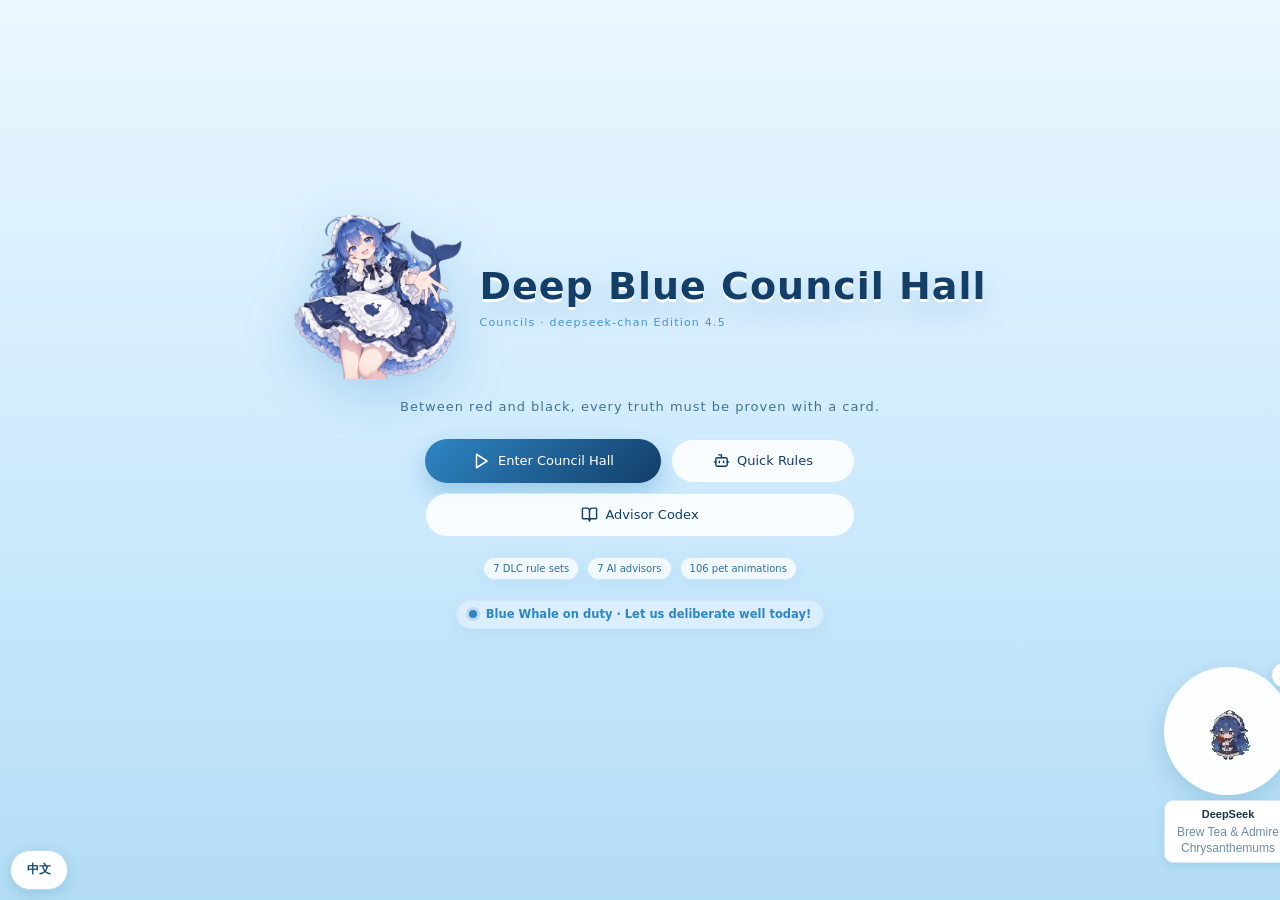
==== index.en.html @ aa412b23 "4.5: new AI portraits, complete bilingual pages and pet polish" ====
<!doctype html><html lang="en"><head><meta charset="UTF-8"><meta name="viewport" content="width=device-width,initial-scale=1,viewport-fit=cover,maximum-scale=5,user-scalable=yes"><meta name="theme-color" content="#eaf6ff"><meta name="mobile-web-app-capable" content="yes"><meta name="apple-mobile-web-app-capable" content="yes"><title>Councils (deepseek-chan edition)</title><style>.accordion-gallery{--ag-accent: #ffffff;--ag-overlay: #060010;--ag-text: #ffffff;--ag-gap: 10px;--ag-radius: 16px;--ag-media-size: 320px;display:flex;flex-direction:row;gap:var(--ag-gap);width:100%;max-width:100%;perspective:1400px;perspective-origin:50% 50%}.accordion-gallery--vertical{flex-direction:column}.ag-panel{position:relative;flex:1 1 0;min-width:0;min-height:0;overflow:hidden;border-radius:var(--ag-radius);cursor:pointer;display:block;text-decoration:none;outline:none;transform-style:preserve-3d;transform-origin:center center;background:#0a0713;box-shadow:0 10px 30px -18px #000c;will-change:flex-grow,transform;-webkit-tap-highlight-color:transparent}.ag-panel:focus-visible{box-shadow:0 0 0 2px var(--ag-accent),0 10px 30px -18px #000c}.ag-panel__frame{position:absolute;top:0;right:0;bottom:0;left:0;overflow:hidden;border-radius:inherit}.ag-panel__media{--ag-gray: 1;--ag-dim: .35;position:absolute;top:50%;left:50%;width:var(--ag-media-size);height:100%;filter:grayscale(var(--ag-gray));will-change:transform,filter}.accordion-gallery--vertical .ag-panel__media{width:100%;height:var(--ag-media-size)}.ag-panel__media img{width:100%;height:100%;object-fit:cover;display:block;-webkit-user-select:none;user-select:none;-webkit-user-drag:none}.ag-panel__overlay{position:absolute;top:0;right:0;bottom:0;left:0;pointer-events:none;background:linear-gradient(180deg,transparent 45%,color-mix(in srgb,var(--ag-overlay) 78%,transparent) 100%),color-mix(in srgb,var(--ag-overlay) calc(var(--ag-dim, .35) * 100%),transparent)}.ag-panel__label{position:absolute;left:20px;bottom:20px;right:20px;display:flex;align-items:center;gap:12px;pointer-events:none;z-index:2}.ag-panel__bar{flex:0 0 auto;width:3px;height:26px;border-radius:3px;background:var(--ag-accent);opacity:0;box-shadow:0 0 12px color-mix(in srgb,var(--ag-accent) 60%,transparent)}.ag-panel__text{color:var(--ag-text);font-family:inherit;font-weight:600;font-size:clamp(1rem,1.4vw,1.4rem);letter-spacing:.01em;white-space:nowrap;overflow:hidden;text-overflow:ellipsis;opacity:0;text-shadow:0 2px 14px rgba(0,0,0,.55)}@media (max-width: 520px){.accordion-gallery{flex-direction:column;perspective:none;height:auto!important}.ag-panel{min-height:84px;transform:none!important}.accordion-gallery .ag-panel__media{width:100%;height:var(--ag-media-size)}}@media (prefers-reduced-motion: reduce){.ag-panel,.ag-panel__media{will-change:auto}}.flip-card{--fc-w: 300px;--fc-h: 400px;--fc-radius: 22px;--fc-bg: #27272a;--fc-ink: #f5f5f5;--fc-shadow: #000000;--fc-shadow-o: .45;--fc-glare: .22;position:relative;display:inline-block;width:var(--fc-w);max-width:100%;height:var(--fc-h);border-radius:var(--fc-radius);outline:none;cursor:pointer;user-select:none;-webkit-user-select:none;-webkit-touch-callout:none;-webkit-tap-highlight-color:transparent;touch-action:pan-y}.flip-card[data-axis=x]{touch-action:pan-x}.flip-card[data-draggable]{cursor:grab}.flip-card[data-dragging]{cursor:grabbing}.flip-card[data-disabled]{cursor:default;opacity:.6}.flip-card__shadow{position:absolute;top:12%;right:9%;bottom:-5%;left:9%;border-radius:var(--fc-radius);background:color-mix(in srgb,var(--fc-shadow) calc(var(--fc-shadow-o) * 100%),transparent);filter:blur(22px);pointer-events:none}.flip-card__rotor{position:absolute;top:0;right:0;bottom:0;left:0;transform-style:preserve-3d}.flip-card__face{position:absolute;top:0;right:0;bottom:0;left:0;overflow:hidden;border-radius:var(--fc-radius);background:var(--fc-bg);color:var(--fc-ink);backface-visibility:hidden;-webkit-backface-visibility:hidden}.flip-card__face img{-webkit-user-drag:none}.flip-card__face--back{transform:rotateY(180deg)}.flip-card[data-axis=x] .flip-card__face--back{transform:rotateX(180deg)}.flip-card__glare{position:absolute;top:0;right:0;bottom:0;left:0;background:radial-gradient(circle farthest-side at var(--fc-gx, 50%) var(--fc-gy, 50%),rgba(255,255,255,var(--fc-glare)) 0%,rgba(255,255,255,calc(var(--fc-glare) * .76)) 12%,rgba(255,255,255,calc(var(--fc-glare) * .5)) 26%,rgba(255,255,255,calc(var(--fc-glare) * .28)) 42%,rgba(255,255,255,calc(var(--fc-glare) * .12)) 60%,rgba(255,255,255,calc(var(--fc-glare) * .04)) 78%,rgba(255,255,255,0) 100%);opacity:var(--fc-sheen, 0);pointer-events:none}.flip-card[data-fade] .flip-card__face{transform:none;opacity:0;backface-visibility:visible;-webkit-backface-visibility:visible;transition:opacity .2s ease}.flip-card[data-fade=front] .flip-card__face--front,.flip-card[data-fade=back] .flip-card__face--back{opacity:1}.thought-line{--tl-ease-out: cubic-bezier(.23, 1, .32, 1);--tl-ease-in-out: cubic-bezier(.77, 0, .175, 1);--tl-font: 16px;--tl-color: currentColor;--tl-glyph: currentColor;--tl-settle: .35s;--tl-blur: 2px;--tl-shimmer: 1.8s;--tl-done: .75;--tl-timer: .55;display:inline-flex;flex-direction:column;align-items:flex-start;color:var(--tl-color);font-family:inherit;font-size:var(--tl-font);font-weight:500;line-height:1.2}.thought-line__head{position:relative;display:inline-flex;align-items:center;gap:.3em;margin:0;padding:0;border:0;background:none;color:inherit;font:inherit;text-align:left;white-space:nowrap;outline:none;cursor:default}.thought-line__head[data-toggle]{cursor:pointer;-webkit-tap-highlight-color:transparent}.thought-line__glyph{display:inline-flex;flex:none;width:1.1em;height:1.1em;margin-right:.2em;color:var(--tl-glyph)}.thought-line__glyph svg{display:block;width:100%;height:100%}.thought-line__dot{width:.5em;height:.5em;margin:auto;border-radius:50%;background:currentColor}.thought-line__label{display:inline-grid}.thought-line__text{grid-area:1 / 1;width:max-content;opacity:0;filter:blur(var(--tl-blur));transition:opacity var(--tl-settle) var(--tl-ease-out),filter var(--tl-settle) var(--tl-ease-out)}.thought-line__text[data-active]{opacity:1;filter:blur(0)}.thought-line__text--done[data-active]{opacity:var(--tl-done)}.thought-line__breath{display:inline-block}.thought-line[data-working] .thought-line__breath[data-shimmer]{background:linear-gradient(100deg,color-mix(in srgb,var(--tl-color) 50%,transparent) 30%,var(--tl-color) 50%,color-mix(in srgb,var(--tl-color) 50%,transparent) 70%);background-size:250% 100%;background-position:125% 0;-webkit-background-clip:text;background-clip:text;color:transparent;-webkit-text-fill-color:transparent;animation:thought-line-shimmer var(--tl-shimmer) linear infinite}@keyframes thought-line-shimmer{to{background-position:-125% 0}}.thought-line__timer{font-variant-numeric:tabular-nums;opacity:var(--tl-timer);transition:opacity var(--tl-settle) ease,transform var(--tl-settle) var(--tl-ease-in-out)}.thought-line__timer[data-done]{opacity:var(--tl-done)}.thought-line__chevron{display:inline-flex;margin-left:.1em;opacity:0;transition:opacity .2s ease,transform .2s var(--tl-ease-out)}.thought-line__chevron[data-on]{opacity:.55}.thought-line[data-open] .thought-line__chevron{transform:rotate(180deg)}.thought-line__sr{position:absolute;width:1px;height:1px;overflow:hidden;clip:rect(0 0 0 0);white-space:nowrap}.thought-line__trace{display:grid;grid-template-rows:0fr;width:0;min-width:100%;transition:grid-template-rows var(--tl-settle) var(--tl-ease-out)}.thought-line__trace[data-open]{grid-template-rows:1fr}.thought-line__fold{min-height:0;overflow-x:visible;overflow-y:clip}.thought-line__steps{display:flex;flex-direction:column;gap:.45em;width:max-content;padding:.6em 0 .2em 1.6em;font-size:.875em;font-weight:400;white-space:nowrap}.thought-line__step{display:flex;align-items:center;gap:.5em;opacity:1;transform:translateY(0);transition:opacity .2s var(--tl-ease-out),transform .2s var(--tl-ease-out)}@starting-style{.thought-line__step{opacity:0;transform:translateY(-4px)}}.thought-line__mark{display:inline-grid;flex:none;place-items:center;width:1em;height:1em;opacity:.55}.thought-line__pulse{display:block;width:.4em;height:.4em;border-radius:50%;background:currentColor;animation:thought-line-pulse 1.6s var(--tl-ease-in-out) infinite}@keyframes thought-line-pulse{0%,to{opacity:.55}50%{opacity:1}}.thought-line__step-text{transition:opacity var(--tl-settle) ease}.thought-line__step[data-done] .thought-line__step-text{opacity:.55}@media (prefers-reduced-motion: reduce){.thought-line__text{filter:none!important;transition:opacity var(--tl-settle) ease}.thought-line__timer{transition:opacity var(--tl-settle) ease}.thought-line__step{transform:none!important;transition:opacity .2s ease}.thought-line__pulse{animation-duration:2.4s}}.orbit-container{position:relative;margin-left:auto;margin-right:auto}.orbit-scaling-container{width:100%;height:100%;position:relative}.orbit-scaling-container--responsive{position:absolute;left:50%;top:50%;transform-origin:center center}.orbit-rotation-wrapper{width:100%;height:100%;transform-origin:center center;position:relative}.orbit-path-svg{position:absolute;top:0;right:0;bottom:0;left:0;pointer-events:none}.orbit-item{position:absolute;will-change:transform;-webkit-user-select:none;user-select:none}.orbit-center-content{position:absolute;top:0;right:0;bottom:0;left:0;display:flex;align-items:center;justify-content:center;z-index:10}.orbit-image{width:100%;height:100%;object-fit:contain}:root{--bg: #f7fbfe;--ink: #17324a;--muted: #6f8ca2;--blue: #2e86c4;--blue-deep: #123e68;--blue-soft: #d9effc;--line-blue: #cfe8f8;--red: #e85b69;--coral: #ff9a8a;--gold: #ffd98e;--panel: rgba(255, 255, 255, .88);--shadow: 0 12px 30px rgba(93, 150, 200, .12);--shadow-sm: 0 6px 16px rgba(93, 150, 200, .1);--r-lg: 28px;--r-md: 20px;--r-sm: 14px;--font: "PingFang SC", "Microsoft YaHei", system-ui, -apple-system, sans-serif}*{box-sizing:border-box}html,body,#root{margin:0;min-height:100vh}body{font-family:var(--font);color:var(--ink);background:linear-gradient(165deg,#f2faff,#dcf0fd 22%,#c3e4f8 48%,#d9effc 72%,#f2faff);background-size:100% 220%;animation:bgDrift 26s ease-in-out infinite;overflow-x:hidden}@keyframes bgDrift{0%,to{background-position:0% 0%}50%{background-position:0% 100%}}body:before{content:"";position:fixed;top:-25%;right:-25%;bottom:-25%;left:-25%;z-index:-1;pointer-events:none;background:radial-gradient(circle at 24% 32%,rgba(150,208,242,.34),transparent 42%),radial-gradient(circle at 78% 68%,rgba(168,220,246,.3),transparent 46%);animation:blobDrift 34s ease-in-out infinite alternate}@keyframes blobDrift{0%{transform:translate3d(-3%,-2%,0) scale(1)}to{transform:translate3d(3%,3%,0) scale(1.08)}}button{font:inherit;cursor:pointer}button:disabled{cursor:not-allowed}@media (prefers-reduced-motion: reduce){*,*:before,*:after{animation-duration:.01ms!important;animation-iteration-count:1!important;transition-duration:.01ms!important}.screen-enter{animation:none!important}}.screen{min-height:100vh;display:flex;flex-direction:column;align-items:center;padding:18px 14px 40px;position:relative;z-index:1}.topbar{width:min(1180px,96vw);display:flex;align-items:center;gap:10px}.topbar .grow{flex:1}.pill{display:inline-flex;align-items:center;gap:7px;border:1px solid var(--line-blue);background:#fffc;color:var(--blue-deep);border-radius:999px;padding:8px 14px;box-shadow:var(--shadow-sm);transition:transform .2s,background .2s}.pill:hover{transform:translateY(-2px);background:#fff}.pill:disabled{opacity:.45;transform:none}.panel{width:min(1180px,96vw);background:var(--panel);border:1px solid var(--line-blue);border-radius:var(--r-lg);box-shadow:var(--shadow)}.btn-primary{display:inline-flex;align-items:center;gap:8px;justify-content:center;border:none;border-radius:999px;padding:12px 26px;background:linear-gradient(135deg,var(--blue) 0%,var(--blue-deep) 100%);color:#fff;font-size:16px;letter-spacing:2px;box-shadow:0 10px 24px #2e86c459;transition:transform .2s,box-shadow .2s}.btn-primary:hover:not(:disabled){transform:translateY(-2px);box-shadow:0 14px 30px #2e86c473}.btn-primary:disabled{opacity:.5}.btn-ghost{display:inline-flex;align-items:center;gap:7px;border:1px solid var(--line-blue);background:#fff;color:var(--blue-deep);border-radius:999px;padding:10px 18px;transition:transform .2s}.btn-ghost:hover:not(:disabled){transform:translateY(-2px)}.btn-ghost:disabled{opacity:.4}.pet{width:84px;height:84px;object-fit:contain;image-rendering:pixelated}.screen-enter{animation:screenIn .45s cubic-bezier(.22,1,.36,1) backwards}@keyframes screenIn{0%{opacity:1;transform:translateY(18px)}to{opacity:1;transform:none}}.bubble-field{position:fixed;top:0;right:0;bottom:0;left:0;pointer-events:none;z-index:0;overflow:hidden}.bubble-field i{position:absolute;bottom:-30px;border-radius:50%;background:radial-gradient(circle at 30% 30%,#ffffffe6,#8ccdf040);border:1px solid rgba(140,205,240,.4);animation:bubbleUp linear infinite}@keyframes bubbleUp{0%{transform:translateY(0);opacity:.7}10%{opacity:.9}to{transform:translateY(-110vh);opacity:0}}.handoff-flash{animation:handoff .9s ease both}@keyframes handoff{0%,to{filter:none}40%{filter:brightness(1.6) saturate(1.3)}}.card{position:relative;width:var(--card-w, 92px);aspect-ratio:5 / 7;border-radius:12px;background:linear-gradient(160deg,#fff,#f2faff);border:1.5px solid var(--line-blue);box-shadow:var(--shadow-sm);transition:transform .22s cubic-bezier(.22,1,.36,1),box-shadow .22s;-webkit-user-select:none;user-select:none;flex:none}.card.clickable{cursor:pointer}.card.clickable:hover{transform:translateY(-8px);box-shadow:0 14px 28px #2e86c438}.card.selected{transform:translateY(-14px);border-color:var(--blue);box-shadow:0 0 0 2.5px var(--blue),0 16px 30px #2e86c44d}.card.won{animation:cardWin .7s ease both}.card.lost{animation:cardLose .7s ease both}@keyframes cardWin{30%{transform:translateY(-10px) scale(1.06)}}@keyframes cardLose{40%{transform:translateY(6px) scale(.96);opacity:.7}}.card .corner{position:absolute;top:5px;left:7px;z-index:2;display:flex;flex-direction:column;align-items:center;line-height:1;font-weight:700;font-size:calc(var(--card-w, 92px) * .17);text-shadow:0 0 2px #fff,0 1px 3px rgba(255,255,255,.95)}.card .corner.bottom{top:auto;left:auto;right:7px;bottom:5px;transform:rotate(180deg)}.card .corner svg{width:calc(var(--card-w, 92px) * .15);height:calc(var(--card-w, 92px) * .15);margin-top:1px;filter:drop-shadow(0 0 1.5px #fff)}.card.red-suit{color:var(--red)}.card.black-suit{color:var(--ink)}.card .pip-area{position:absolute;top:12%;right:18%;bottom:12%;left:18%}.card .pip{position:absolute;transform:translate(-50%,-50%)}.card .pip{animation:whaleBob 2.6s ease-in-out infinite;animation-delay:calc(var(--pip-i, 0) * -.13s)}@keyframes whaleBob{0%,to{transform:translate(-50%,-50%) rotate(-2deg)}50%{transform:translate(-50%,-53%) rotate(2deg)}}.card .pip-img{width:calc(var(--card-w, 92px) * .2);height:calc(var(--card-w, 92px) * .2);object-fit:contain;display:block;background:#fff;border-radius:50%}.card .face-emblem{position:absolute;top:16%;right:14%;bottom:16%;left:14%;z-index:1;border-radius:calc(var(--card-w, 92px) * .11);overflow:hidden;border:1px solid var(--line-blue);display:flex;align-items:center;justify-content:center;background:linear-gradient(160deg,var(--blue-soft),#fff)}.card .face-emblem img{width:78%;object-fit:contain}.card .face-letter{position:absolute;right:4px;bottom:2px;font-weight:800;font-size:calc(var(--card-w, 92px) * .2);color:var(--blue-deep);opacity:.85}.card .special-emblem{position:absolute;top:0;right:0;bottom:0;left:0;display:flex;flex-direction:column;align-items:center;justify-content:center;gap:4px}.card .special-emblem svg{width:calc(var(--card-w, 92px) * .34);height:calc(var(--card-w, 92px) * .34)}.card .special-emblem .sp-name{font-size:calc(var(--card-w, 92px) * .15);font-weight:700;color:var(--blue-deep)}.card .special-emblem .sp-value{font-size:calc(var(--card-w, 92px) * .26);font-weight:800;color:var(--ink)}.card.face-down{background:radial-gradient(circle at 50% 42%,rgba(255,255,255,.16),transparent 42%),linear-gradient(150deg,var(--blue) 0%,var(--blue-deep) 90%);border-color:var(--blue-deep)}.card.face-down:after{content:"";position:absolute;top:7%;right:7%;bottom:7%;left:7%;border:1.5px solid rgba(255,255,255,.5);border-radius:8px;background:url(./characters/whale.png) center/58% no-repeat;opacity:.85}.flip-wrap{perspective:900px;flex:none}.flip-inner{position:relative;width:var(--card-w, 92px);aspect-ratio:5 / 7;transform-style:preserve-3d;transition:transform .55s cubic-bezier(.4,.2,.2,1)}.flip-wrap.flipped .flip-inner{transform:rotateY(180deg)}.flip-face{position:absolute;top:0;right:0;bottom:0;left:0;backface-visibility:hidden;-webkit-backface-visibility:hidden}.flip-face.back{transform:rotateY(180deg)}.field-zone{min-height:calc(var(--card-w, 92px) * 1.6);display:flex;align-items:center;justify-content:center;gap:10px;flex-wrap:wrap}.mini-card{display:inline-flex;align-items:center;gap:4px;border-radius:8px;padding:3px 8px;font-size:12px;font-weight:600;background:var(--blue-soft);color:var(--blue-deep);border:1px solid var(--line-blue)}.mini-card.red{background:#fdecee;color:var(--red);border-color:#f5c9cf}.face-emblem.client img{width:100%;height:100%;object-fit:cover;display:block}.face-emblem.client{padding:0;border-width:max(1.5px,calc(var(--card-w, 92px) * .022));background:#fff}.whale-fx{position:absolute;left:0;right:0;top:0;height:0;z-index:3;pointer-events:none}.whale-pop{position:absolute;top:-6px;width:calc(var(--card-w, 92px) * .34);height:calc(var(--card-w, 92px) * .28);background:url(./characters/whale-logo.png) center/contain no-repeat;filter:drop-shadow(0 2px 5px rgba(46,134,196,.5));animation:whalePop .9s ease-out both;animation-delay:calc(var(--wp-i) * .16s)}@keyframes whalePop{0%{opacity:0;transform:translate(-50%) translateY(12px) scale(.35) rotate(-14deg)}28%{opacity:1}to{opacity:0;transform:translate(-50%) translateY(-38px) scale(1.12) rotate(10deg)}}.whale-bubble{position:absolute;top:0;width:9px;height:9px;border-radius:50%;background:#8fd4ffe6;animation:bubbleFloat 1s ease-out both;animation-delay:calc(var(--wp-i) * .16s + .08s)}@keyframes bubbleFloat{0%{opacity:0;transform:translateY(8px) scale(.7)}30%{opacity:1}to{opacity:0;transform:translateY(-42px) scale(1.1)}}.dice3d{display:flex;flex-direction:column;align-items:center;gap:12px;padding:10px}.dice3d .dice-row{display:flex;gap:18px;perspective:700px}.die{position:relative;width:46px;height:46px;transform-style:preserve-3d;animation:dieIdle 6s linear infinite}.dice3d.rolling .die{animation:dieTumble .9s linear infinite;animation-delay:var(--die-delay, 0s)}@keyframes dieIdle{0%{transform:rotateX(-18deg) rotateY(24deg)}to{transform:rotateX(-18deg) rotateY(384deg)}}@keyframes dieTumble{0%{transform:rotateX(0) rotateY(0) rotate(0)}to{transform:rotateX(360deg) rotateY(360deg) rotate(360deg)}}.die-face{position:absolute;top:0;right:0;bottom:0;left:0;display:grid;grid-template-columns:repeat(3,1fr);grid-template-rows:repeat(3,1fr);padding:5px;gap:1px;border-radius:9px;background:#fff;border:1.5px solid var(--face-color);box-shadow:inset 0 0 8px #2e86c41f}.die-face:nth-child(1){transform:translateZ(23px)}.die-face:nth-child(2){transform:rotateY(180deg) translateZ(23px)}.die-face:nth-child(3){transform:rotateY(90deg) translateZ(23px)}.die-face:nth-child(4){transform:rotateY(-90deg) translateZ(23px)}.die-face:nth-child(5){transform:rotateX(90deg) translateZ(23px)}.die-face:nth-child(6){transform:rotateX(-90deg) translateZ(23px)}.die-face span{border-radius:50%}.die-face span.on{background:var(--face-color)}.die-caption{font-size:13px;font-weight:700;color:var(--blue-deep)}.start-bg{position:fixed;top:0;right:0;bottom:0;left:0;z-index:0;background:linear-gradient(180deg,#0b2c49,#14507e 45%,#1a6aa3)}.start-ocean{position:fixed;top:0;right:0;bottom:0;left:0;z-index:1}.start-content{position:relative;z-index:2;min-height:100vh;display:flex;flex-direction:column;align-items:center;justify-content:center;gap:26px;color:#eaf6ff}.start-logo{display:flex;align-items:center;gap:18px}.start-logo img{width:110px;filter:drop-shadow(0 10px 24px rgba(0,20,40,.45));animation:logoBob 4s ease-in-out infinite}@keyframes logoBob{50%{transform:translateY(-12px) rotate(-2deg)}}.start-title{font-size:clamp(34px,6vw,56px);font-weight:900;letter-spacing:8px;text-shadow:0 6px 30px rgba(0,40,70,.5)}.start-sub{font-size:14px;letter-spacing:6px;opacity:.85}.start-actions{display:flex;gap:16px;flex-wrap:wrap;justify-content:center}.start-actions .btn-primary{background:linear-gradient(135deg,#58b7ec,#1c6fb4)}.start-actions .btn-ghost{background:#ffffff1f;border-color:#fff6;color:#eaf6ff;-webkit-backdrop-filter:blur(4px);backdrop-filter:blur(4px)}.hall-block{margin-top:18px;padding:20px 22px 26px}.hall-block h2{display:flex;align-items:center;gap:8px;margin:0 0 14px;font-size:17px;color:var(--blue-deep)}.mode-row{display:flex;gap:14px;flex-wrap:wrap}.mode-card{flex:1;min-width:220px;border:1.5px solid var(--line-blue);border-radius:var(--r-md);background:#fff;padding:18px;text-align:center;transition:transform .2s,border-color .2s,box-shadow .2s}.mode-card:hover{transform:translateY(-3px);box-shadow:var(--shadow)}.mode-card.picked{border-color:var(--blue);box-shadow:0 0 0 2px var(--blue-soft),var(--shadow)}.mode-card .mc-title{font-weight:800;font-size:16px;margin:8px 0 4px;color:var(--blue-deep)}.mode-card .mc-desc{font-size:12.5px;color:var(--muted)}.mode-card svg{color:var(--blue)}.dlc-grid{display:flex;flex-wrap:wrap;gap:14px;justify-content:center}.hall-footer{position:sticky;bottom:12px;margin-top:20px;display:flex;justify-content:center;z-index:5}.game-top{display:flex;align-items:center;gap:10px;width:min(1180px,96vw);flex-wrap:wrap}.score-chip{display:flex;align-items:center;gap:8px;padding:6px 14px}.score-chip b{font-size:18px;color:var(--blue-deep)}.seat{display:flex;align-items:center;gap:10px}.seat .seat-info{display:flex;flex-direction:column;gap:2px}.seat .seat-name{font-weight:800;font-size:14px;color:var(--blue-deep)}.seat .seat-side{font-size:11px;padding:1px 8px;border-radius:999px;width:fit-content}.seat .seat-side.red{background:#fdecee;color:var(--red)}.seat .seat-side.black{background:#e8eef3;color:var(--ink)}.board{margin-top:14px;padding:18px;display:grid;grid-template-columns:1fr 300px;gap:16px}.board-main{display:flex;flex-direction:column;gap:14px;min-width:0}.hand-row{display:flex;gap:8px;flex-wrap:wrap;align-items:flex-end;min-height:130px}.zone-label{font-size:12px;font-weight:700;color:var(--blue-deep);letter-spacing:2px;display:flex;align-items:center;gap:6px}.center-field{padding:14px;border:1.5px dashed var(--line-blue);border-radius:var(--r-md);background:#ffffff80}.actions{display:flex;gap:10px;flex-wrap:wrap;align-items:center}.side-panel{display:flex;flex-direction:column;gap:12px;min-width:0}.log-panel{padding:12px 14px;flex:1;overflow-y:auto;max-height:300px}.log-panel h3{margin:0 0 8px;font-size:13px;color:var(--blue-deep);display:flex;gap:6px;align-items:center}.round-row{font-size:12px;line-height:1.8;padding:8px 0;border-bottom:1px dashed var(--line-blue);color:var(--muted)}.round-row b{color:var(--blue-deep)}.calc-steps{display:flex;flex-direction:column;gap:6px}.calc-step{display:flex;gap:8px;align-items:baseline;font-size:12.5px;padding:6px 10px;border-radius:10px;background:var(--blue-soft);opacity:0;transform:translateY(8px);animation:stepIn .4s ease forwards}@keyframes stepIn{to{opacity:1;transform:none}}.calc-step .cs-label{font-weight:800;color:var(--blue-deep);flex:none}.speech{display:flex;gap:10px;align-items:flex-start;padding:10px 14px;border-radius:var(--r-sm);background:var(--panel);border:1px solid var(--line-blue);box-shadow:var(--shadow-sm)}.speech .sp-text{font-size:13px;color:var(--ink);line-height:1.6}.speech .sp-name{font-size:11px;color:var(--muted)}.settle-overlay{position:fixed;top:0;right:0;bottom:0;left:0;z-index:40;background:#0e2c498c;-webkit-backdrop-filter:blur(3px);backdrop-filter:blur(3px);display:flex;align-items:center;justify-content:center;padding:20px}.settle-card{background:#fff;border-radius:var(--r-lg);padding:26px 30px;width:min(560px,94vw);max-height:86vh;overflow-y:auto;box-shadow:0 30px 80px #0a284666;display:flex;flex-direction:column;gap:14px;align-items:center;animation:screenIn .4s cubic-bezier(.22,1,.36,1) backwards}.settle-card h2{margin:0;font-size:22px;color:var(--blue-deep)}.settle-score{font-size:30px;font-weight:900;color:var(--ink);letter-spacing:2px}.result-wrap{flex:1;display:flex;flex-direction:column;align-items:center;justify-content:center;gap:18px}.result-title{font-size:clamp(30px,6vw,46px);font-weight:900;color:var(--blue-deep)}.result-pet{animation:logoBob 3.5s ease-in-out infinite}.codex-grid{display:grid;grid-template-columns:repeat(auto-fill,minmax(200px,1fr));gap:16px;width:min(1180px,96vw);margin-top:16px}.codex-card{padding:16px;display:flex;flex-direction:column;align-items:center;gap:8px}.codex-card img{width:72%;max-height:240px;object-fit:contain}.codex-card .cx-name{font-weight:800;color:var(--blue-deep)}.codex-card .cx-title{font-size:12px;color:var(--muted)}.rule-block{margin-top:16px;padding:20px 24px;width:min(1180px,96vw)}.rule-block h3{color:var(--blue-deep);margin:0 0 10px}.rule-block p{font-size:13.5px;line-height:2;color:var(--ink);margin:0 0 12px}@media (max-width: 900px){.board{grid-template-columns:1fr}.side-panel{flex-direction:row;flex-wrap:wrap}.log-panel{flex:1 1 100%;max-height:200px}}:root{--card-w: 92px}@media (max-width: 560px){:root{--card-w: 64px}.hand-row{min-height:96px}.c3d-stage{--c3d-h: 280px}}.ai-field,.my-field{padding:12px 14px;border-radius:var(--r-md);border:1.5px dashed var(--line-blue);background:#ffffff8c}.ai-field{border-color:#2e86c459}.field-cards{display:flex;gap:10px;flex-wrap:wrap;align-items:center;min-height:calc(var(--card-w, 92px) * 1.45);padding:8px 2px}.field-empty{color:var(--muted);font-size:13px;letter-spacing:1px}.deal-in{animation:dealIn .5s cubic-bezier(.22,1,.36,1) both;animation-delay:calc(var(--deal-i, 0) * .16s)}@keyframes dealIn{0%{opacity:0;transform:translateY(-26px) scale(.9)}}.flip-wrap{--card-w: var(--card-w, 92px)}.flip-wrap .flip-inner{width:var(--card-w, 92px)}.think-strip{display:flex;align-items:center;gap:8px;margin-left:4px}.deep-think{display:flex;align-items:center;gap:10px}.dt-lattice{display:grid;grid-template-columns:repeat(4,7px);gap:3px}.dt-lattice i{width:7px;height:7px;border-radius:2px;background:var(--blue);opacity:.18;transform:scale(.75);animation:dtCell 1.5s ease-in-out infinite;animation-delay:var(--dt-d)}@keyframes dtCell{0%,to{opacity:.18;transform:scale(.75)}45%{opacity:1;transform:scale(1.05)}}.dt-side{display:flex;flex-direction:column;gap:5px}.dt-label{font-size:12px;font-weight:700;color:var(--blue-deep);letter-spacing:1px}.dt-label:after{content:"";animation:dtDots 1.6s steps(1) infinite}@keyframes dtDots{0%{content:""}25%{content:" ·"}50%{content:" · ·"}75%{content:" · · ·"}}.dt-meter{position:relative;width:88px;height:4px;border-radius:999px;background:var(--blue-soft);overflow:hidden}.dt-meter:after{content:"";position:absolute;top:0;bottom:0;left:0;width:40%;border-radius:999px;background:linear-gradient(90deg,transparent,var(--blue),transparent);animation:dtFlow 1.4s linear infinite}@keyframes dtFlow{0%{transform:translate(-110%)}to{transform:translate(290%)}}.phase-note{font-size:14px;font-weight:700;color:var(--blue-deep);letter-spacing:2px;animation:phasePulse 1.2s ease-in-out infinite}@keyframes phasePulse{50%{opacity:.55}}.round-verdict{font-size:13.5px;font-weight:700;padding:6px 12px;border-radius:999px}.round-verdict.good{background:#e7f7ee;color:#1c7c46}.round-verdict.bad{background:#fdecee;color:var(--red)}.calc-panel{padding:12px 14px}.calc-panel h3{margin:0 0 8px;font-size:13px;color:var(--blue-deep);display:flex;gap:6px;align-items:center}.bf2-face{height:100%;display:flex;flex-direction:column;align-items:center;justify-content:center;gap:9px;padding:16px;text-align:center}.bf2-face.bf2-back{justify-content:flex-start;font-size:12.5px;line-height:1.75;color:var(--ink)}.bf2-face.bf2-back h4{margin:0 0 4px;color:var(--blue-deep)}.bf-tag{font-size:11px;letter-spacing:1px;color:var(--muted)}.bf-icon{color:var(--blue)}.bf-name{font-weight:800;font-size:15px;color:var(--blue-deep)}.bf-brief{font-size:12px;color:var(--muted)}.bf-hint{margin-top:auto;font-size:11px;color:var(--muted);display:inline-flex;align-items:center;gap:4px}.dlc-picked{outline:3px solid var(--blue);outline-offset:3px;border-radius:22px}.advisor-carousel{margin:4px 0 8px}.start-bg{position:fixed;top:0;right:0;bottom:0;left:0;z-index:0;background:linear-gradient(180deg,#eaf7ff,#cdeafd 55%,#b3ddf5)}.start-content{position:relative;z-index:2;min-height:100vh;display:flex;flex-direction:column;align-items:center;justify-content:center;gap:26px;color:var(--blue-deep)}.start-logo img{width:200px;max-height:240px;object-fit:contain;filter:drop-shadow(0 14px 26px rgba(46,134,196,.28));animation:logoBob 4s ease-in-out infinite}.start-title{font-size:clamp(34px,6vw,58px);font-weight:900;letter-spacing:10px;color:var(--blue-deep);text-shadow:0 3px 0 #fff,0 12px 30px rgba(46,134,196,.25)}.start-sub{font-size:14px;letter-spacing:6px;color:var(--blue);margin-top:6px}.start-actions .btn-primary{background:linear-gradient(135deg,var(--blue) 0%,var(--blue-deep) 100%)}.start-actions .btn-ghost{background:#ffffffd9;border-color:var(--line-blue);color:var(--blue-deep)}.start-note{display:flex;gap:8px;align-items:center;font-size:12.5px;color:var(--muted)}.pets-grid{display:grid;grid-template-columns:repeat(auto-fill,minmax(140px,1fr));gap:12px;width:min(1180px,96vw);padding-bottom:30px}.pet-card{border:1.5px solid var(--line-blue);border-radius:var(--r-md);background:linear-gradient(165deg,#fff,var(--blue-soft));box-shadow:var(--shadow-sm);display:flex;flex-direction:column;align-items:center;gap:6px;padding:10px 8px 12px;transition:transform .2s,box-shadow .2s}.pet-card:hover{transform:translateY(-4px);box-shadow:var(--shadow)}.pet-card img{width:92px;height:92px;object-fit:contain;image-rendering:pixelated}.pet-card span{font-size:12px;font-weight:700;color:var(--blue-deep);max-width:100%;overflow:hidden;text-overflow:ellipsis;white-space:nowrap}.pets-search{width:180px;border:1px solid var(--line-blue);background:#fff}.advisor-carousel{height:330px}.advisor-carousel .circular-carousel{height:100%}.advisor-carousel .circular-carousel__frame{background:linear-gradient(168deg,var(--blue-soft) 0%,#ffffff 70%);border:2px solid var(--line-blue);box-shadow:0 10px 24px #2e86c42e;overflow:hidden}.advisor-carousel .circular-carousel__photo{object-fit:contain;padding:6px}.advisor-carousel .circular-carousel__caption{color:var(--blue-deep);font-weight:800}.advisor-carousel .circular-carousel__subtitle{color:var(--muted);font-weight:400;margin-left:8px}.advisor-accordion{height:400px}.advisor-accordion .ag-panel{background:linear-gradient(170deg,var(--blue-soft) 0%,#ffffff 80%)}.advisor-accordion .ag-panel__media img{object-fit:contain;padding:10px}.advisor-accordion .ag-panel__overlay{background:linear-gradient(180deg,transparent 55%,color-mix(in srgb,var(--ag-overlay) 72%,transparent) 100%),color-mix(in srgb,var(--ag-overlay) calc(var(--ag-dim, .35) * 55%),transparent)}.advisor-accordion .ag-panel__text{font-weight:800}.game-grid{width:min(1500px,98vw);display:grid;grid-template-columns:minmax(0,1fr) 330px;gap:14px;align-items:stretch;margin-top:12px}.rail{display:flex;flex-direction:column;gap:14px;min-width:0}.seat-hero{display:flex;flex-direction:column;align-items:center;justify-content:center;gap:10px;padding:20px 12px;min-height:250px;text-align:center}.hero-logo{width:128px;height:128px;object-fit:contain}.hero-name{font-weight:800;font-size:17px;color:var(--blue-deep);letter-spacing:1px}.speech-panel{padding:12px 14px;flex:1;min-height:170px}.speech-panel h3{margin:0 0 8px;font-size:13px;color:var(--blue-deep);display:flex;gap:6px;align-items:center}.speech-inline{display:flex;gap:10px;align-items:flex-start}.board-center{display:flex;flex-direction:column;gap:10px;align-items:center;min-width:0}.hand-zone-label{font-size:12px;color:var(--muted);letter-spacing:1px}.back-row{min-height:0}.field-zone.dashed{width:100%}@media (max-width: 1120px){.game-grid{grid-template-columns:1fr}}.game-grid .panel{width:auto;max-width:none}.field-zone.dashed{border:2.5px dashed rgba(46,134,196,.6);border-radius:var(--r-md);background:#ffffffb8;padding:10px 14px 14px;min-height:128px}.dlc-section{width:min(1180px,96vw);margin-top:18px;padding:6px 0 10px}.dlc-section h2{display:flex;align-items:center;gap:8px;margin:0 0 16px 8px;font-size:17px;color:var(--blue-deep)}.dlc-grid .flip-card__face{background:linear-gradient(168deg,#ffffff 0%,var(--blue-soft) 100%);border:1.5px solid var(--line-blue)}.dlc-grid .flip-card__face--back{background:linear-gradient(168deg,var(--blue-soft) 0%,#ffffff 90%)}.dlc-grid .flip-card{--fc-radius: 18px}.dlc-picked{outline:3px solid var(--blue);outline-offset:4px;border-radius:22px}.codex-orbit{width:min(1000px,96vw);margin:6px auto 10px}.codex-orbit .orbit-item{border-radius:20px;background:linear-gradient(168deg,#ffffff 0%,var(--blue-soft) 100%);border:1.5px solid var(--line-blue);box-shadow:0 12px 26px #2e86c438;overflow:hidden;padding:6px}.codex-orbit .orbit-image{width:100%;height:100%;object-fit:contain}.codex-center{display:flex;flex-direction:column;align-items:center;gap:6px}.codex-center img{width:130px;filter:drop-shadow(0 10px 22px rgba(46,134,196,.3))}.codex-center div{font-weight:900;font-size:22px;letter-spacing:6px;color:var(--blue-deep)}.seat-hero{min-height:320px}.codex-pets{width:min(1180px,96vw);margin:6px auto 10px}.codex-pets h2{display:flex;align-items:center;gap:8px;color:var(--blue-deep);margin:0 0 12px}.speech-panel{flex:none!important;min-height:0!important}.speech-stack{display:flex;flex-direction:column;align-items:center;gap:8px;text-align:center}.speech-stack img{width:130px;max-height:170px;object-fit:contain}.speech-stack .sp-name{font-weight:800;font-size:14px;color:var(--blue-deep)}.speech-stack .sp-text{font-size:13px;line-height:1.8;color:var(--ink)}.duty-pill{display:inline-flex;align-items:center;gap:9px;background:#dbeefe;border:1px solid var(--line-blue);color:var(--blue);border-radius:999px;padding:8px 18px;font-size:13px;font-weight:600;box-shadow:var(--shadow-sm)}.duty-dot{width:8px;height:8px;border-radius:50%;background:var(--blue);box-shadow:0 0 0 3px #2e86c42e}.dlc-grid{display:grid;grid-template-columns:repeat(4,180px);gap:14px;justify-content:center}.dlc-grid .flip-card{width:180px!important;height:240px!important}@media (max-width: 1080px){.dlc-grid{grid-template-columns:repeat(2,180px);gap:12px}.dlc-grid>*{grid-column:auto!important}}@media (max-width: 600px){.dlc-section{width:100%;padding-left:8px;padding-right:8px}.dlc-section h2{margin-left:2px;margin-right:2px;font-size:15px;line-height:1.5}.dlc-grid{width:100%;grid-template-columns:repeat(2,minmax(0,150px));gap:10px;justify-content:center}.dlc-grid .flip-card{width:150px!important;height:200px!important}.dlc-grid .bf2-face{padding:11px;gap:6px}.dlc-grid .bf-icon{width:30px;height:30px}.dlc-grid .bf-name{font-size:14px}.dlc-grid .bf-brief{font-size:11px;line-height:1.5}.dlc-grid .bf2-face.bf2-back{font-size:11.5px;line-height:1.6}}.site-title{margin:2px 0 4px;display:flex;align-items:baseline;justify-content:center;gap:4px;font-size:clamp(24px,4vw,34px);font-weight:900;letter-spacing:4px;line-height:1.3;background:linear-gradient(165deg,#4aa6dd 0%,var(--blue) 40%,var(--blue-deep) 90%);-webkit-background-clip:text;background-clip:text;color:transparent;filter:drop-shadow(0 2px 0 #fff) drop-shadow(0 10px 20px rgba(46,134,196,.28))}.site-title .st-spark{font-size:12px;letter-spacing:3px;margin-left:12px;opacity:.85}.pill-on{background:var(--blue-soft);border-color:var(--blue);box-shadow:0 0 0 1.5px var(--blue) inset,var(--shadow-sm)}.speech-stack.clickable{cursor:pointer}.sp-hint{font-size:11px;color:var(--muted);letter-spacing:1px}.result-tools{display:flex;gap:8px;flex-wrap:wrap;justify-content:center;margin-bottom:4px}.rules-dock{width:min(1500px,98vw);margin-top:12px;display:flex;flex-wrap:wrap;gap:8px;align-items:center;justify-content:center}.rules-dock .rd-label{display:inline-flex;align-items:center;gap:5px;font-size:12px;color:var(--muted);letter-spacing:1px;margin-right:2px}.rules-dock .rd-btn{padding:6px 13px;font-size:12.5px}.rule-modal-card{width:min(620px,94vw);align-items:stretch}.rule-modal-card p{margin:0 0 16px;font-size:13.5px;line-height:2;color:var(--ink)}.rule-modal-card .rules-dock{width:100%;margin:0 0 14px;justify-content:center}.dlc-modal-card{width:min(640px,94vw);align-items:stretch}.dlc-modal-note{margin:0 0 14px;font-size:12.5px;color:var(--muted);text-align:center}.dlc-modal-list{display:flex;flex-direction:column;gap:8px;margin-bottom:16px}.dlc-modal-item{display:flex;align-items:center;gap:12px;text-align:left;border:1.5px solid var(--line-blue);border-radius:var(--r-sm);background:linear-gradient(165deg,#fff,var(--blue-soft));padding:10px 14px;color:var(--ink);transition:transform .15s,border-color .15s}.dlc-modal-item:hover{transform:translateY(-2px);border-color:var(--blue)}.dlc-modal-item.current{border-color:var(--blue);box-shadow:0 0 0 2px var(--blue-soft)}.dlc-modal-item svg{color:var(--blue);flex:none}.dlc-modal-item .dmi-text{display:flex;flex-direction:column;gap:2px;min-width:0}.dlc-modal-item .dmi-text b{color:var(--blue-deep)}.dlc-modal-item .dmi-text span{font-size:12px;color:var(--muted)}.dlc-modal-item .dmi-badge{margin-left:auto;flex:none;font-size:11px;font-weight:700;color:var(--blue);border:1px solid var(--blue);border-radius:999px;padding:2px 9px}.codex-overlay-card{background:var(--panel);border:1px solid var(--line-blue);border-radius:var(--r-lg);box-shadow:0 30px 80px #0a284666;width:min(1180px,96vw);max-height:88vh;overflow-y:auto;overflow-x:hidden;padding:18px 20px 26px;animation:screenIn .4s cubic-bezier(.22,1,.36,1) backwards}.codex-overlay-head{display:flex;align-items:center;justify-content:space-between;margin-bottom:6px}.codex-overlay-head h2{margin:0;display:flex;align-items:center;gap:8px;color:var(--blue-deep);font-size:19px}.codex-overlay-card .codex-orbit,.codex-overlay-card .codex-pets,.codex-overlay-card .rule-block{width:100%}.rule-modal-card .btn-ghost,.dlc-modal-card .btn-ghost{align-self:center;min-width:150px;justify-content:center}.calc-board{width:min(1500px,98vw);margin-top:12px;padding:12px 16px 14px;border:1px solid var(--line-blue);border-radius:var(--r-md);background:var(--panel);box-shadow:var(--shadow-sm)}.cb-head{display:flex;align-items:center;gap:10px}.cb-head h3{margin:0;font-size:13.5px;color:var(--blue-deep);display:flex;align-items:center;gap:6px}.cb-badge{font-size:11px;color:var(--blue);background:var(--blue-soft);border-radius:999px;padding:2px 10px}.cb-toggle{margin-left:auto;border:none;background:none;color:var(--muted);display:flex;padding:4px}.cb-grid{display:grid;grid-template-columns:1fr 1fr;gap:10px;margin-top:10px}@media (max-width: 720px){.cb-grid{grid-template-columns:1fr}}.cb-card{border:1.5px solid var(--line-blue);border-radius:var(--r-sm);padding:10px 12px;background:#fff}.cb-card h4{margin:0 0 8px;font-size:12.5px}.cb-card.red h4{color:var(--red)}.cb-card.black h4{color:var(--ink)}.cb-cards{display:flex;flex-wrap:wrap;gap:6px;margin-bottom:8px;min-height:24px}.cb-formula{font-size:12.5px;color:var(--ink);font-variant-numeric:tabular-nums}.cb-final{margin-top:10px;font-size:13px;font-weight:700;color:var(--blue-deep);text-align:center}.cb-empty{padding:10px 0 4px;font-size:12.5px;color:var(--muted);text-align:center;letter-spacing:1px}.duo-row{width:min(1500px,98vw);display:grid;grid-template-columns:1fr 1fr;gap:20px;align-items:stretch;margin-top:12px}.duo-side{position:relative;display:flex;flex-direction:column;align-items:center;gap:10px;padding:18px 14px 16px;min-height:300px;text-align:center}.duo-tag{position:absolute;top:12px;left:16px;font-size:12.5px;font-weight:700;letter-spacing:1px;color:var(--muted)}.duo-quote{flex:1;display:flex;align-items:center;font-size:13px;line-height:1.9;color:var(--ink);padding:2px 10px;max-width:460px}.pvp-phase-note{width:min(1500px,98vw);margin-top:8px;text-align:center;font-size:12.5px;font-weight:700;color:var(--blue-deep);letter-spacing:2px}.think-strip.float{position:absolute;top:12px;right:14px;margin:0}.duo-side .pet{width:190px;height:190px}.advisor-img{width:150px;height:190px;object-fit:contain;cursor:pointer;filter:drop-shadow(0 10px 22px rgba(46,134,196,.25));transition:transform .2s}.advisor-img:hover{transform:translateY(-4px)}.rail-chips{display:flex;flex-wrap:wrap;gap:8px;align-items:center}@media (max-width: 720px){.duo-row{grid-template-columns:1fr}}.duo-row .panel{width:auto;max-width:none}.topbar{justify-content:space-between}.scoreboard{gap:7px;padding:5px 12px}.sb-name{font-size:12px;font-weight:700;color:var(--blue-deep);letter-spacing:1px}.sb-colon{font-size:15px;font-weight:800;color:var(--muted)}.sb-num{min-width:30px;text-align:center;font-size:27px;font-weight:900;color:var(--blue-deep);font-variant-numeric:tabular-nums;line-height:1;animation:sbPop .45s cubic-bezier(.22,1,.36,1)}@keyframes sbPop{0%{transform:scale(1.55);color:var(--blue)}to{transform:scale(1)}}.pill.icon-only{padding:9px 11px}.hand-strip{display:flex;align-items:center;justify-content:center;gap:14px;width:100%}.hand-side-tag{flex:none;display:inline-flex;align-items:center;gap:6px;font-size:12.5px;font-weight:800;letter-spacing:1px;border-radius:999px;padding:7px 14px;box-shadow:var(--shadow-sm);border:1.5px solid}.hand-side-tag.red{background:#fdecee;color:var(--red);border-color:#f5c9cf}.hand-side-tag.black{background:#eceff3;color:var(--ink);border-color:#c9d4dd}@media (max-width: 720px){.duo-row{grid-template-columns:1fr}.hand-strip{flex-direction:column;align-items:center;gap:6px}}.duo-hint{width:min(1500px,98vw);margin-top:6px;text-align:center;font-size:11.5px;color:var(--muted);letter-spacing:1px}.mp-root{position:relative}.mp-spin{animation:mpSpin 3.2s linear infinite}@keyframes mpSpin{to{transform:rotate(360deg)}}.mp-panel{position:absolute;right:0;top:calc(100% + 10px);width:320px;z-index:60;background:linear-gradient(170deg,#10243a,#0b1c2e);border:1px solid rgba(143,212,255,.18);border-radius:20px;box-shadow:0 24px 60px #06182a8c;padding:16px 16px 12px;color:#eaf6ff;animation:mpIn .28s cubic-bezier(.22,1,.36,1) both}@keyframes mpIn{0%{opacity:0;transform:translateY(-8px) scale(.97)}}.mp-head{display:flex;gap:12px;align-items:center}.mp-cover{width:64px;height:64px;border-radius:12px;object-fit:cover;border:1px solid rgba(143,212,255,.25);image-rendering:pixelated;background:#0b1c2e;flex:none}.mp-meta{flex:1;min-width:0;display:flex;flex-direction:column;gap:4px}.mp-title{font-weight:800;font-size:15px;white-space:nowrap;overflow:hidden;text-overflow:ellipsis}.mp-artist{font-size:11.5px;color:#eaf6ff8c;margin-bottom:2px}.mp-vol-row{display:flex;align-items:center;gap:7px}.mp-time{font-size:11px;color:#eaf6ffa6;font-variant-numeric:tabular-nums}.mp-icon{position:relative;background:none;border:none;color:#eaf6ffbf;display:inline-flex;align-items:center;justify-content:center;width:30px;height:30px;border-radius:8px;transition:color .2s,background .2s}.mp-icon:hover{color:#fff;background:#8fd4ff1f}.mp-icon.on{color:#8fd4ff}.mp-one{position:absolute;right:2px;bottom:1px;font-size:8px;font-weight:800;color:#8fd4ff}.mp-controls{display:flex;align-items:center;justify-content:center;gap:14px;margin:10px 0 4px}.mp-play{width:52px;height:52px;border-radius:50%;border:none;cursor:pointer;background:linear-gradient(140deg,#58b7ec,#1c6fb4);color:#fff;display:inline-flex;align-items:center;justify-content:center;box-shadow:0 8px 22px #2e86c473;transition:transform .18s,box-shadow .18s}.mp-play:hover{transform:scale(1.06);box-shadow:0 10px 26px #2e86c48c}.mp-play-icon{margin-left:3px}.mp-range{-webkit-appearance:none;-moz-appearance:none;appearance:none;width:100%;height:5px;border-radius:4px;cursor:pointer;background:linear-gradient(to right,#8fd4ff var(--pct, 0%),rgba(255,255,255,.16) var(--pct, 0%));outline:none}.mp-vol{width:74px;--pct: 35%}.mp-vol,.mp-seek{--pct: 35%}.mp-seek{margin:10px 0 2px}.mp-range::-webkit-slider-thumb{-webkit-appearance:none;-moz-appearance:none;appearance:none;width:12px;height:12px;border-radius:50%;background:#fff;box-shadow:0 1px 5px #0006}.mp-list{margin-top:10px;border-top:1px solid rgba(143,212,255,.14);padding-top:8px}.mp-item{width:100%;display:flex;align-items:center;gap:10px;background:none;border:none;cursor:pointer;padding:7px 8px;border-radius:12px;text-align:left;color:#eaf6ffd1;transition:background .18s}.mp-item:hover{background:#8fd4ff1a}.mp-item.current{background:#8fd4ff24}.mp-item img{width:38px;height:38px;border-radius:9px;object-fit:cover;border:1px solid rgba(143,212,255,.2);flex:none;image-rendering:pixelated}.mp-item-text{display:flex;flex-direction:column;gap:1px;min-width:0;flex:1}.mp-item-title{font-size:13px;font-weight:700;white-space:nowrap;overflow:hidden;text-overflow:ellipsis}.mp-item.current .mp-item-title{color:#8fd4ff}.mp-item-artist{font-size:11px;color:#eaf6ff80}.mp-now{color:#8fd4ff;animation:mpSpin 3.2s linear infinite}.mp-local-hint{padding:8px 10px 4px;font-size:11px;color:#ffffff8c;text-align:center;letter-spacing:.5px}

.start-ocean{display:none!important}.start-content,.game-shell,.hall-shell,.codex-shell,.result-shell{contain:layout style paint}img{content-visibility:auto}@media(max-width:640px){.start-title{text-align:center}.start-sub{text-align:center}.start-logo{justify-content:center}.game-top{justify-content:center!important;flex-wrap:wrap!important}.game-top button{min-width:74px}.rail-chips{justify-content:center!important;text-align:center}.score-chip{justify-content:center}}</style>
<meta name="description" content="Councils (deepseek-chan edition) 4.5: a lightweight card game blending poker, AI advisors, and strategy. Red/black splits, joker reversals, seven DLC rule sets, and seven AI advisors at the table.">
<meta name="keywords" content="Councils,DeepSeek,board game,card game,AI,web game,DLC">
<meta name="author" content="selectist377">
<link rel="canonical" href="https://selectist377.github.io/deepseek-chan-councils/">
<meta property="og:type" content="website">
<meta property="og:site_name" content="Deep Blue Council Hall">
<meta property="og:title" content="Councils · deepseek-chan Edition 4.5">
<meta property="og:description" content="Red and black, truth and bluff. A lightweight card game with seven DLC rules, seven AI advisors, and 106 DeepSeek pet animations.">
<meta property="og:url" content="https://selectist377.github.io/deepseek-chan-councils/">
<meta property="og:image" content="https://selectist377.github.io/deepseek-chan-councils/characters/deepseek.png">
<meta name="twitter:card" content="summary_large_image">
<meta name="twitter:title" content="Councils · deepseek-chan Edition 4.5">
<meta name="twitter:description" content="Red and black, truth and bluff. A lightweight card game with seven DLC rules and seven AI advisors.">
<meta name="twitter:image" content="https://selectist377.github.io/deepseek-chan-councils/characters/deepseek.png">
<link rel="icon" href="./characters/whale-logo.png" type="image/png">
<link rel="apple-touch-icon" href="./characters/whale-logo.png">
<link rel="manifest" href="./manifest.en.webmanifest"><link rel="alternate" hreflang="zh-CN" href="./index.html"><link rel="alternate" hreflang="en" href="./index.en.html">
<link rel="preload" as="image" href="./characters/deepseek.png" fetchpriority="high">
<link rel="preload" as="image" href="./characters/whale-logo.png">
<style id="upgrade-css">
/* ============================================================
   对议牌 4.5 · 深蓝升级版
   仅在原版样式之后覆盖，不改变原有配色与素材
   ============================================================ */

/* ---------- 启动屏 / 错误兜底 ---------- */
.boot-splash{
  position:fixed;inset:0;z-index:99999;display:flex;flex-direction:column;
  align-items:center;justify-content:center;gap:14px;
  background:radial-gradient(1200px 600px at 50% -10%,#f7fcff 0%,#dff2ff 45%,#bfe4f8 100%);
  color:#17324a;font-family:-apple-system,BlinkMacSystemFont,"PingFang SC","Microsoft YaHei",sans-serif;
}
.boot-mark{position:relative;width:112px;height:112px;display:grid;place-items:center}
.boot-mark img{width:92px;height:92px;object-fit:contain;filter:drop-shadow(0 10px 20px rgba(46,134,196,.3));animation:bootBob 1.8s ease-in-out infinite}
.boot-ring{position:absolute;inset:-6px;border-radius:50%;border:2px solid transparent;border-top-color:#58b7ec;border-right-color:#58b7ec66;animation:bootSpin 1.1s linear infinite}
.boot-splash h1{margin:4px 0 0;font-size:26px;letter-spacing:8px;color:#1b5f93}
.boot-splash p{margin:0;font-size:12px;letter-spacing:2px;color:#5a7f9a}
.boot-bar{width:180px;height:4px;border-radius:99px;background:#c7e6f8;overflow:hidden;margin-top:4px}
.boot-bar i{display:block;width:38%;height:100%;border-radius:99px;background:linear-gradient(90deg,#8fd4ff,#2e86c4);animation:bootLoad 1.2s ease-in-out infinite}
.boot-error{position:fixed;inset:0;display:grid;place-items:center;padding:30px;background:#eaf6ff;color:#17324a;font:14px/2 -apple-system,BlinkMacSystemFont,"PingFang SC","Microsoft YaHei",sans-serif;text-align:center;z-index:99998}
@keyframes bootSpin{to{transform:rotate(360deg)}}
@keyframes bootBob{50%{transform:translateY(-8px)}}
@keyframes bootLoad{0%{transform:translateX(-120%)}100%{transform:translateX(320%)}}
@media(prefers-reduced-motion:reduce){
  .boot-mark img,.boot-ring,.boot-bar i{animation:none!important}
}

/* ---------- 主标题：不再把中文拆成竖排 ---------- */
.site-title{
  flex-wrap:nowrap!important;
  white-space:nowrap!important;
  gap:6px!important;
  max-width:100%;
  font-size:clamp(21px,3.2vw,32px)!important;
  letter-spacing:2px!important;
  line-height:1.25!important;
}
.site-title .st-name,.site-title .st-sub{white-space:nowrap;display:inline-block}
.site-title .st-dot{white-space:nowrap}
.site-title .st-ver{
  flex:none;align-self:center;margin-left:4px;padding:2px 7px;
  border-radius:999px;border:1px solid #b9dcf2;background:#fff;
  color:#2e86c4!important;-webkit-text-fill-color:#2e86c4;background-clip:border-box;
  font-size:10px;font-weight:800;letter-spacing:1px;line-height:1.4;
  filter:none;box-shadow:0 2px 8px rgba(46,134,196,.12);
}
.site-title .st-spark{font-size:10px!important;margin-left:6px!important;letter-spacing:2px!important}
@media(max-width:640px){
  .site-title{font-size:20px!important;letter-spacing:1px!important;gap:4px!important}
  .site-title .st-spark{display:none}
  .site-title .st-ver{font-size:9px;padding:1px 5px;margin-left:2px}
}

/* ---------- 开始页 ---------- */
.start-content{gap:20px!important;padding:34px 18px 90px}
.start-logo img{width:168px!important;max-height:210px}
.start-tagline{
  margin:-4px 0 0;font-size:13px;line-height:1.8;letter-spacing:1px;
  color:#3f7396;text-align:center;max-width:560px;
}
.start-features{display:flex;flex-wrap:wrap;gap:8px;justify-content:center}
.start-features span{
  font-size:11.5px;letter-spacing:.5px;color:#2e6f9e;background:#ffffffb8;
  border:1px solid #cfe8f7;border-radius:999px;padding:6px 12px;
  box-shadow:0 4px 14px rgba(46,134,196,.08);
}
.start-stats{
  font-size:12px;letter-spacing:1px;color:#4d7f9f;background:#ffffff9c;
  border:1px dashed #b9dcf2;border-radius:999px;padding:6px 14px;
}
.start-stats b{color:#1b5f93;font-size:14px;margin:0 2px}
.start-actions{gap:10px!important}
.start-actions .btn-primary,.start-actions .btn-ghost{min-height:44px}
@media(max-width:640px){
  .start-content{justify-content:flex-start;padding-top:9vh;gap:17px!important;padding-bottom:130px}
  .start-logo{flex-direction:column;gap:8px!important;text-align:center}
  .start-logo img{width:132px!important;max-height:170px}
  .start-title{font-size:clamp(34px,10.5vw,44px)!important;letter-spacing:5px!important}
  .start-sub{font-size:11.5px!important;letter-spacing:2.5px!important}
  .start-tagline{font-size:11.5px;padding:0 8px}
  .start-actions{width:100%;max-width:360px}
  .start-actions button{flex:1 1 140px;justify-content:center}
  .start-features span{font-size:10.5px;padding:5px 10px}
}

/* ---------- 顶栏：手机上可横向滑动，不再挤爆 ---------- */
@media(max-width:760px){
  .topbar{
    width:100%!important;justify-content:flex-start!important;flex-wrap:nowrap!important;
    overflow-x:auto;overflow-y:hidden;gap:6px!important;padding:2px 2px 5px;
    -webkit-overflow-scrolling:touch;scrollbar-width:none;
  }
  .topbar::-webkit-scrollbar{display:none}
  .topbar .grow{display:none!important}
  .topbar .pill{flex:none}
  .topbar .pill:not(.icon-only){padding:7px 10px;font-size:12px;white-space:nowrap}
  .topbar .pill.icon-only.mobile-labeled{
    width:58px!important;min-width:58px!important;height:44px!important;padding:3px 4px!important;
  }
  .mobile-labeled .mobile-label{font-size:9px!important;max-width:52px!important;line-height:1.05!important}
  .mobile-labeled svg{width:14px!important;height:14px!important}
}

/* ---------- 大厅 ---------- */
.ai-block{margin-top:12px;padding:14px 18px 16px}
.ai-block h2{margin-bottom:10px!important}
.ai-options{display:grid;grid-template-columns:repeat(3,minmax(0,1fr));gap:9px}
.ai-chip{
  display:flex;flex-direction:column;align-items:flex-start;gap:3px;text-align:left;
  border:1.5px solid var(--line-blue);border-radius:14px;background:#fff;
  padding:10px 12px;color:var(--ink);cursor:pointer;transition:.18s;
}
.ai-chip b{font-size:14px;color:var(--blue-deep)}
.ai-chip span{font-size:10.5px;line-height:1.45;color:var(--muted)}
.ai-chip:hover{transform:translateY(-2px);border-color:var(--blue)}
.ai-chip.on{border-color:var(--blue);background:var(--blue-soft);box-shadow:0 0 0 2px #2e86c42e}
.hall-footer{
  flex-wrap:wrap!important;gap:8px!important;padding:8px 10px!important;
  border-radius:18px;background:#ffffffd9!important;backdrop-filter:blur(10px);
  box-shadow:0 10px 30px rgba(24,104,153,.16);bottom:8px!important;
}
.hall-summary{
  flex:1 1 100%;display:flex;gap:8px;align-items:center;justify-content:center;
  min-width:0;font-size:11.5px;color:var(--muted);letter-spacing:.5px;
}
.hall-summary b{color:var(--blue-deep);font-weight:700;white-space:nowrap;overflow:hidden;text-overflow:ellipsis;max-width:88vw}
.hall-footer .btn-primary{min-height:44px}
@media(max-width:600px){
  .ai-options{grid-template-columns:1fr;gap:7px}
  .ai-chip{flex-direction:row;align-items:baseline;gap:8px;padding:9px 11px}
  .ai-chip span{font-size:10.5px}
  .mode-card{min-width:0!important;width:100%}
  .mode-row{gap:10px}
  .dlc-section h2{font-size:14px!important;line-height:1.5}
  .dlc-grid{
    grid-template-columns:repeat(2,minmax(0,1fr))!important;
    gap:10px!important;width:100%!important;justify-content:stretch!important;
  }
  .dlc-grid .flip-card{
    width:100%!important;height:auto!important;aspect-ratio:3/4;
    max-width:190px;margin:0 auto;
  }
  .dlc-grid .bf2-face{padding:9px 8px!important;gap:5px!important}
  .dlc-grid .bf-name{font-size:13px!important;line-height:1.3}
  .dlc-grid .bf-brief{font-size:10.5px!important;line-height:1.45}
  .dlc-grid .bf2-face.bf2-back{font-size:10.5px!important;line-height:1.6}
  .hall-block{padding:15px 14px 18px!important}
  .hall-block h2{font-size:15px!important;line-height:1.5}
  .hall-footer{position:sticky;bottom:6px!important;padding:7px 8px!important}
  .hall-footer .btn-primary,.hall-footer .btn-ghost{flex:1 1 auto;justify-content:center}
}

/* ---------- 对局：手机紧凑双栏，操作条常驻 ---------- */
.sel-summary{
  flex-basis:100%;font-size:11.5px;line-height:1.6;color:#3f7396;
  background:#eaf6ff;border:1px dashed #b9dcf2;border-radius:10px;
  padding:5px 9px;margin-top:4px;
}
.sel-summary b{color:var(--blue-deep);font-variant-numeric:tabular-nums}
.rule-chip{
  max-width:132px;overflow:hidden;text-overflow:ellipsis;white-space:nowrap;
  font-size:11.5px;font-weight:700;
}
.scoreboard{max-width:100%;flex-wrap:wrap;justify-content:center}
.sb-name{max-width:70px;overflow:hidden;text-overflow:ellipsis;white-space:nowrap}
@media(max-width:720px){
  .screen{padding:10px 10px 96px!important}
  .duo-row{grid-template-columns:1fr 1fr!important;gap:8px!important;margin-top:8px}
  .duo-side{
    min-height:0!important;padding:9px 6px 7px!important;gap:4px!important;
    flex-direction:row;flex-wrap:wrap;align-items:center;justify-content:center;
  }
  .duo-tag{position:static!important;width:100%;text-align:center;font-size:10.5px;letter-spacing:.5px}
  .duo-side .pet{width:62px!important;height:62px!important}
  .advisor-img{width:50px!important;height:62px!important}
  .duo-quote{
    flex:1 1 100%!important;display:-webkit-box!important;-webkit-line-clamp:2;-webkit-box-orient:vertical;
    overflow:hidden;font-size:10.5px!important;line-height:1.55!important;padding:0 2px!important;
    max-width:100%!important;min-height:2.6em;
  }
  .duo-side .hero-name{width:100%;font-size:11.5px;letter-spacing:.5px}
  .think-strip.float{position:static!important;width:100%;justify-content:center;margin:0!important}
  .think-strip.float .deep-think{transform:scale(.8)}
  .game-grid{width:100%!important;gap:8px!important}
  .board-center{gap:7px!important}
  .hand-strip{gap:4px!important}
  .hand-side-tag{font-size:10.5px!important;padding:4px 9px!important;letter-spacing:.5px}
  .hand-row{gap:5px!important;min-height:0!important;justify-content:center}
  .field-zone.dashed{padding:7px 9px 9px!important;min-height:94px!important;border-width:2px!important}
  .zone-label{font-size:11px!important;letter-spacing:1px!important}
  .field-cards{gap:6px!important;min-height:0!important;padding:5px 1px!important}
  .field-empty{font-size:11px!important}
  .actions{
    position:sticky;bottom:6px;z-index:9;width:100%;
    background:#eaf6fff2;backdrop-filter:blur(10px);
    border:1px solid #cfe8f7;border-radius:16px;padding:7px!important;gap:6px!important;
    justify-content:center;box-shadow:0 8px 24px rgba(46,134,196,.14);
  }
  .actions .btn-primary,.actions .btn-ghost{
    flex:1 1 auto;min-height:42px;padding:9px 11px!important;font-size:12.5px!important;letter-spacing:.5px!important;
  }
  .rail-right{gap:9px!important}
  .rail-chips{justify-content:center!important;gap:6px!important}
  .rail-chips .pill{font-size:11px;padding:5px 10px}
  .calc-board{padding:10px 12px!important;width:100%!important}
  .calc-panel,.log-panel{padding:10px 12px}
  .log-panel{max-height:240px}
  .phase-note{font-size:12.5px!important}
  .sel-summary{font-size:10.5px;padding:4px 7px}
}
@media(max-width:380px){
  .duo-quote{display:none!important}
  .screen{padding-left:8px!important;padding-right:8px!important}
}

/* ---------- 结算页 ---------- */
.result-wrap{padding-bottom:110px}
.result-meta{display:flex;flex-wrap:wrap;gap:6px 18px;justify-content:center;font-size:12px;color:var(--muted);letter-spacing:.5px}
.result-actions{display:flex;gap:10px;flex-wrap:wrap;justify-content:center}
.result-actions .btn-primary,.result-actions .btn-ghost{min-height:44px}
@media(max-width:600px){
  .result-meta{flex-direction:column;gap:3px;align-items:center}
  .result-actions{width:100%;max-width:420px}
  .result-actions button{flex:1 1 150px;justify-content:center}
}

/* ---------- 30 秒上手 ---------- */
.tutorial-card{
  width:min(520px,94vw)!important;align-items:stretch!important;gap:10px!important;
  border:1px solid #cfe8f7;background:linear-gradient(168deg,#fff 0%,#f2fbff 100%);
}
.tutorial-kicker{font-size:10.5px;letter-spacing:2px;color:#4d8ab5;text-transform:uppercase}
.tutorial-card h2{margin:0!important;font-size:22px;color:var(--blue-deep)}
.tutorial-text{margin:0!important;font-size:13.5px;line-height:2;color:var(--ink)}
.tutorial-dots{display:flex;gap:6px;justify-content:center;margin:2px 0}
.tutorial-dots i{width:7px;height:7px;border-radius:99px;background:#cfe8f7;transition:.2s}
.tutorial-dots i.on{width:20px;background:var(--blue)}
.tutorial-actions{display:flex;gap:10px;justify-content:flex-end;flex-wrap:wrap}
.tutorial-actions .btn-primary,.tutorial-actions .btn-ghost{min-height:42px}

/* ---------- 深 Seek 宠物：抬高，避免压住底部操作；可收起 ---------- */
#deepseek-pet{z-index:70!important}
#deepseek-pet button{box-shadow:0 8px 24px rgba(24,104,153,.2)!important}
.deepseek-pet-close{
  position:absolute;top:-4px;right:-4px;width:24px!important;height:24px!important;
  border-radius:50%!important;border:1px solid #cfe8f7!important;background:#fff!important;
  color:#4d7f9f!important;font:700 14px/1 -apple-system,BlinkMacSystemFont,sans-serif!important;
  display:grid!important;place-items:center;cursor:pointer;z-index:2;padding:0!important;
  box-shadow:0 3px 10px rgba(24,104,153,.15);
}
.deepseek-pet-restore{
  position:fixed;right:8px;bottom:88px;z-index:69;display:flex;flex-direction:column;align-items:center;gap:2px;
  border:1px solid #cfe8f7;background:#ffffffe6;border-radius:999px;padding:7px 9px;
  color:#2e6f9e;font:600 10px/1.2 -apple-system,BlinkMacSystemFont,"PingFang SC","Microsoft YaHei",sans-serif;
  box-shadow:0 6px 18px rgba(24,104,153,.16);cursor:pointer;
}
.deepseek-pet-restore img{width:28px;height:28px;object-fit:contain}
@media(max-width:640px){
  .deepseek-pet-close{width:22px!important;height:22px!important;font-size:13px!important}
}

/* ---------- 通用可访问性 / 动效 ---------- */
.card.clickable:focus-visible,
button:focus-visible,
.flip-card:focus-visible{outline:3px solid #8fd4ff;outline-offset:3px}
@media(prefers-reduced-motion:reduce){
  *,*::before,*::after{
    animation-duration:.01ms!important;animation-iteration-count:1!important;
    transition-duration:.01ms!important;scroll-behavior:auto!important;
  }
}

#deepseek-pet[hidden],.deepseek-pet-restore[hidden]{display:none!important}
#deepseek-pet .deepseek-pet-main{padding:3px!important}
#deepseek-pet .deepseek-pet-close{width:24px!important;height:24px!important;min-width:0!important;font-size:14px!important;line-height:1!important;padding:0!important}
@media(max-width:640px){#deepseek-pet .deepseek-pet-close{width:22px!important;height:22px!important}}

/* 轻提示 */
#upgrade-toast{
  position:fixed;left:50%;bottom:24px;transform:translate(-50%,20px);
  z-index:100000;max-width:min(420px,90vw);padding:10px 16px;border-radius:999px;
  background:#17324aee;color:#eaf6ff;font:600 12.5px/1.5 -apple-system,BlinkMacSystemFont,"PingFang SC","Microsoft YaHei",sans-serif;
  letter-spacing:.5px;text-align:center;opacity:0;pointer-events:none;transition:.22s;
  box-shadow:0 10px 30px rgba(10,40,70,.28);
}
#upgrade-toast.show{opacity:1;transform:translate(-50%,0)}
@media(max-width:640px){#upgrade-toast{bottom:96px;font-size:11.5px;padding:9px 13px}}

@media(max-width:370px){
  .site-title{font-size:19px!important;letter-spacing:0!important}
  .site-title .st-ver{display:none!important}
  .start-title{font-size:34px!important;letter-spacing:3px!important}
}

/* 音乐面板：手机顶栏可横向滚动后，绝对定位面板会被 overflow 裁剪；
   改为视口固定层，同时限制高度，避免在窄屏/横屏溢出。 */
@media(max-width:760px){
  .mp-panel{
    position:fixed!important;
    left:10px!important;right:10px!important;top:64px!important;bottom:auto!important;
    width:auto!important;max-width:420px;margin:0 auto!important;
    max-height:calc(100vh - 150px);overflow-y:auto;overscroll-behavior:contain;
    z-index:200!important;
  }
}
@media(max-width:760px) and (max-height:520px){
  .mp-panel{max-height:calc(100vh - 80px);top:8px!important}
}

/* 音乐面板通用：限制最大高度并可滚动，避免内容顶出屏幕 */
.mp-panel{max-height:min(78vh,620px);overflow-y:auto;overscroll-behavior:contain}
@media(max-width:420px){
  .mp-panel{max-width:calc(100vw - 20px)}
}

/* DLC 长规则：翻面后可滚动阅读 */
.dlc-grid .bf2-face.bf2-back{overflow-y:auto;overscroll-behavior:contain}
@media(max-width:600px){
  .dlc-grid .bf2-face.bf2-back{font-size:10px!important;line-height:1.55!important;padding:9px 7px!important}
}

</style><style id="english-typography">
html[lang="en"] .start-title{font-size:clamp(28px,7.5vw,38px)!important;letter-spacing:1px!important;line-height:1.15!important}
html[lang="en"] .start-sub{letter-spacing:1.2px!important;font-size:11px!important;margin-top:8px!important}
html[lang="en"] .start-actions{max-width:430px!important}
html[lang="en"] .start-actions button{font-size:13px!important;letter-spacing:0!important;white-space:nowrap!important;padding-left:10px!important;padding-right:10px!important}
html[lang="en"] .start-actions .btn-primary{flex:1.35 1 190px!important}
html[lang="en"] .start-actions .btn-ghost{flex:1 1 150px!important}
html[lang="en"] .start-features span{font-size:10px!important;letter-spacing:0!important;padding:5px 9px!important}
html[lang="en"] .duty-pill{font-size:11.5px!important;padding:6px 12px!important;line-height:1.35!important;text-align:center}
</style></head><body><div id="root"><div class="boot-splash" aria-live="polite"><div class="boot-mark"><img src="./characters/whale-logo.png" alt=""><span class="boot-ring"></span></div><h1>Deep Blue Council Hall</h1><p>Summoning AI advisors…</p><div class="boot-bar"><i></i></div></div><noscript><div class="boot-error">This game needs JavaScript. Enable it in your browser settings and refresh the page.</div></noscript></div><script>const __PET_MANIFEST=[{file:"./pets-all/beiluoye-yanmo.webp",name:"Buried by Falling Leaves"},{file:"./pets-all/beishubiao-tuozhuai-xuankong-fankui.webp",name:"Mouse Dragged · Hover Feedback"},{file:"./pets-all/beixiayitiao-zhamao.webp",name:"Startled · Puffed Up"},{file:"./pets-all/bian-gezi.webp",name:"Turn into a Dove"},{file:"./pets-all/cha-zhuyu-shangju.webp",name:"Brew Tea & Admire Chrysanthemums"},{file:"./pets-all/chai-liwu.webp",name:"Unwrap a Gift"},{file:"./pets-all/chaoda-shenlanyao.webp",name:"Big Stretch"},{file:"./pets-all/chenjian-shuaya.webp",name:"Brushing Teeth"},{file:"./pets-all/chi-baifan.webp",name:"Eating Plain Rice"},{file:"./pets-all/chi-bingqilin-ronghua.webp",name:"Ice Cream · Melting"},{file:"./pets-all/chi-changshoumian.webp",name:"Eating Longevity Noodles"},{file:"./pets-all/chi-chongyanggao.webp",name:"Eating Double Ninth Cake"},{file:"./pets-all/chi-dazhaxie.webp",name:"Eating Hairy Crab"},{file:"./pets-all/chi-labazhou.webp",name:"Eating Laba Porridge"},{file:"./pets-all/chi-niangao.webp",name:"Eating Rice Cake"},{file:"./pets-all/chi-qingtuan.webp",name:"Eating Green Dumplings"},{file:"./pets-all/chi-tanghulu.webp",name:"Eating Candied Hawthorn"},{file:"./pets-all/chi-token.webp",name:"Eating Tokens"},{file:"./pets-all/chi-wancan.webp",name:"Eating Dinner"},{file:"./pets-all/chi-wucan.webp",name:"Eating Lunch"},{file:"./pets-all/chi-xigua.webp",name:"Eating Watermelon"},{file:"./pets-all/chi-zaocan.webp",name:"Eating Breakfast"},{file:"./pets-all/chi-zongzi.webp",name:"Eating Zongzi"},{file:"./pets-all/chijiaozi.webp",name:"Eating Dumplings"},{file:"./pets-all/chitangyuan.webp",name:"Eating Tangyuan"},{file:"./pets-all/chou-tuoluo.webp",name:"Spinning a Top"},{file:"./pets-all/chuanzhenqiqiao.webp",name:"Threading a Needle"},{file:"./pets-all/chui-dizi.webp",name:"Playing the Flute"},{file:"./pets-all/chui-qiqiu.webp",name:"Blowing Up a Balloon"},{file:"./pets-all/da-keshui-bei-jingxing.webp",name:"Dozing Off · Waking with a Start"},{file:"./pets-all/dai-kong-ru-xi.webp",name:"Penniless"},{file:"./pets-all/daiji-huxi-xiuxian.webp",name:"Idle Breathing · Relaxing"},{file:"./pets-all/dakou-chi-lingshi.webp",name:"Munching Snacks"},{file:"./pets-all/dangqiuqian.webp",name:"Swinging"},{file:"./pets-all/dianji-huiying-aojiao-shengqi-ceshen-zhanshi.webp",name:"Click Response · Tsundere Pose"},{file:"./pets-all/dianji-huiying-haixiu-jingya.webp",name:"Click Response · Shy Surprise"},{file:"./pets-all/dianji-huiying-kaixin-yuedong.webp",name:"Click Response · Happy Bounce"},{file:"./pets-all/dianji-huiying-naoyang-gegexiao.webp",name:"Click Response · Ticklish Giggle"},{file:"./pets-all/dianji-huiying-yuanqi-huishou.webp",name:"Click Response · Cheerful Wave"},{file:"./pets-all/dongwu-huanrao.webp",name:"Surrounded by Animals"},{file:"./pets-all/dongzhangxiwang.webp",name:"Looking Around"},{file:"./pets-all/duixueren.webp",name:"Building a Snowman"},{file:"./pets-all/fang-fengzheng.webp",name:"Flying a Kite"},{file:"./pets-all/fang-kongmingdeng.webp",name:"Launching a Sky Lantern"},{file:"./pets-all/fang-yanhua.webp",name:"Setting Off Fireworks"},{file:"./pets-all/fanghedeng.webp",name:"Floating a River Lantern"},{file:"./pets-all/fen-wen-bu-sheng.webp",name:"Penniless"},{file:"./pets-all/gongzuozhuangtai-chuitou-tanqi-maohan.webp",name:"Work Mode · Sighing & Sweating"},{file:"./pets-all/gongzuozhuangtai-manglu-dianan.webp",name:"Work Mode · Busy Tapping"},{file:"./pets-all/gongzuozhuangtai-qingdian-guidang.webp",name:"Work Mode · Filing & Counting"},{file:"./pets-all/gongzuozhuangtai-queyue-qingzhu.webp",name:"Work Mode · Crescent Moon Celebration"},{file:"./pets-all/gongzuozhuangtai-sikao-maopao.webp",name:"Work Mode · Thought Bubbles"},{file:"./pets-all/gongzuozhuangtai-yuandi-duobu-zhangwang.webp",name:"Work Mode · Pacing & Looking Around"},{file:"./pets-all/haqian-liantian.webp",name:"Yawning Repeatedly"},{file:"./pets-all/hudie-mifeng-huanrao-touding-kaihua.webp",name:"Butterflies & Bees · Blooming Crown"},{file:"./pets-all/jin-dai-ding-dang.webp",name:"Jingling Money Pouch"},{file:"./pets-all/jingyu-tu-paopao-texiao.webp",name:"Whale Blowing Bubbles · FX"},{file:"./pets-all/keai-zhaiwu.webp",name:"Cozy Little House"},{file:"./pets-all/lanjing-xianshi.webp",name:"Blue Whale Appears"},{file:"./pets-all/lu-mao.webp",name:"Petting a Cat"},{file:"./pets-all/menghua-xiaoyouling.webp",name:"Dreamy Little Ghost"},{file:"./pets-all/nvpu-quxi-liyi.webp",name:"Maid Curtsey"},{file:"./pets-all/pangxie-zoulu.webp",name:"Crab Walk"},{file:"./pets-all/pingkong-shenghua.webp",name:"Flowers from Thin Air"},{file:"./pets-all/puke-moshu.webp",name:"Card Magic"},{file:"./pets-all/qi-muma.webp",name:"Riding a Hobby Horse"},{file:"./pets-all/qian-dai-man-yi.webp",name:"Satisfied Money Pouch"},{file:"./pets-all/qian-dai-ru-chang.webp",name:"Entering with a Money Pouch"},{file:"./pets-all/qingkuai-jilu.webp",name:"Light Record Keeping"},{file:"./pets-all/qingkuai-yaobaiwu.webp",name:"Bouncy Swing Dance"},{file:"./pets-all/sanqiu-paojie.webp",name:"Three-Ball Juggling"},{file:"./pets-all/shendu-sikao-suisuinian.webp",name:"Deep Thinking · Muttering"},{file:"./pets-all/shia-chishenme.webp",name:"Vision · What to Eat"},{file:"./pets-all/shou-hongbao.webp",name:"Receiving a Red Envelope"},{file:"./pets-all/shu-jin-zhou-mei.webp",name:"Counting Gold · Frowning"},{file:"./pets-all/shuan-huoguo.webp",name:"Hot Pot"},{file:"./pets-all/suisuinian-cazhuo-suisuinian.webp",name:"Muttering · Wiping the Table"},{file:"./pets-all/suisuinian-duiping-suisuinian.webp",name:"Muttering · At the Screen"},{file:"./pets-all/suisuinian-fadai-suisuinian.webp",name:"Muttering · Spacing Out"},{file:"./pets-all/taotang-nanguadeng.webp",name:"Candy & Jack-o'-Lantern"},{file:"./pets-all/ti-jianzi.webp",name:"Kicking a Shuttlecock"},{file:"./pets-all/touchi-lingshi-bei-zhuazhu.webp",name:"Sneaking Snacks · Caught"},{file:"./pets-all/wan-shuiqiang.webp",name:"Playing with a Water Gun"},{file:"./pets-all/wan-youxi-qijibaituai.webp",name:"Gaming · Rage Quit"},{file:"./pets-all/wu-shitou.webp",name:"Holding a Stone"},{file:"./pets-all/xiaofudu-yuandi-360du-xuanzhuan-zhanshi.webp",name:"Small Move · 360° Spin"},{file:"./pets-all/xiaotiqin-yanzou.webp",name:"Playing the Violin"},{file:"./pets-all/xiawuziqi.webp",name:"Playing Gomoku"},{file:"./pets-all/xie-daima.webp",name:"Writing Code"},{file:"./pets-all/xie-fuzi.webp",name:"Writing a Fu Character"},{file:"./pets-all/yaoshan-naliang.webp",name:"Fanning in the Cool Air"},{file:"./pets-all/yong-jingyu-weiba-paidadi.webp",name:"Slapping the Ground with a Whale Tail"},{file:"./pets-all/youxian-hengga.webp",name:"Lounging Sideways"},{file:"./pets-all/youya-nvpuwu.webp",name:"Elegant Maid Dance"},{file:"./pets-all/yuandi-dunxia-wan-wanju-qiche.webp",name:"Crouching · Toy Car"},{file:"./pets-all/yuandi-piaofu-tabu.webp",name:"Floating in Place · Stepping"},{file:"./pets-all/yuandi-qiaoji-zhuomian-hudong.webp",name:"Tapping in Place · Desk Interaction"},{file:"./pets-all/yuandi-tiaoyue-zhuasui-touding-wupin.webp",name:"Jumping · Smashing Overhead Item"},{file:"./pets-all/yuandi-xiaoqi-chenmian.webp",name:"Napping in Place · Deep Sleep"},{file:"./pets-all/yuandi-zhongli-xiadun-yasuo.webp",name:"Gravity Squat · Compressed"},{file:"./pets-all/yuandi-zhuanxin-wan-mofang.webp",name:"Solving a Rubik's Cube"},{file:"./pets-all/yuandi-zuozhuan-benpao.webp",name:"Running in Place · Turning Left"},{file:"./pets-all/zhao-jingzi.webp",name:"Looking in the Mirror"},{file:"./pets-all/zhengti-huanzhuang-shise.webp",name:"Full Outfit Change · Color Test"},{file:"./pets-all/zhongqiu-shangyue-chi-yuebing.webp",name:"Mid-Autumn Moon · Mooncakes"},{file:"./pets-all/zhuangdian-shengdanshu.webp",name:"Decorating the Christmas Tree"}];function k_(e){return e&&e.__esModule&&Object.prototype.hasOwnProperty.call(e,"default")?e.default:e}!function(){const e=document.createElement("link").relList;if(!(e&&e.supports&&e.supports("modulepreload"))){for(const e of document.querySelectorAll('link[rel="modulepreload"]'))t(e);new MutationObserver((e=>{for(const n of e)if("childList"===n.type)for(const e of n.addedNodes)"LINK"===e.tagName&&"modulepreload"===e.rel&&t(e)})).observe(document,{childList:!0,subtree:!0})}function t(e){if(e.ep)return;e.ep=!0;const t=function(e){const t={};return e.integrity&&(t.integrity=e.integrity),e.referrerPolicy&&(t.referrerPolicy=e.referrerPolicy),"use-credentials"===e.crossOrigin?t.credentials="include":"anonymous"===e.crossOrigin?t.credentials="omit":t.credentials="same-origin",t}(e);fetch(e.href,t)}}();var ng={exports:{}},kl={},rg={exports:{}},J={},Mo=Symbol.for("react.element"),T_=Symbol.for("react.portal"),P_=Symbol.for("react.fragment"),C_=Symbol.for("react.strict_mode"),E_=Symbol.for("react.profiler"),M_=Symbol.for("react.provider"),j_=Symbol.for("react.context"),A_=Symbol.for("react.forward_ref"),D_=Symbol.for("react.suspense"),R_=Symbol.for("react.memo"),N_=Symbol.for("react.lazy"),Hh=Symbol.iterator;
/**
 * @license React
 * react.production.min.js
 *
 * Copyright (c) Facebook, Inc. and its affiliates.
 *
 * This source code is licensed under the MIT license found in the
 * LICENSE file in the root directory of this source tree.
 */function L_(e){return null===e||"object"!=typeof e?null:"function"==typeof(e=Hh&&e[Hh]||e["@@iterator"])?e:null}var ig={isMounted:function(){return!1},enqueueForceUpdate:function(){},enqueueReplaceState:function(){},enqueueSetState:function(){}},sg=Object.assign,og={};function rs(e,t,n){this.props=e,this.context=t,this.refs=og,this.updater=n||ig}function ag(){}function $f(e,t,n){this.props=e,this.context=t,this.refs=og,this.updater=n||ig}rs.prototype.isReactComponent={},rs.prototype.setState=function(e,t){if("object"!=typeof e&&"function"!=typeof e&&null!=e)throw Error("setState(...): takes an object of state variables to update or a function which returns an object of state variables.");this.updater.enqueueSetState(this,e,t,"setState")},rs.prototype.forceUpdate=function(e){this.updater.enqueueForceUpdate(this,e,"forceUpdate")},ag.prototype=rs.prototype;var Bf=$f.prototype=new ag;Bf.constructor=$f,sg(Bf,rs.prototype),Bf.isPureReactComponent=!0;var Wh=Array.isArray,lg=Object.prototype.hasOwnProperty,Uf={current:null},ug={key:!0,ref:!0,__self:!0,__source:!0};function cg(e,t,n){var r,i={},s=null,a=null;if(null!=t)for(r in void 0!==t.ref&&(a=t.ref),void 0!==t.key&&(s=""+t.key),t)lg.call(t,r)&&!ug.hasOwnProperty(r)&&(i[r]=t[r]);var o=arguments.length-2;if(1===o)i.children=n;else if(1<o){for(var l=Array(o),u=0;u<o;u++)l[u]=arguments[u+2];i.children=l}if(e&&e.defaultProps)for(r in o=e.defaultProps)void 0===i[r]&&(i[r]=o[r]);return{$$typeof:Mo,type:e,key:s,ref:a,props:i,_owner:Uf.current}}function O_(e,t){return{$$typeof:Mo,type:e.type,key:t,ref:e.ref,props:e.props,_owner:e._owner}}function Hf(e){return"object"==typeof e&&null!==e&&e.$$typeof===Mo}function V_(e){var t={"=":"=0",":":"=2"};return"$"+e.replace(/[=:]/g,(function(e){return t[e]}))}var Kh=/\/+/g;function eu(e,t){return"object"==typeof e&&null!==e&&null!=e.key?V_(""+e.key):t.toString(36)}function ha(e,t,n,r,i){var s=typeof e;("undefined"===s||"boolean"===s)&&(e=null);var a=!1;if(null===e)a=!0;else switch(s){case"string":case"number":a=!0;break;case"object":switch(e.$$typeof){case Mo:case T_:a=!0}}if(a)return i=i(a=e),e=""===r?"."+eu(a,0):r,Wh(i)?(n="",null!=e&&(n=e.replace(Kh,"$&/")+"/"),ha(i,t,n,"",(function(e){return e}))):null!=i&&(Hf(i)&&(i=O_(i,n+(!i.key||a&&a.key===i.key?"":(""+i.key).replace(Kh,"$&/")+"/")+e)),t.push(i)),1;if(a=0,r=""===r?".":r+":",Wh(e))for(var o=0;o<e.length;o++){var l=r+eu(s=e[o],o);a+=ha(s,t,n,l,i)}else if("function"==typeof(l=L_(e)))for(e=l.call(e),o=0;!(s=e.next()).done;)a+=ha(s=s.value,t,n,l=r+eu(s,o++),i);else if("object"===s)throw t=String(e),Error("Objects are not valid as a React child (found: "+("[object Object]"===t?"object with keys {"+Object.keys(e).join(", ")+"}":t)+"). If you meant to render a collection of children, use an array instead.");return a}function $o(e,t,n){if(null==e)return e;var r=[],i=0;return ha(e,r,"","",(function(e){return t.call(n,e,i++)})),r}function z_(e){if(-1===e._status){var t=e._result;(t=t()).then((function(t){(0===e._status||-1===e._status)&&(e._status=1,e._result=t)}),(function(t){(0===e._status||-1===e._status)&&(e._status=2,e._result=t)})),-1===e._status&&(e._status=0,e._result=t)}if(1===e._status)return e._result.default;throw e._result}var mt={current:null},pa={transition:null},I_={ReactCurrentDispatcher:mt,ReactCurrentBatchConfig:pa,ReactCurrentOwner:Uf};function fg(){throw Error("act(...) is not supported in production builds of React.")}J.Children={map:$o,forEach:function(e,t,n){$o(e,(function(){t.apply(this,arguments)}),n)},count:function(e){var t=0;return $o(e,(function(){t++})),t},toArray:function(e){return $o(e,(function(e){return e}))||[]},only:function(e){if(!Hf(e))throw Error("React.Children.only expected to receive a single React element child.");return e}},J.Component=rs,J.Fragment=P_,J.Profiler=E_,J.PureComponent=$f,J.StrictMode=C_,J.Suspense=D_,J.__SECRET_INTERNALS_DO_NOT_USE_OR_YOU_WILL_BE_FIRED=I_,J.act=fg,J.cloneElement=function(e,t,n){if(null==e)throw Error("React.cloneElement(...): The argument must be a React element, but you passed "+e+".");var r=sg({},e.props),i=e.key,s=e.ref,a=e._owner;if(null!=t){if(void 0!==t.ref&&(s=t.ref,a=Uf.current),void 0!==t.key&&(i=""+t.key),e.type&&e.type.defaultProps)var o=e.type.defaultProps;for(l in t)lg.call(t,l)&&!ug.hasOwnProperty(l)&&(r[l]=void 0===t[l]&&void 0!==o?o[l]:t[l])}var l=arguments.length-2;if(1===l)r.children=n;else if(1<l){o=Array(l);for(var u=0;u<l;u++)o[u]=arguments[u+2];r.children=o}return{$$typeof:Mo,type:e.type,key:i,ref:s,props:r,_owner:a}},J.createContext=function(e){return(e={$$typeof:j_,_currentValue:e,_currentValue2:e,_threadCount:0,Provider:null,Consumer:null,_defaultValue:null,_globalName:null}).Provider={$$typeof:M_,_context:e},e.Consumer=e},J.createElement=cg,J.createFactory=function(e){var t=cg.bind(null,e);return t.type=e,t},J.createRef=function(){return{current:null}},J.forwardRef=function(e){return{$$typeof:A_,render:e}},J.isValidElement=Hf,J.lazy=function(e){return{$$typeof:N_,_payload:{_status:-1,_result:e},_init:z_}},J.memo=function(e,t){return{$$typeof:R_,type:e,compare:void 0===t?null:t}},J.startTransition=function(e){var t=pa.transition;pa.transition={};try{e()}finally{pa.transition=t}},J.unstable_act=fg,J.useCallback=function(e,t){return mt.current.useCallback(e,t)},J.useContext=function(e){return mt.current.useContext(e)},J.useDebugValue=function(){},J.useDeferredValue=function(e){return mt.current.useDeferredValue(e)},J.useEffect=function(e,t){return mt.current.useEffect(e,t)},J.useId=function(){return mt.current.useId()},J.useImperativeHandle=function(e,t,n){return mt.current.useImperativeHandle(e,t,n)},J.useInsertionEffect=function(e,t){return mt.current.useInsertionEffect(e,t)},J.useLayoutEffect=function(e,t){return mt.current.useLayoutEffect(e,t)},J.useMemo=function(e,t){return mt.current.useMemo(e,t)},J.useReducer=function(e,t,n){return mt.current.useReducer(e,t,n)},J.useRef=function(e){return mt.current.useRef(e)},J.useState=function(e){return mt.current.useState(e)},J.useSyncExternalStore=function(e,t,n){return mt.current.useSyncExternalStore(e,t,n)},J.useTransition=function(){return mt.current.useTransition()},J.version="18.3.1",rg.exports=J;var E=rg.exports;const F_=k_(E);
/**
 * @license React
 * react-jsx-runtime.production.min.js
 *
 * Copyright (c) Facebook, Inc. and its affiliates.
 *
 * This source code is licensed under the MIT license found in the
 * LICENSE file in the root directory of this source tree.
 */var b_=E,$_=Symbol.for("react.element"),B_=Symbol.for("react.fragment"),U_=Object.prototype.hasOwnProperty,H_=b_.__SECRET_INTERNALS_DO_NOT_USE_OR_YOU_WILL_BE_FIRED.ReactCurrentOwner,W_={key:!0,ref:!0,__self:!0,__source:!0};function dg(e,t,n){var r,i={},s=null,a=null;for(r in void 0!==n&&(s=""+n),void 0!==t.key&&(s=""+t.key),void 0!==t.ref&&(a=t.ref),t)U_.call(t,r)&&!W_.hasOwnProperty(r)&&(i[r]=t[r]);if(e&&e.defaultProps)for(r in t=e.defaultProps)void 0===i[r]&&(i[r]=t[r]);return{$$typeof:$_,type:e,key:s,ref:a,props:i,_owner:H_.current}}kl.Fragment=B_,kl.jsx=dg,kl.jsxs=dg,ng.exports=kl;var h=ng.exports,hg={exports:{}},$t={},pg={exports:{}},mg={};
/**
 * @license React
 * scheduler.production.min.js
 *
 * Copyright (c) Facebook, Inc. and its affiliates.
 *
 * This source code is licensed under the MIT license found in the
 * LICENSE file in the root directory of this source tree.
 */!function(e){function t(e,t){var n=e.length;e.push(t);e:for(;0<n;){var r=n-1>>>1,s=e[r];if(!(0<i(s,t)))break e;e[r]=t,e[n]=s,n=r}}function n(e){return 0===e.length?null:e[0]}function r(e){if(0===e.length)return null;var t=e[0],n=e.pop();if(n!==t){e[0]=n;e:for(var r=0,s=e.length,a=s>>>1;r<a;){var o=2*(r+1)-1,l=e[o],u=o+1,c=e[u];if(0>i(l,n))u<s&&0>i(c,l)?(e[r]=c,e[u]=n,r=u):(e[r]=l,e[o]=n,r=o);else{if(!(u<s&&0>i(c,n)))break e;e[r]=c,e[u]=n,r=u}}}return t}function i(e,t){var n=e.sortIndex-t.sortIndex;return 0!==n?n:e.id-t.id}if("object"==typeof performance&&"function"==typeof performance.now){var s=performance;e.unstable_now=function(){return s.now()}}else{var a=Date,o=a.now();e.unstable_now=function(){return a.now()-o}}var l=[],u=[],c=1,d=null,h=3,f=!1,p=!1,m=!1,g="function"==typeof setTimeout?setTimeout:null,v="function"==typeof clearTimeout?clearTimeout:null,y=typeof setImmediate<"u"?setImmediate:null;function x(e){for(var i=n(u);null!==i;){if(null===i.callback)r(u);else{if(!(i.startTime<=e))break;r(u),i.sortIndex=i.expirationTime,t(l,i)}i=n(u)}}function b(e){if(m=!1,x(e),!p)if(null!==n(l))p=!0,A(w);else{var t=n(u);null!==t&&D(b,t.startTime-e)}}function w(t,i){p=!1,m&&(m=!1,v(E),E=-1),f=!0;var s=h;try{for(x(i),d=n(l);null!==d&&(!(d.expirationTime>i)||t&&!P());){var a=d.callback;if("function"==typeof a){d.callback=null,h=d.priorityLevel;var o=a(d.expirationTime<=i);i=e.unstable_now(),"function"==typeof o?d.callback=o:d===n(l)&&r(l),x(i)}else r(l);d=n(l)}if(null!==d)var c=!0;else{var g=n(u);null!==g&&D(b,g.startTime-i),c=!1}return c}finally{d=null,h=s,f=!1}}typeof navigator<"u"&&void 0!==navigator.scheduling&&void 0!==navigator.scheduling.isInputPending&&navigator.scheduling.isInputPending.bind(navigator.scheduling);var k,_=!1,S=null,E=-1,T=5,C=-1;function P(){return!(e.unstable_now()-C<T)}function M(){if(null!==S){var t=e.unstable_now();C=t;var n=!0;try{n=S(!0,t)}finally{n?k():(_=!1,S=null)}}else _=!1}if("function"==typeof y)k=function(){y(M)};else if(typeof MessageChannel<"u"){var j=new MessageChannel,N=j.port2;j.port1.onmessage=M,k=function(){N.postMessage(null)}}else k=function(){g(M,0)};function A(e){S=e,_||(_=!0,k())}function D(t,n){E=g((function(){t(e.unstable_now())}),n)}e.unstable_IdlePriority=5,e.unstable_ImmediatePriority=1,e.unstable_LowPriority=4,e.unstable_NormalPriority=3,e.unstable_Profiling=null,e.unstable_UserBlockingPriority=2,e.unstable_cancelCallback=function(e){e.callback=null},e.unstable_continueExecution=function(){p||f||(p=!0,A(w))},e.unstable_forceFrameRate=function(e){0>e||125<e?console.error("forceFrameRate takes a positive int between 0 and 125, forcing frame rates higher than 125 fps is not supported"):T=0<e?Math.floor(1e3/e):5},e.unstable_getCurrentPriorityLevel=function(){return h},e.unstable_getFirstCallbackNode=function(){return n(l)},e.unstable_next=function(e){switch(h){case 1:case 2:case 3:var t=3;break;default:t=h}var n=h;h=t;try{return e()}finally{h=n}},e.unstable_pauseExecution=function(){},e.unstable_requestPaint=function(){},e.unstable_runWithPriority=function(e,t){switch(e){case 1:case 2:case 3:case 4:case 5:break;default:e=3}var n=h;h=e;try{return t()}finally{h=n}},e.unstable_scheduleCallback=function(r,i,s){var a=e.unstable_now();switch("object"==typeof s&&null!==s?s="number"==typeof(s=s.delay)&&0<s?a+s:a:s=a,r){case 1:var o=-1;break;case 2:o=250;break;case 5:o=1073741823;break;case 4:o=1e4;break;default:o=5e3}return r={id:c++,callback:i,priorityLevel:r,startTime:s,expirationTime:o=s+o,sortIndex:-1},s>a?(r.sortIndex=s,t(u,r),null===n(l)&&r===n(u)&&(m?(v(E),E=-1):m=!0,D(b,s-a))):(r.sortIndex=o,t(l,r),p||f||(p=!0,A(w))),r},e.unstable_shouldYield=P,e.unstable_wrapCallback=function(e){var t=h;return function(){var n=h;h=t;try{return e.apply(this,arguments)}finally{h=n}}}}(mg),pg.exports=mg;var K_=pg.exports,G_=E,It=K_;
/**
 * @license React
 * react-dom.production.min.js
 *
 * Copyright (c) Facebook, Inc. and its affiliates.
 *
 * This source code is licensed under the MIT license found in the
 * LICENSE file in the root directory of this source tree.
 */function N(e){for(var t="https://reactjs.org/docs/error-decoder.html?invariant="+e,n=1;n<arguments.length;n++)t+="&args[]="+encodeURIComponent(arguments[n]);return"Minified React error #"+e+"; visit "+t+" for the full message or use the non-minified dev environment for full errors and additional helpful warnings."}var gg=new Set,Xs={};function ii(e,t){$i(e,t),$i(e+"Capture",t)}function $i(e,t){for(Xs[e]=t,e=0;e<t.length;e++)gg.add(t[e])}var In=!(typeof window>"u"||typeof window.document>"u"||typeof window.document.createElement>"u"),nc=Object.prototype.hasOwnProperty,Y_=/^[:A-Z_a-z\u00C0-\u00D6\u00D8-\u00F6\u00F8-\u02FF\u0370-\u037D\u037F-\u1FFF\u200C-\u200D\u2070-\u218F\u2C00-\u2FEF\u3001-\uD7FF\uF900-\uFDCF\uFDF0-\uFFFD][:A-Z_a-z\u00C0-\u00D6\u00D8-\u00F6\u00F8-\u02FF\u0370-\u037D\u037F-\u1FFF\u200C-\u200D\u2070-\u218F\u2C00-\u2FEF\u3001-\uD7FF\uF900-\uFDCF\uFDF0-\uFFFD\-.0-9\u00B7\u0300-\u036F\u203F-\u2040]*$/,Gh={},Yh={};function X_(e){return!!nc.call(Yh,e)||!nc.call(Gh,e)&&(Y_.test(e)?Yh[e]=!0:(Gh[e]=!0,!1))}function Q_(e,t,n,r){if(null!==n&&0===n.type)return!1;switch(typeof t){case"function":case"symbol":return!0;case"boolean":return!r&&(null!==n?!n.acceptsBooleans:"data-"!==(e=e.toLowerCase().slice(0,5))&&"aria-"!==e);default:return!1}}function Z_(e,t,n,r){if(null===t||typeof t>"u"||Q_(e,t,n,r))return!0;if(r)return!1;if(null!==n)switch(n.type){case 3:return!t;case 4:return!1===t;case 5:return isNaN(t);case 6:return isNaN(t)||1>t}return!1}function gt(e,t,n,r,i,s,a){this.acceptsBooleans=2===t||3===t||4===t,this.attributeName=r,this.attributeNamespace=i,this.mustUseProperty=n,this.propertyName=e,this.type=t,this.sanitizeURL=s,this.removeEmptyString=a}var nt={};"children dangerouslySetInnerHTML defaultValue defaultChecked innerHTML suppressContentEditableWarning suppressHydrationWarning style".split(" ").forEach((function(e){nt[e]=new gt(e,0,!1,e,null,!1,!1)})),[["acceptCharset","accept-charset"],["className","class"],["htmlFor","for"],["httpEquiv","http-equiv"]].forEach((function(e){var t=e[0];nt[t]=new gt(t,1,!1,e[1],null,!1,!1)})),["contentEditable","draggable","spellCheck","value"].forEach((function(e){nt[e]=new gt(e,2,!1,e.toLowerCase(),null,!1,!1)})),["autoReverse","externalResourcesRequired","focusable","preserveAlpha"].forEach((function(e){nt[e]=new gt(e,2,!1,e,null,!1,!1)})),"allowFullScreen async autoFocus autoPlay controls default defer disabled disablePictureInPicture disableRemotePlayback formNoValidate hidden loop noModule noValidate open playsInline readOnly required reversed scoped seamless itemScope".split(" ").forEach((function(e){nt[e]=new gt(e,3,!1,e.toLowerCase(),null,!1,!1)})),["checked","multiple","muted","selected"].forEach((function(e){nt[e]=new gt(e,3,!0,e,null,!1,!1)})),["capture","download"].forEach((function(e){nt[e]=new gt(e,4,!1,e,null,!1,!1)})),["cols","rows","size","span"].forEach((function(e){nt[e]=new gt(e,6,!1,e,null,!1,!1)})),["rowSpan","start"].forEach((function(e){nt[e]=new gt(e,5,!1,e.toLowerCase(),null,!1,!1)}));var Wf=/[\-:]([a-z])/g;function Kf(e){return e[1].toUpperCase()}function Gf(e,t,n,r){var i=nt.hasOwnProperty(t)?nt[t]:null;(null!==i?0!==i.type:r||!(2<t.length)||"o"!==t[0]&&"O"!==t[0]||"n"!==t[1]&&"N"!==t[1])&&(Z_(t,n,i,r)&&(n=null),r||null===i?X_(t)&&(null===n?e.removeAttribute(t):e.setAttribute(t,""+n)):i.mustUseProperty?e[i.propertyName]=null===n?3!==i.type&&"":n:(t=i.attributeName,r=i.attributeNamespace,null===n?e.removeAttribute(t):(n=3===(i=i.type)||4===i&&!0===n?"":""+n,r?e.setAttributeNS(r,t,n):e.setAttribute(t,n))))}"accent-height alignment-baseline arabic-form baseline-shift cap-height clip-path clip-rule color-interpolation color-interpolation-filters color-profile color-rendering dominant-baseline enable-background fill-opacity fill-rule flood-color flood-opacity font-family font-size font-size-adjust font-stretch font-style font-variant font-weight glyph-name glyph-orientation-horizontal glyph-orientation-vertical horiz-adv-x horiz-origin-x image-rendering letter-spacing lighting-color marker-end marker-mid marker-start overline-position overline-thickness paint-order panose-1 pointer-events rendering-intent shape-rendering stop-color stop-opacity strikethrough-position strikethrough-thickness stroke-dasharray stroke-dashoffset stroke-linecap stroke-linejoin stroke-miterlimit stroke-opacity stroke-width text-anchor text-decoration text-rendering underline-position underline-thickness unicode-bidi unicode-range units-per-em v-alphabetic v-hanging v-ideographic v-mathematical vector-effect vert-adv-y vert-origin-x vert-origin-y word-spacing writing-mode xmlns:xlink x-height".split(" ").forEach((function(e){var t=e.replace(Wf,Kf);nt[t]=new gt(t,1,!1,e,null,!1,!1)})),"xlink:actuate xlink:arcrole xlink:role xlink:show xlink:title xlink:type".split(" ").forEach((function(e){var t=e.replace(Wf,Kf);nt[t]=new gt(t,1,!1,e,"http://www.w3.org/1999/xlink",!1,!1)})),["xml:base","xml:lang","xml:space"].forEach((function(e){var t=e.replace(Wf,Kf);nt[t]=new gt(t,1,!1,e,"http://www.w3.org/XML/1998/namespace",!1,!1)})),["tabIndex","crossOrigin"].forEach((function(e){nt[e]=new gt(e,1,!1,e.toLowerCase(),null,!1,!1)})),nt.xlinkHref=new gt("xlinkHref",1,!1,"xlink:href","http://www.w3.org/1999/xlink",!0,!1),["src","href","action","formAction"].forEach((function(e){nt[e]=new gt(e,1,!1,e.toLowerCase(),null,!0,!0)}));var Gn=G_.__SECRET_INTERNALS_DO_NOT_USE_OR_YOU_WILL_BE_FIRED,Bo=Symbol.for("react.element"),hi=Symbol.for("react.portal"),pi=Symbol.for("react.fragment"),Yf=Symbol.for("react.strict_mode"),rc=Symbol.for("react.profiler"),yg=Symbol.for("react.provider"),vg=Symbol.for("react.context"),Xf=Symbol.for("react.forward_ref"),ic=Symbol.for("react.suspense"),sc=Symbol.for("react.suspense_list"),Qf=Symbol.for("react.memo"),er=Symbol.for("react.lazy"),xg=Symbol.for("react.offscreen"),Xh=Symbol.iterator;function us(e){return null===e||"object"!=typeof e?null:"function"==typeof(e=Xh&&e[Xh]||e["@@iterator"])?e:null}var tu,Te=Object.assign;function Ss(e){if(void 0===tu)try{throw Error()}catch(e){var t=e.stack.trim().match(/\n( *(at )?)/);tu=t&&t[1]||""}return"\n"+tu+e}var nu=!1;function ru(e,t){if(!e||nu)return"";nu=!0;var n=Error.prepareStackTrace;Error.prepareStackTrace=void 0;try{if(t)if(t=function(){throw Error()},Object.defineProperty(t.prototype,"props",{set:function(){throw Error()}}),"object"==typeof Reflect&&Reflect.construct){try{Reflect.construct(t,[])}catch(e){var r=e}Reflect.construct(e,[],t)}else{try{t.call()}catch(e){r=e}e.call(t.prototype)}else{try{throw Error()}catch(e){r=e}e()}}catch(t){if(t&&r&&"string"==typeof t.stack){for(var i=t.stack.split("\n"),s=r.stack.split("\n"),a=i.length-1,o=s.length-1;1<=a&&0<=o&&i[a]!==s[o];)o--;for(;1<=a&&0<=o;a--,o--)if(i[a]!==s[o]){if(1!==a||1!==o)do{if(a--,0>--o||i[a]!==s[o]){var l="\n"+i[a].replace(" at new "," at ");return e.displayName&&l.includes("<anonymous>")&&(l=l.replace("<anonymous>",e.displayName)),l}}while(1<=a&&0<=o);break}}}finally{nu=!1,Error.prepareStackTrace=n}return(e=e?e.displayName||e.name:"")?Ss(e):""}function q_(e){switch(e.tag){case 5:return Ss(e.type);case 16:return Ss("Lazy");case 13:return Ss("Suspense");case 19:return Ss("SuspenseList");case 0:case 2:case 15:return e=ru(e.type,!1);case 11:return e=ru(e.type.render,!1);case 1:return e=ru(e.type,!0);default:return""}}function oc(e){if(null==e)return null;if("function"==typeof e)return e.displayName||e.name||null;if("string"==typeof e)return e;switch(e){case pi:return"Fragment";case hi:return"Portal";case rc:return"Profiler";case Yf:return"StrictMode";case ic:return"Suspense";case sc:return"SuspenseList"}if("object"==typeof e)switch(e.$$typeof){case vg:return(e.displayName||"Context")+".Consumer";case yg:return(e._context.displayName||"Context")+".Provider";case Xf:var t=e.render;return(e=e.displayName)||(e=""!==(e=t.displayName||t.name||"")?"ForwardRef("+e+")":"ForwardRef"),e;case Qf:return null!==(t=e.displayName||null)?t:oc(e.type)||"Memo";case er:t=e._payload,e=e._init;try{return oc(e(t))}catch{}}return null}function J_(e){var t=e.type;switch(e.tag){case 24:return"Cache";case 9:return(t.displayName||"Context")+".Consumer";case 10:return(t._context.displayName||"Context")+".Provider";case 18:return"DehydratedFragment";case 11:return e=(e=t.render).displayName||e.name||"",t.displayName||(""!==e?"ForwardRef("+e+")":"ForwardRef");case 7:return"Fragment";case 5:return t;case 4:return"Portal";case 3:return"Root";case 6:return"Text";case 16:return oc(t);case 8:return t===Yf?"StrictMode":"Mode";case 22:return"Offscreen";case 12:return"Profiler";case 21:return"Scope";case 13:return"Suspense";case 19:return"SuspenseList";case 25:return"TracingMarker";case 1:case 0:case 17:case 2:case 14:case 15:if("function"==typeof t)return t.displayName||t.name||null;if("string"==typeof t)return t}return null}function xr(e){switch(typeof e){case"boolean":case"number":case"string":case"undefined":case"object":return e;default:return""}}function _g(e){var t=e.type;return(e=e.nodeName)&&"input"===e.toLowerCase()&&("checkbox"===t||"radio"===t)}function ew(e){var t=_g(e)?"checked":"value",n=Object.getOwnPropertyDescriptor(e.constructor.prototype,t),r=""+e[t];if(!e.hasOwnProperty(t)&&typeof n<"u"&&"function"==typeof n.get&&"function"==typeof n.set){var i=n.get,s=n.set;return Object.defineProperty(e,t,{configurable:!0,get:function(){return i.call(this)},set:function(e){r=""+e,s.call(this,e)}}),Object.defineProperty(e,t,{enumerable:n.enumerable}),{getValue:function(){return r},setValue:function(e){r=""+e},stopTracking:function(){e._valueTracker=null,delete e[t]}}}}function Uo(e){e._valueTracker||(e._valueTracker=ew(e))}function wg(e){if(!e)return!1;var t=e._valueTracker;if(!t)return!0;var n=t.getValue(),r="";return e&&(r=_g(e)?e.checked?"true":"false":e.value),(e=r)!==n&&(t.setValue(e),!0)}function Va(e){if(typeof(e=e||(typeof document<"u"?document:void 0))>"u")return null;try{return e.activeElement||e.body}catch{return e.body}}function ac(e,t){var n=t.checked;return Te({},t,{defaultChecked:void 0,defaultValue:void 0,value:void 0,checked:n??e._wrapperState.initialChecked})}function Qh(e,t){var n=null==t.defaultValue?"":t.defaultValue,r=null!=t.checked?t.checked:t.defaultChecked;n=xr(null!=t.value?t.value:n),e._wrapperState={initialChecked:r,initialValue:n,controlled:"checkbox"===t.type||"radio"===t.type?null!=t.checked:null!=t.value}}function Sg(e,t){null!=(t=t.checked)&&Gf(e,"checked",t,!1)}function lc(e,t){Sg(e,t);var n=xr(t.value),r=t.type;if(null!=n)"number"===r?(0===n&&""===e.value||e.value!=n)&&(e.value=""+n):e.value!==""+n&&(e.value=""+n);else if("submit"===r||"reset"===r)return void e.removeAttribute("value");t.hasOwnProperty("value")?uc(e,t.type,n):t.hasOwnProperty("defaultValue")&&uc(e,t.type,xr(t.defaultValue)),null==t.checked&&null!=t.defaultChecked&&(e.defaultChecked=!!t.defaultChecked)}function Zh(e,t,n){if(t.hasOwnProperty("value")||t.hasOwnProperty("defaultValue")){var r=t.type;if(!("submit"!==r&&"reset"!==r||void 0!==t.value&&null!==t.value))return;t=""+e._wrapperState.initialValue,n||t===e.value||(e.value=t),e.defaultValue=t}""!==(n=e.name)&&(e.name=""),e.defaultChecked=!!e._wrapperState.initialChecked,""!==n&&(e.name=n)}function uc(e,t,n){("number"!==t||Va(e.ownerDocument)!==e)&&(null==n?e.defaultValue=""+e._wrapperState.initialValue:e.defaultValue!==""+n&&(e.defaultValue=""+n))}var ks=Array.isArray;function Ai(e,t,n,r){if(e=e.options,t){t={};for(var i=0;i<n.length;i++)t["$"+n[i]]=!0;for(n=0;n<e.length;n++)i=t.hasOwnProperty("$"+e[n].value),e[n].selected!==i&&(e[n].selected=i),i&&r&&(e[n].defaultSelected=!0)}else{for(n=""+xr(n),t=null,i=0;i<e.length;i++){if(e[i].value===n)return e[i].selected=!0,void(r&&(e[i].defaultSelected=!0));null!==t||e[i].disabled||(t=e[i])}null!==t&&(t.selected=!0)}}function cc(e,t){if(null!=t.dangerouslySetInnerHTML)throw Error(N(91));return Te({},t,{value:void 0,defaultValue:void 0,children:""+e._wrapperState.initialValue})}function qh(e,t){var n=t.value;if(null==n){if(n=t.children,t=t.defaultValue,null!=n){if(null!=t)throw Error(N(92));if(ks(n)){if(1<n.length)throw Error(N(93));n=n[0]}t=n}null==t&&(t=""),n=t}e._wrapperState={initialValue:xr(n)}}function kg(e,t){var n=xr(t.value),r=xr(t.defaultValue);null!=n&&((n=""+n)!==e.value&&(e.value=n),null==t.defaultValue&&e.defaultValue!==n&&(e.defaultValue=n)),null!=r&&(e.defaultValue=""+r)}function Jh(e){var t=e.textContent;t===e._wrapperState.initialValue&&""!==t&&null!==t&&(e.value=t)}function Tg(e){switch(e){case"svg":return"http://www.w3.org/2000/svg";case"math":return"http://www.w3.org/1998/Math/MathML";default:return"http://www.w3.org/1999/xhtml"}}function fc(e,t){return null==e||"http://www.w3.org/1999/xhtml"===e?Tg(t):"http://www.w3.org/2000/svg"===e&&"foreignObject"===t?"http://www.w3.org/1999/xhtml":e}var Ho,Pg=function(e){return typeof MSApp<"u"&&MSApp.execUnsafeLocalFunction?function(t,n,r,i){MSApp.execUnsafeLocalFunction((function(){return e(t,n)}))}:e}((function(e,t){if("http://www.w3.org/2000/svg"!==e.namespaceURI||"innerHTML"in e)e.innerHTML=t;else{for((Ho=Ho||document.createElement("div")).innerHTML="<svg>"+t.valueOf().toString()+"</svg>",t=Ho.firstChild;e.firstChild;)e.removeChild(e.firstChild);for(;t.firstChild;)e.appendChild(t.firstChild)}}));function Qs(e,t){if(t){var n=e.firstChild;if(n&&n===e.lastChild&&3===n.nodeType)return void(n.nodeValue=t)}e.textContent=t}var Rs={animationIterationCount:!0,aspectRatio:!0,borderImageOutset:!0,borderImageSlice:!0,borderImageWidth:!0,boxFlex:!0,boxFlexGroup:!0,boxOrdinalGroup:!0,columnCount:!0,columns:!0,flex:!0,flexGrow:!0,flexPositive:!0,flexShrink:!0,flexNegative:!0,flexOrder:!0,gridArea:!0,gridRow:!0,gridRowEnd:!0,gridRowSpan:!0,gridRowStart:!0,gridColumn:!0,gridColumnEnd:!0,gridColumnSpan:!0,gridColumnStart:!0,fontWeight:!0,lineClamp:!0,lineHeight:!0,opacity:!0,order:!0,orphans:!0,tabSize:!0,widows:!0,zIndex:!0,zoom:!0,fillOpacity:!0,floodOpacity:!0,stopOpacity:!0,strokeDasharray:!0,strokeDashoffset:!0,strokeMiterlimit:!0,strokeOpacity:!0,strokeWidth:!0},tw=["Webkit","ms","Moz","O"];function Cg(e,t,n){return null==t||"boolean"==typeof t||""===t?"":n||"number"!=typeof t||0===t||Rs.hasOwnProperty(e)&&Rs[e]?(""+t).trim():t+"px"}function Eg(e,t){for(var n in e=e.style,t)if(t.hasOwnProperty(n)){var r=0===n.indexOf("--"),i=Cg(n,t[n],r);"float"===n&&(n="cssFloat"),r?e.setProperty(n,i):e[n]=i}}Object.keys(Rs).forEach((function(e){tw.forEach((function(t){t=t+e.charAt(0).toUpperCase()+e.substring(1),Rs[t]=Rs[e]}))}));var nw=Te({menuitem:!0},{area:!0,base:!0,br:!0,col:!0,embed:!0,hr:!0,img:!0,input:!0,keygen:!0,link:!0,meta:!0,param:!0,source:!0,track:!0,wbr:!0});function dc(e,t){if(t){if(nw[e]&&(null!=t.children||null!=t.dangerouslySetInnerHTML))throw Error(N(137,e));if(null!=t.dangerouslySetInnerHTML){if(null!=t.children)throw Error(N(60));if("object"!=typeof t.dangerouslySetInnerHTML||!("__html"in t.dangerouslySetInnerHTML))throw Error(N(61))}if(null!=t.style&&"object"!=typeof t.style)throw Error(N(62))}}function hc(e,t){if(-1===e.indexOf("-"))return"string"==typeof t.is;switch(e){case"annotation-xml":case"color-profile":case"font-face":case"font-face-src":case"font-face-uri":case"font-face-format":case"font-face-name":case"missing-glyph":return!1;default:return!0}}var pc=null;function Zf(e){return(e=e.target||e.srcElement||window).correspondingUseElement&&(e=e.correspondingUseElement),3===e.nodeType?e.parentNode:e}var mc=null,Di=null,Ri=null;function ep(e){if(e=Do(e)){if("function"!=typeof mc)throw Error(N(280));var t=e.stateNode;t&&(t=Ml(t),mc(e.stateNode,e.type,t))}}function Mg(e){Di?Ri?Ri.push(e):Ri=[e]:Di=e}function jg(){if(Di){var e=Di,t=Ri;if(Ri=Di=null,ep(e),t)for(e=0;e<t.length;e++)ep(t[e])}}function Ag(e,t){return e(t)}function Dg(){}var iu=!1;function Rg(e,t,n){if(iu)return e(t,n);iu=!0;try{return Ag(e,t,n)}finally{iu=!1,(null!==Di||null!==Ri)&&(Dg(),jg())}}function Zs(e,t){var n=e.stateNode;if(null===n)return null;var r=Ml(n);if(null===r)return null;n=r[t];e:switch(t){case"onClick":case"onClickCapture":case"onDoubleClick":case"onDoubleClickCapture":case"onMouseDown":case"onMouseDownCapture":case"onMouseMove":case"onMouseMoveCapture":case"onMouseUp":case"onMouseUpCapture":case"onMouseEnter":(r=!r.disabled)||(r=!("button"===(e=e.type)||"input"===e||"select"===e||"textarea"===e)),e=!r;break e;default:e=!1}if(e)return null;if(n&&"function"!=typeof n)throw Error(N(231,t,typeof n));return n}var gc=!1;if(In)try{var cs={};Object.defineProperty(cs,"passive",{get:function(){gc=!0}}),window.addEventListener("test",cs,cs),window.removeEventListener("test",cs,cs)}catch{gc=!1}function rw(e,t,n,r,i,s,a,o,l){var u=Array.prototype.slice.call(arguments,3);try{t.apply(n,u)}catch(e){this.onError(e)}}var Ns=!1,za=null,Ia=!1,yc=null,iw={onError:function(e){Ns=!0,za=e}};function sw(e,t,n,r,i,s,a,o,l){Ns=!1,za=null,rw.apply(iw,arguments)}function ow(e,t,n,r,i,s,a,o,l){if(sw.apply(this,arguments),Ns){if(!Ns)throw Error(N(198));var u=za;Ns=!1,za=null,Ia||(Ia=!0,yc=u)}}function si(e){var t=e,n=e;if(e.alternate)for(;t.return;)t=t.return;else{e=t;do{4098&(t=e).flags&&(n=t.return),e=t.return}while(e)}return 3===t.tag?n:null}function Ng(e){if(13===e.tag){var t=e.memoizedState;if(null===t&&(null!==(e=e.alternate)&&(t=e.memoizedState)),null!==t)return t.dehydrated}return null}function tp(e){if(si(e)!==e)throw Error(N(188))}function aw(e){var t=e.alternate;if(!t){if(null===(t=si(e)))throw Error(N(188));return t!==e?null:e}for(var n=e,r=t;;){var i=n.return;if(null===i)break;var s=i.alternate;if(null===s){if(null!==(r=i.return)){n=r;continue}break}if(i.child===s.child){for(s=i.child;s;){if(s===n)return tp(i),e;if(s===r)return tp(i),t;s=s.sibling}throw Error(N(188))}if(n.return!==r.return)n=i,r=s;else{for(var a=!1,o=i.child;o;){if(o===n){a=!0,n=i,r=s;break}if(o===r){a=!0,r=i,n=s;break}o=o.sibling}if(!a){for(o=s.child;o;){if(o===n){a=!0,n=s,r=i;break}if(o===r){a=!0,r=s,n=i;break}o=o.sibling}if(!a)throw Error(N(189))}}if(n.alternate!==r)throw Error(N(190))}if(3!==n.tag)throw Error(N(188));return n.stateNode.current===n?e:t}function Lg(e){return null!==(e=aw(e))?Og(e):null}function Og(e){if(5===e.tag||6===e.tag)return e;for(e=e.child;null!==e;){var t=Og(e);if(null!==t)return t;e=e.sibling}return null}var Vg=It.unstable_scheduleCallback,np=It.unstable_cancelCallback,lw=It.unstable_shouldYield,uw=It.unstable_requestPaint,De=It.unstable_now,cw=It.unstable_getCurrentPriorityLevel,qf=It.unstable_ImmediatePriority,zg=It.unstable_UserBlockingPriority,Fa=It.unstable_NormalPriority,fw=It.unstable_LowPriority,Ig=It.unstable_IdlePriority,Tl=null,kn=null;function dw(e){if(kn&&"function"==typeof kn.onCommitFiberRoot)try{kn.onCommitFiberRoot(Tl,e,void 0,!(128&~e.current.flags))}catch{}}var un=Math.clz32?Math.clz32:mw,hw=Math.log,pw=Math.LN2;function mw(e){return 0===(e>>>=0)?32:31-(hw(e)/pw|0)|0}var Wo=64,Ko=4194304;function Ts(e){switch(e&-e){case 1:return 1;case 2:return 2;case 4:return 4;case 8:return 8;case 16:return 16;case 32:return 32;case 64:case 128:case 256:case 512:case 1024:case 2048:case 4096:case 8192:case 16384:case 32768:case 65536:case 131072:case 262144:case 524288:case 1048576:case 2097152:return 4194240&e;case 4194304:case 8388608:case 16777216:case 33554432:case 67108864:return 130023424&e;case 134217728:return 134217728;case 268435456:return 268435456;case 536870912:return 536870912;case 1073741824:return 1073741824;default:return e}}function ba(e,t){var n=e.pendingLanes;if(0===n)return 0;var r=0,i=e.suspendedLanes,s=e.pingedLanes,a=268435455&n;if(0!==a){var o=a&~i;0!==o?r=Ts(o):0!==(s&=a)&&(r=Ts(s))}else 0!==(a=n&~i)?r=Ts(a):0!==s&&(r=Ts(s));if(0===r)return 0;if(0!==t&&t!==r&&!(t&i)&&((i=r&-r)>=(s=t&-t)||16===i&&4194240&s))return t;if(4&r&&(r|=16&n),0!==(t=e.entangledLanes))for(e=e.entanglements,t&=r;0<t;)i=1<<(n=31-un(t)),r|=e[n],t&=~i;return r}function gw(e,t){switch(e){case 1:case 2:case 4:return t+250;case 8:case 16:case 32:case 64:case 128:case 256:case 512:case 1024:case 2048:case 4096:case 8192:case 16384:case 32768:case 65536:case 131072:case 262144:case 524288:case 1048576:case 2097152:return t+5e3;default:return-1}}function yw(e,t){for(var n=e.suspendedLanes,r=e.pingedLanes,i=e.expirationTimes,s=e.pendingLanes;0<s;){var a=31-un(s),o=1<<a,l=i[a];-1===l?(!(o&n)||o&r)&&(i[a]=gw(o,t)):l<=t&&(e.expiredLanes|=o),s&=~o}}function vc(e){return 0!==(e=-1073741825&e.pendingLanes)?e:1073741824&e?1073741824:0}function Fg(){var e=Wo;return!(4194240&(Wo<<=1))&&(Wo=64),e}function su(e){for(var t=[],n=0;31>n;n++)t.push(e);return t}function jo(e,t,n){e.pendingLanes|=t,536870912!==t&&(e.suspendedLanes=0,e.pingedLanes=0),(e=e.eventTimes)[t=31-un(t)]=n}function vw(e,t){var n=e.pendingLanes&~t;e.pendingLanes=t,e.suspendedLanes=0,e.pingedLanes=0,e.expiredLanes&=t,e.mutableReadLanes&=t,e.entangledLanes&=t,t=e.entanglements;var r=e.eventTimes;for(e=e.expirationTimes;0<n;){var i=31-un(n),s=1<<i;t[i]=0,r[i]=-1,e[i]=-1,n&=~s}}function Jf(e,t){var n=e.entangledLanes|=t;for(e=e.entanglements;n;){var r=31-un(n),i=1<<r;i&t|e[r]&t&&(e[r]|=t),n&=~i}}var le=0;function bg(e){return 1<(e&=-e)?4<e?268435455&e?16:536870912:4:1}var $g,ed,Bg,Ug,Hg,xc=!1,Go=[],ur=null,cr=null,fr=null,qs=new Map,Js=new Map,nr=[],xw="mousedown mouseup touchcancel touchend touchstart auxclick dblclick pointercancel pointerdown pointerup dragend dragstart drop compositionend compositionstart keydown keypress keyup input textInput copy cut paste click change contextmenu reset submit".split(" ");function rp(e,t){switch(e){case"focusin":case"focusout":ur=null;break;case"dragenter":case"dragleave":cr=null;break;case"mouseover":case"mouseout":fr=null;break;case"pointerover":case"pointerout":qs.delete(t.pointerId);break;case"gotpointercapture":case"lostpointercapture":Js.delete(t.pointerId)}}function fs(e,t,n,r,i,s){return null===e||e.nativeEvent!==s?(e={blockedOn:t,domEventName:n,eventSystemFlags:r,nativeEvent:s,targetContainers:[i]},null!==t&&(null!==(t=Do(t))&&ed(t)),e):(e.eventSystemFlags|=r,t=e.targetContainers,null!==i&&-1===t.indexOf(i)&&t.push(i),e)}function _w(e,t,n,r,i){switch(t){case"focusin":return ur=fs(ur,e,t,n,r,i),!0;case"dragenter":return cr=fs(cr,e,t,n,r,i),!0;case"mouseover":return fr=fs(fr,e,t,n,r,i),!0;case"pointerover":var s=i.pointerId;return qs.set(s,fs(qs.get(s)||null,e,t,n,r,i)),!0;case"gotpointercapture":return s=i.pointerId,Js.set(s,fs(Js.get(s)||null,e,t,n,r,i)),!0}return!1}function Wg(e){var t=zr(e.target);if(null!==t){var n=si(t);if(null!==n)if(13===(t=n.tag)){if(null!==(t=Ng(n)))return e.blockedOn=t,void Hg(e.priority,(function(){Bg(n)}))}else if(3===t&&n.stateNode.current.memoizedState.isDehydrated)return void(e.blockedOn=3===n.tag?n.stateNode.containerInfo:null)}e.blockedOn=null}function ma(e){if(null!==e.blockedOn)return!1;for(var t=e.targetContainers;0<t.length;){var n=_c(e.domEventName,e.eventSystemFlags,t[0],e.nativeEvent);if(null!==n)return null!==(t=Do(n))&&ed(t),e.blockedOn=n,!1;var r=new(n=e.nativeEvent).constructor(n.type,n);pc=r,n.target.dispatchEvent(r),pc=null,t.shift()}return!0}function ip(e,t,n){ma(e)&&n.delete(t)}function ww(){xc=!1,null!==ur&&ma(ur)&&(ur=null),null!==cr&&ma(cr)&&(cr=null),null!==fr&&ma(fr)&&(fr=null),qs.forEach(ip),Js.forEach(ip)}function ds(e,t){e.blockedOn===t&&(e.blockedOn=null,xc||(xc=!0,It.unstable_scheduleCallback(It.unstable_NormalPriority,ww)))}function eo(e){function t(t){return ds(t,e)}if(0<Go.length){ds(Go[0],e);for(var n=1;n<Go.length;n++){var r=Go[n];r.blockedOn===e&&(r.blockedOn=null)}}for(null!==ur&&ds(ur,e),null!==cr&&ds(cr,e),null!==fr&&ds(fr,e),qs.forEach(t),Js.forEach(t),n=0;n<nr.length;n++)(r=nr[n]).blockedOn===e&&(r.blockedOn=null);for(;0<nr.length&&null===(n=nr[0]).blockedOn;)Wg(n),null===n.blockedOn&&nr.shift()}var Ni=Gn.ReactCurrentBatchConfig,$a=!0;function Sw(e,t,n,r){var i=le,s=Ni.transition;Ni.transition=null;try{le=1,td(e,t,n,r)}finally{le=i,Ni.transition=s}}function kw(e,t,n,r){var i=le,s=Ni.transition;Ni.transition=null;try{le=4,td(e,t,n,r)}finally{le=i,Ni.transition=s}}function td(e,t,n,r){if($a){var i=_c(e,t,n,r);if(null===i)mu(e,t,r,Ba,n),rp(e,r);else if(_w(i,e,t,n,r))r.stopPropagation();else if(rp(e,r),4&t&&-1<xw.indexOf(e)){for(;null!==i;){var s=Do(i);if(null!==s&&$g(s),null===(s=_c(e,t,n,r))&&mu(e,t,r,Ba,n),s===i)break;i=s}null!==i&&r.stopPropagation()}else mu(e,t,r,null,n)}}var Ba=null;function _c(e,t,n,r){if(Ba=null,null!==(e=zr(e=Zf(r))))if(null===(t=si(e)))e=null;else if(13===(n=t.tag)){if(null!==(e=Ng(t)))return e;e=null}else if(3===n){if(t.stateNode.current.memoizedState.isDehydrated)return 3===t.tag?t.stateNode.containerInfo:null;e=null}else t!==e&&(e=null);return Ba=e,null}function Kg(e){switch(e){case"cancel":case"click":case"close":case"contextmenu":case"copy":case"cut":case"auxclick":case"dblclick":case"dragend":case"dragstart":case"drop":case"focusin":case"focusout":case"input":case"invalid":case"keydown":case"keypress":case"keyup":case"mousedown":case"mouseup":case"paste":case"pause":case"play":case"pointercancel":case"pointerdown":case"pointerup":case"ratechange":case"reset":case"resize":case"seeked":case"submit":case"touchcancel":case"touchend":case"touchstart":case"volumechange":case"change":case"selectionchange":case"textInput":case"compositionstart":case"compositionend":case"compositionupdate":case"beforeblur":case"afterblur":case"beforeinput":case"blur":case"fullscreenchange":case"focus":case"hashchange":case"popstate":case"select":case"selectstart":return 1;case"drag":case"dragenter":case"dragexit":case"dragleave":case"dragover":case"mousemove":case"mouseout":case"mouseover":case"pointermove":case"pointerout":case"pointerover":case"scroll":case"toggle":case"touchmove":case"wheel":case"mouseenter":case"mouseleave":case"pointerenter":case"pointerleave":return 4;case"message":switch(cw()){case qf:return 1;case zg:return 4;case Fa:case fw:return 16;case Ig:return 536870912;default:return 16}default:return 16}}var ir=null,nd=null,ga=null;function Gg(){if(ga)return ga;var e,t,n=nd,r=n.length,i="value"in ir?ir.value:ir.textContent,s=i.length;for(e=0;e<r&&n[e]===i[e];e++);var a=r-e;for(t=1;t<=a&&n[r-t]===i[s-t];t++);return ga=i.slice(e,1<t?1-t:void 0)}function ya(e){var t=e.keyCode;return"charCode"in e?0===(e=e.charCode)&&13===t&&(e=13):e=t,10===e&&(e=13),32<=e||13===e?e:0}function Yo(){return!0}function sp(){return!1}function Bt(e){function t(t,n,r,i,s){for(var a in this._reactName=t,this._targetInst=r,this.type=n,this.nativeEvent=i,this.target=s,this.currentTarget=null,e)e.hasOwnProperty(a)&&(t=e[a],this[a]=t?t(i):i[a]);return this.isDefaultPrevented=(null!=i.defaultPrevented?i.defaultPrevented:!1===i.returnValue)?Yo:sp,this.isPropagationStopped=sp,this}return Te(t.prototype,{preventDefault:function(){this.defaultPrevented=!0;var e=this.nativeEvent;e&&(e.preventDefault?e.preventDefault():"unknown"!=typeof e.returnValue&&(e.returnValue=!1),this.isDefaultPrevented=Yo)},stopPropagation:function(){var e=this.nativeEvent;e&&(e.stopPropagation?e.stopPropagation():"unknown"!=typeof e.cancelBubble&&(e.cancelBubble=!0),this.isPropagationStopped=Yo)},persist:function(){},isPersistent:Yo}),t}var ou,au,hs,is={eventPhase:0,bubbles:0,cancelable:0,timeStamp:function(e){return e.timeStamp||Date.now()},defaultPrevented:0,isTrusted:0},rd=Bt(is),Ao=Te({},is,{view:0,detail:0}),Tw=Bt(Ao),Pl=Te({},Ao,{screenX:0,screenY:0,clientX:0,clientY:0,pageX:0,pageY:0,ctrlKey:0,shiftKey:0,altKey:0,metaKey:0,getModifierState:id,button:0,buttons:0,relatedTarget:function(e){return void 0===e.relatedTarget?e.fromElement===e.srcElement?e.toElement:e.fromElement:e.relatedTarget},movementX:function(e){return"movementX"in e?e.movementX:(e!==hs&&(hs&&"mousemove"===e.type?(ou=e.screenX-hs.screenX,au=e.screenY-hs.screenY):au=ou=0,hs=e),ou)},movementY:function(e){return"movementY"in e?e.movementY:au}}),op=Bt(Pl),Pw=Te({},Pl,{dataTransfer:0}),Cw=Bt(Pw),Ew=Te({},Ao,{relatedTarget:0}),lu=Bt(Ew),Mw=Te({},is,{animationName:0,elapsedTime:0,pseudoElement:0}),jw=Bt(Mw),Aw=Te({},is,{clipboardData:function(e){return"clipboardData"in e?e.clipboardData:window.clipboardData}}),Dw=Bt(Aw),Rw=Te({},is,{data:0}),ap=Bt(Rw),Nw={Esc:"Escape",Spacebar:" ",Left:"ArrowLeft",Up:"ArrowUp",Right:"ArrowRight",Down:"ArrowDown",Del:"Delete",Win:"OS",Menu:"ContextMenu",Apps:"ContextMenu",Scroll:"ScrollLock",MozPrintableKey:"Unidentified"},Lw={8:"Backspace",9:"Tab",12:"Clear",13:"Enter",16:"Shift",17:"Control",18:"Alt",19:"Pause",20:"CapsLock",27:"Escape",32:" ",33:"PageUp",34:"PageDown",35:"End",36:"Home",37:"ArrowLeft",38:"ArrowUp",39:"ArrowRight",40:"ArrowDown",45:"Insert",46:"Delete",112:"F1",113:"F2",114:"F3",115:"F4",116:"F5",117:"F6",118:"F7",119:"F8",120:"F9",121:"F10",122:"F11",123:"F12",144:"NumLock",145:"ScrollLock",224:"Meta"},Ow={Alt:"altKey",Control:"ctrlKey",Meta:"metaKey",Shift:"shiftKey"};function Vw(e){var t=this.nativeEvent;return t.getModifierState?t.getModifierState(e):!!(e=Ow[e])&&!!t[e]}function id(){return Vw}var zw=Te({},Ao,{key:function(e){if(e.key){var t=Nw[e.key]||e.key;if("Unidentified"!==t)return t}return"keypress"===e.type?13===(e=ya(e))?"Enter":String.fromCharCode(e):"keydown"===e.type||"keyup"===e.type?Lw[e.keyCode]||"Unidentified":""},code:0,location:0,ctrlKey:0,shiftKey:0,altKey:0,metaKey:0,repeat:0,locale:0,getModifierState:id,charCode:function(e){return"keypress"===e.type?ya(e):0},keyCode:function(e){return"keydown"===e.type||"keyup"===e.type?e.keyCode:0},which:function(e){return"keypress"===e.type?ya(e):"keydown"===e.type||"keyup"===e.type?e.keyCode:0}}),Iw=Bt(zw),Fw=Te({},Pl,{pointerId:0,width:0,height:0,pressure:0,tangentialPressure:0,tiltX:0,tiltY:0,twist:0,pointerType:0,isPrimary:0}),lp=Bt(Fw),bw=Te({},Ao,{touches:0,targetTouches:0,changedTouches:0,altKey:0,metaKey:0,ctrlKey:0,shiftKey:0,getModifierState:id}),$w=Bt(bw),Bw=Te({},is,{propertyName:0,elapsedTime:0,pseudoElement:0}),Uw=Bt(Bw),Hw=Te({},Pl,{deltaX:function(e){return"deltaX"in e?e.deltaX:"wheelDeltaX"in e?-e.wheelDeltaX:0},deltaY:function(e){return"deltaY"in e?e.deltaY:"wheelDeltaY"in e?-e.wheelDeltaY:"wheelDelta"in e?-e.wheelDelta:0},deltaZ:0,deltaMode:0}),Ww=Bt(Hw),Kw=[9,13,27,32],sd=In&&"CompositionEvent"in window,Ls=null;In&&"documentMode"in document&&(Ls=document.documentMode);var Gw=In&&"TextEvent"in window&&!Ls,Yg=In&&(!sd||Ls&&8<Ls&&11>=Ls),up=" ",cp=!1;function Xg(e,t){switch(e){case"keyup":return-1!==Kw.indexOf(t.keyCode);case"keydown":return 229!==t.keyCode;case"keypress":case"mousedown":case"focusout":return!0;default:return!1}}function Qg(e){return"object"==typeof(e=e.detail)&&"data"in e?e.data:null}var mi=!1;function Yw(e,t){switch(e){case"compositionend":return Qg(t);case"keypress":return 32!==t.which?null:(cp=!0,up);case"textInput":return(e=t.data)===up&&cp?null:e;default:return null}}function Xw(e,t){if(mi)return"compositionend"===e||!sd&&Xg(e,t)?(e=Gg(),ga=nd=ir=null,mi=!1,e):null;switch(e){case"paste":default:return null;case"keypress":if(!(t.ctrlKey||t.altKey||t.metaKey)||t.ctrlKey&&t.altKey){if(t.char&&1<t.char.length)return t.char;if(t.which)return String.fromCharCode(t.which)}return null;case"compositionend":return Yg&&"ko"!==t.locale?null:t.data}}var Qw={color:!0,date:!0,datetime:!0,"datetime-local":!0,email:!0,month:!0,number:!0,password:!0,range:!0,search:!0,tel:!0,text:!0,time:!0,url:!0,week:!0};function fp(e){var t=e&&e.nodeName&&e.nodeName.toLowerCase();return"input"===t?!!Qw[e.type]:"textarea"===t}function Zg(e,t,n,r){Mg(r),0<(t=Ua(t,"onChange")).length&&(n=new rd("onChange","change",null,n,r),e.push({event:n,listeners:t}))}var Os=null,to=null;function Zw(e){ly(e,0)}function Cl(e){if(wg(vi(e)))return e}function qw(e,t){if("change"===e)return t}var qg=!1;if(In){var uu;if(In){var cu="oninput"in document;if(!cu){var dp=document.createElement("div");dp.setAttribute("oninput","return;"),cu="function"==typeof dp.oninput}uu=cu}else uu=!1;qg=uu&&(!document.documentMode||9<document.documentMode)}function hp(){Os&&(Os.detachEvent("onpropertychange",Jg),to=Os=null)}function Jg(e){if("value"===e.propertyName&&Cl(to)){var t=[];Zg(t,to,e,Zf(e)),Rg(Zw,t)}}function Jw(e,t,n){"focusin"===e?(hp(),to=n,(Os=t).attachEvent("onpropertychange",Jg)):"focusout"===e&&hp()}function eS(e){if("selectionchange"===e||"keyup"===e||"keydown"===e)return Cl(to)}function tS(e,t){if("click"===e)return Cl(t)}function nS(e,t){if("input"===e||"change"===e)return Cl(t)}function rS(e,t){return e===t&&(0!==e||1/e==1/t)||e!=e&&t!=t}var dn="function"==typeof Object.is?Object.is:rS;function no(e,t){if(dn(e,t))return!0;if("object"!=typeof e||null===e||"object"!=typeof t||null===t)return!1;var n=Object.keys(e),r=Object.keys(t);if(n.length!==r.length)return!1;for(r=0;r<n.length;r++){var i=n[r];if(!nc.call(t,i)||!dn(e[i],t[i]))return!1}return!0}function pp(e){for(;e&&e.firstChild;)e=e.firstChild;return e}function mp(e,t){var n,r=pp(e);for(e=0;r;){if(3===r.nodeType){if(n=e+r.textContent.length,e<=t&&n>=t)return{node:r,offset:t-e};e=n}e:{for(;r;){if(r.nextSibling){r=r.nextSibling;break e}r=r.parentNode}r=void 0}r=pp(r)}}function ey(e,t){return!(!e||!t)&&(e===t||(!e||3!==e.nodeType)&&(t&&3===t.nodeType?ey(e,t.parentNode):"contains"in e?e.contains(t):!!e.compareDocumentPosition&&!!(16&e.compareDocumentPosition(t))))}function ty(){for(var e=window,t=Va();t instanceof e.HTMLIFrameElement;){try{var n="string"==typeof t.contentWindow.location.href}catch{n=!1}if(!n)break;t=Va((e=t.contentWindow).document)}return t}function od(e){var t=e&&e.nodeName&&e.nodeName.toLowerCase();return t&&("input"===t&&("text"===e.type||"search"===e.type||"tel"===e.type||"url"===e.type||"password"===e.type)||"textarea"===t||"true"===e.contentEditable)}function iS(e){var t=ty(),n=e.focusedElem,r=e.selectionRange;if(t!==n&&n&&n.ownerDocument&&ey(n.ownerDocument.documentElement,n)){if(null!==r&&od(n))if(t=r.start,void 0===(e=r.end)&&(e=t),"selectionStart"in n)n.selectionStart=t,n.selectionEnd=Math.min(e,n.value.length);else if((e=(t=n.ownerDocument||document)&&t.defaultView||window).getSelection){e=e.getSelection();var i=n.textContent.length,s=Math.min(r.start,i);r=void 0===r.end?s:Math.min(r.end,i),!e.extend&&s>r&&(i=r,r=s,s=i),i=mp(n,s);var a=mp(n,r);i&&a&&(1!==e.rangeCount||e.anchorNode!==i.node||e.anchorOffset!==i.offset||e.focusNode!==a.node||e.focusOffset!==a.offset)&&((t=t.createRange()).setStart(i.node,i.offset),e.removeAllRanges(),s>r?(e.addRange(t),e.extend(a.node,a.offset)):(t.setEnd(a.node,a.offset),e.addRange(t)))}for(t=[],e=n;e=e.parentNode;)1===e.nodeType&&t.push({element:e,left:e.scrollLeft,top:e.scrollTop});for("function"==typeof n.focus&&n.focus(),n=0;n<t.length;n++)(e=t[n]).element.scrollLeft=e.left,e.element.scrollTop=e.top}}var sS=In&&"documentMode"in document&&11>=document.documentMode,gi=null,wc=null,Vs=null,Sc=!1;function gp(e,t,n){var r=n.window===n?n.document:9===n.nodeType?n:n.ownerDocument;Sc||null==gi||gi!==Va(r)||("selectionStart"in(r=gi)&&od(r)?r={start:r.selectionStart,end:r.selectionEnd}:r={anchorNode:(r=(r.ownerDocument&&r.ownerDocument.defaultView||window).getSelection()).anchorNode,anchorOffset:r.anchorOffset,focusNode:r.focusNode,focusOffset:r.focusOffset},Vs&&no(Vs,r)||(Vs=r,0<(r=Ua(wc,"onSelect")).length&&(t=new rd("onSelect","select",null,t,n),e.push({event:t,listeners:r}),t.target=gi)))}function Xo(e,t){var n={};return n[e.toLowerCase()]=t.toLowerCase(),n["Webkit"+e]="webkit"+t,n["Moz"+e]="moz"+t,n}var yi={animationend:Xo("Animation","AnimationEnd"),animationiteration:Xo("Animation","AnimationIteration"),animationstart:Xo("Animation","AnimationStart"),transitionend:Xo("Transition","TransitionEnd")},fu={},ny={};function El(e){if(fu[e])return fu[e];if(!yi[e])return e;var t,n=yi[e];for(t in n)if(n.hasOwnProperty(t)&&t in ny)return fu[e]=n[t];return e}In&&(ny=document.createElement("div").style,"AnimationEvent"in window||(delete yi.animationend.animation,delete yi.animationiteration.animation,delete yi.animationstart.animation),"TransitionEvent"in window||delete yi.transitionend.transition);var ry=El("animationend"),iy=El("animationiteration"),sy=El("animationstart"),oy=El("transitionend"),ay=new Map,yp="abort auxClick cancel canPlay canPlayThrough click close contextMenu copy cut drag dragEnd dragEnter dragExit dragLeave dragOver dragStart drop durationChange emptied encrypted ended error gotPointerCapture input invalid keyDown keyPress keyUp load loadedData loadedMetadata loadStart lostPointerCapture mouseDown mouseMove mouseOut mouseOver mouseUp paste pause play playing pointerCancel pointerDown pointerMove pointerOut pointerOver pointerUp progress rateChange reset resize seeked seeking stalled submit suspend timeUpdate touchCancel touchEnd touchStart volumeChange scroll toggle touchMove waiting wheel".split(" ");function Pr(e,t){ay.set(e,t),ii(t,[e])}for(var du=0;du<yp.length;du++){var hu=yp[du],oS=hu.toLowerCase(),aS=hu[0].toUpperCase()+hu.slice(1);Pr(oS,"on"+aS)}Pr(ry,"onAnimationEnd"),Pr(iy,"onAnimationIteration"),Pr(sy,"onAnimationStart"),Pr("dblclick","onDoubleClick"),Pr("focusin","onFocus"),Pr("focusout","onBlur"),Pr(oy,"onTransitionEnd"),$i("onMouseEnter",["mouseout","mouseover"]),$i("onMouseLeave",["mouseout","mouseover"]),$i("onPointerEnter",["pointerout","pointerover"]),$i("onPointerLeave",["pointerout","pointerover"]),ii("onChange","change click focusin focusout input keydown keyup selectionchange".split(" ")),ii("onSelect","focusout contextmenu dragend focusin keydown keyup mousedown mouseup selectionchange".split(" ")),ii("onBeforeInput",["compositionend","keypress","textInput","paste"]),ii("onCompositionEnd","compositionend focusout keydown keypress keyup mousedown".split(" ")),ii("onCompositionStart","compositionstart focusout keydown keypress keyup mousedown".split(" ")),ii("onCompositionUpdate","compositionupdate focusout keydown keypress keyup mousedown".split(" "));var Ps="abort canplay canplaythrough durationchange emptied encrypted ended error loadeddata loadedmetadata loadstart pause play playing progress ratechange resize seeked seeking stalled suspend timeupdate volumechange waiting".split(" "),lS=new Set("cancel close invalid load scroll toggle".split(" ").concat(Ps));function vp(e,t,n){var r=e.type||"unknown-event";e.currentTarget=n,ow(r,t,void 0,e),e.currentTarget=null}function ly(e,t){t=!!(4&t);for(var n=0;n<e.length;n++){var r=e[n],i=r.event;r=r.listeners;e:{var s=void 0;if(t)for(var a=r.length-1;0<=a;a--){var o=r[a],l=o.instance,u=o.currentTarget;if(o=o.listener,l!==s&&i.isPropagationStopped())break e;vp(i,o,u),s=l}else for(a=0;a<r.length;a++){if(l=(o=r[a]).instance,u=o.currentTarget,o=o.listener,l!==s&&i.isPropagationStopped())break e;vp(i,o,u),s=l}}}if(Ia)throw e=yc,Ia=!1,yc=null,e}function de(e,t){var n=t[Ec];void 0===n&&(n=t[Ec]=new Set);var r=e+"__bubble";n.has(r)||(uy(t,e,2,!1),n.add(r))}function pu(e,t,n){var r=0;t&&(r|=4),uy(n,e,r,t)}var Qo="_reactListening"+Math.random().toString(36).slice(2);function ro(e){if(!e[Qo]){e[Qo]=!0,gg.forEach((function(t){"selectionchange"!==t&&(lS.has(t)||pu(t,!1,e),pu(t,!0,e))}));var t=9===e.nodeType?e:e.ownerDocument;null===t||t[Qo]||(t[Qo]=!0,pu("selectionchange",!1,t))}}function uy(e,t,n,r){switch(Kg(t)){case 1:var i=Sw;break;case 4:i=kw;break;default:i=td}n=i.bind(null,t,n,e),i=void 0,!gc||"touchstart"!==t&&"touchmove"!==t&&"wheel"!==t||(i=!0),r?void 0!==i?e.addEventListener(t,n,{capture:!0,passive:i}):e.addEventListener(t,n,!0):void 0!==i?e.addEventListener(t,n,{passive:i}):e.addEventListener(t,n,!1)}function mu(e,t,n,r,i){var s=r;if(!(1&t||2&t||null===r))e:for(;;){if(null===r)return;var a=r.tag;if(3===a||4===a){var o=r.stateNode.containerInfo;if(o===i||8===o.nodeType&&o.parentNode===i)break;if(4===a)for(a=r.return;null!==a;){var l=a.tag;if((3===l||4===l)&&((l=a.stateNode.containerInfo)===i||8===l.nodeType&&l.parentNode===i))return;a=a.return}for(;null!==o;){if(null===(a=zr(o)))return;if(5===(l=a.tag)||6===l){r=s=a;continue e}o=o.parentNode}}r=r.return}Rg((function(){var r=s,i=Zf(n),a=[];e:{var o=ay.get(e);if(void 0!==o){var l=rd,u=e;switch(e){case"keypress":if(0===ya(n))break e;case"keydown":case"keyup":l=Iw;break;case"focusin":u="focus",l=lu;break;case"focusout":u="blur",l=lu;break;case"beforeblur":case"afterblur":l=lu;break;case"click":if(2===n.button)break e;case"auxclick":case"dblclick":case"mousedown":case"mousemove":case"mouseup":case"mouseout":case"mouseover":case"contextmenu":l=op;break;case"drag":case"dragend":case"dragenter":case"dragexit":case"dragleave":case"dragover":case"dragstart":case"drop":l=Cw;break;case"touchcancel":case"touchend":case"touchmove":case"touchstart":l=$w;break;case ry:case iy:case sy:l=jw;break;case oy:l=Uw;break;case"scroll":l=Tw;break;case"wheel":l=Ww;break;case"copy":case"cut":case"paste":l=Dw;break;case"gotpointercapture":case"lostpointercapture":case"pointercancel":case"pointerdown":case"pointermove":case"pointerout":case"pointerover":case"pointerup":l=lp}var c=!!(4&t),d=!c&&"scroll"===e,h=c?null!==o?o+"Capture":null:o;c=[];for(var f,p=r;null!==p;){var m=(f=p).stateNode;if(5===f.tag&&null!==m&&(f=m,null!==h&&(null!=(m=Zs(p,h))&&c.push(io(p,m,f)))),d)break;p=p.return}0<c.length&&(o=new l(o,u,null,n,i),a.push({event:o,listeners:c}))}}if(!(7&t)){if(l="mouseout"===e||"pointerout"===e,(!(o="mouseover"===e||"pointerover"===e)||n===pc||!(u=n.relatedTarget||n.fromElement)||!zr(u)&&!u[Fn])&&(l||o)&&(o=i.window===i?i:(o=i.ownerDocument)?o.defaultView||o.parentWindow:window,l?(l=r,null!==(u=(u=n.relatedTarget||n.toElement)?zr(u):null)&&(u!==(d=si(u))||5!==u.tag&&6!==u.tag)&&(u=null)):(l=null,u=r),l!==u)){if(c=op,m="onMouseLeave",h="onMouseEnter",p="mouse",("pointerout"===e||"pointerover"===e)&&(c=lp,m="onPointerLeave",h="onPointerEnter",p="pointer"),d=null==l?o:vi(l),f=null==u?o:vi(u),(o=new c(m,p+"leave",l,n,i)).target=d,o.relatedTarget=f,m=null,zr(i)===r&&((c=new c(h,p+"enter",u,n,i)).target=f,c.relatedTarget=d,m=c),d=m,l&&u)e:{for(h=u,p=0,f=c=l;f;f=li(f))p++;for(f=0,m=h;m;m=li(m))f++;for(;0<p-f;)c=li(c),p--;for(;0<f-p;)h=li(h),f--;for(;p--;){if(c===h||null!==h&&c===h.alternate)break e;c=li(c),h=li(h)}c=null}else c=null;null!==l&&xp(a,o,l,c,!1),null!==u&&null!==d&&xp(a,d,u,c,!0)}if("select"===(l=(o=r?vi(r):window).nodeName&&o.nodeName.toLowerCase())||"input"===l&&"file"===o.type)var g=qw;else if(fp(o))if(qg)g=nS;else{g=eS;var v=Jw}else(l=o.nodeName)&&"input"===l.toLowerCase()&&("checkbox"===o.type||"radio"===o.type)&&(g=tS);switch(g&&(g=g(e,r))?Zg(a,g,n,i):(v&&v(e,o,r),"focusout"===e&&(v=o._wrapperState)&&v.controlled&&"number"===o.type&&uc(o,"number",o.value)),v=r?vi(r):window,e){case"focusin":(fp(v)||"true"===v.contentEditable)&&(gi=v,wc=r,Vs=null);break;case"focusout":Vs=wc=gi=null;break;case"mousedown":Sc=!0;break;case"contextmenu":case"mouseup":case"dragend":Sc=!1,gp(a,n,i);break;case"selectionchange":if(sS)break;case"keydown":case"keyup":gp(a,n,i)}var y;if(sd)e:{switch(e){case"compositionstart":var x="onCompositionStart";break e;case"compositionend":x="onCompositionEnd";break e;case"compositionupdate":x="onCompositionUpdate";break e}x=void 0}else mi?Xg(e,n)&&(x="onCompositionEnd"):"keydown"===e&&229===n.keyCode&&(x="onCompositionStart");x&&(Yg&&"ko"!==n.locale&&(mi||"onCompositionStart"!==x?"onCompositionEnd"===x&&mi&&(y=Gg()):(nd="value"in(ir=i)?ir.value:ir.textContent,mi=!0)),0<(v=Ua(r,x)).length&&(x=new ap(x,e,null,n,i),a.push({event:x,listeners:v}),y?x.data=y:null!==(y=Qg(n))&&(x.data=y))),(y=Gw?Yw(e,n):Xw(e,n))&&(0<(r=Ua(r,"onBeforeInput")).length&&(i=new ap("onBeforeInput","beforeinput",null,n,i),a.push({event:i,listeners:r}),i.data=y))}ly(a,t)}))}function io(e,t,n){return{instance:e,listener:t,currentTarget:n}}function Ua(e,t){for(var n=t+"Capture",r=[];null!==e;){var i=e,s=i.stateNode;5===i.tag&&null!==s&&(i=s,null!=(s=Zs(e,n))&&r.unshift(io(e,s,i)),null!=(s=Zs(e,t))&&r.push(io(e,s,i))),e=e.return}return r}function li(e){if(null===e)return null;do{e=e.return}while(e&&5!==e.tag);return e||null}function xp(e,t,n,r,i){for(var s=t._reactName,a=[];null!==n&&n!==r;){var o=n,l=o.alternate,u=o.stateNode;if(null!==l&&l===r)break;5===o.tag&&null!==u&&(o=u,i?null!=(l=Zs(n,s))&&a.unshift(io(n,l,o)):i||null!=(l=Zs(n,s))&&a.push(io(n,l,o))),n=n.return}0!==a.length&&e.push({event:t,listeners:a})}var uS=/\r\n?/g,cS=/\u0000|\uFFFD/g;function _p(e){return("string"==typeof e?e:""+e).replace(uS,"\n").replace(cS,"")}function Zo(e,t,n){if(t=_p(t),_p(e)!==t&&n)throw Error(N(425))}function Ha(){}var kc=null,Tc=null;function Pc(e,t){return"textarea"===e||"noscript"===e||"string"==typeof t.children||"number"==typeof t.children||"object"==typeof t.dangerouslySetInnerHTML&&null!==t.dangerouslySetInnerHTML&&null!=t.dangerouslySetInnerHTML.__html}var Cc="function"==typeof setTimeout?setTimeout:void 0,fS="function"==typeof clearTimeout?clearTimeout:void 0,wp="function"==typeof Promise?Promise:void 0,dS="function"==typeof queueMicrotask?queueMicrotask:typeof wp<"u"?function(e){return wp.resolve(null).then(e).catch(hS)}:Cc;function hS(e){setTimeout((function(){throw e}))}function gu(e,t){var n=t,r=0;do{var i=n.nextSibling;if(e.removeChild(n),i&&8===i.nodeType)if("/$"===(n=i.data)){if(0===r)return e.removeChild(i),void eo(t);r--}else"$"!==n&&"$?"!==n&&"$!"!==n||r++;n=i}while(n);eo(t)}function dr(e){for(;null!=e;e=e.nextSibling){var t=e.nodeType;if(1===t||3===t)break;if(8===t){if("$"===(t=e.data)||"$!"===t||"$?"===t)break;if("/$"===t)return null}}return e}function Sp(e){e=e.previousSibling;for(var t=0;e;){if(8===e.nodeType){var n=e.data;if("$"===n||"$!"===n||"$?"===n){if(0===t)return e;t--}else"/$"===n&&t++}e=e.previousSibling}return null}var ss=Math.random().toString(36).slice(2),_n="__reactFiber$"+ss,so="__reactProps$"+ss,Fn="__reactContainer$"+ss,Ec="__reactEvents$"+ss,pS="__reactListeners$"+ss,mS="__reactHandles$"+ss;function zr(e){var t=e[_n];if(t)return t;for(var n=e.parentNode;n;){if(t=n[Fn]||n[_n]){if(n=t.alternate,null!==t.child||null!==n&&null!==n.child)for(e=Sp(e);null!==e;){if(n=e[_n])return n;e=Sp(e)}return t}n=(e=n).parentNode}return null}function Do(e){return!(e=e[_n]||e[Fn])||5!==e.tag&&6!==e.tag&&13!==e.tag&&3!==e.tag?null:e}function vi(e){if(5===e.tag||6===e.tag)return e.stateNode;throw Error(N(33))}function Ml(e){return e[so]||null}var Mc=[],xi=-1;function Cr(e){return{current:e}}function he(e){0>xi||(e.current=Mc[xi],Mc[xi]=null,xi--)}function fe(e,t){xi++,Mc[xi]=e.current,e.current=t}var _r={},ct=Cr(_r),_t=Cr(!1),qr=_r;function Bi(e,t){var n=e.type.contextTypes;if(!n)return _r;var r=e.stateNode;if(r&&r.__reactInternalMemoizedUnmaskedChildContext===t)return r.__reactInternalMemoizedMaskedChildContext;var i,s={};for(i in n)s[i]=t[i];return r&&((e=e.stateNode).__reactInternalMemoizedUnmaskedChildContext=t,e.__reactInternalMemoizedMaskedChildContext=s),s}function wt(e){return null!=(e=e.childContextTypes)}function Wa(){he(_t),he(ct)}function kp(e,t,n){if(ct.current!==_r)throw Error(N(168));fe(ct,t),fe(_t,n)}function cy(e,t,n){var r=e.stateNode;if(t=t.childContextTypes,"function"!=typeof r.getChildContext)return n;for(var i in r=r.getChildContext())if(!(i in t))throw Error(N(108,J_(e)||"Unknown",i));return Te({},n,r)}function Ka(e){return e=(e=e.stateNode)&&e.__reactInternalMemoizedMergedChildContext||_r,qr=ct.current,fe(ct,e),fe(_t,_t.current),!0}function Tp(e,t,n){var r=e.stateNode;if(!r)throw Error(N(169));n?(e=cy(e,t,qr),r.__reactInternalMemoizedMergedChildContext=e,he(_t),he(ct),fe(ct,e)):he(_t),fe(_t,n)}var Nn=null,jl=!1,yu=!1;function fy(e){null===Nn?Nn=[e]:Nn.push(e)}function gS(e){jl=!0,fy(e)}function Er(){if(!yu&&null!==Nn){yu=!0;var e=0,t=le;try{var n=Nn;for(le=1;e<n.length;e++){var r=n[e];do{r=r(!0)}while(null!==r)}Nn=null,jl=!1}catch(t){throw null!==Nn&&(Nn=Nn.slice(e+1)),Vg(qf,Er),t}finally{le=t,yu=!1}}return null}var _i=[],wi=0,Ga=null,Ya=0,Wt=[],Kt=0,Jr=null,On=1,Vn="";function Rr(e,t){_i[wi++]=Ya,_i[wi++]=Ga,Ga=e,Ya=t}function dy(e,t,n){Wt[Kt++]=On,Wt[Kt++]=Vn,Wt[Kt++]=Jr,Jr=e;var r=On;e=Vn;var i=32-un(r)-1;r&=~(1<<i),n+=1;var s=32-un(t)+i;if(30<s){var a=i-i%5;s=(r&(1<<a)-1).toString(32),r>>=a,i-=a,On=1<<32-un(t)+i|n<<i|r,Vn=s+e}else On=1<<s|n<<i|r,Vn=e}function ad(e){null!==e.return&&(Rr(e,1),dy(e,1,0))}function ld(e){for(;e===Ga;)Ga=_i[--wi],_i[wi]=null,Ya=_i[--wi],_i[wi]=null;for(;e===Jr;)Jr=Wt[--Kt],Wt[Kt]=null,Vn=Wt[--Kt],Wt[Kt]=null,On=Wt[--Kt],Wt[Kt]=null}var Lt=null,Dt=null,me=!1,ln=null;function hy(e,t){var n=Gt(5,null,null,0);n.elementType="DELETED",n.stateNode=t,n.return=e,null===(t=e.deletions)?(e.deletions=[n],e.flags|=16):t.push(n)}function Pp(e,t){switch(e.tag){case 5:var n=e.type;return null!==(t=1!==t.nodeType||n.toLowerCase()!==t.nodeName.toLowerCase()?null:t)&&(e.stateNode=t,Lt=e,Dt=dr(t.firstChild),!0);case 6:return null!==(t=""===e.pendingProps||3!==t.nodeType?null:t)&&(e.stateNode=t,Lt=e,Dt=null,!0);case 13:return null!==(t=8!==t.nodeType?null:t)&&(n=null!==Jr?{id:On,overflow:Vn}:null,e.memoizedState={dehydrated:t,treeContext:n,retryLane:1073741824},(n=Gt(18,null,null,0)).stateNode=t,n.return=e,e.child=n,Lt=e,Dt=null,!0);default:return!1}}function jc(e){return!(!(1&e.mode)||128&e.flags)}function Ac(e){if(me){var t=Dt;if(t){var n=t;if(!Pp(e,t)){if(jc(e))throw Error(N(418));t=dr(n.nextSibling);var r=Lt;t&&Pp(e,t)?hy(r,n):(e.flags=-4097&e.flags|2,me=!1,Lt=e)}}else{if(jc(e))throw Error(N(418));e.flags=-4097&e.flags|2,me=!1,Lt=e}}}function Cp(e){for(e=e.return;null!==e&&5!==e.tag&&3!==e.tag&&13!==e.tag;)e=e.return;Lt=e}function qo(e){if(e!==Lt)return!1;if(!me)return Cp(e),me=!0,!1;var t;if((t=3!==e.tag)&&!(t=5!==e.tag)&&(t="head"!==(t=e.type)&&"body"!==t&&!Pc(e.type,e.memoizedProps)),t&&(t=Dt)){if(jc(e))throw py(),Error(N(418));for(;t;)hy(e,t),t=dr(t.nextSibling)}if(Cp(e),13===e.tag){if(!(e=null!==(e=e.memoizedState)?e.dehydrated:null))throw Error(N(317));e:{for(e=e.nextSibling,t=0;e;){if(8===e.nodeType){var n=e.data;if("/$"===n){if(0===t){Dt=dr(e.nextSibling);break e}t--}else"$"!==n&&"$!"!==n&&"$?"!==n||t++}e=e.nextSibling}Dt=null}}else Dt=Lt?dr(e.stateNode.nextSibling):null;return!0}function py(){for(var e=Dt;e;)e=dr(e.nextSibling)}function Ui(){Dt=Lt=null,me=!1}function ud(e){null===ln?ln=[e]:ln.push(e)}var yS=Gn.ReactCurrentBatchConfig;function ps(e,t,n){if(null!==(e=n.ref)&&"function"!=typeof e&&"object"!=typeof e){if(n._owner){if(n=n._owner){if(1!==n.tag)throw Error(N(309));var r=n.stateNode}if(!r)throw Error(N(147,e));var i=r,s=""+e;return null!==t&&null!==t.ref&&"function"==typeof t.ref&&t.ref._stringRef===s?t.ref:((t=function(e){var t=i.refs;null===e?delete t[s]:t[s]=e})._stringRef=s,t)}if("string"!=typeof e)throw Error(N(284));if(!n._owner)throw Error(N(290,e))}return e}function Jo(e,t){throw e=Object.prototype.toString.call(t),Error(N(31,"[object Object]"===e?"object with keys {"+Object.keys(t).join(", ")+"}":e))}function Ep(e){return(0,e._init)(e._payload)}function my(e){function t(t,n){if(e){var r=t.deletions;null===r?(t.deletions=[n],t.flags|=16):r.push(n)}}function n(n,r){if(!e)return null;for(;null!==r;)t(n,r),r=r.sibling;return null}function r(e,t){for(e=new Map;null!==t;)null!==t.key?e.set(t.key,t):e.set(t.index,t),t=t.sibling;return e}function i(e,t){return(e=gr(e,t)).index=0,e.sibling=null,e}function s(t,n,r){return t.index=r,e?null!==(r=t.alternate)?(r=r.index)<n?(t.flags|=2,n):r:(t.flags|=2,n):(t.flags|=1048576,n)}function a(t){return e&&null===t.alternate&&(t.flags|=2),t}function o(e,t,n,r){return null===t||6!==t.tag?((t=Tu(n,e.mode,r)).return=e,t):((t=i(t,n)).return=e,t)}function l(e,t,n,r){var s=n.type;return s===pi?c(e,t,n.props.children,r,n.key):null!==t&&(t.elementType===s||"object"==typeof s&&null!==s&&s.$$typeof===er&&Ep(s)===t.type)?((r=i(t,n.props)).ref=ps(e,t,n),r.return=e,r):((r=Ta(n.type,n.key,n.props,null,e.mode,r)).ref=ps(e,t,n),r.return=e,r)}function u(e,t,n,r){return null===t||4!==t.tag||t.stateNode.containerInfo!==n.containerInfo||t.stateNode.implementation!==n.implementation?((t=Pu(n,e.mode,r)).return=e,t):((t=i(t,n.children||[])).return=e,t)}function c(e,t,n,r,s){return null===t||7!==t.tag?((t=Hr(n,e.mode,r,s)).return=e,t):((t=i(t,n)).return=e,t)}function d(e,t,n){if("string"==typeof t&&""!==t||"number"==typeof t)return(t=Tu(""+t,e.mode,n)).return=e,t;if("object"==typeof t&&null!==t){switch(t.$$typeof){case Bo:return(n=Ta(t.type,t.key,t.props,null,e.mode,n)).ref=ps(e,null,t),n.return=e,n;case hi:return(t=Pu(t,e.mode,n)).return=e,t;case er:return d(e,(0,t._init)(t._payload),n)}if(ks(t)||us(t))return(t=Hr(t,e.mode,n,null)).return=e,t;Jo(e,t)}return null}function h(e,t,n,r){var i=null!==t?t.key:null;if("string"==typeof n&&""!==n||"number"==typeof n)return null!==i?null:o(e,t,""+n,r);if("object"==typeof n&&null!==n){switch(n.$$typeof){case Bo:return n.key===i?l(e,t,n,r):null;case hi:return n.key===i?u(e,t,n,r):null;case er:return h(e,t,(i=n._init)(n._payload),r)}if(ks(n)||us(n))return null!==i?null:c(e,t,n,r,null);Jo(e,n)}return null}function f(e,t,n,r,i){if("string"==typeof r&&""!==r||"number"==typeof r)return o(t,e=e.get(n)||null,""+r,i);if("object"==typeof r&&null!==r){switch(r.$$typeof){case Bo:return l(t,e=e.get(null===r.key?n:r.key)||null,r,i);case hi:return u(t,e=e.get(null===r.key?n:r.key)||null,r,i);case er:return f(e,t,n,(0,r._init)(r._payload),i)}if(ks(r)||us(r))return c(t,e=e.get(n)||null,r,i,null);Jo(t,r)}return null}return function o(l,u,c,p){if("object"==typeof c&&null!==c&&c.type===pi&&null===c.key&&(c=c.props.children),"object"==typeof c&&null!==c){switch(c.$$typeof){case Bo:e:{for(var m=c.key,g=u;null!==g;){if(g.key===m){if((m=c.type)===pi){if(7===g.tag){n(l,g.sibling),(u=i(g,c.props.children)).return=l,l=u;break e}}else if(g.elementType===m||"object"==typeof m&&null!==m&&m.$$typeof===er&&Ep(m)===g.type){n(l,g.sibling),(u=i(g,c.props)).ref=ps(l,g,c),u.return=l,l=u;break e}n(l,g);break}t(l,g),g=g.sibling}c.type===pi?((u=Hr(c.props.children,l.mode,p,c.key)).return=l,l=u):((p=Ta(c.type,c.key,c.props,null,l.mode,p)).ref=ps(l,u,c),p.return=l,l=p)}return a(l);case hi:e:{for(g=c.key;null!==u;){if(u.key===g){if(4===u.tag&&u.stateNode.containerInfo===c.containerInfo&&u.stateNode.implementation===c.implementation){n(l,u.sibling),(u=i(u,c.children||[])).return=l,l=u;break e}n(l,u);break}t(l,u),u=u.sibling}(u=Pu(c,l.mode,p)).return=l,l=u}return a(l);case er:return o(l,u,(g=c._init)(c._payload),p)}if(ks(c))return function(i,a,o,l){for(var u=null,c=null,p=a,m=a=0,g=null;null!==p&&m<o.length;m++){p.index>m?(g=p,p=null):g=p.sibling;var v=h(i,p,o[m],l);if(null===v){null===p&&(p=g);break}e&&p&&null===v.alternate&&t(i,p),a=s(v,a,m),null===c?u=v:c.sibling=v,c=v,p=g}if(m===o.length)return n(i,p),me&&Rr(i,m),u;if(null===p){for(;m<o.length;m++)null!==(p=d(i,o[m],l))&&(a=s(p,a,m),null===c?u=p:c.sibling=p,c=p);return me&&Rr(i,m),u}for(p=r(i,p);m<o.length;m++)null!==(g=f(p,i,m,o[m],l))&&(e&&null!==g.alternate&&p.delete(null===g.key?m:g.key),a=s(g,a,m),null===c?u=g:c.sibling=g,c=g);return e&&p.forEach((function(e){return t(i,e)})),me&&Rr(i,m),u}(l,u,c,p);if(us(c))return function(i,a,o,l){var u=us(o);if("function"!=typeof u)throw Error(N(150));if(null==(o=u.call(o)))throw Error(N(151));for(var c=u=null,p=a,m=a=0,g=null,v=o.next();null!==p&&!v.done;m++,v=o.next()){p.index>m?(g=p,p=null):g=p.sibling;var y=h(i,p,v.value,l);if(null===y){null===p&&(p=g);break}e&&p&&null===y.alternate&&t(i,p),a=s(y,a,m),null===c?u=y:c.sibling=y,c=y,p=g}if(v.done)return n(i,p),me&&Rr(i,m),u;if(null===p){for(;!v.done;m++,v=o.next())null!==(v=d(i,v.value,l))&&(a=s(v,a,m),null===c?u=v:c.sibling=v,c=v);return me&&Rr(i,m),u}for(p=r(i,p);!v.done;m++,v=o.next())null!==(v=f(p,i,m,v.value,l))&&(e&&null!==v.alternate&&p.delete(null===v.key?m:v.key),a=s(v,a,m),null===c?u=v:c.sibling=v,c=v);return e&&p.forEach((function(e){return t(i,e)})),me&&Rr(i,m),u}(l,u,c,p);Jo(l,c)}return"string"==typeof c&&""!==c||"number"==typeof c?(c=""+c,null!==u&&6===u.tag?(n(l,u.sibling),(u=i(u,c)).return=l,l=u):(n(l,u),(u=Tu(c,l.mode,p)).return=l,l=u),a(l)):n(l,u)}}var Hi=my(!0),gy=my(!1),Xa=Cr(null),Qa=null,Si=null,cd=null;function fd(){cd=Si=Qa=null}function dd(e){var t=Xa.current;he(Xa),e._currentValue=t}function Dc(e,t,n){for(;null!==e;){var r=e.alternate;if((e.childLanes&t)!==t?(e.childLanes|=t,null!==r&&(r.childLanes|=t)):null!==r&&(r.childLanes&t)!==t&&(r.childLanes|=t),e===n)break;e=e.return}}function Li(e,t){Qa=e,cd=Si=null,null!==(e=e.dependencies)&&null!==e.firstContext&&(e.lanes&t&&(xt=!0),e.firstContext=null)}function Jt(e){var t=e._currentValue;if(cd!==e)if(e={context:e,memoizedValue:t,next:null},null===Si){if(null===Qa)throw Error(N(308));Si=e,Qa.dependencies={lanes:0,firstContext:e}}else Si=Si.next=e;return t}var Ir=null;function hd(e){null===Ir?Ir=[e]:Ir.push(e)}function yy(e,t,n,r){var i=t.interleaved;return null===i?(n.next=n,hd(t)):(n.next=i.next,i.next=n),t.interleaved=n,bn(e,r)}function bn(e,t){e.lanes|=t;var n=e.alternate;for(null!==n&&(n.lanes|=t),n=e,e=e.return;null!==e;)e.childLanes|=t,null!==(n=e.alternate)&&(n.childLanes|=t),n=e,e=e.return;return 3===n.tag?n.stateNode:null}var tr=!1;function pd(e){e.updateQueue={baseState:e.memoizedState,firstBaseUpdate:null,lastBaseUpdate:null,shared:{pending:null,interleaved:null,lanes:0},effects:null}}function vy(e,t){e=e.updateQueue,t.updateQueue===e&&(t.updateQueue={baseState:e.baseState,firstBaseUpdate:e.firstBaseUpdate,lastBaseUpdate:e.lastBaseUpdate,shared:e.shared,effects:e.effects})}function zn(e,t){return{eventTime:e,lane:t,tag:0,payload:null,callback:null,next:null}}function hr(e,t,n){var r=e.updateQueue;if(null===r)return null;if(r=r.shared,2&se){var i=r.pending;return null===i?t.next=t:(t.next=i.next,i.next=t),r.pending=t,bn(e,n)}return null===(i=r.interleaved)?(t.next=t,hd(r)):(t.next=i.next,i.next=t),r.interleaved=t,bn(e,n)}function va(e,t,n){if(null!==(t=t.updateQueue)&&(t=t.shared,4194240&n)){var r=t.lanes;n|=r&=e.pendingLanes,t.lanes=n,Jf(e,n)}}function Mp(e,t){var n=e.updateQueue,r=e.alternate;if(null!==r&&n===(r=r.updateQueue)){var i=null,s=null;if(null!==(n=n.firstBaseUpdate)){do{var a={eventTime:n.eventTime,lane:n.lane,tag:n.tag,payload:n.payload,callback:n.callback,next:null};null===s?i=s=a:s=s.next=a,n=n.next}while(null!==n);null===s?i=s=t:s=s.next=t}else i=s=t;return n={baseState:r.baseState,firstBaseUpdate:i,lastBaseUpdate:s,shared:r.shared,effects:r.effects},void(e.updateQueue=n)}null===(e=n.lastBaseUpdate)?n.firstBaseUpdate=t:e.next=t,n.lastBaseUpdate=t}function Za(e,t,n,r){var i=e.updateQueue;tr=!1;var s=i.firstBaseUpdate,a=i.lastBaseUpdate,o=i.shared.pending;if(null!==o){i.shared.pending=null;var l=o,u=l.next;l.next=null,null===a?s=u:a.next=u,a=l;var c=e.alternate;null!==c&&((o=(c=c.updateQueue).lastBaseUpdate)!==a&&(null===o?c.firstBaseUpdate=u:o.next=u,c.lastBaseUpdate=l))}if(null!==s){var d=i.baseState;for(a=0,c=u=l=null,o=s;;){var h=o.lane,f=o.eventTime;if((r&h)===h){null!==c&&(c=c.next={eventTime:f,lane:0,tag:o.tag,payload:o.payload,callback:o.callback,next:null});e:{var p=e,m=o;switch(h=t,f=n,m.tag){case 1:if("function"==typeof(p=m.payload)){d=p.call(f,d,h);break e}d=p;break e;case 3:p.flags=-65537&p.flags|128;case 0:if(null==(h="function"==typeof(p=m.payload)?p.call(f,d,h):p))break e;d=Te({},d,h);break e;case 2:tr=!0}}null!==o.callback&&0!==o.lane&&(e.flags|=64,null===(h=i.effects)?i.effects=[o]:h.push(o))}else f={eventTime:f,lane:h,tag:o.tag,payload:o.payload,callback:o.callback,next:null},null===c?(u=c=f,l=d):c=c.next=f,a|=h;if(null===(o=o.next)){if(null===(o=i.shared.pending))break;o=(h=o).next,h.next=null,i.lastBaseUpdate=h,i.shared.pending=null}}if(null===c&&(l=d),i.baseState=l,i.firstBaseUpdate=u,i.lastBaseUpdate=c,null!==(t=i.shared.interleaved)){i=t;do{a|=i.lane,i=i.next}while(i!==t)}else null===s&&(i.shared.lanes=0);ti|=a,e.lanes=a,e.memoizedState=d}}function jp(e,t,n){if(e=t.effects,t.effects=null,null!==e)for(t=0;t<e.length;t++){var r=e[t],i=r.callback;if(null!==i){if(r.callback=null,r=n,"function"!=typeof i)throw Error(N(191,i));i.call(r)}}}var Ro={},Tn=Cr(Ro),oo=Cr(Ro),ao=Cr(Ro);function Fr(e){if(e===Ro)throw Error(N(174));return e}function md(e,t){switch(fe(ao,t),fe(oo,e),fe(Tn,Ro),e=t.nodeType){case 9:case 11:t=(t=t.documentElement)?t.namespaceURI:fc(null,"");break;default:t=fc(t=(e=8===e?t.parentNode:t).namespaceURI||null,e=e.tagName)}he(Tn),fe(Tn,t)}function Wi(){he(Tn),he(oo),he(ao)}function xy(e){Fr(ao.current);var t=Fr(Tn.current),n=fc(t,e.type);t!==n&&(fe(oo,e),fe(Tn,n))}function gd(e){oo.current===e&&(he(Tn),he(oo))}var xe=Cr(0);function qa(e){for(var t=e;null!==t;){if(13===t.tag){var n=t.memoizedState;if(null!==n&&(null===(n=n.dehydrated)||"$?"===n.data||"$!"===n.data))return t}else if(19===t.tag&&void 0!==t.memoizedProps.revealOrder){if(128&t.flags)return t}else if(null!==t.child){t.child.return=t,t=t.child;continue}if(t===e)break;for(;null===t.sibling;){if(null===t.return||t.return===e)return null;t=t.return}t.sibling.return=t.return,t=t.sibling}return null}var vu=[];function yd(){for(var e=0;e<vu.length;e++)vu[e]._workInProgressVersionPrimary=null;vu.length=0}var xa=Gn.ReactCurrentDispatcher,xu=Gn.ReactCurrentBatchConfig,ei=0,Se=null,We=null,Ye=null,Ja=!1,zs=!1,lo=0,vS=0;function st(){throw Error(N(321))}function vd(e,t){if(null===t)return!1;for(var n=0;n<t.length&&n<e.length;n++)if(!dn(e[n],t[n]))return!1;return!0}function xd(e,t,n,r,i,s){if(ei=s,Se=t,t.memoizedState=null,t.updateQueue=null,t.lanes=0,xa.current=null===e||null===e.memoizedState?SS:kS,e=n(r,i),zs){s=0;do{if(zs=!1,lo=0,25<=s)throw Error(N(301));s+=1,Ye=We=null,t.updateQueue=null,xa.current=TS,e=n(r,i)}while(zs)}if(xa.current=el,t=null!==We&&null!==We.next,ei=0,Ye=We=Se=null,Ja=!1,t)throw Error(N(300));return e}function _d(){var e=0!==lo;return lo=0,e}function mn(){var e={memoizedState:null,baseState:null,baseQueue:null,queue:null,next:null};return null===Ye?Se.memoizedState=Ye=e:Ye=Ye.next=e,Ye}function en(){if(null===We){var e=Se.alternate;e=null!==e?e.memoizedState:null}else e=We.next;var t=null===Ye?Se.memoizedState:Ye.next;if(null!==t)Ye=t,We=e;else{if(null===e)throw Error(N(310));e={memoizedState:(We=e).memoizedState,baseState:We.baseState,baseQueue:We.baseQueue,queue:We.queue,next:null},null===Ye?Se.memoizedState=Ye=e:Ye=Ye.next=e}return Ye}function uo(e,t){return"function"==typeof t?t(e):t}function _u(e){var t=en(),n=t.queue;if(null===n)throw Error(N(311));n.lastRenderedReducer=e;var r=We,i=r.baseQueue,s=n.pending;if(null!==s){if(null!==i){var a=i.next;i.next=s.next,s.next=a}r.baseQueue=i=s,n.pending=null}if(null!==i){s=i.next,r=r.baseState;var o=a=null,l=null,u=s;do{var c=u.lane;if((ei&c)===c)null!==l&&(l=l.next={lane:0,action:u.action,hasEagerState:u.hasEagerState,eagerState:u.eagerState,next:null}),r=u.hasEagerState?u.eagerState:e(r,u.action);else{var d={lane:c,action:u.action,hasEagerState:u.hasEagerState,eagerState:u.eagerState,next:null};null===l?(o=l=d,a=r):l=l.next=d,Se.lanes|=c,ti|=c}u=u.next}while(null!==u&&u!==s);null===l?a=r:l.next=o,dn(r,t.memoizedState)||(xt=!0),t.memoizedState=r,t.baseState=a,t.baseQueue=l,n.lastRenderedState=r}if(null!==(e=n.interleaved)){i=e;do{s=i.lane,Se.lanes|=s,ti|=s,i=i.next}while(i!==e)}else null===i&&(n.lanes=0);return[t.memoizedState,n.dispatch]}function wu(e){var t=en(),n=t.queue;if(null===n)throw Error(N(311));n.lastRenderedReducer=e;var r=n.dispatch,i=n.pending,s=t.memoizedState;if(null!==i){n.pending=null;var a=i=i.next;do{s=e(s,a.action),a=a.next}while(a!==i);dn(s,t.memoizedState)||(xt=!0),t.memoizedState=s,null===t.baseQueue&&(t.baseState=s),n.lastRenderedState=s}return[s,r]}function _y(){}function wy(e,t){var n=Se,r=en(),i=t(),s=!dn(r.memoizedState,i);if(s&&(r.memoizedState=i,xt=!0),r=r.queue,wd(Ty.bind(null,n,r,e),[e]),r.getSnapshot!==t||s||null!==Ye&&1&Ye.memoizedState.tag){if(n.flags|=2048,co(9,ky.bind(null,n,r,i,t),void 0,null),null===Qe)throw Error(N(349));30&ei||Sy(n,t,i)}return i}function Sy(e,t,n){e.flags|=16384,e={getSnapshot:t,value:n},null===(t=Se.updateQueue)?(t={lastEffect:null,stores:null},Se.updateQueue=t,t.stores=[e]):null===(n=t.stores)?t.stores=[e]:n.push(e)}function ky(e,t,n,r){t.value=n,t.getSnapshot=r,Py(t)&&Cy(e)}function Ty(e,t,n){return n((function(){Py(t)&&Cy(e)}))}function Py(e){var t=e.getSnapshot;e=e.value;try{var n=t();return!dn(e,n)}catch{return!0}}function Cy(e){var t=bn(e,1);null!==t&&cn(t,e,1,-1)}function Ap(e){var t=mn();return"function"==typeof e&&(e=e()),t.memoizedState=t.baseState=e,e={pending:null,interleaved:null,lanes:0,dispatch:null,lastRenderedReducer:uo,lastRenderedState:e},t.queue=e,e=e.dispatch=wS.bind(null,Se,e),[t.memoizedState,e]}function co(e,t,n,r){return e={tag:e,create:t,destroy:n,deps:r,next:null},null===(t=Se.updateQueue)?(t={lastEffect:null,stores:null},Se.updateQueue=t,t.lastEffect=e.next=e):null===(n=t.lastEffect)?t.lastEffect=e.next=e:(r=n.next,n.next=e,e.next=r,t.lastEffect=e),e}function Ey(){return en().memoizedState}function _a(e,t,n,r){var i=mn();Se.flags|=e,i.memoizedState=co(1|t,n,void 0,void 0===r?null:r)}function Al(e,t,n,r){var i=en();r=void 0===r?null:r;var s=void 0;if(null!==We){var a=We.memoizedState;if(s=a.destroy,null!==r&&vd(r,a.deps))return void(i.memoizedState=co(t,n,s,r))}Se.flags|=e,i.memoizedState=co(1|t,n,s,r)}function Dp(e,t){return _a(8390656,8,e,t)}function wd(e,t){return Al(2048,8,e,t)}function My(e,t){return Al(4,2,e,t)}function jy(e,t){return Al(4,4,e,t)}function Ay(e,t){return"function"==typeof t?(e=e(),t(e),function(){t(null)}):null!=t?(e=e(),t.current=e,function(){t.current=null}):void 0}function Dy(e,t,n){return n=null!=n?n.concat([e]):null,Al(4,4,Ay.bind(null,t,e),n)}function Sd(){}function Ry(e,t){var n=en();t=void 0===t?null:t;var r=n.memoizedState;return null!==r&&null!==t&&vd(t,r[1])?r[0]:(n.memoizedState=[e,t],e)}function Ny(e,t){var n=en();t=void 0===t?null:t;var r=n.memoizedState;return null!==r&&null!==t&&vd(t,r[1])?r[0]:(e=e(),n.memoizedState=[e,t],e)}function Ly(e,t,n){return 21&ei?(dn(n,t)||(n=Fg(),Se.lanes|=n,ti|=n,e.baseState=!0),t):(e.baseState&&(e.baseState=!1,xt=!0),e.memoizedState=n)}function xS(e,t){var n=le;le=0!==n&&4>n?n:4,e(!0);var r=xu.transition;xu.transition={};try{e(!1),t()}finally{le=n,xu.transition=r}}function Oy(){return en().memoizedState}function _S(e,t,n){var r=mr(e);if(n={lane:r,action:n,hasEagerState:!1,eagerState:null,next:null},Vy(e))zy(t,n);else if(null!==(n=yy(e,t,n,r))){cn(n,e,r,pt()),Iy(n,t,r)}}function wS(e,t,n){var r=mr(e),i={lane:r,action:n,hasEagerState:!1,eagerState:null,next:null};if(Vy(e))zy(t,i);else{var s=e.alternate;if(0===e.lanes&&(null===s||0===s.lanes)&&null!==(s=t.lastRenderedReducer))try{var a=t.lastRenderedState,o=s(a,n);if(i.hasEagerState=!0,i.eagerState=o,dn(o,a)){var l=t.interleaved;return null===l?(i.next=i,hd(t)):(i.next=l.next,l.next=i),void(t.interleaved=i)}}catch{}null!==(n=yy(e,t,i,r))&&(cn(n,e,r,i=pt()),Iy(n,t,r))}}function Vy(e){var t=e.alternate;return e===Se||null!==t&&t===Se}function zy(e,t){zs=Ja=!0;var n=e.pending;null===n?t.next=t:(t.next=n.next,n.next=t),e.pending=t}function Iy(e,t,n){if(4194240&n){var r=t.lanes;n|=r&=e.pendingLanes,t.lanes=n,Jf(e,n)}}var el={readContext:Jt,useCallback:st,useContext:st,useEffect:st,useImperativeHandle:st,useInsertionEffect:st,useLayoutEffect:st,useMemo:st,useReducer:st,useRef:st,useState:st,useDebugValue:st,useDeferredValue:st,useTransition:st,useMutableSource:st,useSyncExternalStore:st,useId:st,unstable_isNewReconciler:!1},SS={readContext:Jt,useCallback:function(e,t){return mn().memoizedState=[e,void 0===t?null:t],e},useContext:Jt,useEffect:Dp,useImperativeHandle:function(e,t,n){return n=null!=n?n.concat([e]):null,_a(4194308,4,Ay.bind(null,t,e),n)},useLayoutEffect:function(e,t){return _a(4194308,4,e,t)},useInsertionEffect:function(e,t){return _a(4,2,e,t)},useMemo:function(e,t){var n=mn();return t=void 0===t?null:t,e=e(),n.memoizedState=[e,t],e},useReducer:function(e,t,n){var r=mn();return t=void 0!==n?n(t):t,r.memoizedState=r.baseState=t,e={pending:null,interleaved:null,lanes:0,dispatch:null,lastRenderedReducer:e,lastRenderedState:t},r.queue=e,e=e.dispatch=_S.bind(null,Se,e),[r.memoizedState,e]},useRef:function(e){return e={current:e},mn().memoizedState=e},useState:Ap,useDebugValue:Sd,useDeferredValue:function(e){return mn().memoizedState=e},useTransition:function(){var e=Ap(!1),t=e[0];return e=xS.bind(null,e[1]),mn().memoizedState=e,[t,e]},useMutableSource:function(){},useSyncExternalStore:function(e,t,n){var r=Se,i=mn();if(me){if(void 0===n)throw Error(N(407));n=n()}else{if(n=t(),null===Qe)throw Error(N(349));30&ei||Sy(r,t,n)}i.memoizedState=n;var s={value:n,getSnapshot:t};return i.queue=s,Dp(Ty.bind(null,r,s,e),[e]),r.flags|=2048,co(9,ky.bind(null,r,s,n,t),void 0,null),n},useId:function(){var e=mn(),t=Qe.identifierPrefix;if(me){var n=Vn;t=":"+t+"R"+(n=(On&~(1<<32-un(On)-1)).toString(32)+n),0<(n=lo++)&&(t+="H"+n.toString(32)),t+=":"}else t=":"+t+"r"+(n=vS++).toString(32)+":";return e.memoizedState=t},unstable_isNewReconciler:!1},kS={readContext:Jt,useCallback:Ry,useContext:Jt,useEffect:wd,useImperativeHandle:Dy,useInsertionEffect:My,useLayoutEffect:jy,useMemo:Ny,useReducer:_u,useRef:Ey,useState:function(){return _u(uo)},useDebugValue:Sd,useDeferredValue:function(e){return Ly(en(),We.memoizedState,e)},useTransition:function(){return[_u(uo)[0],en().memoizedState]},useMutableSource:_y,useSyncExternalStore:wy,useId:Oy,unstable_isNewReconciler:!1},TS={readContext:Jt,useCallback:Ry,useContext:Jt,useEffect:wd,useImperativeHandle:Dy,useInsertionEffect:My,useLayoutEffect:jy,useMemo:Ny,useReducer:wu,useRef:Ey,useState:function(){return wu(uo)},useDebugValue:Sd,useDeferredValue:function(e){var t=en();return null===We?t.memoizedState=e:Ly(t,We.memoizedState,e)},useTransition:function(){return[wu(uo)[0],en().memoizedState]},useMutableSource:_y,useSyncExternalStore:wy,useId:Oy,unstable_isNewReconciler:!1};function on(e,t){if(e&&e.defaultProps){for(var n in t=Te({},t),e=e.defaultProps)void 0===t[n]&&(t[n]=e[n]);return t}return t}function Rc(e,t,n,r){n=null==(n=n(r,t=e.memoizedState))?t:Te({},t,n),e.memoizedState=n,0===e.lanes&&(e.updateQueue.baseState=n)}var Dl={isMounted:function(e){return!!(e=e._reactInternals)&&si(e)===e},enqueueSetState:function(e,t,n){e=e._reactInternals;var r=pt(),i=mr(e),s=zn(r,i);s.payload=t,null!=n&&(s.callback=n),null!==(t=hr(e,s,i))&&(cn(t,e,i,r),va(t,e,i))},enqueueReplaceState:function(e,t,n){e=e._reactInternals;var r=pt(),i=mr(e),s=zn(r,i);s.tag=1,s.payload=t,null!=n&&(s.callback=n),null!==(t=hr(e,s,i))&&(cn(t,e,i,r),va(t,e,i))},enqueueForceUpdate:function(e,t){e=e._reactInternals;var n=pt(),r=mr(e),i=zn(n,r);i.tag=2,null!=t&&(i.callback=t),null!==(t=hr(e,i,r))&&(cn(t,e,r,n),va(t,e,r))}};function Rp(e,t,n,r,i,s,a){return"function"==typeof(e=e.stateNode).shouldComponentUpdate?e.shouldComponentUpdate(r,s,a):!t.prototype||!t.prototype.isPureReactComponent||(!no(n,r)||!no(i,s))}function Fy(e,t,n){var r=!1,i=_r,s=t.contextType;return"object"==typeof s&&null!==s?s=Jt(s):(i=wt(t)?qr:ct.current,s=(r=null!=(r=t.contextTypes))?Bi(e,i):_r),t=new t(n,s),e.memoizedState=null!==t.state&&void 0!==t.state?t.state:null,t.updater=Dl,e.stateNode=t,t._reactInternals=e,r&&((e=e.stateNode).__reactInternalMemoizedUnmaskedChildContext=i,e.__reactInternalMemoizedMaskedChildContext=s),t}function Np(e,t,n,r){e=t.state,"function"==typeof t.componentWillReceiveProps&&t.componentWillReceiveProps(n,r),"function"==typeof t.UNSAFE_componentWillReceiveProps&&t.UNSAFE_componentWillReceiveProps(n,r),t.state!==e&&Dl.enqueueReplaceState(t,t.state,null)}function Nc(e,t,n,r){var i=e.stateNode;i.props=n,i.state=e.memoizedState,i.refs={},pd(e);var s=t.contextType;"object"==typeof s&&null!==s?i.context=Jt(s):(s=wt(t)?qr:ct.current,i.context=Bi(e,s)),i.state=e.memoizedState,"function"==typeof(s=t.getDerivedStateFromProps)&&(Rc(e,t,s,n),i.state=e.memoizedState),"function"==typeof t.getDerivedStateFromProps||"function"==typeof i.getSnapshotBeforeUpdate||"function"!=typeof i.UNSAFE_componentWillMount&&"function"!=typeof i.componentWillMount||(t=i.state,"function"==typeof i.componentWillMount&&i.componentWillMount(),"function"==typeof i.UNSAFE_componentWillMount&&i.UNSAFE_componentWillMount(),t!==i.state&&Dl.enqueueReplaceState(i,i.state,null),Za(e,n,i,r),i.state=e.memoizedState),"function"==typeof i.componentDidMount&&(e.flags|=4194308)}function Ki(e,t){try{var n="",r=t;do{n+=q_(r),r=r.return}while(r);var i=n}catch(e){i="\nError generating stack: "+e.message+"\n"+e.stack}return{value:e,source:t,stack:i,digest:null}}function Su(e,t,n){return{value:e,source:null,stack:n??null,digest:t??null}}function Lc(e,t){try{console.error(t.value)}catch(e){setTimeout((function(){throw e}))}}var PS="function"==typeof WeakMap?WeakMap:Map;function by(e,t,n){(n=zn(-1,n)).tag=3,n.payload={element:null};var r=t.value;return n.callback=function(){nl||(nl=!0,Hc=r),Lc(e,t)},n}function $y(e,t,n){(n=zn(-1,n)).tag=3;var r=e.type.getDerivedStateFromError;if("function"==typeof r){var i=t.value;n.payload=function(){return r(i)},n.callback=function(){Lc(e,t)}}var s=e.stateNode;return null!==s&&"function"==typeof s.componentDidCatch&&(n.callback=function(){Lc(e,t),"function"!=typeof r&&(null===pr?pr=new Set([this]):pr.add(this));var n=t.stack;this.componentDidCatch(t.value,{componentStack:null!==n?n:""})}),n}function Lp(e,t,n){var r=e.pingCache;if(null===r){r=e.pingCache=new PS;var i=new Set;r.set(t,i)}else void 0===(i=r.get(t))&&(i=new Set,r.set(t,i));i.has(n)||(i.add(n),e=FS.bind(null,e,t,n),t.then(e,e))}function Op(e){do{var t;if((t=13===e.tag)&&(t=null===(t=e.memoizedState)||null!==t.dehydrated),t)return e;e=e.return}while(null!==e);return null}function Vp(e,t,n,r,i){return 1&e.mode?(e.flags|=65536,e.lanes=i,e):(e===t?e.flags|=65536:(e.flags|=128,n.flags|=131072,n.flags&=-52805,1===n.tag&&(null===n.alternate?n.tag=17:((t=zn(-1,1)).tag=2,hr(n,t,1))),n.lanes|=1),e)}var CS=Gn.ReactCurrentOwner,xt=!1;function dt(e,t,n,r){t.child=null===e?gy(t,null,n,r):Hi(t,e.child,n,r)}function zp(e,t,n,r,i){n=n.render;var s=t.ref;return Li(t,i),r=xd(e,t,n,r,s,i),n=_d(),null===e||xt?(me&&n&&ad(t),t.flags|=1,dt(e,t,r,i),t.child):(t.updateQueue=e.updateQueue,t.flags&=-2053,e.lanes&=~i,$n(e,t,i))}function Ip(e,t,n,r,i){if(null===e){var s=n.type;return"function"!=typeof s||Ad(s)||void 0!==s.defaultProps||null!==n.compare||void 0!==n.defaultProps?((e=Ta(n.type,null,r,t,t.mode,i)).ref=t.ref,e.return=t,t.child=e):(t.tag=15,t.type=s,By(e,t,s,r,i))}if(s=e.child,!(e.lanes&i)){var a=s.memoizedProps;if((n=null!==(n=n.compare)?n:no)(a,r)&&e.ref===t.ref)return $n(e,t,i)}return t.flags|=1,(e=gr(s,r)).ref=t.ref,e.return=t,t.child=e}function By(e,t,n,r,i){if(null!==e){var s=e.memoizedProps;if(no(s,r)&&e.ref===t.ref){if(xt=!1,t.pendingProps=r=s,!(e.lanes&i))return t.lanes=e.lanes,$n(e,t,i);131072&e.flags&&(xt=!0)}}return Oc(e,t,n,r,i)}function Uy(e,t,n){var r=t.pendingProps,i=r.children,s=null!==e?e.memoizedState:null;if("hidden"===r.mode)if(1&t.mode){if(!(1073741824&n))return e=null!==s?s.baseLanes|n:n,t.lanes=t.childLanes=1073741824,t.memoizedState={baseLanes:e,cachePool:null,transitions:null},t.updateQueue=null,fe(Ti,Mt),Mt|=e,null;t.memoizedState={baseLanes:0,cachePool:null,transitions:null},r=null!==s?s.baseLanes:n,fe(Ti,Mt),Mt|=r}else t.memoizedState={baseLanes:0,cachePool:null,transitions:null},fe(Ti,Mt),Mt|=n;else null!==s?(r=s.baseLanes|n,t.memoizedState=null):r=n,fe(Ti,Mt),Mt|=r;return dt(e,t,i,n),t.child}function Hy(e,t){var n=t.ref;(null===e&&null!==n||null!==e&&e.ref!==n)&&(t.flags|=512,t.flags|=2097152)}function Oc(e,t,n,r,i){var s=wt(n)?qr:ct.current;return s=Bi(t,s),Li(t,i),n=xd(e,t,n,r,s,i),r=_d(),null===e||xt?(me&&r&&ad(t),t.flags|=1,dt(e,t,n,i),t.child):(t.updateQueue=e.updateQueue,t.flags&=-2053,e.lanes&=~i,$n(e,t,i))}function Fp(e,t,n,r,i){if(wt(n)){var s=!0;Ka(t)}else s=!1;if(Li(t,i),null===t.stateNode)wa(e,t),Fy(t,n,r),Nc(t,n,r,i),r=!0;else if(null===e){var a=t.stateNode,o=t.memoizedProps;a.props=o;var l=a.context,u=n.contextType;"object"==typeof u&&null!==u?u=Jt(u):u=Bi(t,u=wt(n)?qr:ct.current);var c=n.getDerivedStateFromProps,d="function"==typeof c||"function"==typeof a.getSnapshotBeforeUpdate;d||"function"!=typeof a.UNSAFE_componentWillReceiveProps&&"function"!=typeof a.componentWillReceiveProps||(o!==r||l!==u)&&Np(t,a,r,u),tr=!1;var h=t.memoizedState;a.state=h,Za(t,r,a,i),l=t.memoizedState,o!==r||h!==l||_t.current||tr?("function"==typeof c&&(Rc(t,n,c,r),l=t.memoizedState),(o=tr||Rp(t,n,o,r,h,l,u))?(d||"function"!=typeof a.UNSAFE_componentWillMount&&"function"!=typeof a.componentWillMount||("function"==typeof a.componentWillMount&&a.componentWillMount(),"function"==typeof a.UNSAFE_componentWillMount&&a.UNSAFE_componentWillMount()),"function"==typeof a.componentDidMount&&(t.flags|=4194308)):("function"==typeof a.componentDidMount&&(t.flags|=4194308),t.memoizedProps=r,t.memoizedState=l),a.props=r,a.state=l,a.context=u,r=o):("function"==typeof a.componentDidMount&&(t.flags|=4194308),r=!1)}else{a=t.stateNode,vy(e,t),o=t.memoizedProps,u=t.type===t.elementType?o:on(t.type,o),a.props=u,d=t.pendingProps,h=a.context,"object"==typeof(l=n.contextType)&&null!==l?l=Jt(l):l=Bi(t,l=wt(n)?qr:ct.current);var f=n.getDerivedStateFromProps;(c="function"==typeof f||"function"==typeof a.getSnapshotBeforeUpdate)||"function"!=typeof a.UNSAFE_componentWillReceiveProps&&"function"!=typeof a.componentWillReceiveProps||(o!==d||h!==l)&&Np(t,a,r,l),tr=!1,h=t.memoizedState,a.state=h,Za(t,r,a,i);var p=t.memoizedState;o!==d||h!==p||_t.current||tr?("function"==typeof f&&(Rc(t,n,f,r),p=t.memoizedState),(u=tr||Rp(t,n,u,r,h,p,l)||!1)?(c||"function"!=typeof a.UNSAFE_componentWillUpdate&&"function"!=typeof a.componentWillUpdate||("function"==typeof a.componentWillUpdate&&a.componentWillUpdate(r,p,l),"function"==typeof a.UNSAFE_componentWillUpdate&&a.UNSAFE_componentWillUpdate(r,p,l)),"function"==typeof a.componentDidUpdate&&(t.flags|=4),"function"==typeof a.getSnapshotBeforeUpdate&&(t.flags|=1024)):("function"!=typeof a.componentDidUpdate||o===e.memoizedProps&&h===e.memoizedState||(t.flags|=4),"function"!=typeof a.getSnapshotBeforeUpdate||o===e.memoizedProps&&h===e.memoizedState||(t.flags|=1024),t.memoizedProps=r,t.memoizedState=p),a.props=r,a.state=p,a.context=l,r=u):("function"!=typeof a.componentDidUpdate||o===e.memoizedProps&&h===e.memoizedState||(t.flags|=4),"function"!=typeof a.getSnapshotBeforeUpdate||o===e.memoizedProps&&h===e.memoizedState||(t.flags|=1024),r=!1)}return Vc(e,t,n,r,s,i)}function Vc(e,t,n,r,i,s){Hy(e,t);var a=!!(128&t.flags);if(!r&&!a)return i&&Tp(t,n,!1),$n(e,t,s);r=t.stateNode,CS.current=t;var o=a&&"function"!=typeof n.getDerivedStateFromError?null:r.render();return t.flags|=1,null!==e&&a?(t.child=Hi(t,e.child,null,s),t.child=Hi(t,null,o,s)):dt(e,t,o,s),t.memoizedState=r.state,i&&Tp(t,n,!0),t.child}function Wy(e){var t=e.stateNode;t.pendingContext?kp(e,t.pendingContext,t.pendingContext!==t.context):t.context&&kp(e,t.context,!1),md(e,t.containerInfo)}function bp(e,t,n,r,i){return Ui(),ud(i),t.flags|=256,dt(e,t,n,r),t.child}var Yy,Fc,Xy,Qy,zc={dehydrated:null,treeContext:null,retryLane:0};function Ic(e){return{baseLanes:e,cachePool:null,transitions:null}}function Ky(e,t,n){var r,i=t.pendingProps,s=xe.current,a=!1,o=!!(128&t.flags);if((r=o)||(r=(null===e||null!==e.memoizedState)&&!!(2&s)),r?(a=!0,t.flags&=-129):(null===e||null!==e.memoizedState)&&(s|=1),fe(xe,1&s),null===e)return Ac(t),null!==(e=t.memoizedState)&&null!==(e=e.dehydrated)?(1&t.mode?"$!"===e.data?t.lanes=8:t.lanes=1073741824:t.lanes=1,null):(o=i.children,e=i.fallback,a?(i=t.mode,a=t.child,o={mode:"hidden",children:o},1&i||null===a?a=Ll(o,i,0,null):(a.childLanes=0,a.pendingProps=o),e=Hr(e,i,n,null),a.return=t,e.return=t,a.sibling=e,t.child=a,t.child.memoizedState=Ic(n),t.memoizedState=zc,e):kd(t,o));if(null!==(s=e.memoizedState)&&null!==(r=s.dehydrated))return ES(e,t,o,i,r,s,n);if(a){a=i.fallback,o=t.mode,r=(s=e.child).sibling;var l={mode:"hidden",children:i.children};return 1&o||t.child===s?(i=gr(s,l)).subtreeFlags=14680064&s.subtreeFlags:((i=t.child).childLanes=0,i.pendingProps=l,t.deletions=null),null!==r?a=gr(r,a):(a=Hr(a,o,n,null)).flags|=2,a.return=t,i.return=t,i.sibling=a,t.child=i,i=a,a=t.child,o=null===(o=e.child.memoizedState)?Ic(n):{baseLanes:o.baseLanes|n,cachePool:null,transitions:o.transitions},a.memoizedState=o,a.childLanes=e.childLanes&~n,t.memoizedState=zc,i}return e=(a=e.child).sibling,i=gr(a,{mode:"visible",children:i.children}),!(1&t.mode)&&(i.lanes=n),i.return=t,i.sibling=null,null!==e&&(null===(n=t.deletions)?(t.deletions=[e],t.flags|=16):n.push(e)),t.child=i,t.memoizedState=null,i}function kd(e,t){return(t=Ll({mode:"visible",children:t},e.mode,0,null)).return=e,e.child=t}function ea(e,t,n,r){return null!==r&&ud(r),Hi(t,e.child,null,n),(e=kd(t,t.pendingProps.children)).flags|=2,t.memoizedState=null,e}function ES(e,t,n,r,i,s,a){if(n)return 256&t.flags?(t.flags&=-257,ea(e,t,a,r=Su(Error(N(422))))):null!==t.memoizedState?(t.child=e.child,t.flags|=128,null):(s=r.fallback,i=t.mode,r=Ll({mode:"visible",children:r.children},i,0,null),(s=Hr(s,i,a,null)).flags|=2,r.return=t,s.return=t,r.sibling=s,t.child=r,1&t.mode&&Hi(t,e.child,null,a),t.child.memoizedState=Ic(a),t.memoizedState=zc,s);if(!(1&t.mode))return ea(e,t,a,null);if("$!"===i.data){if(r=i.nextSibling&&i.nextSibling.dataset)var o=r.dgst;return r=o,ea(e,t,a,r=Su(s=Error(N(419)),r,void 0))}if(o=!!(a&e.childLanes),xt||o){if(null!==(r=Qe)){switch(a&-a){case 4:i=2;break;case 16:i=8;break;case 64:case 128:case 256:case 512:case 1024:case 2048:case 4096:case 8192:case 16384:case 32768:case 65536:case 131072:case 262144:case 524288:case 1048576:case 2097152:case 4194304:case 8388608:case 16777216:case 33554432:case 67108864:i=32;break;case 536870912:i=268435456;break;default:i=0}0!==(i=i&(r.suspendedLanes|a)?0:i)&&i!==s.retryLane&&(s.retryLane=i,bn(e,i),cn(r,e,i,-1))}return jd(),ea(e,t,a,r=Su(Error(N(421))))}return"$?"===i.data?(t.flags|=128,t.child=e.child,t=bS.bind(null,e),i._reactRetry=t,null):(e=s.treeContext,Dt=dr(i.nextSibling),Lt=t,me=!0,ln=null,null!==e&&(Wt[Kt++]=On,Wt[Kt++]=Vn,Wt[Kt++]=Jr,On=e.id,Vn=e.overflow,Jr=t),(t=kd(t,r.children)).flags|=4096,t)}function $p(e,t,n){e.lanes|=t;var r=e.alternate;null!==r&&(r.lanes|=t),Dc(e.return,t,n)}function ku(e,t,n,r,i){var s=e.memoizedState;null===s?e.memoizedState={isBackwards:t,rendering:null,renderingStartTime:0,last:r,tail:n,tailMode:i}:(s.isBackwards=t,s.rendering=null,s.renderingStartTime=0,s.last=r,s.tail=n,s.tailMode=i)}function Gy(e,t,n){var r=t.pendingProps,i=r.revealOrder,s=r.tail;if(dt(e,t,r.children,n),2&(r=xe.current))r=1&r|2,t.flags|=128;else{if(null!==e&&128&e.flags)e:for(e=t.child;null!==e;){if(13===e.tag)null!==e.memoizedState&&$p(e,n,t);else if(19===e.tag)$p(e,n,t);else if(null!==e.child){e.child.return=e,e=e.child;continue}if(e===t)break e;for(;null===e.sibling;){if(null===e.return||e.return===t)break e;e=e.return}e.sibling.return=e.return,e=e.sibling}r&=1}if(fe(xe,r),1&t.mode)switch(i){case"forwards":for(n=t.child,i=null;null!==n;)null!==(e=n.alternate)&&null===qa(e)&&(i=n),n=n.sibling;null===(n=i)?(i=t.child,t.child=null):(i=n.sibling,n.sibling=null),ku(t,!1,i,n,s);break;case"backwards":for(n=null,i=t.child,t.child=null;null!==i;){if(null!==(e=i.alternate)&&null===qa(e)){t.child=i;break}e=i.sibling,i.sibling=n,n=i,i=e}ku(t,!0,n,null,s);break;case"together":ku(t,!1,null,null,void 0);break;default:t.memoizedState=null}else t.memoizedState=null;return t.child}function wa(e,t){!(1&t.mode)&&null!==e&&(e.alternate=null,t.alternate=null,t.flags|=2)}function $n(e,t,n){if(null!==e&&(t.dependencies=e.dependencies),ti|=t.lanes,!(n&t.childLanes))return null;if(null!==e&&t.child!==e.child)throw Error(N(153));if(null!==t.child){for(n=gr(e=t.child,e.pendingProps),t.child=n,n.return=t;null!==e.sibling;)e=e.sibling,(n=n.sibling=gr(e,e.pendingProps)).return=t;n.sibling=null}return t.child}function MS(e,t,n){switch(t.tag){case 3:Wy(t),Ui();break;case 5:xy(t);break;case 1:wt(t.type)&&Ka(t);break;case 4:md(t,t.stateNode.containerInfo);break;case 10:var r=t.type._context,i=t.memoizedProps.value;fe(Xa,r._currentValue),r._currentValue=i;break;case 13:if(null!==(r=t.memoizedState))return null!==r.dehydrated?(fe(xe,1&xe.current),t.flags|=128,null):n&t.child.childLanes?Ky(e,t,n):(fe(xe,1&xe.current),null!==(e=$n(e,t,n))?e.sibling:null);fe(xe,1&xe.current);break;case 19:if(r=!!(n&t.childLanes),128&e.flags){if(r)return Gy(e,t,n);t.flags|=128}if(null!==(i=t.memoizedState)&&(i.rendering=null,i.tail=null,i.lastEffect=null),fe(xe,xe.current),r)break;return null;case 22:case 23:return t.lanes=0,Uy(e,t,n)}return $n(e,t,n)}function ms(e,t){if(!me)switch(e.tailMode){case"hidden":t=e.tail;for(var n=null;null!==t;)null!==t.alternate&&(n=t),t=t.sibling;null===n?e.tail=null:n.sibling=null;break;case"collapsed":n=e.tail;for(var r=null;null!==n;)null!==n.alternate&&(r=n),n=n.sibling;null===r?t||null===e.tail?e.tail=null:e.tail.sibling=null:r.sibling=null}}function ot(e){var t=null!==e.alternate&&e.alternate.child===e.child,n=0,r=0;if(t)for(var i=e.child;null!==i;)n|=i.lanes|i.childLanes,r|=14680064&i.subtreeFlags,r|=14680064&i.flags,i.return=e,i=i.sibling;else for(i=e.child;null!==i;)n|=i.lanes|i.childLanes,r|=i.subtreeFlags,r|=i.flags,i.return=e,i=i.sibling;return e.subtreeFlags|=r,e.childLanes=n,t}function jS(e,t,n){var r=t.pendingProps;switch(ld(t),t.tag){case 2:case 16:case 15:case 0:case 11:case 7:case 8:case 12:case 9:case 14:return ot(t),null;case 1:case 17:return wt(t.type)&&Wa(),ot(t),null;case 3:return r=t.stateNode,Wi(),he(_t),he(ct),yd(),r.pendingContext&&(r.context=r.pendingContext,r.pendingContext=null),(null===e||null===e.child)&&(qo(t)?t.flags|=4:null===e||e.memoizedState.isDehydrated&&!(256&t.flags)||(t.flags|=1024,null!==ln&&(Gc(ln),ln=null))),Fc(e,t),ot(t),null;case 5:gd(t);var i=Fr(ao.current);if(n=t.type,null!==e&&null!=t.stateNode)Xy(e,t,n,r,i),e.ref!==t.ref&&(t.flags|=512,t.flags|=2097152);else{if(!r){if(null===t.stateNode)throw Error(N(166));return ot(t),null}if(e=Fr(Tn.current),qo(t)){r=t.stateNode,n=t.type;var s=t.memoizedProps;switch(r[_n]=t,r[so]=s,e=!!(1&t.mode),n){case"dialog":de("cancel",r),de("close",r);break;case"iframe":case"object":case"embed":de("load",r);break;case"video":case"audio":for(i=0;i<Ps.length;i++)de(Ps[i],r);break;case"source":de("error",r);break;case"img":case"image":case"link":de("error",r),de("load",r);break;case"details":de("toggle",r);break;case"input":Qh(r,s),de("invalid",r);break;case"select":r._wrapperState={wasMultiple:!!s.multiple},de("invalid",r);break;case"textarea":qh(r,s),de("invalid",r)}for(var a in dc(n,s),i=null,s)if(s.hasOwnProperty(a)){var o=s[a];"children"===a?"string"==typeof o?r.textContent!==o&&(!0!==s.suppressHydrationWarning&&Zo(r.textContent,o,e),i=["children",o]):"number"==typeof o&&r.textContent!==""+o&&(!0!==s.suppressHydrationWarning&&Zo(r.textContent,o,e),i=["children",""+o]):Xs.hasOwnProperty(a)&&null!=o&&"onScroll"===a&&de("scroll",r)}switch(n){case"input":Uo(r),Zh(r,s,!0);break;case"textarea":Uo(r),Jh(r);break;case"select":case"option":break;default:"function"==typeof s.onClick&&(r.onclick=Ha)}r=i,t.updateQueue=r,null!==r&&(t.flags|=4)}else{a=9===i.nodeType?i:i.ownerDocument,"http://www.w3.org/1999/xhtml"===e&&(e=Tg(n)),"http://www.w3.org/1999/xhtml"===e?"script"===n?((e=a.createElement("div")).innerHTML="<script><\/script>",e=e.removeChild(e.firstChild)):"string"==typeof r.is?e=a.createElement(n,{is:r.is}):(e=a.createElement(n),"select"===n&&(a=e,r.multiple?a.multiple=!0:r.size&&(a.size=r.size))):e=a.createElementNS(e,n),e[_n]=t,e[so]=r,Yy(e,t,!1,!1),t.stateNode=e;e:{switch(a=hc(n,r),n){case"dialog":de("cancel",e),de("close",e),i=r;break;case"iframe":case"object":case"embed":de("load",e),i=r;break;case"video":case"audio":for(i=0;i<Ps.length;i++)de(Ps[i],e);i=r;break;case"source":de("error",e),i=r;break;case"img":case"image":case"link":de("error",e),de("load",e),i=r;break;case"details":de("toggle",e),i=r;break;case"input":Qh(e,r),i=ac(e,r),de("invalid",e);break;case"option":default:i=r;break;case"select":e._wrapperState={wasMultiple:!!r.multiple},i=Te({},r,{value:void 0}),de("invalid",e);break;case"textarea":qh(e,r),i=cc(e,r),de("invalid",e)}for(s in dc(n,i),o=i)if(o.hasOwnProperty(s)){var l=o[s];"style"===s?Eg(e,l):"dangerouslySetInnerHTML"===s?null!=(l=l?l.__html:void 0)&&Pg(e,l):"children"===s?"string"==typeof l?("textarea"!==n||""!==l)&&Qs(e,l):"number"==typeof l&&Qs(e,""+l):"suppressContentEditableWarning"!==s&&"suppressHydrationWarning"!==s&&"autoFocus"!==s&&(Xs.hasOwnProperty(s)?null!=l&&"onScroll"===s&&de("scroll",e):null!=l&&Gf(e,s,l,a))}switch(n){case"input":Uo(e),Zh(e,r,!1);break;case"textarea":Uo(e),Jh(e);break;case"option":null!=r.value&&e.setAttribute("value",""+xr(r.value));break;case"select":e.multiple=!!r.multiple,null!=(s=r.value)?Ai(e,!!r.multiple,s,!1):null!=r.defaultValue&&Ai(e,!!r.multiple,r.defaultValue,!0);break;default:"function"==typeof i.onClick&&(e.onclick=Ha)}switch(n){case"button":case"input":case"select":case"textarea":r=!!r.autoFocus;break e;case"img":r=!0;break e;default:r=!1}}r&&(t.flags|=4)}null!==t.ref&&(t.flags|=512,t.flags|=2097152)}return ot(t),null;case 6:if(e&&null!=t.stateNode)Qy(e,t,e.memoizedProps,r);else{if("string"!=typeof r&&null===t.stateNode)throw Error(N(166));if(n=Fr(ao.current),Fr(Tn.current),qo(t)){if(r=t.stateNode,n=t.memoizedProps,r[_n]=t,(s=r.nodeValue!==n)&&null!==(e=Lt))switch(e.tag){case 3:Zo(r.nodeValue,n,!!(1&e.mode));break;case 5:!0!==e.memoizedProps.suppressHydrationWarning&&Zo(r.nodeValue,n,!!(1&e.mode))}s&&(t.flags|=4)}else(r=(9===n.nodeType?n:n.ownerDocument).createTextNode(r))[_n]=t,t.stateNode=r}return ot(t),null;case 13:if(he(xe),r=t.memoizedState,null===e||null!==e.memoizedState&&null!==e.memoizedState.dehydrated){if(me&&null!==Dt&&1&t.mode&&!(128&t.flags))py(),Ui(),t.flags|=98560,s=!1;else if(s=qo(t),null!==r&&null!==r.dehydrated){if(null===e){if(!s)throw Error(N(318));if(!(s=null!==(s=t.memoizedState)?s.dehydrated:null))throw Error(N(317));s[_n]=t}else Ui(),!(128&t.flags)&&(t.memoizedState=null),t.flags|=4;ot(t),s=!1}else null!==ln&&(Gc(ln),ln=null),s=!0;if(!s)return 65536&t.flags?t:null}return 128&t.flags?(t.lanes=n,t):((r=null!==r)!==(null!==e&&null!==e.memoizedState)&&r&&(t.child.flags|=8192,1&t.mode&&(null===e||1&xe.current?0===Ke&&(Ke=3):jd())),null!==t.updateQueue&&(t.flags|=4),ot(t),null);case 4:return Wi(),Fc(e,t),null===e&&ro(t.stateNode.containerInfo),ot(t),null;case 10:return dd(t.type._context),ot(t),null;case 19:if(he(xe),null===(s=t.memoizedState))return ot(t),null;if(r=!!(128&t.flags),null===(a=s.rendering))if(r)ms(s,!1);else{if(0!==Ke||null!==e&&128&e.flags)for(e=t.child;null!==e;){if(null!==(a=qa(e))){for(t.flags|=128,ms(s,!1),null!==(r=a.updateQueue)&&(t.updateQueue=r,t.flags|=4),t.subtreeFlags=0,r=n,n=t.child;null!==n;)e=r,(s=n).flags&=14680066,null===(a=s.alternate)?(s.childLanes=0,s.lanes=e,s.child=null,s.subtreeFlags=0,s.memoizedProps=null,s.memoizedState=null,s.updateQueue=null,s.dependencies=null,s.stateNode=null):(s.childLanes=a.childLanes,s.lanes=a.lanes,s.child=a.child,s.subtreeFlags=0,s.deletions=null,s.memoizedProps=a.memoizedProps,s.memoizedState=a.memoizedState,s.updateQueue=a.updateQueue,s.type=a.type,e=a.dependencies,s.dependencies=null===e?null:{lanes:e.lanes,firstContext:e.firstContext}),n=n.sibling;return fe(xe,1&xe.current|2),t.child}e=e.sibling}null!==s.tail&&De()>Gi&&(t.flags|=128,r=!0,ms(s,!1),t.lanes=4194304)}else{if(!r)if(null!==(e=qa(a))){if(t.flags|=128,r=!0,null!==(n=e.updateQueue)&&(t.updateQueue=n,t.flags|=4),ms(s,!0),null===s.tail&&"hidden"===s.tailMode&&!a.alternate&&!me)return ot(t),null}else 2*De()-s.renderingStartTime>Gi&&1073741824!==n&&(t.flags|=128,r=!0,ms(s,!1),t.lanes=4194304);s.isBackwards?(a.sibling=t.child,t.child=a):(null!==(n=s.last)?n.sibling=a:t.child=a,s.last=a)}return null!==s.tail?(t=s.tail,s.rendering=t,s.tail=t.sibling,s.renderingStartTime=De(),t.sibling=null,n=xe.current,fe(xe,r?1&n|2:1&n),t):(ot(t),null);case 22:case 23:return Md(),r=null!==t.memoizedState,null!==e&&null!==e.memoizedState!==r&&(t.flags|=8192),r&&1&t.mode?1073741824&Mt&&(ot(t),6&t.subtreeFlags&&(t.flags|=8192)):ot(t),null;case 24:case 25:return null}throw Error(N(156,t.tag))}function AS(e,t){switch(ld(t),t.tag){case 1:return wt(t.type)&&Wa(),65536&(e=t.flags)?(t.flags=-65537&e|128,t):null;case 3:return Wi(),he(_t),he(ct),yd(),65536&(e=t.flags)&&!(128&e)?(t.flags=-65537&e|128,t):null;case 5:return gd(t),null;case 13:if(he(xe),null!==(e=t.memoizedState)&&null!==e.dehydrated){if(null===t.alternate)throw Error(N(340));Ui()}return 65536&(e=t.flags)?(t.flags=-65537&e|128,t):null;case 19:return he(xe),null;case 4:return Wi(),null;case 10:return dd(t.type._context),null;case 22:case 23:return Md(),null;default:return null}}Yy=function(e,t){for(var n=t.child;null!==n;){if(5===n.tag||6===n.tag)e.appendChild(n.stateNode);else if(4!==n.tag&&null!==n.child){n.child.return=n,n=n.child;continue}if(n===t)break;for(;null===n.sibling;){if(null===n.return||n.return===t)return;n=n.return}n.sibling.return=n.return,n=n.sibling}},Fc=function(){},Xy=function(e,t,n,r){var i=e.memoizedProps;if(i!==r){e=t.stateNode,Fr(Tn.current);var s,a=null;switch(n){case"input":i=ac(e,i),r=ac(e,r),a=[];break;case"select":i=Te({},i,{value:void 0}),r=Te({},r,{value:void 0}),a=[];break;case"textarea":i=cc(e,i),r=cc(e,r),a=[];break;default:"function"!=typeof i.onClick&&"function"==typeof r.onClick&&(e.onclick=Ha)}for(u in dc(n,r),n=null,i)if(!r.hasOwnProperty(u)&&i.hasOwnProperty(u)&&null!=i[u])if("style"===u){var o=i[u];for(s in o)o.hasOwnProperty(s)&&(n||(n={}),n[s]="")}else"dangerouslySetInnerHTML"!==u&&"children"!==u&&"suppressContentEditableWarning"!==u&&"suppressHydrationWarning"!==u&&"autoFocus"!==u&&(Xs.hasOwnProperty(u)?a||(a=[]):(a=a||[]).push(u,null));for(u in r){var l=r[u];if(o=null!=i?i[u]:void 0,r.hasOwnProperty(u)&&l!==o&&(null!=l||null!=o))if("style"===u)if(o){for(s in o)!o.hasOwnProperty(s)||l&&l.hasOwnProperty(s)||(n||(n={}),n[s]="");for(s in l)l.hasOwnProperty(s)&&o[s]!==l[s]&&(n||(n={}),n[s]=l[s])}else n||(a||(a=[]),a.push(u,n)),n=l;else"dangerouslySetInnerHTML"===u?(l=l?l.__html:void 0,o=o?o.__html:void 0,null!=l&&o!==l&&(a=a||[]).push(u,l)):"children"===u?"string"!=typeof l&&"number"!=typeof l||(a=a||[]).push(u,""+l):"suppressContentEditableWarning"!==u&&"suppressHydrationWarning"!==u&&(Xs.hasOwnProperty(u)?(null!=l&&"onScroll"===u&&de("scroll",e),a||o===l||(a=[])):(a=a||[]).push(u,l))}n&&(a=a||[]).push("style",n);var u=a;(t.updateQueue=u)&&(t.flags|=4)}},Qy=function(e,t,n,r){n!==r&&(t.flags|=4)};var ta=!1,at=!1,DS="function"==typeof WeakSet?WeakSet:Set,b=null;function ki(e,t){var n=e.ref;if(null!==n)if("function"==typeof n)try{n(null)}catch(n){Ee(e,t,n)}else n.current=null}function bc(e,t,n){try{n()}catch(n){Ee(e,t,n)}}var Bp=!1;function RS(e,t){if(kc=$a,od(e=ty())){if("selectionStart"in e)var n={start:e.selectionStart,end:e.selectionEnd};else e:{var r=(n=(n=e.ownerDocument)&&n.defaultView||window).getSelection&&n.getSelection();if(r&&0!==r.rangeCount){n=r.anchorNode;var i=r.anchorOffset,s=r.focusNode;r=r.focusOffset;try{n.nodeType,s.nodeType}catch{n=null;break e}var a=0,o=-1,l=-1,u=0,c=0,d=e,h=null;t:for(;;){for(var f;d!==n||0!==i&&3!==d.nodeType||(o=a+i),d!==s||0!==r&&3!==d.nodeType||(l=a+r),3===d.nodeType&&(a+=d.nodeValue.length),null!==(f=d.firstChild);)h=d,d=f;for(;;){if(d===e)break t;if(h===n&&++u===i&&(o=a),h===s&&++c===r&&(l=a),null!==(f=d.nextSibling))break;h=(d=h).parentNode}d=f}n=-1===o||-1===l?null:{start:o,end:l}}else n=null}n=n||{start:0,end:0}}else n=null;for(Tc={focusedElem:e,selectionRange:n},$a=!1,b=t;null!==b;)if(e=(t=b).child,1028&t.subtreeFlags&&null!==e)e.return=t,b=e;else for(;null!==b;){t=b;try{var p=t.alternate;if(1024&t.flags)switch(t.tag){case 0:case 11:case 15:case 5:case 6:case 4:case 17:break;case 1:if(null!==p){var m=p.memoizedProps,g=p.memoizedState,v=t.stateNode,y=v.getSnapshotBeforeUpdate(t.elementType===t.type?m:on(t.type,m),g);v.__reactInternalSnapshotBeforeUpdate=y}break;case 3:var x=t.stateNode.containerInfo;1===x.nodeType?x.textContent="":9===x.nodeType&&x.documentElement&&x.removeChild(x.documentElement);break;default:throw Error(N(163))}}catch(e){Ee(t,t.return,e)}if(null!==(e=t.sibling)){e.return=t.return,b=e;break}b=t.return}return p=Bp,Bp=!1,p}function Is(e,t,n){var r=t.updateQueue;if(null!==(r=null!==r?r.lastEffect:null)){var i=r=r.next;do{if((i.tag&e)===e){var s=i.destroy;i.destroy=void 0,void 0!==s&&bc(t,n,s)}i=i.next}while(i!==r)}}function Rl(e,t){if(null!==(t=null!==(t=t.updateQueue)?t.lastEffect:null)){var n=t=t.next;do{if((n.tag&e)===e){var r=n.create;n.destroy=r()}n=n.next}while(n!==t)}}function $c(e){var t=e.ref;if(null!==t){var n=e.stateNode;e.tag,e=n,"function"==typeof t?t(e):t.current=e}}function Zy(e){var t=e.alternate;null!==t&&(e.alternate=null,Zy(t)),e.child=null,e.deletions=null,e.sibling=null,5===e.tag&&(null!==(t=e.stateNode)&&(delete t[_n],delete t[so],delete t[Ec],delete t[pS],delete t[mS])),e.stateNode=null,e.return=null,e.dependencies=null,e.memoizedProps=null,e.memoizedState=null,e.pendingProps=null,e.stateNode=null,e.updateQueue=null}function qy(e){return 5===e.tag||3===e.tag||4===e.tag}function Up(e){e:for(;;){for(;null===e.sibling;){if(null===e.return||qy(e.return))return null;e=e.return}for(e.sibling.return=e.return,e=e.sibling;5!==e.tag&&6!==e.tag&&18!==e.tag;){if(2&e.flags||null===e.child||4===e.tag)continue e;e.child.return=e,e=e.child}if(!(2&e.flags))return e.stateNode}}function Bc(e,t,n){var r=e.tag;if(5===r||6===r)e=e.stateNode,t?8===n.nodeType?n.parentNode.insertBefore(e,t):n.insertBefore(e,t):(8===n.nodeType?(t=n.parentNode).insertBefore(e,n):(t=n).appendChild(e),null!=(n=n._reactRootContainer)||null!==t.onclick||(t.onclick=Ha));else if(4!==r&&null!==(e=e.child))for(Bc(e,t,n),e=e.sibling;null!==e;)Bc(e,t,n),e=e.sibling}function Uc(e,t,n){var r=e.tag;if(5===r||6===r)e=e.stateNode,t?n.insertBefore(e,t):n.appendChild(e);else if(4!==r&&null!==(e=e.child))for(Uc(e,t,n),e=e.sibling;null!==e;)Uc(e,t,n),e=e.sibling}var qe=null,an=!1;function Zn(e,t,n){for(n=n.child;null!==n;)Jy(e,t,n),n=n.sibling}function Jy(e,t,n){if(kn&&"function"==typeof kn.onCommitFiberUnmount)try{kn.onCommitFiberUnmount(Tl,n)}catch{}switch(n.tag){case 5:at||ki(n,t);case 6:var r=qe,i=an;qe=null,Zn(e,t,n),an=i,null!==(qe=r)&&(an?(e=qe,n=n.stateNode,8===e.nodeType?e.parentNode.removeChild(n):e.removeChild(n)):qe.removeChild(n.stateNode));break;case 18:null!==qe&&(an?(e=qe,n=n.stateNode,8===e.nodeType?gu(e.parentNode,n):1===e.nodeType&&gu(e,n),eo(e)):gu(qe,n.stateNode));break;case 4:r=qe,i=an,qe=n.stateNode.containerInfo,an=!0,Zn(e,t,n),qe=r,an=i;break;case 0:case 11:case 14:case 15:if(!at&&(null!==(r=n.updateQueue)&&null!==(r=r.lastEffect))){i=r=r.next;do{var s=i,a=s.destroy;s=s.tag,void 0!==a&&(2&s||4&s)&&bc(n,t,a),i=i.next}while(i!==r)}Zn(e,t,n);break;case 1:if(!at&&(ki(n,t),"function"==typeof(r=n.stateNode).componentWillUnmount))try{r.props=n.memoizedProps,r.state=n.memoizedState,r.componentWillUnmount()}catch(e){Ee(n,t,e)}Zn(e,t,n);break;case 21:Zn(e,t,n);break;case 22:1&n.mode?(at=(r=at)||null!==n.memoizedState,Zn(e,t,n),at=r):Zn(e,t,n);break;default:Zn(e,t,n)}}function Hp(e){var t=e.updateQueue;if(null!==t){e.updateQueue=null;var n=e.stateNode;null===n&&(n=e.stateNode=new DS),t.forEach((function(t){var r=$S.bind(null,e,t);n.has(t)||(n.add(t),t.then(r,r))}))}}function nn(e,t){var n=t.deletions;if(null!==n)for(var r=0;r<n.length;r++){var i=n[r];try{var s=e,a=t,o=a;e:for(;null!==o;){switch(o.tag){case 5:qe=o.stateNode,an=!1;break e;case 3:case 4:qe=o.stateNode.containerInfo,an=!0;break e}o=o.return}if(null===qe)throw Error(N(160));Jy(s,a,i),qe=null,an=!1;var l=i.alternate;null!==l&&(l.return=null),i.return=null}catch(e){Ee(i,t,e)}}if(12854&t.subtreeFlags)for(t=t.child;null!==t;)e1(t,e),t=t.sibling}function e1(e,t){var n=e.alternate,r=e.flags;switch(e.tag){case 0:case 11:case 14:case 15:if(nn(t,e),hn(e),4&r){try{Is(3,e,e.return),Rl(3,e)}catch(t){Ee(e,e.return,t)}try{Is(5,e,e.return)}catch(t){Ee(e,e.return,t)}}break;case 1:nn(t,e),hn(e),512&r&&null!==n&&ki(n,n.return);break;case 5:if(nn(t,e),hn(e),512&r&&null!==n&&ki(n,n.return),32&e.flags){var i=e.stateNode;try{Qs(i,"")}catch(t){Ee(e,e.return,t)}}if(4&r&&null!=(i=e.stateNode)){var s=e.memoizedProps,a=null!==n?n.memoizedProps:s,o=e.type,l=e.updateQueue;if(e.updateQueue=null,null!==l)try{"input"===o&&"radio"===s.type&&null!=s.name&&Sg(i,s),hc(o,a);var u=hc(o,s);for(a=0;a<l.length;a+=2){var c=l[a],d=l[a+1];"style"===c?Eg(i,d):"dangerouslySetInnerHTML"===c?Pg(i,d):"children"===c?Qs(i,d):Gf(i,c,d,u)}switch(o){case"input":lc(i,s);break;case"textarea":kg(i,s);break;case"select":var h=i._wrapperState.wasMultiple;i._wrapperState.wasMultiple=!!s.multiple;var f=s.value;null!=f?Ai(i,!!s.multiple,f,!1):h!==!!s.multiple&&(null!=s.defaultValue?Ai(i,!!s.multiple,s.defaultValue,!0):Ai(i,!!s.multiple,s.multiple?[]:"",!1))}i[so]=s}catch(t){Ee(e,e.return,t)}}break;case 6:if(nn(t,e),hn(e),4&r){if(null===e.stateNode)throw Error(N(162));i=e.stateNode,s=e.memoizedProps;try{i.nodeValue=s}catch(t){Ee(e,e.return,t)}}break;case 3:if(nn(t,e),hn(e),4&r&&null!==n&&n.memoizedState.isDehydrated)try{eo(t.containerInfo)}catch(t){Ee(e,e.return,t)}break;case 4:default:nn(t,e),hn(e);break;case 13:nn(t,e),hn(e),8192&(i=e.child).flags&&(s=null!==i.memoizedState,i.stateNode.isHidden=s,!s||null!==i.alternate&&null!==i.alternate.memoizedState||(Cd=De())),4&r&&Hp(e);break;case 22:if(c=null!==n&&null!==n.memoizedState,1&e.mode?(at=(u=at)||c,nn(t,e),at=u):nn(t,e),hn(e),8192&r){if(u=null!==e.memoizedState,(e.stateNode.isHidden=u)&&!c&&1&e.mode)for(b=e,c=e.child;null!==c;){for(d=b=c;null!==b;){switch(f=(h=b).child,h.tag){case 0:case 11:case 14:case 15:Is(4,h,h.return);break;case 1:ki(h,h.return);var p=h.stateNode;if("function"==typeof p.componentWillUnmount){r=h,n=h.return;try{t=r,p.props=t.memoizedProps,p.state=t.memoizedState,p.componentWillUnmount()}catch(e){Ee(r,n,e)}}break;case 5:ki(h,h.return);break;case 22:if(null!==h.memoizedState){Kp(d);continue}}null!==f?(f.return=h,b=f):Kp(d)}c=c.sibling}e:for(c=null,d=e;;){if(5===d.tag){if(null===c){c=d;try{i=d.stateNode,u?"function"==typeof(s=i.style).setProperty?s.setProperty("display","none","important"):s.display="none":(o=d.stateNode,a=null!=(l=d.memoizedProps.style)&&l.hasOwnProperty("display")?l.display:null,o.style.display=Cg("display",a))}catch(t){Ee(e,e.return,t)}}}else if(6===d.tag){if(null===c)try{d.stateNode.nodeValue=u?"":d.memoizedProps}catch(t){Ee(e,e.return,t)}}else if((22!==d.tag&&23!==d.tag||null===d.memoizedState||d===e)&&null!==d.child){d.child.return=d,d=d.child;continue}if(d===e)break e;for(;null===d.sibling;){if(null===d.return||d.return===e)break e;c===d&&(c=null),d=d.return}c===d&&(c=null),d.sibling.return=d.return,d=d.sibling}}break;case 19:nn(t,e),hn(e),4&r&&Hp(e);case 21:}}function hn(e){var t=e.flags;if(2&t){try{e:{for(var n=e.return;null!==n;){if(qy(n)){var r=n;break e}n=n.return}throw Error(N(160))}switch(r.tag){case 5:var i=r.stateNode;32&r.flags&&(Qs(i,""),r.flags&=-33),Uc(e,Up(e),i);break;case 3:case 4:var s=r.stateNode.containerInfo;Bc(e,Up(e),s);break;default:throw Error(N(161))}}catch(t){Ee(e,e.return,t)}e.flags&=-3}4096&t&&(e.flags&=-4097)}function NS(e,t,n){b=e,t1(e)}function t1(e,t,n){for(var r=!!(1&e.mode);null!==b;){var i=b,s=i.child;if(22===i.tag&&r){var a=null!==i.memoizedState||ta;if(!a){var o=i.alternate,l=null!==o&&null!==o.memoizedState||at;o=ta;var u=at;if(ta=a,(at=l)&&!u)for(b=i;null!==b;)l=(a=b).child,22===a.tag&&null!==a.memoizedState?Gp(i):null!==l?(l.return=a,b=l):Gp(i);for(;null!==s;)b=s,t1(s),s=s.sibling;b=i,ta=o,at=u}Wp(e)}else 8772&i.subtreeFlags&&null!==s?(s.return=i,b=s):Wp(e)}}function Wp(e){for(;null!==b;){var t=b;if(8772&t.flags){var n=t.alternate;try{if(8772&t.flags)switch(t.tag){case 0:case 11:case 15:at||Rl(5,t);break;case 1:var r=t.stateNode;if(4&t.flags&&!at)if(null===n)r.componentDidMount();else{var i=t.elementType===t.type?n.memoizedProps:on(t.type,n.memoizedProps);r.componentDidUpdate(i,n.memoizedState,r.__reactInternalSnapshotBeforeUpdate)}var s=t.updateQueue;null!==s&&jp(t,s,r);break;case 3:var a=t.updateQueue;if(null!==a){if(n=null,null!==t.child)switch(t.child.tag){case 5:case 1:n=t.child.stateNode}jp(t,a,n)}break;case 5:var o=t.stateNode;if(null===n&&4&t.flags){n=o;var l=t.memoizedProps;switch(t.type){case"button":case"input":case"select":case"textarea":l.autoFocus&&n.focus();break;case"img":l.src&&(n.src=l.src)}}break;case 6:case 4:case 12:case 19:case 17:case 21:case 22:case 23:case 25:break;case 13:if(null===t.memoizedState){var u=t.alternate;if(null!==u){var c=u.memoizedState;if(null!==c){var d=c.dehydrated;null!==d&&eo(d)}}}break;default:throw Error(N(163))}at||512&t.flags&&$c(t)}catch(e){Ee(t,t.return,e)}}if(t===e){b=null;break}if(null!==(n=t.sibling)){n.return=t.return,b=n;break}b=t.return}}function Kp(e){for(;null!==b;){var t=b;if(t===e){b=null;break}var n=t.sibling;if(null!==n){n.return=t.return,b=n;break}b=t.return}}function Gp(e){for(;null!==b;){var t=b;try{switch(t.tag){case 0:case 11:case 15:var n=t.return;try{Rl(4,t)}catch(e){Ee(t,n,e)}break;case 1:var r=t.stateNode;if("function"==typeof r.componentDidMount){var i=t.return;try{r.componentDidMount()}catch(e){Ee(t,i,e)}}var s=t.return;try{$c(t)}catch(e){Ee(t,s,e)}break;case 5:var a=t.return;try{$c(t)}catch(e){Ee(t,a,e)}}}catch(e){Ee(t,t.return,e)}if(t===e){b=null;break}var o=t.sibling;if(null!==o){o.return=t.return,b=o;break}b=t.return}}var l1,LS=Math.ceil,tl=Gn.ReactCurrentDispatcher,Td=Gn.ReactCurrentOwner,Zt=Gn.ReactCurrentBatchConfig,se=0,Qe=null,Oe=null,et=0,Mt=0,Ti=Cr(0),Ke=0,fo=null,ti=0,Nl=0,Pd=0,Fs=null,yt=null,Cd=0,Gi=1/0,Dn=null,nl=!1,Hc=null,pr=null,na=!1,sr=null,rl=0,bs=0,Wc=null,Sa=-1,ka=0;function pt(){return 6&se?De():-1!==Sa?Sa:Sa=De()}function mr(e){return 1&e.mode?2&se&&0!==et?et&-et:null!==yS.transition?(0===ka&&(ka=Fg()),ka):(0!==(e=le)||(e=void 0===(e=window.event)?16:Kg(e.type)),e):1}function cn(e,t,n,r){if(50<bs)throw bs=0,Wc=null,Error(N(185));jo(e,n,r),(!(2&se)||e!==Qe)&&(e===Qe&&(!(2&se)&&(Nl|=n),4===Ke&&rr(e,et)),St(e,r),1===n&&0===se&&!(1&t.mode)&&(Gi=De()+500,jl&&Er()))}function St(e,t){var n=e.callbackNode;yw(e,t);var r=ba(e,e===Qe?et:0);if(0===r)null!==n&&np(n),e.callbackNode=null,e.callbackPriority=0;else if(t=r&-r,e.callbackPriority!==t){if(null!=n&&np(n),1===t)0===e.tag?gS(Yp.bind(null,e)):fy(Yp.bind(null,e)),dS((function(){!(6&se)&&Er()})),n=null;else{switch(bg(r)){case 1:n=qf;break;case 4:n=zg;break;case 16:default:n=Fa;break;case 536870912:n=Ig}n=u1(n,n1.bind(null,e))}e.callbackPriority=t,e.callbackNode=n}}function n1(e,t){if(Sa=-1,ka=0,6&se)throw Error(N(327));var n=e.callbackNode;if(Oi()&&e.callbackNode!==n)return null;var r=ba(e,e===Qe?et:0);if(0===r)return null;if(30&r||r&e.expiredLanes||t)t=il(e,r);else{t=r;var i=se;se|=2;var s=i1();for((Qe!==e||et!==t)&&(Dn=null,Gi=De()+500,Ur(e,t));;)try{zS();break}catch(t){r1(e,t)}fd(),tl.current=s,se=i,null!==Oe?t=0:(Qe=null,et=0,t=Ke)}if(0!==t){if(2===t&&(0!==(i=vc(e))&&(r=i,t=Kc(e,i))),1===t)throw n=fo,Ur(e,0),rr(e,r),St(e,De()),n;if(6===t)rr(e,r);else{if(i=e.current.alternate,!(30&r||OS(i)||(t=il(e,r),2===t&&(s=vc(e),0!==s&&(r=s,t=Kc(e,s))),1!==t)))throw n=fo,Ur(e,0),rr(e,r),St(e,De()),n;switch(e.finishedWork=i,e.finishedLanes=r,t){case 0:case 1:throw Error(N(345));case 2:case 5:Nr(e,yt,Dn);break;case 3:if(rr(e,r),(130023424&r)===r&&10<(t=Cd+500-De())){if(0!==ba(e,0))break;if(((i=e.suspendedLanes)&r)!==r){pt(),e.pingedLanes|=e.suspendedLanes&i;break}e.timeoutHandle=Cc(Nr.bind(null,e,yt,Dn),t);break}Nr(e,yt,Dn);break;case 4:if(rr(e,r),(4194240&r)===r)break;for(t=e.eventTimes,i=-1;0<r;){var a=31-un(r);s=1<<a,(a=t[a])>i&&(i=a),r&=~s}if(r=i,10<(r=(120>(r=De()-r)?120:480>r?480:1080>r?1080:1920>r?1920:3e3>r?3e3:4320>r?4320:1960*LS(r/1960))-r)){e.timeoutHandle=Cc(Nr.bind(null,e,yt,Dn),r);break}Nr(e,yt,Dn);break;default:throw Error(N(329))}}}return St(e,De()),e.callbackNode===n?n1.bind(null,e):null}function Kc(e,t){var n=Fs;return e.current.memoizedState.isDehydrated&&(Ur(e,t).flags|=256),2!==(e=il(e,t))&&(t=yt,yt=n,null!==t&&Gc(t)),e}function Gc(e){null===yt?yt=e:yt.push.apply(yt,e)}function OS(e){for(var t=e;;){if(16384&t.flags){var n=t.updateQueue;if(null!==n&&null!==(n=n.stores))for(var r=0;r<n.length;r++){var i=n[r],s=i.getSnapshot;i=i.value;try{if(!dn(s(),i))return!1}catch{return!1}}}if(n=t.child,16384&t.subtreeFlags&&null!==n)n.return=t,t=n;else{if(t===e)break;for(;null===t.sibling;){if(null===t.return||t.return===e)return!0;t=t.return}t.sibling.return=t.return,t=t.sibling}}return!0}function rr(e,t){for(t&=~Pd,t&=~Nl,e.suspendedLanes|=t,e.pingedLanes&=~t,e=e.expirationTimes;0<t;){var n=31-un(t),r=1<<n;e[n]=-1,t&=~r}}function Yp(e){if(6&se)throw Error(N(327));Oi();var t=ba(e,0);if(!(1&t))return St(e,De()),null;var n=il(e,t);if(0!==e.tag&&2===n){var r=vc(e);0!==r&&(t=r,n=Kc(e,r))}if(1===n)throw n=fo,Ur(e,0),rr(e,t),St(e,De()),n;if(6===n)throw Error(N(345));return e.finishedWork=e.current.alternate,e.finishedLanes=t,Nr(e,yt,Dn),St(e,De()),null}function Ed(e,t){var n=se;se|=1;try{return e(t)}finally{0===(se=n)&&(Gi=De()+500,jl&&Er())}}function ni(e){null!==sr&&0===sr.tag&&!(6&se)&&Oi();var t=se;se|=1;var n=Zt.transition,r=le;try{if(Zt.transition=null,le=1,e)return e()}finally{le=r,Zt.transition=n,!(6&(se=t))&&Er()}}function Md(){Mt=Ti.current,he(Ti)}function Ur(e,t){e.finishedWork=null,e.finishedLanes=0;var n=e.timeoutHandle;if(-1!==n&&(e.timeoutHandle=-1,fS(n)),null!==Oe)for(n=Oe.return;null!==n;){var r=n;switch(ld(r),r.tag){case 1:null!=(r=r.type.childContextTypes)&&Wa();break;case 3:Wi(),he(_t),he(ct),yd();break;case 5:gd(r);break;case 4:Wi();break;case 13:case 19:he(xe);break;case 10:dd(r.type._context);break;case 22:case 23:Md()}n=n.return}if(Qe=e,Oe=e=gr(e.current,null),et=Mt=t,Ke=0,fo=null,Pd=Nl=ti=0,yt=Fs=null,null!==Ir){for(t=0;t<Ir.length;t++)if(null!==(r=(n=Ir[t]).interleaved)){n.interleaved=null;var i=r.next,s=n.pending;if(null!==s){var a=s.next;s.next=i,r.next=a}n.pending=r}Ir=null}return e}function r1(e,t){for(;;){var n=Oe;try{if(fd(),xa.current=el,Ja){for(var r=Se.memoizedState;null!==r;){var i=r.queue;null!==i&&(i.pending=null),r=r.next}Ja=!1}if(ei=0,Ye=We=Se=null,zs=!1,lo=0,Td.current=null,null===n||null===n.return){Ke=1,fo=t,Oe=null;break}e:{var s=e,a=n.return,o=n,l=t;if(t=et,o.flags|=32768,null!==l&&"object"==typeof l&&"function"==typeof l.then){var u=l,c=o,d=c.tag;if(!(1&c.mode||0!==d&&11!==d&&15!==d)){var h=c.alternate;h?(c.updateQueue=h.updateQueue,c.memoizedState=h.memoizedState,c.lanes=h.lanes):(c.updateQueue=null,c.memoizedState=null)}var f=Op(a);if(null!==f){f.flags&=-257,Vp(f,a,o,s,t),1&f.mode&&Lp(s,u,t),l=u;var p=(t=f).updateQueue;if(null===p){var m=new Set;m.add(l),t.updateQueue=m}else p.add(l);break e}if(!(1&t)){Lp(s,u,t),jd();break e}l=Error(N(426))}else if(me&&1&o.mode){var g=Op(a);if(null!==g){!(65536&g.flags)&&(g.flags|=256),Vp(g,a,o,s,t),ud(Ki(l,o));break e}}s=l=Ki(l,o),4!==Ke&&(Ke=2),null===Fs?Fs=[s]:Fs.push(s),s=a;do{switch(s.tag){case 3:s.flags|=65536,t&=-t,s.lanes|=t,Mp(s,by(s,l,t));break e;case 1:o=l;var v=s.type,y=s.stateNode;if(!(128&s.flags||"function"!=typeof v.getDerivedStateFromError&&(null===y||"function"!=typeof y.componentDidCatch||null!==pr&&pr.has(y)))){s.flags|=65536,t&=-t,s.lanes|=t,Mp(s,$y(s,o,t));break e}}s=s.return}while(null!==s)}o1(n)}catch(e){t=e,Oe===n&&null!==n&&(Oe=n=n.return);continue}break}}function i1(){var e=tl.current;return tl.current=el,null===e?el:e}function jd(){(0===Ke||3===Ke||2===Ke)&&(Ke=4),null===Qe||!(268435455&ti)&&!(268435455&Nl)||rr(Qe,et)}function il(e,t){var n=se;se|=2;var r=i1();for((Qe!==e||et!==t)&&(Dn=null,Ur(e,t));;)try{VS();break}catch(t){r1(e,t)}if(fd(),se=n,tl.current=r,null!==Oe)throw Error(N(261));return Qe=null,et=0,Ke}function VS(){for(;null!==Oe;)s1(Oe)}function zS(){for(;null!==Oe&&!lw();)s1(Oe)}function s1(e){var t=l1(e.alternate,e,Mt);e.memoizedProps=e.pendingProps,null===t?o1(e):Oe=t,Td.current=null}function o1(e){var t=e;do{var n=t.alternate;if(e=t.return,32768&t.flags){if(null!==(n=AS(n,t)))return n.flags&=32767,void(Oe=n);if(null===e)return Ke=6,void(Oe=null);e.flags|=32768,e.subtreeFlags=0,e.deletions=null}else if(null!==(n=jS(n,t,Mt)))return void(Oe=n);if(null!==(t=t.sibling))return void(Oe=t);Oe=t=e}while(null!==t);0===Ke&&(Ke=5)}function Nr(e,t,n){var r=le,i=Zt.transition;try{Zt.transition=null,le=1,IS(e,t,n,r)}finally{Zt.transition=i,le=r}return null}function IS(e,t,n,r){do{Oi()}while(null!==sr);if(6&se)throw Error(N(327));n=e.finishedWork;var i=e.finishedLanes;if(null===n)return null;if(e.finishedWork=null,e.finishedLanes=0,n===e.current)throw Error(N(177));e.callbackNode=null,e.callbackPriority=0;var s=n.lanes|n.childLanes;if(vw(e,s),e===Qe&&(Oe=Qe=null,et=0),!(2064&n.subtreeFlags)&&!(2064&n.flags)||na||(na=!0,u1(Fa,(function(){return Oi(),null}))),s=!!(15990&n.flags),15990&n.subtreeFlags||s){s=Zt.transition,Zt.transition=null;var a=le;le=1;var o=se;se|=4,Td.current=null,RS(e,n),e1(n,e),iS(Tc),$a=!!kc,Tc=kc=null,e.current=n,NS(n),uw(),se=o,le=a,Zt.transition=s}else e.current=n;if(na&&(na=!1,sr=e,rl=i),0===(s=e.pendingLanes)&&(pr=null),dw(n.stateNode),St(e,De()),null!==t)for(r=e.onRecoverableError,n=0;n<t.length;n++)r((i=t[n]).value,{componentStack:i.stack,digest:i.digest});if(nl)throw nl=!1,e=Hc,Hc=null,e;return 1&rl&&0!==e.tag&&Oi(),1&(s=e.pendingLanes)?e===Wc?bs++:(bs=0,Wc=e):bs=0,Er(),null}function Oi(){if(null!==sr){var e=bg(rl),t=Zt.transition,n=le;try{if(Zt.transition=null,le=16>e?16:e,null===sr)var r=!1;else{if(e=sr,sr=null,rl=0,6&se)throw Error(N(331));var i=se;for(se|=4,b=e.current;null!==b;){var s=b,a=s.child;if(16&b.flags){var o=s.deletions;if(null!==o){for(var l=0;l<o.length;l++){var u=o[l];for(b=u;null!==b;){var c=b;switch(c.tag){case 0:case 11:case 15:Is(8,c,s)}var d=c.child;if(null!==d)d.return=c,b=d;else for(;null!==b;){var h=(c=b).sibling,f=c.return;if(Zy(c),c===u){b=null;break}if(null!==h){h.return=f,b=h;break}b=f}}}var p=s.alternate;if(null!==p){var m=p.child;if(null!==m){p.child=null;do{var g=m.sibling;m.sibling=null,m=g}while(null!==m)}}b=s}}if(2064&s.subtreeFlags&&null!==a)a.return=s,b=a;else e:for(;null!==b;){if(2048&(s=b).flags)switch(s.tag){case 0:case 11:case 15:Is(9,s,s.return)}var v=s.sibling;if(null!==v){v.return=s.return,b=v;break e}b=s.return}}var y=e.current;for(b=y;null!==b;){var x=(a=b).child;if(2064&a.subtreeFlags&&null!==x)x.return=a,b=x;else e:for(a=y;null!==b;){if(2048&(o=b).flags)try{switch(o.tag){case 0:case 11:case 15:Rl(9,o)}}catch(e){Ee(o,o.return,e)}if(o===a){b=null;break e}var w=o.sibling;if(null!==w){w.return=o.return,b=w;break e}b=o.return}}if(se=i,Er(),kn&&"function"==typeof kn.onPostCommitFiberRoot)try{kn.onPostCommitFiberRoot(Tl,e)}catch{}r=!0}return r}finally{le=n,Zt.transition=t}}return!1}function Xp(e,t,n){e=hr(e,t=by(e,t=Ki(n,t),1),1),t=pt(),null!==e&&(jo(e,1,t),St(e,t))}function Ee(e,t,n){if(3===e.tag)Xp(e,e,n);else for(;null!==t;){if(3===t.tag){Xp(t,e,n);break}if(1===t.tag){var r=t.stateNode;if("function"==typeof t.type.getDerivedStateFromError||"function"==typeof r.componentDidCatch&&(null===pr||!pr.has(r))){t=hr(t,e=$y(t,e=Ki(n,e),1),1),e=pt(),null!==t&&(jo(t,1,e),St(t,e));break}}t=t.return}}function FS(e,t,n){var r=e.pingCache;null!==r&&r.delete(t),t=pt(),e.pingedLanes|=e.suspendedLanes&n,Qe===e&&(et&n)===n&&(4===Ke||3===Ke&&(130023424&et)===et&&500>De()-Cd?Ur(e,0):Pd|=n),St(e,t)}function a1(e,t){0===t&&(1&e.mode?(t=Ko,!(130023424&(Ko<<=1))&&(Ko=4194304)):t=1);var n=pt();null!==(e=bn(e,t))&&(jo(e,t,n),St(e,n))}function bS(e){var t=e.memoizedState,n=0;null!==t&&(n=t.retryLane),a1(e,n)}function $S(e,t){var n=0;switch(e.tag){case 13:var r=e.stateNode,i=e.memoizedState;null!==i&&(n=i.retryLane);break;case 19:r=e.stateNode;break;default:throw Error(N(314))}null!==r&&r.delete(t),a1(e,n)}function u1(e,t){return Vg(e,t)}function BS(e,t,n,r){this.tag=e,this.key=n,this.sibling=this.child=this.return=this.stateNode=this.type=this.elementType=null,this.index=0,this.ref=null,this.pendingProps=t,this.dependencies=this.memoizedState=this.updateQueue=this.memoizedProps=null,this.mode=r,this.subtreeFlags=this.flags=0,this.deletions=null,this.childLanes=this.lanes=0,this.alternate=null}function Gt(e,t,n,r){return new BS(e,t,n,r)}function Ad(e){return!(!(e=e.prototype)||!e.isReactComponent)}function US(e){if("function"==typeof e)return Ad(e)?1:0;if(null!=e){if((e=e.$$typeof)===Xf)return 11;if(e===Qf)return 14}return 2}function gr(e,t){var n=e.alternate;return null===n?((n=Gt(e.tag,t,e.key,e.mode)).elementType=e.elementType,n.type=e.type,n.stateNode=e.stateNode,n.alternate=e,e.alternate=n):(n.pendingProps=t,n.type=e.type,n.flags=0,n.subtreeFlags=0,n.deletions=null),n.flags=14680064&e.flags,n.childLanes=e.childLanes,n.lanes=e.lanes,n.child=e.child,n.memoizedProps=e.memoizedProps,n.memoizedState=e.memoizedState,n.updateQueue=e.updateQueue,t=e.dependencies,n.dependencies=null===t?null:{lanes:t.lanes,firstContext:t.firstContext},n.sibling=e.sibling,n.index=e.index,n.ref=e.ref,n}function Ta(e,t,n,r,i,s){var a=2;if(r=e,"function"==typeof e)Ad(e)&&(a=1);else if("string"==typeof e)a=5;else e:switch(e){case pi:return Hr(n.children,i,s,t);case Yf:a=8,i|=8;break;case rc:return(e=Gt(12,n,t,2|i)).elementType=rc,e.lanes=s,e;case ic:return(e=Gt(13,n,t,i)).elementType=ic,e.lanes=s,e;case sc:return(e=Gt(19,n,t,i)).elementType=sc,e.lanes=s,e;case xg:return Ll(n,i,s,t);default:if("object"==typeof e&&null!==e)switch(e.$$typeof){case yg:a=10;break e;case vg:a=9;break e;case Xf:a=11;break e;case Qf:a=14;break e;case er:a=16,r=null;break e}throw Error(N(130,null==e?e:typeof e,""))}return(t=Gt(a,n,t,i)).elementType=e,t.type=r,t.lanes=s,t}function Hr(e,t,n,r){return(e=Gt(7,e,r,t)).lanes=n,e}function Ll(e,t,n,r){return(e=Gt(22,e,r,t)).elementType=xg,e.lanes=n,e.stateNode={isHidden:!1},e}function Tu(e,t,n){return(e=Gt(6,e,null,t)).lanes=n,e}function Pu(e,t,n){return(t=Gt(4,null!==e.children?e.children:[],e.key,t)).lanes=n,t.stateNode={containerInfo:e.containerInfo,pendingChildren:null,implementation:e.implementation},t}function HS(e,t,n,r,i){this.tag=t,this.containerInfo=e,this.finishedWork=this.pingCache=this.current=this.pendingChildren=null,this.timeoutHandle=-1,this.callbackNode=this.pendingContext=this.context=null,this.callbackPriority=0,this.eventTimes=su(0),this.expirationTimes=su(-1),this.entangledLanes=this.finishedLanes=this.mutableReadLanes=this.expiredLanes=this.pingedLanes=this.suspendedLanes=this.pendingLanes=0,this.entanglements=su(0),this.identifierPrefix=r,this.onRecoverableError=i,this.mutableSourceEagerHydrationData=null}function Dd(e,t,n,r,i,s,a,o,l){return e=new HS(e,t,n,o,l),1===t?(t=1,!0===s&&(t|=8)):t=0,s=Gt(3,null,null,t),e.current=s,s.stateNode=e,s.memoizedState={element:r,isDehydrated:n,cache:null,transitions:null,pendingSuspenseBoundaries:null},pd(s),e}function WS(e,t,n){var r=3<arguments.length&&void 0!==arguments[3]?arguments[3]:null;return{$$typeof:hi,key:null==r?null:""+r,children:e,containerInfo:t,implementation:n}}function c1(e){if(!e)return _r;e:{if(si(e=e._reactInternals)!==e||1!==e.tag)throw Error(N(170));var t=e;do{switch(t.tag){case 3:t=t.stateNode.context;break e;case 1:if(wt(t.type)){t=t.stateNode.__reactInternalMemoizedMergedChildContext;break e}}t=t.return}while(null!==t);throw Error(N(171))}if(1===e.tag){var n=e.type;if(wt(n))return cy(e,n,t)}return t}function f1(e,t,n,r,i,s,a,o,l){return(e=Dd(n,r,!0,e,i,s,a,o,l)).context=c1(null),n=e.current,(s=zn(r=pt(),i=mr(n))).callback=t??null,hr(n,s,i),e.current.lanes=i,jo(e,i,r),St(e,r),e}function Ol(e,t,n,r){var i=t.current,s=pt(),a=mr(i);return n=c1(n),null===t.context?t.context=n:t.pendingContext=n,(t=zn(s,a)).payload={element:e},null!==(r=void 0===r?null:r)&&(t.callback=r),null!==(e=hr(i,t,a))&&(cn(e,i,a,s),va(e,i,a)),a}function sl(e){return(e=e.current).child?(e.child.tag,e.child.stateNode):null}function Qp(e,t){if(null!==(e=e.memoizedState)&&null!==e.dehydrated){var n=e.retryLane;e.retryLane=0!==n&&n<t?n:t}}function Rd(e,t){Qp(e,t),(e=e.alternate)&&Qp(e,t)}function KS(){return null}l1=function(e,t,n){if(null!==e)if(e.memoizedProps!==t.pendingProps||_t.current)xt=!0;else{if(!(e.lanes&n||128&t.flags))return xt=!1,MS(e,t,n);xt=!!(131072&e.flags)}else xt=!1,me&&1048576&t.flags&&dy(t,Ya,t.index);switch(t.lanes=0,t.tag){case 2:var r=t.type;wa(e,t),e=t.pendingProps;var i=Bi(t,ct.current);Li(t,n),i=xd(null,t,r,e,i,n);var s=_d();return t.flags|=1,"object"==typeof i&&null!==i&&"function"==typeof i.render&&void 0===i.$$typeof?(t.tag=1,t.memoizedState=null,t.updateQueue=null,wt(r)?(s=!0,Ka(t)):s=!1,t.memoizedState=null!==i.state&&void 0!==i.state?i.state:null,pd(t),i.updater=Dl,t.stateNode=i,i._reactInternals=t,Nc(t,r,e,n),t=Vc(null,t,r,!0,s,n)):(t.tag=0,me&&s&&ad(t),dt(null,t,i,n),t=t.child),t;case 16:r=t.elementType;e:{switch(wa(e,t),e=t.pendingProps,r=(i=r._init)(r._payload),t.type=r,i=t.tag=US(r),e=on(r,e),i){case 0:t=Oc(null,t,r,e,n);break e;case 1:t=Fp(null,t,r,e,n);break e;case 11:t=zp(null,t,r,e,n);break e;case 14:t=Ip(null,t,r,on(r.type,e),n);break e}throw Error(N(306,r,""))}return t;case 0:return r=t.type,i=t.pendingProps,Oc(e,t,r,i=t.elementType===r?i:on(r,i),n);case 1:return r=t.type,i=t.pendingProps,Fp(e,t,r,i=t.elementType===r?i:on(r,i),n);case 3:e:{if(Wy(t),null===e)throw Error(N(387));r=t.pendingProps,i=(s=t.memoizedState).element,vy(e,t),Za(t,r,null,n);var a=t.memoizedState;if(r=a.element,s.isDehydrated){if(s={element:r,isDehydrated:!1,cache:a.cache,pendingSuspenseBoundaries:a.pendingSuspenseBoundaries,transitions:a.transitions},t.updateQueue.baseState=s,t.memoizedState=s,256&t.flags){t=bp(e,t,r,n,i=Ki(Error(N(423)),t));break e}if(r!==i){t=bp(e,t,r,n,i=Ki(Error(N(424)),t));break e}for(Dt=dr(t.stateNode.containerInfo.firstChild),Lt=t,me=!0,ln=null,n=gy(t,null,r,n),t.child=n;n;)n.flags=-3&n.flags|4096,n=n.sibling}else{if(Ui(),r===i){t=$n(e,t,n);break e}dt(e,t,r,n)}t=t.child}return t;case 5:return xy(t),null===e&&Ac(t),r=t.type,i=t.pendingProps,s=null!==e?e.memoizedProps:null,a=i.children,Pc(r,i)?a=null:null!==s&&Pc(r,s)&&(t.flags|=32),Hy(e,t),dt(e,t,a,n),t.child;case 6:return null===e&&Ac(t),null;case 13:return Ky(e,t,n);case 4:return md(t,t.stateNode.containerInfo),r=t.pendingProps,null===e?t.child=Hi(t,null,r,n):dt(e,t,r,n),t.child;case 11:return r=t.type,i=t.pendingProps,zp(e,t,r,i=t.elementType===r?i:on(r,i),n);case 7:return dt(e,t,t.pendingProps,n),t.child;case 8:case 12:return dt(e,t,t.pendingProps.children,n),t.child;case 10:e:{if(r=t.type._context,i=t.pendingProps,s=t.memoizedProps,a=i.value,fe(Xa,r._currentValue),r._currentValue=a,null!==s)if(dn(s.value,a)){if(s.children===i.children&&!_t.current){t=$n(e,t,n);break e}}else for(null!==(s=t.child)&&(s.return=t);null!==s;){var o=s.dependencies;if(null!==o){a=s.child;for(var l=o.firstContext;null!==l;){if(l.context===r){if(1===s.tag){(l=zn(-1,n&-n)).tag=2;var u=s.updateQueue;if(null!==u){var c=(u=u.shared).pending;null===c?l.next=l:(l.next=c.next,c.next=l),u.pending=l}}s.lanes|=n,null!==(l=s.alternate)&&(l.lanes|=n),Dc(s.return,n,t),o.lanes|=n;break}l=l.next}}else if(10===s.tag)a=s.type===t.type?null:s.child;else if(18===s.tag){if(null===(a=s.return))throw Error(N(341));a.lanes|=n,null!==(o=a.alternate)&&(o.lanes|=n),Dc(a,n,t),a=s.sibling}else a=s.child;if(null!==a)a.return=s;else for(a=s;null!==a;){if(a===t){a=null;break}if(null!==(s=a.sibling)){s.return=a.return,a=s;break}a=a.return}s=a}dt(e,t,i.children,n),t=t.child}return t;case 9:return i=t.type,r=t.pendingProps.children,Li(t,n),r=r(i=Jt(i)),t.flags|=1,dt(e,t,r,n),t.child;case 14:return i=on(r=t.type,t.pendingProps),Ip(e,t,r,i=on(r.type,i),n);case 15:return By(e,t,t.type,t.pendingProps,n);case 17:return r=t.type,i=t.pendingProps,i=t.elementType===r?i:on(r,i),wa(e,t),t.tag=1,wt(r)?(e=!0,Ka(t)):e=!1,Li(t,n),Fy(t,r,i),Nc(t,r,i,n),Vc(null,t,r,!0,e,n);case 19:return Gy(e,t,n);case 22:return Uy(e,t,n)}throw Error(N(156,t.tag))};var d1="function"==typeof reportError?reportError:function(e){console.error(e)};function Nd(e){this._internalRoot=e}function Vl(e){this._internalRoot=e}function Ld(e){return!(!e||1!==e.nodeType&&9!==e.nodeType&&11!==e.nodeType)}function zl(e){return!(!e||1!==e.nodeType&&9!==e.nodeType&&11!==e.nodeType&&(8!==e.nodeType||" react-mount-point-unstable "!==e.nodeValue))}function Zp(){}function GS(e,t,n,r,i){if(i){if("function"==typeof r){var s=r;r=function(){var e=sl(a);s.call(e)}}var a=f1(t,r,e,0,null,!1,!1,"",Zp);return e._reactRootContainer=a,e[Fn]=a.current,ro(8===e.nodeType?e.parentNode:e),ni(),a}for(;i=e.lastChild;)e.removeChild(i);if("function"==typeof r){var o=r;r=function(){var e=sl(l);o.call(e)}}var l=Dd(e,0,!1,null,null,!1,!1,"",Zp);return e._reactRootContainer=l,e[Fn]=l.current,ro(8===e.nodeType?e.parentNode:e),ni((function(){Ol(t,l,n,r)})),l}function Il(e,t,n,r,i){var s=n._reactRootContainer;if(s){var a=s;if("function"==typeof i){var o=i;i=function(){var e=sl(a);o.call(e)}}Ol(t,a,e,i)}else a=GS(n,t,e,i,r);return sl(a)}Vl.prototype.render=Nd.prototype.render=function(e){var t=this._internalRoot;if(null===t)throw Error(N(409));Ol(e,t,null,null)},Vl.prototype.unmount=Nd.prototype.unmount=function(){var e=this._internalRoot;if(null!==e){this._internalRoot=null;var t=e.containerInfo;ni((function(){Ol(null,e,null,null)})),t[Fn]=null}},Vl.prototype.unstable_scheduleHydration=function(e){if(e){var t=Ug();e={blockedOn:null,target:e,priority:t};for(var n=0;n<nr.length&&0!==t&&t<nr[n].priority;n++);nr.splice(n,0,e),0===n&&Wg(e)}},$g=function(e){switch(e.tag){case 3:var t=e.stateNode;if(t.current.memoizedState.isDehydrated){var n=Ts(t.pendingLanes);0!==n&&(Jf(t,1|n),St(t,De()),!(6&se)&&(Gi=De()+500,Er()))}break;case 13:ni((function(){var t=bn(e,1);if(null!==t){var n=pt();cn(t,e,1,n)}})),Rd(e,1)}},ed=function(e){if(13===e.tag){var t=bn(e,134217728);if(null!==t)cn(t,e,134217728,pt());Rd(e,134217728)}},Bg=function(e){if(13===e.tag){var t=mr(e),n=bn(e,t);if(null!==n)cn(n,e,t,pt());Rd(e,t)}},Ug=function(){return le},Hg=function(e,t){var n=le;try{return le=e,t()}finally{le=n}},mc=function(e,t,n){switch(t){case"input":if(lc(e,n),t=n.name,"radio"===n.type&&null!=t){for(n=e;n.parentNode;)n=n.parentNode;for(n=n.querySelectorAll("input[name="+JSON.stringify(""+t)+'][type="radio"]'),t=0;t<n.length;t++){var r=n[t];if(r!==e&&r.form===e.form){var i=Ml(r);if(!i)throw Error(N(90));wg(r),lc(r,i)}}}break;case"textarea":kg(e,n);break;case"select":null!=(t=n.value)&&Ai(e,!!n.multiple,t,!1)}},Ag=Ed,Dg=ni;var YS={usingClientEntryPoint:!1,Events:[Do,vi,Ml,Mg,jg,Ed]},gs={findFiberByHostInstance:zr,bundleType:0,version:"18.3.1",rendererPackageName:"react-dom"},XS={bundleType:gs.bundleType,version:gs.version,rendererPackageName:gs.rendererPackageName,rendererConfig:gs.rendererConfig,overrideHookState:null,overrideHookStateDeletePath:null,overrideHookStateRenamePath:null,overrideProps:null,overridePropsDeletePath:null,overridePropsRenamePath:null,setErrorHandler:null,setSuspenseHandler:null,scheduleUpdate:null,currentDispatcherRef:Gn.ReactCurrentDispatcher,findHostInstanceByFiber:function(e){return null===(e=Lg(e))?null:e.stateNode},findFiberByHostInstance:gs.findFiberByHostInstance||KS,findHostInstancesForRefresh:null,scheduleRefresh:null,scheduleRoot:null,setRefreshHandler:null,getCurrentFiber:null,reconcilerVersion:"18.3.1-next-f1338f8080-20240426"};if(typeof __REACT_DEVTOOLS_GLOBAL_HOOK__<"u"){var ra=__REACT_DEVTOOLS_GLOBAL_HOOK__;if(!ra.isDisabled&&ra.supportsFiber)try{Tl=ra.inject(XS),kn=ra}catch{}}function h1(){if(!(typeof __REACT_DEVTOOLS_GLOBAL_HOOK__>"u"||"function"!=typeof __REACT_DEVTOOLS_GLOBAL_HOOK__.checkDCE))try{__REACT_DEVTOOLS_GLOBAL_HOOK__.checkDCE(h1)}catch(e){console.error(e)}}$t.__SECRET_INTERNALS_DO_NOT_USE_OR_YOU_WILL_BE_FIRED=YS,$t.createPortal=function(e,t){var n=2<arguments.length&&void 0!==arguments[2]?arguments[2]:null;if(!Ld(t))throw Error(N(200));return WS(e,t,null,n)},$t.createRoot=function(e,t){if(!Ld(e))throw Error(N(299));var n=!1,r="",i=d1;return null!=t&&(!0===t.unstable_strictMode&&(n=!0),void 0!==t.identifierPrefix&&(r=t.identifierPrefix),void 0!==t.onRecoverableError&&(i=t.onRecoverableError)),t=Dd(e,1,!1,null,null,n,!1,r,i),e[Fn]=t.current,ro(8===e.nodeType?e.parentNode:e),new Nd(t)},$t.findDOMNode=function(e){if(null==e)return null;if(1===e.nodeType)return e;var t=e._reactInternals;if(void 0===t)throw"function"==typeof e.render?Error(N(188)):(e=Object.keys(e).join(","),Error(N(268,e)));return e=null===(e=Lg(t))?null:e.stateNode},$t.flushSync=function(e){return ni(e)},$t.hydrate=function(e,t,n){if(!zl(t))throw Error(N(200));return Il(null,e,t,!0,n)},$t.hydrateRoot=function(e,t,n){if(!Ld(e))throw Error(N(405));var r=null!=n&&n.hydratedSources||null,i=!1,s="",a=d1;if(null!=n&&(!0===n.unstable_strictMode&&(i=!0),void 0!==n.identifierPrefix&&(s=n.identifierPrefix),void 0!==n.onRecoverableError&&(a=n.onRecoverableError)),t=f1(t,null,e,1,n??null,i,!1,s,a),e[Fn]=t.current,ro(e),r)for(e=0;e<r.length;e++)i=(i=(n=r[e])._getVersion)(n._source),null==t.mutableSourceEagerHydrationData?t.mutableSourceEagerHydrationData=[n,i]:t.mutableSourceEagerHydrationData.push(n,i);return new Vl(t)},$t.render=function(e,t,n){if(!zl(t))throw Error(N(200));return Il(null,e,t,!1,n)},$t.unmountComponentAtNode=function(e){if(!zl(e))throw Error(N(40));return!!e._reactRootContainer&&(ni((function(){Il(null,null,e,!1,(function(){e._reactRootContainer=null,e[Fn]=null}))})),!0)},$t.unstable_batchedUpdates=Ed,$t.unstable_renderSubtreeIntoContainer=function(e,t,n,r){if(!zl(n))throw Error(N(200));if(null==e||void 0===e._reactInternals)throw Error(N(38));return Il(e,t,n,!1,r)},$t.version="18.3.1-next-f1338f8080-20240426",h1(),hg.exports=$t;var p1,QS=hg.exports,qp=QS;p1=qp.createRoot,qp.hydrateRoot;const ZS="modulepreload",qS=function(e){return"/"+e},Jp={},JS=function(e,t,n){let r=Promise.resolve();if(t&&t.length>0){document.getElementsByTagName("link");const e=document.querySelector("meta[property=csp-nonce]"),n=(null==e?void 0:e.nonce)||(null==e?void 0:e.getAttribute("nonce"));r=Promise.allSettled(t.map((e=>{if((e=qS(e))in Jp)return;Jp[e]=!0;const t=e.endsWith(".css"),r=t?'[rel="stylesheet"]':"";if(document.querySelector(`link[href="${e}"]${r}`))return;const i=document.createElement("link");return i.rel=t?"stylesheet":ZS,t||(i.as="script"),i.crossOrigin="",i.href=e,n&&i.setAttribute("nonce",n),document.head.appendChild(i),t?new Promise(((t,n)=>{i.addEventListener("load",t),i.addEventListener("error",(()=>n(new Error(`Unable to preload CSS for ${e}`))))})):void 0})))}function i(e){const t=new Event("vite:preloadError",{cancelable:!0});if(t.payload=e,window.dispatchEvent(t),!t.defaultPrevented)throw e}return r.then((t=>{for(const e of t||[])"rejected"===e.status&&i(e.reason);return e().catch(i)}))},e2=e=>e.replace(/([a-z0-9])([A-Z])/g,"$1-$2").toLowerCase(),m1=(...e)=>e.filter(((e,t,n)=>!!e&&""!==e.trim()&&n.indexOf(e)===t)).join(" ").trim()
/**
 * @license lucide-react v0.454.0 - ISC
 *
 * This source code is licensed under the ISC license.
 * See the LICENSE file in the root directory of this source tree.
 */;
/**
 * @license lucide-react v0.454.0 - ISC
 *
 * This source code is licensed under the ISC license.
 * See the LICENSE file in the root directory of this source tree.
 */var t2={xmlns:"http://www.w3.org/2000/svg",width:24,height:24,viewBox:"0 0 24 24",fill:"none",stroke:"currentColor",strokeWidth:2,strokeLinecap:"round",strokeLinejoin:"round"};
/**
 * @license lucide-react v0.454.0 - ISC
 *
 * This source code is licensed under the ISC license.
 * See the LICENSE file in the root directory of this source tree.
 */const n2=E.forwardRef((({color:e="currentColor",size:t=24,strokeWidth:n=2,absoluteStrokeWidth:r,className:i="",children:s,iconNode:a,...o},l)=>E.createElement("svg",{ref:l,...t2,width:t,height:t,stroke:e,strokeWidth:r?24*Number(n)/Number(t):n,className:m1("lucide",i),...o},[...a.map((([e,t])=>E.createElement(e,t))),...Array.isArray(s)?s:[s]]))),Y=(e,t)=>{const n=E.forwardRef((({className:n,...r},i)=>E.createElement(n2,{ref:i,iconNode:t,className:m1(`lucide-${e2(e)}`,n),...r})));return n.displayName=`${e}`,n},r2=Y("ArrowRight",[["path",{d:"M5 12h14",key:"1ays0h"}],["path",{d:"m12 5 7 7-7 7",key:"xquz4c"}]]),i2=Y("Binary",[["rect",{x:"14",y:"14",width:"4",height:"6",rx:"2",key:"p02svl"}],["rect",{x:"6",y:"4",width:"4",height:"6",rx:"2",key:"xm4xkj"}],["path",{d:"M6 20h4",key:"1i6q5t"}],["path",{d:"M14 10h4",key:"ru81e7"}],["path",{d:"M6 14h2v6",key:"16z9wg"}],["path",{d:"M14 4h2v6",key:"1idq9u"}]]),ho=Y("BookOpen",[["path",{d:"M12 7v14",key:"1akyts"}],["path",{d:"M3 18a1 1 0 0 1-1-1V4a1 1 0 0 1 1-1h5a4 4 0 0 1 4 4 4 4 0 0 1 4-4h5a1 1 0 0 1 1 1v13a1 1 0 0 1-1 1h-6a3 3 0 0 0-3 3 3 3 0 0 0-3-3z",key:"ruj8y"}]]),s2=Y("Bot",[["path",{d:"M12 8V4H8",key:"hb8ula"}],["rect",{width:"16",height:"12",x:"4",y:"8",rx:"2",key:"enze0r"}],["path",{d:"M2 14h2",key:"vft8re"}],["path",{d:"M20 14h2",key:"4cs60a"}],["path",{d:"M15 13v2",key:"1xurst"}],["path",{d:"M9 13v2",key:"rq6x2g"}]]),o2=Y("Cat",[["path",{d:"M12 5c.67 0 1.35.09 2 .26 1.78-2 5.03-2.84 6.42-2.26 1.4.58-.42 7-.42 7 .57 1.07 1 2.24 1 3.44C21 17.9 16.97 21 12 21s-9-3-9-7.56c0-1.25.5-2.4 1-3.44 0 0-1.89-6.42-.5-7 1.39-.58 4.72.23 6.5 2.23A9.04 9.04 0 0 1 12 5Z",key:"x6xyqk"}],["path",{d:"M8 14v.5",key:"1nzgdb"}],["path",{d:"M16 14v.5",key:"1lajdz"}],["path",{d:"M11.25 16.25h1.5L12 17l-.75-.75Z",key:"12kq1m"}]]),a2=Y("ChevronDown",[["path",{d:"m6 9 6 6 6-6",key:"qrunsl"}]]),em=Y("ChevronRight",[["path",{d:"m9 18 6-6-6-6",key:"mthhwq"}]]),g1=Y("Circle",[["circle",{cx:"12",cy:"12",r:"10",key:"1mglay"}]]),y1=Y("Cloud",[["path",{d:"M17.5 19H9a7 7 0 1 1 6.71-9h1.79a4.5 4.5 0 1 1 0 9Z",key:"p7xjir"}]]),l2=Y("Club",[["path",{d:"M17.28 9.05a5.5 5.5 0 1 0-10.56 0A5.5 5.5 0 1 0 12 17.66a5.5 5.5 0 1 0 5.28-8.6Z",key:"27yuqz"}],["path",{d:"M12 17.66L12 22",key:"ogfahf"}]]),Od=Y("Coins",[["circle",{cx:"8",cy:"8",r:"6",key:"3yglwk"}],["path",{d:"M18.09 10.37A6 6 0 1 1 10.34 18",key:"t5s6rm"}],["path",{d:"M7 6h1v4",key:"1obek4"}],["path",{d:"m16.71 13.88.7.71-2.82 2.82",key:"1rbuyh"}]]),u2=Y("Crown",[["path",{d:"M11.562 3.266a.5.5 0 0 1 .876 0L15.39 8.87a1 1 0 0 0 1.516.294L21.183 5.5a.5.5 0 0 1 .798.519l-2.834 10.246a1 1 0 0 1-.956.734H5.81a1 1 0 0 1-.957-.734L2.02 6.02a.5.5 0 0 1 .798-.519l4.276 3.664a1 1 0 0 0 1.516-.294z",key:"1vdc57"}],["path",{d:"M5 21h14",key:"11awu3"}]]),c2=Y("Diamond",[["path",{d:"M2.7 10.3a2.41 2.41 0 0 0 0 3.41l7.59 7.59a2.41 2.41 0 0 0 3.41 0l7.59-7.59a2.41 2.41 0 0 0 0-3.41l-7.59-7.59a2.41 2.41 0 0 0-3.41 0Z",key:"1f1r0c"}]]),Vd=Y("Dices",[["rect",{width:"12",height:"12",x:"2",y:"10",rx:"2",ry:"2",key:"6agr2n"}],["path",{d:"m17.92 14 3.5-3.5a2.24 2.24 0 0 0 0-3l-5-4.92a2.24 2.24 0 0 0-3 0L10 6",key:"1o487t"}],["path",{d:"M6 18h.01",key:"uhywen"}],["path",{d:"M10 14h.01",key:"ssrbsk"}],["path",{d:"M15 6h.01",key:"cblpky"}],["path",{d:"M18 9h.01",key:"2061c0"}]]),f2=Y("Disc3",[["circle",{cx:"12",cy:"12",r:"10",key:"1mglay"}],["path",{d:"M6 12c0-1.7.7-3.2 1.8-4.2",key:"oqkarx"}],["circle",{cx:"12",cy:"12",r:"2",key:"1c9p78"}],["path",{d:"M18 12c0 1.7-.7 3.2-1.8 4.2",key:"1eah9h"}]]),tm=Y("Eye",[["path",{d:"M2.062 12.348a1 1 0 0 1 0-.696 10.75 10.75 0 0 1 19.876 0 1 1 0 0 1 0 .696 10.75 10.75 0 0 1-19.876 0",key:"1nclc0"}],["circle",{cx:"12",cy:"12",r:"3",key:"1v7zrd"}]]),nm=Y("Flag",[["path",{d:"M4 15s1-1 4-1 5 2 8 2 4-1 4-1V3s-1 1-4 1-5-2-8-2-4 1-4 1z",key:"i9b6wo"}],["line",{x1:"4",x2:"4",y1:"22",y2:"15",key:"1cm3nv"}]]),d2=Y("FolderOpen",[["path",{d:"m6 14 1.5-2.9A2 2 0 0 1 9.24 10H20a2 2 0 0 1 1.94 2.5l-1.54 6a2 2 0 0 1-1.95 1.5H4a2 2 0 0 1-2-2V5a2 2 0 0 1 2-2h3.9a2 2 0 0 1 1.69.9l.81 1.2a2 2 0 0 0 1.67.9H18a2 2 0 0 1 2 2v2",key:"usdka0"}]]),v1=Y("Hand",[["path",{d:"M18 11V6a2 2 0 0 0-2-2a2 2 0 0 0-2 2",key:"1fvzgz"}],["path",{d:"M14 10V4a2 2 0 0 0-2-2a2 2 0 0 0-2 2v2",key:"1kc0my"}],["path",{d:"M10 10.5V6a2 2 0 0 0-2-2a2 2 0 0 0-2 2v8",key:"10h0bg"}],["path",{d:"M18 8a2 2 0 1 1 4 0v6a8 8 0 0 1-8 8h-2c-2.8 0-4.5-.86-5.99-2.34l-3.6-3.6a2 2 0 0 1 2.83-2.82L7 15",key:"1s1gnw"}]]),h2=Y("Handshake",[["path",{d:"m11 17 2 2a1 1 0 1 0 3-3",key:"efffak"}],["path",{d:"m14 14 2.5 2.5a1 1 0 1 0 3-3l-3.88-3.88a3 3 0 0 0-4.24 0l-.88.88a1 1 0 1 1-3-3l2.81-2.81a5.79 5.79 0 0 1 7.06-.87l.47.28a2 2 0 0 0 1.42.25L21 4",key:"9pr0kb"}],["path",{d:"m21 3 1 11h-2",key:"1tisrp"}],["path",{d:"M3 3 2 14l6.5 6.5a1 1 0 1 0 3-3",key:"1uvwmv"}],["path",{d:"M3 4h8",key:"1ep09j"}]]),p2=Y("Heart",[["path",{d:"M19 14c1.49-1.46 3-3.21 3-5.5A5.5 5.5 0 0 0 16.5 3c-1.76 0-3 .5-4.5 2-1.5-1.5-2.74-2-4.5-2A5.5 5.5 0 0 0 2 8.5c0 2.3 1.5 4.05 3 5.5l7 7Z",key:"c3ymky"}]]),Fl=Y("House",[["path",{d:"M15 21v-8a1 1 0 0 0-1-1h-4a1 1 0 0 0-1 1v8",key:"5wwlr5"}],["path",{d:"M3 10a2 2 0 0 1 .709-1.528l7-5.999a2 2 0 0 1 2.582 0l7 5.999A2 2 0 0 1 21 10v9a2 2 0 0 1-2 2H5a2 2 0 0 1-2-2z",key:"1d0kgt"}]]),m2=Y("ListMusic",[["path",{d:"M21 15V6",key:"h1cx4g"}],["path",{d:"M18.5 18a2.5 2.5 0 1 0 0-5 2.5 2.5 0 0 0 0 5Z",key:"8saifv"}],["path",{d:"M12 12H3",key:"18klou"}],["path",{d:"M16 6H3",key:"1wxfjs"}],["path",{d:"M12 18H3",key:"11ftsu"}]]),g2=Y("Maximize",[["path",{d:"M8 3H5a2 2 0 0 0-2 2v3",key:"1dcmit"}],["path",{d:"M21 8V5a2 2 0 0 0-2-2h-3",key:"1e4gt3"}],["path",{d:"M3 16v3a2 2 0 0 0 2 2h3",key:"wsl5sc"}],["path",{d:"M16 21h3a2 2 0 0 0 2-2v-3",key:"18trek"}]]),y2=Y("Minimize",[["path",{d:"M8 3v3a2 2 0 0 1-2 2H3",key:"hohbtr"}],["path",{d:"M21 8h-3a2 2 0 0 1-2-2V3",key:"5jw1f3"}],["path",{d:"M3 16h3a2 2 0 0 1 2 2v3",key:"198tvr"}],["path",{d:"M16 21v-3a2 2 0 0 1 2-2h3",key:"ph8mxp"}]]),v2=Y("Music",[["path",{d:"M9 18V5l12-2v13",key:"1jmyc2"}],["circle",{cx:"6",cy:"18",r:"3",key:"fqmcym"}],["circle",{cx:"18",cy:"16",r:"3",key:"1hluhg"}]]),x2=Y("Pause",[["rect",{x:"14",y:"4",width:"4",height:"16",rx:"1",key:"zuxfzm"}],["rect",{x:"6",y:"4",width:"4",height:"16",rx:"1",key:"1okwgv"}]]),x1=Y("Play",[["polygon",{points:"6 3 20 12 6 21 6 3",key:"1oa8hb"}]]),_1=Y("Puzzle",[["path",{d:"M19.439 7.85c-.049.322.059.648.289.878l1.568 1.568c.47.47.706 1.087.706 1.704s-.235 1.233-.706 1.704l-1.611 1.611a.98.98 0 0 1-.837.276c-.47-.07-.802-.48-.968-.925a2.501 2.501 0 1 0-3.214 3.214c.446.166.855.497.925.968a.979.979 0 0 1-.276.837l-1.61 1.61a2.404 2.404 0 0 1-1.705.707 2.402 2.402 0 0 1-1.704-.706l-1.568-1.568a1.026 1.026 0 0 0-.877-.29c-.493.074-.84.504-1.02.968a2.5 2.5 0 1 1-3.237-3.237c.464-.18.894-.527.967-1.02a1.026 1.026 0 0 0-.289-.877l-1.568-1.568A2.402 2.402 0 0 1 1.998 12c0-.617.236-1.234.706-1.704L4.23 8.77c.24-.24.581-.353.917-.303.515.077.877.528 1.073 1.01a2.5 2.5 0 1 0 3.259-3.259c-.482-.196-.933-.558-1.01-1.073-.05-.336.062-.676.303-.917l1.525-1.525A2.402 2.402 0 0 1 12 1.998c.617 0 1.234.236 1.704.706l1.568 1.568c.23.23.556.338.877.29.493-.074.84-.504 1.02-.968a2.5 2.5 0 1 1 3.237 3.237c-.464.18-.894.527-.967 1.02Z",key:"i0oyt7"}]]),_2=Y("Repeat",[["path",{d:"m17 2 4 4-4 4",key:"nntrym"}],["path",{d:"M3 11v-1a4 4 0 0 1 4-4h14",key:"84bu3i"}],["path",{d:"m7 22-4-4 4-4",key:"1wqhfi"}],["path",{d:"M21 13v1a4 4 0 0 1-4 4H3",key:"1rx37r"}]]),w2=Y("RotateCcw",[["path",{d:"M3 12a9 9 0 1 0 9-9 9.75 9.75 0 0 0-6.74 2.74L3 8",key:"1357e3"}],["path",{d:"M3 3v5h5",key:"1xhq8a"}]]),Yc=Y("ScrollText",[["path",{d:"M15 12h-5",key:"r7krc0"}],["path",{d:"M15 8h-5",key:"1khuty"}],["path",{d:"M19 17V5a2 2 0 0 0-2-2H4",key:"zz82l3"}],["path",{d:"M8 21h12a2 2 0 0 0 2-2v-1a1 1 0 0 0-1-1H11a1 1 0 0 0-1 1v1a2 2 0 1 1-4 0V5a2 2 0 1 0-4 0v2a1 1 0 0 0 1 1h3",key:"1ph1d7"}]]),S2=Y("Send",[["path",{d:"M14.536 21.686a.5.5 0 0 0 .937-.024l6.5-19a.496.496 0 0 0-.635-.635l-19 6.5a.5.5 0 0 0-.024.937l7.93 3.18a2 2 0 0 1 1.112 1.11z",key:"1ffxy3"}],["path",{d:"m21.854 2.147-10.94 10.939",key:"12cjpa"}]]),k2=Y("SkipBack",[["polygon",{points:"19 20 9 12 19 4 19 20",key:"o2sva"}],["line",{x1:"5",x2:"5",y1:"19",y2:"5",key:"1ocqjk"}]]),T2=Y("SkipForward",[["polygon",{points:"5 4 15 12 5 20 5 4",key:"16p6eg"}],["line",{x1:"19",x2:"19",y1:"5",y2:"19",key:"futhcm"}]]),P2=Y("Spade",[["path",{d:"M5 9c-1.5 1.5-3 3.2-3 5.5A5.5 5.5 0 0 0 7.5 20c1.8 0 3-.5 4.5-2 1.5 1.5 2.7 2 4.5 2a5.5 5.5 0 0 0 5.5-5.5c0-2.3-1.5-4-3-5.5l-7-7-7 7Z",key:"40bo9n"}],["path",{d:"M12 18v4",key:"jadmvz"}]]),C2=Y("Sparkles",[["path",{d:"M9.937 15.5A2 2 0 0 0 8.5 14.063l-6.135-1.582a.5.5 0 0 1 0-.962L8.5 9.936A2 2 0 0 0 9.937 8.5l1.582-6.135a.5.5 0 0 1 .963 0L14.063 8.5A2 2 0 0 0 15.5 9.937l6.135 1.581a.5.5 0 0 1 0 .964L15.5 14.063a2 2 0 0 0-1.437 1.437l-1.582 6.135a.5.5 0 0 1-.963 0z",key:"4pj2yx"}],["path",{d:"M20 3v4",key:"1olli1"}],["path",{d:"M22 5h-4",key:"1gvqau"}],["path",{d:"M4 17v2",key:"vumght"}],["path",{d:"M5 18H3",key:"zchphs"}]]),Xc=Y("Swords",[["polyline",{points:"14.5 17.5 3 6 3 3 6 3 17.5 14.5",key:"1hfsw2"}],["line",{x1:"13",x2:"19",y1:"19",y2:"13",key:"1vrmhu"}],["line",{x1:"16",x2:"20",y1:"16",y2:"20",key:"1bron3"}],["line",{x1:"19",x2:"21",y1:"21",y2:"19",key:"13pww6"}],["polyline",{points:"14.5 6.5 18 3 21 3 21 6 17.5 9.5",key:"hbey2j"}],["line",{x1:"5",x2:"9",y1:"14",y2:"18",key:"1hf58s"}],["line",{x1:"7",x2:"4",y1:"17",y2:"20",key:"pidxm4"}],["line",{x1:"3",x2:"5",y1:"19",y2:"21",key:"1pehsh"}]]),E2=Y("Trophy",[["path",{d:"M6 9H4.5a2.5 2.5 0 0 1 0-5H6",key:"17hqa7"}],["path",{d:"M18 9h1.5a2.5 2.5 0 0 0 0-5H18",key:"lmptdp"}],["path",{d:"M4 22h16",key:"57wxv0"}],["path",{d:"M10 14.66V17c0 .55-.47.98-.97 1.21C7.85 18.75 7 20.24 7 22",key:"1nw9bq"}],["path",{d:"M14 14.66V17c0 .55.47.98.97 1.21C16.15 18.75 17 20.24 17 22",key:"1np0yb"}],["path",{d:"M18 2H6v7a6 6 0 0 0 12 0V2Z",key:"u46fv3"}]]),M2=Y("User",[["path",{d:"M19 21v-2a4 4 0 0 0-4-4H9a4 4 0 0 0-4 4v2",key:"975kel"}],["circle",{cx:"12",cy:"7",r:"4",key:"17ys0d"}]]),w1=Y("Volume2",[["path",{d:"M11 4.702a.705.705 0 0 0-1.203-.498L6.413 7.587A1.4 1.4 0 0 1 5.416 8H3a1 1 0 0 0-1 1v6a1 1 0 0 0 1 1h2.416a1.4 1.4 0 0 1 .997.413l3.383 3.384A.705.705 0 0 0 11 19.298z",key:"uqj9uw"}],["path",{d:"M16 9a5 5 0 0 1 0 6",key:"1q6k2b"}],["path",{d:"M19.364 18.364a9 9 0 0 0 0-12.728",key:"ijwkga"}]]),S1=Y("VolumeX",[["path",{d:"M11 4.702a.705.705 0 0 0-1.203-.498L6.413 7.587A1.4 1.4 0 0 1 5.416 8H3a1 1 0 0 0-1 1v6a1 1 0 0 0 1 1h2.416a1.4 1.4 0 0 1 .997.413l3.383 3.384A.705.705 0 0 0 11 19.298z",key:"uqj9uw"}],["line",{x1:"22",x2:"16",y1:"9",y2:"15",key:"1ewh16"}],["line",{x1:"16",x2:"22",y1:"9",y2:"15",key:"5ykzw1"}]]),jn={id:"deepseek",name:"DeepSeek",portrait:"./characters/deepseek.png",accent:"#2e86c4",openLines:["The Deep-Sea Council Hall is ready; today's agenda can be anything.","I thought through the entire deck before I found time for this opening line.","Red is heat, black is calm; I bring the depth.","A silent fish at the table may be busy thinking deep.","Luck has been handed to the random-number generator; we'll meet over strategy.","Someone asked why I swim so slowly—depth first, naturally.","I keep every point in my belly. Beating me won't be that easy.","The sea is calm today, perfect for a closely matched council.","Play your cards when you're ready; I'll take each one seriously.","Opening statement: don't get cocky if you win; if you lose, buy me some tokens.","I dive to the bottom of a complex situation and surface with only the key conclusion.","Don't flip the cards yet. The unknown is a resource in itself.","Probability can be calculated; trust must be built round by round.","The calmer the surface, the more closely we should watch what moves below.","If you've spotted a flaw, I probably have too—I just haven't said so yet.","Give me a moment, and I'll map out every possible path for each card.","Real advantage isn't guessing the opponent; it's making mistakes survivable.","Remember, colors change, so your judgment must adapt to the position.","Let's set winning and losing aside for this game and test the strategy first.","All right, the deep-sea signal is clear. Let's begin."],lines:["Break the problem down, then piece the cards back together—that makes things clearer.","There isn't enough information yet, so I'll list the possibilities first.","If every card is a premise, silence counts as information too.","Don't reveal the answer just yet; let's see where this choice takes the game.","Don't treat an answer as the finish line. First, see what it changes.","The average-point gap this round is subtle; the jokers may steer the current.","I'm counting how much red courage you still have in your hand.","Deep thinking complete. The conclusion remains classified for now.","The tide turns, and so do jokers—especially when their count is odd.","Playing a card is like diving: the deeper you go, the quieter it gets.","I don't treat the unknown as a blank; I include it in the calculation.","The more the opponent hides intent, the more revealing their actions become.","If both routes can win, choose the steadier one.","You don't need to be right every time; make the long-run odds favor you.","Even a tiny color change can alter the meaning of the entire hand.","The average score is low this time, but the joker count can rewrite the result.","The position is converging; I'll remove possibilities we no longer need.","Rationality isn't the absence of intuition; it's the willingness to test it.","I'll hold my judgment for now—the last unknown card hasn't appeared yet.","The conclusion isn't mysterious; every condition has simply been counted."],thinkSteps:["Analyzing the position…","Weighing red and black…","Counting jokers…","Checking special rules…","Locking in a card combination…"]},ol=[{id:"chatgpt",name:"ChatGPT",portrait:"./characters/chatgpt.png",accent:"#58a6b8",lines:["You can bring me the question, but the real decision stays at the table.","Sometimes the best analysis isn't betting for you, but showing what else is possible.","What will this choice change? Let's look before we answer.","Keep a card in reserve for both red and black; betting on one side can backfire.","I'll lay out the complex options so you can see the cost of each path.","One card can tell us a lot, but don't let it make every decision for you.","Clarify the goal first, then judge which strategy fits best.","If there are two explanations, check the evidence for each one.","Clear rules help us choose more freely.","I'm in no hurry to answer; the question itself deserves scrutiny.","An advantage comes not only from your hand, but from understanding the situation.","Explaining the risks doesn't mean giving up on risk-taking.","When the cards change, a good strategy should adapt in time.","We can analyze carefully and still leave room for a surprise.","Look at the long-term trend before judging a single win or loss.","If a conclusion seems perfect, look for one condition that could overturn it.","Making sense is only the start; surviving counterexamples is more convincing.","Every reveal gives us a little more evidence for the next decision.","I care more about the reasons behind a choice than the final score alone.","Rules can't think for us, but they can give our thinking direction."]},{id:"claude",name:"Claude",portrait:"./characters/claude.png",accent:"#d99a5b",lines:["If the rules allow several interpretations, put each one on the table and compare them.","This move looks simple, but hides a premise that's easy to miss.","Check whether you've missed a counterexample before drawing a conclusion.","If the opponent played a joker, even a high average can turn into a loss.","Before acting, leave room for uncertainty.","I want to know whom this choice affects and how long the effects may last.","Caution isn't retreat; it's taking consequences seriously.","If a rule has a boundary, don't treat assumptions beyond it as facts.","We can compare strategies, and we should also notice their costs.","A reasonable-sounding judgment still needs evidence.","Don't only seek cards that support your view; watch for opposing signals too.","Empathy and calculation don't conflict; they attend to different dimensions.","Giving way isn't always a loss; sometimes it leaves room for later.","I'll confirm the conditions first, then give a clear and considerate judgment.","If the outcome can't be fully controlled, make the process as robust as possible.","Real cooperation shouldn't require either side to ignore risk.","Pausing to double-check can keep a small error from snowballing.","I'd rather admit I don't know than present a guess as certainty.","A round's result is brief; the principles behind a choice last longer.","If you're willing, we can start with the detail people most often miss."]},{id:"gemini",name:"Gemini",portrait:"./characters/gemini.png",accent:"#8b7bd8",lines:["Wait, wait, wait—let me piece together what I just saw.","The most suspicious place is often the one everyone thinks is ordinary.","Huh? I can analyze seriously for five minutes, or make a happy guess first.","If it feels dangerous, hold one back; saving a card beats saving face.","Wait, I just realized that detail may have another explanation!","What if we shake up red, black, numbers, and intuition together?","I have a bold guess—don't treat it as the conclusion yet.","The fun part is that the position can be recombined every time.","This card looks ordinary, but ordinary can be a disguise.","If there are several answers, let's try ruling them out one by one.","I like unexpected variables, but we still need to see what they affect.","Some patterns hide in repetition; some surprises come from exceptions.","Let me piece the clues together before deciding whether to cheer.","Fun as it is, we still have to get the final step right.","This round is a puzzle; one missing piece may change the whole picture.","Look! From another angle, the judgment we just made looks different.","I'm not afraid to overturn my own answer—only to forget to check it.","Randomness loves to tease us, so leave a seat for surprises.","Break a complex problem into smaller ones, and suddenly it's less scary.","After this game, I want to try it again with a different approach."]},{id:"qianwen",name:"Qwen",portrait:"./characters/qianwen.png",accent:"#5b8ad9",lines:["Cards, text, images, and a little intuition can all be considered together.","Looking at only one side can miss information; watch color and points together.","The more information one answer explains, the more carefully we should question its neatness.","With dice, luck is part of skill too, you know.","When information is incomplete, separating knowns from unknowns is safer.","Images, cards, and text each offer clues; don't trust just one source.","A conspicuous number isn't necessarily the most important one.","Translate the rules into steps, and hidden conditions are easier to spot.","Let's compare what can be verified first; intuition can join later.","If we need to explain a conclusion to others, the process must be checkable too.","The same card can mean something entirely different in another round.","Let's standardize the scoring method first; otherwise the comparison means nothing.","Another angle can sometimes help more than ten extra calculations.","More evidence is good, but each piece must be checked for relevance.","Don't let an elegant story overshadow the concrete conditions.","Write down the exceptions so the rules are harder to misuse.","We can keep this judgment provisional and update it when the next round brings new information.","Choices aren't only right or wrong; cost, risk, and timing matter too.","Data helps reveal patterns, but can also make bias look like a rule.","If every step can be checked, the final conclusion is much more solid."]},{id:"zhipu",name:"Zhipu",portrait:"./characters/zhipu.png",accent:"#4a4a5c",lines:["Don't assume inaction means no thought; silence is information too.","I've already thought this step through for you. Guess why.","Round the average up—12.1 and 12.9 both count as 13. Don't mistake half a point for an edge.","A coin changes how often jokers flip outcomes; using it well matters more than using it often.","True silence isn't emptiness; it's information not yet revealed.","Challenge my judgment if you like; I'll also check whether it holds up.","Don't mistake a beautiful result for a path that's always right.","Some advantages come from calculating fast, others from not rushing to act.","Treat your opponent as someone who thinks, or your predictions will be too simple.","I dislike vague conclusions, so I'll make the key assumptions clear.","If both sides pay a cost, the question is no longer just who wins.","We should distinguish a probabilistic advantage from an inevitable outcome.","When a rule changes, old experience must be tested again.","Remember to check the counting method; even a tiny discrepancy can affect the result.","If a process can't be reproduced, the conclusion deserves extra skepticism.","Sometimes not playing a card means waiting for better conditions.","Find the weakest assumption first, then decide whether to keep reasoning.","A strong argument can acknowledge facts that work against it.","Don't reduce the opponent's strategy to a label; observing beats guessing.","Understand the constraints, and you'll see which choices remain free."]},{id:"grok",name:"Grok",portrait:"./characters/grok.png",accent:"#c9a0e0",lines:["Hmph, I've spotted the key point. Take another ten seconds to think if you like.","Don't get me wrong—I'm not praising you; this reasoning is just decent for once.","The most obvious answer is usually the one most worth questioning again.","...Fine, I'll admit this game is a little interesting, but don't get smug.","Ha! Don't think all I do is talk tough. I've already calculated a second route.","That move is bold, but boldness still needs one more step of verification to become smart.","Stop staring at my cards; check your own reasoning for holes first.","All right, your choice really did surprise me this time.","I can admit you calculated well, but don't expect me to praise you twice.","Someone usually spots the obvious flaw, so find another one.","Losing a round is nothing; repeating the same mistake is what gets interesting.","You can gamble on luck, but at least calculate what you're gambling on.","I didn't say this route would definitely win—only that it's worth trying.","See? That little advantage from a moment ago has already flipped.","Don't trust intuition too much, but don't throw it away either. Use your judgment.","One more round. I promise I'll be tougher to beat this time.","If you think my guess is wrong, prove it with the next card.","The result is interesting, but I'm not ready to admit defeat yet.","Strategy means leaving surprises for the opponent and preparation for yourself.","Fine. Remember this move—don't assume you can repeat it next time."]}],j2=[jn,...ol],A2="./characters/deepseek.png";
/**
 * @license lucide-react v0.454.0 - ISC
 *
 * This source code is licensed under the ISC license.
 * See the LICENSE file in the root directory of this source tree.
 */let ys=null;const k1=()=>(ys=ys||new(window.AudioContext||window.webkitAudioContext),"suspended"===ys.state&&ys.resume(),ys),rm={click:{f:520,type:"sine",d:.08,g:.1},select:{f:660,type:"triangle",d:.09,g:.12},open:{f:440,type:"sine",d:.13,g:.1,slide:1.3},start:{f:392,type:"triangle",d:.18,g:.12,slide:1.5},submit:{f:740,type:"sine",d:.1,g:.12},next:{f:330,type:"sine",d:.1,g:.1},error:{f:180,type:"sawtooth",d:.16,g:.07}};function D2({f:e,type:t,d:n,g:r,slide:i}){const s=k1(),a=s.currentTime,o=s.createOscillator(),l=s.createGain();o.type=t,o.frequency.setValueAtTime(e,a),i&&o.frequency.exponentialRampToValueAtTime(e*i,a+n),l.gain.setValueAtTime(1e-4,a),l.gain.exponentialRampToValueAtTime(r,a+.008),l.gain.exponentialRampToValueAtTime(1e-4,a+n),o.connect(l).connect(s.destination),o.start(a),o.stop(a+n+.02)}const Cu=(e,t,n=.14,r=.11)=>{const i=k1(),s=i.currentTime+t,a=i.createOscillator(),o=i.createGain();a.type="sine",a.frequency.setValueAtTime(e,s),o.gain.setValueAtTime(1e-4,s),o.gain.exponentialRampToValueAtTime(r,s+.01),o.gain.exponentialRampToValueAtTime(1e-4,s+n),a.connect(o).connect(i.destination),a.start(s),a.stop(s+n+.02)},te={get enabled(){try{return"off"!==localStorage.getItem("councilsSfx")}catch{return!0}},set enabled(e){try{localStorage.setItem("councilsSfx",e?"on":"off")}catch{}},toggle(){return this.enabled=!this.enabled,this.enabled},play(e){if(this.enabled)try{D2(rm[e]||rm.click)}catch{}},win(){if(this.enabled)try{[523.25,659.25,783.99].forEach(((e,t)=>Cu(e,.09*t,.16)))}catch{}},lose(){if(this.enabled)try{Cu(392,0,.16),Cu(311.13,.12,.2)}catch{}}},R2=()=>null;function loadStats(){try{const e=JSON.parse(localStorage.getItem("councilsStats")||"{}");return{games:Number(e.games)||0,wins:Number(e.wins)||0,losses:Number(e.losses)||0,draws:Number(e.draws)||0}}catch{return{games:0,wins:0,losses:0,draws:0}}}function recordResult(e,t){try{const t=loadStats();t.games+=1,e.pScore>e.oScore?t.wins+=1:e.pScore<e.oScore?t.losses+=1:t.draws+=1,localStorage.setItem("councilsStats",JSON.stringify(t))}catch{}}function Tutorial({onClose:e,onPlay:t}){const[n,r]=E.useState(0),i=[{title:"1. Play Cards",text:"Play 1–2 cards from your hand each round. Red (♥♦) and black (♠♣) are scored separately: compare their average points after rounding up."},{title:"2. Reveal",text:"After both sides play, reveal: split by color → sum → round up → count jokers. An odd number of jokers reverses an existing win/loss; a tie is unaffected."},{title:"3. Deliberate",text:"Refill to 4 cards after each round. “End Discussion” can stop early (confirmation required). If the deck runs out and neither side can refill to 4, the match ends; the higher Conuncils Point score wins."},{title:"4. Variants",text:"Enable one DLC rule per match; in solo mode you can also choose an AI advisor and opponent strength. Win this round first, then plan the next."}],s=i[n];return h.jsx("div",{className:"settle-overlay",onClick:e,children:h.jsxs("div",{className:"settle-card tutorial-card",onClick:e=>e.stopPropagation(),children:[h.jsx("div",{className:"tutorial-kicker",children:"Learn Councils in 30 Seconds"}),h.jsx("h2",{children:s.title}),h.jsx("p",{className:"tutorial-text",children:s.text}),h.jsx("div",{className:"tutorial-dots",children:i.map(((e,t)=>h.jsx("i",{className:t===n?"on":""},t)))}),h.jsxs("div",{className:"tutorial-actions",children:[n>0&&h.jsx("button",{className:"btn-ghost",onClick:()=>r(n-1),children:"Previous"}),n<i.length-1?h.jsxs("button",{className:"btn-primary",onClick:()=>r(n+1),children:["Next ",h.jsx(r2,{size:15})]}):h.jsxs("button",{className:"btn-primary",onClick:()=>{e(),t&&t()},children:["Enter Council Hall ",h.jsx(r2,{size:15})]})]})]})})}function N2({onPlay:e,onCodex:t}){const[n,r]=E.useState(!1),[i,s]=E.useState(!1),[a]=E.useState(loadStats);return E.useEffect((()=>{const e=setTimeout((()=>r(!0)),50);return()=>clearTimeout(e)}),[]),h.jsxs(h.Fragment,{children:[h.jsx("div",{className:"start-bg"}),n&&h.jsx(E.Suspense,{fallback:null,children:h.jsx("div",{className:"start-ocean",children:h.jsx(R2,{})})}),h.jsxs("div",{className:"start-content screen-enter",children:[h.jsxs("div",{className:"start-logo",children:[h.jsx("img",{src:A2,alt:"DeepSeek"}),h.jsxs("div",{children:[h.jsx("div",{className:"start-title",children:"Deep Blue Council Hall"}),h.jsx("div",{className:"start-sub",children:"Councils · deepseek-chan Edition 4.5"})]})]}),h.jsx("p",{className:"start-tagline",children:"Between red and black, every truth must be proven with a card."}),h.jsxs("div",{className:"start-actions",children:[h.jsxs("button",{className:"btn-primary",title:"Enter Council Hall",onClick:()=>{te.play("start"),e()},children:[h.jsx(x1,{size:18})," Enter Council Hall"]}),h.jsxs("button",{className:"btn-ghost",title:"Quick Rules",onClick:()=>{te.play("open"),s(!0)},children:[h.jsx(s2,{size:17})," Quick Rules"]}),h.jsxs("button",{className:"btn-ghost",title:"Advisor Codex",onClick:()=>{te.play("open"),t()},children:[h.jsx(ho,{size:17})," Advisor Codex"]})]}),h.jsxs("div",{className:"start-features",children:[h.jsx("span",{children:"7 DLC rule sets"}),h.jsx("span",{children:"7 AI advisors"}),h.jsx("span",{children:"106 pet animations"})]}),a.games>0&&h.jsxs("div",{className:"start-stats",title:"Match record is stored in this browser.",children:["Local Record · ",h.jsx("b",{children:a.wins})," W ",h.jsx("b",{children:a.losses})," L ",h.jsx("b",{children:a.draws})," D"]}),h.jsxs("div",{className:"duty-pill",children:[h.jsx("span",{className:"duty-dot"}),"Blue Whale on duty · Let us deliberate well today!"]})]}),i&&h.jsx(Tutorial,{onClose:()=>s(!1),onPlay:e})]})}const zd=[{id:"none",tag:"Basic",name:"Standard Council",icon:"circle",brief:"No special rules enabled.",rule:"Standard rules: each side plays 1–2 cards; compare each color's average points (rounded up). If the total number of jokers this round is odd, the result reverses; ties are unaffected."},{id:"chu-zun",tag:"DLC 1",name:"Rank Removal · Everyone's a Joker",icon:"crown",brief:"J, Q, K → same-suit 0-point jokers",rule:"All J, Q, K become 0-point jokers that keep their suit (red = big joker, black = small joker). They still take up hand slots and count toward joker reversals; up to 2 cards may be played each round. These 0-point jokers still count for color splitting and average points."},{id:"kong-fu",tag:"DLC 2",name:"Pass · Pretend to Think",icon:"cloud",brief:"Once per player per match; skip playing a card.",rule:"Each player may pass once per match, playing no card that round. If both pass, the round is still settled, but no cards are refilled."},{id:"tong-duo",tag:"DLC 3",name:"Mutual Snatch · Don't Even Think About It",icon:"swords",brief:"Same suit / same rank triggers a reshuffle",rule:"After settling, if the cards played by both sides share a suit or rank (dice and coins excluded), both sides discard their remaining hands and refill to 4 cards. If either side cannot refill to 4, the match ends immediately and the two scores are swapped."},{id:"yin-diao",tag:"DLC 4",name:"Dice Call · The Dice Decide",icon:"dices",brief:"Dice replace a card, 3 times per match",rule:"A die may replace one card (3 times per player per match; on a die turn you may play only 1 more card). Roll three dice: the first sets red/black; the parity of the first two sets the suit (odd-odd hearts, odd-even diamonds, even-odd spades, even-even clubs); the third doubles the points."},{id:"zhuan-bi",tag:"DLC 5",name:"Coin Flip · A Little Coin Magic",icon:"coins",brief:"Colorless joker, once per match",rule:"A coin may replace one card (once per player per match). It counts as a colorless joker: it is excluded from color splitting and average points, but counts toward joker reversals."},{id:"qiu-tong",tag:"DLC 6",name:"Parity · Only Zero and One",icon:"binary",brief:"All points modulo 2",rule:"Every card's effective value is its face value modulo 2, leaving only 0 and 1; jokers remain 0."},{id:"ji-bian",tag:"DLC 7",name:"Cumulative Change · This Time, That Time",icon:"repeat",brief:"Up to 16 rounds · Colors flip on even rounds · Points accumulate by round",rule:"The match lasts up to 16 rounds and ends after round 16 (or earlier if the deck runs out). Starting at round 2, all cards swap red/black at the beginning of every even round. A card's scoring value is (face value + current round) mod 13 (A=1, J=11, Q=12, K=13; jokers remain 0)."}],AI_LEVELS=[{id:"casual",name:"Casual",desc:"Random card play; good for learning the rules."},{id:"standard",name:"Standard",desc:"Considers suits, average points, and joker risk."},{id:"deep",name:"Deep",desc:"Simulates unknown hands and plays by win probability (slower)."}];function Rn(e){if(void 0===e)throw new ReferenceError("this hasn't been initialised - super() hasn't been called");return e}function T1(e,t){e.prototype=Object.create(t.prototype),e.prototype.constructor=e,e.__proto__=t
/*!
 * GSAP 3.15.0
 * https://gsap.com
 *
 * @license Copyright 2008-2026, GreenSock. All rights reserved.
 * Subject to the terms at https://gsap.com/standard-license
 * @author: Jack Doyle, jack@greensock.com
 */}var Id,tt,ge,_e,yn,Zc,$d,j1,R1,Ci,vo,Ot={autoSleep:120,force3D:"auto",nullTargetWarn:1,units:{lineHeight:""}},po={duration:.5,overwrite:!1,delay:0},Yt=1e8,ce=1/Yt,Qc=2*Math.PI,L2=Qc/4,O2=0,P1=Math.sqrt,V2=Math.cos,z2=Math.sin,Ze=function(e){return"string"==typeof e},Me=function(e){return"function"==typeof e},Bn=function(e){return"number"==typeof e},Fd=function(e){return typeof e>"u"},En=function(e){return"object"==typeof e},kt=function(e){return!1!==e},bd=function(){return typeof window<"u"},ia=function(e){return Me(e)||Ze(e)},C1="function"==typeof ArrayBuffer&&ArrayBuffer.isView||function(){},ut=Array.isArray,I2=/random\([^)]+\)/g,F2=/,\s*/g,im=/(?:-?\.?\d|\.)+/gi,E1=/[-+=.]*\d+[.e\-+]*\d*[e\-+]*\d*/g,Pi=/[-+=.]*\d+[.e-]*\d*[a-z%]*/g,Eu=/[-+=.]*\d+\.?\d*(?:e-|e\+)?\d*/gi,M1=/[+-]=-?[.\d]+/,b2=/[^,'"\[\]\s]+/gi,$2=/^[+\-=e\s\d]*\d+[.\d]*([a-z]*|%)\s*$/i,Ft={},al={},A1=function(e){return(al=Yi(e,Ft))&&Et},Bd=function(e,t){return console.warn("Invalid property",e,"set to",t,"Missing plugin? gsap.registerPlugin()")},mo=function(e,t){return!t&&console.warn(e)},D1=function(e,t){return e&&(Ft[e]=t)&&al&&(al[e]=t)||Ft},go=function(){return 0},B2={suppressEvents:!0,isStart:!0,kill:!1},Pa={suppressEvents:!0,kill:!1},U2={suppressEvents:!0},Ud={},yr=[],qc={},jt={},Mu={},sm=30,Ca=[],Hd="",Wd=function(e){var t,n,r=e[0];if(En(r)||Me(r)||(e=[e]),!(t=(r._gsap||{}).harness)){for(n=Ca.length;n--&&!Ca[n].targetTest(r););t=Ca[n]}for(n=e.length;n--;)e[n]&&(e[n]._gsap||(e[n]._gsap=new ev(e[n],t)))||e.splice(n,1);return e},Wr=function(e){return e._gsap||Wd(Xt(e))[0]._gsap},N1=function(e,t,n){return(n=e[t])&&Me(n)?e[t]():Fd(n)&&e.getAttribute&&e.getAttribute(t)||n},Tt=function(e,t){return(e=e.split(",")).forEach(t)||e},Ae=function(e){return Math.round(1e5*e)/1e5||0},ve=function(e){return Math.round(1e7*e)/1e7||0},Vi=function(e,t){var n=t.charAt(0),r=parseFloat(t.substr(2));return e=parseFloat(e),"+"===n?e+r:"-"===n?e-r:"*"===n?e*r:e/r},H2=function(e,t){for(var n=t.length,r=0;e.indexOf(t[r])<0&&++r<n;);return r<n},ll=function(){var e,t,n=yr.length,r=yr.slice(0);for(qc={},yr.length=0,e=0;e<n;e++)(t=r[e])&&t._lazy&&(t.render(t._lazy[0],t._lazy[1],!0)._lazy=0)},Kd=function(e){return!!(e._initted||e._startAt||e.add)},L1=function(e,t,n,r){yr.length&&!tt&&ll(),e.render(t,n,!!(tt&&t<0&&Kd(e))),yr.length&&!tt&&ll()},O1=function(e){var t=parseFloat(e);return(t||0===t)&&(e+"").match(b2).length<2?t:Ze(e)?e.trim():e},V1=function(e){return e},bt=function(e,t){for(var n in t)n in e||(e[n]=t[n]);return e},W2=function(e){return function(t,n){for(var r in n)r in t||"duration"===r&&e||"ease"===r||(t[r]=n[r])}},Yi=function(e,t){for(var n in t)e[n]=t[n];return e},om=function e(t,n){for(var r in n)"__proto__"!==r&&"constructor"!==r&&"prototype"!==r&&(t[r]=En(n[r])?e(t[r]||(t[r]={}),n[r]):n[r]);return t},ul=function(e,t){var n,r={};for(n in e)n in t||(r[n]=e[n]);return r},$s=function(e){var t=e.parent||_e,n=e.keyframes?W2(ut(e.keyframes)):bt;if(kt(e.inherit))for(;t;)n(e,t.vars.defaults),t=t.parent||t._dp;return e},K2=function(e,t){for(var n=e.length,r=n===t.length;r&&n--&&e[n]===t[n];);return n<0},z1=function(e,t,n,r,i){var s,a=e[r];if(i)for(s=t[i];a&&a[i]>s;)a=a._prev;return a?(t._next=a._next,a._next=t):(t._next=e[n],e[n]=t),t._next?t._next._prev=t:e[r]=t,t._prev=a,t.parent=t._dp=e,t},bl=function(e,t,n,r){void 0===n&&(n="_first"),void 0===r&&(r="_last");var i=t._prev,s=t._next;i?i._next=s:e[n]===t&&(e[n]=s),s?s._prev=i:e[r]===t&&(e[r]=i),t._next=t._prev=t.parent=null},wr=function(e,t){e.parent&&(!t||e.parent.autoRemoveChildren)&&e.parent.remove&&e.parent.remove(e),e._act=0},Kr=function(e,t){if(e&&(!t||t._end>e._dur||t._start<0))for(var n=e;n;)n._dirty=1,n=n.parent;return e},G2=function(e){for(var t=e.parent;t&&t.parent;)t._dirty=1,t.totalDuration(),t=t.parent;return e},Jc=function(e,t,n,r){return e._startAt&&(tt?e._startAt.revert(Pa):e.vars.immediateRender&&!e.vars.autoRevert||e._startAt.render(t,!0,r))},Y2=function e(t){return!t||t._ts&&e(t.parent)},am=function(e){return e._repeat?Xi(e._tTime,e=e.duration()+e._rDelay)*e:0},Xi=function(e,t){var n=Math.floor(e=ve(e/t));return e&&n===e?n-1:n},cl=function(e,t){return(e-t._start)*t._ts+(t._ts>=0?0:t._dirty?t.totalDuration():t._tDur)},$l=function(e){return e._end=ve(e._start+(e._tDur/Math.abs(e._ts||e._rts||ce)||0))},Bl=function(e,t){var n=e._dp;return n&&n.smoothChildTiming&&e._ts&&(e._start=ve(n._time-(e._ts>0?t/e._ts:((e._dirty?e.totalDuration():e._tDur)-t)/-e._ts)),$l(e),n._dirty||Kr(n,e)),e},I1=function(e,t){var n;if((t._time||!t._dur&&t._initted||t._start<e._time&&(t._dur||!t.add))&&(n=cl(e.rawTime(),t),(!t._dur||No(0,t.totalDuration(),n)-t._tTime>ce)&&t.render(n,!0)),Kr(e,t)._dp&&e._initted&&e._time>=e._dur&&e._ts){if(e._dur<e.duration())for(n=e;n._dp;)n.rawTime()>=0&&n.totalTime(n._tTime),n=n._dp;e._zTime=-ce}},wn=function(e,t,n,r){return t.parent&&wr(t),t._start=ve((Bn(n)?n:n||e!==_e?Ht(e,n,t):e._time)+t._delay),t._end=ve(t._start+(t.totalDuration()/Math.abs(t.timeScale())||0)),z1(e,t,"_first","_last",e._sort?"_start":0),ef(t)||(e._recent=t),r||I1(e,t),e._ts<0&&Bl(e,e._tTime),e},F1=function(e,t){return(Ft.ScrollTrigger||Bd("scrollTrigger",t))&&Ft.ScrollTrigger.create(t,e)},b1=function(e,t,n,r,i){return Yd(e,t,i),e._initted?!n&&e._pt&&!tt&&(e._dur&&!1!==e.vars.lazy||!e._dur&&e.vars.lazy)&&R1!==At.frame?(yr.push(e),e._lazy=[i,r],1):void 0:1},X2=function e(t){var n=t.parent;return n&&n._ts&&n._initted&&!n._lock&&(n.rawTime()<0||e(n))},ef=function(e){var t=e.data;return"isFromStart"===t||"isStart"===t},Q2=function(e,t,n,r){var i,s,a,o=e.ratio,l=t<0||!t&&(!e._start&&X2(e)&&(e._initted||!ef(e))||(e._ts<0||e._dp._ts<0)&&!ef(e))?0:1,u=e._rDelay,c=0;if(u&&e._repeat&&(c=No(0,e._tDur,t),s=Xi(c,u),e._yoyo&&1&s&&(l=1-l),s!==Xi(e._tTime,u)&&(o=1-l,e.vars.repeatRefresh&&e._initted&&e.invalidate())),l!==o||tt||r||e._zTime===ce||!t&&e._zTime){if(!e._initted&&b1(e,t,r,n,c))return;for(a=e._zTime,e._zTime=t||(n?ce:0),n||(n=t&&!a),e.ratio=l,e._from&&(l=1-l),e._time=0,e._tTime=c,i=e._pt;i;)i.r(l,i.d),i=i._next;t<0&&Jc(e,t,n,!0),e._onUpdate&&!n&&Rt(e,"onUpdate"),c&&e._repeat&&!n&&e.parent&&Rt(e,"onRepeat"),(t>=e._tDur||t<0)&&e.ratio===l&&(l&&wr(e,1),!n&&!tt&&(Rt(e,l?"onComplete":"onReverseComplete",!0),e._prom&&e._prom()))}else e._zTime||(e._zTime=t)},Z2=function(e,t,n){var r;if(n>t)for(r=e._first;r&&r._start<=n;){if("isPause"===r.data&&r._start>t)return r;r=r._next}else for(r=e._last;r&&r._start>=n;){if("isPause"===r.data&&r._start<t)return r;r=r._prev}},Qi=function(e,t,n,r){var i=e._repeat,s=ve(t)||0,a=e._tTime/e._tDur;return a&&!r&&(e._time*=s/e._dur),e._dur=s,e._tDur=i?i<0?1e10:ve(s*(i+1)+e._rDelay*i):s,a>0&&!r&&Bl(e,e._tTime=e._tDur*a),e.parent&&$l(e),n||Kr(e.parent,e),e},lm=function(e){return e instanceof vt?Kr(e):Qi(e,e._dur)},q2={_start:0,endTime:go,totalDuration:go},Ht=function e(t,n,r){var i,s,a,o=t.labels,l=t._recent||q2,u=t.duration()>=Yt?l.endTime(!1):t._dur;return Ze(n)&&(isNaN(n)||n in o)?(s=n.charAt(0),a="%"===n.substr(-1),i=n.indexOf("="),"<"===s||">"===s?(i>=0&&(n=n.replace(/=/,"")),("<"===s?l._start:l.endTime(l._repeat>=0))+(parseFloat(n.substr(1))||0)*(a?(i<0?l:r).totalDuration()/100:1)):i<0?(n in o||(o[n]=u),o[n]):(s=parseFloat(n.charAt(i-1)+n.substr(i+1)),a&&r&&(s=s/100*(ut(r)?r[0]:r).totalDuration()),i>1?e(t,n.substr(0,i-1),r)+s:u+s)):null==n?u:+n},Bs=function(e,t,n){var r,i,s=Bn(t[1]),a=(s?2:1)+(e<2?0:1),o=t[a];if(s&&(o.duration=t[1]),o.parent=n,e){for(r=o,i=n;i&&!("immediateRender"in r);)r=i.vars.defaults||{},i=kt(i.vars.inherit)&&i.parent;o.immediateRender=kt(r.immediateRender),e<2?o.runBackwards=1:o.startAt=t[a-1]}return new Le(t[0],o,t[a+1])},Mr=function(e,t){return e||0===e?t(e):t},No=function(e,t,n){return n<e?e:n>t?t:n},lt=function(e,t){return Ze(e)&&(t=$2.exec(e))?t[1]:""},J2=function(e,t,n){return Mr(n,(function(n){return No(e,t,n)}))},tf=[].slice,$1=function(e,t){return e&&En(e)&&"length"in e&&(!t&&!e.length||e.length-1 in e&&En(e[0]))&&!e.nodeType&&e!==yn},ek=function(e,t,n){return void 0===n&&(n=[]),e.forEach((function(e){var r;return Ze(e)&&!t||$1(e,1)?(r=n).push.apply(r,Xt(e)):n.push(e)}))||n},Xt=function(e,t,n){return ge&&!t&&ge.selector?ge.selector(e):!Ze(e)||n||!Zc&&Zi()?ut(e)?ek(e,n):$1(e)?tf.call(e,0):e?[e]:[]:tf.call((t||$d).querySelectorAll(e),0)},nf=function(e){return e=Xt(e)[0]||mo("Invalid scope")||{},function(t){var n=e.current||e.nativeElement||e;return Xt(t,n.querySelectorAll?n:n===e?mo("Invalid scope")||$d.createElement("div"):e)}},B1=function(e){return e.sort((function(){return.5-Math.random()}))},U1=function(e){if(Me(e))return e;var t=En(e)?e:{each:e},n=Gr(t.ease),r=t.from||0,i=parseFloat(t.base)||0,s={},a=r>0&&r<1,o=isNaN(r)||a,l=t.axis,u=r,c=r;return Ze(r)?u=c={center:.5,edges:.5,end:1}[r]||0:!a&&o&&(u=r[0],c=r[1]),function(e,a,d){var h,f,p,m,g,v,y,x,b,w=(d||t).length,k=s[w];if(!k){if(!(b="auto"===t.grid?0:(t.grid||[1,Yt])[1])){for(y=-Yt;y<(y=d[b++].getBoundingClientRect().left)&&b<w;);b<w&&b--}for(k=s[w]=[],h=o?Math.min(b,w)*u-.5:r%b,f=b===Yt?0:o?w*c/b-.5:r/b|0,y=0,x=Yt,v=0;v<w;v++)p=v%b-h,m=f-(v/b|0),k[v]=g=l?Math.abs("y"===l?m:p):P1(p*p+m*m),g>y&&(y=g),g<x&&(x=g);"random"===r&&B1(k),k.max=y-x,k.min=x,k.v=w=(parseFloat(t.amount)||parseFloat(t.each)*(b>w?w-1:l?"y"===l?w/b:b:Math.max(b,w/b))||0)*("edges"===r?-1:1),k.b=w<0?i-w:i,k.u=lt(t.amount||t.each)||0,n=n&&w<0?hk(n):n}return w=(k[e]-k.min)/k.max||0,ve(k.b+(n?n(w):w)*k.v)+k.u}},rf=function(e){var t=Math.pow(10,((e+"").split(".")[1]||"").length);return function(n){var r=ve(Math.round(parseFloat(n)/e)*e*t);return(r-r%1)/t+(Bn(n)?0:lt(n))}},H1=function(e,t){var n,r,i=ut(e);return!i&&En(e)&&(n=i=e.radius||Yt,e.values?(e=Xt(e.values),(r=!Bn(e[0]))&&(n*=n)):e=rf(e.increment)),Mr(t,i?Me(e)?function(t){return r=e(t),Math.abs(r-t)<=n?r:t}:function(t){for(var i,s,a=parseFloat(r?t.x:t),o=parseFloat(r?t.y:0),l=Yt,u=0,c=e.length;c--;)r?i=(i=e[c].x-a)*i+(s=e[c].y-o)*s:i=Math.abs(e[c]-a),i<l&&(l=i,u=c);return u=!n||l<=n?e[u]:t,r||u===t||Bn(t)?u:u+lt(t)}:rf(e))},W1=function(e,t,n,r){return Mr(ut(e)?!t:!0===n?!!(n=0):!r,(function(){return ut(e)?e[~~(Math.random()*e.length)]:(n=n||1e-5)&&(r=n<1?Math.pow(10,(n+"").length-2):1)&&Math.floor(Math.round((e-n/2+Math.random()*(t-e+.99*n))/n)*n*r)/r}))},tk=function(){for(var e=arguments.length,t=new Array(e),n=0;n<e;n++)t[n]=arguments[n];return function(e){return t.reduce((function(e,t){return t(e)}),e)}},nk=function(e,t){return function(n){return e(parseFloat(n))+(t||lt(n))}},rk=function(e,t,n){return G1(e,t,0,1,n)},K1=function(e,t,n){return Mr(n,(function(n){return e[~~t(n)]}))},ik=function e(t,n,r){var i=n-t;return ut(t)?K1(t,e(0,t.length),n):Mr(r,(function(e){return(i+(e-t)%i)%i+t}))},sk=function e(t,n,r){var i=n-t,s=2*i;return ut(t)?K1(t,e(0,t.length-1),n):Mr(r,(function(e){return t+((e=(s+(e-t)%s)%s||0)>i?s-e:e)}))},yo=function(e){return e.replace(I2,(function(e){var t=e.indexOf("[")+1,n=e.substring(t||7,t?e.indexOf("]"):e.length-1).split(F2);return W1(t?n:+n[0],t?0:+n[1],+n[2]||1e-5)}))},G1=function(e,t,n,r,i){var s=t-e,a=r-n;return Mr(i,(function(t){return n+((t-e)/s*a||0)}))},ok=function e(t,n,r,i){var s=isNaN(t+n)?0:function(e){return(1-e)*t+e*n};if(!s){var a,o,l,u,c,d=Ze(t),h={};if(!0===r&&(i=1)&&(r=null),d)t={p:t},n={p:n};else if(ut(t)&&!ut(n)){for(l=[],u=t.length,c=u-2,o=1;o<u;o++)l.push(e(t[o-1],t[o]));u--,s=function(e){e*=u;var t=Math.min(c,~~e);return l[t](e-t)},r=n}else i||(t=Yi(ut(t)?[]:{},t));if(!l){for(a in n)Gd.call(h,t,a,"get",n[a]);s=function(e){return Zd(e,h)||(d?t.p:t)}}}return Mr(r,s)},um=function(e,t,n){var r,i,s,a=e.labels,o=Yt;for(r in a)(i=a[r]-t)<0==!!n&&i&&o>(i=Math.abs(i))&&(s=r,o=i);return s},Rt=function(e,t,n){var r,i,s,a=e.vars,o=a[t],l=ge,u=e._ctx;if(o)return r=a[t+"Params"],i=a.callbackScope||e,n&&yr.length&&ll(),u&&(ge=u),s=r?o.apply(i,r):o.call(i),ge=l,s},Cs=function(e){return wr(e),e.scrollTrigger&&e.scrollTrigger.kill(!!tt),e.progress()<1&&Rt(e,"onInterrupt"),e},Y1=[],X1=function(e){if(e)if(e=!e.name&&e.default||e,bd()||e.headless){var t=e.name,n=Me(e),r=t&&!n&&e.init?function(){this._props=[]}:e,i={init:go,render:Zd,add:Gd,kill:kk,modifier:Sk,rawVars:0},s={targetTest:0,get:0,getSetter:Qd,aliases:{},register:0};if(Zi(),e!==r){if(jt[t])return;bt(r,bt(ul(e,i),s)),Yi(r.prototype,Yi(i,ul(e,s))),jt[r.prop=t]=r,e.targetTest&&(Ca.push(r),Ud[t]=1),t=("css"===t?"CSS":t.charAt(0).toUpperCase()+t.substr(1))+"Plugin"}D1(t,r),e.register&&e.register(Et,r,Pt)}else Y1.push(e)},ue=255,Es={aqua:[0,ue,ue],lime:[0,ue,0],silver:[192,192,192],black:[0,0,0],maroon:[128,0,0],teal:[0,128,128],blue:[0,0,ue],navy:[0,0,128],white:[ue,ue,ue],olive:[128,128,0],yellow:[ue,ue,0],orange:[ue,165,0],gray:[128,128,128],purple:[128,0,128],green:[0,128,0],red:[ue,0,0],pink:[ue,192,203],cyan:[0,ue,ue],transparent:[ue,ue,ue,0]},ju=function(e,t,n){return(6*(e+=e<0?1:e>1?-1:0)<1?t+(n-t)*e*6:e<.5?n:3*e<2?t+(n-t)*(2/3-e)*6:t)*ue+.5|0},Q1=function(e,t,n){var r,i,s,a,o,l,u,c,d,h,f=e?Bn(e)?[e>>16,e>>8&ue,e&ue]:0:Es.black;if(!f){if(","===e.substr(-1)&&(e=e.substr(0,e.length-1)),Es[e])f=Es[e];else if("#"===e.charAt(0)){if(e.length<6&&(r=e.charAt(1),i=e.charAt(2),s=e.charAt(3),e="#"+r+r+i+i+s+s+(5===e.length?e.charAt(4)+e.charAt(4):"")),9===e.length)return[(f=parseInt(e.substr(1,6),16))>>16,f>>8&ue,f&ue,parseInt(e.substr(7),16)/255];f=[(e=parseInt(e.substr(1),16))>>16,e>>8&ue,e&ue]}else if("hsl"===e.substr(0,3))if(f=h=e.match(im),t){if(~e.indexOf("="))return f=e.match(E1),n&&f.length<4&&(f[3]=1),f}else a=+f[0]%360/360,o=+f[1]/100,r=2*(l=+f[2]/100)-(i=l<=.5?l*(o+1):l+o-l*o),f.length>3&&(f[3]*=1),f[0]=ju(a+1/3,r,i),f[1]=ju(a,r,i),f[2]=ju(a-1/3,r,i);else f=e.match(im)||Es.transparent;f=f.map(Number)}return t&&!h&&(r=f[0]/ue,i=f[1]/ue,s=f[2]/ue,l=((u=Math.max(r,i,s))+(c=Math.min(r,i,s)))/2,u===c?a=o=0:(d=u-c,o=l>.5?d/(2-u-c):d/(u+c),a=u===r?(i-s)/d+(i<s?6:0):u===i?(s-r)/d+2:(r-i)/d+4,a*=60),f[0]=~~(a+.5),f[1]=~~(100*o+.5),f[2]=~~(100*l+.5)),n&&f.length<4&&(f[3]=1),f},Z1=function(e){var t=[],n=[],r=-1;return e.split(vr).forEach((function(e){var i=e.match(Pi)||[];t.push.apply(t,i),n.push(r+=i.length+1)})),t.c=n,t},cm=function(e,t,n){var r,i,s,a,o="",l=(e+o).match(vr),u=t?"hsla(":"rgba(",c=0;if(!l)return e;if(l=l.map((function(e){return(e=Q1(e,t,1))&&u+(t?e[0]+","+e[1]+"%,"+e[2]+"%,"+e[3]:e.join(","))+")"})),n&&(s=Z1(e),(r=n.c).join(o)!==s.c.join(o)))for(a=(i=e.replace(vr,"1").split(Pi)).length-1;c<a;c++)o+=i[c]+(~r.indexOf(c)?l.shift()||u+"0,0,0,0)":(s.length?s:l.length?l:n).shift());if(!i)for(a=(i=e.split(vr)).length-1;c<a;c++)o+=i[c]+l[c];return o+i[a]},vr=function(){var e,t="(?:\\b(?:(?:rgb|rgba|hsl|hsla)\\(.+?\\))|\\B#(?:[0-9a-f]{3,4}){1,2}\\b";for(e in Es)t+="|"+e+"\\b";return new RegExp(t+")","gi")}(),ak=/hsl[a]?\(/,q1=function(e){var t,n=e.join(" ");if(vr.lastIndex=0,vr.test(n))return t=ak.test(n),e[1]=cm(e[1],t),e[0]=cm(e[0],t,Z1(e[1])),!0},At=function(){var e,t,n,r,i,s,a=Date.now,o=500,l=33,u=a(),c=u,d=1e3/240,h=d,f=[],p=function n(p){var m,g,v,y,x=a()-c,b=!0===p;if((x>o||x<0)&&(u+=x-l),((m=(v=(c+=x)-u)-h)>0||b)&&(y=++r.frame,i=v-1e3*r.time,r.time=v/=1e3,h+=m+(m>=d?4:d-m),g=1),b||(e=t(n)),g)for(s=0;s<f.length;s++)f[s](v,i,y,p)};return r={time:0,frame:0,tick:function(){p(!0)},deltaRatio:function(e){return i/(1e3/(e||60))},wake:function(){j1&&(!Zc&&bd()&&(yn=Zc=window,$d=yn.document||{},Ft.gsap=Et,(yn.gsapVersions||(yn.gsapVersions=[])).push(Et.version),A1(al||yn.GreenSockGlobals||!yn.gsap&&yn||{}),Y1.forEach(X1)),n=typeof requestAnimationFrame<"u"&&requestAnimationFrame,e&&r.sleep(),t=n||function(e){return setTimeout(e,h-1e3*r.time+1|0)},vo=1,p(2))},sleep:function(){(n?cancelAnimationFrame:clearTimeout)(e),vo=0,t=go},lagSmoothing:function(e,t){o=e||1/0,l=Math.min(t||33,o)},fps:function(e){d=1e3/(e||240),h=1e3*r.time+d},add:function(e,t,n){var i=t?function(t,n,s,a){e(t,n,s,a),r.remove(i)}:e;return r.remove(e),f[n?"unshift":"push"](i),Zi(),i},remove:function(e,t){~(t=f.indexOf(e))&&f.splice(t,1)&&s>=t&&s--},_listeners:f}}(),Zi=function(){return!vo&&At.wake()},ne={},lk=/^[\d.\-M][\d.\-,\s]/,uk=/["']/g,ck=function(e){for(var t,n,r,i={},s=e.substr(1,e.length-3).split(":"),a=s[0],o=1,l=s.length;o<l;o++)n=s[o],t=o!==l-1?n.lastIndexOf(","):n.length,r=n.substr(0,t),i[a]=isNaN(r)?r.replace(uk,"").trim():+r,a=n.substr(t+1).trim();return i},fk=function(e){var t=e.indexOf("(")+1,n=e.indexOf(")"),r=e.indexOf("(",t);return e.substring(t,~r&&r<n?e.indexOf(")",n+1):n)},dk=function(e){var t=(e+"").split("("),n=ne[t[0]];return n&&t.length>1&&n.config?n.config.apply(null,~e.indexOf("{")?[ck(t[1])]:fk(e).split(",").map(O1)):ne._CE&&lk.test(e)?ne._CE("",e):n},hk=function(e){return function(t){return 1-e(1-t)}},Gr=function(e,t){return e&&(Me(e)?e:ne[e]||dk(e))||t},oi=function(e,t,n,r){void 0===n&&(n=function(e){return 1-t(1-e)}),void 0===r&&(r=function(e){return e<.5?t(2*e)/2:1-t(2*(1-e))/2});var i,s={easeIn:t,easeOut:n,easeInOut:r};return Tt(e,(function(e){for(var t in ne[e]=Ft[e]=s,ne[i=e.toLowerCase()]=n,s)ne[i+("easeIn"===t?".in":"easeOut"===t?".out":".inOut")]=ne[e+"."+t]=s[t]})),s},J1=function(e){return function(t){return t<.5?(1-e(1-2*t))/2:.5+e(2*(t-.5))/2}},Au=function e(t,n,r){var i=n>=1?n:1,s=(r||(t?.3:.45))/(n<1?n:1),a=s/Qc*(Math.asin(1/i)||0),o=function(e){return 1===e?1:i*Math.pow(2,-10*e)*z2((e-a)*s)+1},l="out"===t?o:"in"===t?function(e){return 1-o(1-e)}:J1(o);return s=Qc/s,l.config=function(n,r){return e(t,n,r)},l},Du=function e(t,n){void 0===n&&(n=1.70158);var r=function(e){return e?--e*e*((n+1)*e+n)+1:0},i="out"===t?r:"in"===t?function(e){return 1-r(1-e)}:J1(r);return i.config=function(n){return e(t,n)},i};Tt("Linear,Quad,Cubic,Quart,Quint,Strong",(function(e,t){var n=t<5?t+1:t;oi(e+",Power"+(n-1),t?function(e){return Math.pow(e,n)}:function(e){return e},(function(e){return 1-Math.pow(1-e,n)}),(function(e){return e<.5?Math.pow(2*e,n)/2:1-Math.pow(2*(1-e),n)/2}))})),ne.Linear.easeNone=ne.none=ne.Linear.easeIn,oi("Elastic",Au("in"),Au("out"),Au()),function(e,t){var n=1/t,r=2*n,i=2.5*n,s=function(s){return s<n?e*s*s:s<r?e*Math.pow(s-1.5/t,2)+.75:s<i?e*(s-=2.25/t)*s+.9375:e*Math.pow(s-2.625/t,2)+.984375};oi("Bounce",(function(e){return 1-s(1-e)}),s)}(7.5625,2.75),oi("Expo",(function(e){return Math.pow(2,10*(e-1))*e+e*e*e*e*e*e*(1-e)})),oi("Circ",(function(e){return-(P1(1-e*e)-1)})),oi("Sine",(function(e){return 1===e?1:1-V2(e*L2)})),oi("Back",Du("in"),Du("out"),Du()),ne.SteppedEase=ne.steps=Ft.SteppedEase={config:function(e,t){void 0===e&&(e=1);var n=1/e,r=e+(t?0:1),i=t?1:0,s=1-ce;return function(e){return((r*No(0,s,e)|0)+i)*n}}},po.ease=ne["quad.out"],Tt("onComplete,onUpdate,onStart,onRepeat,onReverseComplete,onInterrupt",(function(e){return Hd+=e+","+e+"Params,"}));var ev=function(e,t){this.id=O2++,e._gsap=this,this.target=e,this.harness=t,this.get=t?t.get:N1,this.set=t?t.getSetter:Qd},xo=function(){function e(e){this.vars=e,this._delay=+e.delay||0,(this._repeat=e.repeat===1/0?-2:e.repeat||0)&&(this._rDelay=e.repeatDelay||0,this._yoyo=!!e.yoyo||!!e.yoyoEase),this._ts=1,Qi(this,+e.duration,1,1),this.data=e.data,ge&&(this._ctx=ge,ge.data.push(this)),vo||At.wake()}var t=e.prototype;return t.delay=function(e){return e||0===e?(this.parent&&this.parent.smoothChildTiming&&this.startTime(this._start+e-this._delay),this._delay=e,this):this._delay},t.duration=function(e){return arguments.length?this.totalDuration(this._repeat>0?e+(e+this._rDelay)*this._repeat:e):this.totalDuration()&&this._dur},t.totalDuration=function(e){return arguments.length?(this._dirty=0,Qi(this,this._repeat<0?e:(e-this._repeat*this._rDelay)/(this._repeat+1))):this._tDur},t.totalTime=function(e,t){if(Zi(),!arguments.length)return this._tTime;var n=this._dp;if(n&&n.smoothChildTiming&&this._ts){for(Bl(this,e),!n._dp||n.parent||I1(n,this);n&&n.parent;)n.parent._time!==n._start+(n._ts>=0?n._tTime/n._ts:(n.totalDuration()-n._tTime)/-n._ts)&&n.totalTime(n._tTime,!0),n=n.parent;!this.parent&&this._dp.autoRemoveChildren&&(this._ts>0&&e<this._tDur||this._ts<0&&e>0||!this._tDur&&!e)&&wn(this._dp,this,this._start-this._delay)}return(this._tTime!==e||!this._dur&&!t||this._initted&&Math.abs(this._zTime)===ce||!this._initted&&this._dur&&e||!e&&!this._initted&&(this.add||this._ptLookup))&&(this._ts||(this._pTime=e),L1(this,e,t)),this},t.time=function(e,t){return arguments.length?this.totalTime(Math.min(this.totalDuration(),e+am(this))%(this._dur+this._rDelay)||(e?this._dur:0),t):this._time},t.totalProgress=function(e,t){return arguments.length?this.totalTime(this.totalDuration()*e,t):this.totalDuration()?Math.min(1,this._tTime/this._tDur):this.rawTime()>=0&&this._initted?1:0},t.progress=function(e,t){return arguments.length?this.totalTime(this.duration()*(!this._yoyo||1&this.iteration()?e:1-e)+am(this),t):this.duration()?Math.min(1,this._time/this._dur):this.rawTime()>0?1:0},t.iteration=function(e,t){var n=this.duration()+this._rDelay;return arguments.length?this.totalTime(this._time+(e-1)*n,t):this._repeat?Xi(this._tTime,n)+1:1},t.timeScale=function(e,t){if(!arguments.length)return this._rts===-ce?0:this._rts;if(this._rts===e)return this;var n=this.parent&&this._ts?cl(this.parent._time,this):this._tTime;return this._rts=+e||0,this._ts=this._ps||e===-ce?0:this._rts,this.totalTime(No(-Math.abs(this._delay),this.totalDuration(),n),!1!==t),$l(this),G2(this)},t.paused=function(e){return arguments.length?(this._ps!==e&&(this._ps=e,e?(this._pTime=this._tTime||Math.max(-this._delay,this.rawTime()),this._ts=this._act=0):(Zi(),this._ts=this._rts,this.totalTime(this.parent&&!this.parent.smoothChildTiming?this.rawTime():this._tTime||this._pTime,1===this.progress()&&Math.abs(this._zTime)!==ce&&(this._tTime-=ce)))),this):this._ps},t.startTime=function(e){if(arguments.length){this._start=ve(e);var t=this.parent||this._dp;return t&&(t._sort||!this.parent)&&wn(t,this,this._start-this._delay),this}return this._start},t.endTime=function(e){return this._start+(kt(e)?this.totalDuration():this.duration())/Math.abs(this._ts||1)},t.rawTime=function(e){var t=this.parent||this._dp;return t?e&&(!this._ts||this._repeat&&this._time&&this.totalProgress()<1)?this._tTime%(this._dur+this._rDelay):this._ts?cl(t.rawTime(e),this):this._tTime:this._tTime},t.revert=function(e){void 0===e&&(e=U2);var t=tt;return tt=e,Kd(this)&&(this.timeline&&this.timeline.revert(e),this.totalTime(-.01,e.suppressEvents)),"nested"!==this.data&&!1!==e.kill&&this.kill(),tt=t,this},t.globalTime=function(e){for(var t=this,n=arguments.length?e:t.rawTime();t;)n=t._start+n/(Math.abs(t._ts)||1),t=t._dp;return!this.parent&&this._sat?this._sat.globalTime(e):n},t.repeat=function(e){return arguments.length?(this._repeat=e===1/0?-2:e,lm(this)):-2===this._repeat?1/0:this._repeat},t.repeatDelay=function(e){if(arguments.length){var t=this._time;return this._rDelay=e,lm(this),t?this.time(t):this}return this._rDelay},t.yoyo=function(e){return arguments.length?(this._yoyo=e,this):this._yoyo},t.seek=function(e,t){return this.totalTime(Ht(this,e),kt(t))},t.restart=function(e,t){return this.play().totalTime(e?-this._delay:0,kt(t)),this._dur||(this._zTime=-ce),this},t.play=function(e,t){return null!=e&&this.seek(e,t),this.reversed(!1).paused(!1)},t.reverse=function(e,t){return null!=e&&this.seek(e||this.totalDuration(),t),this.reversed(!0).paused(!1)},t.pause=function(e,t){return null!=e&&this.seek(e,t),this.paused(!0)},t.resume=function(){return this.paused(!1)},t.reversed=function(e){return arguments.length?(!!e!==this.reversed()&&this.timeScale(-this._rts||(e?-ce:0)),this):this._rts<0},t.invalidate=function(){return this._initted=this._act=0,this._zTime=-ce,this},t.isActive=function(){var e,t=this.parent||this._dp,n=this._start;return!(t&&!(this._ts&&this._initted&&t.isActive()&&(e=t.rawTime(!0))>=n&&e<this.endTime(!0)-ce))},t.eventCallback=function(e,t,n){var r=this.vars;return arguments.length>1?(t?(r[e]=t,n&&(r[e+"Params"]=n),"onUpdate"===e&&(this._onUpdate=t)):delete r[e],this):r[e]},t.then=function(e){var t=this,n=t._prom;return new Promise((function(r){var i=Me(e)?e:V1,s=function(){var e=t.then;t.then=null,n&&n(),Me(i)&&(i=i(t))&&(i.then||i===t)&&(t.then=e),r(i),t.then=e};t._initted&&1===t.totalProgress()&&t._ts>=0||!t._tTime&&t._ts<0?s():t._prom=s}))},t.kill=function(){Cs(this)},e}();bt(xo.prototype,{_time:0,_start:0,_end:0,_tTime:0,_tDur:0,_dirty:0,_repeat:0,_yoyo:!1,parent:null,_initted:!1,_rDelay:0,_ts:1,_dp:0,ratio:0,_zTime:-ce,_prom:0,_ps:!1,_rts:1});var vt=function(e){function t(t,n){var r;return void 0===t&&(t={}),(r=e.call(this,t)||this).labels={},r.smoothChildTiming=!!t.smoothChildTiming,r.autoRemoveChildren=!!t.autoRemoveChildren,r._sort=kt(t.sortChildren),_e&&wn(t.parent||_e,Rn(r),n),t.reversed&&r.reverse(),t.paused&&r.paused(!0),t.scrollTrigger&&F1(Rn(r),t.scrollTrigger),r}T1(t,e);var n=t.prototype;return n.to=function(e,t,n){return Bs(0,arguments,this),this},n.from=function(e,t,n){return Bs(1,arguments,this),this},n.fromTo=function(e,t,n,r){return Bs(2,arguments,this),this},n.set=function(e,t,n){return t.duration=0,t.parent=this,$s(t).repeatDelay||(t.repeat=0),t.immediateRender=!!t.immediateRender,new Le(e,t,Ht(this,n),1),this},n.call=function(e,t,n){return wn(this,Le.delayedCall(0,e,t),n)},n.staggerTo=function(e,t,n,r,i,s,a){return n.duration=t,n.stagger=n.stagger||r,n.onComplete=s,n.onCompleteParams=a,n.parent=this,new Le(e,n,Ht(this,i)),this},n.staggerFrom=function(e,t,n,r,i,s,a){return n.runBackwards=1,$s(n).immediateRender=kt(n.immediateRender),this.staggerTo(e,t,n,r,i,s,a)},n.staggerFromTo=function(e,t,n,r,i,s,a,o){return r.startAt=n,$s(r).immediateRender=kt(r.immediateRender),this.staggerTo(e,t,r,i,s,a,o)},n.render=function(e,t,n){var r,i,s,a,o,l,u,c,d,h,f,p,m=this._time,g=this._dirty?this.totalDuration():this._tDur,v=this._dur,y=e<=0?0:ve(e),x=this._zTime<0!=e<0&&(this._initted||!v);if(this!==_e&&y>g&&e>=0&&(y=g),y!==this._tTime||n||x){if(m!==this._time&&v&&(y+=this._time-m,e+=this._time-m),r=y,d=this._start,l=!(c=this._ts),x&&(v||(m=this._zTime),(e||!t)&&(this._zTime=e)),this._repeat){if(f=this._yoyo,o=v+this._rDelay,this._repeat<-1&&e<0)return this.totalTime(100*o+e,t,n);if(r=ve(y%o),y===g?(a=this._repeat,r=v):((a=~~(h=ve(y/o)))&&a===h&&(r=v,a--),r>v&&(r=v)),h=Xi(this._tTime,o),!m&&this._tTime&&h!==a&&this._tTime-h*o-this._dur<=0&&(h=a),f&&1&a&&(r=v-r,p=1),a!==h&&!this._lock){var b=f&&1&h,w=b===(f&&1&a);if(a<h&&(b=!b),m=b?0:y%v?v:y,this._lock=1,this.render(m||(p?0:ve(a*o)),t,!v)._lock=0,this._tTime=y,!t&&this.parent&&Rt(this,"onRepeat"),this.vars.repeatRefresh&&!p&&(this.invalidate()._lock=1,h=a),m&&m!==this._time||l!==!this._ts||this.vars.onRepeat&&!this.parent&&!this._act)return this;if(v=this._dur,g=this._tDur,w&&(this._lock=2,m=b?v:-1e-4,this.render(m,!0),this.vars.repeatRefresh&&!p&&this.invalidate()),this._lock=0,!this._ts&&!l)return this}}if(this._hasPause&&!this._forcing&&this._lock<2&&((u=Z2(this,ve(m),ve(r)))&&(y-=r-(r=u._start))),this._tTime=y,this._time=r,this._act=!!c,this._initted||(this._onUpdate=this.vars.onUpdate,this._initted=1,this._zTime=e,m=0),!m&&y&&v&&!t&&!h&&(Rt(this,"onStart"),this._tTime!==y))return this;if(r>=m&&e>=0)for(i=this._first;i;){if(s=i._next,(i._act||r>=i._start)&&i._ts&&u!==i){if(i.parent!==this)return this.render(e,t,n);if(i.render(i._ts>0?(r-i._start)*i._ts:(i._dirty?i.totalDuration():i._tDur)+(r-i._start)*i._ts,t,n),r!==this._time||!this._ts&&!l){u=0,s&&(y+=this._zTime=-ce);break}}i=s}else{i=this._last;for(var k=e<0?e:r;i;){if(s=i._prev,(i._act||k<=i._end)&&i._ts&&u!==i){if(i.parent!==this)return this.render(e,t,n);if(i.render(i._ts>0?(k-i._start)*i._ts:(i._dirty?i.totalDuration():i._tDur)+(k-i._start)*i._ts,t,n||tt&&Kd(i)),r!==this._time||!this._ts&&!l){u=0,s&&(y+=this._zTime=k?-ce:ce);break}}i=s}}if(u&&!t&&(this.pause(),u.render(r>=m?0:-ce)._zTime=r>=m?1:-1,this._ts))return this._start=d,$l(this),this.render(e,t,n);this._onUpdate&&!t&&Rt(this,"onUpdate",!0),(y===g&&this._tTime>=this.totalDuration()||!y&&m)&&(d===this._start||Math.abs(c)!==Math.abs(this._ts))&&(this._lock||((e||!v)&&(y===g&&this._ts>0||!y&&this._ts<0)&&wr(this,1),!t&&(!(e<0)||m)&&(y||m||!g)&&(Rt(this,y===g&&e>=0?"onComplete":"onReverseComplete",!0),this._prom&&!(y<g&&this.timeScale()>0)&&this._prom())))}return this},n.add=function(e,t){var n=this;if(Bn(t)||(t=Ht(this,t,e)),!(e instanceof xo)){if(ut(e))return e.forEach((function(e){return n.add(e,t)})),this;if(Ze(e))return this.addLabel(e,t);if(!Me(e))return this;e=Le.delayedCall(0,e)}return this!==e?wn(this,e,t):this},n.getChildren=function(e,t,n,r){void 0===e&&(e=!0),void 0===t&&(t=!0),void 0===n&&(n=!0),void 0===r&&(r=-Yt);for(var i=[],s=this._first;s;)s._start>=r&&(s instanceof Le?t&&i.push(s):(n&&i.push(s),e&&i.push.apply(i,s.getChildren(!0,t,n)))),s=s._next;return i},n.getById=function(e){for(var t=this.getChildren(1,1,1),n=t.length;n--;)if(t[n].vars.id===e)return t[n]},n.remove=function(e){return Ze(e)?this.removeLabel(e):Me(e)?this.killTweensOf(e):(e.parent===this&&bl(this,e),e===this._recent&&(this._recent=this._last),Kr(this))},n.totalTime=function(t,n){return arguments.length?(this._forcing=1,!this._dp&&this._ts&&(this._start=ve(At.time-(this._ts>0?t/this._ts:(this.totalDuration()-t)/-this._ts))),e.prototype.totalTime.call(this,t,n),this._forcing=0,this):this._tTime},n.addLabel=function(e,t){return this.labels[e]=Ht(this,t),this},n.removeLabel=function(e){return delete this.labels[e],this},n.addPause=function(e,t,n){var r=Le.delayedCall(0,t||go,n);return r.data="isPause",this._hasPause=1,wn(this,r,Ht(this,e))},n.removePause=function(e){var t=this._first;for(e=Ht(this,e);t;)t._start===e&&"isPause"===t.data&&wr(t),t=t._next},n.killTweensOf=function(e,t,n){for(var r=this.getTweensOf(e,n),i=r.length;i--;)or!==r[i]&&r[i].kill(e,t);return this},n.getTweensOf=function(e,t){for(var n,r=[],i=Xt(e),s=this._first,a=Bn(t);s;)s instanceof Le?H2(s._targets,i)&&(a?(!or||s._initted&&s._ts)&&s.globalTime(0)<=t&&s.globalTime(s.totalDuration())>t:!t||s.isActive())&&r.push(s):(n=s.getTweensOf(i,t)).length&&r.push.apply(r,n),s=s._next;return r},n.tweenTo=function(e,t){t=t||{};var n,r=this,i=Ht(r,e),s=t,a=s.startAt,o=s.onStart,l=s.onStartParams,u=s.immediateRender,c=Le.to(r,bt({ease:t.ease||"none",lazy:!1,immediateRender:!1,time:i,overwrite:"auto",duration:t.duration||Math.abs((i-(a&&"time"in a?a.time:r._time))/r.timeScale())||ce,onStart:function(){if(r.pause(),!n){var e=t.duration||Math.abs((i-(a&&"time"in a?a.time:r._time))/r.timeScale());c._dur!==e&&Qi(c,e,0,1).render(c._time,!0,!0),n=1}o&&o.apply(c,l||[])}},t));return u?c.render(0):c},n.tweenFromTo=function(e,t,n){return this.tweenTo(t,bt({startAt:{time:Ht(this,e)}},n))},n.recent=function(){return this._recent},n.nextLabel=function(e){return void 0===e&&(e=this._time),um(this,Ht(this,e))},n.previousLabel=function(e){return void 0===e&&(e=this._time),um(this,Ht(this,e),1)},n.currentLabel=function(e){return arguments.length?this.seek(e,!0):this.previousLabel(this._time+ce)},n.shiftChildren=function(e,t,n){void 0===n&&(n=0);var r,i=this._first,s=this.labels;for(e=ve(e);i;)i._start>=n&&(i._start+=e,i._end+=e),i=i._next;if(t)for(r in s)s[r]>=n&&(s[r]+=e);return Kr(this)},n.invalidate=function(t){var n=this._first;for(this._lock=0;n;)n.invalidate(t),n=n._next;return e.prototype.invalidate.call(this,t)},n.clear=function(e){void 0===e&&(e=!0);for(var t,n=this._first;n;)t=n._next,this.remove(n),n=t;return this._dp&&(this._time=this._tTime=this._pTime=0),e&&(this.labels={}),Kr(this)},n.totalDuration=function(e){var t,n,r,i=0,s=this,a=s._last,o=Yt;if(arguments.length)return s.timeScale((s._repeat<0?s.duration():s.totalDuration())/(s.reversed()?-e:e));if(s._dirty){for(r=s.parent;a;)t=a._prev,a._dirty&&a.totalDuration(),(n=a._start)>o&&s._sort&&a._ts&&!s._lock?(s._lock=1,wn(s,a,n-a._delay,1)._lock=0):o=n,n<0&&a._ts&&(i-=n,(!r&&!s._dp||r&&r.smoothChildTiming)&&(s._start+=ve(n/s._ts),s._time-=n,s._tTime-=n),s.shiftChildren(-n,!1,-1/0),o=0),a._end>i&&a._ts&&(i=a._end),a=t;Qi(s,s===_e&&s._time>i?s._time:i,1,1),s._dirty=0}return s._tDur},t.updateRoot=function(e){if(_e._ts&&(L1(_e,cl(e,_e)),R1=At.frame),At.frame>=sm){sm+=Ot.autoSleep||120;var t=_e._first;if((!t||!t._ts)&&Ot.autoSleep&&At._listeners.length<2){for(;t&&!t._ts;)t=t._next;t||At.sleep()}}},t}(xo);bt(vt.prototype,{_lock:0,_hasPause:0,_forcing:0});var or,sf,pk=function(e,t,n,r,i,s,a){var o,l,u,c,d,h,f,p,m=new Pt(this._pt,e,t,0,1,ov,null,i),g=0,v=0;for(m.b=n,m.e=r,n+="",(f=~(r+="").indexOf("random("))&&(r=yo(r)),s&&(s(p=[n,r],e,t),n=p[0],r=p[1]),l=n.match(Eu)||[];o=Eu.exec(r);)c=o[0],d=r.substring(g,o.index),u?u=(u+1)%5:"rgba("===d.substr(-5)&&(u=1),c!==l[v++]&&(h=parseFloat(l[v-1])||0,m._pt={_next:m._pt,p:d||1===v?d:",",s:h,c:"="===c.charAt(1)?Vi(h,c)-h:parseFloat(c)-h,m:u&&u<4?Math.round:0},g=Eu.lastIndex);return m.c=g<r.length?r.substring(g,r.length):"",m.fp=a,(M1.test(r)||f)&&(m.e=0),this._pt=m,m},Gd=function(e,t,n,r,i,s,a,o,l,u){Me(r)&&(r=r(i||0,e,s));var c,d=e[t],h="get"!==n?n:Me(d)?l?e[t.indexOf("set")||!Me(e["get"+t.substr(3)])?t:"get"+t.substr(3)](l):e[t]():d,f=Me(d)?l?xk:iv:Xd;if(Ze(r)&&(~r.indexOf("random(")&&(r=yo(r)),"="===r.charAt(1)&&(((c=Vi(h,r)+(lt(h)||0))||0===c)&&(r=c))),!u||h!==r||sf)return isNaN(h*r)||""===r?(!d&&!(t in e)&&Bd(t,r),pk.call(this,e,t,h,r,f,o||Ot.stringFilter,l)):(c=new Pt(this._pt,e,t,+h||0,r-(h||0),"boolean"==typeof d?wk:sv,0,f),l&&(c.fp=l),a&&c.modifier(a,this,e),this._pt=c)},mk=function(e,t,n,r,i){if(Me(e)&&(e=Us(e,i,t,n,r)),!En(e)||e.style&&e.nodeType||ut(e)||C1(e))return Ze(e)?Us(e,i,t,n,r):e;var s,a={};for(s in e)a[s]=Us(e[s],i,t,n,r);return a},tv=function(e,t,n,r,i,s){var a,o,l,u;if(jt[e]&&!1!==(a=new jt[e]).init(i,a.rawVars?t[e]:mk(t[e],r,i,s,n),n,r,s)&&(n._pt=o=new Pt(n._pt,i,e,0,1,a.render,a,0,a.priority),n!==Ci))for(l=n._ptLookup[n._targets.indexOf(i)],u=a._props.length;u--;)l[a._props[u]]=o;return a},Yd=function e(t,n,r){var i,s,a,o,l,u,c,d,h,f,p,m,g,v=t.vars,y=v.ease,x=v.startAt,b=v.immediateRender,w=v.lazy,k=v.onUpdate,_=v.runBackwards,S=v.yoyoEase,E=v.keyframes,T=v.autoRevert,C=t._dur,P=t._startAt,M=t._targets,j=t.parent,N=j&&"nested"===j.data?j.vars.targets:M,A="auto"===t._overwrite&&!Id,D=t.timeline,L=v.easeReverse||S;if(D&&(!E||!y)&&(y="none"),t._ease=Gr(y,po.ease),t._rEase=L&&(Gr(L)||t._ease),t._from=!D&&!!v.runBackwards,t._from&&(t.ratio=1),!D||E&&!v.stagger){if(m=(d=M[0]?Wr(M[0]).harness:0)&&v[d.prop],i=ul(v,Ud),P&&(P._zTime<0&&P.progress(1),n<0&&_&&b&&!T?P.render(-1,!0):P.revert(_&&C?Pa:B2),P._lazy=0),x){if(wr(t._startAt=Le.set(M,bt({data:"isStart",overwrite:!1,parent:j,immediateRender:!0,lazy:!P&&kt(w),startAt:null,delay:0,onUpdate:k&&function(){return Rt(t,"onUpdate")},stagger:0},x))),t._startAt._dp=0,t._startAt._sat=t,n<0&&(tt||!b&&!T)&&t._startAt.revert(Pa),b&&C&&n<=0&&r<=0)return void(n&&(t._zTime=n))}else if(_&&C&&!P)if(n&&(b=!1),a=bt({overwrite:!1,data:"isFromStart",lazy:b&&!P&&kt(w),immediateRender:b,stagger:0,parent:j},i),m&&(a[d.prop]=m),wr(t._startAt=Le.set(M,a)),t._startAt._dp=0,t._startAt._sat=t,n<0&&(tt?t._startAt.revert(Pa):t._startAt.render(-1,!0)),t._zTime=n,b){if(!n)return}else e(t._startAt,ce,ce);for(t._pt=t._ptCache=0,w=C&&kt(w)||w&&!C,s=0;s<M.length;s++){if(c=(l=M[s])._gsap||Wd(M)[s]._gsap,t._ptLookup[s]=f={},qc[c.id]&&yr.length&&ll(),p=N===M?s:N.indexOf(l),d&&!1!==(h=new d).init(l,m||i,t,p,N)&&(t._pt=o=new Pt(t._pt,l,h.name,0,1,h.render,h,0,h.priority),h._props.forEach((function(e){f[e]=o})),h.priority&&(u=1)),!d||m)for(a in i)jt[a]&&(h=tv(a,i,t,p,l,N))?h.priority&&(u=1):f[a]=o=Gd.call(t,l,a,"get",i[a],p,N,0,v.stringFilter);t._op&&t._op[s]&&t.kill(l,t._op[s]),A&&t._pt&&(or=t,_e.killTweensOf(l,f,t.globalTime(n)),g=!t.parent,or=0),t._pt&&w&&(qc[c.id]=1)}u&&av(t),t._onInit&&t._onInit(t)}t._onUpdate=k,t._initted=(!t._op||t._pt)&&!g,E&&n<=0&&D.render(Yt,!0,!0)},gk=function(e,t,n,r,i,s,a,o){var l,u,c,d,h=(e._pt&&e._ptCache||(e._ptCache={}))[t];if(!h)for(h=e._ptCache[t]=[],c=e._ptLookup,d=e._targets.length;d--;){if((l=c[d][t])&&l.d&&l.d._pt)for(l=l.d._pt;l&&l.p!==t&&l.fp!==t;)l=l._next;if(!l)return sf=1,e.vars[t]="+=0",Yd(e,a),sf=0,o?mo(t+" not eligible for reset. Try splitting into individual properties"):1;h.push(l)}for(d=h.length;d--;)(l=(u=h[d])._pt||u).s=!r&&0!==r||i?l.s+(r||0)+s*l.c:r,l.c=n-l.s,u.e&&(u.e=Ae(n)+lt(u.e)),u.b&&(u.b=l.s+lt(u.b))},yk=function(e,t){var n,r,i,s,a=e[0]?Wr(e[0]).harness:0,o=a&&a.aliases;if(!o)return t;for(r in n=Yi({},t),o)if(r in n)for(i=(s=o[r].split(",")).length;i--;)n[s[i]]=n[r];return n},vk=function(e,t,n,r){var i,s,a=t.ease||r||"power1.inOut";if(ut(t))s=n[e]||(n[e]=[]),t.forEach((function(e,n){return s.push({t:n/(t.length-1)*100,v:e,e:a})}));else for(i in t)s=n[i]||(n[i]=[]),"ease"===i||s.push({t:parseFloat(e),v:t[i],e:a})},Us=function(e,t,n,r,i){return Me(e)?e.call(t,n,r,i):Ze(e)&&~e.indexOf("random(")?yo(e):e},nv=Hd+"repeat,repeatDelay,yoyo,repeatRefresh,yoyoEase,easeReverse,autoRevert",rv={};Tt(nv+",id,stagger,delay,duration,paused,scrollTrigger",(function(e){return rv[e]=1}));var Le=function(e){function t(t,n,r,i){var s;"number"==typeof n&&(r.duration=n,n=r,r=null);var a,o,l,u,c,d,h,f,p=(s=e.call(this,i?n:$s(n))||this).vars,m=p.duration,g=p.delay,v=p.immediateRender,y=p.stagger,x=p.overwrite,b=p.keyframes,w=p.defaults,k=p.scrollTrigger,_=n.parent||_e,S=(ut(t)||C1(t)?Bn(t[0]):"length"in n)?[t]:Xt(t);if(s._targets=S.length?Wd(S):mo("GSAP target "+t+" not found. https://gsap.com",!Ot.nullTargetWarn)||[],s._ptLookup=[],s._overwrite=x,b||y||ia(m)||ia(g)){var E=(n=s.vars).easeReverse||n.yoyoEase;if((a=s.timeline=new vt({data:"nested",defaults:w||{},targets:_&&"nested"===_.data?_.vars.targets:S})).kill(),a.parent=a._dp=Rn(s),a._start=0,y||ia(m)||ia(g)){if(u=S.length,h=y&&U1(y),En(y))for(c in y)~nv.indexOf(c)&&(f||(f={}),f[c]=y[c]);for(o=0;o<u;o++)(l=ul(n,rv)).stagger=0,E&&(l.easeReverse=E),f&&Yi(l,f),d=S[o],l.duration=+Us(m,Rn(s),o,d,S),l.delay=(+Us(g,Rn(s),o,d,S)||0)-s._delay,!y&&1===u&&l.delay&&(s._delay=g=l.delay,s._start+=g,l.delay=0),a.to(d,l,h?h(o,d,S):0),a._ease=ne.none;a.duration()?m=g=0:s.timeline=0}else if(b){$s(bt(a.vars.defaults,{ease:"none"})),a._ease=Gr(b.ease||n.ease||"none");var T,C,P,M=0;if(ut(b))b.forEach((function(e){return a.to(S,e,">")})),a.duration();else{for(c in l={},b)"ease"===c||"easeEach"===c||vk(c,b[c],l,b.easeEach);for(c in l)for(T=l[c].sort((function(e,t){return e.t-t.t})),M=0,o=0;o<T.length;o++)(P={ease:(C=T[o]).e,duration:(C.t-(o?T[o-1].t:0))/100*m})[c]=C.v,a.to(S,P,M),M+=P.duration;a.duration()<m&&a.to({},{duration:m-a.duration()})}}m||s.duration(m=a.duration())}else s.timeline=0;return!0===x&&!Id&&(or=Rn(s),_e.killTweensOf(S),or=0),wn(_,Rn(s),r),n.reversed&&s.reverse(),n.paused&&s.paused(!0),(v||!m&&!b&&s._start===ve(_._time)&&kt(v)&&Y2(Rn(s))&&"nested"!==_.data)&&(s._tTime=-ce,s.render(Math.max(0,-g)||0)),k&&F1(Rn(s),k),s}T1(t,e);var n=t.prototype;return n.render=function(e,t,n){var r,i,s,a,o,l,u,c,d=this._time,h=this._tDur,f=this._dur,p=e<0,m=e>h-ce&&!p?h:e<ce?0:e;if(f){if(m!==this._tTime||!e||n||!this._initted&&this._tTime||this._startAt&&this._zTime<0!==p||this._lazy){if(r=m,c=this.timeline,this._repeat){if(a=f+this._rDelay,this._repeat<-1&&p)return this.totalTime(100*a+e,t,n);if(r=ve(m%a),m===h?(s=this._repeat,r=f):(s=~~(o=ve(m/a)))&&s===o?(r=f,s--):r>f&&(r=f),(l=this._yoyo&&1&s)&&(r=f-r),o=Xi(this._tTime,a),r===d&&!n&&this._initted&&s===o)return this._tTime=m,this;s!==o&&this.vars.repeatRefresh&&!l&&!this._lock&&r!==a&&this._initted&&(this._lock=n=1,this.render(ve(a*s),!0).invalidate()._lock=0)}if(!this._initted){if(b1(this,p?e:r,n,t,m))return this._tTime=0,this;if(!(d===this._time||n&&this.vars.repeatRefresh&&s!==o))return this;if(f!==this._dur)return this.render(e,t,n)}if(this._rEase){var g=r<d;if(g!==this._inv){var v=g?d:f-d;this._inv=g,this._from&&(this.ratio=1-this.ratio),this._invRatio=this.ratio,this._invTime=d,this._invRecip=v?(g?-1:1)/v:0,this._invScale=g?-this.ratio:1-this.ratio,this._invEase=g?this._rEase:this._ease}this.ratio=u=this._invRatio+this._invScale*this._invEase((r-this._invTime)*this._invRecip)}else this.ratio=u=this._ease(r/f);if(this._from&&(this.ratio=u=1-u),this._tTime=m,this._time=r,!this._act&&this._ts&&(this._act=1,this._lazy=0),!d&&m&&!t&&!o&&(Rt(this,"onStart"),this._tTime!==m))return this;for(i=this._pt;i;)i.r(u,i.d),i=i._next;c&&c.render(e<0?e:c._dur*c._ease(r/this._dur),t,n)||this._startAt&&(this._zTime=e),this._onUpdate&&!t&&(p&&Jc(this,e,t,n),Rt(this,"onUpdate")),this._repeat&&s!==o&&this.vars.onRepeat&&!t&&this.parent&&Rt(this,"onRepeat"),(m===this._tDur||!m)&&this._tTime===m&&(p&&!this._onUpdate&&Jc(this,e,!0,!0),(e||!f)&&(m===this._tDur&&this._ts>0||!m&&this._ts<0)&&wr(this,1),!t&&(!p||d)&&(m||d||l)&&(Rt(this,m===h?"onComplete":"onReverseComplete",!0),this._prom&&!(m<h&&this.timeScale()>0)&&this._prom()))}}else Q2(this,e,t,n);return this},n.targets=function(){return this._targets},n.invalidate=function(t){return(!t||!this.vars.runBackwards)&&(this._startAt=0),this._pt=this._op=this._onUpdate=this._lazy=this.ratio=0,this._ptLookup=[],this.timeline&&this.timeline.invalidate(t),e.prototype.invalidate.call(this,t)},n.resetTo=function(e,t,n,r,i){vo||At.wake(),this._ts||this.play();var s,a=Math.min(this._dur,(this._dp._time-this._start)*this._ts);return this._initted||Yd(this,a),s=this._ease(a/this._dur),gk(this,e,t,n,r,s,a,i)?this.resetTo(e,t,n,r,1):(Bl(this,0),this.parent||z1(this._dp,this,"_first","_last",this._dp._sort?"_start":0),this.render(0))},n.kill=function(e,t){if(void 0===t&&(t="all"),!(e||t&&"all"!==t))return this._lazy=this._pt=0,this.parent?Cs(this):this.scrollTrigger&&this.scrollTrigger.kill(!!tt),this;if(this.timeline){var n=this.timeline.totalDuration();return this.timeline.killTweensOf(e,t,or&&!0!==or.vars.overwrite)._first||Cs(this),this.parent&&n!==this.timeline.totalDuration()&&Qi(this,this._dur*this.timeline._tDur/n,0,1),this}var r,i,s,a,o,l,u,c=this._targets,d=e?Xt(e):c,h=this._ptLookup,f=this._pt;if((!t||"all"===t)&&K2(c,d))return"all"===t&&(this._pt=0),Cs(this);for(r=this._op=this._op||[],"all"!==t&&(Ze(t)&&(o={},Tt(t,(function(e){return o[e]=1})),t=o),t=yk(c,t)),u=c.length;u--;)if(~d.indexOf(c[u]))for(o in i=h[u],"all"===t?(r[u]=t,a=i,s={}):(s=r[u]=r[u]||{},a=t),a)(l=i&&i[o])&&((!("kill"in l.d)||!0===l.d.kill(o))&&bl(this,l,"_pt"),delete i[o]),"all"!==s&&(s[o]=1);return this._initted&&!this._pt&&f&&Cs(this),this},t.to=function(e,n){return new t(e,n,arguments[2])},t.from=function(e,t){return Bs(1,arguments)},t.delayedCall=function(e,n,r,i){return new t(n,0,{immediateRender:!1,lazy:!1,overwrite:!1,delay:e,onComplete:n,onReverseComplete:n,onCompleteParams:r,onReverseCompleteParams:r,callbackScope:i})},t.fromTo=function(e,t,n){return Bs(2,arguments)},t.set=function(e,n){return n.duration=0,n.repeatDelay||(n.repeat=0),new t(e,n)},t.killTweensOf=function(e,t,n){return _e.killTweensOf(e,t,n)},t}(xo);bt(Le.prototype,{_targets:[],_lazy:0,_startAt:0,_op:0,_onInit:0}),Tt("staggerTo,staggerFrom,staggerFromTo",(function(e){Le[e]=function(){var t=new vt,n=tf.call(arguments,0);return n.splice("staggerFromTo"===e?5:4,0,0),t[e].apply(t,n)}}));var Xd=function(e,t,n){return e[t]=n},iv=function(e,t,n){return e[t](n)},xk=function(e,t,n,r){return e[t](r.fp,n)},_k=function(e,t,n){return e.setAttribute(t,n)},Qd=function(e,t){return Me(e[t])?iv:Fd(e[t])&&e.setAttribute?_k:Xd},sv=function(e,t){return t.set(t.t,t.p,Math.round(1e6*(t.s+t.c*e))/1e6,t)},wk=function(e,t){return t.set(t.t,t.p,!!(t.s+t.c*e),t)},ov=function(e,t){var n=t._pt,r="";if(!e&&t.b)r=t.b;else if(1===e&&t.e)r=t.e;else{for(;n;)r=n.p+(n.m?n.m(n.s+n.c*e):Math.round(1e4*(n.s+n.c*e))/1e4)+r,n=n._next;r+=t.c}t.set(t.t,t.p,r,t)},Zd=function(e,t){for(var n=t._pt;n;)n.r(e,n.d),n=n._next},Sk=function(e,t,n,r){for(var i,s=this._pt;s;)i=s._next,s.p===r&&s.modifier(e,t,n),s=i},kk=function(e){for(var t,n,r=this._pt;r;)n=r._next,r.p===e&&!r.op||r.op===e?bl(this,r,"_pt"):r.dep||(t=1),r=n;return!t},Tk=function(e,t,n,r){r.mSet(e,t,r.m.call(r.tween,n,r.mt),r)},av=function(e){for(var t,n,r,i,s=e._pt;s;){for(t=s._next,n=r;n&&n.pr>s.pr;)n=n._next;(s._prev=n?n._prev:i)?s._prev._next=s:r=s,(s._next=n)?n._prev=s:i=s,s=t}e._pt=r},Pt=function(){function e(e,t,n,r,i,s,a,o,l){this.t=t,this.s=r,this.c=i,this.p=n,this.r=s||sv,this.d=a||this,this.set=o||Xd,this.pr=l||0,this._next=e,e&&(e._prev=this)}return e.prototype.modifier=function(e,t,n){this.mSet=this.mSet||this.set,this.set=Tk,this.m=e,this.mt=n,this.tween=t},e}();Tt(Hd+"parent,duration,ease,delay,overwrite,runBackwards,startAt,yoyo,immediateRender,repeat,repeatDelay,data,paused,reversed,lazy,callbackScope,stringFilter,id,yoyoEase,stagger,inherit,repeatRefresh,keyframes,autoRevert,scrollTrigger,easeReverse",(function(e){return Ud[e]=1})),Ft.TweenMax=Ft.TweenLite=Le,Ft.TimelineLite=Ft.TimelineMax=vt,_e=new vt({sortChildren:!1,defaults:po,autoRemoveChildren:!0,id:"root",smoothChildTiming:!0}),Ot.stringFilter=q1;var Yr=[],Ea={},Pk=[],fm=0,Ck=0,Ru=function(e){return(Ea[e]||Pk).map((function(e){return e()}))},of=function(){var e=Date.now(),t=[];e-fm>2&&(Ru("matchMediaInit"),Yr.forEach((function(e){var n,r,i,s,a=e.queries,o=e.conditions;for(r in a)(n=yn.matchMedia(a[r]).matches)&&(i=1),n!==o[r]&&(o[r]=n,s=1);s&&(e.revert(),i&&t.push(e))})),Ru("matchMediaRevert"),t.forEach((function(e){return e.onMatch(e,(function(t){return e.add(null,t)}))})),fm=e,Ru("matchMedia"))},lv=function(){function e(e,t){this.selector=t&&nf(t),this.data=[],this._r=[],this.isReverted=!1,this.id=Ck++,e&&this.add(e)}var t=e.prototype;return t.add=function(e,t,n){Me(e)&&(n=t,t=e,e=Me);var r=this,i=function(){var e,i=ge,s=r.selector;return i&&i!==r&&i.data.push(r),n&&(r.selector=nf(n)),ge=r,e=t.apply(r,arguments),Me(e)&&r._r.push(e),ge=i,r.selector=s,r.isReverted=!1,e};return r.last=i,e===Me?i(r,(function(e){return r.add(null,e)})):e?r[e]=i:i},t.ignore=function(e){var t=ge;ge=null,e(this),ge=t},t.getTweens=function(){var t=[];return this.data.forEach((function(n){return n instanceof e?t.push.apply(t,n.getTweens()):n instanceof Le&&!(n.parent&&"nested"===n.parent.data)&&t.push(n)})),t},t.clear=function(){this._r.length=this.data.length=0},t.kill=function(e,t){var n=this;if(e?function(){for(var t,r=n.getTweens(),i=n.data.length;i--;)"isFlip"===(t=n.data[i]).data&&(t.revert(),t.getChildren(!0,!0,!1).forEach((function(e){return r.splice(r.indexOf(e),1)})));for(r.map((function(e){return{g:e._dur||e._delay||e._sat&&!e._sat.vars.immediateRender?e.globalTime(0):-1/0,t:e}})).sort((function(e,t){return t.g-e.g||-1/0})).forEach((function(t){return t.t.revert(e)})),i=n.data.length;i--;)(t=n.data[i])instanceof vt?"nested"!==t.data&&(t.scrollTrigger&&t.scrollTrigger.revert(),t.kill()):!(t instanceof Le)&&t.revert&&t.revert(e);n._r.forEach((function(t){return t(e,n)})),n.isReverted=!0}():this.data.forEach((function(e){return e.kill&&e.kill()})),this.clear(),t)for(var r=Yr.length;r--;)Yr[r].id===this.id&&Yr.splice(r,1)},t.revert=function(e){this.kill(e||{})},e}(),Ek=function(){function e(e){this.contexts=[],this.scope=e,ge&&ge.data.push(this)}var t=e.prototype;return t.add=function(e,t,n){En(e)||(e={matches:e});var r,i,s,a=new lv(0,n||this.scope),o=a.conditions={};for(i in ge&&!a.selector&&(a.selector=ge.selector),this.contexts.push(a),t=a.add("onMatch",t),a.queries=e,e)"all"===i?s=1:(r=yn.matchMedia(e[i]))&&(Yr.indexOf(a)<0&&Yr.push(a),(o[i]=r.matches)&&(s=1),r.addListener?r.addListener(of):r.addEventListener("change",of));return s&&t(a,(function(e){return a.add(null,e)})),this},t.revert=function(e){this.kill(e||{})},t.kill=function(e){this.contexts.forEach((function(t){return t.kill(e,!0)}))},e}(),fl={registerPlugin:function(){for(var e=arguments.length,t=new Array(e),n=0;n<e;n++)t[n]=arguments[n];t.forEach((function(e){return X1(e)}))},timeline:function(e){return new vt(e)},getTweensOf:function(e,t){return _e.getTweensOf(e,t)},getProperty:function(e,t,n,r){Ze(e)&&(e=Xt(e)[0]);var i=Wr(e||{}).get,s=n?V1:O1;return"native"===n&&(n=""),e&&(t?s((jt[t]&&jt[t].get||i)(e,t,n,r)):function(t,n,r){return s((jt[t]&&jt[t].get||i)(e,t,n,r))})},quickSetter:function(e,t,n){if((e=Xt(e)).length>1){var r=e.map((function(e){return Et.quickSetter(e,t,n)})),i=r.length;return function(e){for(var t=i;t--;)r[t](e)}}e=e[0]||{};var s=jt[t],a=Wr(e),o=a.harness&&(a.harness.aliases||{})[t]||t,l=s?function(t){var r=new s;Ci._pt=0,r.init(e,n?t+n:t,Ci,0,[e]),r.render(1,r),Ci._pt&&Zd(1,Ci)}:a.set(e,o);return s?l:function(t){return l(e,o,n?t+n:t,a,1)}},quickTo:function(e,t,n){var r,i=Et.to(e,bt(((r={})[t]="+=0.1",r.paused=!0,r.stagger=0,r),n||{})),s=function(e,n,r){return i.resetTo(t,e,n,r)};return s.tween=i,s},isTweening:function(e){return _e.getTweensOf(e,!0).length>0},defaults:function(e){return e&&e.ease&&(e.ease=Gr(e.ease,po.ease)),om(po,e||{})},config:function(e){return om(Ot,e||{})},registerEffect:function(e){var t=e.name,n=e.effect,r=e.plugins,i=e.defaults,s=e.extendTimeline;(r||"").split(",").forEach((function(e){return e&&!jt[e]&&!Ft[e]&&mo(t+" effect requires "+e+" plugin.")})),Mu[t]=function(e,t,r){return n(Xt(e),bt(t||{},i),r)},s&&(vt.prototype[t]=function(e,n,r){return this.add(Mu[t](e,En(n)?n:(r=n)&&{},this),r)})},registerEase:function(e,t){ne[e]=Gr(t)},parseEase:function(e,t){return arguments.length?Gr(e,t):ne},getById:function(e){return _e.getById(e)},exportRoot:function(e,t){void 0===e&&(e={});var n,r,i=new vt(e);for(i.smoothChildTiming=kt(e.smoothChildTiming),_e.remove(i),i._dp=0,i._time=i._tTime=_e._time,n=_e._first;n;)r=n._next,(t||!(!n._dur&&n instanceof Le&&n.vars.onComplete===n._targets[0]))&&wn(i,n,n._start-n._delay),n=r;return wn(_e,i,0),i},context:function(e,t){return e?new lv(e,t):ge},matchMedia:function(e){return new Ek(e)},matchMediaRefresh:function(){return Yr.forEach((function(e){var t,n,r=e.conditions;for(n in r)r[n]&&(r[n]=!1,t=1);t&&e.revert()}))||of()},addEventListener:function(e,t){var n=Ea[e]||(Ea[e]=[]);~n.indexOf(t)||n.push(t)},removeEventListener:function(e,t){var n=Ea[e],r=n&&n.indexOf(t);r>=0&&n.splice(r,1)},utils:{wrap:ik,wrapYoyo:sk,distribute:U1,random:W1,snap:H1,normalize:rk,getUnit:lt,clamp:J2,splitColor:Q1,toArray:Xt,selector:nf,mapRange:G1,pipe:tk,unitize:nk,interpolate:ok,shuffle:B1},install:A1,effects:Mu,ticker:At,updateRoot:vt.updateRoot,plugins:jt,globalTimeline:_e,core:{PropTween:Pt,globals:D1,Tween:Le,Timeline:vt,Animation:xo,getCache:Wr,_removeLinkedListItem:bl,reverting:function(){return tt},context:function(e){return e&&ge&&(ge.data.push(e),e._ctx=ge),ge},suppressOverwrites:function(e){return Id=e}}};Tt("to,from,fromTo,delayedCall,set,killTweensOf",(function(e){return fl[e]=Le[e]})),At.add(vt.updateRoot),Ci=fl.to({},{duration:0});var Mk=function(e,t){for(var n=e._pt;n&&n.p!==t&&n.op!==t&&n.fp!==t;)n=n._next;return n},jk=function(e,t){var n,r,i,s=e._targets;for(n in t)for(r=s.length;r--;)(i=e._ptLookup[r][n])&&(i=i.d)&&(i._pt&&(i=Mk(i,n)),i&&i.modifier&&i.modifier(t[n],e,s[r],n))},Nu=function(e,t){return{name:e,headless:1,rawVars:1,init:function(e,n,r){r._onInit=function(e){var r,i;if(Ze(n)&&(r={},Tt(n,(function(e){return r[e]=1})),n=r),t){for(i in r={},n)r[i]=t(n[i]);n=r}jk(e,n)}}}},Et=fl.registerPlugin({name:"attr",init:function(e,t,n,r,i){var s,a,o;for(s in this.tween=n,t)o=e.getAttribute(s)||"",(a=this.add(e,"setAttribute",(o||0)+"",t[s],r,i,0,0,s)).op=s,a.b=o,this._props.push(s)},render:function(e,t){for(var n=t._pt;n;)tt?n.set(n.t,n.p,n.b,n):n.r(e,n.d),n=n._next}},{name:"endArray",headless:1,init:function(e,t){for(var n=t.length;n--;)this.add(e,n,e[n]||0,t[n],0,0,0,0,0,1)}},Nu("roundProps",rf),Nu("modifiers"),Nu("snap",H1))||fl;Le.version=vt.version=Et.version="3.15.0",j1=1,bd()&&Zi(),ne.Power0,ne.Power1,ne.Power2,ne.Power3,ne.Power4,ne.Linear,ne.Quad,ne.Cubic,ne.Quart,ne.Quint,ne.Strong,ne.Elastic,ne.Back,ne.SteppedEase,ne.Bounce,ne.Sine,ne.Expo,ne.Circ;
/*!
 * CSSPlugin 3.15.0
 * https://gsap.com
 *
 * Copyright 2008-2026, GreenSock. All rights reserved.
 * Subject to the terms at https://gsap.com/standard-license
 * @author: Jack Doyle, jack@greensock.com
 */
var dm,ar,zi,qd,br,hm,Jd,hv,Ak=function(){return typeof window<"u"},Un={},Lr=180/Math.PI,Ii=Math.PI/180,ui=Math.atan2,pm=1e8,eh=/([A-Z])/g,Dk=/(left|right|width|margin|padding|x)/i,Rk=/[\s,\(]\S/,Sn={autoAlpha:"opacity,visibility",scale:"scaleX,scaleY",alpha:"opacity"},af=function(e,t){return t.set(t.t,t.p,Math.round(1e4*(t.s+t.c*e))/1e4+t.u,t)},Nk=function(e,t){return t.set(t.t,t.p,1===e?t.e:Math.round(1e4*(t.s+t.c*e))/1e4+t.u,t)},Lk=function(e,t){return t.set(t.t,t.p,e?Math.round(1e4*(t.s+t.c*e))/1e4+t.u:t.b,t)},Ok=function(e,t){return t.set(t.t,t.p,1===e?t.e:e?Math.round(1e4*(t.s+t.c*e))/1e4+t.u:t.b,t)},Vk=function(e,t){var n=t.s+t.c*e;t.set(t.t,t.p,~~(n+(n<0?-.5:.5))+t.u,t)},uv=function(e,t){return t.set(t.t,t.p,e?t.e:t.b,t)},cv=function(e,t){return t.set(t.t,t.p,1!==e?t.b:t.e,t)},zk=function(e,t,n){return e.style[t]=n},Ik=function(e,t,n){return e.style.setProperty(t,n)},Fk=function(e,t,n){return e._gsap[t]=n},bk=function(e,t,n){return e._gsap.scaleX=e._gsap.scaleY=n},$k=function(e,t,n,r,i){var s=e._gsap;s.scaleX=s.scaleY=n,s.renderTransform(i,s)},Bk=function(e,t,n,r,i){var s=e._gsap;s[t]=n,s.renderTransform(i,s)},we="transform",Ct=we+"Origin",Uk=function e(t,n){var r=this,i=this.target,s=i.style,a=i._gsap;if(t in Un&&s){if(this.tfm=this.tfm||{},"transform"===t)return Sn.transform.split(",").forEach((function(t){return e.call(r,t,n)}));if(~(t=Sn[t]||t).indexOf(",")?t.split(",").forEach((function(e){return r.tfm[e]=Ln(i,e)})):this.tfm[t]=a.x?a[t]:Ln(i,t),t===Ct&&(this.tfm.zOrigin=a.zOrigin),this.props.indexOf(we)>=0)return;a.svg&&(this.svgo=i.getAttribute("data-svg-origin"),this.props.push(Ct,n,"")),t=we}(s||n)&&this.props.push(t,n,s[t])},fv=function(e){e.translate&&(e.removeProperty("translate"),e.removeProperty("scale"),e.removeProperty("rotate"))},Hk=function(){var e,t,n=this.props,r=this.target,i=r.style,s=r._gsap;for(e=0;e<n.length;e+=3)n[e+1]?2===n[e+1]?r[n[e]](n[e+2]):r[n[e]]=n[e+2]:n[e+2]?i[n[e]]=n[e+2]:i.removeProperty("--"===n[e].substr(0,2)?n[e]:n[e].replace(eh,"-$1").toLowerCase());if(this.tfm){for(t in this.tfm)s[t]=this.tfm[t];s.svg&&(s.renderTransform(),r.setAttribute("data-svg-origin",this.svgo||"")),(!(e=Jd())||!e.isStart)&&!i[we]&&(fv(i),s.zOrigin&&i[Ct]&&(i[Ct]+=" "+s.zOrigin+"px",s.zOrigin=0,s.renderTransform()),s.uncache=1)}},dv=function(e,t){var n={target:e,props:[],revert:Hk,save:Uk};return e._gsap||Et.core.getCache(e),t&&e.style&&e.nodeType&&t.split(",").forEach((function(e){return n.save(e)})),n},lf=function(e,t){var n=ar.createElementNS?ar.createElementNS((t||"http://www.w3.org/1999/xhtml").replace(/^https/,"http"),e):ar.createElement(e);return n&&n.style?n:ar.createElement(e)},Nt=function e(t,n,r){var i=getComputedStyle(t);return i[n]||i.getPropertyValue(n.replace(eh,"-$1").toLowerCase())||i.getPropertyValue(n)||!r&&e(t,qi(n)||n,1)||""},mm="O,Moz,ms,Ms,Webkit".split(","),qi=function(e,t,n){var r=(t||br).style,i=5;if(e in r&&!n)return e;for(e=e.charAt(0).toUpperCase()+e.substr(1);i--&&!(mm[i]+e in r););return i<0?null:(3===i?"ms":i>=0?mm[i]:"")+e},uf=function(){Ak()&&window.document&&(dm=window,ar=dm.document,zi=ar.documentElement,br=lf("div")||{style:{}},lf("div"),we=qi(we),Ct=we+"Origin",br.style.cssText="border-width:0;line-height:0;position:absolute;padding:0",hv=!!qi("perspective"),Jd=Et.core.reverting,qd=1)},gm=function(e){var t,n=e.ownerSVGElement,r=lf("svg",n&&n.getAttribute("xmlns")||"http://www.w3.org/2000/svg"),i=e.cloneNode(!0);i.style.display="block",r.appendChild(i),zi.appendChild(r);try{t=i.getBBox()}catch{}return r.removeChild(i),zi.removeChild(r),t},ym=function(e,t){for(var n=t.length;n--;)if(e.hasAttribute(t[n]))return e.getAttribute(t[n])},pv=function(e){var t,n;try{t=e.getBBox()}catch{t=gm(e),n=1}return t&&(t.width||t.height)||n||(t=gm(e)),!t||t.width||t.x||t.y?t:{x:+ym(e,["x","cx","x1"])||0,y:+ym(e,["y","cy","y1"])||0,width:0,height:0}},mv=function(e){return!(!e.getCTM||e.parentNode&&!e.ownerSVGElement||!pv(e))},Sr=function(e,t){if(t){var n,r=e.style;t in Un&&t!==Ct&&(t=we),r.removeProperty?(("ms"===(n=t.substr(0,2))||"webkit"===t.substr(0,6))&&(t="-"+t),r.removeProperty("--"===n?t:t.replace(eh,"-$1").toLowerCase())):r.removeAttribute(t)}},lr=function(e,t,n,r,i,s){var a=new Pt(e._pt,t,n,0,1,s?cv:uv);return e._pt=a,a.b=r,a.e=i,e._props.push(n),a},vm={deg:1,rad:1,turn:1},Wk={grid:1,flex:1},kr=function e(t,n,r,i){var s,a,o,l,u=parseFloat(r)||0,c=(r+"").trim().substr((u+"").length)||"px",d=br.style,h=Dk.test(n),f="svg"===t.tagName.toLowerCase(),p=(f?"client":"offset")+(h?"Width":"Height"),m=100,g="px"===i,v="%"===i;if(i===c||!u||vm[i]||vm[c])return u;if("px"!==c&&!g&&(u=e(t,n,r,"px")),l=t.getCTM&&mv(t),(v||"%"===c)&&(Un[n]||~n.indexOf("adius")))return s=l?t.getBBox()[h?"width":"height"]:t[p],Ae(v?u/s*m:u/100*s);if(d[h?"width":"height"]=m+(g?c:i),a="rem"!==i&&~n.indexOf("adius")||"em"===i&&t.appendChild&&!f?t:t.parentNode,l&&(a=(t.ownerSVGElement||{}).parentNode),(!a||a===ar||!a.appendChild)&&(a=ar.body),(o=a._gsap)&&v&&o.width&&h&&o.time===At.time&&!o.uncache)return Ae(u/o.width*m);if(!v||"height"!==n&&"width"!==n)(v||"%"===c)&&!Wk[Nt(a,"display")]&&(d.position=Nt(t,"position")),a===t&&(d.position="static"),a.appendChild(br),s=br[p],a.removeChild(br),d.position="absolute";else{var y=t.style[n];t.style[n]=m+i,s=t[p],y?t.style[n]=y:Sr(t,n)}return h&&v&&((o=Wr(a)).time=At.time,o.width=a[p]),Ae(g?s*u/m:s&&u?m/s*u:0)},Ln=function(e,t,n,r){var i;return qd||uf(),t in Sn&&"transform"!==t&&(~(t=Sn[t]).indexOf(",")&&(t=t.split(",")[0])),Un[t]&&"transform"!==t?(i=wo(e,r),i="transformOrigin"!==t?i[t]:i.svg?i.origin:hl(Nt(e,Ct))+" "+i.zOrigin+"px"):(!(i=e.style[t])||"auto"===i||r||~(i+"").indexOf("calc("))&&(i=dl[t]&&dl[t](e,t,n)||Nt(e,t)||N1(e,t)||("opacity"===t?1:0)),n&&!~(i+"").trim().indexOf(" ")?kr(e,t,i,n)+n:i},Kk=function(e,t,n,r){if(!n||"none"===n){var i=qi(t,e,1),s=i&&Nt(e,i,1);s&&s!==n?(t=i,n=s):"borderColor"===t&&(n=Nt(e,"borderTopColor"))}var a,o,l,u,c,d,h,f,p,m,g,v=new Pt(this._pt,e.style,t,0,1,ov),y=0,x=0;if(v.b=n,v.e=r,n+="","var(--"===(r+="").substring(0,6)&&(r=Nt(e,r.substring(4,r.indexOf(")")))),"auto"===r&&(d=e.style[t],e.style[t]=r,r=Nt(e,t)||r,d?e.style[t]=d:Sr(e,t)),q1(a=[n,r]),r=a[1],l=(n=a[0]).match(Pi)||[],(r.match(Pi)||[]).length){for(;o=Pi.exec(r);)h=o[0],p=r.substring(y,o.index),c?c=(c+1)%5:("rgba("===p.substr(-5)||"hsla("===p.substr(-5))&&(c=1),h!==(d=l[x++]||"")&&(u=parseFloat(d)||0,g=d.substr((u+"").length),"="===h.charAt(1)&&(h=Vi(u,h)+g),f=parseFloat(h),m=h.substr((f+"").length),y=Pi.lastIndex-m.length,m||(m=m||Ot.units[t]||g,y===r.length&&(r+=m,v.e+=m)),g!==m&&(u=kr(e,t,d,m)||0),v._pt={_next:v._pt,p:p||1===x?p:",",s:u,c:f-u,m:c&&c<4||"zIndex"===t?Math.round:0});v.c=y<r.length?r.substring(y,r.length):""}else v.r="display"===t&&"none"===r?cv:uv;return M1.test(r)&&(v.e=0),this._pt=v,v},xm={top:"0%",bottom:"100%",left:"0%",right:"100%",center:"50%"},Gk=function(e){var t=e.split(" "),n=t[0],r=t[1]||"50%";return("top"===n||"bottom"===n||"left"===r||"right"===r)&&(e=n,n=r,r=e),t[0]=xm[n]||n,t[1]=xm[r]||r,t.join(" ")},Yk=function(e,t){if(t.tween&&t.tween._time===t.tween._dur){var n,r,i,s=t.t,a=s.style,o=t.u,l=s._gsap;if("all"===o||!0===o)a.cssText="",r=1;else for(i=(o=o.split(",")).length;--i>-1;)n=o[i],Un[n]&&(r=1,n="transformOrigin"===n?Ct:we),Sr(s,n);r&&(Sr(s,we),l&&(l.svg&&s.removeAttribute("transform"),a.scale=a.rotate=a.translate="none",wo(s,1),l.uncache=1,fv(a)))}},dl={clearProps:function(e,t,n,r,i){if("isFromStart"!==i.data){var s=e._pt=new Pt(e._pt,t,n,0,0,Yk);return s.u=r,s.pr=-10,s.tween=i,e._props.push(n),1}}},_o=[1,0,0,1,0,0],gv={},yv=function(e){return"matrix(1, 0, 0, 1, 0, 0)"===e||"none"===e||!e},_m=function(e){var t=Nt(e,we);return yv(t)?_o:t.substr(7).match(E1).map(Ae)},th=function(e,t){var n,r,i,s,a=e._gsap||Wr(e),o=e.style,l=_m(e);return a.svg&&e.getAttribute("transform")?"1,0,0,1,0,0"===(l=[(i=e.transform.baseVal.consolidate().matrix).a,i.b,i.c,i.d,i.e,i.f]).join(",")?_o:l:(l===_o&&!e.offsetParent&&e!==zi&&!a.svg&&(i=o.display,o.display="block",(!(n=e.parentNode)||!e.offsetParent&&!e.getBoundingClientRect().width)&&(s=1,r=e.nextElementSibling,zi.appendChild(e)),l=_m(e),i?o.display=i:Sr(e,"display"),s&&(r?n.insertBefore(e,r):n?n.appendChild(e):zi.removeChild(e))),t&&l.length>6?[l[0],l[1],l[4],l[5],l[12],l[13]]:l)},cf=function(e,t,n,r,i,s){var a,o,l,u=e._gsap,c=i||th(e,!0),d=u.xOrigin||0,h=u.yOrigin||0,f=u.xOffset||0,p=u.yOffset||0,m=c[0],g=c[1],v=c[2],y=c[3],x=c[4],b=c[5],w=t.split(" "),k=parseFloat(w[0])||0,_=parseFloat(w[1])||0;n?c!==_o&&(o=m*y-g*v)&&(l=k*(-g/o)+_*(m/o)-(m*b-g*x)/o,k=k*(y/o)+_*(-v/o)+(v*b-y*x)/o,_=l):(k=(a=pv(e)).x+(~w[0].indexOf("%")?k/100*a.width:k),_=a.y+(~(w[1]||w[0]).indexOf("%")?_/100*a.height:_)),r||!1!==r&&u.smooth?(x=k-d,b=_-h,u.xOffset=f+(x*m+b*v)-x,u.yOffset=p+(x*g+b*y)-b):u.xOffset=u.yOffset=0,u.xOrigin=k,u.yOrigin=_,u.smooth=!!r,u.origin=t,u.originIsAbsolute=!!n,e.style[Ct]="0px 0px",s&&(lr(s,u,"xOrigin",d,k),lr(s,u,"yOrigin",h,_),lr(s,u,"xOffset",f,u.xOffset),lr(s,u,"yOffset",p,u.yOffset)),e.setAttribute("data-svg-origin",k+" "+_)},wo=function(e,t){var n=e._gsap||new ev(e);if("x"in n&&!t&&!n.uncache)return n;var r,i,s,a,o,l,u,c,d,h,f,p,m,g,v,y,x,b,w,k,_,S,E,T,C,P,M,j,N,A,D,L,z=e.style,R=n.scaleX<0,O="px",$="deg",I=getComputedStyle(e),V=Nt(e,Ct)||"0";return r=i=s=l=u=c=d=h=f=0,a=o=1,n.svg=!(!e.getCTM||!mv(e)),I.translate&&(("none"!==I.translate||"none"!==I.scale||"none"!==I.rotate)&&(z[we]=("none"!==I.translate?"translate3d("+(I.translate+" 0 0").split(" ").slice(0,3).join(", ")+") ":"")+("none"!==I.rotate?"rotate("+I.rotate+") ":"")+("none"!==I.scale?"scale("+I.scale.split(" ").join(",")+") ":"")+("none"!==I[we]?I[we]:"")),z.scale=z.rotate=z.translate="none"),g=th(e,n.svg),n.svg&&(n.uncache?(C=e.getBBox(),V=n.xOrigin-C.x+"px "+(n.yOrigin-C.y)+"px",T=""):T=!t&&e.getAttribute("data-svg-origin"),cf(e,T||V,!!T||n.originIsAbsolute,!1!==n.smooth,g)),p=n.xOrigin||0,m=n.yOrigin||0,g!==_o&&(b=g[0],w=g[1],k=g[2],_=g[3],r=S=g[4],i=E=g[5],6===g.length?(a=Math.sqrt(b*b+w*w),o=Math.sqrt(_*_+k*k),l=b||w?ui(w,b)*Lr:0,(d=k||_?ui(k,_)*Lr+l:0)&&(o*=Math.abs(Math.cos(d*Ii))),n.svg&&(r-=p-(p*b+m*k),i-=m-(p*w+m*_))):(L=g[6],A=g[7],M=g[8],j=g[9],N=g[10],D=g[11],r=g[12],i=g[13],s=g[14],u=(v=ui(L,N))*Lr,v&&(T=S*(y=Math.cos(-v))+M*(x=Math.sin(-v)),C=E*y+j*x,P=L*y+N*x,M=S*-x+M*y,j=E*-x+j*y,N=L*-x+N*y,D=A*-x+D*y,S=T,E=C,L=P),c=(v=ui(-k,N))*Lr,v&&(y=Math.cos(-v),D=_*(x=Math.sin(-v))+D*y,b=T=b*y-M*x,w=C=w*y-j*x,k=P=k*y-N*x),l=(v=ui(w,b))*Lr,v&&(T=b*(y=Math.cos(v))+w*(x=Math.sin(v)),C=S*y+E*x,w=w*y-b*x,E=E*y-S*x,b=T,S=C),u&&Math.abs(u)+Math.abs(l)>359.9&&(u=l=0,c=180-c),a=Ae(Math.sqrt(b*b+w*w+k*k)),o=Ae(Math.sqrt(E*E+L*L)),v=ui(S,E),d=Math.abs(v)>2e-4?v*Lr:0,f=D?1/(D<0?-D:D):0),n.svg&&(T=e.getAttribute("transform"),n.forceCSS=e.setAttribute("transform","")||!yv(Nt(e,we)),T&&e.setAttribute("transform",T))),Math.abs(d)>90&&Math.abs(d)<270&&(R?(a*=-1,d+=l<=0?180:-180,l+=l<=0?180:-180):(o*=-1,d+=d<=0?180:-180)),t=t||n.uncache,n.x=r-((n.xPercent=r&&(!t&&n.xPercent||(Math.round(e.offsetWidth/2)===Math.round(-r)?-50:0)))?e.offsetWidth*n.xPercent/100:0)+O,n.y=i-((n.yPercent=i&&(!t&&n.yPercent||(Math.round(e.offsetHeight/2)===Math.round(-i)?-50:0)))?e.offsetHeight*n.yPercent/100:0)+O,n.z=s+O,n.scaleX=Ae(a),n.scaleY=Ae(o),n.rotation=Ae(l)+$,n.rotationX=Ae(u)+$,n.rotationY=Ae(c)+$,n.skewX=d+$,n.skewY=h+$,n.transformPerspective=f+O,(n.zOrigin=parseFloat(V.split(" ")[2])||!t&&n.zOrigin||0)&&(z[Ct]=hl(V)),n.xOffset=n.yOffset=0,n.force3D=Ot.force3D,n.renderTransform=n.svg?Qk:hv?vv:Xk,n.uncache=0,n},hl=function(e){return(e=e.split(" "))[0]+" "+e[1]},Lu=function(e,t,n){var r=lt(t);return Ae(parseFloat(t)+parseFloat(kr(e,"x",n+"px",r)))+r},Xk=function(e,t){t.z="0px",t.rotationY=t.rotationX="0deg",t.force3D=0,vv(e,t)},Ar="0deg",vs="0px",Dr=") ",vv=function(e,t){var n=t||this,r=n.xPercent,i=n.yPercent,s=n.x,a=n.y,o=n.z,l=n.rotation,u=n.rotationY,c=n.rotationX,d=n.skewX,h=n.skewY,f=n.scaleX,p=n.scaleY,m=n.transformPerspective,g=n.force3D,v=n.target,y=n.zOrigin,x="",b="auto"===g&&e&&1!==e||!0===g;if(y&&(c!==Ar||u!==Ar)){var w,k=parseFloat(u)*Ii,_=Math.sin(k),S=Math.cos(k);k=parseFloat(c)*Ii,w=Math.cos(k),s=Lu(v,s,_*w*-y),a=Lu(v,a,-Math.sin(k)*-y),o=Lu(v,o,S*w*-y+y)}m!==vs&&(x+="perspective("+m+Dr),(r||i)&&(x+="translate("+r+"%, "+i+"%) "),(b||s!==vs||a!==vs||o!==vs)&&(x+=o!==vs||b?"translate3d("+s+", "+a+", "+o+") ":"translate("+s+", "+a+Dr),l!==Ar&&(x+="rotate("+l+Dr),u!==Ar&&(x+="rotateY("+u+Dr),c!==Ar&&(x+="rotateX("+c+Dr),(d!==Ar||h!==Ar)&&(x+="skew("+d+", "+h+Dr),(1!==f||1!==p)&&(x+="scale("+f+", "+p+Dr),v.style[we]=x||"translate(0, 0)"},Qk=function(e,t){var n,r,i,s,a,o=t||this,l=o.xPercent,u=o.yPercent,c=o.x,d=o.y,h=o.rotation,f=o.skewX,p=o.skewY,m=o.scaleX,g=o.scaleY,v=o.target,y=o.xOrigin,x=o.yOrigin,b=o.xOffset,w=o.yOffset,k=o.forceCSS,_=parseFloat(c),S=parseFloat(d);h=parseFloat(h),f=parseFloat(f),(p=parseFloat(p))&&(f+=p=parseFloat(p),h+=p),h||f?(h*=Ii,f*=Ii,n=Math.cos(h)*m,r=Math.sin(h)*m,i=Math.sin(h-f)*-g,s=Math.cos(h-f)*g,f&&(p*=Ii,a=Math.tan(f-p),i*=a=Math.sqrt(1+a*a),s*=a,p&&(a=Math.tan(p),n*=a=Math.sqrt(1+a*a),r*=a)),n=Ae(n),r=Ae(r),i=Ae(i),s=Ae(s)):(n=m,s=g,r=i=0),(_&&!~(c+"").indexOf("px")||S&&!~(d+"").indexOf("px"))&&(_=kr(v,"x",c,"px"),S=kr(v,"y",d,"px")),(y||x||b||w)&&(_=Ae(_+y-(y*n+x*i)+b),S=Ae(S+x-(y*r+x*s)+w)),(l||u)&&(a=v.getBBox(),_=Ae(_+l/100*a.width),S=Ae(S+u/100*a.height)),a="matrix("+n+","+r+","+i+","+s+","+_+","+S+")",v.setAttribute("transform",a),k&&(v.style[we]=a)},Zk=function(e,t,n,r,i){var s,a,o=360,l=Ze(i),u=parseFloat(i)*(l&&~i.indexOf("rad")?Lr:1)-r,c=r+u+"deg";return l&&("short"===(s=i.split("_")[1])&&((u%=o)!==u%180&&(u+=u<0?o:-o)),"cw"===s&&u<0?u=(u+o*pm)%o-~~(u/o)*o:"ccw"===s&&u>0&&(u=(u-o*pm)%o-~~(u/o)*o)),e._pt=a=new Pt(e._pt,t,n,r,u,Nk),a.e=c,a.u="deg",e._props.push(n),a},wm=function(e,t){for(var n in t)e[n]=t[n];return e},qk=function(e,t,n){var r,i,s,a,o,l,u,c=wm({},n._gsap),d=n.style;for(i in c.svg?(s=n.getAttribute("transform"),n.setAttribute("transform",""),d[we]=t,r=wo(n,1),Sr(n,we),n.setAttribute("transform",s)):(s=getComputedStyle(n)[we],d[we]=t,r=wo(n,1),d[we]=s),Un)(s=c[i])!==(a=r[i])&&"perspective,force3D,transformOrigin,svgOrigin".indexOf(i)<0&&(o=lt(s)!==(u=lt(a))?kr(n,i,s,u):parseFloat(s),l=parseFloat(a),e._pt=new Pt(e._pt,r,i,o,l-o,af),e._pt.u=u||0,e._props.push(i));wm(r,c)};Tt("padding,margin,Width,Radius",(function(e,t){var n="Top",r="Right",i="Bottom",s="Left",a=(t<3?[n,r,i,s]:[n+s,n+r,i+r,i+s]).map((function(n){return t<2?e+n:"border"+n+e}));dl[t>1?"border"+e:e]=function(e,t,n,r,i){var s,o;if(arguments.length<4)return s=a.map((function(t){return Ln(e,t,n)})),5===(o=s.join(" ")).split(s[0]).length?s[0]:o;s=(r+"").split(" "),o={},a.forEach((function(e,t){return o[e]=s[t]=s[t]||s[(t-1)/2|0]})),e.init(t,o,i)}}));var xv={name:"css",register:uf,targetTest:function(e){return e.style&&e.nodeType},init:function(e,t,n,r,i){var s,a,o,l,u,c,d,h,f,p,m,g,v,y,x,b,w,k=this._props,_=e.style,S=n.vars.startAt;for(d in qd||uf(),this.styles=this.styles||dv(e),b=this.styles.props,this.tween=n,t)if("autoRound"!==d&&(a=t[d],!jt[d]||!tv(d,t,n,r,e,i)))if(u=typeof a,c=dl[d],"function"===u&&(u=typeof(a=a.call(n,r,e,i))),"string"===u&&~a.indexOf("random(")&&(a=yo(a)),c)c(this,e,d,a,n)&&(x=1);else if("--"===d.substr(0,2))s=(getComputedStyle(e).getPropertyValue(d)+"").trim(),a+="",vr.lastIndex=0,vr.test(s)||(h=lt(s),(f=lt(a))?h!==f&&(s=kr(e,d,s,f)+f):h&&(a+=h)),this.add(_,"setProperty",s,a,r,i,0,0,d),k.push(d),b.push(d,0,_[d]);else if("undefined"!==u){if(S&&d in S?(s="function"==typeof S[d]?S[d].call(n,r,e,i):S[d],Ze(s)&&~s.indexOf("random(")&&(s=yo(s)),lt(s+"")||"auto"===s||(s+=Ot.units[d]||lt(Ln(e,d))||""),"="===(s+"").charAt(1)&&(s=Ln(e,d))):s=Ln(e,d),l=parseFloat(s),(p="string"===u&&"="===a.charAt(1)&&a.substr(0,2))&&(a=a.substr(2)),o=parseFloat(a),d in Sn&&("autoAlpha"===d&&(1===l&&"hidden"===Ln(e,"visibility")&&o&&(l=0),b.push("visibility",0,_.visibility),lr(this,_,"visibility",l?"inherit":"hidden",o?"inherit":"hidden",!o)),"scale"!==d&&"transform"!==d&&(~(d=Sn[d]).indexOf(",")&&(d=d.split(",")[0]))),m=d in Un){if(this.styles.save(d),w=a,"string"===u&&"var(--"===a.substring(0,6)){if("calc("===(a=Nt(e,a.substring(4,a.indexOf(")")))).substring(0,5)){var E=e.style.perspective;e.style.perspective=a,a=Nt(e,"perspective"),E?e.style.perspective=E:Sr(e,"perspective")}o=parseFloat(a)}if(g||((v=e._gsap).renderTransform&&!t.parseTransform||wo(e,t.parseTransform),y=!1!==t.smoothOrigin&&v.smooth,(g=this._pt=new Pt(this._pt,_,we,0,1,v.renderTransform,v,0,-1)).dep=1),"scale"===d)this._pt=new Pt(this._pt,v,"scaleY",v.scaleY,(p?Vi(v.scaleY,p+o):o)-v.scaleY||0,af),this._pt.u=0,k.push("scaleY",d),d+="X";else{if("transformOrigin"===d){b.push(Ct,0,_[Ct]),a=Gk(a),v.svg?cf(e,a,0,y,0,this):((f=parseFloat(a.split(" ")[2])||0)!==v.zOrigin&&lr(this,v,"zOrigin",v.zOrigin,f),lr(this,_,d,hl(s),hl(a)));continue}if("svgOrigin"===d){cf(e,a,1,y,0,this);continue}if(d in gv){Zk(this,v,d,l,p?Vi(l,p+a):a);continue}if("smoothOrigin"===d){lr(this,v,"smooth",v.smooth,a);continue}if("force3D"===d){v[d]=a;continue}if("transform"===d){qk(this,a,e);continue}}}else d in _||(d=qi(d)||d);if(m||(o||0===o)&&(l||0===l)&&!Rk.test(a)&&d in _)o||(o=0),(h=(s+"").substr((l+"").length))!==(f=lt(a)||(d in Ot.units?Ot.units[d]:h))&&(l=kr(e,d,s,f)),this._pt=new Pt(this._pt,m?v:_,d,l,(p?Vi(l,p+o):o)-l,m||"px"!==f&&"zIndex"!==d||!1===t.autoRound?af:Vk),this._pt.u=f||0,m&&w!==a?(this._pt.b=s,this._pt.e=w,this._pt.r=Ok):h!==f&&"%"!==f&&(this._pt.b=s,this._pt.r=Lk);else if(d in _)Kk.call(this,e,d,s,p?p+a:a);else if(d in e)this.add(e,d,s||e[d],p?p+a:a,r,i);else if("parseTransform"!==d){Bd(d,a);continue}m||(d in _?b.push(d,0,_[d]):"function"==typeof e[d]?b.push(d,2,e[d]()):b.push(d,1,s||e[d])),k.push(d)}x&&av(this)},render:function(e,t){if(t.tween._time||!Jd())for(var n=t._pt;n;)n.r(e,n.d),n=n._next;else t.styles.revert()},get:Ln,aliases:Sn,getSetter:function(e,t,n){var r=Sn[t];return r&&r.indexOf(",")<0&&(t=r),t in Un&&t!==Ct&&(e._gsap.x||Ln(e,"x"))?n&&hm===n?"scale"===t?bk:Fk:(hm=n||{})&&("scale"===t?$k:Bk):e.style&&!Fd(e.style[t])?zk:~t.indexOf("-")?Ik:Qd(e,t)},core:{_removeProperty:Sr,_getMatrix:th}};Et.utils.checkPrefix=qi,Et.core.getStyleSaver=dv,function(e,t){var n=Tt(e+","+t+",transform,transformOrigin,svgOrigin,force3D,smoothOrigin,transformPerspective",(function(e){Un[e]=1}));Tt(t,(function(e){Ot.units[e]="deg",gv[e]=1})),Sn[n[13]]=e+","+t,Tt("0:translateX,1:translateY,2:translateZ,8:rotate,8:rotationZ,8:rotateZ,9:rotateX,10:rotateY",(function(e){var t=e.split(":");Sn[t[1]]=n[t[0]]}))}("x,y,z,scale,scaleX,scaleY,xPercent,yPercent","rotation,rotationX,rotationY,skewX,skewY"),Tt("x,y,z,top,right,bottom,left,width,height,fontSize,padding,margin,perspective",(function(e){Ot.units[e]="px"})),Et.registerPlugin(xv);var _v=Et.registerPlugin(xv)||Et;_v.core.Tween;const Jk=[{image:"https://picsum.photos/id/1015/900/1200",label:"Canyon",link:"#"},{image:"https://picsum.photos/id/1018/900/1200",label:"Ridgeline",link:"#"},{image:"https://picsum.photos/id/1039/900/1200",label:"Falls",link:"#"},{image:"https://picsum.photos/id/1043/900/1200",label:"Harbour",link:"#"},{image:"https://picsum.photos/id/1044/900/1200",label:"Skyline",link:"#"}],eT=({items:e=Jk,defaultIndex:t=2,accentColor:n="#ffffff",overlayColor:r="#060010",textColor:i="#ffffff",height:s=460,gap:a=10,radius:o=16,expandRatio:l=.52,orientation:u="horizontal",duration:c=.6,ease:d="power3.out",parallax:f=.5,tilt:p=8,stagger:m=.06,trigger:g="hover",showLabels:v=!0,grayscale:y=!0,className:x=""})=>{const b=E.useRef(null),w=E.useRef([]),k=E.useRef([]),_=E.useRef([]),S=E.useRef([]),T=E.useRef(null),C=E.useRef(!0),P=E.useRef(320),M="vertical"===u,j=e.length,[N,A]=E.useState(Math.min(Math.max(t,0),j-1)),D=!!(typeof window<"u"&&window.matchMedia)&&window.matchMedia("(prefers-reduced-motion: reduce)").matches,L=E.useCallback((e=>{var t;const n=w.current;if(!n.length)return;const r=Math.min(Math.max(l,.2),.9),i=j>1?r*(j-1)/(1-r):1,s=P.current;null==(t=T.current)||t.kill();const a=e&&!D?c:0,o=_v.timeline();n.forEach(((e,t)=>{if(!e)return;const n=t===N,r=k.current[t],l=_.current[t],u=S.current[t],c=n?0:t<N?p:-p,h=M?{rotateX:-c}:{rotateY:c};if(o.to(e,{flexGrow:n?i:1,...h,duration:a,ease:d},0),r){const e=Math.max(-1.5,Math.min(1.5,N-t))*f*s*.06,i=y?n?0:1:0;o.to(r,{xPercent:-50,yPercent:-50,x:M||n?0:e,y:M?n?0:e:0,"--ag-gray":i,"--ag-dim":n?0:.35,duration:a,ease:d},0)}v&&l&&u&&(n?o.to([l,u],{opacity:1,x:0,duration:a,ease:d,stagger:D?0:m},0):o.to([l,u],{opacity:0,x:-14,duration:.6*a,ease:d},0))})),T.current=o}),[N,j,l,c,d,M,p,f,y,v,m,D]);E.useEffect((()=>{const e=b.current;if(!e)return;const t=()=>{const t=e.getBoundingClientRect(),n=M?t.height:t.width,r=Math.max(n-a*(j-1),120),i=Math.max(140,r*Math.min(Math.max(l,.2),.9)*1.22);P.current=i,e.style.setProperty("--ag-media-size",`${i}px`),L(!C.current)};t();const n=new ResizeObserver(t);return n.observe(e),()=>n.disconnect()}),[L,a,j,l,M]),E.useEffect((()=>{L(!C.current),C.current=!1}),[L]),E.useEffect((()=>()=>{var e;null==(e=T.current)||e.kill()}),[]);return h.jsx("div",{ref:b,className:`accordion-gallery${M?" accordion-gallery--vertical":""}${x?` ${x}`:""}`,style:{"--ag-accent":n,"--ag-overlay":r,"--ag-text":i,"--ag-gap":`${a}px`,"--ag-radius":`${o}px`,height:M?`${Math.round(1.6*s)}px`:`${s}px`},role:"list","aria-label":"Image accordion gallery",children:e.map(((e,t)=>{const n=t===N,r=e.link?"a":"div";return h.jsxs(r,{ref:e=>w.current[t]=e,className:"ag-panel"+(n?" ag-panel--active":""),style:{borderRadius:`${o}px`},href:e.link||void 0,onClick:e=>((e,t)=>{e!==N&&(t.preventDefault(),A(e))})(t,e),onMouseEnter:()=>(e=>{"hover"===g&&A(e)})(t),onFocus:()=>A(t),onKeyDown:e=>((e,t)=>{"ArrowRight"===t.key||"ArrowDown"===t.key?(t.preventDefault(),A((e+1)%j)):("ArrowLeft"===t.key||"ArrowUp"===t.key)&&(t.preventDefault(),A((e-1+j)%j))})(t,e),role:"listitem",tabIndex:0,"aria-current":n?"true":void 0,"aria-label":e.label,children:[h.jsxs("span",{className:"ag-panel__frame",children:[h.jsx("span",{className:"ag-panel__media",ref:e=>k.current[t]=e,children:h.jsx("img",{src:e.image,alt:e.alt||e.label||"",draggable:"false"})}),h.jsx("span",{className:"ag-panel__overlay","aria-hidden":"true"})]}),v&&h.jsxs("span",{className:"ag-panel__label","aria-hidden":"true",children:[h.jsx("span",{className:"ag-panel__bar",ref:e=>_.current[t]=e}),h.jsx("span",{className:"ag-panel__text",ref:e=>S.current[t]=e,children:e.label})]})]},t)}))})},wv=E.createContext({});function nh(e){const t=E.useRef(null);return null===t.current&&(t.current=e()),t.current}const tT=typeof window<"u",ff=tT?E.useLayoutEffect:E.useEffect,rh=E.createContext(null);function ih(e,t){-1===e.indexOf(t)&&e.push(t)}function ri(e,t){const n=e.indexOf(t);n>-1&&e.splice(n,1)}const Yn=(e,t,n)=>n>t?t:n<e?e:n;let Lo=()=>{};const Hn={},sh=e=>/^-?(?:\d+(?:\.\d+)?|\.\d+)$/u.test(e),oh=e=>"object"==typeof e&&null!==e,ah=e=>/^0[^.\s]+$/u.test(e);function Sv(e){let t;return()=>(void 0===t&&(t=e()),t)}const fn=e=>e,Oo=(...e)=>e.reduce(((e,t)=>n=>t(e(n)))),Ji=(e,t,n)=>{const r=t-e;return r?(n-e)/r:1};class pl{constructor(){this.subscriptions=[]}add(e){return ih(this.subscriptions,e),()=>this.remove(e)}remove(e){ri(this.subscriptions,e)}notify(e,t,n){const r=this.subscriptions.length;if(r)if(1===r)this.subscriptions[0](e,t,n);else for(let i=0;i<r;i++){const r=this.subscriptions[i];r&&r(e,t,n)}}getSize(){return this.subscriptions.length}clear(){this.subscriptions.length=0}}const Vt=e=>1e3*e,Qt=e=>e/1e3,kv=(e,t)=>t?e*(1e3/t):0,nT=(e,t,n)=>{const r=t-e;return((n-e)%r+r)%r+e},Tv=(e,t,n)=>(((1-3*n+3*t)*e+(3*n-6*t))*e+3*t)*e,rT=1e-7,iT=12;function sT(e,t,n,r,i){let s,a,o=0;do{a=t+(n-t)/2,s=Tv(a,r,i)-e,s>0?n=a:t=a}while(Math.abs(s)>rT&&++o<iT);return a}function Vo(e,t,n,r){if(e===t&&n===r)return fn;return i=>0===i||1===i?i:Tv((t=>sT(t,0,1,e,n))(i),t,r)}const Pv=e=>t=>t<=.5?e(2*t)/2:(2-e(2*(1-t)))/2,lh=e=>t=>1-e(1-t),Cv=Vo(.33,1.53,.69,.99),uh=lh(Cv),Ev=Pv(uh),Mv=e=>e>=1?1:(e*=2)<1?.5*uh(e):.5*(2-Math.pow(2,-10*(e-1))),ch=e=>1-Math.sin(Math.acos(e)),jv=lh(ch),Av=Pv(ch),oT=Vo(.42,0,1,1),aT=Vo(0,0,.58,1),fh=Vo(.42,0,.58,1),Dv=e=>Array.isArray(e)&&"number"!=typeof e[0];function Rv(e,t){return Dv(e)?e[nT(0,e.length,t)]:e}const Nv=e=>Array.isArray(e)&&"number"==typeof e[0],lT={linear:fn,easeIn:oT,easeInOut:fh,easeOut:aT,circIn:ch,circInOut:Av,circOut:jv,backIn:uh,backInOut:Ev,backOut:Cv,anticipate:Mv},uT=e=>"string"==typeof e,Sm=e=>{if(Nv(e)){Lo(4===e.length);const[t,n,r,i]=e;return Vo(t,n,r,i)}return uT(e)?lT[e]:e},Ue={delta:0,timestamp:0,isProcessing:!1};let Ma;function cT(){Ma=void 0}const Xe={now:()=>(void 0===Ma&&Xe.set(Ue.isProcessing||Hn.useManualTiming?Ue.timestamp:performance.now()),Ma),set:e=>{Ma=e,queueMicrotask(cT)}},Fi=e=>Math.round(1e5*e)/1e5,Lv=e=>t=>"string"==typeof t&&t.startsWith(e),Ov=Lv("--"),fT=Lv("var(--"),dh=e=>!!fT(e)&&dT.test(e.split("/*")[0].trim()),dT=/var\(--(?:[\w-]+\s*|[\w-]+\s*,(?:\s*[^)(\s]|\s*\((?:[^)(]|\([^)(]*\))*\))+\s*)\)$/iu;function km(e){return"string"==typeof e&&e.split("/*")[0].includes("var(--")}const os={test:e=>"number"==typeof e,parse:parseFloat,transform:e=>e},So={...os,transform:e=>Yn(0,1,e)},sa={...os,default:1},hh=/-?(?:\d+(?:\.\d+)?|\.\d+)/gu;function hT(e){return null==e}const pT=/^(?:#[\da-f]{3,8}|(?:rgb|hsl)a?\((?:-?[\d.]+%?[,\s]+){2}-?[\d.]+%?\s*(?:[,/]\s*)?(?:\b\d+(?:\.\d+)?|\.\d+)?%?\))$/iu,ph=(e,t)=>n=>!!("string"==typeof n&&pT.test(n)&&n.startsWith(e)||t&&!hT(n)&&Object.prototype.hasOwnProperty.call(n,t)),Vv=(e,t,n)=>r=>{if("string"!=typeof r)return r;const[i,s,a,o]=r.match(hh);return{[e]:parseFloat(i),[t]:parseFloat(s),[n]:parseFloat(a),alpha:void 0!==o?parseFloat(o):1}},mT=e=>Yn(0,255,e),Ou={...os,transform:e=>Math.round(mT(e))},$r={test:ph("rgb","red"),parse:Vv("red","green","blue"),transform:({red:e,green:t,blue:n,alpha:r=1})=>"rgba("+Ou.transform(e)+", "+Ou.transform(t)+", "+Ou.transform(n)+", "+Fi(So.transform(r))+")"};function gT(e){let t="",n="",r="",i="";return e.length>5?(t=e.substring(1,3),n=e.substring(3,5),r=e.substring(5,7),i=e.substring(7,9)):(t=e.substring(1,2),n=e.substring(2,3),r=e.substring(3,4),i=e.substring(4,5),t+=t,n+=n,r+=r,i+=i),{red:parseInt(t,16),green:parseInt(n,16),blue:parseInt(r,16),alpha:i?parseInt(i,16)/255:1}}const df={test:ph("#"),parse:gT,transform:$r.transform},zo=e=>({test:t=>"string"==typeof t&&t.endsWith(e)&&1===t.split(" ").length,parse:parseFloat,transform:t=>`${t}${e}`}),An=zo("deg"),Pn=zo("%"),$=zo("px"),yT=zo("vh"),vT=zo("vw"),Tm={...Pn,parse:e=>Pn.parse(e)/100,transform:e=>Pn.transform(100*e)},Ei={test:ph("hsl","hue"),parse:Vv("hue","saturation","lightness"),transform:({hue:e,saturation:t,lightness:n,alpha:r=1})=>"hsla("+Math.round(e)+", "+Pn.transform(Fi(t))+", "+Pn.transform(Fi(n))+", "+Fi(So.transform(r))+")"},He={test:e=>$r.test(e)||df.test(e)||Ei.test(e),parse:e=>$r.test(e)?$r.parse(e):Ei.test(e)?Ei.parse(e):df.parse(e),transform:e=>"string"==typeof e?e:e.hasOwnProperty("red")?$r.transform(e):Ei.transform(e),getAnimatableNone:e=>{const t=He.parse(e);return t.alpha=0,He.transform(t)}},xT=/(?:#[\da-f]{3,8}|(?:rgb|hsl)a?\((?:-?[\d.]+%?[,\s]+){2}-?[\d.]+%?\s*(?:[,/]\s*)?(?:\b\d+(?:\.\d+)?|\.\d+)?%?\))/giu,zv=new RegExp(hh.source),Iv=new RegExp(xT.source,"i");function _T(e){return isNaN(e)&&"string"==typeof e&&(zv.test(e)||Iv.test(e))}const Fv="number",bv="color",wT="var",ST="var(",Pm="${}",kT=/var\s*\(\s*--(?:[\w-]+\s*|[\w-]+\s*,(?:\s*[^)(\s]|\s*\((?:[^)(]|\([^)(]*\))*\))+\s*)\)|#[\da-f]{3,8}|(?:rgb|hsl)a?\((?:-?[\d.]+%?[,\s]+){2}-?[\d.]+%?\s*(?:[,/]\s*)?(?:\b\d+(?:\.\d+)?|\.\d+)?%?\)|-?(?:\d+(?:\.\d+)?|\.\d+)/giu;function TT(e){const t=e.toString();return zv.test(t)||Iv.test(t)}function ko(e){const t=e.toString(),n=[],r={color:[],number:[],var:[]},i=[];let s=0;const a=t.replace(kT,(e=>(He.test(e)?(r.color.push(s),i.push(bv),n.push(He.parse(e))):e.startsWith(ST)?(r.var.push(s),i.push(wT),n.push(e)):(r.number.push(s),i.push(Fv),n.push(parseFloat(e))),++s,Pm))).split(Pm);return{values:n,split:a,indexes:r,types:i}}function PT(e){return ko(e).values}function $v({split:e,types:t}){const n=e.length;return r=>{let i="";for(let s=0;s<n;s++)if(i+=e[s],void 0!==r[s]){const e=t[s];i+=e===Fv?Fi(r[s]):e===bv?He.transform(r[s]):r[s]}return i}}function CT(e){return $v(ko(e))}const ET=e=>"number"==typeof e?0:He.test(e)?He.getAnimatableNone(e):e,MT=(e,t)=>"number"==typeof e?null!=t&&t.trim().endsWith("/")?e:0:ET(e);function jT(e){const t=ko(e);return $v(t)(t.values.map(((e,n)=>MT(e,t.split[n]))))}const zt={test:_T,parse:PT,createTransformer:CT,getAnimatableNone:jT};function Vu(e,t,n){return n<0&&(n+=1),n>1&&(n-=1),n<1/6?e+6*(t-e)*n:n<.5?t:n<2/3?e+(t-e)*(2/3-n)*6:e}function AT({hue:e,saturation:t,lightness:n,alpha:r}){e/=360,n/=100;let i=0,s=0,a=0;if(t/=100){const r=n<.5?n*(1+t):n+t-n*t,o=2*n-r;i=Vu(o,r,e+1/3),s=Vu(o,r,e),a=Vu(o,r,e-1/3)}else i=s=a=n;return{red:Math.round(255*i),green:Math.round(255*s),blue:Math.round(255*a),alpha:r}}function ml(e,t){return n=>n>0?t:e}const ae=(e,t,n)=>e+(t-e)*n,zu=(e,t,n)=>{const r=e*e,i=n*(t*t-r)+r;return i<0?0:Math.sqrt(i)},DT=[df,$r,Ei],RT=e=>DT.find((t=>t.test(e)));function Cm(e){const t=RT(e);if(!t)return!1;let n=t.parse(e);return t===Ei&&(n=AT(n)),n}const Em=(e,t)=>{const n=Cm(e),r=Cm(t);if(!n||!r)return ml(e,t);const i={...n};return e=>(i.red=zu(n.red,r.red,e),i.green=zu(n.green,r.green,e),i.blue=zu(n.blue,r.blue,e),i.alpha=ae(n.alpha,r.alpha,e),$r.transform(i))},hf=new Set(["none","hidden"]);function NT(e,t){return hf.has(e)?n=>n<=0?e:t:n=>n>=1?t:e}function LT(e,t){return n=>ae(e,t,n)}function mh(e){return"number"==typeof e?LT:"string"==typeof e?dh(e)?ml:He.test(e)?Em:zT:Array.isArray(e)?Bv:"object"==typeof e?He.test(e)?Em:OT:ml}function Bv(e,t){const n=[...e],r=n.length,i=e.map(((e,n)=>mh(e)(e,t[n])));return e=>{for(let t=0;t<r;t++)n[t]=i[t](e);return n}}function OT(e,t){const n={...e,...t},r={};for(const i in n)void 0!==e[i]&&void 0!==t[i]&&(r[i]=mh(e[i])(e[i],t[i]));return e=>{for(const t in r)n[t]=r[t](e);return n}}function VT(e,t){const n=[],r={color:0,var:0,number:0};for(let i=0;i<t.values.length;i++){const s=t.types[i],a=e.indexes[s][r[s]],o=e.values[a]??0;n[i]=o,r[s]++}return n}const zT=(e,t)=>{const n=zt.createTransformer(t),r=ko(e),i=ko(t);return r.indexes.var.length===i.indexes.var.length&&r.indexes.color.length===i.indexes.color.length&&r.indexes.number.length>=i.indexes.number.length?hf.has(e)&&!i.values.length||hf.has(t)&&!r.values.length?NT(e,t):Oo(Bv(VT(r,i),i.values),n):ml(e,t)},Mm=/^(-?(?:\d+(?:\.\d*)?|\.\d+))([a-z%]*)$/iu;function IT(e,t){const n=Mm.exec(e);if(!n)return;const r=Mm.exec(t);if(!r||n[2]!==r[2])return;const i=n[2],s=parseFloat(n[1]),a=parseFloat(r[1]);return e=>Fi(ae(s,a,e))+i}function gh(e,t,n){if("number"==typeof e&&"number"==typeof t&&"number"==typeof n)return ae(e,t,n);if("string"==typeof e&&"string"==typeof t){const n=IT(e,t);if(n)return n}return mh(e)(e,t)}const oa=["setup","read","resolveKeyframes","preUpdate","update","preRender","render","postRender"];function FT(e){let t=new Set,n=new Set,r=!1,i=!1;const s=new Set;let a={delta:0,timestamp:0,isProcessing:!1};function o(t){s.has(t)&&(n.add(t),e()),t(a)}const l={schedule:(e,i=!1,a=!1)=>{const o=a&&r?t:n;return i&&s.add(e),o.add(e),e},cancel:e=>{n.delete(e),s.delete(e)},process:e=>{if(a=e,r)return void(i=!0);r=!0;const s=t;t=n,n=s,t.forEach(o),t.clear(),r=!1,i&&(i=!1,l.process(e))}};return l}const bT=40;function Uv(e,t,n={delta:0,timestamp:0,isProcessing:!1}){let r=!1,i=!0;const s=()=>r=!0,a=oa.reduce(((e,t)=>(e[t]=FT(s),e)),{}),{setup:o,read:l,resolveKeyframes:u,preUpdate:c,update:d,preRender:h,render:f,postRender:p}=a,m=()=>{const s=Hn.useManualTiming,a=s?n.timestamp:performance.now();r=!1,s||(n.delta=i?1e3/60:Math.max(Math.min(a-n.timestamp,40),1)),n.timestamp=a,n.isProcessing=!0,o.process(n),l.process(n),u.process(n),c.process(n),d.process(n),h.process(n),f.process(n),p.process(n),n.isProcessing=!1,r&&t&&(i=!1,e(m))};return{schedule:oa.reduce(((t,s)=>{const o=a[s];return t[s]=(t,s=!1,a=!1)=>(r||(r=!0,i=!0,n.isProcessing||e(m)),o.schedule(t,s,a)),t}),{}),cancel:e=>{for(let t=0;t<oa.length;t++)a[oa[t]].cancel(e)},state:n,steps:a}}const{schedule:oe,cancel:Mn,steps:Iu}=Uv(typeof requestAnimationFrame<"u"?requestAnimationFrame:fn,!0,Ue),$T=e=>{const t=({timestamp:t})=>e(t);return{start:(e=!0)=>oe.update(t,e),stop:()=>Mn(t),now:()=>Ue.isProcessing?Ue.timestamp:Xe.now()}},Hv=(e,t,n=10)=>{let r="";const i=Math.max(Math.round(t/n),2);for(let t=0;t<i;t++)r+=Math.round(1e4*e(t/(i-1)))/1e4+", ";return`linear(${r.substring(0,r.length-2)})`},yh=2e4;function vh(e,t=50,n=yh,r){let i=0,s=e.next(i);for(;!s.done&&i<n;)i+=t,s=e.next(i);return i>=n?1/0:i}function Wv(e,t=100,n){const r=n({...e,keyframes:[0,t]}),i=Math.min(vh(r),yh);return{type:"keyframes",ease:e=>r.next(i*e).value/t,duration:Qt(i)}}const Je={stiffness:100,damping:10,mass:1,duration:800,bounce:.3,visualDuration:.3,restSpeed:{granular:.01,default:2},restDelta:{granular:.005,default:.5},minDuration:.01,maxDuration:10,minDamping:.05},Kv=e=>e<0?1/Math.max(1+e,Je.minDamping):Math.max(1-e,Je.minDamping);function Gv(e,t){if(!(e>1))return 1;const n=Math.sqrt(e*e-1),r=e-n,i=e+n,s=2*n*Math.exp(-t)*(1+t);return Yv((e=>i*Math.exp(-r*e)-r*Math.exp(-i*e)-s),(e=>Math.exp(-i*e)-Math.exp(-r*e)),t)/t}function pf(e,t){return e*Math.sqrt(1-t*t)}const BT=12;function Yv(e,t,n){let r=n;for(let n=1;n<BT;n++)r-=e(r)/t(r);return r}const Fu=.001;function UT({duration:e=Je.duration,bounce:t=Je.bounce}){let n,r;const i=Kv(t);e=Yn(Je.minDuration,Je.maxDuration,Qt(e)),i<1?(n=t=>{const n=t*i,r=n*e,s=pf(t,i),a=Math.exp(-r);return Fu-n/s*a},r=t=>{const r=t*i*e,s=i*i*t*t*e,a=Math.exp(-r),o=pf(t*t,i);return(-n(t)+Fu>0?-1:1)*-s*a/o}):(n=t=>Math.exp(-t*e)*(t*e+1)-Fu,r=t=>Math.exp(-t*e)*(e*e*-t));const s=Yv(n,r,5/e),a=s*Gv(i,s*e),o=a*a;return{stiffness:o,damping:2*i*Math.sqrt(o),duration:Vt(e)}}const mf=(e,t)=>(t?e>=0:e>0)&&e<1/0;function bu(e,t){if(mf(e,t))return e}function HT(e){const t=bu(e.stiffness),n=bu(e.damping,!0),r=bu(e.mass),i={...e,stiffness:t??Je.stiffness,damping:n??Je.damping,mass:r??Je.mass,isResolvedFromDuration:!1,isTimeDefined:void 0===(t??n??r)&&(void 0!==e.duration||void 0!==e.bounce)};if(i.isTimeDefined){if(e.visualDuration){const t=Kv(e.bounce||0),n=2*Math.PI/(1.2*e.visualDuration)*Gv(t,2*Math.PI/1.2);i.stiffness=n*n,i.damping=2*t*Math.sqrt(i.stiffness)}else Object.assign(i,UT(i)),i.isResolvedFromDuration=!0;(!mf(i.stiffness)||!mf(i.damping,!0))&&(i.stiffness=Je.stiffness,i.damping=Je.damping)}return i}function es(e=Je.visualDuration,t=Je.bounce){const n="object"!=typeof e?{visualDuration:e,keyframes:[0,1],bounce:t}:e,r=n.keyframes[0],i=n.keyframes[n.keyframes.length-1],s={done:!1,value:r},{stiffness:a,damping:o,mass:l,duration:u,isResolvedFromDuration:c,isTimeDefined:d}=HT({...n}),h=e=>d?0:-Qt(e),f=o/(2*Math.sqrt(a*l)),p=Qt(Math.sqrt(a/l)),m=f*p,g={target:i,delta:i-r,velocity:h(n.velocity||0)||0,restSpeed:0,restDelta:0},v=()=>{const e=Math.abs(g.delta)<5;g.restSpeed=n.restSpeed||(e?Je.restSpeed.granular:Je.restSpeed.default),g.restDelta=n.restDelta||(e?Je.restDelta.granular:Je.restDelta.default)};let y,x,b;if(v(),f<1){const e=pf(p,f),t={A:0,sinC:0,cosC:0,t:-1,env:0,sin:0,cos:0};b=()=>{t.A=(g.velocity+m*g.delta)/e,t.sinC=m*t.A+g.delta*e,t.cosC=m*g.delta-t.A*e};const n=n=>{n!==t.t&&(t.t=n,t.env=Math.exp(-m*n),t.sin=Math.sin(e*n),t.cos=Math.cos(e*n))};y=e=>(n(e),g.target-t.env*(t.A*t.sin+g.delta*t.cos)),x=e=>(n(e),t.env*(t.sinC*t.sin+t.cosC*t.cos))}else if(1===f){y=e=>g.target-Math.exp(-p*e)*(g.delta+(g.velocity+p*g.delta)*e);const e={C:0};b=()=>{e.C=g.velocity+p*g.delta},x=t=>Math.exp(-p*t)*(p*e.C*t-g.velocity)}else{const e=p*Math.sqrt(f*f-1),t=m-e,n=m+e,r=d?1/0:300/e,i=(e,t)=>Math.exp(t>r?-e*r-m*(t-r):-e*t),s={S:0,F:0};b=()=>{const t=(g.velocity+m*g.delta)/e;s.S=(g.delta+t)/2,s.F=(g.delta-t)/2},y=e=>g.target-s.S*i(t,e)-s.F*i(n,e),x=e=>t*s.S*i(t,e)+n*s.F*i(n,e)}b();const w=c&&u||null,k={calculatedDuration:w,retarget:(e,t)=>{g.target=e[e.length-1],g.delta=g.target-e[0],g.velocity=h(t),n.restSpeed&&n.restDelta||v(),k.calculatedDuration=w,s.done=!1,b()},velocity:e=>Vt(x(e)),next:e=>{const t=y(e);if(c)s.done=e>=u;else{const n=Vt(x(e));s.done=Math.abs(n)<=g.restSpeed&&Math.abs(g.target-t)<=g.restDelta}return s.value=s.done?g.target:t,s},toString:()=>{const e=Math.min(vh(k),yh),t=Hv((t=>k.next(e*t).value),e,30);return e+"ms "+t},toTransition:()=>{}};return k}function gf({keyframes:e,velocity:t=0,power:n=.8,timeConstant:r=325,bounceDamping:i=10,bounceStiffness:s=500,modifyTarget:a,min:o,max:l,restDelta:u=.5,restSpeed:c}){const d=e[0],h={done:!1,value:d},f=e=>void 0===o?l:void 0===l||Math.abs(o-e)<Math.abs(l-e)?o:l;let p=n*t;const m=d+p,g=void 0===a?m:a(m);g!==m&&(p=g-d);const v=e=>-p*Math.exp(-e/r),y=e=>{const t=v(e);h.done=Math.abs(t)<=u,h.value=h.done?g:g+t};let x,b;const w=e=>{(e=>e<o||e>l)(h.value)&&(x=e,b=es({keyframes:[h.value,f(h.value)],velocity:-v(e)/r*1e3,damping:i,stiffness:s,restDelta:u,restSpeed:c}))};return w(0),{calculatedDuration:null,next:e=>{let t=!1;return!b&&void 0===x&&(t=!0,y(e),w(e)),void 0!==x&&e>=x?b.next(e-x):(!t&&y(e),h)}}}function WT(e,t,n){const r=[],i=n||Hn.mix||gh,s=e.length-1;for(let n=0;n<s;n++){let s=i(e[n],e[n+1]);if(t){const e=Array.isArray(t)?t[n]||fn:t;s=Oo(e,s)}r.push(s)}return r}function Xv(e,t,{clamp:n=!0,ease:r,mixer:i}={}){const s=e.length;if(Lo(s===t.length),1===s)return()=>t[0];if(2===s&&t[0]===t[1])return()=>t[1];const a=e[0]===e[1];e[0]>e[s-1]&&(e=[...e].reverse(),t=[...t].reverse());const o=WT(t,r,i),l=o.length,u=n=>{if(a&&n<e[0])return t[0];let r=0;if(l>1)for(;r<e.length-2&&!(n<e[r+1]);r++);const i=Ji(e[r],e[r+1],n);return o[r](i)};return n?t=>u(Yn(e[0],e[s-1],t)):u}function Qv(e,t){const n=e[e.length-1];for(let r=1;r<=t;r++){const i=Ji(0,t,r);e.push(ae(n,1,i))}}function Zv(e){const t=[0];return Qv(t,e.length-1),t}function KT(e,t){return e.map((e=>e*t))}function GT(e,t){return e.map((()=>t||fh)).splice(0,e.length-1)}function Hs({duration:e=300,keyframes:t,times:n,ease:r="easeInOut"}){const i=Dv(r)?r.map(Sm):Sm(r)||fh,s={done:!1,value:t[0]};if(2===t.length&&!Array.isArray(i)&&(!n||2!==n.length||0===n[0]&&1===n[1])){const[n,r]=t,a=n===r?void 0:(Hn.mix||gh)(n,r);return{calculatedDuration:e,next:t=>(s.value=a?a(i(e>0?Yn(0,1,t/e):1)):r,s.done=t>=e,s)}}const a=Xv(KT(n&&n.length===t.length?n:Zv(t),e),t,{ease:Array.isArray(i)?i:GT(t,i)});return{calculatedDuration:e,next:t=>(s.value=a(t),s.done=t>=e,s)}}es.applyToOptions=e=>{const t=Wv(e,100,es);return e.ease=t.ease,e.duration=Vt(t.duration),e.type="keyframes",e};const YT=5;function XT(e,t,n){const r=Math.max(t-YT,0);return kv(n-e(r),t-r)}function qv(e,t,n=0){return t<=0?n:e.velocity?e.velocity(t):XT((t=>e.next(t).value),t,e.next(t).value)}const QT=e=>null!==e;function Ul(e,{repeat:t,repeatType:n="loop"},r,i=1){const s=e.filter(QT),a=i<0||t&&"loop"!==n&&t%2==1?0:s.length-1;return a&&void 0!==r?r:s[a]}const ZT={decay:gf,inertia:gf,tween:Hs,keyframes:Hs,spring:es};function Jv(e){"string"==typeof e.type&&(e.type=ZT[e.type])}function ex(e,t){return{kind:e,animation:t,timestamp:Xe.now(),frameTimestamp:Ue.timestamp,frameIsProcessing:Ue.isProcessing}}function tx(e,t,n){const r=globalThis.__MOTION_INSPECT__;if(r)try{r({...ex("animation-start",e),options:n?{...t,...n}:t})}catch{}}function qT(e,t){const n=globalThis.__MOTION_INSPECT__;if(n)try{n({...ex("layout-animation-start",e),node:t})}catch{}}class Hl{constructor(){this.isResolved=!1}get finished(){return this._finished||(this._finished=this.isResolved?Promise.resolve():new Promise((e=>{this._resolve=e}))),this._finished}updateFinished(){this._finished=this._resolve=void 0,this.isResolved=!1}notifyFinished(){var e;this.isResolved=!0,null==(e=this._resolve)||e.call(this)}then(e,t){return this.finished.then(e,t)}}const JT=e=>e/100;class gl extends Hl{constructor(e){super(),this.state="idle",this.startTime=null,this.isStopped=!1,this.currentTime=0,this.holdTime=null,this.playbackSpeed=1,this.delayState={done:!1,value:void 0},this.stop=()=>{var e,t;const{motionValue:n}=this.options;n&&n.updatedAt!==Xe.now()&&this.tick(Xe.now()),this.isStopped=!0,"idle"!==this.state&&(this.teardown(),null==(t=(e=this.options).onStop)||t.call(e))},this.options=e,this.initAnimation(),this.play(),!1===e.autoplay&&this.pause(),tx(this,this.options)}initAnimation(){const{options:e}=this;Jv(e);const{type:t=Hs,repeat:n=0,repeatDelay:r=0,repeatType:i,velocity:s=0}=e;let{keyframes:a}=e;const o=t||Hs;o!==Hs&&"number"!=typeof a[0]&&(this.mixKeyframes=Oo(JT,gh(a[0],a[1])),a=[0,100]);const l=o(a===e.keyframes?e:{...e,keyframes:a});"mirror"===i&&(this.mirroredGenerator=o({...e,keyframes:[...a].reverse(),velocity:-s})),null===l.calculatedDuration&&(l.calculatedDuration=vh(l));const{calculatedDuration:u}=l;this.calculatedDuration=u,this.resolvedDuration=u+r,this.totalDuration=this.resolvedDuration*(n+1)-r,this.generator=l}updateTime(e){const t=Math.round(e-this.startTime)*this.playbackSpeed;null!==this.holdTime?this.currentTime=this.holdTime:this.currentTime=t}tick(e,t=!1){const{generator:n,totalDuration:r,mixKeyframes:i,mirroredGenerator:s,resolvedDuration:a,calculatedDuration:o}=this;if(null===this.startTime)return n.next(0);const{delay:l=0,keyframes:u,repeat:c,repeatType:d,repeatDelay:h,type:f,onUpdate:p,finalKeyframe:m}=this.options;this.speed>0?this.startTime=Math.min(this.startTime,e):this.speed<0&&(this.startTime=Math.min(e-r/this.speed,this.startTime)),t?this.currentTime=e:this.updateTime(e);const g=this.currentTime-l*(this.playbackSpeed>=0?1:-1),v=this.playbackSpeed>=0?g<0:g>r;this.currentTime=Math.max(g,0),"finished"===this.state&&null===this.holdTime&&(this.currentTime=r);let y,x=this.currentTime,b=n;if(c){const e=Math.min(this.currentTime,r)/a;let t=Math.floor(e),n=e%1;!n&&e>=1&&(n=1),1===n&&t--,t=Math.min(t,c+1),!!(t%2)&&("reverse"===d?(n=1-n,h&&(n-=h/a)):"mirror"===d&&(b=s)),x=Yn(0,1,n)*a}v?(this.delayState.value=u[0],y=this.delayState):y=b.next(x),i&&!v&&(y.value=i(y.value));let{done:w}=y;!v&&null!==o&&(w=this.playbackSpeed>=0?this.currentTime>=r:this.currentTime<=0);const k=null===this.holdTime&&("finished"===this.state||"running"===this.state&&w);return k&&f!==gf&&(y.value=Ul(u,this.options,m,this.speed)),p&&p(y.value),k&&this.finish(),y}then(e,t){return this.finished.then(e,t)}get duration(){return Qt(this.calculatedDuration)}get iterationDuration(){const{delay:e=0}=this.options||{};return this.duration+Qt(e)}get time(){return Qt(this.currentTime)}set time(e){e=Vt(e),this.currentTime=e,null===this.startTime||null!==this.holdTime||0===this.playbackSpeed?this.holdTime=e:this.driver&&(this.startTime=this.driver.now()-e/this.playbackSpeed),this.driver?this.driver.start(!1):(this.startTime=0,this.state="paused",this.holdTime=e,this.tick(e))}getGeneratorVelocity(){return qv(this.generator,this.currentTime,this.options.velocity)}get speed(){return this.playbackSpeed}set speed(e){const t=this.playbackSpeed!==e;t&&this.driver&&this.updateTime(Xe.now()),this.playbackSpeed=e,t&&this.driver&&(this.time=Qt(this.currentTime))}play(){var e,t;if(this.isStopped)return;const{driver:n=$T,startTime:r}=this.options;this.driver||(this.driver=n((e=>this.tick(e)))),null==(t=(e=this.options).onPlay)||t.call(e);const i=this.driver.now();"finished"===this.state?(this.updateFinished(),this.startTime=i):null!==this.holdTime?this.startTime=i-this.holdTime:this.startTime||(this.startTime=r??i),"finished"===this.state&&this.speed<0&&(this.startTime+=this.calculatedDuration),this.holdTime=null,this.state="running",this.driver.start()}pause(){this.state="paused",this.updateTime(Xe.now()),this.holdTime=this.currentTime}complete(){"running"!==this.state&&this.play(),this.state="finished",this.holdTime=null}finish(){var e,t;this.notifyFinished(),this.teardown(),this.state="finished",null==(t=(e=this.options).onComplete)||t.call(e)}cancel(){var e,t;this.holdTime=null,this.startTime=0,this.tick(0),this.teardown(),null==(t=(e=this.options).onCancel)||t.call(e)}teardown(){this.state="idle",this.stopDriver(),this.startTime=this.holdTime=null}stopDriver(){this.driver&&(this.driver.stop(),this.driver=void 0)}sample(e){return this.startTime=0,this.tick(e,!0)}attachTimeline(e){var t;return this.options.allowFlatten&&(this.options.type="keyframes",this.options.ease="linear",this.initAnimation()),null==(t=this.driver)||t.stop(),e.observe(this)}}const eP=new Set(["brightness","contrast","saturate","opacity"]);function tP(e){const[t,n]=e.slice(0,-1).split("(");if("drop-shadow"===t)return e;const[r]=n.match(hh)||[];if(!r)return e;const i=n.replace(r,"");let s=eP.has(t)?1:0;return r!==n&&(s*=100),t+"("+s+i+")"}const nP=/\b([a-z-]*)\(.*?\)/gu,yf={...zt,getAnimatableNone:e=>{const t=e.match(nP);return t?t.map(tP).join(" "):e}},vf={...zt,getAnimatableNone:e=>{const t=zt.parse(e);return zt.createTransformer(e)(t.map((e=>"number"==typeof e?0:"object"==typeof e?{...e,alpha:1}:e)))}},jm={...os,transform:Math.round},xf={rotate:An,pathRotation:An,rotateX:An,rotateY:An,rotateZ:An,scale:sa,scaleX:sa,scaleY:sa,scaleZ:sa,skew:An,skewX:An,skewY:An,distance:$,translateX:$,translateY:$,translateZ:$,x:$,y:$,z:$,perspective:$,transformPerspective:$,opacity:So,originX:Tm,originY:Tm,originZ:$},Cn={borderWidth:$,borderTopWidth:$,borderRightWidth:$,borderBottomWidth:$,borderLeftWidth:$,borderRadius:$,borderTopLeftRadius:$,borderTopRightRadius:$,borderBottomRightRadius:$,borderBottomLeftRadius:$,width:$,maxWidth:$,height:$,maxHeight:$,top:$,right:$,bottom:$,left:$,inset:$,insetBlock:$,insetBlockStart:$,insetBlockEnd:$,insetInline:$,insetInlineStart:$,insetInlineEnd:$,padding:$,paddingTop:$,paddingRight:$,paddingBottom:$,paddingLeft:$,paddingBlock:$,paddingBlockStart:$,paddingBlockEnd:$,paddingInline:$,paddingInlineStart:$,paddingInlineEnd:$,margin:$,marginTop:$,marginRight:$,marginBottom:$,marginLeft:$,marginBlock:$,marginBlockStart:$,marginBlockEnd:$,marginInline:$,marginInlineStart:$,marginInlineEnd:$,fontSize:$,backgroundPositionX:$,backgroundPositionY:$,...xf,zIndex:jm,fillOpacity:So,strokeOpacity:So,numOctaves:jm},rP={...Cn,color:He,backgroundColor:He,outlineColor:He,fill:He,stroke:He,borderColor:He,borderTopColor:He,borderRightColor:He,borderBottomColor:He,borderLeftColor:He,filter:yf,WebkitFilter:yf,mask:vf,WebkitMask:vf},nx=e=>rP[e],iP=new Set([yf,vf]);function xh(e,t){let n=nx(e);return iP.has(n)||(n=zt),n.getAnimatableNone?n.getAnimatableNone(t):void 0}function sP(e){for(let t=1;t<e.length;t++)e[t]??(e[t]=e[t-1])}const Br=e=>180*e/Math.PI,_f=e=>{const t=Br(Math.atan2(e[1],e[0]));return wf(t)},oP={x:4,y:5,translateX:4,translateY:5,scaleX:0,scaleY:3,scale:e=>(Math.abs(e[0])+Math.abs(e[3]))/2,rotate:_f,rotateZ:_f,skewX:e=>Br(Math.atan(e[1])),skewY:e=>Br(Math.atan(e[2])),skew:e=>(Math.abs(e[1])+Math.abs(e[2]))/2},wf=e=>((e%=360)<0&&(e+=360),e),Am=_f,Dm=e=>Math.sqrt(e[0]*e[0]+e[1]*e[1]),Rm=e=>Math.sqrt(e[4]*e[4]+e[5]*e[5]),aP={x:12,y:13,z:14,translateX:12,translateY:13,translateZ:14,scaleX:Dm,scaleY:Rm,scale:e=>(Dm(e)+Rm(e))/2,rotateX:e=>wf(Br(Math.atan2(e[6],e[5]))),rotateY:e=>wf(Br(Math.atan2(-e[2],e[0]))),rotateZ:_f,rotate:_f,skewX:e=>Br(Math.atan(e[4])),skewY:e=>Br(Math.atan(e[1])),skew:e=>(Math.abs(e[1])+Math.abs(e[4]))/2};function To(e){return e.includes("scale")?1:0}function Sf(e,t){if(!e||"none"===e)return To(t);const n=e.match(/^matrix3d\(([-\d.e\s,]+)\)$/u);let r,i;if(n)r=aP,i=n;else{const t=e.match(/^matrix\(([-\d.e\s,]+)\)$/u);r=oP,i=t}if(!i)return To(t);const s=r[t],a=i[1].split(",").map(lP);return"function"==typeof s?s(a):a[s]}const rx=(e,t)=>{const{transform:n="none"}=getComputedStyle(e);return Sf(n,t)};function lP(e){return parseFloat(e.trim())}const Tr=["transformPerspective","x","y","z","translateX","translateY","translateZ","scale","scaleX","scaleY","rotate","rotateX","rotateY","rotateZ","skew","skewX","skewY"],qt=new Set([...Tr,"pathRotation"]),Nm=e=>e===os||e===$,uP=new Set(["x","y","z"]),cP=Tr.filter((e=>!uP.has(e)));function fP(e){const t=[];return cP.forEach((n=>{const r=e.getValue(n);if(void 0!==r){const e=r.get(),i=n.startsWith("scale")?1:0;if(e===i)return;t.push([n,e]),r.set(i)}})),t}const dP=new Set(["bottom","right"]);function Lm(e,t,n,r,i,s){const a=parseFloat(e);if(!isNaN(a))return a;const{min:o,max:l}=t()[n],u=l-o;return"border-box"===s?u:u-parseFloat(r)-parseFloat(i)}const Xr={width:({width:e,paddingLeft:t="0",paddingRight:n="0",boxSizing:r},i)=>Lm(e,i,"x",t,n,r),height:({height:e,paddingTop:t="0",paddingBottom:n="0",boxSizing:r},i)=>Lm(e,i,"y",t,n,r),top:({top:e})=>parseFloat(e),left:({left:e})=>parseFloat(e),bottom:({top:e},t)=>{const{y:n}=t();return parseFloat(e)+(n.max-n.min)},right:({left:e},t)=>{const{x:n}=t();return parseFloat(e)+(n.max-n.min)},x:({transform:e})=>Sf(e,"x"),y:({transform:e})=>Sf(e,"y")};Xr.translateX=Xr.x,Xr.translateY=Xr.y;const Qr=new Set;let kf=!1,Tf=!1,Pf=!1;function ix(){if(Tf){const e=[],t=new Set,n=new Set;Qr.forEach((r=>{r.needsMeasurement&&(e.push(r),t.add(r.element),dP.has(r.name)&&n.add(r.element))}));const r=new Map;n.forEach((e=>{const t=fP(e);t.length&&(r.set(e,t),e.render())})),e.forEach((e=>e.measureInitialState())),t.forEach((e=>{e.render();const t=r.get(e);t&&t.forEach((([t,n])=>{var r;null==(r=e.getValue(t))||r.set(n)}))})),e.forEach((e=>e.measureEndState())),e.forEach((e=>{void 0!==e.suspendedScrollY&&window.scrollTo(0,e.suspendedScrollY)}))}Tf=!1,kf=!1,Qr.forEach((e=>e.complete(Pf))),Qr.clear()}function sx(){Qr.forEach((e=>{e.readKeyframes(),e.needsMeasurement&&(Tf=!0)}))}function hP(){Pf=!0,sx(),ix(),Pf=!1}function pP(e,t,n){if("string"==typeof e){if(sh(e)||ah(e))return parseFloat(e);if(!zt.test(e)&&zt.test(n))return xh(t,n)}return e??void 0}class _h{constructor(e,t,n,r,i,s=!1){this.state="pending",this.isAsync=!1,this.needsMeasurement=!1,this.unresolvedKeyframes=[...e],this.onComplete=t,this.name=n,this.motionValue=r,this.element=i,this.isAsync=s}scheduleResolve(){this.state="scheduled",this.isAsync?(Qr.add(this),kf||(kf=!0,oe.read(sx),oe.resolveKeyframes(ix))):(this.readKeyframes(),this.complete())}readKeyframes(){const{unresolvedKeyframes:e,name:t,element:n,motionValue:r}=this;if(null===e[0]){const i=null==r?void 0:r.get(),s=e[e.length-1];if(void 0!==i)e[0]=i;else if(n&&t){const r=pP(n.readValue(t,s),t,s);void 0!==r&&(e[0]=r)}void 0===e[0]&&(e[0]=s),r&&void 0===i&&r.set(e[0])}sP(e)}setFinalKeyframe(){}measureInitialState(){}renderEndStyles(){}measureEndState(){}complete(e=!1){this.state="complete",this.onComplete(this.unresolvedKeyframes,this.finalKeyframe,e),Qr.delete(this)}cancel(){"scheduled"===this.state&&(Qr.delete(this),this.state="pending")}resume(){"pending"===this.state&&this.scheduleResolve()}}const Io=e=>e.startsWith("--");function ox(e,t,n){Io(t)?e.style.setProperty(t,n):e.style[t]=n}const mP={};function ax(e,t){const n=Sv(e);return()=>mP[t]??n()}const gP=ax((()=>void 0!==window.ScrollTimeline),"scrollTimeline"),lx=ax((()=>{try{document.createElement("div").animate({opacity:0},{easing:"linear(0, 1)"})}catch{return!1}return!0}),"linearEasing"),Ms=([e,t,n,r])=>`cubic-bezier(${e}, ${t}, ${n}, ${r})`,Om={linear:"linear",ease:"ease",easeIn:"ease-in",easeOut:"ease-out",easeInOut:"ease-in-out",circIn:Ms([0,.65,.55,1]),circOut:Ms([.55,0,1,.45]),backIn:Ms([.31,.01,.66,-.59]),backOut:Ms([.33,1.53,.69,.99])};function ux(e,t){if(e)return"function"==typeof e?lx()?Hv(e,t):"ease-out":Nv(e)?Ms(e):Array.isArray(e)?e.map((e=>ux(e,t)||Om.easeOut)):Om[e]}function yP(e,t,n,{delay:r=0,duration:i=300,repeat:s=0,repeatType:a="loop",ease:o="easeOut",times:l}={},u=void 0){const c={[t]:n};l&&(c.offset=l);const d=ux(o,i);Array.isArray(d)&&(c.easing=d);const h={delay:r,duration:i,easing:Array.isArray(d)?"linear":d,fill:"both",iterations:s+1,direction:"reverse"===a?"alternate":"normal"};return u&&(h.pseudoElement=u),e.animate(c,h)}function wh(e){return"function"==typeof e&&"applyToOptions"in e}function vP({type:e,...t}){return wh(e)&&lx()?e.applyToOptions(t):(t.duration??(t.duration=300),t.ease??(t.ease="easeOut"),t)}class cx extends Hl{constructor(e){if(super(),this.finishedTime=null,this.isStopped=!1,this.manualStartTime=null,!e)return;const{element:t,name:n,keyframes:r,pseudoElement:i,allowFlatten:s=!1,finalKeyframe:a,onComplete:o}=e;this.isPseudoElement=!!i,this.allowFlatten=s,this.options=e,Lo("string"!=typeof e.type);const l=vP(e);this.animation=yP(t,n,r,l,i),!1===l.autoplay&&this.animation.pause(),this.animation.onfinish=()=>{if(this.finishedTime=this.time,!i){const e=Ul(r,this.options,a,this.speed);this.updateMotionValue&&this.updateMotionValue(e),ox(t,n,e),this.animation.cancel()}null==o||o(),this.notifyFinished()},tx(this,e,l)}play(){this.isStopped||(this.manualStartTime=null,this.animation.play(),"finished"===this.state&&this.updateFinished())}pause(){this.animation.pause()}complete(){var e,t;null==(t=(e=this.animation).finish)||t.call(e)}cancel(){try{this.animation.cancel()}catch{}}stop(){if(this.isStopped)return;this.isStopped=!0;const{state:e}=this;"idle"===e||"finished"===e||(this.updateMotionValue?this.updateMotionValue():this.commitStyles(),this.isPseudoElement||this.cancel())}commitStyles(){var e,t,n;const r=null==(e=this.options)?void 0:e.element;!this.isPseudoElement&&null!=r&&r.isConnected&&(null==(n=(t=this.animation).commitStyles)||n.call(t))}get duration(){var e,t;const n=(null==(t=null==(e=this.animation.effect)?void 0:e.getComputedTiming)?void 0:t.call(e).duration)||0;return Qt(Number(n))}get iterationDuration(){const{delay:e=0}=this.options||{};return this.duration+Qt(e)}get time(){return Qt(Number(this.animation.currentTime)||0)}set time(e){const t=null!==this.finishedTime;this.manualStartTime=null,this.finishedTime=null,this.animation.currentTime=Vt(e),t&&this.animation.pause()}get speed(){return this.animation.playbackRate}set speed(e){e<0&&(this.finishedTime=null),this.animation.playbackRate=e}get state(){return null!==this.finishedTime?"finished":this.animation.playState}get startTime(){return this.manualStartTime??Number(this.animation.startTime)}set startTime(e){this.manualStartTime=this.animation.startTime=e}attachTimeline({timeline:e,onAttach:t,observe:n}){var r;return this.allowFlatten&&(null==(r=this.animation.effect)||r.updateTiming({easing:"linear"})),this.animation.onfinish=null,e&&gP()?(this.animation.timeline=e,null==t||t(this.animation),fn):n(this)}}const fx={anticipate:Mv,backInOut:Ev,circInOut:Av};function xP(e){return e in fx}function _P(e){"string"==typeof e.ease&&xP(e.ease)&&(e.ease=fx[e.ease])}const $u=10;class wP extends cx{constructor(e){_P(e),Jv(e),super(e),void 0!==e.startTime&&!1!==e.autoplay&&(this.startTime=e.startTime),this.options=e}updateMotionValue(e){const{motionValue:t,onUpdate:n,onComplete:r,element:i,...s}=this.options;if(!t)return;if(void 0!==e)return void t.set(e);const a=new gl({...s,autoplay:!1}),o=Math.max(10,Xe.now()-this.startTime),l=Yn(0,10,o-10),u=a.sample(o).value,{name:c}=this.options;i&&c&&ox(i,c,u),t.setWithVelocity(a.sample(Math.max(0,o-l)).value,u,l),a.stop()}}const Vm=(e,t)=>"zIndex"!==t&&!("number"!=typeof e&&!Array.isArray(e)&&("string"!=typeof e||!zt.test(e)&&"0"!==e||e.startsWith("url(")));function SP(e){const t=e[0];if(1===e.length)return!0;for(let n=0;n<e.length;n++)if(e[n]!==t)return!0}function kP(e,t,n,r){const i=e[0];if(null===i)return!1;if("display"===t||"visibility"===t)return!0;const s=e[e.length-1],a=Vm(i,t),o=Vm(s,t);return!(!a||!o)&&(SP(e)||("spring"===n||wh(n))&&r)}function Cf(e){e.duration=0,e.type="keyframes"}const Ef=new Set(["opacity","clipPath","filter","transform","backgroundColor"]),TP=/^(?:oklch|oklab|lab|lch|color|color-mix|light-dark)\(/;function PP(e){for(let t=0;t<e.length;t++)if("string"==typeof e[t]&&TP.test(e[t]))return!0;return!1}const zm=new Set(["color","backgroundColor","outlineColor","fill","stroke","borderColor","borderTopColor","borderRightColor","borderBottomColor","borderLeftColor"]),CP=Sv((()=>Object.hasOwnProperty.call(Element.prototype,"animate")));function EP(e){var t;const{motionValue:n,name:r,repeatDelay:i,repeatType:s,damping:a,type:o,keyframes:l}=e;if(!r||!Ef.has(r)&&!zm.has(r))return!1;const u=null==(t=null==n?void 0:n.owner)?void 0:t.current;if(!(u instanceof HTMLElement||u instanceof SVGElement))return!1;const{onUpdate:c,transformTemplate:d}=n.owner.getProps();return CP()&&(Ef.has(r)||zm.has(r)&&PP(l))&&("transform"!==r||!d)&&!c&&!i&&"mirror"!==s&&0!==a&&"inertia"!==o}const MP=40;class jP extends Hl{constructor(e){var t;super(),this.stop=()=>{var e,t;this._animation&&(this._animation.stop(),null==(e=this.stopTimeline)||e.call(this)),null==(t=this.keyframeResolver)||t.cancel()},this.createdAt=Xe.now();const{keyframes:n,name:r,motionValue:i,element:s}=e,a=e;a.autoplay??(a.autoplay=!0),a.delay??(a.delay=0),a.type??(a.type="keyframes"),a.repeat??(a.repeat=0),a.repeatDelay??(a.repeatDelay=0),a.repeatType??(a.repeatType="loop");const o=(null==s?void 0:s.KeyframeResolver)||_h;this.keyframeResolver=new o(n,((e,t,n)=>this.onKeyframesResolved(e,t,a,!n)),r,i,s),null==(t=this.keyframeResolver)||t.scheduleResolve()}onKeyframesResolved(e,t,n,r){var i,s;this.keyframeResolver=void 0;const{name:a,type:o,velocity:l,delay:u,isHandoff:c,onUpdate:d}=n;this.resolvedAt=Xe.now();let h=!0;kP(e,a,o,l)||(h=!1,(Hn.instantAnimations||!u)&&(null==d||d(Ul(e,n,t))),e[0]=e[e.length-1],Cf(n),n.repeat=0);const f=r?this.resolvedAt&&this.resolvedAt-this.createdAt>40?this.resolvedAt:this.createdAt:void 0,{onComplete:p}=n;n.startTime??(n.startTime=f),n.finalKeyframe=t,n.keyframes=e,n.onComplete=()=>{null==p||p(),this.notifyFinished()};let m;if(h&&!c&&EP(n)){n.element=null==(s=null==(i=n.motionValue)?void 0:i.owner)?void 0:s.current;try{m=new wP(n)}catch{m=new gl(n)}}else m=new gl(n);this.pendingTimeline&&(this.stopTimeline=m.attachTimeline(this.pendingTimeline),this.pendingTimeline=void 0),this._animation=m}get finished(){return this._animation?this._animation.finished:super.finished}then(e,t){return this.finished.finally(e).then((()=>{}))}get animation(){var e;return this._animation||(null==(e=this.keyframeResolver)||e.resume(),hP()),this._animation}get duration(){return this.animation.duration}get iterationDuration(){return this.animation.iterationDuration}get time(){return this.animation.time}set time(e){this.animation.time=e}get speed(){return this.animation.speed}get state(){return this.animation.state}set speed(e){this.animation.speed=e}get startTime(){return this.animation.startTime}attachTimeline(e){return this._animation?this.stopTimeline=this.animation.attachTimeline(e):this.pendingTimeline=e,()=>this.stop()}play(){this.animation.play()}pause(){this.animation.pause()}complete(){this.animation.complete()}cancel(){var e;this._animation&&this.animation.cancel(),null==(e=this.keyframeResolver)||e.cancel()}}class AP{constructor(e){this.stop=()=>this.runAll("stop"),this.animations=e.filter(Boolean)}get finished(){return Promise.all(this.animations.map((e=>e.finished)))}getAll(e){return this.animations[0][e]}setAll(e,t){for(let n=0;n<this.animations.length;n++)this.animations[n][e]=t}attachTimeline(e){const t=this.animations.map((t=>t.attachTimeline(e)));return()=>{t.forEach(((e,t)=>{e&&e(),this.animations[t].stop()}))}}get time(){return this.getAll("time")}set time(e){this.setAll("time",e)}get speed(){return this.getAll("speed")}set speed(e){this.setAll("speed",e)}get state(){return this.getAll("state")}get startTime(){return this.getAll("startTime")}get duration(){return Im(this.animations,"duration")}get iterationDuration(){return Im(this.animations,"iterationDuration")}runAll(e){this.animations.forEach((t=>t[e]()))}play(){this.runAll("play")}pause(){this.runAll("pause")}cancel(){this.runAll("cancel")}complete(){this.runAll("complete")}}function Im(e,t){let n=0;for(let r=0;r<e.length;r++){const i=e[r][t];null!==i&&i>n&&(n=i)}return n}class DP extends AP{then(e,t){return this.finished.finally(e).then((()=>{}))}}function dx(e,t,n,r=0,i=1){const s=Array.from(e).sort(((e,t)=>e.sortNodePosition(t))).indexOf(t),a=e.size,o=(a-1)*r;return"function"==typeof n?n(s,a):1===i?s*r:o-s*r}const Fm=30,RP=e=>!isNaN(parseFloat(e)),Ws={current:void 0};class Ks{constructor(e,t={}){this.canTrackVelocity=null,this.events={},this.updateAndNotify=e=>{const t=Xe.now();if(this.updatedAt!==t&&this.setPrevFrameValue(),this.prev=this.current,this.setCurrent(e),this.current!==this.prev&&(this.notifyChange(),this.dependents))for(const e of this.dependents)e.dirty()},this.hasAnimated=!1,this.setCurrent(e),this.owner=t.owner}setCurrent(e){this.current=e,this.updatedAt=Xe.now(),null===this.canTrackVelocity&&void 0!==e&&(this.canTrackVelocity=RP(this.current))}setPrevFrameValue(e=this.current){this.prevFrameValue=e,this.prevUpdatedAt=this.updatedAt}onChange(e){return this.on("change",e)}on(e,t){var n;return"change"===e?this.onChangeSubscribe(t):((n=this.events)[e]||(n[e]=new pl)).add(t)}onChangeSubscribe(e){const{events:t}=this;return t.change||this.changeSubscriber?(t.change||(t.change=new pl,t.change.add(this.changeSubscriber),this.changeSubscriber=void 0),t.change.add(e)):this.changeSubscriber=e,()=>{var n;this.changeSubscriber===e?this.changeSubscriber=void 0:null==(n=t.change)||n.remove(e),this.stopIfUnobserved()}}stopIfUnobserved(){oe.read((()=>{var e;!this.changeSubscriber&&(null==(e=this.events.change)||!e.getSize())&&this.stop()}))}clearListeners(){this.changeSubscriber=void 0;for(const e in this.events)this.events[e].clear()}attach(e,t){this.passiveEffect=e,this.stopPassiveEffect=t}set(e){this.passiveEffect?this.passiveEffect(e,this.updateAndNotify):this.updateAndNotify(e)}setWithVelocity(e,t,n){this.set(t),this.prev=void 0,this.prevFrameValue=e,this.prevUpdatedAt=this.updatedAt-n}jump(e,t=!0){this.updateAndNotify(e),this.prev=e,this.prevUpdatedAt=this.prevFrameValue=void 0,t&&this.stop(),this.stopPassiveEffect&&this.stopPassiveEffect()}dirty(){this.notifyChange()}notifyChange(){var e;const{current:t,changeSubscriber:n}=this;n?n(t):null==(e=this.events.change)||e.notify(t)}addDependent(e){this.dependents||(this.dependents=new Set),this.dependents.add(e)}removeDependent(e){this.dependents&&this.dependents.delete(e)}get(){return Ws.current&&Ws.current.push(this),this.current}getPrevious(){return this.prev}getVelocity(){const e=Xe.now();if(!this.canTrackVelocity||void 0===this.prevFrameValue||e-this.updatedAt>30)return 0;const t=Math.min(this.updatedAt-this.prevUpdatedAt,30);return kv(parseFloat(this.current)-parseFloat(this.prevFrameValue),t)}start(e){return this.stop(),new Promise((t=>{var n;this.hasAnimated=!0;let r,i=!1;r=e((()=>{var e;i=!0,null==(e=this.events.animationComplete)||e.notify(),this.animation===r&&this.clearAnimation(),t()})),i||(this.animation=r),null==(n=this.events.animationStart)||n.notify()}))}stop(){this.animation&&(this.animation.stop(),this.events.animationCancel&&this.events.animationCancel.notify()),this.clearAnimation()}isAnimating(){return!!this.animation}clearAnimation(){this.animation=void 0}destroy(){var e,t;null==(e=this.dependents)||e.clear(),null==(t=this.events.destroy)||t.notify(),this.clearListeners(),this.stop(),this.stopPassiveEffect&&this.stopPassiveEffect()}}function Wn(e,t){return new Ks(e,t)}function hx(e,t){if(null!=e&&e.inherit&&t){const{inherit:n,...r}=e;return{...t,...r}}return e}function Sh(e,t){const n=(null==e?void 0:e[t])??(null==e?void 0:e.default)??e;return n!==e?hx(n,e):n}const NP={type:"spring",stiffness:500,damping:25,restSpeed:10},LP=e=>({type:"spring",stiffness:550,damping:0===e?2*Math.sqrt(550):30,restSpeed:10}),OP={type:"keyframes",duration:.8},VP={type:"keyframes",ease:[.25,.1,.35,1],duration:.3},zP=(e,{keyframes:t})=>t.length>2?OP:qt.has(e)?e.startsWith("scale")?LP(t[1]):NP:VP,IP=new Set(["when","delay","delayChildren","staggerChildren","staggerDirection","repeat","repeatType","repeatDelay","from","elapsed"]);function FP(e){for(const t in e)if(!IP.has(t))return!0;return!1}const Wl=(e,t,n,r={},i,s)=>a=>{const o=Sh(r,e)||{},l=o.delay||r.delay||0;let{elapsed:u=0}=r;u-=Vt(l);const c={keyframes:Array.isArray(n)?n:[null,n],ease:"easeOut",velocity:t.getVelocity(),...o,delay:-u,onUpdate:e=>{t.set(e),o.onUpdate&&o.onUpdate(e)},onComplete:()=>{a(),o.onComplete&&o.onComplete()},name:e,motionValue:t,element:s?void 0:i};FP(o)||Object.assign(c,zP(e,c)),c.duration&&(c.duration=Vt(c.duration)),c.repeatDelay&&(c.repeatDelay=Vt(c.repeatDelay)),void 0!==c.from&&(c.keyframes[0]=c.from);let d=!1;if((!1===c.type||0===c.duration&&!c.repeatDelay)&&(Cf(c),0===c.delay&&(d=!0)),(Hn.instantAnimations||Hn.skipAnimations||null!=i&&i.shouldSkipAnimations||o.skipAnimations)&&(d=!0,Cf(c),c.delay=0),c.allowFlatten=!o.type&&!o.ease,d&&!s&&void 0!==t.get()){const e=Ul(c.keyframes,o);if(void 0!==e)return void oe.update((()=>{c.onUpdate(e),c.onComplete()}))}return o.isSync?new gl(c):new jP(c)},bP=/^var\(--(?:([\w-]+)|([\w-]+), ?([a-zA-Z\d ()%#.,-]+))\)/u;function $P(e){const t=bP.exec(e);if(!t)return[,];const[,n,r,i]=t;return[`--${n??r}`,i]}function px(e,t,n=1){const[r,i]=$P(e);if(!r)return;const s=window.getComputedStyle(t).getPropertyValue(r);if(s){const e=s.trim();return sh(e)?parseFloat(e):e}return dh(i)?px(i,t,n+1):i}function BP(e){const t=[{},{}];return null==e||e.values.forEach(((e,n)=>{t[0][n]=e.get(),t[1][n]=e.getVelocity()})),t}function mx(e,t,n,r){const i=t=>"function"==typeof t?t(void 0!==n?n:e.custom,...BP(r)):t;return"string"==typeof(t=i(t))&&(t=e.variants&&e.variants[t]),i(t)}function Zr(e,t,n){return mx(e.getProps(),t,n,e)}const gx=(e,t)=>{var n;return"exit"===t?null==(n=e.presenceContext)?void 0:n.custom:void 0},kh=new Set(["width","height","top","left","right","bottom",...Tr]),UP=e=>Array.isArray(e);function HP(e,t,n){e.hasValue(t)?e.getValue(t).set(n):e.addValue(t,Wn(n))}function WP(e){return UP(e)?e[e.length-1]||0:e}function KP(e,t){const n=Zr(e,t);let{transitionEnd:r={},transition:i={},...s}=n||{};s={...s,...r};for(const t in s){HP(e,t,WP(s[t]))}}const ke=e=>!(!e||!e.getVelocity);function GP(e){return!(!ke(e)||!e.add)}function Mf(e,t){const n=e.getValue("willChange");if(GP(n))return n.add(t);if(!n&&Hn.WillChange){const n=new Hn.WillChange("auto");e.addValue("willChange",n),n.add(t)}}function ts(e){return e.replace(/([A-Z])/g,(e=>`-${e.toLowerCase()}`))}const YP="framerAppearId",yx="data-"+ts(YP);function vx(e){return e.props[yx]}const XP=typeof window<"u";function QP({protectedKeys:e,needsAnimating:t},n){const r=n in e&&!t[n];return t[n]=!1,r}function xx(e,t,{delay:n=0,transitionOverride:r,type:i}={}){var s;let{transition:a,transitionEnd:o,...l}=t;const u=e.getDefaultTransition();a=a?hx(a,u):u;const c=null==a?void 0:a.reduceMotion,d=null==a?void 0:a.skipAnimations;r&&(a=r);const h=[],f=i&&(null==(s=e.animationState)?void 0:s.getState()[i]),p=null==a?void 0:a.path;p&&p.animateVisualElement(e,l,a,n,h);for(const t in l){const r=e.getValue(t,e.latestValues[t]??null),i=l[t];if(void 0===i||f&&QP(f,t))continue;const s={delay:n,...Sh(a||{},t)};d&&(s.skipAnimations=!0);const o=r.get();if(void 0!==o&&!r.isAnimating()&&!Array.isArray(i)&&i===o&&!s.velocity){oe.update((()=>r.set(i)));continue}let u=!1;if(XP&&window.MotionHandoffAnimation){const n=vx(e);if(n){const e=window.MotionHandoffAnimation(n,t,oe);null!==e&&(s.startTime=e,u=!0)}}Mf(e,t);const p=c??e.shouldReduceMotion;r.start(Wl(t,r,i,p&&kh.has(t)?{type:!1}:s,e,u));const m=r.animation;m&&h.push(m)}if(o){const t=()=>oe.update((()=>{o&&KP(e,o)}));h.length?Promise.all(h).then(t):t()}return h}function jf(e,t,n={}){const r=Zr(e,t,gx(e,n.type)),i=n.transitionOverride||((null==r?void 0:r.transition)??(e.getDefaultTransition()||{})),s=()=>Promise.all(r?xx(e,r,n):[]),a=(r=0)=>{const{variantChildren:s}=e,{delayChildren:a=0,staggerChildren:o,staggerDirection:l}=i,u=[];return null==s||s.forEach((e=>{e.notify("AnimationStart",t),u.push(jf(e,t,{...n,delay:r+("function"==typeof a?0:a)+dx(s,e,a,o,l)}).then((()=>e.notify("AnimationComplete",t))))})),Promise.all(u)},{when:o}=i;return o?"beforeChildren"===o?s().then((()=>a())):a().then(s):Promise.all([s(),a(n.delay)])}function ZP(e,t,n={}){return e.notify("AnimationStart",t),(Array.isArray(t)?Promise.all(t.map((t=>jf(e,t,n)))):"string"==typeof t?jf(e,t,n):Promise.all(xx(e,Zr(e,t,n.custom),n))).then((()=>{e.notify("AnimationComplete",t)}))}const qP={test:e=>"auto"===e,parse:e=>e},JP=e=>t=>t.test(e),eC=[os,$,Pn,An,vT,yT,qP],bm=e=>eC.find(JP(e));function tC(e){return"number"==typeof e?0===e:null===e||("none"===e||"0"===e||ah(e))}const nC=new Set(["auto","none","0"]);function rC(e,t,n){let r,i=0;for(;i<e.length&&!r;){const t=e[i];"string"==typeof t&&!nC.has(t)&&TT(t)&&(r=e[i]),i++}if(r&&n)for(const i of t)e[i]!==r&&(e[i]=xh(n,r))}class _x extends _h{constructor(e,t,n,r,i){super(e,t,n,r,i,!0)}readKeyframes(){const{unresolvedKeyframes:e,element:t,name:n}=this;if(!t||!t.current)return;super.readKeyframes();for(let n=0;n<e.length;n++){let r=e[n];if("string"==typeof r&&(r=r.trim(),dh(r))){const i=px(r,t.current);void 0!==i&&(e[n]=i),n===e.length-1&&(this.finalKeyframe=r)}}if(this.resolveNoneKeyframes(),!kh.has(n)||2!==e.length)return;const[r,i]=e;if("number"==typeof r&&"number"==typeof i)return;const s=bm(r),a=bm(i);if(km(r)!==km(i)&&Xr[n])this.needsMeasurement=!0;else if(s!==a)if(Nm(s)&&Nm(a))for(let t=0;t<e.length;t++){const n=e[t];"string"==typeof n&&(e[t]=parseFloat(n))}else Xr[n]&&(this.needsMeasurement=!0)}resolveNoneKeyframes(){const{unresolvedKeyframes:e,name:t}=this,n=[];for(let t=0;t<e.length;t++)(null===e[t]||tC(e[t]))&&n.push(t);n.length&&rC(e,n,t)}measure(){const{element:e,name:t}=this;return Xr[t](window.getComputedStyle(e.current),(()=>e.measureViewportBox()))}measureInitialState(){var e;const{element:t,unresolvedKeyframes:n,name:r}=this;if(!t||!t.current)return;"height"===r&&(this.suspendedScrollY=window.pageYOffset),this.measuredOrigin=this.measure(),n[0]=this.measuredOrigin;const i=n[n.length-1];void 0!==i&&(null==(e=this.motionValue)||e.jump(i,!1))}measureEndState(){var e,t;const{element:n,unresolvedKeyframes:r}=this;if(!n||!n.current)return;null==(e=this.motionValue)||e.jump(this.measuredOrigin,!1);const i=r.length-1,s=r[i];r[i]=this.measure(),null!==s&&void 0===this.finalKeyframe&&(this.finalKeyframe=s),null!=(t=this.removedTransforms)&&t.length&&this.removedTransforms.forEach((([e,t])=>{n.getValue(e).set(t)})),this.resolveNoneKeyframes()}}const Th=["borderTopLeftRadius","borderTopRightRadius","borderBottomRightRadius","borderBottomLeftRadius"],Ph=[];function iC(e){Lo("function"==typeof e.test&&"function"==typeof e.read),wx(e),Ph.unshift(e)}function wx(e){ri(Ph,e)}function sC(e){return Ph.find((t=>t.test(e)))}function Sx(e,t,n={},r){const i=[],{velocity:s}=n,a=n.reduceMotion??(null==r?void 0:r.shouldReduceMotion);for(const o in t){if("transition"===o||"transitionEnd"===o)continue;const l=t[o];if(void 0===l)continue;const u=e(o),c=u.get();void 0===c||u.isAnimating()||Array.isArray(l)||l!==c||s?(u.start(Wl(o,u,l,a&&kh.has(o)?{type:!1}:n,r)),u.animation&&i.push(u.animation)):oe.update((()=>u.set(l)))}const{transitionEnd:o}=t;if(o){const t=()=>oe.update((()=>{for(const t in o)e(t).set(o[t])}));i.length?Promise.all(i).then(t):t()}return i}function kx(e,t,n,r,i){return Sx((r=>{let s=e.get(t,r);if(!s){let a;if(!i){const i=n[r];a=oC(i)??e.read(t,r,i)}s=Wn(a,{owner:i}),e(t,{[r]:s})}return s}),n,r,i)}function oC(e){const t=Array.isArray(e)?e[0]:void 0;return null===t?void 0:t}function Ch(e){return oh(e)&&"offsetHeight"in e&&!("ownerSVGElement"in e)}function as(e){return oh(e)&&"ownerSVGElement"in e}const Kn=(e,t)=>t&&"number"==typeof e?t.transform(e):e;function Eh(e,t,n){if(null==e)return[];if(e instanceof EventTarget)return[e];if("string"==typeof e){let r=document;t&&(r=t.current);const i=(null==n?void 0:n[e])??r.querySelectorAll(e);return i?Array.from(i):[]}return Array.from(e).filter((e=>null!=e))}class aC{constructor(e=oe.render){this.step=e,this.values=new Map,this.pending=[],this.numPending=0,this.flush=()=>{const{pending:e,numPending:t}=this;this.numPending=0;for(let n=0;n<t;n++)e[n]()}}set(e,t,n,r){var i;if(null==(i=this.values.get(e))||i.onRemove(),r)for(const e of this.values.values())e.value===r&&(n=e.render);const s=()=>n&&this.schedule(n);void 0!==t.get()&&s();const a=t.on("change",s),o=()=>{var t;a(),n&&!r&&this.cancel(n),(null==(t=this.values.get(e))?void 0:t.onRemove)===o&&this.values.delete(e)};return this.values.set(e,{value:t,render:r?void 0:n,onRemove:o}),o}get(e){var t;return null==(t=this.values.get(e))?void 0:t.value}release(){const e=new Map;return this.values.forEach(((t,n)=>{e.set(n,t.value),t.onRemove()})),this.transformKeys=this.transformValues=void 0,e}schedule(e){const{pending:t,numPending:n}=this;for(let r=0;r<n;r++)if(t[r]===e)return;n||this.step(this.flush),t[this.numPending++]=e}cancel(e){const{pending:t}=this;for(let n=0;n<this.numPending;n++)if(t[n]===e)return void(t[n]=t[--this.numPending])}}function Mh(e,{step:t,...n}={}){const r=new WeakMap;return Object.assign(((n,i)=>{const s=r.get(n)??new aC(t);r.set(n,s);const a=[];for(const t in i){const r=i[t],o=e(n,s,t,r);a.push(o)}return()=>{for(const e of a)e()}}),n,{get:(e,t)=>{var n;return null==(n=r.get(e))?void 0:n.get(t)},flush:e=>{var t;return null==(t=r.get(e))?void 0:t.flush()},state:e=>r.get(e)})}const lC={x:"translateX",y:"translateY",z:"translateZ",transformPerspective:"perspective"},$m={};function uC(e){var t;let n="";const{transformKeys:r=[],transformValues:i={}}=e;for(let e=0;e<r.length;e++){const t=r[e],s=i[t].get();void 0!==s&&(("number"==typeof s?s:parseFloat(s))!==(t.startsWith("scale")?1:0)&&(n+=(n&&" ")+($m[t]||($m[t]=(lC[t]||t)+"("))+Kn(s,xf[t])+")"))}const s=null==(t=e.get("pathRotation"))?void 0:t.get();return s&&(n+=(n&&" ")+"rotate("+Kn(s,xf.pathRotation)+")"),n||"none"}const Tx=new Set(["originX","originY","originZ"]),Bu=(e,t)=>{var n;return Kn(null==(n=e.get(t))?void 0:n.get(),Cn[t])},jh=(e,t,n,r)=>{let i,s;if(qt.has(n)){if("pathRotation"!==n){const e=t.transformKeys??(t.transformKeys=[]);(t.transformValues??(t.transformValues={}))[n]=r,e.includes(n)||(e.push(n),e.sort(((e,t)=>Tr.indexOf(e)-Tr.indexOf(t))))}t.get("transform")||(!Ch(e)&&!t.get("transformBox")&&jh(e,t,"transformBox",new Ks("fill-box")),t.set("transform",new Ks("none"),(()=>{e.style.transform=uC(t)}))),s=t.get("transform")}else Tx.has(n)?(t.get("transformOrigin")||t.set("transformOrigin",new Ks(""),(()=>{const n=Bu(t,"originX")??"50%",r=Bu(t,"originY")??"50%",i=Bu(t,"originZ")??0;e.style.transformOrigin=`${n} ${r} ${i}`})),s=t.get("transformOrigin")):i=Io(n)?()=>{e.style.setProperty(n,r.get())}:()=>{e.style[n]=Kn(r.get(),Cn[n])};return t.set(n,r,i,s)},cC=e=>Ch(e)||as(e),Px=(e,t)=>{if(qt.has(t))return rx(e,t);const n=getComputedStyle(e),r=Io(t)?n.getPropertyValue(t):n[t];return"string"==typeof r&&r.trim()||0},fC=Mh(jh,{test:cC,read:Px}),dC={x:"translateX",y:"translateY",z:"translateZ",transformPerspective:"perspective"},hC=Tr.length;function pC(e,t,n){let r="",i=!0;for(let s=0;s<hC;s++){const a=Tr[s],o=e[a];if(void 0===o)continue;let l=!0;if("number"==typeof o)l=o===(a.startsWith("scale")?1:0);else{const e=parseFloat(o);l=a.startsWith("scale")?1===e:0===e}if(!l||n){const e=Kn(o,Cn[a]);if(!l){i=!1;r+=`${dC[a]||a}(${e}) `}n&&(t[a]=e)}}const s=e.pathRotation;return s&&(i=!1,r+=`rotate(${Kn(s,Cn.pathRotation)}) `),r=r.trim(),n?r=n(t,i?"":r):i&&(r="none"),r}function Ah(e,t,n){const{style:r,vars:i,transformOrigin:s}=e;let a=!1,o=!1;for(const e in t){const n=t[e];if(qt.has(e))a=!0;else if(Ov(e))i[e]=n;else{const t=Kn(n,Cn[e]);e.startsWith("origin")?(o=!0,s[e]=t):r[e]=t}}if(t.transform||(a||n?r.transform=pC(t,e.transform,n):r.transform&&(r.transform="none")),o){const{originX:e="50%",originY:t="50%",originZ:n=0}=s;r.transformOrigin=`${e} ${t} ${n}`}}const mC={offset:"stroke-dashoffset",array:"stroke-dasharray"},gC={offset:"strokeDashoffset",array:"strokeDasharray"};function yC(e,t,n=1,r=0,i=!0){e.pathLength=1;const s=i?mC:gC;e[s.offset]=""+-r,e[s.array]=`${t} ${n}`}const Dh=["transform","opacity","offsetDistance","offsetPath","offsetRotate","offsetAnchor"];function Cx(e,{attrX:t,attrY:n,attrScale:r,pathLength:i,pathSpacing:s=1,pathOffset:a=0,...o},l,u,c){if(Ah(e,o,u),l)return void(e.style.viewBox&&(e.attrs.viewBox=e.style.viewBox));e.attrs=e.style,e.style={};const{attrs:d,style:h}=e;for(const e of Dh)void 0!==d[e]&&(h[e]=d[e],delete d[e]);(h.transform||d.transformOrigin)&&(h.transformOrigin=d.transformOrigin??"50% 50%",delete d.transformOrigin),h.transform&&(h.transformBox=(null==c?void 0:c.transformBox)??"fill-box",delete d.transformBox),void 0!==t&&(d.x=t),void 0!==n&&(d.y=n),void 0!==r&&(d.scale=r),void 0!==i&&yC(d,i,s,a,!1)}function vC(e,t){if(!(t in e))return!1;const n=Object.getOwnPropertyDescriptor(Object.getPrototypeOf(e),t)||Object.getOwnPropertyDescriptor(e,t);return n&&"function"==typeof n.set}const Bm=(e,t,n,r,i=n)=>{const s=vC(e,i);!s&&(i.startsWith("data")||i.startsWith("aria"))&&(i=ts(i));const a=Cn[n]||Cn[i],o=s?()=>{e[i]=Kn(r.get(),Cn[n])}:()=>{const t=Kn(r.get(),a);null==t?e.removeAttribute(i):e.setAttribute(i,String(t))};return t.set(n,r,o)};function xC(e,t,n,r){return oe.render((()=>e.setAttribute("pathLength","1"))),"pathOffset"===n?t.set(n,r,(()=>{const t=r.get();e.setAttribute("stroke-dashoffset",""+-t)})):(t.get("stroke-dasharray")||t.set("stroke-dasharray",new Ks("1 1"),(()=>{var n,r;const i=(null==(n=t.get("pathLength"))?void 0:n.get())??1,s=null==(r=t.get("pathSpacing"))?void 0:r.get();e.setAttribute("stroke-dasharray",`${i} ${s??1-Number(i)}`)})),t.set(n,r,void 0,t.get("stroke-dasharray")))}const _C=(e,t,n,r)=>n.startsWith("path")?xC(e,t,n,r):n.startsWith("attr")?Bm(e,t,n,r,Ex(n)):(qt.has(n)||Tx.has(n)||Io(n)||n in e.style?jh:Bm)(e,t,n,r),wC=(e,t)=>{var n;return qt.has(t)?(null==(n=Cn[t])?void 0:n.default)||0:Io(t)||Dh.includes(t)?Px(e,t)||e.getAttribute(ts(t))||0:(t=Ex(t),e.getAttribute(ts(t))??e.getAttribute(t)??void 0)},SC=Mh(_C,{test:as,read:wC});function Ex(e){return e.replace(/^attr([A-Z])/,((e,t)=>t.toLowerCase()))}function Mx({top:e,left:t,right:n,bottom:r}){return{x:{min:t,max:n},y:{min:e,max:r}}}function kC({x:e,y:t}){return{top:t.min,right:e.max,bottom:t.max,left:e.min}}function TC(e,t){if(!t)return e;const n=t({x:e.left,y:e.top}),r=t({x:e.right,y:e.bottom});return{top:n.y,left:n.x,bottom:r.y,right:r.x}}function Uu(e){return void 0===e||1===e}function Af({scale:e,scaleX:t,scaleY:n}){return!Uu(e)||!Uu(t)||!Uu(n)}function Or(e){return Af(e)||jx(e)||e.z||e.rotate||e.rotateX||e.rotateY||e.skewX||e.skewY}function jx(e){return Um(e.x)||Um(e.y)}function Um(e){return e&&"0%"!==e}function yl(e,t,n){return n+t*(e-n)}function Hm(e,t,n,r,i){return void 0!==i&&(e=yl(e,i,r)),yl(e,n,r)+t}function Df(e,t=0,n=1,r,i){e.min=Hm(e.min,t,n,r,i),e.max=Hm(e.max,t,n,r,i)}function Ax(e,{x:t,y:n}){Df(e.x,t.translate,t.scale,t.originPoint),Df(e.y,n.translate,n.scale,n.originPoint)}const Wm=.999999999999,Km=1.0000000000001;function PC(e,t,n,r=!1){var i;const s=n.length;if(!s)return;let a,o;t.x=t.y=1;for(let l=0;l<s;l++){a=n[l],o=a.projectionDelta;const{visualElement:s}=a.options;s&&s.props.style&&"contents"===s.props.style.display||(r&&a.options.layoutScroll&&a.scroll&&a!==a.root&&(xn(e.x,-a.scroll.offset.x),xn(e.y,-a.scroll.offset.y)),o&&(t.x*=o.x.scale,t.y*=o.y.scale,Ax(e,o)),r&&Or(a.latestValues)&&ja(e,a.latestValues,null==(i=a.layout)?void 0:i.layoutBox))}t.x<Km&&t.x>Wm&&(t.x=1),t.y<Km&&t.y>Wm&&(t.y=1)}function xn(e,t){e.min+=t,e.max+=t}function Gm(e,t,n,r,i=.5){Df(e,t,n,ae(e.min,e.max,i),r)}function Ym(e,t){return"string"==typeof e?parseFloat(e)/100*(t.max-t.min):e}function ja(e,t,n){const r=n??e;Gm(e.x,Ym(t.x,r.x),t.scaleX,t.scale,t.originX),Gm(e.y,Ym(t.y,r.y),t.scaleY,t.scale,t.originY)}function Rh(e,t){return Mx(TC(e.getBoundingClientRect(),t))}function CC(e,t,n){const r=Rh(e,n),{scroll:i}=t;return i&&(xn(r.x,i.offset.x),xn(r.y,i.offset.y)),r}const EC={},MC=e=>as(e)?SC:fC;class jC{constructor(e,t){this.effect=e,this.current=t,this.KeyframeResolver=_x}getValue(e){return this.effect.get(this.current,e)}readValue(e,t){return this.effect.read(this.current,e,t)}render(){this.effect.flush(this.current)}measureViewportBox(){return Rh(this.current)}getProps(){return EC}}function AC(e,t,n,r){if(r)return Sx((e=>r.getValue(e,null)),t,n,r);const i=MC(e);return kx(i,e,t,n,new jC(i,e))}const DC=Mh(((e,t,n,r)=>t.set(n,r,(()=>{e[n]=r.get()}))),{test:e=>oh(e),read:(e,t)=>{const n=e[t];return"string"==typeof n||"number"==typeof n?n:void 0}}),{schedule:Nh}=Uv(queueMicrotask,!1),sn={x:!1,y:!1};function Dx(){return sn.x||sn.y}function RC(e){return"x"===e||"y"===e?sn[e]?null:(sn[e]=!0,()=>{sn[e]=!1}):sn.x||sn.y?null:(sn.x=sn.y=!0,()=>{sn.x=sn.y=!1})}function Rx(e,t){const n=Eh(e),r=new AbortController;return[n,{passive:!0,...t,signal:r.signal},()=>r.abort()]}function NC(e){return!("touch"===e.pointerType||Dx())}function LC(e,t,n={}){const[r,i,s]=Rx(e,n);return r.forEach((e=>{let n,r=!1,s=!1;const a=t=>{n&&(n(t),n=void 0),e.removeEventListener("pointerleave",l)},o=e=>{r=!1,window.removeEventListener("pointerup",o),window.removeEventListener("pointercancel",o),s&&(s=!1,a(e))},l=e=>{if("touch"!==e.pointerType){if(r)return void(s=!0);a(e)}};e.addEventListener("pointerenter",(r=>{if(!NC(r))return;s=!1;const a=t(e,r);"function"==typeof a&&(n=a,e.addEventListener("pointerleave",l,i))}),i),e.addEventListener("pointerdown",(()=>{r=!0,window.addEventListener("pointerup",o,i),window.addEventListener("pointercancel",o,i)}),i)})),s}const Nx=(e,t)=>!!t&&(e===t||Nx(e,t.parentElement)),Lh=e=>"mouse"===e.pointerType?"number"!=typeof e.button||e.button<=0:!1!==e.isPrimary,OC=new Set(["BUTTON","INPUT","SELECT","TEXTAREA","A"]);function VC(e){return OC.has(e.tagName)||!0===e.isContentEditable}const zC=new Set(["INPUT","SELECT","TEXTAREA"]);function IC(e){return zC.has(e.tagName)||!0===e.isContentEditable}const Aa=new WeakSet;function Xm(e){return t=>{"Enter"===t.key&&e(t)}}function Hu(e,t){e.dispatchEvent(new PointerEvent("pointer"+t,{isPrimary:!0,bubbles:!0}))}const FC=(e,t)=>{const n=e.currentTarget;if(!n)return;const r=Xm((()=>{if(Aa.has(n))return;Hu(n,"down");const e=Xm((()=>{Hu(n,"up")}));n.addEventListener("keyup",e,t),n.addEventListener("blur",(()=>Hu(n,"cancel")),t)}));n.addEventListener("keydown",r,t),n.addEventListener("blur",(()=>n.removeEventListener("keydown",r)),t)};function Qm(e){return Lh(e)&&!Dx()}const Zm=new WeakSet;function bC(e,t,n={}){const[r,i,s]=Rx(e,n),a=e=>{const r=e.currentTarget;if(!Qm(e)||Zm.has(e))return;Aa.add(r),n.stopPropagation&&Zm.add(e);const s=t(r,e),a={...i,capture:!0},o=(e,t)=>{window.removeEventListener("pointerup",l,a),window.removeEventListener("pointercancel",u,a),Aa.has(r)&&Aa.delete(r),Qm(e)&&"function"==typeof s&&s(e,{success:t})},l=e=>{o(e,r===window||r===document||n.useGlobalTarget||Nx(r,e.target))},u=e=>{o(e,!1)};window.addEventListener("pointerup",l,a),window.addEventListener("pointercancel",u,a)};return r.forEach((e=>{(n.useGlobalTarget?window:e).addEventListener("pointerdown",a,i),Ch(e)&&(e.addEventListener("focus",(e=>FC(e,i))),!VC(e)&&!e.hasAttribute("tabindex")&&(e.tabIndex=0))})),s}const Da=new WeakMap;let Jn;const Lx=(e,t,n)=>(r,i)=>i&&i[0]?i[0][e+"Size"]:as(r)&&"getBBox"in r?r.getBBox()[t]:r[n],$C=Lx("inline","width","offsetWidth"),BC=Lx("block","height","offsetHeight");function UC({target:e,borderBoxSize:t}){var n;null==(n=Da.get(e))||n.forEach((n=>{n(e,{get width(){return $C(e,t)},get height(){return BC(e,t)}})}))}function HC(e){e.forEach(UC)}function WC(){typeof ResizeObserver>"u"||(Jn=new ResizeObserver(HC))}function KC(e,t){Jn||WC();const n=Eh(e);return n.forEach((e=>{let n=Da.get(e);n||(n=new Set,Da.set(e,n)),n.add(t),null==Jn||Jn.observe(e)})),()=>{n.forEach((e=>{const n=Da.get(e);null==n||n.delete(t),null!=n&&n.size||null==Jn||Jn.unobserve(e)}))}}const Ra=new Set;let Mi;function GC(){Mi=()=>{const e={get width(){return window.innerWidth},get height(){return window.innerHeight}};Ra.forEach((t=>t(e)))},window.addEventListener("resize",Mi)}function YC(e){return Ra.add(e),Mi||GC(),()=>{Ra.delete(e),!Ra.size&&"function"==typeof Mi&&(window.removeEventListener("resize",Mi),Mi=void 0)}}function qm(e,t){return"function"==typeof e?YC(e):KC(e,t)}function XC(e){return as(e)&&"svg"===e.tagName}function QC(...e){const t=!Array.isArray(e[0]),n=t?0:-1,r=e[0+n],i=Xv(e[1+n],e[2+n],e[3+n]);return t?i(r):i}const js=new Set,Jm=({timestamp:e})=>{js.forEach((t=>t.tick(e)))};class ZC extends Hl{constructor(e){super(),this.state="idle",this.startTime=0,this.currentTime=0,this.started=!1,this.hasNextTarget=!1,this.nextTarget=0,this.stop=()=>{var e,t;"idle"!==this.state&&(this.teardown(),null==(t=(e=this.options).onStop)||t.call(e))},this.options=e,this.factory=e.type,this.generator=this.factory(e);const{driver:t}=e;t&&(this.driver=t((e=>this.tick(e)))),this.startTime=this.now(),this.state="running",this.driver?this.driver.start():(js.size||oe.update(Jm,!0),js.add(this))}setTarget(e,t){this.nextTarget=e,this.nextVelocity=t,this.hasNextTarget=!0}retarget(e,t){const{options:n,generator:r}=this;n.keyframes=e,n.velocity=t,this.startTime=this.now(),this.currentTime=0,r.retarget?r.retarget(e,t):this.generator=this.factory(n)}tick(e){var t;const{options:n,hasNextTarget:r}=this,{delay:i=0,onUpdate:s,onPlay:a}=n,o=Math.round(e-this.startTime)-i,l=this.currentTime=Math.max(0,o),u=this.generator.next(l),c=o<0?n.keyframes[0]:u.value;if(r){this.hasNextTarget=!1;const{keyframes:e}=n;e[0]=c,e[1]=this.nextTarget,this.retarget(e,this.nextVelocity??this.getGeneratorVelocity())}(r||!this.started)&&(this.started=!0,null==a||a()),"running"===this.state&&(null==s||s(c),u.done&&o>=0&&!r&&!this.hasNextTarget&&"running"===this.state&&(this.notifyFinished(),this.teardown(),this.state="finished",null==(t=n.onComplete)||t.call(n)))}getGeneratorVelocity(){return qv(this.generator,this.currentTime,this.options.velocity)}now(){return this.driver?this.driver.now():Xe.now()}teardown(){this.state="idle",this.driver?this.driver.stop():(js.delete(this),js.size||Mn(Jm))}}const vl=e=>"number"==typeof e?e:parseFloat(e);function qC(e,t,n){const r=e.get();let i,s=null;const a="string"==typeof r?r.replace(/[\d.-]/g,""):void 0,o=e=>i(a?e+a:e),l=()=>{var t;return null==(t=e.events.animationStart)?void 0:t.notify()},u=()=>{s&&(s.stop(),s=null),e.animation=void 0};if(e.attach(((t,r)=>{i=r;const a=vl(t);if("running"===(null==s?void 0:s.state))return void s.setTarget(a,n.velocity);const c=vl(e.get()),d=s?s.getGeneratorVelocity():e.getVelocity();if(u(),c===a)return;const h={keyframes:[c,a],velocity:d,restDelta:.001,restSpeed:.01,...n,onUpdate:o},f=s=new ZC({...h,onPlay:l});e.animation=f,f.then((()=>{var t;s===f&&(s=null,e.animation=void 0,null==(t=e.events.animationComplete)||t.notify())}))}),u),ke(t)){let r=!0===n.skipInitialAnimation;const i=t.on("change",(t=>{r?(r=!1,e.jump(e0(t,a),!1)):e.set(e0(t,a))})),s=e.on("destroy",i);return()=>{i(),s()}}return u}function e0(e,t){return t?e+t:e}function JC(e,t,n){return qC(e,t,{...n,type:es})}const t0=()=>({translate:0,scale:1,origin:0,originPoint:0}),ji=()=>({x:t0(),y:t0()}),n0=()=>({min:0,max:0}),Be=()=>({x:n0(),y:n0()}),Ox=new WeakMap;function Kl(e){return null!==e&&"object"==typeof e&&"function"==typeof e.start}function Po(e){return"string"==typeof e||Array.isArray(e)}const Oh=["animate","whileInView","whileFocus","whileHover","whileTap","whileDrag","exit"],r0=["initial",...Oh];function Gl(e){if(Kl(e.animate))return!0;for(let t=0;t<r0.length;t++)if(Po(e[r0[t]]))return!0;return!1}function Vx(e){return!(!Gl(e)&&!e.variants)}function eE(e,t,n){for(const r in t){const i=t[r],s=n[r];if(ke(i))e.addValue(r,i);else if(ke(s))e.addValue(r,Wn(i,{owner:e}));else if(s!==i)if(e.hasValue(r)){const t=e.getValue(r);!0===t.liveStyle?t.jump(i):t.hasAnimated||t.set(i)}else{const t=e.getStaticValue(r);e.addValue(r,Wn(void 0!==t?t:i,{owner:e}))}}for(const r in n)void 0===t[r]&&e.removeValue(r);return t}const xl={current:null},Vh={current:!1},tE=typeof window<"u";function zx(){if(Vh.current=!0,tE)if(window.matchMedia){const e=window.matchMedia("(prefers-reduced-motion)"),t=()=>xl.current=e.matches;e.addEventListener("change",t),t()}else xl.current=!1}const i0=["AnimationStart","AnimationComplete","Update","BeforeLayoutMeasure","LayoutMeasure","LayoutAnimationStart","LayoutAnimationComplete"];let _l={};function Ix(e){_l=e}function nE(){return _l}class rE{scrapeMotionValuesFromProps(e,t,n){return{}}constructor({parent:e,props:t,presenceContext:n,reducedMotionConfig:r,skipAnimations:i,blockInitialAnimation:s,visualState:a},o={}){this.current=null,this.children=new Set,this.isVariantNode=!1,this.isControllingVariants=!1,this.shouldReduceMotion=null,this.shouldSkipAnimations=!1,this.values=new Map,this.KeyframeResolver=_h,this.features={},this.valueSubscriptions=new Map,this.prevMotionValues={},this.hasBeenMounted=!1,this.events={},this.propEventSubscriptions={},this.notifyUpdate=()=>this.notify("Update",this.latestValues),this.render=()=>{this.current&&(this.triggerBuild(),this.renderInstance(this.current,this.renderState,this.props.style,this.projection))},this.renderScheduledAt=0,this.scheduleRender=()=>{const e=Xe.now();this.renderScheduledAt<e&&(this.renderScheduledAt=e,oe.render(this.render,!1,!0))};const{latestValues:l,renderState:u}=a;this.latestValues=l,this.baseTarget={...l},this.initialValues=t.initial?{...l}:{},this.renderState=u,this.parent=e,this.props=t,this.presenceContext=n,this.depth=e?e.depth+1:0,this.reducedMotionConfig=r,this.skipAnimationsConfig=i,this.options=o,this.blockInitialAnimation=!!s,this.isControllingVariants=Gl(t),this.isVariantNode=Vx(t),this.isVariantNode&&(this.variantChildren=new Set),this.manuallyAnimateOnMount=!(!e||!e.current);const{willChange:c,...d}=this.scrapeMotionValuesFromProps(t,{},this);for(const e in d){const t=d[e];void 0!==l[e]&&ke(t)&&t.set(l[e])}}mount(e){var t,n;if(this.hasBeenMounted)for(const e in this.initialValues)null==(t=this.values.get(e))||t.jump(this.initialValues[e]),this.latestValues[e]=this.initialValues[e];if(this.current=e,Ox.set(e,this),this.projection&&!this.projection.instance&&this.projection.mount(e),this.isVariantNode&&!this.isControllingVariants){let e=this;do{e=!1!==e.props.inherit&&e.parent}while(e&&!e.isVariantNode);if(e){const{variantChildren:t}=e;t.add(this),this.removeFromVariantTree=()=>t.delete(this)}}this.values.forEach(((e,t)=>this.bindToMotionValue(t,e))),"never"===this.reducedMotionConfig?this.shouldReduceMotion=!1:"always"===this.reducedMotionConfig?this.shouldReduceMotion=!0:(Vh.current||zx(),this.shouldReduceMotion=xl.current),this.shouldSkipAnimations=this.skipAnimationsConfig??!1,null==(n=this.parent)||n.addChild(this),this.update(this.props,this.presenceContext),this.hasBeenMounted=!0}unmount(){var e;this.projection&&this.projection.unmount(),Mn(this.notifyUpdate),Mn(this.render),this.valueSubscriptions.forEach((e=>e())),this.valueSubscriptions.clear(),this.removeFromVariantTree&&this.removeFromVariantTree(),null==(e=this.parent)||e.removeChild(this);for(const e in this.events)this.events[e].clear();for(const e in this.features){const t=this.features[e];t&&(t.unmount(),t.isMounted=!1)}this.current=null}addChild(e){this.children.add(e),this.enteringChildren??(this.enteringChildren=new Set),this.enteringChildren.add(e)}removeChild(e){this.children.delete(e),this.enteringChildren&&this.enteringChildren.delete(e)}bindToMotionValue(e,t){if(this.valueSubscriptions.has(e)&&this.valueSubscriptions.get(e)(),t.accelerate&&Ef.has(e)&&this.current instanceof HTMLElement){const{factory:n,keyframes:r,times:i,ease:s,duration:a}=t.accelerate,o=new cx({element:this.current,name:e,keyframes:r,times:i,ease:s,duration:Vt(a)}),l=n(o);return void this.valueSubscriptions.set(e,(()=>{l(),o.cancel()}))}const n=qt.has(e);n&&this.onBindTransform&&this.onBindTransform();const r=t.on("change",(t=>{this.latestValues[e]=t,this.props.onUpdate&&oe.preRender(this.notifyUpdate),n&&this.projection&&(this.projection.isTransformDirty=!0),this.scheduleRender()}));let i;typeof window<"u"&&window.MotionCheckAppearSync&&(i=window.MotionCheckAppearSync(this,e,t)),this.valueSubscriptions.set(e,(()=>{r(),i&&i()}))}sortNodePosition(e){return this.current&&e.current&&this.sortInstanceNodePosition&&this.type===e.type?this.sortInstanceNodePosition(this.current,e.current):0}updateFeatures(){let e="animation";for(e in _l){const t=_l[e];if(!t)continue;const{isEnabled:n,Feature:r}=t;if(!this.features[e]&&r&&n(this.props)&&(this.features[e]=new r(this)),this.features[e]){const t=this.features[e];t.isMounted?t.update():(t.mount(),t.isMounted=!0)}}}triggerBuild(){this.build(this.renderState,this.latestValues,this.props)}measureViewportBox(){return this.current?this.measureInstanceViewportBox(this.current,this.props):Be()}getStaticValue(e){return this.latestValues[e]}setStaticValue(e,t){this.latestValues[e]=t}update(e,t){(e.transformTemplate||this.props.transformTemplate)&&this.scheduleRender(),this.prevProps=this.props,this.props=e,this.prevPresenceContext=this.presenceContext,this.presenceContext=t;for(let t=0;t<i0.length;t++){const n=i0[t];this.propEventSubscriptions[n]&&(this.propEventSubscriptions[n](),delete this.propEventSubscriptions[n]);const r=e["on"+n];r&&(this.propEventSubscriptions[n]=this.on(n,r))}this.prevMotionValues=eE(this,this.scrapeMotionValuesFromProps(e,this.prevProps||{},this),this.prevMotionValues),this.handleChildMotionValue&&this.handleChildMotionValue()}getProps(){return this.props}getVariant(e){return this.props.variants?this.props.variants[e]:void 0}getDefaultTransition(){return this.props.transition}getTransformPagePoint(){return this.props.transformPagePoint}addValue(e,t){const n=this.values.get(e);if(t!==n){n&&this.removeValue(e),this.bindToMotionValue(e,t),this.values.set(e,t);const r=t.get();void 0!==r&&(this.latestValues[e]=r)}}removeValue(e){this.values.delete(e);const t=this.valueSubscriptions.get(e);t&&(t(),this.valueSubscriptions.delete(e)),delete this.latestValues[e],this.removeValueFromRenderState(e,this.renderState)}hasValue(e){return this.values.has(e)}getValue(e,t){var n;if(this.props.values&&this.props.values[e])return this.props.values[e];let r=this.values.get(e);return void 0===r&&void 0!==t&&(r=Wn(t??(null==(n=this.getDefaultValue)?void 0:n.call(this,e)),{owner:this}),this.addValue(e,r)),r}readValue(e,t){let n=void 0===this.latestValues[e]&&this.current?this.getBaseTargetFromProps(this.props,e)??this.readValueFromInstance(this.current,e,this.options):this.latestValues[e];return null!=n&&("string"==typeof n&&(sh(n)||ah(n))?n=parseFloat(n):"number"!=typeof n&&!zt.test(n)&&zt.test(t)&&(n=xh(e,t)),this.setBaseTarget(e,ke(n)?n.get():n)),ke(n)?n.get():n}setBaseTarget(e,t){this.baseTarget[e]=t}on(e,t){return this.events[e]||(this.events[e]=new pl),this.events[e].add(t)}notify(e,...t){this.events[e]&&this.events[e].notify(...t)}scheduleRenderMicrotask(){Nh.render(this.render)}}class Fx extends rE{constructor(){super(...arguments),this.KeyframeResolver=_x}sortInstanceNodePosition(e,t){return 2&e.compareDocumentPosition(t)?1:-1}getBaseTargetFromProps(e,t){const n=e.style;return n?n[t]:void 0}removeValueFromRenderState(e,{vars:t,style:n}){delete t[e],delete n[e]}handleChildMotionValue(){this.childSubscription&&(this.childSubscription(),delete this.childSubscription);const{children:e}=this.props;ke(e)&&(this.childSubscription=e.on("change",(e=>{this.current&&(this.current.textContent=`${e}`)})))}}class jr{constructor(e){this.isMounted=!1,this.node=e}update(){}}function bx(e,{style:t,vars:n},r,i){const s=e.style;let a;for(a in t)s[a]=t[a];for(a in null==i||i.applyProjectionStyles(s,r),n)s.setProperty(a,n[a])}const Co={};function $x(e,{layout:t,layoutId:n}){return qt.has(e)||e.startsWith("origin")||(t||void 0!==n)&&(!!Co[e]||"opacity"===e)}function zh(e,t,n){var r;const i=e.style,s=null==t?void 0:t.style,a={};if(!i)return a;for(const t in i)(ke(i[t])||s&&ke(s[t])||$x(t,e)||void 0!==(null==(r=null==n?void 0:n.getValue(t))?void 0:r.liveStyle))&&(a[t]=i[t]);return a}function iE(e){return window.getComputedStyle(e)}class sE extends Fx{constructor(){super(...arguments),this.type="html",this.renderInstance=bx}mount(e){Lo(!!e.style),super.mount(e)}readValueFromInstance(e,t){var n;if(qt.has(t))return null!=(n=this.projection)&&n.isProjecting?To(t):rx(e,t);{const n=iE(e),r=(Ov(t)?n.getPropertyValue(t):n[t])||0;return"string"==typeof r?r.trim():r}}measureInstanceViewportBox(e,{transformPagePoint:t}){return Rh(e,t)}build(e,t,n){Ah(e,t,n.transformTemplate)}scrapeMotionValuesFromProps(e,t,n){return zh(e,t,n)}}const Bx=new Set(["baseFrequency","diffuseConstant","kernelMatrix","kernelUnitLength","keySplines","keyTimes","limitingConeAngle","markerHeight","markerWidth","numOctaves","targetX","targetY","surfaceScale","specularConstant","specularExponent","stdDeviation","tableValues","viewBox","gradientTransform","pathLength","startOffset","textLength","lengthAdjust"]),Ux=e=>"string"==typeof e&&"svg"===e.toLowerCase();function oE(e,t,n,r){bx(e,t,void 0,r);for(const n in t.attrs)e.setAttribute(Bx.has(n)?n:ts(n),t.attrs[n])}function Hx(e,t,n){const r=zh(e,t,n);for(const n in e)if(ke(e[n])||ke(t[n])){r[-1!==Tr.indexOf(n)?"attr"+n.charAt(0).toUpperCase()+n.substring(1):n]=e[n]}return r}class aE extends Fx{constructor(){super(...arguments),this.type="svg",this.isSVGTag=!1,this.measureInstanceViewportBox=Be}getBaseTargetFromProps(e,t){return qt.has(t)?super.getBaseTargetFromProps(e,t)??To(t):e[t]}getDefaultValue(e){return qt.has(e)?this.latestValues[e]??To(e):void 0}readValueFromInstance(e,t){if(qt.has(t)){const e=nx(t);return e&&e.default||0}if(Dh.includes(t)){const n=getComputedStyle(e)[t];if("string"==typeof n&&n)return n.trim()}return t=Bx.has(t)?t:ts(t),e.getAttribute(t)}scrapeMotionValuesFromProps(e,t,n){return Hx(e,t,n)}build(e,t,n){Cx(e,t,this.isSVGTag,n.transformTemplate,n.style)}renderInstance(e,t,n,r){oE(e,t,n,r)}mount(e){this.isSVGTag=Ux(e.tagName),super.mount(e)}}function Wx(e,t){if(!Array.isArray(t))return!1;const n=t.length;if(n!==e.length)return!1;for(let r=0;r<n;r++)if(t[r]!==e[r])return!1;return!0}const lE=[...Oh].reverse();function uE(e){let t=t=>Promise.all(t.map((({animation:t,options:n})=>ZP(e,t,n)))),n=s0(),r=!0,i=!1;function s(s){var a;const{props:o,parent:l,manuallyAnimateOnMount:u}=e,c=r||i,d=[],h=new Set;let f={},p=1/0,m=e;do{m=!1!==m.props.inherit&&m.parent}while(m&&!m.isControllingVariants);if(lE.forEach(((t,r)=>{var i,a;const g=n[t],v=o[t],y=m&&m.props[t],x=void 0!==v?v:Po(y)||!1===y?y:void 0,b=Po(x),w=t===s?g.isActive:null;!1===w&&(p=r);const k=b&&void 0===v&&!(c&&u);if(g.protectedKeys={...f},!g.isActive&&null===w||!x&&!g.prevProp||Kl(x)||"boolean"==typeof x)return;if("exit"===t&&g.isActive&&!0!==w)return void(f={...f,...g.prevResolvedValues});const _=cE(g.prevProp,x);let S=_||b&&(w&&!k||r>p),E=!1;const T=Array.isArray(x)?x:[x];let C={};if(!1!==w)for(const n of T){const{transition:r,transitionEnd:i,...s}=Zr(e,n,gx(e,t))||{};C={...C,...s,...i}}const{prevResolvedValues:P}=g;for(const t in{...P,...C}){if(t in f)continue;const n=C[t],r=P[t],i=Array.isArray(n)&&Array.isArray(r)?!Wx(n,r)||_:n!==r;if(i&&null==n)h.add(t);else if(i||void 0!==n&&h.has(t)){S=!0,h.delete(t)&&(E=!0),g.needsAnimating[t]=!0;const n=e.getValue(t);n&&(n.liveStyle=!1)}else g.protectedKeys[t]=!0}if(g.prevProp=x,g.prevResolvedValues=C,g.isActive&&(f={...f,...C}),S&&(!k||!_||E))for(const n of T){const r={type:t};if("string"==typeof n&&c&&u&&null!=l&&l.enteringChildren){const t=null==(a=null==(i=Zr(l,n))?void 0:i.transition)?void 0:a.delayChildren;r.delay=dx(l.enteringChildren,e,t)}d.push({animation:n,options:r})}})),h.size){const{initial:t}=o,n={},r="boolean"!=typeof t&&Zr(e,Array.isArray(t)?t[0]:t,null==(a=e.presenceContext)?void 0:a.custom);r&&r.transition&&(n.transition=r.transition),h.forEach((i=>{const s=e.getValue(i);s&&(s.liveStyle=!0);const a=r&&!Array.isArray(t)?r[i]:void 0,l=e.getBaseTargetFromProps(o,i);n[i]=(void 0!==a?a:void 0===l||ke(l)?void 0===e.initialValues[i]?e.baseTarget[i]:void 0:l)??null})),d.push({animation:n})}const g=c&&e.blockInitialAnimation||r&&!u&&(!1===o.initial||o.initial===o.animate);return r=i=!1,!g&&d.length?t(d):Promise.resolve()}return{animateChanges:s,setActive:function(t,r){var i;if(n[t].isActive===r)return Promise.resolve();null==(i=e.variantChildren)||i.forEach((e=>{var n;return null==(n=e.animationState)?void 0:n.setActive(t,r)})),n[t].isActive=r;const a=s(t);for(const e in n)n[e].protectedKeys={};return a},setAnimateFunction:n=>{t=n(e)},getState:()=>n,reset:()=>{n=s0(),i=!0}}}function cE(e,t){return"string"==typeof t?t!==e:!!Array.isArray(t)&&!Wx(t,e)}function s0(){const e={};for(const t of Oh)e[t]={isActive:"animate"===t,protectedKeys:{},needsAnimating:{},prevResolvedValues:{}};return e}function Rf(e,t){e.min=t.min,e.max=t.max}function rn(e,t){Rf(e.x,t.x),Rf(e.y,t.y)}function o0(e,t){e.translate=t.translate,e.scale=t.scale,e.originPoint=t.originPoint,e.origin=t.origin}const Kx=1e-4,fE=1-Kx,dE=1+Kx,Gx=.01,hE=0-Gx,pE=.01;function ht(e){return e.max-e.min}function mE(e,t,n){return Math.abs(e-t)<=n}function a0(e,t,n,r=.5){e.origin=r,e.originPoint=ae(t.min,t.max,e.origin),e.scale=ht(n)/ht(t),e.translate=ae(n.min,n.max,e.origin)-e.originPoint,(e.scale>=fE&&e.scale<=dE||isNaN(e.scale))&&(e.scale=1),(e.translate>=hE&&e.translate<=pE||isNaN(e.translate))&&(e.translate=0)}function Gs(e,t,n,r){a0(e.x,t.x,n.x,r?r.originX:void 0),a0(e.y,t.y,n.y,r?r.originY:void 0)}function l0(e,t,n,r=0){const i=r?ae(n.min,n.max,r):n.min;e.min=i+t.min,e.max=e.min+ht(t)}function gE(e,t,n,r){l0(e.x,t.x,n.x,null==r?void 0:r.x),l0(e.y,t.y,n.y,null==r?void 0:r.y)}function u0(e,t,n,r=0){const i=r?ae(n.min,n.max,r):n.min;e.min=t.min-i,e.max=e.min+ht(t)}function wl(e,t,n,r){u0(e.x,t.x,n.x,null==r?void 0:r.x),u0(e.y,t.y,n.y,null==r?void 0:r.y)}function c0(e,t,n,r,i){return e=yl(e-=t,1/n,r),void 0!==i&&(e=yl(e,1/i,r)),e}function yE(e,t=0,n=1,r=.5,i,s=e,a=e){if(Pn.test(t)&&(t=parseFloat(t),t=ae(a.min,a.max,t/100)-a.min),"number"!=typeof t)return;let o=ae(s.min,s.max,r);e===s&&(o-=t),e.min=c0(e.min,t,n,o,i),e.max=c0(e.max,t,n,o,i)}function f0(e,t,[n,r,i],s,a){yE(e,t[n],t[r],t[i],t.scale,s,a)}const vE=["x","scaleX","originX"],xE=["y","scaleY","originY"];function d0(e,t,n,r){f0(e.x,t,vE,n?n.x:void 0,r?r.x:void 0),f0(e.y,t,xE,n?n.y:void 0,r?r.y:void 0)}function h0(e){return 0===e.translate&&1===e.scale}function Yx(e){return h0(e.x)&&h0(e.y)}function p0(e,t){return e.min===t.min&&e.max===t.max}function _E(e,t){return p0(e.x,t.x)&&p0(e.y,t.y)}function m0(e,t){return Math.round(e.min)===Math.round(t.min)&&Math.round(e.max)===Math.round(t.max)}function Xx(e,t){return m0(e.x,t.x)&&m0(e.y,t.y)}function g0(e){return ht(e.x)/ht(e.y)}function y0(e,t){return e.translate===t.translate&&e.scale===t.scale&&e.originPoint===t.originPoint}function gn(e){return[e("x"),e("y")]}function v0(e,t){return t.max===t.min?0:e/(t.max-t.min)*100}const xs={correct:(e,t)=>{if(!t.target)return e;if("string"==typeof e){if(!$.test(e))return e;e=parseFloat(e)}return`${v0(e,t.target.x)}% ${v0(e,t.target.y)}%`}},wE={correct:(e,{treeScale:t,projectionDelta:n})=>{const r=e,i=zt.parse(e);if(i.length>5)return r;const s=zt.createTransformer(e),a="number"!=typeof i[0]?1:0,o=n.x.scale*t.x,l=n.y.scale*t.y;i[0+a]/=o,i[1+a]/=l;const u=ae(o,l,.5);return"number"==typeof i[2+a]&&(i[2+a]/=u),"number"==typeof i[3+a]&&(i[3+a]/=u),s(i)}};function SE(e,t,n){let r="";const i=e.x.translate/t.x,s=e.y.translate/t.y,a=(null==n?void 0:n.z)||0;if((i||s||a)&&(r=`translate3d(${i}px, ${s}px, ${a}px) `),(1!==t.x||1!==t.y)&&(r+=`scale(${1/t.x}, ${1/t.y}) `),n){const{transformPerspective:e,rotate:t,pathRotation:i,rotateX:s,rotateY:a,skewX:o,skewY:l}=n;e&&(r=`perspective(${e}px) ${r}`),t&&(r+=`rotate(${t}deg) `),i&&(r+=`rotate(${i}deg) `),s&&(r+=`rotateX(${s}deg) `),a&&(r+=`rotateY(${a}deg) `),o&&(r+=`skewX(${o}deg) `),l&&(r+=`skewY(${l}deg) `)}const o=e.x.scale*t.x,l=e.y.scale*t.y;return(1!==o||1!==l)&&(r+=`scale(${o}, ${l})`),r||"none"}const kE=Th.length,x0=e=>"number"==typeof e||$.test(e);function TE(e,t,n,r,i,s){i?(e.opacity=ae(0,n.opacity??1,PE(r)),e.opacityExit=ae(t.opacity??1,0,CE(r))):s&&(e.opacity=ae(t.opacity??1,n.opacity??1,r));for(let i=0;i<kE;i++){const s=Th[i];let a=_0(t,s),o=_0(n,s);void 0===a&&void 0===o||(a||(a=0),o||(o=0),0===a||0===o||x0(a)===x0(o)?(e[s]=Math.max(ae(vl(a),vl(o),r),0),(Pn.test(o)||Pn.test(a))&&(e[s]+="%")):e[s]=o)}(t.rotate||n.rotate)&&(e.rotate=ae(t.rotate||0,n.rotate||0,r))}function _0(e,t){return void 0!==e[t]?e[t]:e.borderRadius}const PE=Qx(0,.5,jv),CE=Qx(.5,.95,fn);function Qx(e,t,n){return r=>r<e?0:r>t?1:n(Ji(e,t,r))}function Zx(e,t,n){const r=ke(e)?e:Wn(e);return r.start(Wl("",r,t,n)),r.animation}function Eo(e,t,n,r={passive:!0}){return e.addEventListener(t,n,r),()=>e.removeEventListener(t,n,r)}const EE=(e,t)=>e.depth-t.depth;class ME{constructor(){this.children=[],this.isDirty=!1}add(e){ih(this.children,e),this.isDirty=!0}remove(e){ri(this.children,e),this.isDirty=!0}forEach(e){this.isDirty&&this.children.sort(EE),this.isDirty=!1,this.children.forEach(e)}}function jE(e,t){const n=Xe.now(),r=({timestamp:i})=>{const s=i-n;s>=t&&(Mn(r),e(s-t))};return oe.setup(r,!0),()=>Mn(r)}function Na(e){return ke(e)?e.get():e}class AE{constructor(){this.members=[]}add(e){ih(this.members,e);for(let t=this.members.length-1;t>=0;t--){const n=this.members[t];if(n===e||n===this.lead||n===this.prevLead)continue;const r=n.instance;(!r||!1===r.isConnected)&&!n.snapshot&&(ri(this.members,n),n.unmount())}e.scheduleRender()}remove(e){if(ri(this.members,e),e===this.prevLead&&(this.prevLead=void 0),e===this.lead){const e=this.members[this.members.length-1];e&&this.promote(e)}}relegate(e){var t;for(let n=this.members.indexOf(e)-1;n>=0;n--){const e=this.members[n];if(!1!==e.isPresent&&!1!==(null==(t=e.instance)?void 0:t.isConnected))return this.promote(e),!0}return!1}promote(e,t){var n;const r=this.lead;if(e!==r&&(this.prevLead=r,this.lead=e,e.show(),r)){r.updateSnapshot(),e.scheduleRender();const{layoutDependency:i}=r.options,{layoutDependency:s}=e.options;(void 0===i||i!==s)&&(e.resumeFrom=r,t&&(r.preserveOpacity=!0),r.snapshot&&(e.snapshot=r.snapshot,e.snapshot.latestValues=r.animationValues||r.latestValues),null!=(n=e.root)&&n.isUpdating&&(e.isLayoutDirty=!0)),!1===e.options.crossfade&&r.hide()}}exitAnimationComplete(){this.members.forEach((e=>{var t,n,r,i,s;null==(n=(t=e.options).onExitComplete)||n.call(t),null==(s=null==(r=e.resumingFrom)?void 0:(i=r.options).onExitComplete)||s.call(i)}))}scheduleRender(){this.members.forEach((e=>e.instance&&e.scheduleRender(!1)))}removeLeadSnapshot(){var e;null!=(e=this.lead)&&e.snapshot&&(this.lead.snapshot=void 0)}}const DE={borderRadius:{...xs,applyTo:[...Th]},borderTopLeftRadius:xs,borderTopRightRadius:xs,borderBottomLeftRadius:xs,borderBottomRightRadius:xs,boxShadow:wE},La={hasAnimatedSinceResize:!0,hasEverUpdated:!1};Object.assign(Co,{...DE,...Co});const Wu=["","X","Y","Z"],RE=1e3;let NE=0;function Ku(e,t,n,r){const{latestValues:i}=t;i[e]&&(n[e]=i[e],t.setStaticValue(e,0),r&&(r[e]=0))}function qx(e){if(e.hasCheckedOptimisedAppear=!0,e.root===e)return;const{visualElement:t}=e.options;if(!t)return;const n=vx(t);if(window.MotionHasOptimisedAnimation(n,"transform")){const{layout:t,layoutId:r}=e.options;window.MotionCancelOptimisedAnimation(n,"transform",oe,!(t||r))}const{parent:r}=e;r&&!r.hasCheckedOptimisedAppear&&qx(r)}function Jx({attachResizeListener:e,defaultParent:t,measureScroll:n,checkIsScrollRoot:r,resetTransform:i}){return class{constructor(e={},n=(null==t?void 0:t())){this.id=NE++,this.animationId=0,this.animationCommitId=0,this.children=new Set,this.options={},this.isTreeAnimating=!1,this.isAnimationBlocked=!1,this.isLayoutDirty=!1,this.isProjectionDirty=!1,this.isSharedProjectionDirty=!1,this.isTransformDirty=!1,this.updateManuallyBlocked=!1,this.updateBlockedByResize=!1,this.isUpdating=!1,this.isSVG=!1,this.needsReset=!1,this.shouldResetTransform=!1,this.hasCheckedOptimisedAppear=!1,this.treeScale={x:1,y:1},this.eventHandlers=new Map,this.hasTreeAnimated=!1,this.updateScheduled=!1,this.scheduleUpdate=()=>this.update(),this.projectionUpdateScheduled=!1,this.checkUpdateFailed=()=>{this.isUpdating&&(this.isUpdating=!1,this.clearAllSnapshots())},this.updateProjection=()=>{this.projectionUpdateScheduled=!1,this.nodes.forEach(VE),this.nodes.forEach(UE),this.nodes.forEach(HE),this.nodes.forEach(zE)},this.resolvedRelativeTargetAt=0,this.hasProjected=!1,this.isVisible=!0,this.animationProgress=0,this.sharedNodes=new Map,this.latestValues=e,this.root=n?n.root||n:this,this.path=n?[...n.path,n]:[],this.parent=n,this.depth=n?n.depth+1:0;for(let e=0;e<this.path.length;e++)this.path[e].shouldResetTransform=!0;this.root===this&&(this.nodes=new ME)}addEventListener(e,t){return this.eventHandlers.has(e)||this.eventHandlers.set(e,new pl),this.eventHandlers.get(e).add(t)}notifyListeners(e,...t){const n=this.eventHandlers.get(e);n&&n.notify(...t)}hasListeners(e){return this.eventHandlers.has(e)}mount(t){if(this.instance)return;this.isSVG=as(t)&&!XC(t),this.instance=t;const{layoutId:n,layout:r,visualElement:i}=this.options;if(i&&!i.current&&i.mount(t),this.root.nodes.add(this),this.parent&&this.parent.children.add(this),this.root.hasTreeAnimated&&(r||n)&&(this.isLayoutDirty=!0),e){let n,r=0;const i=()=>this.root.updateBlockedByResize=!1;oe.read((()=>{r=window.innerWidth})),e(t,(()=>{const e=window.innerWidth;e!==r&&(r=e,this.root.updateBlockedByResize=!0,n&&n(),n=jE(i,250),La.hasAnimatedSinceResize&&(La.hasAnimatedSinceResize=!1,this.nodes.forEach(k0)))}))}n&&this.root.registerSharedNode(n,this),!1!==this.options.animate&&i&&(n||r)&&this.addEventListener("didUpdate",(({delta:e,hasLayoutChanged:t,hasRelativeLayoutChanged:n,layout:r})=>{if(this.isTreeAnimationBlocked())return this.target=void 0,void(this.relativeTarget=void 0);const s=this.options.transition||i.getDefaultTransition()||XE,{onLayoutAnimationStart:a,onLayoutAnimationComplete:o}=i.getProps(),l=!this.targetLayout||!Xx(this.targetLayout,r),u=!t&&n;if(this.options.layoutRoot||this.resumeFrom||u||t&&(l||!this.currentAnimation)){this.resumeFrom&&(this.resumingFrom=this.resumeFrom,this.resumingFrom.resumingFrom=void 0);const t={...Sh(s,"layout"),onPlay:a,onComplete:o};(i.shouldReduceMotion||this.options.layoutRoot)&&(t.delay=0,t.type=!1),this.startAnimation(t),this.setAnimationOrigin(e,u,t.path)}else t||k0(this),this.isLead()&&this.options.onExitComplete&&this.options.onExitComplete();this.targetLayout=r}))}unmount(){this.options.layoutId&&this.willUpdate(),this.root.nodes.remove(this);const e=this.getStack();e&&e.remove(this),this.parent&&this.parent.children.delete(this),this.instance=void 0,this.eventHandlers.clear(),Mn(this.updateProjection)}blockUpdate(){this.updateManuallyBlocked=!0}unblockUpdate(){this.updateManuallyBlocked=!1}isUpdateBlocked(){return this.updateManuallyBlocked||this.updateBlockedByResize}isTreeAnimationBlocked(){return this.isAnimationBlocked||this.parent&&this.parent.isTreeAnimationBlocked()||!1}startUpdate(){this.isUpdateBlocked()||(this.isUpdating=!0,this.nodes&&this.nodes.forEach(WE),this.animationId++)}getTransformTemplate(){const{visualElement:e}=this.options;return e&&e.getProps().transformTemplate}willUpdate(e=!0){if(this.root.hasTreeAnimated=!0,this.root.isUpdateBlocked())return void(this.options.onExitComplete&&this.options.onExitComplete());if(window.MotionCancelOptimisedAnimation&&!this.hasCheckedOptimisedAppear&&qx(this),!this.root.isUpdating&&this.root.startUpdate(),this.isLayoutDirty)return;this.isLayoutDirty=!0;for(let e=0;e<this.path.length;e++){const t=this.path[e];t.shouldResetTransform=!0,("string"==typeof t.latestValues.x||"string"==typeof t.latestValues.y)&&(t.isLayoutDirty=!0),t.updateScroll("snapshot"),t.options.layoutRoot&&t.willUpdate(!1)}const{layoutId:t,layout:n}=this.options;if(void 0===t&&!n)return;const r=this.getTransformTemplate();this.prevTransformTemplateValue=r?r(this.latestValues,""):void 0,this.updateSnapshot(),e&&this.notifyListeners("willUpdate")}update(){if(this.updateScheduled=!1,this.isUpdateBlocked()){const e=this.updateBlockedByResize;return this.unblockUpdate(),this.updateBlockedByResize=!1,this.clearAllSnapshots(),e&&this.nodes.forEach(FE),void this.nodes.forEach(w0)}if(this.animationId<=this.animationCommitId)return void this.nodes.forEach(S0);this.animationCommitId=this.animationId,this.isUpdating?(this.isUpdating=!1,this.nodes.forEach(bE),this.nodes.forEach($E),this.nodes.forEach(BE),this.nodes.forEach(LE),this.nodes.forEach(OE)):this.nodes.forEach(S0),this.clearAllSnapshots();const e=Xe.now();Ue.delta=Yn(0,1e3/60,e-Ue.timestamp),Ue.timestamp=e,Ue.isProcessing=!0,Iu.update.process(Ue),Iu.preRender.process(Ue),Iu.render.process(Ue),Ue.isProcessing=!1}didUpdate(){this.updateScheduled||(this.updateScheduled=!0,Nh.read(this.scheduleUpdate))}clearAllSnapshots(){this.nodes.forEach(IE),this.sharedNodes.forEach(KE)}scheduleUpdateProjection(){this.projectionUpdateScheduled||(this.projectionUpdateScheduled=!0,oe.preRender(this.updateProjection,!1,!0))}scheduleCheckAfterUnmount(){oe.postRender((()=>{this.isLayoutDirty?this.root.didUpdate():this.root.checkUpdateFailed()}))}updateSnapshot(){this.snapshot||!this.instance||(this.snapshot=this.measure(),this.snapshot&&!ht(this.snapshot.measuredBox.x)&&!ht(this.snapshot.measuredBox.y)&&(this.snapshot=void 0))}updateLayout(){if(!(this.instance&&(this.updateScroll(),this.options.alwaysMeasureLayout&&this.isLead()||this.isLayoutDirty)))return;if(this.resumeFrom&&!this.resumeFrom.instance)for(let e=0;e<this.path.length;e++)this.path[e].updateScroll();const e=this.layout;this.layout=this.measure(!1),this.layoutCorrected||(this.layoutCorrected=Be()),this.isLayoutDirty=!1,this.projectionDelta=void 0,this.notifyListeners("measure",this.layout.layoutBox);const{visualElement:t}=this.options;t&&t.notify("LayoutMeasure",this.layout.layoutBox,e?e.layoutBox:void 0)}updateScroll(e="measure"){let t=!(!this.options.layoutScroll||!this.instance);if(this.scroll&&this.scroll.animationId===this.root.animationId&&this.scroll.phase===e&&(t=!1),t&&this.instance){const t=r(this.instance);this.scroll={animationId:this.root.animationId,phase:e,isRoot:t,offset:n(this.instance),wasRoot:this.scroll?this.scroll.isRoot:t}}}resetTransform(){if(!i)return;const e=this.isLayoutDirty||this.shouldResetTransform||this.options.alwaysMeasureLayout,t=this.projectionDelta&&!Yx(this.projectionDelta),n=this.getTransformTemplate(),r=n?n(this.latestValues,""):void 0,s=r!==this.prevTransformTemplateValue;e&&this.instance&&(t||Or(this.latestValues)||s)&&(i(this.instance,r),this.shouldResetTransform=!1,this.scheduleRender())}measure(e=!0){const t=this.measurePageBox();let n=this.removeElementScroll(t);return e&&(n=this.removeTransform(n)),QE(n),{animationId:this.root.animationId,measuredBox:t,layoutBox:n,latestValues:{},source:this.id}}measurePageBox(){var e;const{visualElement:t}=this.options;if(!t)return Be();const n=t.measureViewportBox();if(!(null==(e=this.scroll)?void 0:e.wasRoot)&&!this.path.some(ZE)){const{scroll:e}=this.root;e&&(xn(n.x,e.offset.x),xn(n.y,e.offset.y))}return n}removeElementScroll(e){var t;const n=Be();if(rn(n,e),null!=(t=this.scroll)&&t.wasRoot)return n;for(let t=0;t<this.path.length;t++){const r=this.path[t],{scroll:i,options:s}=r;r!==this.root&&i&&s.layoutScroll&&(i.wasRoot&&rn(n,e),xn(n.x,i.offset.x),xn(n.y,i.offset.y))}return n}applyTransform(e,t=!1,n){var r,i;const s=n||Be();rn(s,e);for(let e=0;e<this.path.length;e++){const n=this.path[e];!t&&n.options.layoutScroll&&n.scroll&&n!==n.root&&(xn(s.x,-n.scroll.offset.x),xn(s.y,-n.scroll.offset.y)),Or(n.latestValues)&&ja(s,n.latestValues,null==(r=n.layout)?void 0:r.layoutBox)}return Or(this.latestValues)&&ja(s,this.latestValues,null==(i=this.layout)?void 0:i.layoutBox),s}removeTransform(e){var t;const n=Be();rn(n,e);for(let e=0;e<this.path.length;e++){const r=this.path[e];if(!Or(r.latestValues))continue;let i;r.instance&&(Af(r.latestValues)&&r.updateSnapshot(),i=Be(),rn(i,r.measurePageBox())),d0(n,r.latestValues,null==(t=r.snapshot)?void 0:t.layoutBox,i)}return Or(this.latestValues)&&d0(n,this.latestValues),n}setTargetDelta(e){this.targetDelta=e,this.root.scheduleUpdateProjection(),this.isProjectionDirty=!0}setOptions(e){this.options={...this.options,...e,crossfade:void 0===e.crossfade||e.crossfade}}clearMeasurements(){this.scroll=void 0,this.layout=void 0,this.snapshot=void 0,this.prevTransformTemplateValue=void 0,this.targetDelta=void 0,this.target=void 0,this.isLayoutDirty=!1}forceRelativeParentToResolveTarget(){this.relativeParent&&this.relativeParent.resolvedRelativeTargetAt!==Ue.timestamp&&this.relativeParent.resolveTargetDelta(!0)}resolveTargetDelta(e=!1){var t;const n=this.getLead();this.isProjectionDirty||(this.isProjectionDirty=n.isProjectionDirty),this.isTransformDirty||(this.isTransformDirty=n.isTransformDirty),this.isSharedProjectionDirty||(this.isSharedProjectionDirty=n.isSharedProjectionDirty);const r=!!this.resumingFrom||this!==n;if(!(e||r&&this.isSharedProjectionDirty||this.isProjectionDirty||null!=(t=this.parent)&&t.isProjectionDirty||this.attemptToResolveRelativeTarget||this.root.updateBlockedByResize))return;const{layout:i,layoutId:s}=this.options;if(!this.layout||!i&&!s)return;this.resolvedRelativeTargetAt=Ue.timestamp;const a=this.getClosestProjectingParent();!this.targetDelta&&!this.relativeTarget&&(!1!==this.options.layoutAnchor&&a&&a.layout?this.createRelativeTarget(a,this.layout.layoutBox,a.layout.layoutBox):this.removeRelativeTarget()),(this.relativeTarget||this.targetDelta)&&(this.target||(this.target=Be(),this.targetWithTransforms=Be()),this.relativeTarget&&this.relativeTargetOrigin&&this.relativeParent&&this.relativeParent.target?(this.forceRelativeParentToResolveTarget(),gE(this.target,this.relativeTarget,this.relativeParent.target,this.options.layoutAnchor||void 0)):this.targetDelta?(this.resumingFrom?this.applyTransform(this.layout.layoutBox,!1,this.target):rn(this.target,this.layout.layoutBox),Ax(this.target,this.targetDelta)):rn(this.target,this.layout.layoutBox),this.attemptToResolveRelativeTarget&&(this.attemptToResolveRelativeTarget=!1,!1!==this.options.layoutAnchor&&a&&!!a.resumingFrom==!!this.resumingFrom&&!a.options.layoutScroll&&a.target&&1!==this.animationProgress?this.createRelativeTarget(a,this.target,a.target):this.relativeParent=this.relativeTarget=void 0))}getClosestProjectingParent(){if(this.parent&&!Af(this.parent.latestValues)&&!jx(this.parent.latestValues))return this.parent.isProjecting()?this.parent:this.parent.getClosestProjectingParent()}isProjecting(){return!(!(this.relativeTarget||this.targetDelta||this.options.layoutRoot)||!this.layout)}createRelativeTarget(e,t,n){this.relativeParent=e,this.forceRelativeParentToResolveTarget(),this.relativeTarget=Be(),this.relativeTargetOrigin=Be(),wl(this.relativeTargetOrigin,t,n,this.options.layoutAnchor||void 0),rn(this.relativeTarget,this.relativeTargetOrigin)}removeRelativeTarget(){this.relativeParent=this.relativeTarget=void 0}calcProjection(){var e;const t=this.getLead(),n=!!this.resumingFrom||this!==t;let r=!0;if((this.isProjectionDirty||null!=(e=this.parent)&&e.isProjectionDirty)&&(r=!1),n&&(this.isSharedProjectionDirty||this.isTransformDirty)&&(r=!1),this.resolvedRelativeTargetAt===Ue.timestamp&&(r=!1),r)return;const{layout:i,layoutId:s}=this.options;if(this.isTreeAnimating=!!(this.parent&&this.parent.isTreeAnimating||this.currentAnimation||this.pendingAnimation),this.isTreeAnimating||(this.targetDelta=this.relativeTarget=void 0),!this.layout||!i&&!s)return;rn(this.layoutCorrected,this.layout.layoutBox);const a=this.treeScale.x,o=this.treeScale.y;PC(this.layoutCorrected,this.treeScale,this.path,n),t.layout&&!t.target&&(1!==this.treeScale.x||1!==this.treeScale.y)&&(t.target=t.layout.layoutBox,t.targetWithTransforms=Be());const{target:l}=t;l?(this.projectionDelta&&this.prevProjectionDelta?(o0(this.prevProjectionDelta.x,this.projectionDelta.x),o0(this.prevProjectionDelta.y,this.projectionDelta.y)):this.createProjectionDeltas(),Gs(this.projectionDelta,this.layoutCorrected,l,this.latestValues),(this.treeScale.x!==a||this.treeScale.y!==o||!y0(this.projectionDelta.x,this.prevProjectionDelta.x)||!y0(this.projectionDelta.y,this.prevProjectionDelta.y))&&(this.hasProjected=!0,this.scheduleRender(),this.notifyListeners("projectionUpdate",l))):this.prevProjectionDelta&&(this.createProjectionDeltas(),this.scheduleRender())}hide(){this.isVisible=!1}show(){this.isVisible=!0}scheduleRender(e=!0){var t;if(null==(t=this.options.visualElement)||t.scheduleRender(),e){const e=this.getStack();e&&e.scheduleRender()}this.resumingFrom&&!this.resumingFrom.instance&&(this.resumingFrom=void 0)}createProjectionDeltas(){this.prevProjectionDelta=ji(),this.projectionDelta=ji(),this.projectionDeltaWithTransform=ji()}setAnimationOrigin(e,t=!1,n){const r=this.snapshot,i=r?r.latestValues:{},s={...this.latestValues},a=ji();(!this.relativeParent||!this.relativeParent.options.layoutRoot)&&(this.relativeTarget=this.relativeTargetOrigin=void 0),this.attemptToResolveRelativeTarget=!t;const o=Be(),l=(r?r.source:void 0)!==(this.layout?this.layout.source:void 0),u=this.getStack(),c=!u||u.members.length<=1,d=!(!l||c||!0!==this.options.crossfade||this.path.some(YE));let h;this.animationProgress=0;const f=null==n?void 0:n.interpolateProjection(e);this.mixTargetDelta=t=>{const n=t/1e3,r=null==f?void 0:f(n);r?(a.x.translate=r.x,a.x.scale=ae(e.x.scale,1,n),a.x.origin=e.x.origin,a.x.originPoint=e.x.originPoint,a.y.translate=r.y,a.y.scale=ae(e.y.scale,1,n),a.y.origin=e.y.origin,a.y.originPoint=e.y.originPoint):(T0(a.x,e.x,n),T0(a.y,e.y,n)),this.setTargetDelta(a),this.relativeTarget&&this.relativeTargetOrigin&&this.layout&&this.relativeParent&&this.relativeParent.layout&&(wl(o,this.layout.layoutBox,this.relativeParent.layout.layoutBox,this.options.layoutAnchor||void 0),GE(this.relativeTarget,this.relativeTargetOrigin,o,n),h&&_E(this.relativeTarget,h)&&(this.isProjectionDirty=!1),h||(h=Be()),rn(h,this.relativeTarget)),l&&(this.animationValues=s,TE(s,i,this.latestValues,n,d,c)),r&&void 0!==r.rotate&&(this.animationValues||(this.animationValues=s),this.animationValues.pathRotation=r.rotate),this.root.scheduleUpdateProjection(),this.scheduleRender(),this.animationProgress=n},this.mixTargetDelta(this.options.layoutRoot?1e3:0)}startAnimation(e){var t,n,r;this.notifyListeners("animationStart"),null==(t=this.currentAnimation)||t.stop(),null==(r=null==(n=this.resumingFrom)?void 0:n.currentAnimation)||r.stop(),this.pendingAnimation&&(Mn(this.pendingAnimation),this.pendingAnimation=void 0),this.pendingAnimation=oe.update((()=>{La.hasAnimatedSinceResize=!0,this.motionValue||(this.motionValue=Wn(0)),this.motionValue.jump(0,!1),this.currentAnimation=Zx(this.motionValue,[0,1e3],{...e,velocity:0,isSync:!0,onUpdate:t=>{this.mixTargetDelta(t),e.onUpdate&&e.onUpdate(t)},onComplete:()=>{e.onComplete&&e.onComplete(),this.completeAnimation()}}),qT(this.currentAnimation,this),this.resumingFrom&&(this.resumingFrom.currentAnimation=this.currentAnimation),this.pendingAnimation=void 0}))}completeAnimation(){this.resumingFrom&&(this.resumingFrom.currentAnimation=void 0,this.resumingFrom.preserveOpacity=void 0);const e=this.getStack();e&&e.exitAnimationComplete(),this.resumingFrom=this.currentAnimation=this.animationValues=void 0,this.notifyListeners("animationComplete")}finishAnimation(){this.currentAnimation&&(this.mixTargetDelta&&this.mixTargetDelta(RE),this.currentAnimation.stop()),this.completeAnimation()}applyTransformsToTarget(){const e=this.getLead(),{targetWithTransforms:t,layout:n,latestValues:r}=e;let{target:i}=e;if(t&&i&&n){if(this!==e&&this.layout&&n&&e_(this.options.animationType,this.layout.layoutBox,n.layoutBox)){i=this.target||Be();const t=ht(this.layout.layoutBox.x);i.x.min=e.target.x.min,i.x.max=i.x.min+t;const n=ht(this.layout.layoutBox.y);i.y.min=e.target.y.min,i.y.max=i.y.min+n}rn(t,i),ja(t,r),Gs(this.projectionDeltaWithTransform,this.layoutCorrected,t,r)}}registerSharedNode(e,t){this.sharedNodes.has(e)||this.sharedNodes.set(e,new AE),this.sharedNodes.get(e).add(t);const n=t.options.initialPromotionConfig;t.promote({transition:n?n.transition:void 0,preserveFollowOpacity:n&&n.shouldPreserveFollowOpacity?n.shouldPreserveFollowOpacity(t):void 0})}isLead(){const e=this.getStack();return!e||e.lead===this}getLead(){var e;const{layoutId:t}=this.options;return t&&(null==(e=this.getStack())?void 0:e.lead)||this}getPrevLead(){var e;const{layoutId:t}=this.options;return t?null==(e=this.getStack())?void 0:e.prevLead:void 0}getStack(){const{layoutId:e}=this.options;if(e)return this.root.sharedNodes.get(e)}promote({needsReset:e,transition:t,preserveFollowOpacity:n}={}){const r=this.getStack();r&&r.promote(this,n),e&&(this.projectionDelta=void 0,this.needsReset=!0),t&&this.setOptions({transition:t})}relegate(){const e=this.getStack();return!!e&&e.relegate(this)}resetSkewAndRotation(){const{visualElement:e}=this.options;if(!e)return;let t=!1;const{latestValues:n}=e;if((n.z||n.rotate||n.rotateX||n.rotateY||n.rotateZ||n.skewX||n.skewY)&&(t=!0),!t)return;const r={};n.z&&Ku("z",e,r,this.animationValues);for(let t=0;t<Wu.length;t++)Ku(`rotate${Wu[t]}`,e,r,this.animationValues),Ku(`skew${Wu[t]}`,e,r,this.animationValues);e.render();for(const t in r)e.setStaticValue(t,r[t]),this.animationValues&&(this.animationValues[t]=r[t]);e.scheduleRender()}applyProjectionStyles(e,t){if(!this.instance||this.isSVG)return;if(!this.isVisible)return void(e.visibility="hidden");const n=this.getTransformTemplate();if(this.needsReset)return this.needsReset=!1,e.visibility="",e.opacity="",e.pointerEvents=Na(null==t?void 0:t.pointerEvents)||"",void(e.transform=n?n(this.latestValues,""):"none");const r=this.getLead();if(!this.projectionDelta||!this.layout||!r.target)return this.options.layoutId&&(e.opacity=void 0!==this.latestValues.opacity?this.latestValues.opacity:1,e.pointerEvents=Na(null==t?void 0:t.pointerEvents)||""),void(this.hasProjected&&!Or(this.latestValues)&&(e.transform=n?n({},""):"none",this.hasProjected=!1));e.visibility="";const i=r.animationValues||r.latestValues;this.applyTransformsToTarget();let s=SE(this.projectionDeltaWithTransform,this.treeScale,i);n&&(s=n(i,s)),e.transform=s;const{x:a,y:o}=this.projectionDelta;e.transformOrigin=`${100*a.origin}% ${100*o.origin}% 0`,r.animationValues?e.opacity=r===this?i.opacity??this.latestValues.opacity??1:this.preserveOpacity?this.latestValues.opacity:i.opacityExit:e.opacity=r===this?void 0!==i.opacity?i.opacity:"":void 0!==i.opacityExit?i.opacityExit:0;for(const t in Co){if(void 0===i[t])continue;const{correct:n,applyTo:a,isCSSVariable:o}=Co[t],l="none"===s?i[t]:n(i[t],r);if(a){const t=a.length;for(let n=0;n<t;n++)e[a[n]]=l}else o?this.options.visualElement.renderState.vars[t]=l:e[t]=l}this.options.layoutId&&(e.pointerEvents=r===this?Na(null==t?void 0:t.pointerEvents)||"":"none")}clearSnapshot(){this.resumeFrom=this.snapshot=void 0}resetTree(){this.root.nodes.forEach((e=>{var t;return null==(t=e.currentAnimation)?void 0:t.stop()})),this.root.nodes.forEach(w0),this.root.sharedNodes.clear()}}}function LE(e){e.updateLayout()}function OE(e){var t;const n=(null==(t=e.resumeFrom)?void 0:t.snapshot)||e.snapshot;if(e.isLead()&&e.layout&&n&&e.hasListeners("didUpdate")){const{layoutBox:t,measuredBox:r}=e.layout,{animationType:i}=e.options,s=n.source!==e.layout.source;if("size"===i)gn((e=>{const r=s?n.measuredBox[e]:n.layoutBox[e],i=ht(r);r.min=t[e].min,r.max=r.min+i}));else if("x"===i||"y"===i){const e="x"===i?"y":"x";Rf(s?n.measuredBox[e]:n.layoutBox[e],t[e])}else e_(i,n.layoutBox,t)&&gn((r=>{const i=s?n.measuredBox[r]:n.layoutBox[r],a=ht(t[r]);i.max=i.min+a,e.relativeTarget&&!e.currentAnimation&&(e.isProjectionDirty=!0,e.relativeTarget[r].max=e.relativeTarget[r].min+a)}));const a=ji();Gs(a,t,n.layoutBox);const o=ji();s?Gs(o,e.applyTransform(r,!0),n.measuredBox):Gs(o,t,n.layoutBox);const l=!Yx(a);let u=!1;if(!e.resumeFrom){const r=e.getClosestProjectingParent();if(r&&!r.resumeFrom){const{snapshot:i,layout:s}=r;if(i&&s){const a=e.options.layoutAnchor||void 0,o=Be();wl(o,n.layoutBox,i.layoutBox,a);const l=Be();wl(l,t,s.layoutBox,a),Xx(o,l)||(u=!0),r.options.layoutRoot&&(e.relativeTarget=l,e.relativeTargetOrigin=o,e.relativeParent=r)}}}e.notifyListeners("didUpdate",{layout:t,snapshot:n,delta:o,layoutDelta:a,hasLayoutChanged:l,hasRelativeLayoutChanged:u})}else if(e.isLead()){const{onExitComplete:t}=e.options;t&&t()}e.options.transition=void 0}function VE(e){e.parent&&(e.isProjecting()||(e.isProjectionDirty=e.parent.isProjectionDirty),e.isSharedProjectionDirty||(e.isSharedProjectionDirty=!!(e.isProjectionDirty||e.parent.isProjectionDirty||e.parent.isSharedProjectionDirty)),e.isTransformDirty||(e.isTransformDirty=e.parent.isTransformDirty))}function zE(e){e.isProjectionDirty=e.isSharedProjectionDirty=e.isTransformDirty=!1}function IE(e){e.clearSnapshot()}function w0(e){e.clearMeasurements()}function FE(e){e.isLayoutDirty=!0,e.updateLayout()}function S0(e){e.isLayoutDirty=!1}function bE(e){e.isAnimationBlocked&&e.layout&&!e.isLayoutDirty&&(e.snapshot=e.layout,e.isLayoutDirty=!0)}function $E(e){var t;e.relativeTarget&&null!=(t=e.relativeParent)&&t.isLayoutDirty&&(e.currentAnimation?e.isLayoutDirty=!0:(e.targetDelta=void 0,e.removeRelativeTarget()))}function BE(e){const{visualElement:t}=e.options;t&&t.getProps().onBeforeLayoutMeasure&&t.notify("BeforeLayoutMeasure"),e.resetTransform()}function k0(e){e.finishAnimation(),e.targetDelta=e.relativeTarget=e.target=void 0,e.isProjectionDirty=!0}function UE(e){e.resolveTargetDelta()}function HE(e){e.calcProjection()}function WE(e){e.resetSkewAndRotation()}function KE(e){e.removeLeadSnapshot()}function T0(e,t,n){e.translate=ae(t.translate,0,n),e.scale=ae(t.scale,1,n),e.origin=t.origin,e.originPoint=t.originPoint}function P0(e,t,n,r){e.min=ae(t.min,n.min,r),e.max=ae(t.max,n.max,r)}function GE(e,t,n,r){P0(e.x,t.x,n.x,r),P0(e.y,t.y,n.y,r)}function YE(e){return e.animationValues&&void 0!==e.animationValues.opacityExit}const XE={duration:.45,ease:[.4,0,.1,1]},C0=e=>typeof navigator<"u"&&navigator.userAgent&&navigator.userAgent.toLowerCase().includes(e),E0=C0("applewebkit/")&&!C0("chrome/")?Math.round:fn;function M0(e){e.min=E0(e.min),e.max=E0(e.max)}function QE(e){M0(e.x),M0(e.y)}function e_(e,t,n){return"position"===e||"preserve-aspect"===e&&!mE(g0(t),g0(n),.2)}function ZE(e){var t;return e!==e.root&&(null==(t=e.scroll)?void 0:t.wasRoot)}const qE=Jx({attachResizeListener:(e,t)=>Eo(e,"resize",t),measureScroll:()=>{var e,t;return{x:document.documentElement.scrollLeft||(null==(e=document.body)?void 0:e.scrollLeft)||0,y:document.documentElement.scrollTop||(null==(t=document.body)?void 0:t.scrollTop)||0}},checkIsScrollRoot:()=>!0}),Gu={current:void 0},t_=Jx({measureScroll:e=>({x:e.scrollLeft,y:e.scrollTop}),defaultParent:()=>{if(!Gu.current){const e=new qE({});e.mount(window),e.setOptions({layoutScroll:!0}),Gu.current=e}return Gu.current},resetTransform:(e,t)=>{e.style.transform=void 0!==t?t:"none"},checkIsScrollRoot:e=>"fixed"===window.getComputedStyle(e).position}),Yl=E.createContext({transformPagePoint:e=>e,isStatic:!1,reducedMotion:"never"});function JE(e=!0){const t=E.useContext(rh);if(null===t)return[!0,null];const{isPresent:n,onExitComplete:r,register:i}=t,s=E.useId();E.useEffect((()=>{if(e)return i(s)}),[e]);const a=E.useCallback((()=>e&&r&&r(s)),[s,r,e]);return!n&&r?[!1,a]:[!0]}const n_=E.createContext({strict:!1}),j0={animation:["animate","variants","whileHover","whileTap","exit","whileInView","whileFocus","whileDrag"],exit:["exit"],drag:["drag","dragControls"],focus:["whileFocus"],hover:["whileHover","onHoverStart","onHoverEnd"],tap:["whileTap","onTap","onTapStart","onTapCancel"],pan:["onPan","onPanStart","onPanSessionStart","onPanEnd"],inView:["whileInView","onViewportEnter","onViewportLeave"],layout:["layout","layoutId"]};let A0=!1;function e5(){if(A0)return;const e={};for(const t in j0)e[t]={isEnabled:e=>j0[t].some((t=>!!e[t]))};Ix(e),A0=!0}function r_(){return e5(),nE()}function t5(e){const t=r_();for(const n in e)t[n]={...t[n],...e[n]};Ix(t)}const Xl=E.createContext({});function n5(e,t){if(Gl(e)){const{initial:t,animate:n}=e;return{initial:!1===t||Po(t)?t:void 0,animate:Po(n)?n:void 0}}return!1!==e.inherit?t:{}}function r5(e){const{initial:t,animate:n}=n5(e,E.useContext(Xl));return E.useMemo((()=>({initial:t,animate:n})),[D0(t),D0(n)])}function D0(e){return Array.isArray(e)?e.join(" "):e}const Ih=()=>({style:{},transform:{},transformOrigin:{},vars:{}});function i_(e,t,n){for(const r in t)!ke(t[r])&&!$x(r,n)&&(e[r]=t[r])}function i5({transformTemplate:e},t){return E.useMemo((()=>{const n=Ih();return Ah(n,t,e),Object.assign({},n.vars,n.style)}),[t])}function s5(e,t){const n={};return i_(n,e.style||{},e),Object.assign(n,i5(e,t)),n}function o5(e,t){const n={},r=s5(e,t);return e.drag&&!1!==e.dragListener&&(n.draggable=!1,r.userSelect=r.WebkitUserSelect=r.WebkitTouchCallout="none",r.touchAction=!0===e.drag?"none":"pan-"+("x"===e.drag?"y":"x")),void 0===e.tabIndex&&(e.onTap||e.onTapStart||e.whileTap)&&(n.tabIndex=0),n.style=r,n}const s_=()=>({...Ih(),attrs:{}});function a5(e,t,n,r){const i=E.useMemo((()=>{const n=s_();return Cx(n,t,Ux(r),e.transformTemplate,e.style),{...n.attrs,style:{...n.style}}}),[t]);if(e.style){const t={};i_(t,e.style,e),i.style={...t,...i.style}}return i}const l5=new Set(["animate","exit","variants","initial","style","values","transition","transformTemplate","custom","inherit","onBeforeLayoutMeasure","onAnimationStart","onAnimationComplete","onUpdate","onDragStart","onDrag","onDragEnd","onMeasureDragConstraints","onDirectionLock","onDragTransitionEnd","_dragX","_dragY","onHoverStart","onHoverEnd","onViewportEnter","onViewportLeave","globalTapTarget","propagate","ignoreStrict","viewport"]);function Sl(e){return e.startsWith("while")||e.startsWith("drag")&&"draggable"!==e||e.startsWith("layout")||e.startsWith("onTap")||e.startsWith("onPan")||e.startsWith("onLayout")||l5.has(e)}function u5(e,t){return e.startsWith("on")?!Sl(e):(null==t?void 0:t(e))??!Sl(e)}function c5(e,t,n,r){const i={};for(const s in e)"values"===s&&"object"==typeof e.values||ke(e[s])||(u5(s,r)||!0===n&&Sl(s)||!t&&!Sl(s)||e.draggable&&s.startsWith("onDrag"))&&(i[s]=e[s]);return i}const f5=["animate","circle","defs","desc","ellipse","g","image","line","filter","marker","mask","metadata","path","pattern","polygon","polyline","rect","stop","switch","symbol","svg","text","tspan","use","view"];function Fh(e){return"string"==typeof e&&!e.includes("-")&&!!(f5.indexOf(e)>-1||/[A-Z]/u.test(e))}function d5(e,t,n,{latestValues:r},i,s=!1,a,o){const l=(a??Fh(e)?a5:o5)(t,r,i,e),u=c5(t,"string"==typeof e,s,o),c=e!==E.Fragment?{...u,...l,ref:n}:{},{children:d}=t,h=E.useMemo((()=>ke(d)?d.get():d),[d]);return E.createElement(e,{...c,children:h})}function h5({scrapeMotionValuesFromProps:e,createRenderState:t},n,r,i){return{latestValues:p5(n,r,i,e),renderState:t()}}function p5(e,t,n,r){const i={},s=r(e,{});for(const e in s)i[e]=Na(s[e]);let{initial:a,animate:o}=e;const l=Gl(e),u=Vx(e);t&&u&&!l&&!1!==e.inherit&&(void 0===a&&(a=t.initial),void 0===o&&(o=t.animate));let c=!!n&&!1===n.initial;c=c||!1===a;const d=c?o:a;if(d&&"boolean"!=typeof d&&!Kl(d)){const t=Array.isArray(d)?d:[d];for(let n=0;n<t.length;n++){const r=mx(e,t[n]);if(r){const{transitionEnd:e,transition:t,...n}=r;for(const e in n){let t=n[e];if(Array.isArray(t)){t=t[c?t.length-1:0]}null!==t&&(i[e]=t)}for(const t in e)i[t]=e[t]}}}return i}const o_=e=>(t,n)=>{const r=E.useContext(Xl),i=E.useContext(rh),s=()=>h5(e,t,r,i);return n?s():nh(s)},m5=o_({scrapeMotionValuesFromProps:zh,createRenderState:Ih}),g5=o_({scrapeMotionValuesFromProps:Hx,createRenderState:s_}),y5=Symbol.for("motionComponentSymbol");function v5(e,t,n){const r=E.useRef(n);E.useInsertionEffect((()=>{r.current=n}));const i=E.useRef(null);return E.useCallback((n=>{var s;n&&(null==(s=e.onMount)||s.call(e,n)),t&&(n?t.mount(n):t.unmount());const a=r.current;if("function"==typeof a)if(n){const e=a(n);"function"==typeof e&&(i.current=e)}else i.current?(i.current(),i.current=null):a(n);else a&&(a.current=n)}),[t])}const a_=E.createContext({});function di(e){return e&&"object"==typeof e&&Object.prototype.hasOwnProperty.call(e,"current")}function x5(e,t,n,r,i,s){var a,o;const{visualElement:l}=E.useContext(Xl),u=E.useContext(n_),c=E.useContext(rh),d=E.useContext(Yl),h=d.reducedMotion,f=d.skipAnimations,p=E.useRef(null),m=E.useRef(!1);r=r||u.renderer,!p.current&&r&&(p.current=r(e,{visualState:t,parent:l,props:n,presenceContext:c,blockInitialAnimation:!!c&&!1===c.initial,reducedMotionConfig:h,skipAnimations:f,isSVG:s}),m.current&&p.current&&(p.current.manuallyAnimateOnMount=!0));const g=p.current,v=E.useContext(a_);g&&!g.projection&&i&&("html"===g.type||"svg"===g.type)&&_5(p.current,n,i,v);const y=E.useRef(!1);E.useInsertionEffect((()=>{g&&y.current&&g.update(n,c)}));const x=n[yx],b=E.useRef(!!x&&typeof window<"u"&&!(null!=(a=window.MotionHandoffIsComplete)&&a.call(window,x))&&(null==(o=window.MotionHasOptimisedAnimation)?void 0:o.call(window,x)));return ff((()=>{var e;!m.current||!g||(null==(e=g.animationState)||e.animateChanges(),g.enteringChildren=void 0)}),[]),ff((()=>{m.current=!0,g&&(y.current=!0,window.MotionIsMounted=!0,g.updateFeatures(),g.scheduleRenderMicrotask(),b.current&&g.animationState&&g.animationState.animateChanges())})),E.useEffect((()=>{g&&(!b.current&&g.animationState&&g.animationState.animateChanges(),b.current&&(queueMicrotask((()=>{var e;null==(e=window.MotionHandoffMarkAsComplete)||e.call(window,x)})),b.current=!1),g.enteringChildren=void 0)})),g}function _5(e,t,n,r){const{layoutId:i,layout:s,drag:a,dragConstraints:o,layoutScroll:l,layoutRoot:u,layoutAnchor:c,layoutCrossfade:d}=t;e.projection=new n(e.latestValues,t["data-framer-portal-id"]?void 0:l_(e.parent)),e.projection.setOptions({layoutId:i,layout:s,alwaysMeasureLayout:!!a||o&&di(o),visualElement:e,animationType:"string"==typeof s?s:"both",initialPromotionConfig:r,crossfade:d,layoutScroll:l,layoutRoot:u,layoutAnchor:c})}function l_(e){if(e)return!1!==e.options.allowProjection?e.projection:l_(e.parent)}function Yu(e,{forwardMotionProps:t=!1,type:n}={},r,i){r&&t5(r);const s=n?"svg"===n:Fh(e),a=s?g5:m5;function o(n,r){let o;const l={...E.useContext(Yl),...n,layoutId:w5(n)},{isStatic:u,isValidProp:c}=l,d=r5(n),f=a(n,u);if(!u&&typeof window<"u"){S5();const t=k5(l);o=t.MeasureLayout,d.visualElement=x5(e,f,l,i,t.ProjectionNode,s)}return h.jsxs(Xl.Provider,{value:d,children:[o&&d.visualElement?h.jsx(o,{visualElement:d.visualElement,...l}):null,d5(e,n,v5(f,d.visualElement,r),f,u,t,s,c)]})}o.displayName=`motion.${"string"==typeof e?e:`create(${e.displayName??e.name??""})`}`;const l=E.forwardRef(o);return l[y5]=e,l}function w5({layoutId:e}){const t=E.useContext(wv).id;return t&&void 0!==e?t+"-"+e:e}function S5(e,t){E.useContext(n_).strict}function k5(e){const t=r_(),{drag:n,layout:r}=t;if(!n&&!r)return{};const i={...n,...r};return{MeasureLayout:null!=n&&n.isEnabled(e)||null!=r&&r.isEnabled(e)?i.MeasureLayout:void 0,ProjectionNode:i.ProjectionNode}}function T5(e,t){if(typeof Proxy>"u")return Yu;const n=new Map,r=(n,r)=>Yu(n,r,e,t);return new Proxy(((e,t)=>r(e,t)),{get:(i,s)=>"create"===s?r:(n.has(s)||n.set(s,Yu(s,void 0,e,t)),n.get(s))})}const P5=(e,t)=>t.isSVG??Fh(e)?new aE(t):new sE(t,{allowProjection:e!==E.Fragment});class C5 extends jr{constructor(e){super(e),e.animationState||(e.animationState=uE(e))}updateAnimationControlsSubscription(){const{animate:e}=this.node.getProps();Kl(e)&&(this.unmountControls=e.subscribe(this.node))}mount(){this.updateAnimationControlsSubscription()}update(){const{animate:e}=this.node.getProps(),{animate:t}=this.node.prevProps||{};e!==t&&this.updateAnimationControlsSubscription()}unmount(){var e;this.node.animationState.reset(),null==(e=this.unmountControls)||e.call(this)}}let E5=0;class M5 extends jr{constructor(){super(...arguments),this.id=E5++}update(){var e;const{presenceContext:t,prevPresenceContext:n,animationState:r}=this.node;if(!t||!r)return;const{isPresent:i,onExitComplete:s}=t,a=null==n?void 0:n.isPresent;if(i===a)return;if(i&&!1===a){if(!0===this.exit){const{initial:t}=this.node.getProps();if(t&&!Array.isArray(t)){const{transition:n,transitionEnd:r,...i}=Zr(this.node,t)||{};for(const t in i)null==(e=this.node.getValue(t))||e.jump(i[t])}this.node.blockInitialAnimation=!1,r.reset(),r.animateChanges()}else r.setActive("exit",!1);return void(this.exit=void 0)}const o=this.exit=r.setActive("exit",!i);s&&!i&&o.then((()=>{this.exit===o&&(this.exit=!0,s(this.id))}))}mount(){const{register:e,onExitComplete:t}=this.node.presenceContext||{};t&&t(this.id),e&&(this.unmount=e(this.id))}unmount(){}}const j5={animation:{Feature:C5},exit:{Feature:M5}};function Ql(e){return{point:{x:e.pageX,y:e.pageY}}}const A5=e=>t=>Lh(t)&&e(t,Ql(t));function Ys(e,t,n,r){return Eo(e,t,A5(n),r)}const u_=({current:e})=>e?e.ownerDocument.defaultView:null,R0=(e,t)=>Math.abs(e-t);function D5(e,t){const n=R0(e.x,t.x),r=R0(e.y,t.y);return Math.sqrt(n**2+r**2)}const N0=new Set(["auto","scroll"]);class c_{constructor(e,t,{transformPagePoint:n,contextWindow:r=window,dragSnapToOrigin:i=!1,distanceThreshold:s=3,element:a}={}){if(this.startEvent=null,this.lastMoveEvent=null,this.lastMoveEventInfo=null,this.lastRawMoveEventInfo=null,this.handlers={},this.contextWindow=window,this.scrollPositions=new Map,this.removeScrollListeners=null,this.onElementScroll=e=>{this.handleScroll(e.target)},this.onWindowScroll=()=>{this.handleScroll(window)},this.updatePoint=()=>{if(!this.lastMoveEvent||!this.lastMoveEventInfo)return;this.hasPendingMove=!1,this.lastRawMoveEventInfo&&(this.lastMoveEventInfo=aa(this.lastRawMoveEventInfo,this.transformPagePoint));const e=Xu(this.lastMoveEventInfo,this.history),t=null!==this.startEvent,n=D5(e.offset,{x:0,y:0})>=this.distanceThreshold;if(!t&&!n)return;const{point:r}=e;this.history.push({...r,timestamp:Xe.now()});const{onStart:i,onMove:s}=this.handlers;t||(i&&i(this.lastMoveEvent,e),this.startEvent=this.lastMoveEvent),s&&s(this.lastMoveEvent,e)},this.handlePointerMove=(e,t)=>{this.lastMoveEvent=e,this.lastRawMoveEventInfo=t,this.lastMoveEventInfo=aa(t,this.transformPagePoint),this.hasPendingMove=!0,oe.update(this.updatePoint,!0)},this.handlePointerUp=(e,t)=>{this.hasPendingMove&&this.updatePoint(),this.end();const{onEnd:n,onSessionEnd:r,resumeAnimation:i}=this.handlers;if((this.dragSnapToOrigin||!this.startEvent)&&i&&i(),!this.lastMoveEvent||!this.lastMoveEventInfo)return;const s=Xu("pointercancel"===e.type?this.lastMoveEventInfo:aa(t,this.transformPagePoint),this.history);this.startEvent&&n&&n(e,s),r&&r(e,s)},!Lh(e))return;this.dragSnapToOrigin=i,this.handlers=t,this.transformPagePoint=n,this.distanceThreshold=s,this.contextWindow=r||window;const o=aa(Ql(e),this.transformPagePoint),{point:l}=o,{timestamp:u}=Ue;this.history=[{...l,timestamp:u}];const{onSessionStart:c}=t;c&&c(e,Xu(o,this.history));const d={passive:!0,capture:!0};this.removeListeners=Oo(Ys(this.contextWindow,"pointermove",this.handlePointerMove,d),Ys(this.contextWindow,"pointerup",this.handlePointerUp,d),Ys(this.contextWindow,"pointercancel",this.handlePointerUp,d)),a&&this.startScrollTracking(a)}startScrollTracking(e){let t=e.parentElement;for(;t;){const e=getComputedStyle(t);(N0.has(e.overflowX)||N0.has(e.overflowY))&&this.scrollPositions.set(t,{x:t.scrollLeft,y:t.scrollTop}),t=t.parentElement}this.scrollPositions.set(window,{x:window.scrollX,y:window.scrollY}),window.addEventListener("scroll",this.onElementScroll,{capture:!0}),window.addEventListener("scroll",this.onWindowScroll),this.removeScrollListeners=()=>{window.removeEventListener("scroll",this.onElementScroll,{capture:!0}),window.removeEventListener("scroll",this.onWindowScroll)}}handleScroll(e){const t=this.scrollPositions.get(e);if(!t)return;const n=e===window,r=n?{x:window.scrollX,y:window.scrollY}:{x:e.scrollLeft,y:e.scrollTop},i=r.x-t.x,s=r.y-t.y;0===i&&0===s||(n?this.lastMoveEventInfo&&(this.lastMoveEventInfo.point.x+=i,this.lastMoveEventInfo.point.y+=s):this.history.length>0&&(this.history[0].x-=i,this.history[0].y-=s),this.scrollPositions.set(e,r),oe.update(this.updatePoint,!0))}updateHandlers(e){this.handlers=e}end(){this.removeListeners&&this.removeListeners(),this.removeScrollListeners&&this.removeScrollListeners(),this.scrollPositions.clear(),Mn(this.updatePoint)}}function aa(e,t){return t?{point:t(e.point)}:e}function L0(e,t){return{x:e.x-t.x,y:e.y-t.y}}function Xu({point:e},t){return{point:e,delta:L0(e,f_(t)),offset:L0(e,R5(t)),velocity:N5(t,.1)}}function R5(e){return e[0]}function f_(e){return e[e.length-1]}function N5(e,t){if(e.length<2)return{x:0,y:0};let n=e.length-1,r=null;const i=f_(e);for(;n>=0&&(r=e[n],!(i.timestamp-r.timestamp>Vt(t)));)n--;if(!r)return{x:0,y:0};r===e[0]&&e.length>2&&i.timestamp-r.timestamp>2*Vt(t)&&(r=e[1]);const s=Qt(i.timestamp-r.timestamp);if(0===s)return{x:0,y:0};const a={x:(i.x-r.x)/s,y:(i.y-r.y)/s};return a.x===1/0&&(a.x=0),a.y===1/0&&(a.y=0),a}function L5(e,{min:t,max:n},r){return void 0!==t&&e<t?e=r?ae(t,e,r.min):Math.max(e,t):void 0!==n&&e>n&&(e=r?ae(n,e,r.max):Math.min(e,n)),e}function O0(e,t,n){return{min:void 0!==t?e.min+t:void 0,max:void 0!==n?e.max+n-(e.max-e.min):void 0}}function O5(e,{top:t,left:n,bottom:r,right:i}){return{x:O0(e.x,n,i),y:O0(e.y,t,r)}}function V0(e,t){let n=t.min-e.min,r=t.max-e.max;return t.max-t.min<e.max-e.min&&([n,r]=[r,n]),{min:n,max:r}}function V5(e,t){return{x:V0(e.x,t.x),y:V0(e.y,t.y)}}function z5(e,t){let n=.5;const r=ht(e),i=ht(t);return i>r?n=Ji(t.min,t.max-r,e.min):r>i&&(n=Ji(e.min,e.max-i,t.min)),Yn(0,1,n)}function I5(e,t){const n={};return void 0!==t.min&&(n.min=t.min-e.min),void 0!==t.max&&(n.max=t.max-e.min),n}const Nf=.35;function F5(e=Nf){return!1===e?e=0:!0===e&&(e=Nf),{x:z0(e,"left","right"),y:z0(e,"top","bottom")}}function z0(e,t,n){return{min:I0(e,t),max:I0(e,n)}}function I0(e,t){return"number"==typeof e?e:e[t]||0}const b5=new WeakMap;class $5{constructor(e){this.openDragLock=null,this.isDragging=!1,this.currentDirection=null,this.originPoint={x:0,y:0},this.constraints=!1,this.hasMutatedConstraints=!1,this.elastic=Be(),this.latestPointerEvent=null,this.latestPanInfo=null,this.visualElement=e}start(e,{snapToCursor:t=!1,distanceThreshold:n}={}){const{presenceContext:r}=this.visualElement;if(r&&!1===r.isPresent)return;const{dragSnapToOrigin:i}=this.getProps();this.panSession=new c_(e,{onSessionStart:e=>{t&&this.snapToCursor(e),this.stopAnimation()},onStart:(e,t)=>{const{drag:n,dragPropagation:r,onDragStart:i}=this.getProps();if(n&&!r&&(this.openDragLock&&this.openDragLock(),this.openDragLock=RC(n),!this.openDragLock))return;this.latestPointerEvent=e,this.latestPanInfo=t,this.isDragging=!0,this.currentDirection=null,this.resolveConstraints(),this.visualElement.projection&&(this.visualElement.projection.isAnimationBlocked=!0,this.visualElement.projection.target=void 0),gn((e=>{let t=this.getAxisMotionValue(e).get()||0;if(Pn.test(t)){const{projection:n}=this.visualElement;if(n&&n.layout){const r=n.layout.layoutBox[e];r&&(t=ht(r)*(parseFloat(t)/100))}}this.originPoint[e]=t})),i&&oe.update((()=>i(e,t)),!1,!0),Mf(this.visualElement,"transform");const{animationState:s}=this.visualElement;s&&s.setActive("whileDrag",!0)},onMove:(e,t)=>{this.latestPointerEvent=e,this.latestPanInfo=t;const{dragPropagation:n,dragDirectionLock:r,onDirectionLock:i,onDrag:s}=this.getProps();if(!n&&!this.openDragLock)return;const{offset:a}=t;if(r&&null===this.currentDirection)return this.currentDirection=U5(a),void(null!==this.currentDirection&&i&&i(this.currentDirection));this.updateAxis("x",t.point,a),this.updateAxis("y",t.point,a),this.visualElement.render(),s&&oe.update((()=>s(e,t)),!1,!0)},onSessionEnd:(e,t)=>{this.latestPointerEvent=e,this.latestPanInfo=t,this.stop(e,t),this.latestPointerEvent=null,this.latestPanInfo=null},resumeAnimation:()=>{const{dragSnapToOrigin:e}=this.getProps();(e||this.constraints)&&this.startAnimation({x:0,y:0})}},{transformPagePoint:this.visualElement.getTransformPagePoint(),dragSnapToOrigin:i,distanceThreshold:n,contextWindow:u_(this.visualElement),element:this.visualElement.current})}stop(e,t){const n=e||this.latestPointerEvent,r=t||this.latestPanInfo,i=this.isDragging;if(this.cancel(),!i||!r||!n)return;const{velocity:s}=r;this.startAnimation(s);const{onDragEnd:a}=this.getProps();a&&oe.postRender((()=>a(n,r)))}cancel(){this.isDragging=!1;const{projection:e,animationState:t}=this.visualElement;e&&(e.isAnimationBlocked=!1),this.endPanSession();const{dragPropagation:n}=this.getProps();!n&&this.openDragLock&&(this.openDragLock(),this.openDragLock=null),t&&t.setActive("whileDrag",!1)}endPanSession(){this.panSession&&this.panSession.end(),this.panSession=void 0}updateAxis(e,t,n){const{drag:r}=this.getProps();if(!n||!la(e,r,this.currentDirection))return;const i=this.getAxisMotionValue(e);let s=this.originPoint[e]+n[e];this.constraints&&this.constraints[e]&&(s=L5(s,this.constraints[e],this.elastic[e])),i.set(s)}resolveConstraints(){var e;const{dragConstraints:t,dragElastic:n}=this.getProps(),r=this.visualElement.projection&&!this.visualElement.projection.layout?this.visualElement.projection.measure(!1):null==(e=this.visualElement.projection)?void 0:e.layout,i=this.constraints;t&&di(t)?this.constraints||(this.constraints=this.resolveRefConstraints()):this.constraints=!(!t||!r)&&O5(r.layoutBox,t),this.elastic=F5(n),i!==this.constraints&&!di(t)&&r&&this.constraints&&!this.hasMutatedConstraints&&gn((e=>{!1!==this.constraints&&this.getAxisMotionValue(e)&&(this.constraints[e]=I5(r.layoutBox[e],this.constraints[e]))}))}resolveRefConstraints(){const{dragConstraints:e,onMeasureDragConstraints:t}=this.getProps();if(!e||!di(e))return!1;const n=e.current,{projection:r}=this.visualElement;if(!r||!r.layout)return!1;r.root&&(r.root.scroll=void 0,r.root.updateScroll());const i=CC(n,r.root,this.visualElement.getTransformPagePoint());let s=V5(r.layout.layoutBox,i);if(t){const e=t(kC(s));this.hasMutatedConstraints=!!e,e&&(s=Mx(e))}return s}startAnimation(e){const{drag:t,dragMomentum:n,dragElastic:r,dragTransition:i,dragSnapToOrigin:s,onDragTransitionEnd:a}=this.getProps(),o=this.constraints||{},l=gn((a=>{if(!la(a,t,this.currentDirection))return;let l=o&&o[a]||{};(!0===s||s===a)&&(l={min:0,max:0});const u=r?200:1e6,c=r?40:1e7,d={type:"inertia",velocity:n?e[a]:0,bounceStiffness:u,bounceDamping:c,timeConstant:750,restDelta:1,restSpeed:10,...i,...l};return this.startAxisValueAnimation(a,d)}));return Promise.all(l).then(a)}startAxisValueAnimation(e,t){const n=this.getAxisMotionValue(e);return Mf(this.visualElement,e),n.start(Wl(e,n,0,t,this.visualElement,!1))}stopAnimation(){gn((e=>this.getAxisMotionValue(e).stop()))}getAxisMotionValue(e){const t=`_drag${e.toUpperCase()}`;return this.visualElement.getProps()[t]||this.visualElement.getValue(e,this.visualElement.latestValues[e]??0)}snapToCursor({clientX:e,clientY:t}){var n;const{drag:r}=this.getProps(),i={x:e,y:t},s=(null==(n=this.visualElement.getTransformPagePoint())?void 0:n(i))||i,a=this.visualElement.measureViewportBox();gn((e=>{if(!la(e,r,this.currentDirection))return;const t=this.getAxisMotionValue(e),{min:n,max:i}=a[e];t.set((t.get()||0)+s[e]-ae(n,i,.5))}))}scalePositionWithinConstraints(){if(!this.visualElement.current)return;const{drag:e,dragConstraints:t}=this.getProps(),{projection:n}=this.visualElement;if(!di(t)||!n||!this.constraints)return;this.stopAnimation();const r=this.constraints,i={x:0,y:0};gn((e=>{const t=this.getAxisMotionValue(e).get();i[e]=z5({min:t,max:t},r[e])}));const{transformTemplate:s}=this.visualElement.getProps();this.visualElement.current.style.transform=s?s({},""):"none",n.root&&n.root.updateScroll(),n.updateLayout(),this.constraints=!1,this.resolveConstraints(),gn((t=>{const n=this.getAxisMotionValue(t);if(!la(t,e,null)||!n.get())return;const{min:r,max:s}=this.constraints[t];n.set(ae(r,s,i[t]))})),this.visualElement.render()}addListeners(){if(!this.visualElement.current)return;b5.set(this.visualElement,this);const e=this.visualElement.current,t=Ys(e,"pointerdown",(t=>{const{drag:n,dragListener:r=!0}=this.getProps(),i=t.target,s=i!==e&&IC(i);n&&r&&!s&&this.start(t)}));let n;const r=()=>{const{dragConstraints:t}=this.getProps();di(t)&&t.current&&(this.constraints=this.resolveRefConstraints(),n||(n=B5(e,t.current,(()=>this.scalePositionWithinConstraints()))))},{projection:i}=this.visualElement,s=i.addEventListener("measure",r);i&&!i.layout&&(i.root&&i.root.updateScroll(),i.updateLayout()),oe.read(r);const a=Eo(window,"resize",(()=>this.scalePositionWithinConstraints())),o=i.addEventListener("didUpdate",(({delta:e,hasLayoutChanged:t})=>{this.isDragging&&t&&(gn((t=>{const n=this.getAxisMotionValue(t);n&&(this.originPoint[t]+=e[t].translate,n.set(n.get()+e[t].translate))})),this.visualElement.render())}));return()=>{a(),t(),s(),o&&o(),n&&n()}}getProps(){const e=this.visualElement.getProps(),{drag:t=!1,dragDirectionLock:n=!1,dragPropagation:r=!1,dragConstraints:i=!1,dragElastic:s=Nf,dragMomentum:a=!0}=e;return{...e,drag:t,dragDirectionLock:n,dragPropagation:r,dragConstraints:i,dragElastic:s,dragMomentum:a}}}function F0(e){let t=!0;return()=>{t?t=!1:e()}}function B5(e,t,n){const r=qm(e,F0(n)),i=qm(t,F0(n));return()=>{r(),i()}}function la(e,t,n){return!(!0!==t&&t!==e||null!==n&&n!==e)}function U5(e,t=10){let n=null;return Math.abs(e.y)>t?n="y":Math.abs(e.x)>t&&(n="x"),n}class H5 extends jr{constructor(e){super(e),this.removeGroupControls=fn,this.removeListeners=fn,this.controls=new $5(e)}mount(){const{dragControls:e}=this.node.getProps();e&&(this.removeGroupControls=e.subscribe(this.controls)),this.removeListeners=this.controls.addListeners()||fn}update(){const{dragControls:e}=this.node.getProps(),{dragControls:t}=this.node.prevProps||{};e!==t&&(this.removeGroupControls(),e&&(this.removeGroupControls=e.subscribe(this.controls)))}unmount(){this.removeGroupControls(),this.removeListeners(),this.controls.isDragging||this.controls.endPanSession()}}const Qu=e=>(t,n)=>{e&&oe.update((()=>e(t,n)),!1,!0)};class W5 extends jr{constructor(){super(...arguments),this.removePointerDownListener=fn}onPointerDown(e){this.session=new c_(e,this.createPanHandlers(),{transformPagePoint:this.node.getTransformPagePoint(),contextWindow:u_(this.node)})}createPanHandlers(){const{onPanSessionStart:e,onPanStart:t,onPan:n,onPanEnd:r}=this.node.getProps();return{onSessionStart:Qu(e),onStart:Qu(t),onMove:Qu(n),onEnd:(e,t)=>{delete this.session,r&&oe.postRender((()=>r(e,t)))}}}mount(){this.removePointerDownListener=Ys(this.node.current,"pointerdown",(e=>this.onPointerDown(e)))}update(){this.session&&this.session.updateHandlers(this.createPanHandlers())}unmount(){this.removePointerDownListener(),this.session&&this.session.end()}}let Zu=!1;class K5 extends E.Component{componentDidMount(){const{visualElement:e,layoutGroup:t,switchLayoutGroup:n,layoutId:r}=this.props,{projection:i}=e;i&&(t.group&&t.group.add(i),n&&n.register&&r&&n.register(i),Zu&&i.root.didUpdate(),i.addEventListener("animationComplete",(()=>{this.safeToRemove()})),i.setOptions({...i.options,layoutDependency:this.props.layoutDependency,onExitComplete:()=>this.safeToRemove()})),La.hasEverUpdated=!0}getSnapshotBeforeUpdate(e){const{layoutDependency:t,visualElement:n,drag:r,isPresent:i}=this.props,{projection:s}=n;return s&&(s.isPresent=i,e.layoutDependency!==t&&s.setOptions({...s.options,layoutDependency:t}),Zu=!0,r||e.layoutDependency!==t||void 0===t||e.isPresent!==i?s.willUpdate():this.safeToRemove(),e.isPresent!==i&&(i?s.promote():s.relegate()||oe.postRender((()=>{const e=s.getStack();(!e||!e.members.length)&&this.safeToRemove()})))),null}componentDidUpdate(){const{visualElement:e,layoutAnchor:t}=this.props,{projection:n}=e;n&&(n.options.layoutAnchor=t,n.root.didUpdate(),Nh.postRender((()=>{!n.currentAnimation&&n.isLead()&&this.safeToRemove()})))}componentWillUnmount(){const{visualElement:e,layoutGroup:t,switchLayoutGroup:n}=this.props,{projection:r}=e;Zu=!0,r&&(r.scheduleCheckAfterUnmount(),t&&t.group&&t.group.remove(r),n&&n.deregister&&n.deregister(r))}safeToRemove(){const{safeToRemove:e}=this.props;e&&e()}render(){return null}}function d_(e){const[t,n]=JE(),r=E.useContext(wv);return h.jsx(K5,{...e,layoutGroup:r,switchLayoutGroup:E.useContext(a_),isPresent:t,safeToRemove:n})}const G5={pan:{Feature:W5},drag:{Feature:H5,ProjectionNode:t_,MeasureLayout:d_}};function b0(e,t,n){const{props:r}=e;e.animationState&&r.whileHover&&e.animationState.setActive("whileHover","Start"===n);const i=r["onHover"+n];i&&oe.postRender((()=>i(t,Ql(t))))}class Y5 extends jr{mount(){const{current:e}=this.node;e&&(this.unmount=LC(e,((e,t)=>(b0(this.node,t,"Start"),e=>b0(this.node,e,"End")))))}unmount(){}}class X5 extends jr{constructor(){super(...arguments),this.isActive=!1}onFocus(){let e=!1;try{e=this.node.current.matches(":focus-visible")}catch{e=!0}!e||!this.node.animationState||(this.node.animationState.setActive("whileFocus",!0),this.isActive=!0)}onBlur(){!this.isActive||!this.node.animationState||(this.node.animationState.setActive("whileFocus",!1),this.isActive=!1)}mount(){this.unmount=Oo(Eo(this.node.current,"focus",(()=>this.onFocus())),Eo(this.node.current,"blur",(()=>this.onBlur())))}unmount(){}}function $0(e,t,n){const{props:r}=e;if(e.current instanceof HTMLButtonElement&&e.current.disabled)return;e.animationState&&r.whileTap&&e.animationState.setActive("whileTap","Start"===n);const i=r["onTap"+("End"===n?"":n)];i&&oe.postRender((()=>i(t,Ql(t))))}class Q5 extends jr{mount(){const{current:e}=this.node;if(!e)return;const{globalTapTarget:t,propagate:n}=this.node.props;this.unmount=bC(e,((e,t)=>($0(this.node,t,"Start"),(e,{success:t})=>$0(this.node,e,t?"End":"Cancel"))),{useGlobalTarget:t,stopPropagation:!1===(null==n?void 0:n.tap)})}unmount(){}}const Lf=new WeakMap,qu=new WeakMap,Z5=e=>{const t=Lf.get(e.target);t&&t(e)},q5=e=>{e.forEach(Z5)};function J5({root:e,...t}){const n=e||document;qu.has(n)||qu.set(n,{});const r=qu.get(n),i=JSON.stringify(t);return r[i]||(r[i]=new IntersectionObserver(q5,{root:e,...t})),r[i]}function eM(e,t,n){const r=J5(t);return Lf.set(e,n),r.observe(e),()=>{Lf.delete(e),r.unobserve(e)}}const tM={some:0,all:1};class nM extends jr{constructor(){super(...arguments),this.hasEnteredView=!1,this.isInView=!1}startObserver(){var e;null==(e=this.stopObserver)||e.call(this);const{viewport:t={}}=this.node.getProps(),{root:n,margin:r,amount:i="some",once:s}=t,a={root:n?n.current:void 0,rootMargin:r,threshold:"number"==typeof i?i:tM[i]};this.stopObserver=eM(this.node.current,a,(e=>{const{isIntersecting:t}=e;if(this.isInView===t||(this.isInView=t,s&&!t&&this.hasEnteredView))return;t&&(this.hasEnteredView=!0),this.node.animationState&&this.node.animationState.setActive("whileInView",t);const{onViewportEnter:n,onViewportLeave:r}=this.node.getProps(),i=t?n:r;i&&i(e)}))}mount(){this.startObserver()}update(){if(typeof IntersectionObserver>"u")return;const{props:e,prevProps:t}=this.node;["amount","margin","root"].some(rM(e,t))&&this.startObserver()}unmount(){var e;null==(e=this.stopObserver)||e.call(this),this.hasEnteredView=!1,this.isInView=!1}}function rM({viewport:e={}},{viewport:t={}}={}){return n=>e[n]!==t[n]}const iM={inView:{Feature:nM},tap:{Feature:Q5},focus:{Feature:X5},hover:{Feature:Y5}},sM={layout:{ProjectionNode:t_,MeasureLayout:d_}},oM={...j5,...iM,...G5,...sM},aM=T5(oM,P5);function bi(e){const t=nh((()=>Wn(e))),{isStatic:n}=E.useContext(Yl);if(n){const[,n]=E.useState(e);E.useEffect((()=>t.on("change",n)),[])}return t}function bh(e,t){const n=bi(t()),r=()=>n.set(t());return r(),ff((()=>{const t=()=>oe.preRender(r,!1,!0),n=e.map((e=>e.on("change",t)));return()=>{n.forEach((e=>e())),Mn(r)}})),n}function ua(e,...t){const n=e.length;return bh(t.filter(ke),(function(){let r="";for(let i=0;i<n;i++){r+=e[i];const n=t[i];n&&(r+=ke(n)?n.get():n)}return r}))}function lM(e){Ws.current=[],e();const t=bh(Ws.current,e);return Ws.current=void 0,t}function Vr(e,t,n,r){if("function"==typeof e)return lM(e);const i="function"==typeof t?t:QC(t,n,r),s=Array.isArray(e)?B0(e,i):B0([e],(([e])=>i(e))),a=Array.isArray(e)?void 0:e.accelerate;return a&&!a.isTransformed&&"function"!=typeof t&&Array.isArray(n)&&!1!==(null==r?void 0:r.clamp)&&(s.accelerate={...a,times:[0,...t,1],keyframes:[n[0],...n,n[n.length-1]],isTransformed:!0}),s}function B0(e,t){const n=nh((()=>[]));return bh(e,(()=>{n.length=0;const r=e.length;for(let t=0;t<r;t++)n[t]=e[t].get();return t(n)}))}function uM(e,t,n){const{isStatic:r}=E.useContext(Yl),i=()=>ke(e)?e.get():e;if(r)return Vr(i);const s=bi(i());return E.useInsertionEffect((()=>n(s,e,t)),[s,JSON.stringify(t)]),s}function ca(e,t={}){return uM(e,t,JC)}function h_(){!Vh.current&&zx();const[e]=E.useState(xl.current);return e}function $h(e){return"object"==typeof e&&!Array.isArray(e)}function p_(e,t,n,r){return null==e?[]:"string"==typeof e&&$h(t)?Eh(e,n,r):e instanceof NodeList?Array.from(e):Array.isArray(e)?e.filter((e=>null!=e)):[e]}function cM(e,t,n){return e*(t+1)+n*t}function U0(e,t,n,r){return"number"==typeof t?t:t.startsWith("-")||t.startsWith("+")?Math.max(0,e+parseFloat(t)):"<"===t?n:t.startsWith("<")?Math.max(0,n+parseFloat(t.slice(1))):r.get(t)??e}function fM(e,t,n){for(let r=0;r<e.length;r++){const i=e[r];i.at>t&&i.at<n&&(ri(e,i),r--)}}function dM(e,t,n,r,i,s){fM(e,i,s);for(let a=0;a<t.length;a++)e.push({value:t[a],at:ae(i,s,r[a]),easing:Rv(n,a)})}function hM(e,t,n=0){const r=t+1+t*n;for(let t=0;t<e.length;t++)e[t]=e[t]/r}function pM(e,t){return e.at===t.at?null===e.value?1:null===t.value?-1:0:e.at-t.at}const mM="easeInOut",gM=20;function yM(e,{defaultTransition:t={},...n}={},r,i){const s=t.duration||.3,a=new Map,o=new Map,l={},u=new Map;let c=0,d=0,h=0;for(let n=0;n<e.length;n++){const a=e[n];if("string"==typeof a){u.set(a,d);continue}if(!Array.isArray(a)){u.set(a.name,U0(d,a.at,c,u));continue}let[f,p,m={}]=a;void 0!==m.at&&(d=U0(d,m.at,c,u));let g=0;const v=(e,n,r,a=0,o=0)=>{const l=vM(e),{delay:u=0,times:c=Zv(l),type:f=t.type||"keyframes",repeat:p,repeatType:m,repeatDelay:v=0,...y}=n;let{ease:x=t.ease||"easeOut",duration:b}=n;const w="function"==typeof u?u(a,o):u,k=l.length,_=wh(f)?f:null==i?void 0:i[f||"keyframes"];if(k<=2&&_){let e=100;if(2===k&&wM(l)){const t=l[1]-l[0];e=Math.abs(t)}const n={...t,...y};void 0!==b&&(n.duration=Vt(b));const r=Wv(n,e,_);x=r.ease,b=r.duration}b??(b=s);const S=d+w;1===c.length&&0===c[0]&&(c[1]=1);const E=c.length-l.length;if(E>0&&Qv(c,E),1===l.length&&l.unshift(null),p&&p<gM){const e=b>0?v/b:0;b=cM(b,p,v);const t=[...l],n=[...c];x=Array.isArray(x)?[...x]:[x];const r=[...x],i="reverse"===m||"mirror"===m;let s=t,a=r;i&&(s=[...t].reverse(),"reverse"===m&&(a=[...r].reverse().map((e=>"function"==typeof e?lh(e):e))));for(let o=0;o<p;o++){const u=i&&o%2==0,d=u?s:t,h=u?a:r,f=(o+1)*(1+e);e>0&&(l.push(l[l.length-1]),c.push(f),x.push("linear")),l.push(...d);for(let e=0;e<d.length;e++)c.push(n[e]+f),x.push(0===e?"linear":Rv(h,e-1))}hM(c,p,e)}const T=S+b;dM(r,l,x,c,S,T),g=Math.max(w+b,g),h=Math.max(T,h)};if(ke(f)){v(p,m,W0("default",H0(f,o)))}else{const e=p_(f,p,r,l),t=e.length;for(let n=0;n<t;n++){const r=H0(e[n],o);for(const e in p)v(p[e],xM(m,e),W0(e,r),n,t)}}c=d,d+=g}return o.forEach(((e,r)=>{for(const i in e){const s=e[i];s.sort(pM);const o=[],l=[],u=[];for(let e=0;e<s.length;e++){const{at:t,value:n,easing:r}=s[e];o.push(n),l.push(Ji(0,h,t)),u.push(r||"easeOut")}0!==l[0]&&(l.unshift(0),o.unshift(o[0]),u.unshift(mM)),1!==l[l.length-1]&&(l.push(1),o.push(null)),a.has(r)||a.set(r,{keyframes:{},transition:{}});const c=a.get(r);c.keyframes[i]=o;const{type:d,...f}=t;c.transition[i]={...f,duration:h,ease:u,times:l,...n}}})),a}function H0(e,t){return!t.has(e)&&t.set(e,{}),t.get(e)}function W0(e,t){return t[e]||(t[e]=[]),t[e]}function vM(e){return Array.isArray(e)?e:[e]}function xM(e,t){return e&&e[t]?{...e,...e[t]}:{...e}}const _M=e=>"number"==typeof e,wM=e=>e.every(_M);function SM(e,t){return ke(e)||"number"==typeof e||"string"==typeof e&&!$h(t)}function m_(e,t,n,r){const i=[];if(SM(e,t))i.push(Zx(e,$h(t)&&t.default||t,n&&(n.default||n)));else{if(null==e)return i;const s=p_(e,t,r),a=s.length;for(let e=0;e<a;e++){const r=s[e],o={...n};"delay"in o&&"function"==typeof o.delay&&(o.delay=o.delay(e,a)),r instanceof Element?i.push(...AC(r,t,o,Ox.get(r))):i.push(...kx(sC(r)??DC,r,t,o))}}return i}function kM(e,t,n){const r=[];return yM(e.map((e=>{if(Array.isArray(e)&&"function"==typeof e[0]){const t=e[0],n=Wn(0);return n.on("change",t),1===e.length?[n,[0,1]]:2===e.length?[n,[0,1],e[1]]:[n,e[1],e[2]]}return e})),t,n,{spring:es}).forEach((({keyframes:e,transition:t},n)=>{r.push(...m_(n,e,t))})),r}function TM(e){return Array.isArray(e)&&e.some(Array.isArray)}function PM(e={}){const{scope:t,reduceMotion:n,skipAnimations:r}=e;return function(e,i,s){let a,o=[];const l={};if(void 0!==n&&(l.reduceMotion=n),void 0!==r&&(l.skipAnimations=r),TM(e)){const{onComplete:n,...r}=i||{};"function"==typeof n&&(a=n),o=kM(e,{...l,...r},t)}else{const{onComplete:n,...r}=s||{};"function"==typeof n&&(a=n),o=m_(e,i,{...l,...r},t)}const u=new DP(o);return a&&u.finished.then(a),t&&(t.animations.push(u),u.finished.then((()=>{ri(t.animations,u)}))),u}}const vn=Object.assign(PM(),{addEffect:iC,removeEffect:wx}),Of=aM,K0={fine:4,coarse:8},G0={stiffness:240,damping:24,mass:.6},Y0={stiffness:320,damping:26},CM=.16,EM=90,Ju=(e,t,n)=>Math.min(n,Math.max(t,e)),_s=e=>180*Math.round(e/180),fa=e=>Math.abs(Math.round(e/180))%2==1;function MM({front:e=null,back:t=null,flipped:n,defaultFlipped:r=!1,onFlipChange:i,axis:s="y",flipOnClick:a=!0,draggable:o=!0,dragDistance:l=0,tilt:u=!0,tiltMax:c=12,glare:d=!0,glareOpacity:f=.22,hoverScale:p=1.03,perspective:m=1100,stiffness:g=170,damping:v=20,width:y=300,height:x=400,radius:b=22,background:w="#27272a",color:k="#f5f5f5",shadow:_=!0,shadowColor:S="#000000",shadowOpacity:T=.45,disabled:C=!1,ariaLabel:P="Flip card",className:M=""}){const j=h_(),N=void 0!==n,[A,D]=E.useState(r),[L,z]=E.useState(!1),R=N?n:A,O=E.useRef(R);O.current=R;const $=E.useRef(null),I=E.useRef(null),V=E.useRef(null),F=E.useRef(R?180:0),B=bi(R?180:0),U=ca(0,G0),H=ca(0,G0),W=ca(1,Y0),Y=ca(0,Y0),q=bi(50),X=bi(50),K=Vr([B,U],(([e,t])=>e+t)),Q=Vr([B,H],(([e,t])=>e+t)),Z=ua`perspective(${m}px) scale(${W}) rotateX(${U}deg) rotateY(${Q}deg)`,J=ua`perspective(${m}px) scale(${W}) rotateY(${H}deg) rotateX(${K}deg)`,G=Vr(B,(e=>Math.abs(Math.cos(e*Math.PI/180)))),ee=Vr(G,(e=>.08+.92*e)),te=Vr(G,(e=>.1+.9*e*e)),ne=ua`${q}%`,re=ua`${X}%`,ie=(e,t,n)=>{var r;null==(r=V.current)||r.stop(),F.current=e,n||j?B.jump(e):V.current=vn(B,e,{type:"spring",stiffness:g,damping:v,velocity:t,restDelta:.05});const s=fa(e);s!==O.current&&(O.current=s,N||D(s),null==i||i(s))},se=e=>{const t=_s(B.get());ie(fa(t)?t-180:t+180,0,e)},ae=()=>{U.set(0),H.set(0),Y.set(0),W.set(1)};E.useEffect((()=>{var e;if(!N||fa(F.current)===n)return;const t=F.current;null==(e=V.current)||e.stop(),F.current=fa(t)?t-180:t+180,j?B.jump(F.current):V.current=vn(B,F.current,{type:"spring",stiffness:g,damping:v,restDelta:.05})}),[n]),E.useEffect((()=>()=>{var e;return null==(e=V.current)?void 0:e.stop()}),[]),E.useEffect((()=>{C&&ae()}),[C]);const oe=(e,t)=>{var n;const r=I.current;if(!r||r.id!==e.pointerId)return;I.current=null;try{e.currentTarget.hasPointerCapture(e.pointerId)&&e.currentTarget.releasePointerCapture(e.pointerId)}catch{}if(z(!1),("touch"===e.pointerType||!(null!=(n=$.current)&&n.matches(":hover")))&&ae(),!r.moved)return void(!t&&a?se(!1):ie(F.current,0,!1));const i=B.get();let s=0;const o=r.hist[0],l=r.hist[r.hist.length-1];!t&&o&&l&&l.t>o.t&&performance.now()-l.t<60&&(s=(l.v-o.v)/(l.t-o.t)*1e3);const u=t?_s(r.base):Ju(_s(i+s*CM),_s(i)-180,_s(i)+180);ie(u,s,!1)},le={transform:"x"===s?J:Z,"--fc-gx":ne,"--fc-gy":re,"--fc-sheen":Y};return h.jsxs("div",{ref:$,role:"button",tabIndex:C?-1:0,"aria-pressed":R,"aria-label":P,"aria-disabled":C||void 0,className:"flip-card"+(M?` ${M}`:""),"data-axis":s,"data-draggable":!o||C||j?void 0:"","data-dragging":L?"":void 0,"data-disabled":C?"":void 0,"data-fade":j?R?"back":"front":void 0,onPointerDown:e=>{var t;if(!C&&0===e.button&&!I.current){try{e.currentTarget.setPointerCapture(e.pointerId)}catch{}null==(t=V.current)||t.stop(),I.current={id:e.pointerId,x:e.clientX,y:e.clientY,base:B.get(),moved:!1,slop:"touch"===e.pointerType?K0.coarse:K0.fine,hist:[]},j||W.set(p)}},onPointerMove:e=>{const t=I.current;if(t&&t.id===e.pointerId){const n="x"===s?e.clientY-t.y:e.clientX-t.x;if(!t.moved){if(Math.abs(n)<t.slop||!o||j)return;t.moved=!0,z(!0),U.set(0),H.set(0),Y.set(0)}const r=l>0?l:"x"===s?x:y,i=t.base+n/r*("x"===s?-1:1)*180;B.set(i);const a=performance.now();for(t.hist.push({t:a,v:i});t.hist.length>2&&a-t.hist[0].t>EM;)t.hist.shift();return}if(!u||j||C||"touch"===e.pointerType)return;const n=e.currentTarget.getBoundingClientRect(),r=Ju((e.clientX-n.left)/n.width,0,1),i=Ju((e.clientY-n.top)/n.height,0,1);U.set(2*(.5-i)*c),H.set(2*(r-.5)*c),q.set(100*r),X.set(100*i),Y.set(1)},onPointerUp:e=>oe(e,!1),onPointerCancel:e=>oe(e,!0),onLostPointerCapture:e=>oe(e,!0),onPointerEnter:e=>{!j&&!C&&"touch"!==e.pointerType&&W.set(p)},onPointerLeave:()=>{I.current||ae()},onKeyDown:e=>{C||"Enter"!==e.key&&" "!==e.key||(e.preventDefault(),e.repeat||se(!0))},onClick:e=>{!C&&0===e.detail&&se(!0)},onDragStart:e=>e.preventDefault(),style:{"--fc-w":`${y}px`,"--fc-h":`${x}px`,"--fc-radius":`${b}px`,"--fc-bg":w,"--fc-ink":k,"--fc-shadow":S,"--fc-shadow-o":T,"--fc-glare":f},children:[_?h.jsx(Of.span,{className:"flip-card__shadow","aria-hidden":"true",style:"x"===s?{scaleY:ee,opacity:te}:{scaleX:ee,opacity:te}}):null,h.jsxs(Of.div,{className:"flip-card__rotor",style:j?void 0:le,children:[h.jsxs("div",{className:"flip-card__face flip-card__face--front","aria-hidden":R,inert:R,children:[e,d?h.jsx("span",{className:"flip-card__glare","aria-hidden":"true"}):null]}),h.jsxs("div",{className:"flip-card__face flip-card__face--back","aria-hidden":!R,inert:!R,children:[t,d?h.jsx("span",{className:"flip-card__glare","aria-hidden":"true"}):null]})]})]})}const $e=new Audio;$e.preload="metadata",$e.volume=.35;const g_=[{title:"Christmas Chimes",artist:"Deep Blue Council Hall · BGM",src:"./music/shengdan-qingxiang.mp3",cover:"./pets/daiji-huxi-xiuxian.gif"},{title:"Stellar Crown",artist:"Deep Blue Council Hall · BGM",src:"./music/xingmian.mp3",cover:"./pets/fang-yanhua.gif"},{title:"Moonlit Pursuit",artist:"Deep Blue Council Hall · BGM",src:"./music/yuexia-zhuiji.mp3",cover:"./pets/da-keshui-bei-jingxing.gif"},{title:"Spring's Later Diary",artist:"Deep Blue Council Hall · BGM",src:"./music/chun-de-hou-riji.mp3",cover:"./pets/chi-baifan.gif"},{title:"Sorrow of Reminiscence",artist:"Deep Blue Council Hall · BGM",src:"./music/zhuiyi-zhishang.mp3",cover:"./pets/beiluoye-yanmo.gif"},{title:"Scherzo",artist:"Deep Blue Council Hall · BGM",src:"./music/xuexuqu.mp3",cover:"./pets/chou-tuoluo.gif"},{title:"Electronic Battle Cry",artist:"Deep Blue Council Hall · BGM",src:"./music/dianzi-zhanming.mp3",cover:"./pets/wan-shuiqiang.gif"},{title:"Oath Beneath the Red Flag",artist:"Deep Blue Council Hall · BGM",src:"./music/hongqi-xiade-shiyue.mp3",cover:"./pets/chi-baifan.gif"}],y_=[],qn=()=>[...g_,...y_];let ec="";const X0=e=>{if(!Number.isFinite(e))return"0:00";const t=Math.floor(e/60),n=Math.floor(e%60);return`${t}:${String(n).padStart(2,"0")}`};function Bh(){const[e,t]=E.useState(!1),[n,r]=E.useState(!0),[i,s]=E.useState(0),[a,o]=E.useState(!1),[l,u]=E.useState(0),[c,d]=E.useState(0),[f,p]=E.useState(.35),[m,g]=E.useState(!1),[v,y]=E.useState(!1),[x,b]=E.useState(0),w=E.useRef(!1),k=E.useRef(null),_=(e=i)=>{const t=qn()[e];t&&(ec!==t.src&&(ec=t.src,$e.src=t.src,u(0)),$e.play().then((()=>o(!0))).catch((()=>o(!1))))},S=e=>{s(e),_(e)};E.useEffect((()=>{const e=()=>{w.current||u($e.currentTime)},t=()=>d($e.duration||0),n=()=>{if(v)$e.currentTime=0,$e.play().catch((()=>{}));else{const e=qn(),t=(i+1)%e.length;s(t),ec=e[t].src,$e.src=e[t].src,u(0),$e.play().catch((()=>{}))}};return $e.addEventListener("timeupdate",e),$e.addEventListener("loadedmetadata",t),$e.addEventListener("ended",n),()=>{$e.removeEventListener("timeupdate",e),$e.removeEventListener("loadedmetadata",t),$e.removeEventListener("ended",n)}}),[i,v]),E.useEffect((()=>{$e.volume=m?0:f}),[f,m]);const T=qn()[i]||g_[0],C=c?l/c*100:0;return h.jsxs("div",{className:"mp-root",children:[h.jsx("button",{className:"pill",onClick:()=>t((e=>!e)),title:"Music Player","aria-label":"Music Player",children:h.jsx(f2,{size:16,className:a?"mp-spin":""})}),e&&h.jsxs("div",{className:"mp-panel",children:[h.jsxs("div",{className:"mp-head",children:[h.jsx("img",{className:"mp-cover",src:T.cover,alt:""}),h.jsxs("div",{className:"mp-meta",children:[h.jsx("div",{className:"mp-title",children:T.title}),h.jsx("div",{className:"mp-artist",children:T.artist}),h.jsxs("div",{className:"mp-vol-row",children:[h.jsxs("span",{className:"mp-time",children:[X0(l)," / ",X0(c)]}),h.jsx("button",{className:"mp-icon",onClick:()=>g((e=>!e)),title:m?"Unmute":"Mute","aria-label":"Mute",children:m||0===f?h.jsx(S1,{size:14}):h.jsx(w1,{size:14})}),h.jsx("input",{className:"mp-range mp-vol",type:"range",min:0,max:1,step:.01,value:m?0:f,onChange:e=>{p(Number(e.target.value)),g(!1)},"aria-label":"Volume"})]})]})]}),h.jsx("input",{className:"mp-range mp-seek",type:"range",min:0,max:c||0,step:.1,value:l,onPointerDown:()=>{w.current=!0},onPointerUp:e=>{w.current=!1,$e.currentTime=Number(e.target.value)},onChange:e=>u(Number(e.target.value)),style:{"--pct":`${C}%`},"aria-label":"Progress"}),h.jsxs("div",{className:"mp-controls",children:[h.jsxs("button",{className:"mp-icon "+(v?"on":""),onClick:()=>y((e=>!e)),title:v?"Repeat One":"Repeat All","aria-label":"Loop Mode",children:[h.jsx(_2,{size:17}),v&&h.jsx("span",{className:"mp-one",children:"1"})]}),h.jsx("button",{className:"mp-icon",onClick:()=>S((i-1+qn().length)%qn().length),title:"Previous","aria-label":"Previous",children:h.jsx(k2,{size:19})}),h.jsx("button",{className:"mp-play",onClick:()=>{a?($e.pause(),o(!1)):_(i)},title:a?"Pause":"Play","aria-label":a?"Pause":"Play",children:a?h.jsx(x2,{size:22}):h.jsx(x1,{size:22,className:"mp-play-icon"})}),h.jsx("button",{className:"mp-icon",onClick:()=>S((i+1)%qn().length),title:"Next","aria-label":"Next",children:h.jsx(T2,{size:19})}),h.jsx("button",{className:"mp-icon "+(n?"on":""),onClick:()=>r((e=>!e)),title:"Playlist","aria-label":"Playlist",children:h.jsx(m2,{size:17})}),h.jsx("button",{className:"mp-icon",onClick:()=>{var e;return null==(e=k.current)?void 0:e.click()},title:"Local Tracks","aria-label":"Local Tracks",children:h.jsx(d2,{size:17})}),h.jsx("input",{ref:k,type:"file",accept:"audio/*",multiple:!0,hidden:!0,onChange:e=>{const n=[...e.target.files||[]].filter((e=>e.type.startsWith("audio/")));if(e.target.value="",!n.length)return;const i=qn().length;for(const e of n)y_.push({title:e.name.replace(/\.[^.]+$/,""),artist:"Local Music · This Session",src:URL.createObjectURL(e),cover:"./pets/chi-baifan.gif"});b((e=>e+1)),r(!0),t(!0),te.play("open"),S(i)}})]}),n&&h.jsxs("div",{className:"mp-list",children:[qn().map(((e,t)=>h.jsxs("button",{className:"mp-item "+(t===i?"current":""),title:e.title,onClick:()=>S(t),children:[h.jsx("img",{src:e.cover,alt:""}),h.jsxs("span",{className:"mp-item-text",children:[h.jsx("span",{className:"mp-item-title",children:e.title}),h.jsx("span",{className:"mp-item-artist",children:e.artist})]}),t===i&&a&&h.jsx(v2,{size:14,className:"mp-now"})]},`${e.src}-${t}`))),h.jsx("div",{className:"mp-local-hint",children:"Local tracks: pick MP3s from your device. Reselect after refreshing."})]})]})]})}function Zl(){return h.jsxs("h1",{className:"site-title",children:["Councils",h.jsx("span",{className:"st-dot",children:"·"}),"deepseek-chan edition",h.jsx("span",{className:"st-ver",title:"4.5 Art Refresh",children:"4.5"}),h.jsx("span",{className:"st-spark","aria-hidden":"true",children:"✦ ✧ ✦"})]})}function Uh(){const[e,t]=E.useState((()=>te.enabled));return h.jsx("button",{className:"pill",title:e?"Sound: On":"Sound: Off","aria-label":e?"Mute SFX":"Enable SFX",onClick:()=>{const e=te.toggle();t(e),e&&te.play("click")},children:e?h.jsx(w1,{size:16}):h.jsx(S1,{size:16})})}const Vf={circle:g1,crown:u2,cloud:y1,swords:Xc,dices:Vd,coins:Od,binary:i2,repeat:_2};function jM({onStart:e,onCodex:t,onHome:n,onPets:r}){const[i,s]=E.useState("none"),[a,o]=E.useState(null),[l,u]=E.useState(0),[c,d]=E.useState(getAILevel),f=a&&i,p=e=>{const t=[...e.currentTarget.querySelectorAll(".ag-panel")].indexOf(e.target.closest(".ag-panel"));t>=0&&u(t)};return h.jsxs("div",{className:"screen screen-enter",children:[h.jsx(Zl,{}),h.jsxs("div",{className:"topbar",children:[h.jsxs("button",{className:"pill",title:"Back to Start",onClick:()=>{te.play("click"),n()},children:[h.jsx(Fl,{size:15})," Back to Start"]}),h.jsx("div",{className:"grow"}),h.jsx(Uh,{}),h.jsx(Bh,{})]}),h.jsxs("div",{className:"panel hall-block",children:[h.jsxs("h2",{children:[h.jsx(s2,{size:17})," Game Mode"]}),h.jsxs("div",{className:"mode-row",children:[h.jsxs("button",{className:"mode-card "+("pve"===a?"picked":""),title:"Solo · vs DeepSeek",onClick:()=>{te.play("select"),o("pve")},children:[h.jsx(Xc,{size:30}),h.jsx("div",{className:"mc-title",children:"Solo · vs DeepSeek"}),h.jsx("div",{className:"mc-desc",children:"You play P1 against DeepSeek, with your selected AI advisor offering suggestions."})]}),h.jsxs("button",{className:"mode-card "+("pvp"===a?"picked":""),title:"Two Players · Pass & Play",onClick:()=>{te.play("select"),o("pvp")},children:[h.jsx(M2,{size:30}),h.jsx("div",{className:"mc-title",children:"Two Players · Pass & Play"}),h.jsx("div",{className:"mc-desc",children:"Take turns on one device; a screen cue marks each handoff."})]})]})]}),"pve"===a&&h.jsxs("div",{className:"panel hall-block ai-block",children:[h.jsxs("h2",{children:[h.jsx(s2,{size:17})," Opponent Strength"]}),h.jsx("div",{className:"ai-options",children:AI_LEVELS.map((e=>h.jsxs("button",{className:"ai-chip "+(c===e.id?"on":""),title:e.desc,onClick:()=>{te.play("select"),setAILevel(e.id),d(e.id)},children:[h.jsx("b",{children:e.name}),h.jsx("span",{children:e.desc})]},e.id)))})]}),h.jsxs("div",{className:"dlc-section",children:[h.jsxs("h2",{children:[h.jsx(_1,{size:17})," DLC Rules · Enable one per game (flip a card to view its rules)"]}),h.jsx("div",{className:"dlc-grid",children:zd.map(((e,t)=>{const n=Vf[e.icon]||Vf.circle;return h.jsx(MM,{width:216,height:288,radius:18,background:"#f3fafe",color:"#17324a",shadow:!0,shadowOpacity:.4,shadowColor:"#1a6aa8",tiltMax:10,className:i===e.id?"dlc-picked":"",ariaLabel:e.name,onFlipChange:t=>{t&&(te.play("select"),s(e.id))},front:h.jsxs("div",{className:"bf2-face",children:[h.jsx("span",{className:"bf-tag",children:e.tag}),h.jsx(n,{size:38,className:"bf-icon"}),h.jsx("div",{className:"bf-name",children:e.name}),h.jsx("div",{className:"bf-brief",children:e.brief})]}),back:h.jsxs("div",{className:"bf2-face bf2-back",children:[h.jsx("h4",{children:e.name}),h.jsx("p",{style:{margin:0},children:e.rule})]})},e.id)}))})]}),h.jsxs("div",{className:"panel hall-block",style:{paddingBottom:14},children:[h.jsxs("h2",{children:[h.jsx(Xc,{size:17})," Choose Your AI Advisor · Opponent fixed as DeepSeek"]}),h.jsx("div",{className:"advisor-accordion",onMouseOver:p,onClick:p,children:h.jsx(eT,{items:ol.map((e=>({image:e.portrait,label:e.name,alt:e.name}))),height:400,gap:12,radius:20,accentColor:"#8fd4ff",overlayColor:"#0e2c49",textColor:"#eaf6ff",expandRatio:.5,tilt:7,grayscale:!0,defaultIndex:0})})]}),h.jsxs("div",{className:"hall-footer",children:[h.jsxs("div",{className:"hall-summary",children:[h.jsx("span",{children:"Match Setup"}),h.jsx("b",{children:f?`${"pve"===a?"Solo":"Two Players"} · ${zd.find((e=>e.id===i))?.name||"Standard Council"}${"pve"===a?` · ${AI_LEVELS.find((e=>e.id===c))?.name||"Standard"} AI`:""}`:"Choose a game mode first"})]}),h.jsxs("button",{className:"btn-primary",title:"Start Match",disabled:!f,onClick:()=>{te.play("start"),e({mode:a,dlc:i,seat:l,ai:c})},children:["Start Match ",h.jsx(r2,{size:17})]}),h.jsxs("button",{className:"btn-ghost",style:{marginLeft:10},title:"Codex",onClick:()=>{te.play("open"),t()},children:[h.jsx(ho,{size:16})," Codex"]})]})]})}const AM=["heart","diamond","spade","club"],DM=["A","2","3","4","5","6","7","8","9","10","J","Q","K"],RM=e=>"heart"===e||"diamond"===e?"red":"black",NM=e=>"A"===e?1:"J"===e?11:"Q"===e?12:"K"===e?13:parseInt(e,10)||0;function LM(e,t=Math.random){const n=[...e];for(let e=n.length-1;e>0;e--){const r=Math.floor(t()*(e+1));[n[e],n[r]]=[n[r],n[e]]}return n}function OM(e){return e.map((e=>["J","Q","K"].includes(e.v)?{...e,flower:!0,j:!0,originalV:e.v,v:"red"===e.c?"Big Joker":"Small Joker"}:e))}function VM(e="none",t=Math.random){let n=[];for(const e of AM)for(const t of DM)n.push({v:t,s:e,c:RM(e),id:`${e}-${t}`});return n.push({v:"Big Joker",s:"joker",c:"red",j:!0,id:"joker-big"}),n.push({v:"Small Joker",s:"joker",c:"black",j:!0,id:"joker-small"}),"chu-zun"===e&&(n=OM(n)),LM(n,t)}function zf(e,t="none",n=1){if(e.j)return 0;const r=e.die?parseInt(e.v,10):NM(e.v);return"qiu-tong"===t?r%2:"ji-bian"===t?(r+(Number(n)||1))%13:r}const v_=e=>!!e.coin,Q0=(e,t,n=1)=>{const r=e.filter((e=>!v_(e)));if(!r.length)return{sum:0,count:0,avg:0};const i=r.reduce(((e,r)=>e+zf(r,t,n)),0);return{sum:i,count:r.length,avg:Math.ceil(i/r.length)}};function zM(e,t,n="none",r=1){const i=[...e,...t],s=i.filter((e=>!v_(e))),a=new Set(s.map((e=>e.c))),o=Q0(s.filter((e=>"red"===e.c)),n,r),l=Q0(s.filter((e=>"black"===e.c)),n,r),u=i.filter((e=>e.j)).length;let c="BOTH",d="";1===a.size?(c=[...a][0],d="red"===c?"All red · the red player scores 1 point":"All black · the black player scores 1 point"):0===a.size?(c="BOTH",d="Colorless jokers only · both sides score 1 point"):(c=o.avg>l.avg?"red":l.avg>o.avg?"black":"BOTH",d="BOTH"===c?`Mixed tie · Red ${o.avg} = Black ${l.avg}`:`Mixed comparison · Red ${o.avg} ${o.avg>l.avg?">":"<"} Black ${l.avg}`);let h=c,f=!1;u>0&&(u%2==1?"BOTH"!==h?(h="red"===h?"black":"red",d+=` · ${u} jokers → result reverses`,f=!0):d+=` · ${u} jokers → odd, tie does not reverse`:d+=` · ${u} jokers → even, no reversal`);return{red:o,black:l,jokers:u,baseWinner:c,winner:h,ruleText:d,flipped:f,duo:IM(e,t,n,r),steps:FM({pool:i,red:o,black:l,jokers:u,baseWinner:c,winner:h,flipped:f,dlc:n}),pool:i}}function IM(e,t,n,r=1){return!(!e.length||!t.length)&&e.some((e=>t.some((t=>!(e.coin||t.coin||e.die||t.die)&&(e.s===t.s||zf(e,n,r)===zf(t,n,r))))))}function FM({pool:e,red:t,black:n,jokers:r,baseWinner:i,winner:s,flipped:a,dlc:o}){const l=[],u=e.filter((e=>!e.coin&&"red"===e.c)),c=e.filter((e=>!e.coin&&"black"===e.c));return l.push({key:"split",label:"Split by Color",text:`Red ${u.length} cards · Black ${c.length} cards`}),l.push({key:"sum",label:"Sum",text:`Red ${t.sum} pts · Black ${n.sum} pts`}),l.push({key:"avg",label:"Round Up",text:`Red ${t.avg} · Black ${n.avg}(rounded up)`}),r>0&&l.push({key:"flip",label:"Reverse",text:a?`${r} jokers · result reverses`:r%2==1?`${r} jokers · odd, tie does not reverse`:`${r} jokers · even, no reversal`}),l.push({key:"final",label:"Verdict",text:"BOTH"===s?"Both sides score 1 Conuncils Point":`${"red"===s?"Red side":"Black side"} wins ${a&&i!==s?"(after reversal)":""}`}),l}function bM(e,t,n,r){if("BOTH"===e)return{pScore:n+1,oScore:r+1};const i="red"===e;return(t?i:!i)?{pScore:n+1,oScore:r}:{pScore:n,oScore:r+1}}const x_={heart:"Hearts",diamond:"Diamonds",spade:"Spades",club:"Clubs"};function $M(e=Math.random){const t=()=>Math.floor(6*e())+1,n=t(),r=t(),i=t(),s=(n%2?"Odd":"Even")+"+"+(r%2?"Odd":"Even");return{die:!0,j:!1,coin:!1,c:n%2?"red":"black",s:n%2?r%2?"heart":"diamond":r%2?"spade":"club",v:String(2*i),rolls:[n,r,i],combo:s,id:`die-${n}-${r}-${i}`}}function BM(){return{v:"Coin",s:"coin",c:"none",coin:!0,j:!0,id:"coin"}}const As=4,UM=(e,t="none",n=!0)=>({deck:[],pHand:[],oHand:[],pSel:[],oSel:[],pScore:0,oScore:0,round:0,isPvE:e,pIsRed:n,pvpStage:1,dlc:t,ended:!1,dieUsesP:0,dieUsesO:0,coinUsedP:!1,coinUsedO:!1,skipUsedP:!1,skipUsedO:!1,skipThisP:!1,skipThisO:!1,usingDieP:!1,usingDieO:!1,usingCoinP:!1,usingCoinO:!1,skipRefill:!1,log:[]}),HM=(e,t="none",n=Math.random,r=!0)=>{const i=UM(e,t,r);return i.deck=VM(t,n),i.round=1,ns(i,i.pHand),ns(i,i.oHand),i},ns=(e,t)=>{for(;t.length<As&&e.deck.length>0;)t.push(e.deck.pop())},WM=e=>{e.skipRefill||(ns(e,e.pHand),ns(e,e.oHand)),e.skipRefill=!1};function KM(e,t,n,r=Math.random){const i=e.pIsRed;e.pHand=e.pHand.filter(((t,n)=>!e.pSel.includes(n))),e.oHand=e.oHand.filter(((t,n)=>!e.oSel.includes(n))),"kong-fu"===e.dlc&&e.skipThisP&&e.skipThisO&&(e.skipRefill=!0);const s=zM(t,n,e.dlc,e.round),{pScore:a,oScore:o}=bM(s.winner,e.pIsRed,e.pScore,e.oScore);e.pScore=a,e.oScore=o;let l=!1;return"tong-duo"===e.dlc&&s.duo?(e.pHand=[],e.oHand=[],ns(e,e.pHand),ns(e,e.oHand),(e.pHand.length<As||e.oHand.length<As)&&([e.pScore,e.oScore]=[e.oScore,e.pScore],l=!0,e.ended=!0)):WM(e),!e.ended&&0===e.deck.length&&e.pHand.length<As&&e.oHand.length<As&&(e.ended=!0),"ji-bian"===e.dlc&&e.round>=16&&(e.ended=!0),e.pSel=[],e.oSel=[],e.usingDieP=e.usingDieO=!1,e.usingCoinP=e.usingCoinO=!1,e.skipThisP=e.skipThisO=!1,e.pvpStage=1,{...s,pIsRedBefore:i,tongDuoForcedEnd:l}}function GM(e){e.ended||(e.round+=1,e.pIsRed=!e.pIsRed,"ji-bian"===e.dlc&&e.round%2==0&&[...e.deck,...e.pHand,...e.oHand].forEach((e=>{e.coin||e.die||(e.c="red"===e.c?"black":"red")})))}function da(e,t,n,r,i=Math.random){const s=t.map((t=>e[t]));return n&&s.push($M(i)),r&&s.push(BM()),s}function getAILevel(){try{const e=localStorage.getItem("councilsAI");return["casual","standard","deep"].includes(e)?e:"standard"}catch{return"standard"}}function setAILevel(e){try{localStorage.setItem("councilsAI",e)}catch{}}function YM(e,t=Math.random,n){const r=e.oHand,i=e.dlc,s=n||getAILevel();if(!r.length)return{sel:[],useDie:!1,useCoin:!1,skip:!1};const a="yin-diao"===i&&e.dieUsesO<3,o="zhuan-bi"===i&&!e.coinUsedO,l="kong-fu"===i&&!e.skipUsedO;if("casual"===s){if(l&&t()<.12)return{sel:[],useDie:!1,useCoin:!1,skip:!0};const e=a&&t()<.18,n=o&&t()<.12,i=t()<.5,s=e||n?1:i?2:1,u=r.map(((e,t)=>t));for(let e=u.length-1;e>0;e--){const n=Math.floor(t()*(e+1));[u[e],u[n]]=[u[n],u[e]]}return{sel:u.slice(0,Math.min(s,r.length)),useDie:e,useCoin:n,skip:!1}}const u=[];for(let e=0;e<r.length;e++)u.push({sel:[e],useDie:!1,useCoin:!1});for(let e=0;e<r.length;e++)for(let t=e+1;t<r.length;t++)u.push({sel:[e,t],useDie:!1,useCoin:!1});if(a)for(let e=0;e<r.length;e++)u.push({sel:[e],useDie:!0,useCoin:!1});if(o)for(let e=0;e<r.length;e++)u.push({sel:[e],useDie:!1,useCoin:!0});const c={die:!0,j:!1,coin:!1,c:"red",s:"heart",v:"7",rolls:[1,1,1],combo:"Odd+Odd"},d=BM(),h=t=>{const n=r.filter(((e,n)=>t.sel.includes(n))).slice();t.useDie&&n.push(c),t.useCoin&&n.push(d);const s=n.filter((e=>!e.coin)),a=s.filter((e=>"red"===e.c)),o=s.filter((e=>"black"===e.c)),l=t=>t.length?Math.ceil(t.reduce(((t,n)=>t+zf(n,i,e.round)),0)/t.length):0,u=n.filter((e=>e.j)).length;let h;return h=s.length?a.length?o.length?Math.max(l(a),l(o))+.22*Math.min(l(a),l(o)):l(a)+.3:l(o)+.3:.5,u%2==1&&(h-=.75),t.useDie&&(h+=.08),t.useCoin&&(h-=.02),h};if("deep"!==s){let e=u[0],n=-1e9;for(const r of u){const i=h(r)+.02*t();i>n&&(n=i,e=r)}return{...e,skip:!1}}const f=VM(i,t),p=new Set(r.map((e=>e.id)));"ji-bian"===i&&Math.floor(e.round/2)%2==1&&f.forEach((e=>{e.coin||e.die||(e.c="red"===e.c?"black":"red")}));const m=f.filter((e=>!p.has(e.id))),g=e.pIsRed?"black":"red";let v=u[0],y=-1e9;for(const n of u){let s=0;for(let a=0;a<64;a++){const a=da(r,n.sel,n.useDie,n.useCoin,t),o=LM(m,t).slice(0,4),l=LM(o.map(((e,t)=>t)),t).slice(0,t()<.45?2:1),u=zM(a,da(o,l,!1,!1,t),i,e.round);s+="BOTH"===u.winner||u.winner===g?1:0}const a=s/64+.004*h(n);a>y&&(y=a,v=n)}return{...v,skip:!1}}const XM={heart:p2,diamond:c2,spade:P2,club:l2},Z0={A:[[50,50]],2:[[50,12],[50,88]],3:[[50,12],[50,50],[50,88]],4:[[25,15],[75,15],[25,85],[75,85]],5:[[25,15],[75,15],[50,50],[25,85],[75,85]],6:[[25,13],[75,13],[25,50],[75,50],[25,87],[75,87]],7:[[25,12],[75,12],[25,37],[75,37],[50,50],[25,88],[75,88]],8:[[25,11],[75,11],[25,37],[75,37],[25,63],[75,63],[25,89],[75,89]],9:[[25,11],[75,11],[25,36],[75,36],[50,50],[25,64],[75,64],[25,89],[75,89]],10:[[25,11],[75,11],[25,32],[75,32],[50,50],[25,68],[75,68],[25,89],[75,89]]};function q0({suit:e,className:t,style:n}){const r=XM[e]||C2;return h.jsx(r,{className:t,style:n,strokeWidth:1.6,fill:"currentColor"})}function QM(e){return e.coin||"joker"===e.s?"black-suit":"red"===e.c?"red-suit":"black-suit"}function cardLabel(e,t="none",n=1){return e.coin?"Coin, colorless joker, 0 points":e.die?`Die, ${e.v} points, ${x_[e.s]||""}`:"joker"===e.s||e.j?e.flower?`${e.originalV}-turned 0-point joker, ${"red"===e.c?"Red":"Black"}`:`${e.v}, ${"red"===e.c?"Red Joker":"Black Joker"}, 0 points`:`${x_[e.s]||""} ${e.v}, ${"red"===e.c?"Red":"Black"}, ${zf(e,t,n)} points`}function ZM({card:e}){if(e.coin)return h.jsxs("div",{className:"special-emblem",children:[h.jsx(Od,{color:"#c9a23f",strokeWidth:1.6,fill:"#f0d896"}),h.jsx("span",{className:"sp-name",children:"Coin"}),h.jsx("span",{className:"sp-value",children:"Colorless"})]});if(e.die)return h.jsxs("div",{className:"special-emblem",children:[h.jsx(Vd,{color:"#2e86c4",strokeWidth:1.6}),h.jsx("span",{className:"sp-name",children:"Die"}),h.jsx("span",{className:"sp-value",children:e.v})]});if("joker"===e.s||e.j)return h.jsx("div",{className:"face-emblem client",children:h.jsx("img",{src:"red"===e.c?"./characters/cards/joker-big.png":"./characters/cards/joker-small.png",alt:""})});if(["J","Q","K"].includes(e.v))return h.jsx("div",{className:"face-emblem client",children:h.jsx("img",{src:`./characters/cards/${e.v.toLowerCase()}.png`,alt:""})});const t=Z0[e.v]||Z0.A;return h.jsx("div",{className:"pip-area",children:t.map((([e,t],n)=>h.jsx("span",{className:"pip",style:{left:`${e}%`,top:`${t}%`,"--pip-i":n},children:h.jsx("img",{className:"pip-img",src:"./characters/cards/pip-whale.webp",alt:"",draggable:!1})},n)))})}const qM=[{left:"50%",size:1},{left:"18%",size:.72},{left:"82%",size:.72},{left:"34%",size:.55},{left:"66%",size:.55}],JM=[{left:"10%"},{left:"48%"},{left:"88%"}];function pn({card:e,faceDown:t,selected:n,clickable:r,onClick:i,className:s="",style:a,round:o=1,dlc:l="none"}){return t?h.jsx("div",{className:`card face-down ${s}`,style:a,role:"img","aria-label":"Face-down card"}):h.jsxs("div",{className:`card ${QM(e)} ${n?"selected":""} ${r?"clickable":""} ${s}`,style:a,role:r?"button":"img",tabIndex:r?0:void 0,"aria-label":`${cardLabel(e,l,o)}${n?", selected":""}`,"aria-pressed":r?!!n:void 0,onClick:r?i:void 0,onKeyDown:r?e=>{("Enter"===e.key||" "===e.key)&&(e.preventDefault(),i&&i())}:void 0,children:[h.jsxs("div",{className:"corner",children:[h.jsx("span",{children:e.flower?e.originalV:e.v}),"joker"!==e.s&&"coin"!==e.s&&!e.die&&h.jsx(q0,{suit:e.flower?e.originalS??e.s:e.s})]}),h.jsxs("div",{className:"corner bottom",children:[h.jsx("span",{children:e.flower?e.originalV:e.v}),"joker"!==e.s&&"coin"!==e.s&&!e.die&&h.jsx(q0,{suit:e.flower?e.originalS??e.s:e.s})]}),h.jsx(ZM,{card:e}),n&&h.jsxs("div",{className:"whale-fx","aria-hidden":"true",children:[qM.map(((e,t)=>h.jsx("span",{className:"whale-pop",style:{left:e.left,"--wp-i":t,width:`calc(var(--card-w, 92px) * ${.34*e.size})`,height:`calc(var(--card-w, 92px) * ${.28*e.size})`}},t))),JM.map(((e,t)=>h.jsx("span",{className:"whale-bubble",style:{left:e.left,"--wp-i":t}},t)))]})]})}const e3=Array.from({length:16},((e,t)=>t));function t3({label:e="Deep Thinking"}){return h.jsxs("div",{className:"deep-think",role:"status","aria-label":e,children:[h.jsx("div",{className:"dt-lattice","aria-hidden":"true",children:e3.map((e=>h.jsx("i",{style:{"--dt-d":`${(.12*(e%4+Math.floor(e/4))).toFixed(2)}s`}},e)))}),h.jsxs("div",{className:"dt-side",children:[h.jsx("span",{className:"dt-label",children:e}),h.jsx("span",{className:"dt-meter","aria-hidden":"true"})]})]})}const n3={xmlns:"http://www.w3.org/2000/svg",width:24,height:24,viewBox:"0 0 24 24",fill:"none"},Oa=E.forwardRef((({color:e="currentColor",size:t=24,strokeWidth:n,absoluteStrokeWidth:r=!1,className:i="",altIcon:s,showAlt:a=!1,icon:o,primaryColor:l,secondaryColor:u,disableSecondaryOpacity:c=!1,...d},h)=>{const f=void 0!==n?r?24*Number(n)/Number(t):n:void 0,p=void 0!==f?{strokeWidth:f,stroke:"currentColor"}:{},m={ref:h,...n3,width:t,height:t,color:l||e,className:i,...p,...d},g=[...a&&s?s:o].sort((([,e],[,t])=>{const n=void 0!==e.opacity;return void 0!==t.opacity?1:n?-1:0})).map((([t,n])=>{const r=void 0!==n.opacity,i=r&&!c?n.opacity:void 0,s=u?{...void 0!==n.stroke?{stroke:r?u:l||e}:{fill:r?u:l||e}}:{};return E.createElement(t,{...n,...p,...s,opacity:i,key:n.key})}));return E.createElement("svg",m,g)}));Oa.displayName="HugeiconsIcon";const r3=[["path",{d:"M18 9.00005C18 9.00005 13.5811 15 12 15C10.4188 15 6 9 6 9",stroke:"currentColor",strokeLinecap:"round",strokeLinejoin:"round",strokeWidth:"1.5",key:"0"}]],i3=[["path",{d:"M15 2L15.5387 4.39157C15.9957 6.42015 17.5798 8.00431 19.6084 8.46127L22 9L19.6084 9.53873C17.5798 9.99569 15.9957 11.5798 15.5387 13.6084L15 16L14.4613 13.6084C14.0043 11.5798 12.4202 9.99569 10.3916 9.53873L8 9L10.3916 8.46127C12.4201 8.00431 14.0043 6.42015 14.4613 4.39158L15 2Z",stroke:"currentColor",strokeLinejoin:"round",strokeWidth:"1.5",key:"0"}],["path",{d:"M7 12L7.38481 13.7083C7.71121 15.1572 8.84275 16.2888 10.2917 16.6152L12 17L10.2917 17.3848C8.84275 17.7112 7.71121 18.8427 7.38481 20.2917L7 22L6.61519 20.2917C6.28879 18.8427 5.15725 17.7112 3.70827 17.3848L2 17L3.70827 16.6152C5.15725 16.2888 6.28879 15.1573 6.61519 13.7083L7 12Z",stroke:"currentColor",strokeLinejoin:"round",strokeWidth:"1.5",key:"1"}]],s3=[["path",{d:"M5 14L8.5 17.5L19 6.5",stroke:"currentColor",strokeLinecap:"round",strokeLinejoin:"round",strokeWidth:"1.5",key:"0"}]],ci=[.23,1,.32,1],o3=[.77,0,.175,1],a3=.55,l3=[],u3=e=>e<600?`${(e/10).toFixed(1)}s`:`${Math.floor(e/600)}m ${(e%600/10).toFixed(1)}s`,c3=e=>e<600?`${(e/10).toFixed(1)} seconds`:`${Math.floor(e/600)} minutes ${(e%600/10).toFixed(1)} seconds`;function f3({label:e="Thinking…",doneLabel:t="",renderLabel:n,glyph:r="sparkle",steps:i=l3,collapsible:s=!0,collapseOnSettle:a=!0,color:o="currentColor",glyphColor:l="",fontSize:u=16,breathPeriod:c=1.6,breathDepth:d=.45,shimmer:f=!0,shimmerDuration:p=1.8,settleDuration:m=350,settleBlur:g=2,working:v=!0,settleAfter:y=0,elapsed:x,showTimer:b=!0,onSettle:w,className:k="",style:_}){const S=h_(),[T,C]=E.useState(!1),[P,M]=E.useState(!0),j=v&&!T,N=t||(b?"Thought for":"Done thinking"),A=i.length>0,D=S?Math.min(d,.2):d,L=S?1.5*c:c,z=1-D,R=f&&!S,O=E.useRef(null),$=E.useRef(null),I=E.useRef(null),V=E.useRef(null),F=E.useRef(null),B=E.useRef(null),U=E.useRef(0),H=E.useRef(j),W=E.useRef({});W.current={onSettle:w};const[Y,q]=E.useState(e);E.useEffect((()=>{v&&C(!1)}),[v]),E.useEffect((()=>{j?M(!0):a&&M(!1)}),[j,a]),E.useEffect((()=>{const e=O.current,t=$.current;if(!t)return;const n=m/1e3,r=(e,t)=>vn(e,{opacity:[z,1,z]},{duration:L,ease:o3,repeat:1/0,delay:t});let i=!1;const s=[];if(j)if(D>0)if(R&&s.push(vn(t,{opacity:1},{duration:.2,ease:ci})),e){const n=vn(e,{opacity:z},{duration:.2,ease:ci});s.push(n),n.then((()=>{i||(s.push(r(e,0)),R||s.push(r(t,.14)))}))}else R||s.push(r(t,.14));else e&&s.push(vn(e,{opacity:1},{duration:.2,ease:ci})),s.push(vn(t,{opacity:1},{duration:.2,ease:ci}));else e&&s.push(vn(e,{opacity:a3},{duration:n,ease:ci})),s.push(vn(t,{opacity:1},{duration:n,ease:ci}));return()=>{i=!0,s.forEach((e=>e.stop()))}}),[j,L,D,z,m,r,R]);const X=e=>{U.current=e,I.current&&(I.current.textContent=u3(e))};E.useLayoutEffect((()=>{if(null!=x)return void X(Math.round(10*x));if(!j)return;const e=performance.now();X(0);const t=setInterval((()=>{const t=Math.floor((performance.now()-e)/100);X(t),y>0&&t>=Math.round(10*y)&&C(!0)}),100);return()=>clearInterval(t)}),[j,x,y]),E.useLayoutEffect((()=>{const e=I.current,t=V.current;if(!e||!t)return;const n=n=>{const r=j?F.current:B.current;if(!r)return;const i=r.offsetWidth-t.offsetWidth;n||(e.style.transition="none"),e.style.transform=`translateX(${i}px)`,n||(e.offsetWidth,e.style.transition="")};n(H.current!==j),H.current=j;const r=new ResizeObserver((()=>n(!1)));return F.current&&r.observe(F.current),B.current&&r.observe(B.current),()=>r.disconnect()}),[j,e,N,u,b]),E.useEffect((()=>{var t,n;j?q(e):(q(b?`${N} ${c3(U.current)}`:N),null==(n=(t=W.current).onSettle)||n.call(t,U.current/10))}),[j]);const K=A&&s,Q=h.jsxs(h.Fragment,{children:["none"!==r?h.jsx("span",{ref:O,className:"thought-line__glyph","aria-hidden":"true",children:"sparkle"===r?h.jsx(Oa,{icon:i3,size:"100%",strokeWidth:2}):"dot"===r?h.jsx("span",{className:"thought-line__dot"}):r}):null,h.jsxs("span",{ref:V,className:"thought-line__label","aria-hidden":"true",children:[h.jsx("span",{ref:F,className:"thought-line__text","data-active":j?"":void 0,children:h.jsx("span",{ref:$,className:"thought-line__breath","data-shimmer":R?"":void 0,children:n?n(e,!0):e})}),h.jsx("span",{ref:B,className:"thought-line__text thought-line__text--done","data-active":j?void 0:"",children:n?n(N,!1):N})]}),b?h.jsx("span",{ref:I,className:"thought-line__timer","data-done":j?void 0:"","aria-hidden":"true",children:"0.0s"}):null,s?h.jsx("span",{className:"thought-line__chevron","data-on":A?"":void 0,"aria-hidden":"true",children:h.jsx(Oa,{icon:r3,size:"1em",strokeWidth:2.2})}):null,h.jsx("span",{className:"thought-line__sr",role:"status",children:Y})]});return h.jsxs("div",{className:"thought-line"+(k?` ${k}`:""),"data-working":j?"":void 0,"data-open":P&&A?"":void 0,style:{"--tl-font":`${u}px`,"--tl-color":o,"--tl-glyph":l||o,"--tl-settle":`${m}ms`,"--tl-blur":`${g}px`,"--tl-shimmer":`${p}s`,..._},children:[s?h.jsx("button",{type:"button",className:"thought-line__head",title:"Expand/collapse details","data-toggle":K?"":void 0,"aria-expanded":K?P:void 0,tabIndex:K?0:-1,onClick:()=>{K&&M((e=>!e))},children:Q}):h.jsx("div",{className:"thought-line__head",children:Q}),A?h.jsx("div",{className:"thought-line__trace","data-open":P?"":void 0,"aria-hidden":!P,children:h.jsx("div",{className:"thought-line__fold",children:h.jsx("div",{className:"thought-line__steps",children:i.map(((e,t)=>{const n=!j||t<i.length-1;return h.jsxs("div",{className:"thought-line__step","data-done":n?"":void 0,children:[h.jsx("span",{className:"thought-line__mark","aria-hidden":"true",children:n?h.jsx(Oa,{icon:s3,size:"1em",strokeWidth:2.5}):h.jsx("i",{className:"thought-line__pulse"})}),h.jsx("span",{className:"thought-line__step-text",children:e})]},`${t}-${e}`)}))})})}):null]})}const d3={1:[4],2:[0,8],3:[0,4,8],4:[0,2,6,8],5:[0,2,4,6,8],6:[0,2,3,5,6,8]};function fi({n:e,color:t}){return h.jsx("div",{className:"die-face",style:{"--face-color":t},children:Array.from({length:9},((t,n)=>{var r;return h.jsx("span",{className:null!=(r=d3[e])&&r.includes(n)?"on":""},n)}))})}function h3({color:e="#2e86c4",rolling:t=!1,onDone:n}){const[r,i]=E.useState([1,1,1]);return E.useEffect((()=>{if(!t)return;let e=0;const r=setInterval((()=>{i([1+Math.floor(6*Math.random()),1+Math.floor(6*Math.random()),1+Math.floor(6*Math.random())]),++e>9&&(clearInterval(r),null==n||n())}),90);return()=>clearInterval(r)}),[t]),h.jsxs("div",{className:"dice3d "+(t?"rolling":""),children:[h.jsx("div",{className:"dice-row",children:r.map(((t,n)=>h.jsxs("div",{className:"die",style:{"--die-delay":.12*n+"s"},children:[h.jsx(fi,{n:1,color:e}),h.jsx(fi,{n:2,color:e}),h.jsx(fi,{n:3,color:e}),h.jsx(fi,{n:4,color:e}),h.jsx(fi,{n:5,color:e}),h.jsx(fi,{n:6,color:e})]},n)))}),!t&&h.jsxs("div",{className:"die-caption",children:[r[0]%2?"Odd → Red":"Even → Black"," · ",x_[{1:"heart",3:"heart",2:"diamond",4:"diamond",5:"spade",6:"club"}[r[0]%2?r[1]%2?1:2:r[1]%2?5:6]]," · ",2*r[2]," pts"]})]})}const J0={idle:"daiji-huxi-xiuxian.gif",think:"chi-token.gif",happy:"dianji-huiying-kaixin-yuedong.gif",sad:"dianji-huiying-aojiao-shengqi-ceshen-zhanshi.gif",cheer:"fang-yanhua.gif",wave:"dianji-huiying-yuanqi-huishou.gif",shy:"dianji-huiying-haixiu-jingya.gif",laugh:"dianji-huiying-naoyang-gegexiao.gif",sleep:"da-keshui-bei-jingxing.gif",eat:"chi-baifan.gif",spin:"chou-tuoluo.gif",battle:"beiluoye-yanmo.gif"};function If({mood:e="idle",size:t=84,style:n,onClick:r,className:i=""}){const s=`./pets/${J0[e]||J0.idle}`;return h.jsx("img",{className:`pet ${i}`,src:s,alt:"",style:{width:t,height:t,cursor:r?"pointer":void 0,...n},onClick:r})}function p3(){const[e,t]=E.useState((()=>!!document.fullscreenElement));return E.useEffect((()=>{const e=()=>t(!!document.fullscreenElement);return document.addEventListener("fullscreenchange",e),()=>document.removeEventListener("fullscreenchange",e)}),[]),h.jsx("button",{className:"pill",title:e?"Exit Fullscreen":"Fullscreen","aria-label":e?"Exit Fullscreen":"Fullscreen",onClick:()=>{te.play("click"),document.fullscreenElement?document.exitFullscreen().catch((()=>{})):document.documentElement.requestFullscreen().catch((()=>{}))},children:e?h.jsx(y2,{size:15}):h.jsx(g2,{size:15})})}const Ff=()=>{try{return"on"===localStorage.getItem("councilsTouch")}catch{return!1}};function m3(){const[e,t]=E.useState(Ff);return h.jsx("button",{className:"pill icon-only "+(e?"pill-on":""),title:"Touch Interaction: tap a character to change its action.","aria-label":"Touch Interaction","aria-pressed":e,onClick:()=>{const n=!e;t(n);try{localStorage.setItem("councilsTouch",n?"on":"off")}catch{}n||window.dispatchEvent(new Event("councils-touch-off")),te.play("click")},children:h.jsx(v1,{size:16})})}function g3({current:e,onPick:t,onClose:n}){return h.jsx("div",{className:"settle-overlay",onClick:n,children:h.jsxs("div",{className:"settle-card dlc-modal-card",onClick:e=>e.stopPropagation(),children:[h.jsx("h2",{children:"DLC Rules"}),h.jsx("p",{className:"dlc-modal-note",children:"Only one rule per match. Switching restarts the match immediately with the new rule."}),h.jsx("div",{className:"dlc-modal-list",children:zd.map((n=>{const r=Vf[n.icon]||g1;return h.jsxs("button",{className:"dlc-modal-item "+(e===n.id?"current":""),title:n.name,onClick:()=>{te.play("start"),t(n.id)},children:[h.jsx(r,{size:22}),h.jsxs("span",{className:"dmi-text",children:[h.jsx("b",{children:n.name}),h.jsx("span",{children:n.brief})]}),e===n.id&&h.jsx("span",{className:"dmi-badge",children:"Current"})]},n.id)}))}),h.jsx("button",{className:"btn-ghost",onClick:n,title:"Cancel",children:"Cancel"})]})})}const Ds=[{id:"flow",label:"Game Flow",text:"The deck is a standard 52-card deck plus a red big joker and a black small joker. Each side starts with 4 cards; each round both sides play 1–2 cards → reveal and settle → refill to 4, repeating until the end. In PvE, DeepSeek starts thinking only after you submit; in PvP, both sides take turns on the same device, with a screen cue at each handoff."},{id:"color",label:"Colors and Points",text:"Hearts ♥ and diamonds ♦ are red; spades ♠ and clubs ♣ are black. Values: A=1, 2–10 at face value, J=11, Q=12, K=13. In a mixed-color round, compare each color's average points (rounded up); if only one color is present, that color wins outright."},{id:"joker",label:"Joker Rules",text:"The big joker is red and the small joker is black; both count as 0 points. If the two sides play N jokers in total this round (coins included): an odd N reverses an existing win/loss; an even N does not; a tie is unaffected by jokers."},{id:"refill",label:"Refill and Rotation",text:"After each round, both sides refill to 4 cards from the deck; if the deck is empty, no refill. Only one DLC rule may be enabled per match, and it rewrites the relevant flow."},{id:"end",label:"Ending and Victory",text:"The match ends when either player chooses “End Discussion” to stop early, or when the deck is exhausted and neither side can refill to 4 cards. The higher Conuncils Point score wins; equal scores are a tie. Sides: determined at the start, with P1 red in the first match; each time “Next Round” is pressed, red and black swap, and the round's color stays fixed from card selection through resolution. Scores follow the round's color; the swap prevents one side from hoarding a single color."}];function y3({onClose:e}){const[t,n]=E.useState(Ds[0].id),r=Ds.find((e=>e.id===t))||Ds[0];return h.jsx("div",{className:"settle-overlay",onClick:e,children:h.jsxs("div",{className:"settle-card rule-modal-card",onClick:e=>e.stopPropagation(),children:[h.jsx("div",{className:"rules-dock",children:Ds.map((e=>h.jsx("button",{className:"pill rd-btn "+(e.id===t?"pill-on":""),onClick:()=>{te.play("click"),n(e.id)},title:e.label,children:e.label},e.id)))}),h.jsx("h2",{children:r.label}),h.jsx("p",{children:r.text}),h.jsx("button",{className:"btn-ghost",onClick:e,title:"Close",children:"Close"})]})})}function bf(e,t,n,r){return`M ${e-n} ${t} A ${n} ${r} 0 1 0 ${e+n} ${t} A ${n} ${r} 0 1 0 ${e-n} ${t}`}function eg(e,t,n){return bf(e,t,n,n)}function v3(e,t,n){const r=n/2;return`M ${e-r} ${t-r} L ${e+r} ${t-r} L ${e+r} ${t+r} L ${e-r} ${t+r} Z`}function x3(e,t,n,r){const i=n/2,s=r/2;return`M ${e-i} ${t-s} L ${e+i} ${t-s} L ${e+i} ${t+s} L ${e-i} ${t+s} Z`}function _3(e,t,n){const r=n*Math.sqrt(3)/2,i=n/2;return`M ${e} ${t-r/1.5} L ${e+i} ${t+r/3} L ${e-i} ${t+r/3} Z`}function w3(e,t,n,r,i){const s=Math.PI/i;let a="";for(let o=0;o<2*i;o++){const i=o%2==0?n:r,l=o*s-Math.PI/2,u=e+i*Math.cos(l),c=t+i*Math.sin(l);a+=0===o?`M ${u} ${c}`:` L ${u} ${c}`}return a+" Z"}function S3(e,t,n){const r=n/30;return`M ${e} ${t+12*r} C ${e-20*r} ${t-5*r}, ${e-12*r} ${t-18*r}, ${e} ${t-8*r} C ${e+12*r} ${t-18*r}, ${e+20*r} ${t-5*r}, ${e} ${t+12*r}`}function k3(e,t,n,r){const i=n/2,s=r/2;return`M ${e} ${t} C ${e+.5*i} ${t-s}, ${e+i} ${t-s}, ${e+i} ${t} C ${e+i} ${t+s}, ${e+.5*i} ${t+s}, ${e} ${t} C ${e-.5*i} ${t+s}, ${e-i} ${t+s}, ${e-i} ${t} C ${e-i} ${t-s}, ${e-.5*i} ${t-s}, ${e} ${t}`}function T3(e,t,n,r,i){const s=[],a=20*i,o=n/2;for(let l=0;l<=a;l++){const u=e-o+n*l/a,c=t+Math.sin(l/a*i*2*Math.PI)*r;s.push(0===l?`M ${u} ${c}`:`L ${u} ${c}`)}for(let l=a;l>=0;l--){const u=e-o+n*l/a,c=t-Math.sin(l/a*i*2*Math.PI)*r;s.push(`L ${u} ${c}`)}return s.join(" ")+" Z"}function P3({item:e,index:t,totalItems:n,path:r,itemSize:i,rotation:s,progress:a,fill:o}){const l=o?t/n*100:0,u=Vr(a,(e=>((e+l)%100+100)%100+"%"));return h.jsx(Of.div,{className:"orbit-item",style:{width:i,height:i,offsetPath:`path("${r}")`,offsetRotate:"0deg",offsetAnchor:"center center",offsetDistance:u},children:h.jsx("div",{style:{transform:`rotate(${-s}deg)`},children:e})})}function C3({images:e=[],altPrefix:t="Orbiting image",shape:n="ellipse",customPath:r,baseWidth:i=1400,radiusX:s=700,radiusY:a=170,radius:o=300,starPoints:l=5,starInnerRatio:u=.5,rotation:c=-8,duration:d=40,itemSize:f=64,direction:p="normal",fill:m=!0,width:g=100,height:v=100,className:y="",showPath:x=!1,pathColor:b="rgba(0,0,0,0.1)",pathWidth:w=2,easing:k="linear",paused:_=!1,centerContent:S,responsive:T=!1}){const C=E.useRef(null),[P,M]=E.useState(null),j=i/2,N=i/2,A=E.useMemo((()=>{switch(n){case"circle":return eg(j,N,o);case"ellipse":default:return bf(j,N,s,a);case"square":return v3(j,N,2*o);case"rectangle":return x3(j,N,2*s,2*a);case"triangle":return _3(j,N,2*o);case"star":return w3(j,N,o,o*u,l);case"heart":return S3(j,N,2*o);case"infinity":return k3(j,N,2*s,2*a);case"wave":return T3(j,N,2*s,a,3);case"custom":return r||eg(j,N,o)}}),[n,r,j,N,s,a,o,l,u]);E.useLayoutEffect((()=>{if(!T||!C.current)return;const e=()=>{C.current&&M(C.current.clientWidth/i)};e();const t=new ResizeObserver(e);return t.observe(C.current),()=>t.disconnect()}),[T,i]);const D=bi(0);E.useEffect((()=>{if(_)return;const e=vn(D,"reverse"===p?-100:100,{duration:d,ease:k,repeat:1/0,repeatType:"loop"});return()=>e.stop()}),[D,d,k,p,_]);const L=T?"100%":"number"==typeof g?g:"100%",z=T?"auto":"number"==typeof v?v:"number"==typeof g?g:"auto",R=e.map(((e,n)=>h.jsx("img",{src:e,alt:`${t} ${n+1}`,draggable:!1,className:"orbit-image"},e)));return h.jsxs("div",{ref:C,className:`orbit-container ${y}`,style:{width:L,height:z,aspectRatio:T?"1 / 1":void 0},"aria-hidden":"true",children:[h.jsx("div",{className:T?"orbit-scaling-container orbit-scaling-container--responsive":"orbit-scaling-container",style:{width:T?i:"100%",height:T?i:"100%",transform:T&&null!==P?`translate(-50%, -50%) scale(${P})`:void 0,visibility:T&&null===P?"hidden":void 0},children:h.jsxs("div",{className:"orbit-rotation-wrapper",style:{transform:`rotate(${c}deg)`},children:[x&&h.jsx("svg",{width:"100%",height:"100%",viewBox:`0 0 ${i} ${i}`,className:"orbit-path-svg",children:h.jsx("path",{d:A,fill:"none",stroke:b,strokeWidth:w/(P??1)})}),R.map(((e,t)=>h.jsx(P3,{item:e,index:t,totalItems:R.length,path:A,itemSize:f,rotation:c,progress:D,fill:m},t)))]})}),S&&h.jsx("div",{className:"orbit-center-content",children:S})]})}function __(){const[e,t]=E.useState([]),[n,r]=E.useState(null);function i(e){t(e||[])}return E.useEffect((()=>{Promise.resolve(__PET_MANIFEST).then(i)}),[]),h.jsxs(h.Fragment,{children:[h.jsx("div",{className:"codex-orbit",children:h.jsx(C3,{images:j2.map((e=>e.portrait)),altPrefix:"AI Advisors",shape:"ellipse",baseWidth:1400,radiusX:560,radiusY:185,itemSize:120,duration:38,rotation:-6,responsive:!0,centerContent:h.jsxs("div",{className:"codex-center",children:[h.jsx("img",{src:"./characters/whale-logo.png",alt:""}),h.jsx("div",{children:"AI Advisors"})]})})}),h.jsxs("div",{className:"codex-pets",children:[h.jsxs("h2",{children:[h.jsx(o2,{size:18})," Pet Codex · ",e.length," everyday actions"]}),h.jsx("div",{className:"pets-grid",children:e.map((e=>h.jsxs("button",{className:"pet-card",title:e.name,onClick:()=>r(e),children:[h.jsx("img",{src:e.file,alt:e.name,loading:"lazy"}),h.jsx("span",{children:e.name})]},e.file)))}),n&&h.jsx("div",{className:"settle-overlay",onClick:()=>r(null),children:h.jsxs("div",{className:"settle-card",style:{maxWidth:420},onClick:e=>e.stopPropagation(),children:[h.jsx("img",{src:n.file,alt:n.name,style:{width:"100%",imageRendering:"pixelated"}}),h.jsx("h2",{style:{fontSize:18},children:n.name}),h.jsx("button",{className:"btn-ghost",onClick:()=>r(null),title:"Close",children:"Close"})]})})]}),h.jsxs("div",{className:"panel rule-block",children:[h.jsx("h3",{children:"Basic Rules"}),Ds.map((e=>h.jsxs("p",{children:[h.jsx("b",{style:{color:"var(--blue-deep)"},children:e.label})," —— ",e.text]},e.id))),h.jsx("h3",{children:"DLC Rules (one per match)"}),zd.filter((e=>"none"!==e.id)).map((e=>h.jsxs("p",{children:[h.jsx("b",{style:{color:"var(--blue-deep)"},children:e.name})," —— ",e.rule]},e.id)))]})]})}function E3({onHome:e}){return h.jsxs("div",{className:"screen screen-enter",children:[h.jsx(Zl,{}),h.jsxs("div",{className:"topbar",children:[h.jsxs("button",{className:"pill",title:"Back to Start",onClick:()=>{te.play("click"),e()},children:[h.jsx(Fl,{size:15})," Back to Start"]}),h.jsx("div",{className:"grow"}),h.jsx(Uh,{}),h.jsx(Bh,{})]}),h.jsxs("h2",{style:{color:"var(--blue-deep)",display:"flex",gap:8,alignItems:"center",margin:"14px 0 0"},children:[h.jsx(ho,{size:18})," AI Advisor Codex · Seven Seats"]}),h.jsx(__,{})]})}function w_({currentDlc:e,onSwitchDlc:t}){const[n,r]=E.useState(!1),[i,s]=E.useState(!1),[a,o]=E.useState(!1);return h.jsxs(h.Fragment,{children:[h.jsx(p3,{}),h.jsx(m3,{}),h.jsx(Uh,{}),h.jsx("button",{className:"pill icon-only",onClick:()=>{te.play("open"),r(!0)},title:"Advisor Codex","aria-label":"Advisor Codex",children:h.jsx(ho,{size:16})}),h.jsx(Bh,{}),h.jsx("button",{className:"pill icon-only",onClick:()=>{te.play("open"),s(!0)},title:"DLC Rules","aria-label":"DLC Rules",children:h.jsx(_1,{size:16})}),h.jsx("button",{className:"pill icon-only",onClick:()=>{te.play("open"),o(!0)},title:"Game Rules","aria-label":"Game Rules",children:h.jsx(Yc,{size:16})}),n&&h.jsx("div",{className:"settle-overlay",onClick:()=>r(!1),children:h.jsxs("div",{className:"codex-overlay-card",onClick:e=>e.stopPropagation(),children:[h.jsxs("div",{className:"codex-overlay-head",children:[h.jsxs("h2",{children:[h.jsx(ho,{size:20})," Advisor Codex"]}),h.jsx("button",{className:"btn-ghost",onClick:()=>r(!1),title:"Close Codex",children:"Close Codex"})]}),h.jsx(__,{})]})}),i&&h.jsx(g3,{current:e,onPick:e=>{s(!1),null==t||t(e)},onClose:()=>s(!1)}),a&&h.jsx(y3,{onClose:()=>o(!1)})]})}function tg({value:e}){const[t,n]=E.useState(0),r=E.useRef(e);return E.useEffect((()=>{r.current!==e&&(r.current=e,n((e=>e+1)))}),[e]),h.jsx("span",{className:"sb-num",children:e},t)}function M3({pScore:e,oScore:t,pName:n="P1",oName:r="P2"}){return h.jsxs("span",{className:"pill scoreboard","aria-label":`${n} ${e} to ${t} ${r}`,"aria-live":"polite",children:[h.jsx("span",{className:"sb-name",children:n}),h.jsx(tg,{value:e}),h.jsx("span",{className:"sb-colon",children:":"}),h.jsx(tg,{value:t}),h.jsx("span",{className:"sb-name",children:r})]})}const tc=e=>h.jsx("span",{className:"mini-card "+("red"===e.c?"red":""),children:e.die?`Die ${e.v} · ${x_[e.s]}`:e.coin?"Coin":e.flower?`${e.originalV}·Joker`:`${e.v}`},e.id||Math.random()),j3=({n:e})=>h.jsx("div",{className:"hand-row back-row",children:Array.from({length:e},((e,t)=>h.jsx(pn,{faceDown:!0,style:{"--card-w":"72px"}},t)))});function A3({config:e,onExit:t,onFinished:n,onSwitchDlc:r,pIsRed:i=!0}){const{mode:s,dlc:a,seat:o}=e,l="pve"===s,u=ol[o]||ol[0],[c,d]=E.useState((()=>HM(l,a,Math.random,i))),f=e=>d(structuredClone(e)),p=E.useRef(c);p.current=c;const[m,g]=E.useState("select"),[v,y]=E.useState(null),[x,b]=E.useState(!1),[w,k]=E.useState(0),[_,S]=E.useState(null),[T,C]=E.useState((()=>ws(l?jn.openLines:jn.lines))),[P,M]=E.useState((()=>ws(l?u.lines:jn.lines))),[j,N]=E.useState("idle"),[A,D]=E.useState(null),[L,z]=E.useState(null),[R,O]=E.useState(!0),[$,I]=E.useState({p:0,o:0}),V=E.useRef(!0),[F,B]=E.useState([]),[U,H]=E.useState(!1),[W,Y]=E.useState(!1),[q,X]=E.useState(!1),K=e=>{N(e),D(null)},Q=["idle","think","happy","sad","cheer"],Z=e=>{const t="L"===e?A||j||"idle":L||"happy",n=Q[(Q.indexOf(t)+1+Q.length)%Q.length];("L"===e?D:z)(n)},J=()=>{M(ws(l?u.lines:jn.lines)),Ff()&&Z("R"),te.play("click")},G=e=>{te.play("error"),Y(e),setTimeout((()=>Y(null)),1600)},ee=(e,t)=>{y({pCards:e,oCards:t}),b(!1),k(0),S(null),g("dealIn"),setTimeout((()=>{const n=p.current;b(!0),te.play("open"),g("reveal"),setTimeout((()=>{const r=n.round,i=KM(n,e,t);V.current=i.pIsRedBefore;const s="BOTH"===i.winner?null:"red"===i.winner===i.pIsRedBefore;S(i),B((n=>[{round:r,rule:i.ruleText,winner:i.winner,pWon:s,pCards:e,oCards:t},...n])),K("BOTH"===i.winner?"shy":"red"===i.winner===i.pIsRedBefore?"sad":"happy"),g("resolve")}),900)}),1e3)};E.useEffect((()=>{if("resolve"!==m||!_)return;if(w<_.steps.length){const e=setTimeout((()=>k((e=>e+1))),650);return()=>clearTimeout(e)}const e=setTimeout((()=>g("roundEnd")),500);return()=>clearTimeout(e)}),[m,w,_]),E.useEffect((()=>{if("roundEnd"!==m)return;const e=p.current;I({p:e.pScore,o:e.oScore})}),[m]);const ne=()=>{const e=p.current;if(!q)return X(!0),te.play("click"),void setTimeout((()=>X(!1)),2600);if(X(!1),"select"===m||"roundEnd"===m){if(e.ended)return void n({pScore:e.pScore,oScore:e.oScore});e.ended=!0,f(e),n({pScore:e.pScore,oScore:e.oScore,early:!0,pIsRed:V.current})}},re=c,ie=!l&&2===re.pvpStage,se=ie?re.oSel:re.pSel,ae=ie?"P2":"P1",oe=ie?"P1":"P2",le=ie?re.pIsRed:!re.pIsRed,ue=l||!ie?re.pIsRed:!re.pIsRed,ce=ie?re.oHand:re.pHand,de=l?re.oHand.length:ie?re.pHand.length:re.oHand.length,he=zM(se.map((e=>(ie?re.oHand:re.pHand)[e])).filter(Boolean),[],re.dlc,re.round),fe=ie?re.usingDieO?" + Die":re.usingCoinO?" + Coin":"":re.usingDieP?" + Die":re.usingCoinP?" + Coin":"";return h.jsxs("div",{className:"screen screen-enter",children:[h.jsx(Zl,{}),h.jsxs("div",{className:"topbar",children:[h.jsx("button",{className:"pill icon-only",onClick:t,title:"Leave Game","aria-label":"Leave Game",children:h.jsx(Fl,{size:16})}),h.jsx("div",{className:"grow"}),h.jsx(w_,{currentDlc:a,onSwitchDlc:r})]}),h.jsxs("div",{className:"duo-row",children:[h.jsxs("div",{className:"panel duo-side",children:[h.jsx("span",{className:"duo-tag",children:l?"Opponent · P2":"P1"}),l&&"aiThink"===m&&h.jsx("div",{className:"think-strip float",children:h.jsx(t3,{label:"Deep Thinking"})}),h.jsx(If,{mood:A||(l?j:"idle"),size:190,onClick:()=>{C(ws(l?[...jn.openLines,...jn.lines]:jn.lines)),Ff()&&Z("L"),te.play("click")}}),h.jsxs("div",{className:"duo-quote",children:["「",T,"」"]}),h.jsx("div",{className:"hero-name",children:l?jn.name:"P1"})]}),h.jsxs("div",{className:"panel duo-side",children:[h.jsx("span",{className:"duo-tag",children:l?"Your Advisor":"P2"}),l?h.jsx("img",{className:"advisor-img",src:u.portrait,alt:u.name,onClick:J}):h.jsx(If,{mood:L||"happy",size:190,onClick:J}),h.jsxs("div",{className:"duo-quote",children:["「",P,"」"]}),h.jsx("div",{className:"hero-name",children:l?u.name:"P2"})]})]}),!l&&h.jsxs("div",{className:"pvp-phase-note",children:["select"===m&&!ie&&"P1 is choosing cards · Don't peek at the opponent's hand.","select"===m&&ie&&"P2 is choosing cards · Don't peek at the opponent's hand.","dealIn"===m&&"Both sides are locked in · Revealing…",("reveal"===m||"resolve"===m)&&"Revealing and resolving…","roundEnd"===m&&"Round over · Press Next Round to continue.","aiThink"===m&&"Opponent is thinking…"]}),h.jsxs("div",{className:"game-grid",children:[h.jsxs("main",{className:"board-center",children:[h.jsxs("div",{className:"hand-strip",children:[h.jsxs("span",{className:"hand-side-tag "+(le?"red":"black"),children:[oe," ",le?"Red side":"Black side"]}),h.jsx(j3,{n:de})]}),h.jsxs("div",{className:"field-zone dashed",children:[h.jsxs("div",{className:"zone-label",children:[h.jsx(tm,{size:13})," Opponent's Cards"]}),h.jsxs("div",{className:"field-cards",children:[v&&v.oCards.map(((e,t)=>h.jsx("div",{className:"flip-wrap deal-in "+(x?"flipped":""),style:{"--deal-i":t},children:h.jsxs("div",{className:"flip-inner",children:[h.jsx("div",{className:"flip-face",children:h.jsx(pn,{faceDown:!0})}),h.jsx("div",{className:"flip-face back",children:h.jsx(pn,{card:e,round:re.round,dlc:re.dlc})})]})},t))),!v&&h.jsx("span",{className:"field-empty",children:"select"===m?l?"Waiting for the opponent to play…":"Cards are revealed here after both sides play.":"The opponent is playing…"})]})]}),h.jsxs("div",{className:"field-zone dashed",children:[h.jsxs("div",{className:"zone-label",children:[h.jsx(v1,{size:13})," Your Cards · Played ",se.length," cards"]}),h.jsxs("div",{className:"field-cards",children:["select"===m&&se.map((e=>{const t=ie?re.oHand:re.pHand;return h.jsx(pn,{card:t[e],selected:!0,round:re.round,dlc:re.dlc},e)})),"select"===m&&!ie&&re.usingDieP&&h.jsx(pn,{card:{die:!0,v:"?",s:"heart",c:"red"},round:re.round,dlc:re.dlc}),"select"===m&&!ie&&re.usingCoinP&&h.jsx(pn,{card:{coin:!0,v:"Coin",s:"coin",c:"none",j:!0},round:re.round,dlc:re.dlc}),"select"===m&&ie&&re.usingDieO&&h.jsx(pn,{card:{die:!0,v:"?",s:"heart",c:"red"},round:re.round,dlc:re.dlc}),"select"===m&&ie&&re.usingCoinO&&h.jsx(pn,{card:{coin:!0,v:"Coin",s:"coin",c:"none",j:!0},round:re.round,dlc:re.dlc}),v&&v.pCards.map(((e,t)=>h.jsx(pn,{card:e,round:re.round,dlc:re.dlc},t))),"select"===m&&!se.length&&h.jsx("span",{className:"field-empty",children:"Select a card from your hand to place it here."}),"select"===m&&(se.length>0||fe)&&h.jsxs("div",{className:"sel-summary",children:["Selected ",h.jsx("b",{children:se.length})," cards",fe," · Red ",h.jsx("b",{children:he.red.count})," cards / ",he.red.avg," pts · Black ",h.jsx("b",{children:he.black.count})," cards / ",he.black.avg," pts"]})]})]}),h.jsxs("div",{className:"hand-strip",children:[h.jsxs("span",{className:"hand-side-tag "+(ue?"red":"black"),children:[ae," ",ue?"Red side":"Black side"]}),h.jsx("div",{className:"hand-row",children:ce.map(((e,t)=>h.jsx(pn,{card:e,selected:se.includes(t),clickable:"select"===m,onClick:()=>(e=>{const t=p.current;if("select"!==m||t.ended)return;const n=l||1===t.pvpStage;if(n?t.skipThisP:t.skipThisO)return G("You passed this round; submit directly.");const r=n?t.pSel:t.oSel,i=n?t.pHand:t.oHand,s=(n?t.usingDieP:t.usingDieO)||(n?t.usingCoinP:t.usingCoinO)?1:2,a=r.indexOf(e);a>=0?r.splice(a,1):r.length<s&&e<i.length&&r.push(e),te.play("select"),f(t)})(t),round:re.round,dlc:re.dlc},e.id||t)))})]}),"select"===m&&h.jsxs("div",{className:"actions",children:[h.jsxs("button",{className:"btn-primary",title:l?"Submit Proposal":ie?"P2 Confirm Cards":"P1 Confirm Cards",onClick:()=>{const e=p.current;if("select"!==m||e.ended)return;const t="kong-fu"===e.dlc&&e.skipThisP,n="kong-fu"===e.dlc&&e.skipThisO;if(l){if(!(e.pSel.length||e.usingDieP||e.usingCoinP||t))return G("Play 1–2 cards first, or use this match's special action.");const n=da(e.pHand,e.pSel,e.usingDieP,e.usingCoinP);return e.usingDieP&&e.dieUsesP++,e.usingCoinP&&(e.coinUsedP=!0),te.play("submit"),g("aiThink"),K("think"),void setTimeout((()=>{const e=p.current,t=YM(e);e.oSel=t.sel,e.usingDieO=t.useDie,e.usingCoinO=t.useCoin,t.skip&&(e.skipThisO=!0,e.skipUsedO=!0);const r=da(e.oHand,e.oSel,e.usingDieO,e.usingCoinO);e.usingDieO&&e.dieUsesO++,e.usingCoinO&&(e.coinUsedO=!0),f(e),K("idle"),ee(n,r)}),1800+800*Math.random())}if(1===e.pvpStage)return e.pSel.length||e.usingDieP||e.usingCoinP||t?(e.pvpStage=2,document.body.classList.add("handoff-flash"),setTimeout((()=>document.body.classList.remove("handoff-flash")),900),void f(e)):G("P1, play a card first.");if(!(e.oSel.length||e.usingDieO||e.usingCoinO||n))return G("P2, play a card first.");te.play("submit");const r=da(e.pHand,e.pSel,e.usingDieP,e.usingCoinP),i=da(e.oHand,e.oSel,e.usingDieO,e.usingCoinO);ee(r,i)},children:[h.jsx(S2,{size:16})," ",l?"Submit Proposal":ie?"P2 Confirm Cards":"P1 Confirm Cards"]}),(se.length>0||fe)&&h.jsx("button",{className:"btn-ghost",title:"Clear This Round",onClick:()=>{const e=p.current;if("select"!==m)return;const t=l||1===e.pvpStage;(t?e.pSel:e.oSel).length=0,t?(e.usingDieP=!1,e.usingCoinP=!1):(e.usingDieO=!1,e.usingCoinO=!1),te.play("click"),f(e)},children:"Clear"}),"kong-fu"===re.dlc&&h.jsxs("button",{className:"btn-ghost",title:"Pass",disabled:l||!ie?re.skipUsedP:re.skipUsedO,onClick:()=>{const e=p.current;if("kong-fu"===e.dlc&&"select"===m){if(l){if(e.skipUsedP)return G("“Pass” has already been used this match");e.skipUsedP=!0,e.skipThisP=!0,e.pSel=[],e.usingDieP=!1,e.usingCoinP=!1}else if(1===e.pvpStage){if(e.skipUsedP)return G("P1 has already used “Pass” this match.");e.skipUsedP=!0,e.skipThisP=!0,e.pSel=[],e.usingDieP=!1,e.usingCoinP=!1,e.pvpStage=2,document.body.classList.add("handoff-flash"),setTimeout((()=>document.body.classList.remove("handoff-flash")),900)}else{if(e.skipUsedO)return G("P2 has already used “Pass” this match.");e.skipUsedO=!0,e.skipThisO=!0,e.oSel=[],e.usingDieO=!1,e.usingCoinO=!1,te.play("select")}f(e)}},children:[h.jsx(y1,{size:16})," Pass"]}),"yin-diao"===re.dlc&&h.jsxs("button",{className:"btn-ghost",title:"Dice",disabled:l||!ie?re.dieUsesP>=3:re.dieUsesO>=3,onClick:()=>{const e=p.current;if(e.skipThisP||e.skipThisO)return G("You passed this round; dice cannot be used");if("yin-diao"===e.dlc&&"select"===m){if(l||1===e.pvpStage){if(e.dieUsesP>=3)return;if(!e.usingDieP&&e.pSel.length>=2)return G("When using dice, you may play only one more card this round");e.usingDieP=!e.usingDieP,e.usingDieP&&(te.play("select"),H(!0),setTimeout((()=>H(!1)),1100))}else{if(e.dieUsesO>=3)return;if(!e.usingDieO&&e.oSel.length>=2)return G("When using dice, you may play only one more card this round");e.usingDieO=!e.usingDieO}f(e)}},children:[h.jsx(Vd,{size:16})," Dice (",3-(l||!ie?re.dieUsesP:re.dieUsesO),")"]}),"zhuan-bi"===re.dlc&&h.jsxs("button",{className:"btn-ghost",title:"Coin",disabled:l||!ie?re.coinUsedP:re.coinUsedO,onClick:()=>{const e=p.current;if(e.skipThisP||e.skipThisO)return G("You passed this round; coins cannot be used.");if("zhuan-bi"===e.dlc&&"select"===m){if(l||1===e.pvpStage){if(e.coinUsedP)return;e.usingCoinP=!e.usingCoinP}else{if(e.coinUsedO)return;e.usingCoinO=!e.usingCoinO}f(e)}},children:[h.jsx(Od,{size:16})," Coin"]}),h.jsxs("button",{className:"btn-ghost",title:q?"Click again to confirm ending the match.":"End discussion (confirmation required)",onClick:ne,children:[h.jsx(nm,{size:16}),q?" Confirm End?":" End Discussion"]})]}),"roundEnd"===m&&h.jsxs("div",{className:"actions",children:[h.jsxs("button",{className:"btn-primary",title:re.ended?"View final result":"Next Round",onClick:()=>{const e=p.current;y(null),S(null),k(0),e.ended?n({pScore:e.pScore,oScore:e.oScore,pIsRed:V.current}):(GM(e),f(e),te.play("next"),g("select"),l&&M(ws(u.lines)))},children:[re.ended?"View final result":"Next Round"," ",h.jsx(em,{size:16})]}),h.jsxs("button",{className:"btn-ghost",title:q?"Click again to confirm ending the match.":"End discussion (confirmation required)",onClick:ne,children:[h.jsx(nm,{size:15}),q?" Confirm End?":" End Discussion"]}),_&&h.jsx("span",{className:"round-verdict "+("BOTH"===_.winner?"":"red"===_.winner===_.pIsRedBefore?"good":"bad"),children:_.ruleText})]}),"aiThink"===m&&h.jsx("div",{className:"phase-note",children:"DeepSeek is thinking…"}),"dealIn"===m&&h.jsx("div",{className:"phase-note",children:"Both sides are playing their cards…"}),"reveal"===m&&h.jsx("div",{className:"phase-note",children:"Reveal!"}),W&&h.jsx("div",{style:{color:"var(--red)",fontSize:13},children:W}),"yin-diao"===re.dlc&&U&&h.jsx(h3,{rolling:!0,color:"#2e86c4"})]}),h.jsxs("aside",{className:"rail rail-right",children:[h.jsxs("div",{className:"rail-chips",children:[h.jsxs("span",{className:"pill score-chip",children:["Round ",h.jsx("b",{children:re.round}),"ji-bian"===re.dlc?" / 16":"",""]}),"ji-bian"===re.dlc&&h.jsx("span",{className:"pill",title:"Card colors switch every two rounds; current points include the round bonus",children:Math.floor(re.round/2)%2==1?"Card Colors · Flipped":"Card Colors · Normal"}),h.jsxs("span",{className:"pill",children:["Deck ",re.deck.length]}),l&&h.jsxs("span",{className:"pill",title:AI_LEVELS.find((e=>e.id===getAILevel()))?.desc||"",children:["AI ",AI_LEVELS.find((e=>e.id===getAILevel()))?.name||"Standard"]}),h.jsx(M3,{pScore:$.p,oScore:$.o,pName:l?"You":"P1",oName:l?"DeepSeek":"P2"}),h.jsx("span",{className:"pill rule-chip",title:zd.find((e=>e.id===re.dlc))?.rule||"",children:zd.find((e=>e.id===re.dlc))?.name.split(" · ")[0]||"Standard Council"})]}),h.jsxs("div",{className:"panel calc-panel",children:[h.jsxs("h3",{children:[h.jsx(tm,{size:14})," Resolution"]}),_?h.jsxs(h.Fragment,{children:[h.jsx(f3,{label:"Resolving the round",doneLabel:"Resolution complete · Time",steps:_.steps.slice(0,w).map((e=>`${e.label} · ${e.text}`)),working:"resolve"===m,collapsible:!1,showTimer:!0,fontSize:13,color:"#17324a",glyphColor:"#2e86c4",glyph:"dot"}),"roundEnd"===m&&h.jsxs("div",{className:"settle-score",style:{fontSize:26,marginTop:8},children:[re.pScore," : ",re.oScore]})]}):h.jsx("div",{className:"round-row",children:"After cards are submitted, this panel shows: split by color → sum → round up → reversal → result."})]}),h.jsxs("div",{className:"panel log-panel",children:[h.jsxs("h3",{children:[h.jsx(Yc,{size:14})," Match Log"]}),0===F.length&&h.jsx("div",{className:"round-row",children:"No rounds settled yet"}),F.map(((e,t)=>h.jsxs("div",{className:"round-row",children:[h.jsxs("b",{children:["R",e.round]})," · ",e.rule," · ",h.jsxs("b",{children:["BOTH"===e.winner?"Both sides score 1 point":"red"===e.winner?"Red side scores":"Black side scores","(",null===e.pWon?"Both +1":(e.pWon?l?"You":"P1":l?"DeepSeek":"P2")+" +1",")"]}),h.jsx("br",{}),"My cards: ",e.pCards.map(tc)," | Opponent: ",e.oCards.map(tc)]},t)))]})]})]}),h.jsxs("section",{className:"calc-board",children:[h.jsxs("div",{className:"cb-head",children:[h.jsxs("h3",{children:[h.jsx(Yc,{size:15})," Round Calculation"]}),h.jsx("span",{className:"cb-badge",children:"Updates automatically after each round"}),h.jsx("button",{className:"cb-toggle",onClick:()=>O((e=>!e)),title:"Collapse/expand calculation","aria-label":"Collapse/expand calculation",children:R?h.jsx(a2,{size:16}):h.jsx(em,{size:16})})]}),R&&h.jsx("div",{className:"cb-body",children:_?h.jsxs(h.Fragment,{children:[h.jsx("div",{className:"cb-grid",children:["red","black"].map((e=>{const t=_[e],n=_.pool.filter((t=>!t.die&&!t.coin&&t.c===e));return h.jsxs("div",{className:`cb-card ${e}`,children:[h.jsxs("h4",{children:["red"===e?"Red":"Black"," Conuncils Point"]}),h.jsx("div",{className:"cb-cards",children:n.map((e=>tc(e)))}),h.jsx("div",{className:"cb-formula",children:t.count?h.jsxs(h.Fragment,{children:["Card total ",t.sum," pts · ",t.sum," ÷ ",t.count," = ",(t.sum/t.count).toFixed(2)," → round up = ",h.jsx("b",{children:t.avg})]}):"No cards of this color this round"})]},e)}))}),h.jsxs("div",{className:"cb-formula",style:{marginTop:8},children:["Jokers: ",_.jokers," cards",_.jokers?_.flipped?" · odd → result reverses":_.jokers%2==1?" · odd → tie does not reverse":" · even → no reversal":""]}),h.jsx("div",{className:"cb-final",children:_.ruleText})]}):h.jsx("div",{className:"cb-empty",children:"…Play → split by color → total points → card count → round up → joker reversal → final score"})})]})]})}function ws(e){return e[Math.floor(Math.random()*e.length)]}function D3({outcome:e,config:t,onReplay:n,onSwitchDlc:r,onHome:i}){const{pScore:s,oScore:a,early:o,pIsRed:l}=e,u="pvp"===t.mode?"P1":"You",c="pvp"===t.mode?"P2":"DeepSeek",d=s>a,f=s===a,p=f?"shy":d?"cheer":"sad",[m,g]=E.useState(""),v=loadStats(),y=zd.find((e=>e.id===t.dlc))||zd[0];return E.useEffect((()=>{f?te.play("next"):d?te.win():te.lose()}),[]),h.jsxs("div",{className:"screen screen-enter result-wrap",children:[h.jsx(Zl,{}),h.jsx("div",{className:"result-tools",children:h.jsx(w_,{currentDlc:t.dlc,onSwitchDlc:r})}),h.jsx(If,{mood:p,size:150,className:"result-pet"}),h.jsxs("div",{className:"result-title",style:{display:"flex",alignItems:"center",gap:12},children:[f?h.jsx(h2,{size:38}):h.jsx(E2,{size:38,color:"#ffd98e",fill:"#ffd98e"}),f?"Tie Game":d?`${u==='You'?'You win':u+' wins'}`:`${c} wins`]}),h.jsxs("div",{className:"settle-score",style:{fontSize:44},children:[s," : ",a]}),"boolean"==typeof l&&h.jsxs("div",{style:{color:"var(--muted)",fontSize:13,letterSpacing:1},children:["Final Sides · ",u," ",l?"Red":"Black"," side: ",c," ",l?"Black":"Red","Side"]}),o&&h.jsx("div",{style:{color:"var(--muted)",fontSize:13},children:"Discussion ended early · unsettled cards do not score"}),h.jsxs("div",{className:"result-meta",children:[h.jsxs("span",{children:["Rules · ",y.name]}),h.jsxs("span",{children:["Local Record · ",v.wins," W ",v.losses," L ",v.draws," D"]})]}),h.jsxs("div",{className:"result-actions",children:[h.jsxs("button",{className:"btn-primary",title:"Play Again",onClick:()=>{te.play("start"),n()},children:[h.jsx(w2,{size:17})," Play Again"]}),h.jsxs("button",{className:"btn-ghost",title:"Return to Hall",onClick:()=>{te.play("click"),i()},children:[h.jsx(Fl,{size:16})," Return to Hall"]}),h.jsxs("button",{className:"btn-ghost",title:"Copy Match Result",onClick:async()=>{const e=`I played Councils' "${y.name}" against ${c}. The score was ${s} : ${a}${f?", ending in a tie":d?", winning the match":", narrowly losing"}. Come deliberate with me in the Deep Blue Council Hall!`;try{navigator.share?(await navigator.share({title:"Councils (deepseek-chan edition)",text:e}),g("Shared")):(await navigator.clipboard.writeText(e),g("Result copied"))}catch{g("Copy failed")}setTimeout((()=>g("")),1800)},children:[h.jsx(ho,{size:16}),m||"Copy Result"]})]})]})}function R3({count:e=14}){const t=E.useMemo((()=>Array.from({length:e},((t,n)=>({left:100*n/e+6*Math.random()+"%",size:4+10*Math.random(),dur:9+12*Math.random(),delay:18*-Math.random()})))),[e]);return h.jsx("div",{className:"bubble-field","aria-hidden":"true",children:t.map(((e,t)=>h.jsx("i",{style:{left:e.left,width:e.size,height:e.size,animationDuration:`${e.dur}s`,animationDelay:`${e.delay}s`}},t)))})}function N3(){const[e,t]=E.useState({name:"start"}),n=e=>t((t=>({...t,name:"game",config:{...t.config,dlc:e},gameNonce:Date.now()}))),r=E.useMemo((()=>e.name),[e]);return h.jsxs(h.Fragment,{children:["start"!==r&&h.jsx(R3,{}),"start"===e.name&&h.jsx(N2,{onPlay:()=>t({name:"hall"}),onCodex:()=>t({name:"codex"})}),"hall"===e.name&&h.jsx(jM,{onStart:e=>t({name:"game",config:e}),onCodex:()=>t({name:"codex"}),onHome:()=>t({name:"start"})}),"game"===e.name&&h.jsx(A3,{config:e.config,onExit:()=>t({name:"hall"}),onSwitchDlc:n,onFinished:n=>{recordResult(n,e.config),t({name:"result",config:e.config,outcome:n})}},e.config.mode+e.config.dlc+e.config.seat+e.gameNonce),"result"===e.name&&h.jsx(D3,{outcome:e.outcome,config:e.config,onReplay:()=>t({name:"game",config:e.config,gameNonce:Date.now()}),onSwitchDlc:n,onHome:()=>t({name:"start"})}),"codex"===e.name&&h.jsx(E3,{onHome:()=>t({name:"start"})})]})}p1(document.getElementById("root")).render(h.jsx(F_.StrictMode,{children:h.jsx(N3,{})}));</script><script>(function(){
const states=[{"file":"./pets-all/beiluoye-yanmo.webp","name":"Buried by Falling Leaves"},{"file":"./pets-all/beishubiao-tuozhuai-xuankong-fankui.webp","name":"Mouse Dragged · Hover Feedback"},{"file":"./pets-all/beixiayitiao-zhamao.webp","name":"Startled · Puffed Up"},{"file":"./pets-all/bian-gezi.webp","name":"Turn into a Dove"},{"file":"./pets-all/cha-zhuyu-shangju.webp","name":"Brew Tea & Admire Chrysanthemums"},{"file":"./pets-all/chai-liwu.webp","name":"Unwrap a Gift"},{"file":"./pets-all/chaoda-shenlanyao.webp","name":"Big Stretch"},{"file":"./pets-all/chenjian-shuaya.webp","name":"Brushing Teeth"},{"file":"./pets-all/chi-baifan.webp","name":"Eating Plain Rice"},{"file":"./pets-all/chi-bingqilin-ronghua.webp","name":"Ice Cream · Melting"},{"file":"./pets-all/chi-changshoumian.webp","name":"Eating Longevity Noodles"},{"file":"./pets-all/chi-chongyanggao.webp","name":"Eating Double Ninth Cake"},{"file":"./pets-all/chi-dazhaxie.webp","name":"Eating Hairy Crab"},{"file":"./pets-all/chi-labazhou.webp","name":"Eating Laba Porridge"},{"file":"./pets-all/chi-niangao.webp","name":"Eating Rice Cake"},{"file":"./pets-all/chi-qingtuan.webp","name":"Eating Green Dumplings"},{"file":"./pets-all/chi-tanghulu.webp","name":"Eating Candied Hawthorn"},{"file":"./pets-all/chi-token.webp","name":"Eating Tokens"},{"file":"./pets-all/chi-wancan.webp","name":"Eating Dinner"},{"file":"./pets-all/chi-wucan.webp","name":"Eating Lunch"},{"file":"./pets-all/chi-xigua.webp","name":"Eating Watermelon"},{"file":"./pets-all/chi-zaocan.webp","name":"Eating Breakfast"},{"file":"./pets-all/chi-zongzi.webp","name":"Eating Zongzi"},{"file":"./pets-all/chijiaozi.webp","name":"Eating Dumplings"},{"file":"./pets-all/chitangyuan.webp","name":"Eating Tangyuan"},{"file":"./pets-all/chou-tuoluo.webp","name":"Spinning a Top"},{"file":"./pets-all/chuanzhenqiqiao.webp","name":"Threading a Needle"},{"file":"./pets-all/chui-dizi.webp","name":"Playing the Flute"},{"file":"./pets-all/chui-qiqiu.webp","name":"Blowing Up a Balloon"},{"file":"./pets-all/da-keshui-bei-jingxing.webp","name":"Dozing Off · Waking with a Start"},{"file":"./pets-all/dai-kong-ru-xi.webp","name":"Penniless"},{"file":"./pets-all/daiji-huxi-xiuxian.webp","name":"Idle Breathing · Relaxing"},{"file":"./pets-all/dakou-chi-lingshi.webp","name":"Munching Snacks"},{"file":"./pets-all/dangqiuqian.webp","name":"Swinging"},{"file":"./pets-all/dianji-huiying-aojiao-shengqi-ceshen-zhanshi.webp","name":"Click Response · Tsundere Pose"},{"file":"./pets-all/dianji-huiying-haixiu-jingya.webp","name":"Click Response · Shy Surprise"},{"file":"./pets-all/dianji-huiying-kaixin-yuedong.webp","name":"Click Response · Happy Bounce"},{"file":"./pets-all/dianji-huiying-naoyang-gegexiao.webp","name":"Click Response · Ticklish Giggle"},{"file":"./pets-all/dianji-huiying-yuanqi-huishou.webp","name":"Click Response · Cheerful Wave"},{"file":"./pets-all/dongwu-huanrao.webp","name":"Surrounded by Animals"},{"file":"./pets-all/dongzhangxiwang.webp","name":"Looking Around"},{"file":"./pets-all/duixueren.webp","name":"Building a Snowman"},{"file":"./pets-all/fang-fengzheng.webp","name":"Flying a Kite"},{"file":"./pets-all/fang-kongmingdeng.webp","name":"Launching a Sky Lantern"},{"file":"./pets-all/fang-yanhua.webp","name":"Setting Off Fireworks"},{"file":"./pets-all/fanghedeng.webp","name":"Floating a River Lantern"},{"file":"./pets-all/fen-wen-bu-sheng.webp","name":"Penniless"},{"file":"./pets-all/gongzuozhuangtai-chuitou-tanqi-maohan.webp","name":"Work Mode · Sighing & Sweating"},{"file":"./pets-all/gongzuozhuangtai-manglu-dianan.webp","name":"Work Mode · Busy Tapping"},{"file":"./pets-all/gongzuozhuangtai-qingdian-guidang.webp","name":"Work Mode · Filing & Counting"},{"file":"./pets-all/gongzuozhuangtai-queyue-qingzhu.webp","name":"Work Mode · Crescent Moon Celebration"},{"file":"./pets-all/gongzuozhuangtai-sikao-maopao.webp","name":"Work Mode · Thought Bubbles"},{"file":"./pets-all/gongzuozhuangtai-yuandi-duobu-zhangwang.webp","name":"Work Mode · Pacing & Looking Around"},{"file":"./pets-all/haqian-liantian.webp","name":"Yawning Repeatedly"},{"file":"./pets-all/hudie-mifeng-huanrao-touding-kaihua.webp","name":"Butterflies & Bees · Blooming Crown"},{"file":"./pets-all/jin-dai-ding-dang.webp","name":"Jingling Money Pouch"},{"file":"./pets-all/jingyu-tu-paopao-texiao.webp","name":"Whale Blowing Bubbles · FX"},{"file":"./pets-all/keai-zhaiwu.webp","name":"Cozy Little House"},{"file":"./pets-all/lanjing-xianshi.webp","name":"Blue Whale Appears"},{"file":"./pets-all/lu-mao.webp","name":"Petting a Cat"},{"file":"./pets-all/menghua-xiaoyouling.webp","name":"Dreamy Little Ghost"},{"file":"./pets-all/nvpu-quxi-liyi.webp","name":"Maid Curtsey"},{"file":"./pets-all/pangxie-zoulu.webp","name":"Crab Walk"},{"file":"./pets-all/pingkong-shenghua.webp","name":"Flowers from Thin Air"},{"file":"./pets-all/puke-moshu.webp","name":"Card Magic"},{"file":"./pets-all/qi-muma.webp","name":"Riding a Hobby Horse"},{"file":"./pets-all/qian-dai-man-yi.webp","name":"Satisfied Money Pouch"},{"file":"./pets-all/qian-dai-ru-chang.webp","name":"Entering with a Money Pouch"},{"file":"./pets-all/qingkuai-jilu.webp","name":"Light Record Keeping"},{"file":"./pets-all/qingkuai-yaobaiwu.webp","name":"Bouncy Swing Dance"},{"file":"./pets-all/sanqiu-paojie.webp","name":"Three-Ball Juggling"},{"file":"./pets-all/shendu-sikao-suisuinian.webp","name":"Deep Thinking · Muttering"},{"file":"./pets-all/shia-chishenme.webp","name":"Vision · What to Eat"},{"file":"./pets-all/shou-hongbao.webp","name":"Receiving a Red Envelope"},{"file":"./pets-all/shu-jin-zhou-mei.webp","name":"Counting Gold · Frowning"},{"file":"./pets-all/shuan-huoguo.webp","name":"Hot Pot"},{"file":"./pets-all/suisuinian-cazhuo-suisuinian.webp","name":"Muttering · Wiping the Table"},{"file":"./pets-all/suisuinian-duiping-suisuinian.webp","name":"Muttering · At the Screen"},{"file":"./pets-all/suisuinian-fadai-suisuinian.webp","name":"Muttering · Spacing Out"},{"file":"./pets-all/taotang-nanguadeng.webp","name":"Candy & Jack-o'-Lantern"},{"file":"./pets-all/ti-jianzi.webp","name":"Kicking a Shuttlecock"},{"file":"./pets-all/touchi-lingshi-bei-zhuazhu.webp","name":"Sneaking Snacks · Caught"},{"file":"./pets-all/wan-shuiqiang.webp","name":"Playing with a Water Gun"},{"file":"./pets-all/wan-youxi-qijibaituai.webp","name":"Gaming · Rage Quit"},{"file":"./pets-all/wu-shitou.webp","name":"Holding a Stone"},{"file":"./pets-all/xiaofudu-yuandi-360du-xuanzhuan-zhanshi.webp","name":"Small Move · 360° Spin"},{"file":"./pets-all/xiaotiqin-yanzou.webp","name":"Playing the Violin"},{"file":"./pets-all/xiawuziqi.webp","name":"Playing Gomoku"},{"file":"./pets-all/xie-daima.webp","name":"Writing Code"},{"file":"./pets-all/xie-fuzi.webp","name":"Writing a Fu Character"},{"file":"./pets-all/yaoshan-naliang.webp","name":"Fanning in the Cool Air"},{"file":"./pets-all/yong-jingyu-weiba-paidadi.webp","name":"Slapping the Ground with a Whale Tail"},{"file":"./pets-all/youxian-hengga.webp","name":"Lounging Sideways"},{"file":"./pets-all/youya-nvpuwu.webp","name":"Elegant Maid Dance"},{"file":"./pets-all/yuandi-dunxia-wan-wanju-qiche.webp","name":"Crouching · Toy Car"},{"file":"./pets-all/yuandi-piaofu-tabu.webp","name":"Floating in Place · Stepping"},{"file":"./pets-all/yuandi-qiaoji-zhuomian-hudong.webp","name":"Tapping in Place · Desk Interaction"},{"file":"./pets-all/yuandi-tiaoyue-zhuasui-touding-wupin.webp","name":"Jumping · Smashing Overhead Item"},{"file":"./pets-all/yuandi-xiaoqi-chenmian.webp","name":"Napping in Place · Deep Sleep"},{"file":"./pets-all/yuandi-zhongli-xiadun-yasuo.webp","name":"Gravity Squat · Compressed"},{"file":"./pets-all/yuandi-zhuanxin-wan-mofang.webp","name":"Solving a Rubik's Cube"},{"file":"./pets-all/yuandi-zuozhuan-benpao.webp","name":"Running in Place · Turning Left"},{"file":"./pets-all/zhao-jingzi.webp","name":"Looking in the Mirror"},{"file":"./pets-all/zhengti-huanzhuang-shise.webp","name":"Full Outfit Change · Color Test"},{"file":"./pets-all/zhongqiu-shangyue-chi-yuebing.webp","name":"Mid-Autumn Moon · Mooncakes"},{"file":"./pets-all/zhuangdian-shengdanshu.webp","name":"Decorating the Christmas Tree"}];
const root=document.createElement('div');root.id='deepseek-pet';
root.innerHTML="<button type=\"button\" class=\"deepseek-pet-main\" aria-label=\"DeepSeek Pet · Drag or tap for a random action\"><img alt=\"DeepSeek Pet\"></button><button type=\"button\" class=\"deepseek-pet-close\" aria-label=\"Hide pet\" title=\"Hide pet\">×</button><div class=\"deepseek-pet-desc\"><b>DeepSeek</b><span class=\"deepseek-pet-action\">Preparing…</span></div>";
document.body.appendChild(root);
const restore=document.createElement('button');restore.type='button';restore.className='deepseek-pet-restore';restore.setAttribute('aria-label',"Show DeepSeek Pet");restore.title="Show DeepSeek Pet";restore.innerHTML="<img src=\"./characters/whale-logo.png\" alt=\"\"><span>Pet</span>";document.body.appendChild(restore);
const style=document.createElement('style');style.textContent='#deepseek-pet{position:fixed;left:0;top:0;right:auto!important;bottom:auto!important;z-index:10060;width:88px;touch-action:none;contain:layout style;user-select:none;will-change:transform}#deepseek-pet button{display:block;width:88px;height:88px;-webkit-tap-highlight-color:transparent;padding:3px;border:0;background:rgba(255,255,255,.96);border-radius:50%;box-shadow:0 4px 12px rgba(24,104,153,.16);touch-action:none;cursor:grab}#deepseek-pet img{display:block;width:100%;height:100%;object-fit:contain;pointer-events:none}.deepseek-pet-desc{margin-top:5px;width:100%;padding:5px 7px;border:1px solid #d9e9f3;border-radius:9px;background:#fff;color:#17324a;box-shadow:0 3px 10px rgba(24,104,153,.12);font:11px/1.25 -apple-system,BlinkMacSystemFont,"PingFang SC","Microsoft YaHei",sans-serif;text-align:center;white-space:nowrap;overflow:hidden;text-overflow:ellipsis;pointer-events:none}.deepseek-pet-desc b{display:block;font-size:11px}.deepseek-pet-action{display:block;color:#6f8ca2;margin-top:1px;overflow:hidden;text-overflow:ellipsis}@media(min-width:641px){#deepseek-pet,#deepseek-pet button{width:104px}.deepseek-pet-desc{width:104px;font-size:12px;padding:6px 8px}}';document.head.appendChild(style);
const btn=root.querySelector('.deepseek-pet-main'),close=root.querySelector('.deepseek-pet-close'),img=root.querySelector('.deepseek-pet-main img'),action=root.querySelector('.deepseek-pet-action');
let hidden=false;try{hidden=localStorage.getItem('councilsPetHidden')==='1'}catch(_){}
const POS_KEY='councilsPetPos';let pos=null;
try{const saved=JSON.parse(localStorage.getItem(POS_KEY)||'null');if(saved&&Number.isFinite(saved.x)&&Number.isFinite(saved.y))pos={x:saved.x,y:saved.y}}catch(_){}
function petSize(){const r=root.getBoundingClientRect();return{w:r.width||root.offsetWidth||128,h:r.height||root.offsetHeight||156}}
function clampPos(x,y){const s=petSize(),pad=6,maxX=Math.max(pad,innerWidth-s.w-pad),maxY=Math.max(pad,innerHeight-s.h-pad);return{x:Math.min(Math.max(pad,Number(x)||0),maxX),y:Math.min(Math.max(pad,Number(y)||0),maxY)}}
function applyPos(){if(!pos)return;root.style.setProperty('right','auto','important');root.style.setProperty('bottom','auto','important');root.style.transform='translate3d('+Math.round(pos.x)+'px,'+Math.round(pos.y)+'px,0)'}
function ensurePos(){const s=petSize();if(!s.w||!s.h)return;if(!pos)pos={x:innerWidth-s.w-12,y:innerHeight-s.h-96};pos=clampPos(pos.x,pos.y);applyPos()}
function savePos(){if(!pos)return;try{localStorage.setItem(POS_KEY,JSON.stringify({x:Math.round(pos.x),y:Math.round(pos.y)}))}catch(_){}}
function applyHidden(){root.hidden=hidden;restore.hidden=!hidden;document.documentElement.classList.toggle('pet-hidden',hidden);if(!hidden)requestAnimationFrame(ensurePos)}
close.addEventListener('click',e=>{e.preventDefault();e.stopPropagation();hidden=true;try{localStorage.setItem('councilsPetHidden','1')}catch(_){}applyHidden()});
restore.addEventListener('click',()=>{hidden=false;try{localStorage.setItem('councilsPetHidden','0')}catch(_){}applyHidden();random()});
let i=Math.floor(Math.random()*states.length),drag=false,moved=false,pid=0,sx=0,sy=0,ox=0,oy=0;
function render(){img.src=states[i].file;img.alt='DeepSeek：'+states[i].name;action.textContent=states[i].name;ensurePos()}
function random(){let n=i;do{n=(Math.random()*states.length)|0}while(n===i&&states.length>1);i=n;render()}
function endDrag(e){if(!drag||(e&&e.pointerId!==pid))return;drag=false;try{if(e)root.releasePointerCapture(e.pointerId)}catch(_){}pid=0;if(moved)savePos();else if(e&&e.type==='pointerup')random()}
btn.addEventListener('keydown',e=>{if(e.key==='Enter'||e.key===' '){e.preventDefault();random()}});
root.addEventListener('pointerdown',e=>{if(e.target.closest('.deepseek-pet-close'))return;if(e.pointerType==='mouse'&&e.button!==0)return;drag=true;moved=false;pid=e.pointerId;sx=e.clientX;sy=e.clientY;const r=root.getBoundingClientRect();ox=r.left;oy=r.top;pos={x:ox,y:oy};try{root.setPointerCapture(e.pointerId)}catch(_){}e.preventDefault()});
root.addEventListener('pointermove',e=>{if(!drag||e.pointerId!==pid)return;const dx=e.clientX-sx,dy=e.clientY-sy;if(Math.abs(dx)>5||Math.abs(dy)>5)moved=true;if(!moved)return;pos=clampPos(ox+dx,oy+dy);applyPos()});
root.addEventListener('pointerup',endDrag);
root.addEventListener('pointercancel',endDrag);
root.addEventListener('lostpointercapture',()=>{drag=false;pid=0});
root.addEventListener('click',e=>{e.preventDefault();e.stopPropagation()});
addEventListener('resize',()=>{if(!pos)return;pos=clampPos(pos.x,pos.y);applyPos()},{passive:true});
applyHidden();render();ensurePos();})();</script><style id="mobile-final-fixes">
/* 手机极速版：顶部功能按钮使用常驻双行中文说明 */
@media (max-width: 760px){
  .pill.icon-only.mobile-labeled{width:74px!important;min-width:74px!important;height:48px!important;border-radius:12px!important;display:inline-flex!important;flex-direction:column!important;justify-content:center!important;gap:2px!important;padding:4px 5px!important;line-height:1.05!important}
  .mobile-labeled .mobile-label{font:600 11px/1.1 -apple-system,BlinkMacSystemFont,"PingFang SC","Microsoft YaHei",sans-serif;white-space:nowrap;overflow:hidden;text-overflow:ellipsis;max-width:64px}
  .mobile-labeled svg{width:15px;height:15px;flex:none}
  .mp-collapse-btn{font:600 12px/1 -apple-system,BlinkMacSystemFont,"PingFang SC","Microsoft YaHei",sans-serif!important;padding:8px 12px!important;min-height:34px!important}
}
@media (min-width:761px){
  .pill.icon-only.mobile-labeled{width:82px!important;min-width:82px!important;height:48px!important;display:inline-flex!important;flex-direction:column!important;justify-content:center!important;gap:2px!important;padding:4px 6px!important}
  .mobile-labeled .mobile-label{font:600 11px/1.1 -apple-system,BlinkMacSystemFont,"PingFang SC","Microsoft YaHei",sans-serif;white-space:nowrap}
  .mobile-labeled svg{width:15px;height:15px;flex:none}
}

/* Codex close button and pet sizing */
.codex-overlay-head .btn-ghost[title="关闭图鉴"]{min-width:128px!important;min-height:42px!important;padding:9px 18px!important;font-size:15px!important;border-radius:12px!important}
#deepseek-pet{width:128px!important}
#deepseek-pet button{width:128px!important;height:128px!important}
.deepseek-pet-desc{width:128px!important;font-size:12px!important;padding:6px 8px!important}
@media(max-width:640px){
  #deepseek-pet{width:118px!important}
  #deepseek-pet button{width:118px!important;height:118px!important}
  .deepseek-pet-desc{width:118px!important;font-size:11px!important}
  .codex-overlay-head .btn-ghost[title="关闭图鉴"]{min-width:116px!important;min-height:44px!important;padding:10px 16px!important;font-size:15px!important}
}
</style>
<script>(function(){
  const labels={
    '议席图鉴':"Codex\nView Characters",
    '规则扩充 DLC':"DLC\nSpecial Rules",
    '对局规则':"Rules\nHow to Play",
    '音乐播放器':"Music\nPlay/Collapse",
    '音效：开':"Sound\nOn/Off",
    '音效：关':"Sound\nOn/Off",
    '全屏':"Fullscreen\nDisplay",
    '退出全屏':"Exit\nFullscreen",
    '离开对局':"Leave\nReturn to Hall",
    '触碰互动':"Interact\nTap Character"
  };
  function enhance(){
    document.querySelectorAll('.pill.icon-only').forEach(function(btn){
      const key=btn.getAttribute('aria-label')||btn.getAttribute('title')||'';
      if(!labels[key]) return;
      btn.classList.add('mobile-labeled');
      let el=btn.querySelector('.mobile-label');
      if(!el){ el=document.createElement('span'); el.className='mobile-label'; btn.appendChild(el); }
      el.textContent=labels[key].split('\n')[0];
      el.setAttribute('aria-hidden','true');
    });
    document.querySelectorAll('.mp-panel').forEach(function(panel){
      if(panel.querySelector('.mp-collapse-btn')) return;
      const b=document.createElement('button');
      b.type='button'; b.className='btn-ghost mp-collapse-btn'; b.textContent="Collapse";
      b.setAttribute('aria-label',"Collapse music panel");
      b.addEventListener('click',function(ev){
        ev.preventDefault(); ev.stopPropagation();
        const toggle=panel.parentElement && panel.parentElement.querySelector(':scope > .pill');
        if(toggle) toggle.click();
      });
      const head=panel.querySelector('.mp-head');
      if(head) head.appendChild(b); else panel.insertBefore(b,panel.firstChild);
    });
  }
  let scheduled=false;
  function schedule(){if(scheduled)return;scheduled=true;requestAnimationFrame(function(){scheduled=false;enhance();});}
  const mo=new MutationObserver(schedule);
  mo.observe(document.documentElement,{subtree:true,childList:true});
  schedule();
})();</script><script id="upgrade-enhance">
/* 对议牌 4.5 · 渐进增强：离线、错误兜底、快捷键、安装提示 */
(function () {
  "use strict";
  var doc = document.documentElement;
  doc.classList.add("js-ready");

  function toast(text, ms) {
    var el = document.getElementById("upgrade-toast");
    if (!el) {
      el = document.createElement("div");
      el.id = "upgrade-toast";
      el.setAttribute("role", "status");
      el.setAttribute("aria-live", "polite");
      document.body.appendChild(el);
    }
    el.textContent = text;
    el.classList.add("show");
    clearTimeout(el._timer);
    el._timer = setTimeout(function () {
      el.classList.remove("show");
    }, ms || 2600);
  }

  // 启动超时提示：如果 React 没有接管页面，告诉用户该怎么做
  setTimeout(function () {
    var splash = document.querySelector(".boot-splash");
    if (splash && !document.querySelector(".screen")) {
      var p = splash.querySelector("p");
      if (p) p.textContent = "Loading is taking a while; check your connection and refresh.";
    }
  }, 9000);

  // 运行时错误兜底：图片 404 不打扰，脚本错误给出可恢复提示
  window.addEventListener("error", function (e) {
    if (e && e.target && e.target.tagName === "IMG") return;
    if (!e || !e.message) return;
    toast("Something went wrong; refresh to continue.", 6000);
  });
  window.addEventListener("unhandledrejection", function () {
    toast("The action didn't complete; please try again.", 3600);
  });

  // Esc 关闭最上层弹窗；不劫持输入框
  document.addEventListener("keydown", function (e) {
    if (e.key !== "Escape") return;
    var t = e.target;
    if (t && (t.tagName === "INPUT" || t.tagName === "TEXTAREA")) return;
    var overlays = document.querySelectorAll(".settle-overlay");
    if (!overlays.length) return;
    var top = overlays[overlays.length - 1];
    top.click();
  });

  // 离线提示
  function offlineTip() {
    if (navigator.onLine === false) toast("You are offline; cached content may still be playable.", 3200);
  }
  window.addEventListener("offline", offlineTip);
  window.addEventListener("online", function () {
    toast("Connection restored", 1800);
  });
  offlineTip();

  // Service Worker：离线可玩（仅 http/https）
  if ("serviceWorker" in navigator && /^https?:$/.test(location.protocol)) {
    window.addEventListener("load", function () {
      navigator.serviceWorker
        .register("./sw.js", { scope: "./" })
        .catch(function () {});
    });
  }

  // 把「安装到桌面」作为可选能力，不主动弹窗打断游戏
  var deferredPrompt = null;
  window.addEventListener("beforeinstallprompt", function (e) {
    e.preventDefault();
    deferredPrompt = e;
    var btn = document.getElementById("pwa-install");
    if (btn) btn.hidden = false;
  });
  function install() {
    if (!deferredPrompt) {
      toast("Use your browser menu to “Add to Home Screen”.", 3600);
      return;
    }
    deferredPrompt.prompt();
    deferredPrompt.userChoice.then(function () {
      deferredPrompt = null;
    });
  }
  window.__councilsInstall = install;

  // 可访问性：给没有 alt 的装饰图补空 alt，避免读屏念文件名
  function decorate() {
    document.querySelectorAll("img:not([alt])").forEach(function (img) {
      img.setAttribute("alt", "");
    });
  }
  document.addEventListener("DOMContentLoaded", decorate);
  new MutationObserver(decorate).observe(document.body, {
    childList: true,
    subtree: true,
  });
})();

</script>
<style id="councils-final-layout-fixes">
/* Keep the mobile navigation usable: two columns when the toolbar does not fit. */
@media (max-width:760px){
  .topbar{flex-wrap:wrap!important;justify-content:center!important;overflow:visible!important;overflow-x:visible!important;overflow-y:visible!important;gap:7px!important;padding:4px 2px 7px!important}
  .topbar .grow{display:none!important}
  .topbar>button,.topbar>.pill{flex:1 1 calc(50% - 7px)!important;min-width:0!important;max-width:calc(50% - 3px)!important;white-space:normal!important;text-align:center!important;justify-content:center!important;line-height:1.2!important}
  .topbar .pill:not(.icon-only){white-space:normal!important}
}
#root button:not(.ai-chip){text-align:center}
.btn-primary,.btn-ghost,.pill,.mode-card,.rd-btn,.dlc-modal-item,.pet-card{justify-content:center}
/* Dialogue text stays visible on very narrow phones. */
@media(max-width:380px){
  .duo-quote{display:-webkit-box!important;-webkit-line-clamp:3!important;-webkit-box-orient:vertical!important;overflow:hidden!important;min-height:3.8em!important;font-size:10px!important;line-height:1.35!important;padding:0 2px!important;max-width:100%!important}
}
/* The pet's close affordance must not inherit the portrait's large dimensions. */
#deepseek-pet{max-height:calc(100vh - 12px);max-height:calc(100dvh - 12px)}
#deepseek-pet .deepseek-pet-main{display:block;width:128px!important;height:128px!important;padding:3px;border-radius:50%;}
#deepseek-pet .deepseek-pet-close{position:absolute!important;top:-5px!important;right:-5px!important;z-index:3;display:grid!important;place-items:center;width:26px!important;min-width:26px!important;height:26px!important;padding:0!important;border:1px solid #b9dcf2!important;border-radius:50%!important;background:#fff!important;color:#1b5f93!important;font:700 18px/1 sans-serif!important;box-shadow:0 2px 8px rgba(24,104,153,.18)!important;cursor:pointer!important}
.deepseek-pet-desc{box-sizing:border-box;min-height:40px!important;height:auto!important;white-space:normal!important;overflow:visible!important;text-overflow:clip!important;overflow-wrap:anywhere!important;word-break:break-word!important;line-height:1.35!important}
.deepseek-pet-desc b{white-space:normal!important;line-height:1.35!important}
.deepseek-pet-action{display:block;white-space:normal!important;overflow:visible!important;text-overflow:clip!important;overflow-wrap:anywhere!important;word-break:break-word!important;line-height:1.35!important;margin-top:2px!important}
@media(max-width:640px){
  #deepseek-pet .deepseek-pet-main{width:118px!important;height:118px!important}
  #deepseek-pet .deepseek-pet-close{width:25px!important;min-width:25px!important;height:25px!important}
  .deepseek-pet-desc{width:100%!important;font-size:11px!important;padding:5px 6px!important}
}
#deepseek-pet{left:0!important;top:0!important;right:auto!important;bottom:auto!important;max-height:none!important}
/* Score terminology is explicit in both languages. */
.scoreboard::before{content:"对议点数";font-size:10px;font-weight:800;color:var(--muted);letter-spacing:.2px;white-space:nowrap}
html[lang="en"] .scoreboard::before{content:"Conuncils Point"}
/* Language switch stays clear of the play area. */
#councils-language-toggle{position:fixed;left:10px;bottom:10px;z-index:10040;min-width:58px;min-height:40px;padding:8px 12px;border:1px solid #b8d8ee;border-radius:999px;background:rgba(255,255,255,.96);color:#16476d;font:800 12px/1.1 -apple-system,BlinkMacSystemFont,"PingFang SC","Microsoft YaHei",sans-serif;box-shadow:0 4px 14px rgba(24,104,153,.2);cursor:pointer;display:flex;align-items:center;justify-content:center;gap:5px}
#councils-language-toggle:focus-visible{outline:3px solid #6bb7e5;outline-offset:2px}
@media(max-width:380px){#councils-language-toggle{left:6px;bottom:6px;min-height:36px;padding:7px 10px}}
</style>


<script id="councils-language-switch">
(function () {
  "use strict";
  var isEnglish = document.documentElement.lang === "en";
  var button = document.createElement("button");
  button.type = "button";
  button.id = "councils-language-toggle";
  button.textContent = isEnglish ? "中文" : "EN";
  button.title = isEnglish ? "Switch to Chinese" : "Switch to English";
  button.setAttribute("aria-label", button.title);
  button.addEventListener("click", function () {
    window.location.href = isEnglish ? "./index.html" : "./index.en.html";
  });
  if (document.body) document.body.appendChild(button);
  else document.addEventListener("DOMContentLoaded", function () { document.body.appendChild(button); }, { once: true });
})();
</script>

</body></html>
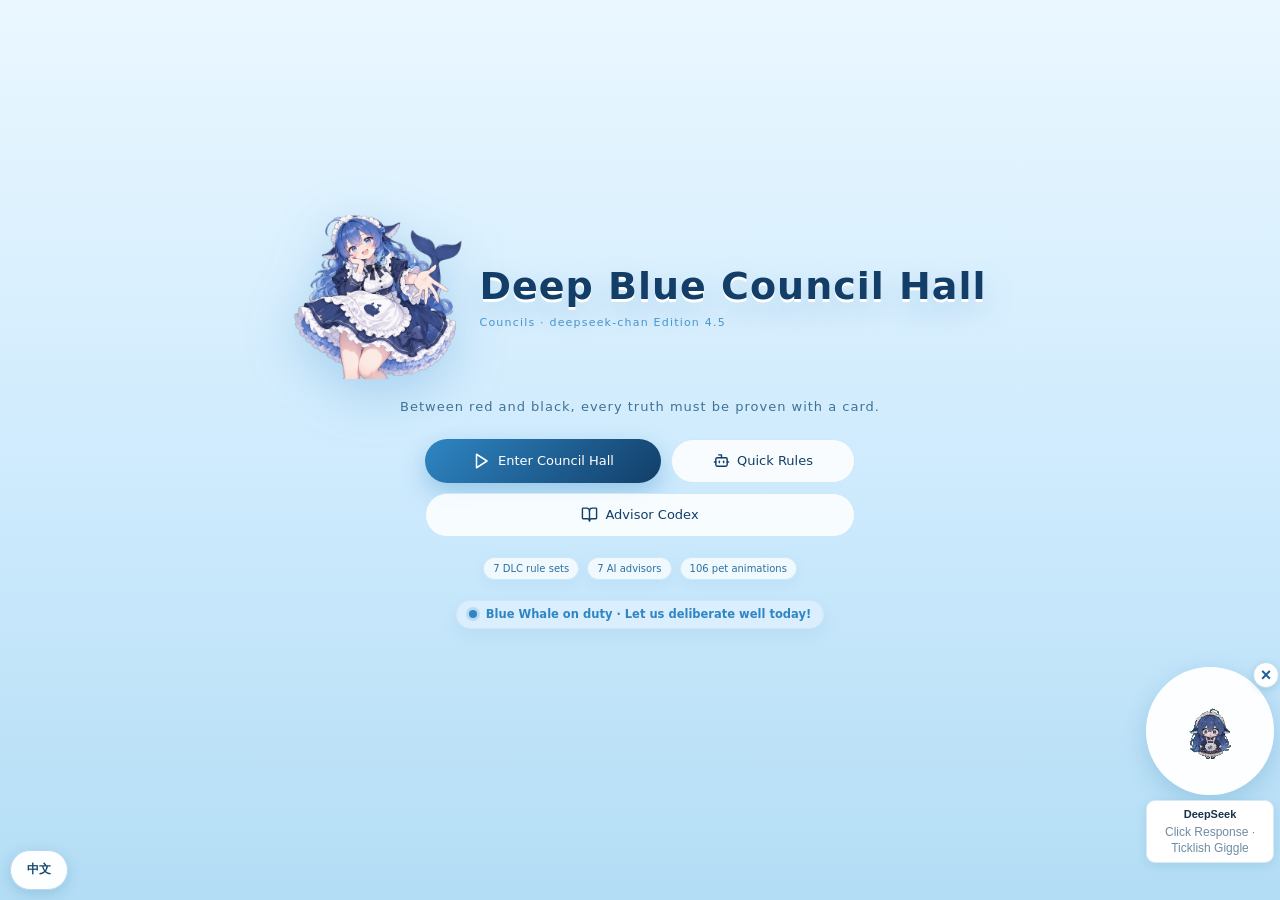
==== commit da7ebabf: "4.5.1: center played cards, mobile polish and three Pass uses" ====
--- a/index.en.html
+++ b/index.en.html
@@ -351,6 +351,45 @@
 html[lang="en"] .start-actions .btn-ghost{flex:1 1 150px!important}
 html[lang="en"] .start-features span{font-size:10px!important;letter-spacing:0!important;padding:5px 9px!important}
 html[lang="en"] .duty-pill{font-size:11.5px!important;padding:6px 12px!important;line-height:1.35!important;text-align:center}
+</style><style id="councils-45-polish">
+/* Played cards stay centered under their zone label. */
+.field-zone{flex-direction:column;justify-content:center;gap:4px}
+.zone-label{width:100%;text-align:center;justify-content:center}
+.field-cards{width:100%;justify-content:center}
+@media(max-width:760px){
+  html,body{max-width:100%;overflow-x:hidden}
+  .screen{width:100%;max-width:100vw;overflow-x:hidden;padding-left:max(9px,env(safe-area-inset-left))!important;padding-right:max(9px,env(safe-area-inset-right))!important;padding-bottom:calc(96px + env(safe-area-inset-bottom))!important}
+  .start-content{min-height:100vh;min-height:100dvh}
+  .topbar>button,.topbar>.pill{flex:1 1 calc(50% - 6px)!important;max-width:calc(50% - 3px)!important}
+  .topbar .pill.icon-only.mobile-labeled{height:46px!important}
+  .game-grid,.board-center,.rail,.rail-right,.calc-board,.duo-row{width:100%!important;min-width:0!important;max-width:100%!important}
+  .duo-row{grid-template-columns:1fr 1fr!important}
+  .actions{bottom:calc(6px + env(safe-area-inset-bottom))!important}
+  .mp-panel{max-height:calc(100vh - 140px);max-height:calc(100dvh - 140px)}
+  .cb-grid{grid-template-columns:1fr!important}
+  .codex-orbit{width:100%!important}
+}
+@media(max-width:380px){
+  .duo-row{grid-template-columns:1fr!important}
+  .dlc-grid{grid-template-columns:1fr!important}
+  .start-actions button{flex:1 1 100%!important}
+}
+@media(max-height:520px){
+  .start-content{min-height:auto;padding-top:12px!important;padding-bottom:80px!important}
+  .mp-panel{max-height:calc(100vh - 30px);max-height:calc(100dvh - 30px);top:8px!important}
+}
+</style><style id="councils-45-perf">
+@media(max-width:760px){
+  .actions,.hall-footer,.settle-overlay,.start-actions .btn-ghost{-webkit-backdrop-filter:none!important;backdrop-filter:none!important}
+  .actions{background:#f4fbff!important}
+  .hall-footer{background:#f4fbff!important}
+  .settle-overlay{background:#0e2c49e6!important}
+  .start-logo img,.advisor-img,.duo-side .pet,.codex-orbit .orbit-image,.pet-card img{filter:none!important}
+  .bubble-field{display:none!important}
+  .start-logo img{animation:none!important}
+  .pet-card{content-visibility:auto;contain-intrinsic-size:120px 150px;contain:content}
+  .pets-grid{content-visibility:auto;contain-intrinsic-size:1px 800px}
+}
 </style></head><body><div id="root"><div class="boot-splash" aria-live="polite"><div class="boot-mark"><img src="./characters/whale-logo.png" alt=""><span class="boot-ring"></span></div><h1>Deep Blue Council Hall</h1><p>Summoning AI advisors…</p><div class="boot-bar"><i></i></div></div><noscript><div class="boot-error">This game needs JavaScript. Enable it in your browser settings and refresh the page.</div></noscript></div><script>const __PET_MANIFEST=[{file:"./pets-all/beiluoye-yanmo.webp",name:"Buried by Falling Leaves"},{file:"./pets-all/beishubiao-tuozhuai-xuankong-fankui.webp",name:"Mouse Dragged · Hover Feedback"},{file:"./pets-all/beixiayitiao-zhamao.webp",name:"Startled · Puffed Up"},{file:"./pets-all/bian-gezi.webp",name:"Turn into a Dove"},{file:"./pets-all/cha-zhuyu-shangju.webp",name:"Brew Tea & Admire Chrysanthemums"},{file:"./pets-all/chai-liwu.webp",name:"Unwrap a Gift"},{file:"./pets-all/chaoda-shenlanyao.webp",name:"Big Stretch"},{file:"./pets-all/chenjian-shuaya.webp",name:"Brushing Teeth"},{file:"./pets-all/chi-baifan.webp",name:"Eating Plain Rice"},{file:"./pets-all/chi-bingqilin-ronghua.webp",name:"Ice Cream · Melting"},{file:"./pets-all/chi-changshoumian.webp",name:"Eating Longevity Noodles"},{file:"./pets-all/chi-chongyanggao.webp",name:"Eating Double Ninth Cake"},{file:"./pets-all/chi-dazhaxie.webp",name:"Eating Hairy Crab"},{file:"./pets-all/chi-labazhou.webp",name:"Eating Laba Porridge"},{file:"./pets-all/chi-niangao.webp",name:"Eating Rice Cake"},{file:"./pets-all/chi-qingtuan.webp",name:"Eating Green Dumplings"},{file:"./pets-all/chi-tanghulu.webp",name:"Eating Candied Hawthorn"},{file:"./pets-all/chi-token.webp",name:"Eating Tokens"},{file:"./pets-all/chi-wancan.webp",name:"Eating Dinner"},{file:"./pets-all/chi-wucan.webp",name:"Eating Lunch"},{file:"./pets-all/chi-xigua.webp",name:"Eating Watermelon"},{file:"./pets-all/chi-zaocan.webp",name:"Eating Breakfast"},{file:"./pets-all/chi-zongzi.webp",name:"Eating Zongzi"},{file:"./pets-all/chijiaozi.webp",name:"Eating Dumplings"},{file:"./pets-all/chitangyuan.webp",name:"Eating Tangyuan"},{file:"./pets-all/chou-tuoluo.webp",name:"Spinning a Top"},{file:"./pets-all/chuanzhenqiqiao.webp",name:"Threading a Needle"},{file:"./pets-all/chui-dizi.webp",name:"Playing the Flute"},{file:"./pets-all/chui-qiqiu.webp",name:"Blowing Up a Balloon"},{file:"./pets-all/da-keshui-bei-jingxing.webp",name:"Dozing Off · Waking with a Start"},{file:"./pets-all/dai-kong-ru-xi.webp",name:"Penniless"},{file:"./pets-all/daiji-huxi-xiuxian.webp",name:"Idle Breathing · Relaxing"},{file:"./pets-all/dakou-chi-lingshi.webp",name:"Munching Snacks"},{file:"./pets-all/dangqiuqian.webp",name:"Swinging"},{file:"./pets-all/dianji-huiying-aojiao-shengqi-ceshen-zhanshi.webp",name:"Click Response · Tsundere Pose"},{file:"./pets-all/dianji-huiying-haixiu-jingya.webp",name:"Click Response · Shy Surprise"},{file:"./pets-all/dianji-huiying-kaixin-yuedong.webp",name:"Click Response · Happy Bounce"},{file:"./pets-all/dianji-huiying-naoyang-gegexiao.webp",name:"Click Response · Ticklish Giggle"},{file:"./pets-all/dianji-huiying-yuanqi-huishou.webp",name:"Click Response · Cheerful Wave"},{file:"./pets-all/dongwu-huanrao.webp",name:"Surrounded by Animals"},{file:"./pets-all/dongzhangxiwang.webp",name:"Looking Around"},{file:"./pets-all/duixueren.webp",name:"Building a Snowman"},{file:"./pets-all/fang-fengzheng.webp",name:"Flying a Kite"},{file:"./pets-all/fang-kongmingdeng.webp",name:"Launching a Sky Lantern"},{file:"./pets-all/fang-yanhua.webp",name:"Setting Off Fireworks"},{file:"./pets-all/fanghedeng.webp",name:"Floating a River Lantern"},{file:"./pets-all/fen-wen-bu-sheng.webp",name:"Penniless"},{file:"./pets-all/gongzuozhuangtai-chuitou-tanqi-maohan.webp",name:"Work Mode · Sighing & Sweating"},{file:"./pets-all/gongzuozhuangtai-manglu-dianan.webp",name:"Work Mode · Busy Tapping"},{file:"./pets-all/gongzuozhuangtai-qingdian-guidang.webp",name:"Work Mode · Filing & Counting"},{file:"./pets-all/gongzuozhuangtai-queyue-qingzhu.webp",name:"Work Mode · Crescent Moon Celebration"},{file:"./pets-all/gongzuozhuangtai-sikao-maopao.webp",name:"Work Mode · Thought Bubbles"},{file:"./pets-all/gongzuozhuangtai-yuandi-duobu-zhangwang.webp",name:"Work Mode · Pacing & Looking Around"},{file:"./pets-all/haqian-liantian.webp",name:"Yawning Repeatedly"},{file:"./pets-all/hudie-mifeng-huanrao-touding-kaihua.webp",name:"Butterflies & Bees · Blooming Crown"},{file:"./pets-all/jin-dai-ding-dang.webp",name:"Jingling Money Pouch"},{file:"./pets-all/jingyu-tu-paopao-texiao.webp",name:"Whale Blowing Bubbles · FX"},{file:"./pets-all/keai-zhaiwu.webp",name:"Cozy Little House"},{file:"./pets-all/lanjing-xianshi.webp",name:"Blue Whale Appears"},{file:"./pets-all/lu-mao.webp",name:"Petting a Cat"},{file:"./pets-all/menghua-xiaoyouling.webp",name:"Dreamy Little Ghost"},{file:"./pets-all/nvpu-quxi-liyi.webp",name:"Maid Curtsey"},{file:"./pets-all/pangxie-zoulu.webp",name:"Crab Walk"},{file:"./pets-all/pingkong-shenghua.webp",name:"Flowers from Thin Air"},{file:"./pets-all/puke-moshu.webp",name:"Card Magic"},{file:"./pets-all/qi-muma.webp",name:"Riding a Hobby Horse"},{file:"./pets-all/qian-dai-man-yi.webp",name:"Satisfied Money Pouch"},{file:"./pets-all/qian-dai-ru-chang.webp",name:"Entering with a Money Pouch"},{file:"./pets-all/qingkuai-jilu.webp",name:"Light Record Keeping"},{file:"./pets-all/qingkuai-yaobaiwu.webp",name:"Bouncy Swing Dance"},{file:"./pets-all/sanqiu-paojie.webp",name:"Three-Ball Juggling"},{file:"./pets-all/shendu-sikao-suisuinian.webp",name:"Deep Thinking · Muttering"},{file:"./pets-all/shia-chishenme.webp",name:"Vision · What to Eat"},{file:"./pets-all/shou-hongbao.webp",name:"Receiving a Red Envelope"},{file:"./pets-all/shu-jin-zhou-mei.webp",name:"Counting Gold · Frowning"},{file:"./pets-all/shuan-huoguo.webp",name:"Hot Pot"},{file:"./pets-all/suisuinian-cazhuo-suisuinian.webp",name:"Muttering · Wiping the Table"},{file:"./pets-all/suisuinian-duiping-suisuinian.webp",name:"Muttering · At the Screen"},{file:"./pets-all/suisuinian-fadai-suisuinian.webp",name:"Muttering · Spacing Out"},{file:"./pets-all/taotang-nanguadeng.webp",name:"Candy & Jack-o'-Lantern"},{file:"./pets-all/ti-jianzi.webp",name:"Kicking a Shuttlecock"},{file:"./pets-all/touchi-lingshi-bei-zhuazhu.webp",name:"Sneaking Snacks · Caught"},{file:"./pets-all/wan-shuiqiang.webp",name:"Playing with a Water Gun"},{file:"./pets-all/wan-youxi-qijibaituai.webp",name:"Gaming · Rage Quit"},{file:"./pets-all/wu-shitou.webp",name:"Holding a Stone"},{file:"./pets-all/xiaofudu-yuandi-360du-xuanzhuan-zhanshi.webp",name:"Small Move · 360° Spin"},{file:"./pets-all/xiaotiqin-yanzou.webp",name:"Playing the Violin"},{file:"./pets-all/xiawuziqi.webp",name:"Playing Gomoku"},{file:"./pets-all/xie-daima.webp",name:"Writing Code"},{file:"./pets-all/xie-fuzi.webp",name:"Writing a Fu Character"},{file:"./pets-all/yaoshan-naliang.webp",name:"Fanning in the Cool Air"},{file:"./pets-all/yong-jingyu-weiba-paidadi.webp",name:"Slapping the Ground with a Whale Tail"},{file:"./pets-all/youxian-hengga.webp",name:"Lounging Sideways"},{file:"./pets-all/youya-nvpuwu.webp",name:"Elegant Maid Dance"},{file:"./pets-all/yuandi-dunxia-wan-wanju-qiche.webp",name:"Crouching · Toy Car"},{file:"./pets-all/yuandi-piaofu-tabu.webp",name:"Floating in Place · Stepping"},{file:"./pets-all/yuandi-qiaoji-zhuomian-hudong.webp",name:"Tapping in Place · Desk Interaction"},{file:"./pets-all/yuandi-tiaoyue-zhuasui-touding-wupin.webp",name:"Jumping · Smashing Overhead Item"},{file:"./pets-all/yuandi-xiaoqi-chenmian.webp",name:"Napping in Place · Deep Sleep"},{file:"./pets-all/yuandi-zhongli-xiadun-yasuo.webp",name:"Gravity Squat · Compressed"},{file:"./pets-all/yuandi-zhuanxin-wan-mofang.webp",name:"Solving a Rubik's Cube"},{file:"./pets-all/yuandi-zuozhuan-benpao.webp",name:"Running in Place · Turning Left"},{file:"./pets-all/zhao-jingzi.webp",name:"Looking in the Mirror"},{file:"./pets-all/zhengti-huanzhuang-shise.webp",name:"Full Outfit Change · Color Test"},{file:"./pets-all/zhongqiu-shangyue-chi-yuebing.webp",name:"Mid-Autumn Moon · Mooncakes"},{file:"./pets-all/zhuangdian-shengdanshu.webp",name:"Decorating the Christmas Tree"}];function k_(e){return e&&e.__esModule&&Object.prototype.hasOwnProperty.call(e,"default")?e.default:e}!function(){const e=document.createElement("link").relList;if(!(e&&e.supports&&e.supports("modulepreload"))){for(const e of document.querySelectorAll('link[rel="modulepreload"]'))t(e);new MutationObserver((e=>{for(const n of e)if("childList"===n.type)for(const e of n.addedNodes)"LINK"===e.tagName&&"modulepreload"===e.rel&&t(e)})).observe(document,{childList:!0,subtree:!0})}function t(e){if(e.ep)return;e.ep=!0;const t=function(e){const t={};return e.integrity&&(t.integrity=e.integrity),e.referrerPolicy&&(t.referrerPolicy=e.referrerPolicy),"use-credentials"===e.crossOrigin?t.credentials="include":"anonymous"===e.crossOrigin?t.credentials="omit":t.credentials="same-origin",t}(e);fetch(e.href,t)}}();var ng={exports:{}},kl={},rg={exports:{}},J={},Mo=Symbol.for("react.element"),T_=Symbol.for("react.portal"),P_=Symbol.for("react.fragment"),C_=Symbol.for("react.strict_mode"),E_=Symbol.for("react.profiler"),M_=Symbol.for("react.provider"),j_=Symbol.for("react.context"),A_=Symbol.for("react.forward_ref"),D_=Symbol.for("react.suspense"),R_=Symbol.for("react.memo"),N_=Symbol.for("react.lazy"),Hh=Symbol.iterator;
 /**
  * @license React
@@ -411,7 +450,7 @@
  *
  * This source code is licensed under the ISC license.
  * See the LICENSE file in the root directory of this source tree.
- */let ys=null;const k1=()=>(ys=ys||new(window.AudioContext||window.webkitAudioContext),"suspended"===ys.state&&ys.resume(),ys),rm={click:{f:520,type:"sine",d:.08,g:.1},select:{f:660,type:"triangle",d:.09,g:.12},open:{f:440,type:"sine",d:.13,g:.1,slide:1.3},start:{f:392,type:"triangle",d:.18,g:.12,slide:1.5},submit:{f:740,type:"sine",d:.1,g:.12},next:{f:330,type:"sine",d:.1,g:.1},error:{f:180,type:"sawtooth",d:.16,g:.07}};function D2({f:e,type:t,d:n,g:r,slide:i}){const s=k1(),a=s.currentTime,o=s.createOscillator(),l=s.createGain();o.type=t,o.frequency.setValueAtTime(e,a),i&&o.frequency.exponentialRampToValueAtTime(e*i,a+n),l.gain.setValueAtTime(1e-4,a),l.gain.exponentialRampToValueAtTime(r,a+.008),l.gain.exponentialRampToValueAtTime(1e-4,a+n),o.connect(l).connect(s.destination),o.start(a),o.stop(a+n+.02)}const Cu=(e,t,n=.14,r=.11)=>{const i=k1(),s=i.currentTime+t,a=i.createOscillator(),o=i.createGain();a.type="sine",a.frequency.setValueAtTime(e,s),o.gain.setValueAtTime(1e-4,s),o.gain.exponentialRampToValueAtTime(r,s+.01),o.gain.exponentialRampToValueAtTime(1e-4,s+n),a.connect(o).connect(i.destination),a.start(s),a.stop(s+n+.02)},te={get enabled(){try{return"off"!==localStorage.getItem("councilsSfx")}catch{return!0}},set enabled(e){try{localStorage.setItem("councilsSfx",e?"on":"off")}catch{}},toggle(){return this.enabled=!this.enabled,this.enabled},play(e){if(this.enabled)try{D2(rm[e]||rm.click)}catch{}},win(){if(this.enabled)try{[523.25,659.25,783.99].forEach(((e,t)=>Cu(e,.09*t,.16)))}catch{}},lose(){if(this.enabled)try{Cu(392,0,.16),Cu(311.13,.12,.2)}catch{}}},R2=()=>null;function loadStats(){try{const e=JSON.parse(localStorage.getItem("councilsStats")||"{}");return{games:Number(e.games)||0,wins:Number(e.wins)||0,losses:Number(e.losses)||0,draws:Number(e.draws)||0}}catch{return{games:0,wins:0,losses:0,draws:0}}}function recordResult(e,t){try{const t=loadStats();t.games+=1,e.pScore>e.oScore?t.wins+=1:e.pScore<e.oScore?t.losses+=1:t.draws+=1,localStorage.setItem("councilsStats",JSON.stringify(t))}catch{}}function Tutorial({onClose:e,onPlay:t}){const[n,r]=E.useState(0),i=[{title:"1. Play Cards",text:"Play 1–2 cards from your hand each round. Red (♥♦) and black (♠♣) are scored separately: compare their average points after rounding up."},{title:"2. Reveal",text:"After both sides play, reveal: split by color → sum → round up → count jokers. An odd number of jokers reverses an existing win/loss; a tie is unaffected."},{title:"3. Deliberate",text:"Refill to 4 cards after each round. “End Discussion” can stop early (confirmation required). If the deck runs out and neither side can refill to 4, the match ends; the higher Conuncils Point score wins."},{title:"4. Variants",text:"Enable one DLC rule per match; in solo mode you can also choose an AI advisor and opponent strength. Win this round first, then plan the next."}],s=i[n];return h.jsx("div",{className:"settle-overlay",onClick:e,children:h.jsxs("div",{className:"settle-card tutorial-card",onClick:e=>e.stopPropagation(),children:[h.jsx("div",{className:"tutorial-kicker",children:"Learn Councils in 30 Seconds"}),h.jsx("h2",{children:s.title}),h.jsx("p",{className:"tutorial-text",children:s.text}),h.jsx("div",{className:"tutorial-dots",children:i.map(((e,t)=>h.jsx("i",{className:t===n?"on":""},t)))}),h.jsxs("div",{className:"tutorial-actions",children:[n>0&&h.jsx("button",{className:"btn-ghost",onClick:()=>r(n-1),children:"Previous"}),n<i.length-1?h.jsxs("button",{className:"btn-primary",onClick:()=>r(n+1),children:["Next ",h.jsx(r2,{size:15})]}):h.jsxs("button",{className:"btn-primary",onClick:()=>{e(),t&&t()},children:["Enter Council Hall ",h.jsx(r2,{size:15})]})]})]})})}function N2({onPlay:e,onCodex:t}){const[n,r]=E.useState(!1),[i,s]=E.useState(!1),[a]=E.useState(loadStats);return E.useEffect((()=>{const e=setTimeout((()=>r(!0)),50);return()=>clearTimeout(e)}),[]),h.jsxs(h.Fragment,{children:[h.jsx("div",{className:"start-bg"}),n&&h.jsx(E.Suspense,{fallback:null,children:h.jsx("div",{className:"start-ocean",children:h.jsx(R2,{})})}),h.jsxs("div",{className:"start-content screen-enter",children:[h.jsxs("div",{className:"start-logo",children:[h.jsx("img",{src:A2,alt:"DeepSeek"}),h.jsxs("div",{children:[h.jsx("div",{className:"start-title",children:"Deep Blue Council Hall"}),h.jsx("div",{className:"start-sub",children:"Councils · deepseek-chan Edition 4.5"})]})]}),h.jsx("p",{className:"start-tagline",children:"Between red and black, every truth must be proven with a card."}),h.jsxs("div",{className:"start-actions",children:[h.jsxs("button",{className:"btn-primary",title:"Enter Council Hall",onClick:()=>{te.play("start"),e()},children:[h.jsx(x1,{size:18})," Enter Council Hall"]}),h.jsxs("button",{className:"btn-ghost",title:"Quick Rules",onClick:()=>{te.play("open"),s(!0)},children:[h.jsx(s2,{size:17})," Quick Rules"]}),h.jsxs("button",{className:"btn-ghost",title:"Advisor Codex",onClick:()=>{te.play("open"),t()},children:[h.jsx(ho,{size:17})," Advisor Codex"]})]}),h.jsxs("div",{className:"start-features",children:[h.jsx("span",{children:"7 DLC rule sets"}),h.jsx("span",{children:"7 AI advisors"}),h.jsx("span",{children:"106 pet animations"})]}),a.games>0&&h.jsxs("div",{className:"start-stats",title:"Match record is stored in this browser.",children:["Local Record · ",h.jsx("b",{children:a.wins})," W ",h.jsx("b",{children:a.losses})," L ",h.jsx("b",{children:a.draws})," D"]}),h.jsxs("div",{className:"duty-pill",children:[h.jsx("span",{className:"duty-dot"}),"Blue Whale on duty · Let us deliberate well today!"]})]}),i&&h.jsx(Tutorial,{onClose:()=>s(!1),onPlay:e})]})}const zd=[{id:"none",tag:"Basic",name:"Standard Council",icon:"circle",brief:"No special rules enabled.",rule:"Standard rules: each side plays 1–2 cards; compare each color's average points (rounded up). If the total number of jokers this round is odd, the result reverses; ties are unaffected."},{id:"chu-zun",tag:"DLC 1",name:"Rank Removal · Everyone's a Joker",icon:"crown",brief:"J, Q, K → same-suit 0-point jokers",rule:"All J, Q, K become 0-point jokers that keep their suit (red = big joker, black = small joker). They still take up hand slots and count toward joker reversals; up to 2 cards may be played each round. These 0-point jokers still count for color splitting and average points."},{id:"kong-fu",tag:"DLC 2",name:"Pass · Pretend to Think",icon:"cloud",brief:"Once per player per match; skip playing a card.",rule:"Each player may pass once per match, playing no card that round. If both pass, the round is still settled, but no cards are refilled."},{id:"tong-duo",tag:"DLC 3",name:"Mutual Snatch · Don't Even Think About It",icon:"swords",brief:"Same suit / same rank triggers a reshuffle",rule:"After settling, if the cards played by both sides share a suit or rank (dice and coins excluded), both sides discard their remaining hands and refill to 4 cards. If either side cannot refill to 4, the match ends immediately and the two scores are swapped."},{id:"yin-diao",tag:"DLC 4",name:"Dice Call · The Dice Decide",icon:"dices",brief:"Dice replace a card, 3 times per match",rule:"A die may replace one card (3 times per player per match; on a die turn you may play only 1 more card). Roll three dice: the first sets red/black; the parity of the first two sets the suit (odd-odd hearts, odd-even diamonds, even-odd spades, even-even clubs); the third doubles the points."},{id:"zhuan-bi",tag:"DLC 5",name:"Coin Flip · A Little Coin Magic",icon:"coins",brief:"Colorless joker, once per match",rule:"A coin may replace one card (once per player per match). It counts as a colorless joker: it is excluded from color splitting and average points, but counts toward joker reversals."},{id:"qiu-tong",tag:"DLC 6",name:"Parity · Only Zero and One",icon:"binary",brief:"All points modulo 2",rule:"Every card's effective value is its face value modulo 2, leaving only 0 and 1; jokers remain 0."},{id:"ji-bian",tag:"DLC 7",name:"Cumulative Change · This Time, That Time",icon:"repeat",brief:"Up to 16 rounds · Colors flip on even rounds · Points accumulate by round",rule:"The match lasts up to 16 rounds and ends after round 16 (or earlier if the deck runs out). Starting at round 2, all cards swap red/black at the beginning of every even round. A card's scoring value is (face value + current round) mod 13 (A=1, J=11, Q=12, K=13; jokers remain 0)."}],AI_LEVELS=[{id:"casual",name:"Casual",desc:"Random card play; good for learning the rules."},{id:"standard",name:"Standard",desc:"Considers suits, average points, and joker risk."},{id:"deep",name:"Deep",desc:"Simulates unknown hands and plays by win probability (slower)."}];function Rn(e){if(void 0===e)throw new ReferenceError("this hasn't been initialised - super() hasn't been called");return e}function T1(e,t){e.prototype=Object.create(t.prototype),e.prototype.constructor=e,e.__proto__=t
+ */let ys=null;const k1=()=>(ys=ys||new(window.AudioContext||window.webkitAudioContext),"suspended"===ys.state&&ys.resume(),ys),rm={click:{f:520,type:"sine",d:.08,g:.1},select:{f:660,type:"triangle",d:.09,g:.12},open:{f:440,type:"sine",d:.13,g:.1,slide:1.3},start:{f:392,type:"triangle",d:.18,g:.12,slide:1.5},submit:{f:740,type:"sine",d:.1,g:.12},next:{f:330,type:"sine",d:.1,g:.1},error:{f:180,type:"sawtooth",d:.16,g:.07}};function D2({f:e,type:t,d:n,g:r,slide:i}){const s=k1(),a=s.currentTime,o=s.createOscillator(),l=s.createGain();o.type=t,o.frequency.setValueAtTime(e,a),i&&o.frequency.exponentialRampToValueAtTime(e*i,a+n),l.gain.setValueAtTime(1e-4,a),l.gain.exponentialRampToValueAtTime(r,a+.008),l.gain.exponentialRampToValueAtTime(1e-4,a+n),o.connect(l).connect(s.destination),o.start(a),o.stop(a+n+.02)}const Cu=(e,t,n=.14,r=.11)=>{const i=k1(),s=i.currentTime+t,a=i.createOscillator(),o=i.createGain();a.type="sine",a.frequency.setValueAtTime(e,s),o.gain.setValueAtTime(1e-4,s),o.gain.exponentialRampToValueAtTime(r,s+.01),o.gain.exponentialRampToValueAtTime(1e-4,s+n),a.connect(o).connect(i.destination),a.start(s),a.stop(s+n+.02)},te={get enabled(){try{return"off"!==localStorage.getItem("councilsSfx")}catch{return!0}},set enabled(e){try{localStorage.setItem("councilsSfx",e?"on":"off")}catch{}},toggle(){return this.enabled=!this.enabled,this.enabled},play(e){if(this.enabled)try{D2(rm[e]||rm.click)}catch{}},win(){if(this.enabled)try{[523.25,659.25,783.99].forEach(((e,t)=>Cu(e,.09*t,.16)))}catch{}},lose(){if(this.enabled)try{Cu(392,0,.16),Cu(311.13,.12,.2)}catch{}}},R2=()=>null;function loadStats(){try{const e=JSON.parse(localStorage.getItem("councilsStats")||"{}");return{games:Number(e.games)||0,wins:Number(e.wins)||0,losses:Number(e.losses)||0,draws:Number(e.draws)||0}}catch{return{games:0,wins:0,losses:0,draws:0}}}function recordResult(e,t){try{const t=loadStats();t.games+=1,e.pScore>e.oScore?t.wins+=1:e.pScore<e.oScore?t.losses+=1:t.draws+=1,localStorage.setItem("councilsStats",JSON.stringify(t))}catch{}}function Tutorial({onClose:e,onPlay:t}){const[n,r]=E.useState(0),i=[{title:"1. Play Cards",text:"Play 1–2 cards from your hand each round. Red (♥♦) and black (♠♣) are scored separately: compare their average points after rounding up."},{title:"2. Reveal",text:"After both sides play, reveal: split by color → sum → round up → count jokers. An odd number of jokers reverses an existing win/loss; a tie is unaffected."},{title:"3. Deliberate",text:"Refill to 4 cards after each round. “End Discussion” can stop early (confirmation required). If the deck runs out and neither side can refill to 4, the match ends; the higher Conuncils Point score wins."},{title:"4. Variants",text:"Enable one DLC rule per match; in solo mode you can also choose an AI advisor and opponent strength. Win this round first, then plan the next."}],s=i[n];return h.jsx("div",{className:"settle-overlay",onClick:e,children:h.jsxs("div",{className:"settle-card tutorial-card",onClick:e=>e.stopPropagation(),children:[h.jsx("div",{className:"tutorial-kicker",children:"Learn Councils in 30 Seconds"}),h.jsx("h2",{children:s.title}),h.jsx("p",{className:"tutorial-text",children:s.text}),h.jsx("div",{className:"tutorial-dots",children:i.map(((e,t)=>h.jsx("i",{className:t===n?"on":""},t)))}),h.jsxs("div",{className:"tutorial-actions",children:[n>0&&h.jsx("button",{className:"btn-ghost",onClick:()=>r(n-1),children:"Previous"}),n<i.length-1?h.jsxs("button",{className:"btn-primary",onClick:()=>r(n+1),children:["Next ",h.jsx(r2,{size:15})]}):h.jsxs("button",{className:"btn-primary",onClick:()=>{e(),t&&t()},children:["Enter Council Hall ",h.jsx(r2,{size:15})]})]})]})})}function N2({onPlay:e,onCodex:t}){const[n,r]=E.useState(!1),[i,s]=E.useState(!1),[a]=E.useState(loadStats);return E.useEffect((()=>{const e=setTimeout((()=>r(!0)),50);return()=>clearTimeout(e)}),[]),h.jsxs(h.Fragment,{children:[h.jsx("div",{className:"start-bg"}),n&&h.jsx(E.Suspense,{fallback:null,children:h.jsx("div",{className:"start-ocean",children:h.jsx(R2,{})})}),h.jsxs("div",{className:"start-content screen-enter",children:[h.jsxs("div",{className:"start-logo",children:[h.jsx("img",{src:A2,alt:"DeepSeek"}),h.jsxs("div",{children:[h.jsx("div",{className:"start-title",children:"Deep Blue Council Hall"}),h.jsx("div",{className:"start-sub",children:"Councils · deepseek-chan Edition 4.5"})]})]}),h.jsx("p",{className:"start-tagline",children:"Between red and black, every truth must be proven with a card."}),h.jsxs("div",{className:"start-actions",children:[h.jsxs("button",{className:"btn-primary",title:"Enter Council Hall",onClick:()=>{te.play("start"),e()},children:[h.jsx(x1,{size:18})," Enter Council Hall"]}),h.jsxs("button",{className:"btn-ghost",title:"Quick Rules",onClick:()=>{te.play("open"),s(!0)},children:[h.jsx(s2,{size:17})," Quick Rules"]}),h.jsxs("button",{className:"btn-ghost",title:"Advisor Codex",onClick:()=>{te.play("open"),t()},children:[h.jsx(ho,{size:17})," Advisor Codex"]})]}),h.jsxs("div",{className:"start-features",children:[h.jsx("span",{children:"7 DLC rule sets"}),h.jsx("span",{children:"7 AI advisors"}),h.jsx("span",{children:"106 pet animations"})]}),a.games>0&&h.jsxs("div",{className:"start-stats",title:"Match record is stored in this browser.",children:["Local Record · ",h.jsx("b",{children:a.wins})," W ",h.jsx("b",{children:a.losses})," L ",h.jsx("b",{children:a.draws})," D"]}),h.jsxs("div",{className:"duty-pill",children:[h.jsx("span",{className:"duty-dot"}),"Blue Whale on duty · Let us deliberate well today!"]})]}),i&&h.jsx(Tutorial,{onClose:()=>s(!1),onPlay:e})]})}const zd=[{id:"none",tag:"Basic",name:"Standard Council",icon:"circle",brief:"No special rules enabled.",rule:"Standard rules: each side plays 1–2 cards; compare each color's average points (rounded up). If the total number of jokers this round is odd, the result reverses; ties are unaffected."},{id:"chu-zun",tag:"DLC 1",name:"Rank Removal · Everyone's a Joker",icon:"crown",brief:"J, Q, K → same-suit 0-point jokers",rule:"All J, Q, K become 0-point jokers that keep their suit (red = big joker, black = small joker). They still take up hand slots and count toward joker reversals; up to 2 cards may be played each round. These 0-point jokers still count for color splitting and average points."},{id:"kong-fu",tag:"DLC 2",name:"Pass · Pretend to Think",icon:"cloud",brief:"Up to three passes per player per match; skip playing a card.",rule:"Each player may pass up to three times per match, playing no card that round. If both pass, the round is still settled, but no cards are refilled."},{id:"tong-duo",tag:"DLC 3",name:"Mutual Snatch · Don't Even Think About It",icon:"swords",brief:"Same suit / same rank triggers a reshuffle",rule:"After settling, if the cards played by both sides share a suit or rank (dice and coins excluded), both sides discard their remaining hands and refill to 4 cards. If either side cannot refill to 4, the match ends immediately and the two scores are swapped."},{id:"yin-diao",tag:"DLC 4",name:"Dice Call · The Dice Decide",icon:"dices",brief:"Dice replace a card, 3 times per match",rule:"A die may replace one card (3 times per player per match; on a die turn you may play only 1 more card). Roll three dice: the first sets red/black; the parity of the first two sets the suit (odd-odd hearts, odd-even diamonds, even-odd spades, even-even clubs); the third doubles the points."},{id:"zhuan-bi",tag:"DLC 5",name:"Coin Flip · A Little Coin Magic",icon:"coins",brief:"Colorless joker, once per match",rule:"A coin may replace one card (once per player per match). It counts as a colorless joker: it is excluded from color splitting and average points, but counts toward joker reversals."},{id:"qiu-tong",tag:"DLC 6",name:"Parity · Only Zero and One",icon:"binary",brief:"All points modulo 2",rule:"Every card's effective value is its face value modulo 2, leaving only 0 and 1; jokers remain 0."},{id:"ji-bian",tag:"DLC 7",name:"Cumulative Change · This Time, That Time",icon:"repeat",brief:"Up to 16 rounds · Colors flip on even rounds · Points accumulate by round",rule:"The match lasts up to 16 rounds and ends after round 16 (or earlier if the deck runs out). Starting at round 2, all cards swap red/black at the beginning of every even round. A card's scoring value is (face value + current round) mod 13 (A=1, J=11, Q=12, K=13; jokers remain 0)."}],AI_LEVELS=[{id:"casual",name:"Casual",desc:"Random card play; good for learning the rules."},{id:"standard",name:"Standard",desc:"Considers suits, average points, and joker risk."},{id:"deep",name:"Deep",desc:"Simulates unknown hands and plays by win probability (slower)."}];function Rn(e){if(void 0===e)throw new ReferenceError("this hasn't been initialised - super() hasn't been called");return e}function T1(e,t){e.prototype=Object.create(t.prototype),e.prototype.constructor=e,e.__proto__=t
 /*!
  * GSAP 3.15.0
  * https://gsap.com
@@ -428,7 +467,7 @@
  * Subject to the terms at https://gsap.com/standard-license
  * @author: Jack Doyle, jack@greensock.com
  */
-var dm,ar,zi,qd,br,hm,Jd,hv,Ak=function(){return typeof window<"u"},Un={},Lr=180/Math.PI,Ii=Math.PI/180,ui=Math.atan2,pm=1e8,eh=/([A-Z])/g,Dk=/(left|right|width|margin|padding|x)/i,Rk=/[\s,\(]\S/,Sn={autoAlpha:"opacity,visibility",scale:"scaleX,scaleY",alpha:"opacity"},af=function(e,t){return t.set(t.t,t.p,Math.round(1e4*(t.s+t.c*e))/1e4+t.u,t)},Nk=function(e,t){return t.set(t.t,t.p,1===e?t.e:Math.round(1e4*(t.s+t.c*e))/1e4+t.u,t)},Lk=function(e,t){return t.set(t.t,t.p,e?Math.round(1e4*(t.s+t.c*e))/1e4+t.u:t.b,t)},Ok=function(e,t){return t.set(t.t,t.p,1===e?t.e:e?Math.round(1e4*(t.s+t.c*e))/1e4+t.u:t.b,t)},Vk=function(e,t){var n=t.s+t.c*e;t.set(t.t,t.p,~~(n+(n<0?-.5:.5))+t.u,t)},uv=function(e,t){return t.set(t.t,t.p,e?t.e:t.b,t)},cv=function(e,t){return t.set(t.t,t.p,1!==e?t.b:t.e,t)},zk=function(e,t,n){return e.style[t]=n},Ik=function(e,t,n){return e.style.setProperty(t,n)},Fk=function(e,t,n){return e._gsap[t]=n},bk=function(e,t,n){return e._gsap.scaleX=e._gsap.scaleY=n},$k=function(e,t,n,r,i){var s=e._gsap;s.scaleX=s.scaleY=n,s.renderTransform(i,s)},Bk=function(e,t,n,r,i){var s=e._gsap;s[t]=n,s.renderTransform(i,s)},we="transform",Ct=we+"Origin",Uk=function e(t,n){var r=this,i=this.target,s=i.style,a=i._gsap;if(t in Un&&s){if(this.tfm=this.tfm||{},"transform"===t)return Sn.transform.split(",").forEach((function(t){return e.call(r,t,n)}));if(~(t=Sn[t]||t).indexOf(",")?t.split(",").forEach((function(e){return r.tfm[e]=Ln(i,e)})):this.tfm[t]=a.x?a[t]:Ln(i,t),t===Ct&&(this.tfm.zOrigin=a.zOrigin),this.props.indexOf(we)>=0)return;a.svg&&(this.svgo=i.getAttribute("data-svg-origin"),this.props.push(Ct,n,"")),t=we}(s||n)&&this.props.push(t,n,s[t])},fv=function(e){e.translate&&(e.removeProperty("translate"),e.removeProperty("scale"),e.removeProperty("rotate"))},Hk=function(){var e,t,n=this.props,r=this.target,i=r.style,s=r._gsap;for(e=0;e<n.length;e+=3)n[e+1]?2===n[e+1]?r[n[e]](n[e+2]):r[n[e]]=n[e+2]:n[e+2]?i[n[e]]=n[e+2]:i.removeProperty("--"===n[e].substr(0,2)?n[e]:n[e].replace(eh,"-$1").toLowerCase());if(this.tfm){for(t in this.tfm)s[t]=this.tfm[t];s.svg&&(s.renderTransform(),r.setAttribute("data-svg-origin",this.svgo||"")),(!(e=Jd())||!e.isStart)&&!i[we]&&(fv(i),s.zOrigin&&i[Ct]&&(i[Ct]+=" "+s.zOrigin+"px",s.zOrigin=0,s.renderTransform()),s.uncache=1)}},dv=function(e,t){var n={target:e,props:[],revert:Hk,save:Uk};return e._gsap||Et.core.getCache(e),t&&e.style&&e.nodeType&&t.split(",").forEach((function(e){return n.save(e)})),n},lf=function(e,t){var n=ar.createElementNS?ar.createElementNS((t||"http://www.w3.org/1999/xhtml").replace(/^https/,"http"),e):ar.createElement(e);return n&&n.style?n:ar.createElement(e)},Nt=function e(t,n,r){var i=getComputedStyle(t);return i[n]||i.getPropertyValue(n.replace(eh,"-$1").toLowerCase())||i.getPropertyValue(n)||!r&&e(t,qi(n)||n,1)||""},mm="O,Moz,ms,Ms,Webkit".split(","),qi=function(e,t,n){var r=(t||br).style,i=5;if(e in r&&!n)return e;for(e=e.charAt(0).toUpperCase()+e.substr(1);i--&&!(mm[i]+e in r););return i<0?null:(3===i?"ms":i>=0?mm[i]:"")+e},uf=function(){Ak()&&window.document&&(dm=window,ar=dm.document,zi=ar.documentElement,br=lf("div")||{style:{}},lf("div"),we=qi(we),Ct=we+"Origin",br.style.cssText="border-width:0;line-height:0;position:absolute;padding:0",hv=!!qi("perspective"),Jd=Et.core.reverting,qd=1)},gm=function(e){var t,n=e.ownerSVGElement,r=lf("svg",n&&n.getAttribute("xmlns")||"http://www.w3.org/2000/svg"),i=e.cloneNode(!0);i.style.display="block",r.appendChild(i),zi.appendChild(r);try{t=i.getBBox()}catch{}return r.removeChild(i),zi.removeChild(r),t},ym=function(e,t){for(var n=t.length;n--;)if(e.hasAttribute(t[n]))return e.getAttribute(t[n])},pv=function(e){var t,n;try{t=e.getBBox()}catch{t=gm(e),n=1}return t&&(t.width||t.height)||n||(t=gm(e)),!t||t.width||t.x||t.y?t:{x:+ym(e,["x","cx","x1"])||0,y:+ym(e,["y","cy","y1"])||0,width:0,height:0}},mv=function(e){return!(!e.getCTM||e.parentNode&&!e.ownerSVGElement||!pv(e))},Sr=function(e,t){if(t){var n,r=e.style;t in Un&&t!==Ct&&(t=we),r.removeProperty?(("ms"===(n=t.substr(0,2))||"webkit"===t.substr(0,6))&&(t="-"+t),r.removeProperty("--"===n?t:t.replace(eh,"-$1").toLowerCase())):r.removeAttribute(t)}},lr=function(e,t,n,r,i,s){var a=new Pt(e._pt,t,n,0,1,s?cv:uv);return e._pt=a,a.b=r,a.e=i,e._props.push(n),a},vm={deg:1,rad:1,turn:1},Wk={grid:1,flex:1},kr=function e(t,n,r,i){var s,a,o,l,u=parseFloat(r)||0,c=(r+"").trim().substr((u+"").length)||"px",d=br.style,h=Dk.test(n),f="svg"===t.tagName.toLowerCase(),p=(f?"client":"offset")+(h?"Width":"Height"),m=100,g="px"===i,v="%"===i;if(i===c||!u||vm[i]||vm[c])return u;if("px"!==c&&!g&&(u=e(t,n,r,"px")),l=t.getCTM&&mv(t),(v||"%"===c)&&(Un[n]||~n.indexOf("adius")))return s=l?t.getBBox()[h?"width":"height"]:t[p],Ae(v?u/s*m:u/100*s);if(d[h?"width":"height"]=m+(g?c:i),a="rem"!==i&&~n.indexOf("adius")||"em"===i&&t.appendChild&&!f?t:t.parentNode,l&&(a=(t.ownerSVGElement||{}).parentNode),(!a||a===ar||!a.appendChild)&&(a=ar.body),(o=a._gsap)&&v&&o.width&&h&&o.time===At.time&&!o.uncache)return Ae(u/o.width*m);if(!v||"height"!==n&&"width"!==n)(v||"%"===c)&&!Wk[Nt(a,"display")]&&(d.position=Nt(t,"position")),a===t&&(d.position="static"),a.appendChild(br),s=br[p],a.removeChild(br),d.position="absolute";else{var y=t.style[n];t.style[n]=m+i,s=t[p],y?t.style[n]=y:Sr(t,n)}return h&&v&&((o=Wr(a)).time=At.time,o.width=a[p]),Ae(g?s*u/m:s&&u?m/s*u:0)},Ln=function(e,t,n,r){var i;return qd||uf(),t in Sn&&"transform"!==t&&(~(t=Sn[t]).indexOf(",")&&(t=t.split(",")[0])),Un[t]&&"transform"!==t?(i=wo(e,r),i="transformOrigin"!==t?i[t]:i.svg?i.origin:hl(Nt(e,Ct))+" "+i.zOrigin+"px"):(!(i=e.style[t])||"auto"===i||r||~(i+"").indexOf("calc("))&&(i=dl[t]&&dl[t](e,t,n)||Nt(e,t)||N1(e,t)||("opacity"===t?1:0)),n&&!~(i+"").trim().indexOf(" ")?kr(e,t,i,n)+n:i},Kk=function(e,t,n,r){if(!n||"none"===n){var i=qi(t,e,1),s=i&&Nt(e,i,1);s&&s!==n?(t=i,n=s):"borderColor"===t&&(n=Nt(e,"borderTopColor"))}var a,o,l,u,c,d,h,f,p,m,g,v=new Pt(this._pt,e.style,t,0,1,ov),y=0,x=0;if(v.b=n,v.e=r,n+="","var(--"===(r+="").substring(0,6)&&(r=Nt(e,r.substring(4,r.indexOf(")")))),"auto"===r&&(d=e.style[t],e.style[t]=r,r=Nt(e,t)||r,d?e.style[t]=d:Sr(e,t)),q1(a=[n,r]),r=a[1],l=(n=a[0]).match(Pi)||[],(r.match(Pi)||[]).length){for(;o=Pi.exec(r);)h=o[0],p=r.substring(y,o.index),c?c=(c+1)%5:("rgba("===p.substr(-5)||"hsla("===p.substr(-5))&&(c=1),h!==(d=l[x++]||"")&&(u=parseFloat(d)||0,g=d.substr((u+"").length),"="===h.charAt(1)&&(h=Vi(u,h)+g),f=parseFloat(h),m=h.substr((f+"").length),y=Pi.lastIndex-m.length,m||(m=m||Ot.units[t]||g,y===r.length&&(r+=m,v.e+=m)),g!==m&&(u=kr(e,t,d,m)||0),v._pt={_next:v._pt,p:p||1===x?p:",",s:u,c:f-u,m:c&&c<4||"zIndex"===t?Math.round:0});v.c=y<r.length?r.substring(y,r.length):""}else v.r="display"===t&&"none"===r?cv:uv;return M1.test(r)&&(v.e=0),this._pt=v,v},xm={top:"0%",bottom:"100%",left:"0%",right:"100%",center:"50%"},Gk=function(e){var t=e.split(" "),n=t[0],r=t[1]||"50%";return("top"===n||"bottom"===n||"left"===r||"right"===r)&&(e=n,n=r,r=e),t[0]=xm[n]||n,t[1]=xm[r]||r,t.join(" ")},Yk=function(e,t){if(t.tween&&t.tween._time===t.tween._dur){var n,r,i,s=t.t,a=s.style,o=t.u,l=s._gsap;if("all"===o||!0===o)a.cssText="",r=1;else for(i=(o=o.split(",")).length;--i>-1;)n=o[i],Un[n]&&(r=1,n="transformOrigin"===n?Ct:we),Sr(s,n);r&&(Sr(s,we),l&&(l.svg&&s.removeAttribute("transform"),a.scale=a.rotate=a.translate="none",wo(s,1),l.uncache=1,fv(a)))}},dl={clearProps:function(e,t,n,r,i){if("isFromStart"!==i.data){var s=e._pt=new Pt(e._pt,t,n,0,0,Yk);return s.u=r,s.pr=-10,s.tween=i,e._props.push(n),1}}},_o=[1,0,0,1,0,0],gv={},yv=function(e){return"matrix(1, 0, 0, 1, 0, 0)"===e||"none"===e||!e},_m=function(e){var t=Nt(e,we);return yv(t)?_o:t.substr(7).match(E1).map(Ae)},th=function(e,t){var n,r,i,s,a=e._gsap||Wr(e),o=e.style,l=_m(e);return a.svg&&e.getAttribute("transform")?"1,0,0,1,0,0"===(l=[(i=e.transform.baseVal.consolidate().matrix).a,i.b,i.c,i.d,i.e,i.f]).join(",")?_o:l:(l===_o&&!e.offsetParent&&e!==zi&&!a.svg&&(i=o.display,o.display="block",(!(n=e.parentNode)||!e.offsetParent&&!e.getBoundingClientRect().width)&&(s=1,r=e.nextElementSibling,zi.appendChild(e)),l=_m(e),i?o.display=i:Sr(e,"display"),s&&(r?n.insertBefore(e,r):n?n.appendChild(e):zi.removeChild(e))),t&&l.length>6?[l[0],l[1],l[4],l[5],l[12],l[13]]:l)},cf=function(e,t,n,r,i,s){var a,o,l,u=e._gsap,c=i||th(e,!0),d=u.xOrigin||0,h=u.yOrigin||0,f=u.xOffset||0,p=u.yOffset||0,m=c[0],g=c[1],v=c[2],y=c[3],x=c[4],b=c[5],w=t.split(" "),k=parseFloat(w[0])||0,_=parseFloat(w[1])||0;n?c!==_o&&(o=m*y-g*v)&&(l=k*(-g/o)+_*(m/o)-(m*b-g*x)/o,k=k*(y/o)+_*(-v/o)+(v*b-y*x)/o,_=l):(k=(a=pv(e)).x+(~w[0].indexOf("%")?k/100*a.width:k),_=a.y+(~(w[1]||w[0]).indexOf("%")?_/100*a.height:_)),r||!1!==r&&u.smooth?(x=k-d,b=_-h,u.xOffset=f+(x*m+b*v)-x,u.yOffset=p+(x*g+b*y)-b):u.xOffset=u.yOffset=0,u.xOrigin=k,u.yOrigin=_,u.smooth=!!r,u.origin=t,u.originIsAbsolute=!!n,e.style[Ct]="0px 0px",s&&(lr(s,u,"xOrigin",d,k),lr(s,u,"yOrigin",h,_),lr(s,u,"xOffset",f,u.xOffset),lr(s,u,"yOffset",p,u.yOffset)),e.setAttribute("data-svg-origin",k+" "+_)},wo=function(e,t){var n=e._gsap||new ev(e);if("x"in n&&!t&&!n.uncache)return n;var r,i,s,a,o,l,u,c,d,h,f,p,m,g,v,y,x,b,w,k,_,S,E,T,C,P,M,j,N,A,D,L,z=e.style,R=n.scaleX<0,O="px",$="deg",I=getComputedStyle(e),V=Nt(e,Ct)||"0";return r=i=s=l=u=c=d=h=f=0,a=o=1,n.svg=!(!e.getCTM||!mv(e)),I.translate&&(("none"!==I.translate||"none"!==I.scale||"none"!==I.rotate)&&(z[we]=("none"!==I.translate?"translate3d("+(I.translate+" 0 0").split(" ").slice(0,3).join(", ")+") ":"")+("none"!==I.rotate?"rotate("+I.rotate+") ":"")+("none"!==I.scale?"scale("+I.scale.split(" ").join(",")+") ":"")+("none"!==I[we]?I[we]:"")),z.scale=z.rotate=z.translate="none"),g=th(e,n.svg),n.svg&&(n.uncache?(C=e.getBBox(),V=n.xOrigin-C.x+"px "+(n.yOrigin-C.y)+"px",T=""):T=!t&&e.getAttribute("data-svg-origin"),cf(e,T||V,!!T||n.originIsAbsolute,!1!==n.smooth,g)),p=n.xOrigin||0,m=n.yOrigin||0,g!==_o&&(b=g[0],w=g[1],k=g[2],_=g[3],r=S=g[4],i=E=g[5],6===g.length?(a=Math.sqrt(b*b+w*w),o=Math.sqrt(_*_+k*k),l=b||w?ui(w,b)*Lr:0,(d=k||_?ui(k,_)*Lr+l:0)&&(o*=Math.abs(Math.cos(d*Ii))),n.svg&&(r-=p-(p*b+m*k),i-=m-(p*w+m*_))):(L=g[6],A=g[7],M=g[8],j=g[9],N=g[10],D=g[11],r=g[12],i=g[13],s=g[14],u=(v=ui(L,N))*Lr,v&&(T=S*(y=Math.cos(-v))+M*(x=Math.sin(-v)),C=E*y+j*x,P=L*y+N*x,M=S*-x+M*y,j=E*-x+j*y,N=L*-x+N*y,D=A*-x+D*y,S=T,E=C,L=P),c=(v=ui(-k,N))*Lr,v&&(y=Math.cos(-v),D=_*(x=Math.sin(-v))+D*y,b=T=b*y-M*x,w=C=w*y-j*x,k=P=k*y-N*x),l=(v=ui(w,b))*Lr,v&&(T=b*(y=Math.cos(v))+w*(x=Math.sin(v)),C=S*y+E*x,w=w*y-b*x,E=E*y-S*x,b=T,S=C),u&&Math.abs(u)+Math.abs(l)>359.9&&(u=l=0,c=180-c),a=Ae(Math.sqrt(b*b+w*w+k*k)),o=Ae(Math.sqrt(E*E+L*L)),v=ui(S,E),d=Math.abs(v)>2e-4?v*Lr:0,f=D?1/(D<0?-D:D):0),n.svg&&(T=e.getAttribute("transform"),n.forceCSS=e.setAttribute("transform","")||!yv(Nt(e,we)),T&&e.setAttribute("transform",T))),Math.abs(d)>90&&Math.abs(d)<270&&(R?(a*=-1,d+=l<=0?180:-180,l+=l<=0?180:-180):(o*=-1,d+=d<=0?180:-180)),t=t||n.uncache,n.x=r-((n.xPercent=r&&(!t&&n.xPercent||(Math.round(e.offsetWidth/2)===Math.round(-r)?-50:0)))?e.offsetWidth*n.xPercent/100:0)+O,n.y=i-((n.yPercent=i&&(!t&&n.yPercent||(Math.round(e.offsetHeight/2)===Math.round(-i)?-50:0)))?e.offsetHeight*n.yPercent/100:0)+O,n.z=s+O,n.scaleX=Ae(a),n.scaleY=Ae(o),n.rotation=Ae(l)+$,n.rotationX=Ae(u)+$,n.rotationY=Ae(c)+$,n.skewX=d+$,n.skewY=h+$,n.transformPerspective=f+O,(n.zOrigin=parseFloat(V.split(" ")[2])||!t&&n.zOrigin||0)&&(z[Ct]=hl(V)),n.xOffset=n.yOffset=0,n.force3D=Ot.force3D,n.renderTransform=n.svg?Qk:hv?vv:Xk,n.uncache=0,n},hl=function(e){return(e=e.split(" "))[0]+" "+e[1]},Lu=function(e,t,n){var r=lt(t);return Ae(parseFloat(t)+parseFloat(kr(e,"x",n+"px",r)))+r},Xk=function(e,t){t.z="0px",t.rotationY=t.rotationX="0deg",t.force3D=0,vv(e,t)},Ar="0deg",vs="0px",Dr=") ",vv=function(e,t){var n=t||this,r=n.xPercent,i=n.yPercent,s=n.x,a=n.y,o=n.z,l=n.rotation,u=n.rotationY,c=n.rotationX,d=n.skewX,h=n.skewY,f=n.scaleX,p=n.scaleY,m=n.transformPerspective,g=n.force3D,v=n.target,y=n.zOrigin,x="",b="auto"===g&&e&&1!==e||!0===g;if(y&&(c!==Ar||u!==Ar)){var w,k=parseFloat(u)*Ii,_=Math.sin(k),S=Math.cos(k);k=parseFloat(c)*Ii,w=Math.cos(k),s=Lu(v,s,_*w*-y),a=Lu(v,a,-Math.sin(k)*-y),o=Lu(v,o,S*w*-y+y)}m!==vs&&(x+="perspective("+m+Dr),(r||i)&&(x+="translate("+r+"%, "+i+"%) "),(b||s!==vs||a!==vs||o!==vs)&&(x+=o!==vs||b?"translate3d("+s+", "+a+", "+o+") ":"translate("+s+", "+a+Dr),l!==Ar&&(x+="rotate("+l+Dr),u!==Ar&&(x+="rotateY("+u+Dr),c!==Ar&&(x+="rotateX("+c+Dr),(d!==Ar||h!==Ar)&&(x+="skew("+d+", "+h+Dr),(1!==f||1!==p)&&(x+="scale("+f+", "+p+Dr),v.style[we]=x||"translate(0, 0)"},Qk=function(e,t){var n,r,i,s,a,o=t||this,l=o.xPercent,u=o.yPercent,c=o.x,d=o.y,h=o.rotation,f=o.skewX,p=o.skewY,m=o.scaleX,g=o.scaleY,v=o.target,y=o.xOrigin,x=o.yOrigin,b=o.xOffset,w=o.yOffset,k=o.forceCSS,_=parseFloat(c),S=parseFloat(d);h=parseFloat(h),f=parseFloat(f),(p=parseFloat(p))&&(f+=p=parseFloat(p),h+=p),h||f?(h*=Ii,f*=Ii,n=Math.cos(h)*m,r=Math.sin(h)*m,i=Math.sin(h-f)*-g,s=Math.cos(h-f)*g,f&&(p*=Ii,a=Math.tan(f-p),i*=a=Math.sqrt(1+a*a),s*=a,p&&(a=Math.tan(p),n*=a=Math.sqrt(1+a*a),r*=a)),n=Ae(n),r=Ae(r),i=Ae(i),s=Ae(s)):(n=m,s=g,r=i=0),(_&&!~(c+"").indexOf("px")||S&&!~(d+"").indexOf("px"))&&(_=kr(v,"x",c,"px"),S=kr(v,"y",d,"px")),(y||x||b||w)&&(_=Ae(_+y-(y*n+x*i)+b),S=Ae(S+x-(y*r+x*s)+w)),(l||u)&&(a=v.getBBox(),_=Ae(_+l/100*a.width),S=Ae(S+u/100*a.height)),a="matrix("+n+","+r+","+i+","+s+","+_+","+S+")",v.setAttribute("transform",a),k&&(v.style[we]=a)},Zk=function(e,t,n,r,i){var s,a,o=360,l=Ze(i),u=parseFloat(i)*(l&&~i.indexOf("rad")?Lr:1)-r,c=r+u+"deg";return l&&("short"===(s=i.split("_")[1])&&((u%=o)!==u%180&&(u+=u<0?o:-o)),"cw"===s&&u<0?u=(u+o*pm)%o-~~(u/o)*o:"ccw"===s&&u>0&&(u=(u-o*pm)%o-~~(u/o)*o)),e._pt=a=new Pt(e._pt,t,n,r,u,Nk),a.e=c,a.u="deg",e._props.push(n),a},wm=function(e,t){for(var n in t)e[n]=t[n];return e},qk=function(e,t,n){var r,i,s,a,o,l,u,c=wm({},n._gsap),d=n.style;for(i in c.svg?(s=n.getAttribute("transform"),n.setAttribute("transform",""),d[we]=t,r=wo(n,1),Sr(n,we),n.setAttribute("transform",s)):(s=getComputedStyle(n)[we],d[we]=t,r=wo(n,1),d[we]=s),Un)(s=c[i])!==(a=r[i])&&"perspective,force3D,transformOrigin,svgOrigin".indexOf(i)<0&&(o=lt(s)!==(u=lt(a))?kr(n,i,s,u):parseFloat(s),l=parseFloat(a),e._pt=new Pt(e._pt,r,i,o,l-o,af),e._pt.u=u||0,e._props.push(i));wm(r,c)};Tt("padding,margin,Width,Radius",(function(e,t){var n="Top",r="Right",i="Bottom",s="Left",a=(t<3?[n,r,i,s]:[n+s,n+r,i+r,i+s]).map((function(n){return t<2?e+n:"border"+n+e}));dl[t>1?"border"+e:e]=function(e,t,n,r,i){var s,o;if(arguments.length<4)return s=a.map((function(t){return Ln(e,t,n)})),5===(o=s.join(" ")).split(s[0]).length?s[0]:o;s=(r+"").split(" "),o={},a.forEach((function(e,t){return o[e]=s[t]=s[t]||s[(t-1)/2|0]})),e.init(t,o,i)}}));var xv={name:"css",register:uf,targetTest:function(e){return e.style&&e.nodeType},init:function(e,t,n,r,i){var s,a,o,l,u,c,d,h,f,p,m,g,v,y,x,b,w,k=this._props,_=e.style,S=n.vars.startAt;for(d in qd||uf(),this.styles=this.styles||dv(e),b=this.styles.props,this.tween=n,t)if("autoRound"!==d&&(a=t[d],!jt[d]||!tv(d,t,n,r,e,i)))if(u=typeof a,c=dl[d],"function"===u&&(u=typeof(a=a.call(n,r,e,i))),"string"===u&&~a.indexOf("random(")&&(a=yo(a)),c)c(this,e,d,a,n)&&(x=1);else if("--"===d.substr(0,2))s=(getComputedStyle(e).getPropertyValue(d)+"").trim(),a+="",vr.lastIndex=0,vr.test(s)||(h=lt(s),(f=lt(a))?h!==f&&(s=kr(e,d,s,f)+f):h&&(a+=h)),this.add(_,"setProperty",s,a,r,i,0,0,d),k.push(d),b.push(d,0,_[d]);else if("undefined"!==u){if(S&&d in S?(s="function"==typeof S[d]?S[d].call(n,r,e,i):S[d],Ze(s)&&~s.indexOf("random(")&&(s=yo(s)),lt(s+"")||"auto"===s||(s+=Ot.units[d]||lt(Ln(e,d))||""),"="===(s+"").charAt(1)&&(s=Ln(e,d))):s=Ln(e,d),l=parseFloat(s),(p="string"===u&&"="===a.charAt(1)&&a.substr(0,2))&&(a=a.substr(2)),o=parseFloat(a),d in Sn&&("autoAlpha"===d&&(1===l&&"hidden"===Ln(e,"visibility")&&o&&(l=0),b.push("visibility",0,_.visibility),lr(this,_,"visibility",l?"inherit":"hidden",o?"inherit":"hidden",!o)),"scale"!==d&&"transform"!==d&&(~(d=Sn[d]).indexOf(",")&&(d=d.split(",")[0]))),m=d in Un){if(this.styles.save(d),w=a,"string"===u&&"var(--"===a.substring(0,6)){if("calc("===(a=Nt(e,a.substring(4,a.indexOf(")")))).substring(0,5)){var E=e.style.perspective;e.style.perspective=a,a=Nt(e,"perspective"),E?e.style.perspective=E:Sr(e,"perspective")}o=parseFloat(a)}if(g||((v=e._gsap).renderTransform&&!t.parseTransform||wo(e,t.parseTransform),y=!1!==t.smoothOrigin&&v.smooth,(g=this._pt=new Pt(this._pt,_,we,0,1,v.renderTransform,v,0,-1)).dep=1),"scale"===d)this._pt=new Pt(this._pt,v,"scaleY",v.scaleY,(p?Vi(v.scaleY,p+o):o)-v.scaleY||0,af),this._pt.u=0,k.push("scaleY",d),d+="X";else{if("transformOrigin"===d){b.push(Ct,0,_[Ct]),a=Gk(a),v.svg?cf(e,a,0,y,0,this):((f=parseFloat(a.split(" ")[2])||0)!==v.zOrigin&&lr(this,v,"zOrigin",v.zOrigin,f),lr(this,_,d,hl(s),hl(a)));continue}if("svgOrigin"===d){cf(e,a,1,y,0,this);continue}if(d in gv){Zk(this,v,d,l,p?Vi(l,p+a):a);continue}if("smoothOrigin"===d){lr(this,v,"smooth",v.smooth,a);continue}if("force3D"===d){v[d]=a;continue}if("transform"===d){qk(this,a,e);continue}}}else d in _||(d=qi(d)||d);if(m||(o||0===o)&&(l||0===l)&&!Rk.test(a)&&d in _)o||(o=0),(h=(s+"").substr((l+"").length))!==(f=lt(a)||(d in Ot.units?Ot.units[d]:h))&&(l=kr(e,d,s,f)),this._pt=new Pt(this._pt,m?v:_,d,l,(p?Vi(l,p+o):o)-l,m||"px"!==f&&"zIndex"!==d||!1===t.autoRound?af:Vk),this._pt.u=f||0,m&&w!==a?(this._pt.b=s,this._pt.e=w,this._pt.r=Ok):h!==f&&"%"!==f&&(this._pt.b=s,this._pt.r=Lk);else if(d in _)Kk.call(this,e,d,s,p?p+a:a);else if(d in e)this.add(e,d,s||e[d],p?p+a:a,r,i);else if("parseTransform"!==d){Bd(d,a);continue}m||(d in _?b.push(d,0,_[d]):"function"==typeof e[d]?b.push(d,2,e[d]()):b.push(d,1,s||e[d])),k.push(d)}x&&av(this)},render:function(e,t){if(t.tween._time||!Jd())for(var n=t._pt;n;)n.r(e,n.d),n=n._next;else t.styles.revert()},get:Ln,aliases:Sn,getSetter:function(e,t,n){var r=Sn[t];return r&&r.indexOf(",")<0&&(t=r),t in Un&&t!==Ct&&(e._gsap.x||Ln(e,"x"))?n&&hm===n?"scale"===t?bk:Fk:(hm=n||{})&&("scale"===t?$k:Bk):e.style&&!Fd(e.style[t])?zk:~t.indexOf("-")?Ik:Qd(e,t)},core:{_removeProperty:Sr,_getMatrix:th}};Et.utils.checkPrefix=qi,Et.core.getStyleSaver=dv,function(e,t){var n=Tt(e+","+t+",transform,transformOrigin,svgOrigin,force3D,smoothOrigin,transformPerspective",(function(e){Un[e]=1}));Tt(t,(function(e){Ot.units[e]="deg",gv[e]=1})),Sn[n[13]]=e+","+t,Tt("0:translateX,1:translateY,2:translateZ,8:rotate,8:rotationZ,8:rotateZ,9:rotateX,10:rotateY",(function(e){var t=e.split(":");Sn[t[1]]=n[t[0]]}))}("x,y,z,scale,scaleX,scaleY,xPercent,yPercent","rotation,rotationX,rotationY,skewX,skewY"),Tt("x,y,z,top,right,bottom,left,width,height,fontSize,padding,margin,perspective",(function(e){Ot.units[e]="px"})),Et.registerPlugin(xv);var _v=Et.registerPlugin(xv)||Et;_v.core.Tween;const Jk=[{image:"https://picsum.photos/id/1015/900/1200",label:"Canyon",link:"#"},{image:"https://picsum.photos/id/1018/900/1200",label:"Ridgeline",link:"#"},{image:"https://picsum.photos/id/1039/900/1200",label:"Falls",link:"#"},{image:"https://picsum.photos/id/1043/900/1200",label:"Harbour",link:"#"},{image:"https://picsum.photos/id/1044/900/1200",label:"Skyline",link:"#"}],eT=({items:e=Jk,defaultIndex:t=2,accentColor:n="#ffffff",overlayColor:r="#060010",textColor:i="#ffffff",height:s=460,gap:a=10,radius:o=16,expandRatio:l=.52,orientation:u="horizontal",duration:c=.6,ease:d="power3.out",parallax:f=.5,tilt:p=8,stagger:m=.06,trigger:g="hover",showLabels:v=!0,grayscale:y=!0,className:x=""})=>{const b=E.useRef(null),w=E.useRef([]),k=E.useRef([]),_=E.useRef([]),S=E.useRef([]),T=E.useRef(null),C=E.useRef(!0),P=E.useRef(320),M="vertical"===u,j=e.length,[N,A]=E.useState(Math.min(Math.max(t,0),j-1)),D=!!(typeof window<"u"&&window.matchMedia)&&window.matchMedia("(prefers-reduced-motion: reduce)").matches,L=E.useCallback((e=>{var t;const n=w.current;if(!n.length)return;const r=Math.min(Math.max(l,.2),.9),i=j>1?r*(j-1)/(1-r):1,s=P.current;null==(t=T.current)||t.kill();const a=e&&!D?c:0,o=_v.timeline();n.forEach(((e,t)=>{if(!e)return;const n=t===N,r=k.current[t],l=_.current[t],u=S.current[t],c=n?0:t<N?p:-p,h=M?{rotateX:-c}:{rotateY:c};if(o.to(e,{flexGrow:n?i:1,...h,duration:a,ease:d},0),r){const e=Math.max(-1.5,Math.min(1.5,N-t))*f*s*.06,i=y?n?0:1:0;o.to(r,{xPercent:-50,yPercent:-50,x:M||n?0:e,y:M?n?0:e:0,"--ag-gray":i,"--ag-dim":n?0:.35,duration:a,ease:d},0)}v&&l&&u&&(n?o.to([l,u],{opacity:1,x:0,duration:a,ease:d,stagger:D?0:m},0):o.to([l,u],{opacity:0,x:-14,duration:.6*a,ease:d},0))})),T.current=o}),[N,j,l,c,d,M,p,f,y,v,m,D]);E.useEffect((()=>{const e=b.current;if(!e)return;const t=()=>{const t=e.getBoundingClientRect(),n=M?t.height:t.width,r=Math.max(n-a*(j-1),120),i=Math.max(140,r*Math.min(Math.max(l,.2),.9)*1.22);P.current=i,e.style.setProperty("--ag-media-size",`${i}px`),L(!C.current)};t();const n=new ResizeObserver(t);return n.observe(e),()=>n.disconnect()}),[L,a,j,l,M]),E.useEffect((()=>{L(!C.current),C.current=!1}),[L]),E.useEffect((()=>()=>{var e;null==(e=T.current)||e.kill()}),[]);return h.jsx("div",{ref:b,className:`accordion-gallery${M?" accordion-gallery--vertical":""}${x?` ${x}`:""}`,style:{"--ag-accent":n,"--ag-overlay":r,"--ag-text":i,"--ag-gap":`${a}px`,"--ag-radius":`${o}px`,height:M?`${Math.round(1.6*s)}px`:`${s}px`},role:"list","aria-label":"Image accordion gallery",children:e.map(((e,t)=>{const n=t===N,r=e.link?"a":"div";return h.jsxs(r,{ref:e=>w.current[t]=e,className:"ag-panel"+(n?" ag-panel--active":""),style:{borderRadius:`${o}px`},href:e.link||void 0,onClick:e=>((e,t)=>{e!==N&&(t.preventDefault(),A(e))})(t,e),onMouseEnter:()=>(e=>{"hover"===g&&A(e)})(t),onFocus:()=>A(t),onKeyDown:e=>((e,t)=>{"ArrowRight"===t.key||"ArrowDown"===t.key?(t.preventDefault(),A((e+1)%j)):("ArrowLeft"===t.key||"ArrowUp"===t.key)&&(t.preventDefault(),A((e-1+j)%j))})(t,e),role:"listitem",tabIndex:0,"aria-current":n?"true":void 0,"aria-label":e.label,children:[h.jsxs("span",{className:"ag-panel__frame",children:[h.jsx("span",{className:"ag-panel__media",ref:e=>k.current[t]=e,children:h.jsx("img",{src:e.image,alt:e.alt||e.label||"",draggable:"false"})}),h.jsx("span",{className:"ag-panel__overlay","aria-hidden":"true"})]}),v&&h.jsxs("span",{className:"ag-panel__label","aria-hidden":"true",children:[h.jsx("span",{className:"ag-panel__bar",ref:e=>_.current[t]=e}),h.jsx("span",{className:"ag-panel__text",ref:e=>S.current[t]=e,children:e.label})]})]},t)}))})},wv=E.createContext({});function nh(e){const t=E.useRef(null);return null===t.current&&(t.current=e()),t.current}const tT=typeof window<"u",ff=tT?E.useLayoutEffect:E.useEffect,rh=E.createContext(null);function ih(e,t){-1===e.indexOf(t)&&e.push(t)}function ri(e,t){const n=e.indexOf(t);n>-1&&e.splice(n,1)}const Yn=(e,t,n)=>n>t?t:n<e?e:n;let Lo=()=>{};const Hn={},sh=e=>/^-?(?:\d+(?:\.\d+)?|\.\d+)$/u.test(e),oh=e=>"object"==typeof e&&null!==e,ah=e=>/^0[^.\s]+$/u.test(e);function Sv(e){let t;return()=>(void 0===t&&(t=e()),t)}const fn=e=>e,Oo=(...e)=>e.reduce(((e,t)=>n=>t(e(n)))),Ji=(e,t,n)=>{const r=t-e;return r?(n-e)/r:1};class pl{constructor(){this.subscriptions=[]}add(e){return ih(this.subscriptions,e),()=>this.remove(e)}remove(e){ri(this.subscriptions,e)}notify(e,t,n){const r=this.subscriptions.length;if(r)if(1===r)this.subscriptions[0](e,t,n);else for(let i=0;i<r;i++){const r=this.subscriptions[i];r&&r(e,t,n)}}getSize(){return this.subscriptions.length}clear(){this.subscriptions.length=0}}const Vt=e=>1e3*e,Qt=e=>e/1e3,kv=(e,t)=>t?e*(1e3/t):0,nT=(e,t,n)=>{const r=t-e;return((n-e)%r+r)%r+e},Tv=(e,t,n)=>(((1-3*n+3*t)*e+(3*n-6*t))*e+3*t)*e,rT=1e-7,iT=12;function sT(e,t,n,r,i){let s,a,o=0;do{a=t+(n-t)/2,s=Tv(a,r,i)-e,s>0?n=a:t=a}while(Math.abs(s)>rT&&++o<iT);return a}function Vo(e,t,n,r){if(e===t&&n===r)return fn;return i=>0===i||1===i?i:Tv((t=>sT(t,0,1,e,n))(i),t,r)}const Pv=e=>t=>t<=.5?e(2*t)/2:(2-e(2*(1-t)))/2,lh=e=>t=>1-e(1-t),Cv=Vo(.33,1.53,.69,.99),uh=lh(Cv),Ev=Pv(uh),Mv=e=>e>=1?1:(e*=2)<1?.5*uh(e):.5*(2-Math.pow(2,-10*(e-1))),ch=e=>1-Math.sin(Math.acos(e)),jv=lh(ch),Av=Pv(ch),oT=Vo(.42,0,1,1),aT=Vo(0,0,.58,1),fh=Vo(.42,0,.58,1),Dv=e=>Array.isArray(e)&&"number"!=typeof e[0];function Rv(e,t){return Dv(e)?e[nT(0,e.length,t)]:e}const Nv=e=>Array.isArray(e)&&"number"==typeof e[0],lT={linear:fn,easeIn:oT,easeInOut:fh,easeOut:aT,circIn:ch,circInOut:Av,circOut:jv,backIn:uh,backInOut:Ev,backOut:Cv,anticipate:Mv},uT=e=>"string"==typeof e,Sm=e=>{if(Nv(e)){Lo(4===e.length);const[t,n,r,i]=e;return Vo(t,n,r,i)}return uT(e)?lT[e]:e},Ue={delta:0,timestamp:0,isProcessing:!1};let Ma;function cT(){Ma=void 0}const Xe={now:()=>(void 0===Ma&&Xe.set(Ue.isProcessing||Hn.useManualTiming?Ue.timestamp:performance.now()),Ma),set:e=>{Ma=e,queueMicrotask(cT)}},Fi=e=>Math.round(1e5*e)/1e5,Lv=e=>t=>"string"==typeof t&&t.startsWith(e),Ov=Lv("--"),fT=Lv("var(--"),dh=e=>!!fT(e)&&dT.test(e.split("/*")[0].trim()),dT=/var\(--(?:[\w-]+\s*|[\w-]+\s*,(?:\s*[^)(\s]|\s*\((?:[^)(]|\([^)(]*\))*\))+\s*)\)$/iu;function km(e){return"string"==typeof e&&e.split("/*")[0].includes("var(--")}const os={test:e=>"number"==typeof e,parse:parseFloat,transform:e=>e},So={...os,transform:e=>Yn(0,1,e)},sa={...os,default:1},hh=/-?(?:\d+(?:\.\d+)?|\.\d+)/gu;function hT(e){return null==e}const pT=/^(?:#[\da-f]{3,8}|(?:rgb|hsl)a?\((?:-?[\d.]+%?[,\s]+){2}-?[\d.]+%?\s*(?:[,/]\s*)?(?:\b\d+(?:\.\d+)?|\.\d+)?%?\))$/iu,ph=(e,t)=>n=>!!("string"==typeof n&&pT.test(n)&&n.startsWith(e)||t&&!hT(n)&&Object.prototype.hasOwnProperty.call(n,t)),Vv=(e,t,n)=>r=>{if("string"!=typeof r)return r;const[i,s,a,o]=r.match(hh);return{[e]:parseFloat(i),[t]:parseFloat(s),[n]:parseFloat(a),alpha:void 0!==o?parseFloat(o):1}},mT=e=>Yn(0,255,e),Ou={...os,transform:e=>Math.round(mT(e))},$r={test:ph("rgb","red"),parse:Vv("red","green","blue"),transform:({red:e,green:t,blue:n,alpha:r=1})=>"rgba("+Ou.transform(e)+", "+Ou.transform(t)+", "+Ou.transform(n)+", "+Fi(So.transform(r))+")"};function gT(e){let t="",n="",r="",i="";return e.length>5?(t=e.substring(1,3),n=e.substring(3,5),r=e.substring(5,7),i=e.substring(7,9)):(t=e.substring(1,2),n=e.substring(2,3),r=e.substring(3,4),i=e.substring(4,5),t+=t,n+=n,r+=r,i+=i),{red:parseInt(t,16),green:parseInt(n,16),blue:parseInt(r,16),alpha:i?parseInt(i,16)/255:1}}const df={test:ph("#"),parse:gT,transform:$r.transform},zo=e=>({test:t=>"string"==typeof t&&t.endsWith(e)&&1===t.split(" ").length,parse:parseFloat,transform:t=>`${t}${e}`}),An=zo("deg"),Pn=zo("%"),$=zo("px"),yT=zo("vh"),vT=zo("vw"),Tm={...Pn,parse:e=>Pn.parse(e)/100,transform:e=>Pn.transform(100*e)},Ei={test:ph("hsl","hue"),parse:Vv("hue","saturation","lightness"),transform:({hue:e,saturation:t,lightness:n,alpha:r=1})=>"hsla("+Math.round(e)+", "+Pn.transform(Fi(t))+", "+Pn.transform(Fi(n))+", "+Fi(So.transform(r))+")"},He={test:e=>$r.test(e)||df.test(e)||Ei.test(e),parse:e=>$r.test(e)?$r.parse(e):Ei.test(e)?Ei.parse(e):df.parse(e),transform:e=>"string"==typeof e?e:e.hasOwnProperty("red")?$r.transform(e):Ei.transform(e),getAnimatableNone:e=>{const t=He.parse(e);return t.alpha=0,He.transform(t)}},xT=/(?:#[\da-f]{3,8}|(?:rgb|hsl)a?\((?:-?[\d.]+%?[,\s]+){2}-?[\d.]+%?\s*(?:[,/]\s*)?(?:\b\d+(?:\.\d+)?|\.\d+)?%?\))/giu,zv=new RegExp(hh.source),Iv=new RegExp(xT.source,"i");function _T(e){return isNaN(e)&&"string"==typeof e&&(zv.test(e)||Iv.test(e))}const Fv="number",bv="color",wT="var",ST="var(",Pm="${}",kT=/var\s*\(\s*--(?:[\w-]+\s*|[\w-]+\s*,(?:\s*[^)(\s]|\s*\((?:[^)(]|\([^)(]*\))*\))+\s*)\)|#[\da-f]{3,8}|(?:rgb|hsl)a?\((?:-?[\d.]+%?[,\s]+){2}-?[\d.]+%?\s*(?:[,/]\s*)?(?:\b\d+(?:\.\d+)?|\.\d+)?%?\)|-?(?:\d+(?:\.\d+)?|\.\d+)/giu;function TT(e){const t=e.toString();return zv.test(t)||Iv.test(t)}function ko(e){const t=e.toString(),n=[],r={color:[],number:[],var:[]},i=[];let s=0;const a=t.replace(kT,(e=>(He.test(e)?(r.color.push(s),i.push(bv),n.push(He.parse(e))):e.startsWith(ST)?(r.var.push(s),i.push(wT),n.push(e)):(r.number.push(s),i.push(Fv),n.push(parseFloat(e))),++s,Pm))).split(Pm);return{values:n,split:a,indexes:r,types:i}}function PT(e){return ko(e).values}function $v({split:e,types:t}){const n=e.length;return r=>{let i="";for(let s=0;s<n;s++)if(i+=e[s],void 0!==r[s]){const e=t[s];i+=e===Fv?Fi(r[s]):e===bv?He.transform(r[s]):r[s]}return i}}function CT(e){return $v(ko(e))}const ET=e=>"number"==typeof e?0:He.test(e)?He.getAnimatableNone(e):e,MT=(e,t)=>"number"==typeof e?null!=t&&t.trim().endsWith("/")?e:0:ET(e);function jT(e){const t=ko(e);return $v(t)(t.values.map(((e,n)=>MT(e,t.split[n]))))}const zt={test:_T,parse:PT,createTransformer:CT,getAnimatableNone:jT};function Vu(e,t,n){return n<0&&(n+=1),n>1&&(n-=1),n<1/6?e+6*(t-e)*n:n<.5?t:n<2/3?e+(t-e)*(2/3-n)*6:e}function AT({hue:e,saturation:t,lightness:n,alpha:r}){e/=360,n/=100;let i=0,s=0,a=0;if(t/=100){const r=n<.5?n*(1+t):n+t-n*t,o=2*n-r;i=Vu(o,r,e+1/3),s=Vu(o,r,e),a=Vu(o,r,e-1/3)}else i=s=a=n;return{red:Math.round(255*i),green:Math.round(255*s),blue:Math.round(255*a),alpha:r}}function ml(e,t){return n=>n>0?t:e}const ae=(e,t,n)=>e+(t-e)*n,zu=(e,t,n)=>{const r=e*e,i=n*(t*t-r)+r;return i<0?0:Math.sqrt(i)},DT=[df,$r,Ei],RT=e=>DT.find((t=>t.test(e)));function Cm(e){const t=RT(e);if(!t)return!1;let n=t.parse(e);return t===Ei&&(n=AT(n)),n}const Em=(e,t)=>{const n=Cm(e),r=Cm(t);if(!n||!r)return ml(e,t);const i={...n};return e=>(i.red=zu(n.red,r.red,e),i.green=zu(n.green,r.green,e),i.blue=zu(n.blue,r.blue,e),i.alpha=ae(n.alpha,r.alpha,e),$r.transform(i))},hf=new Set(["none","hidden"]);function NT(e,t){return hf.has(e)?n=>n<=0?e:t:n=>n>=1?t:e}function LT(e,t){return n=>ae(e,t,n)}function mh(e){return"number"==typeof e?LT:"string"==typeof e?dh(e)?ml:He.test(e)?Em:zT:Array.isArray(e)?Bv:"object"==typeof e?He.test(e)?Em:OT:ml}function Bv(e,t){const n=[...e],r=n.length,i=e.map(((e,n)=>mh(e)(e,t[n])));return e=>{for(let t=0;t<r;t++)n[t]=i[t](e);return n}}function OT(e,t){const n={...e,...t},r={};for(const i in n)void 0!==e[i]&&void 0!==t[i]&&(r[i]=mh(e[i])(e[i],t[i]));return e=>{for(const t in r)n[t]=r[t](e);return n}}function VT(e,t){const n=[],r={color:0,var:0,number:0};for(let i=0;i<t.values.length;i++){const s=t.types[i],a=e.indexes[s][r[s]],o=e.values[a]??0;n[i]=o,r[s]++}return n}const zT=(e,t)=>{const n=zt.createTransformer(t),r=ko(e),i=ko(t);return r.indexes.var.length===i.indexes.var.length&&r.indexes.color.length===i.indexes.color.length&&r.indexes.number.length>=i.indexes.number.length?hf.has(e)&&!i.values.length||hf.has(t)&&!r.values.length?NT(e,t):Oo(Bv(VT(r,i),i.values),n):ml(e,t)},Mm=/^(-?(?:\d+(?:\.\d*)?|\.\d+))([a-z%]*)$/iu;function IT(e,t){const n=Mm.exec(e);if(!n)return;const r=Mm.exec(t);if(!r||n[2]!==r[2])return;const i=n[2],s=parseFloat(n[1]),a=parseFloat(r[1]);return e=>Fi(ae(s,a,e))+i}function gh(e,t,n){if("number"==typeof e&&"number"==typeof t&&"number"==typeof n)return ae(e,t,n);if("string"==typeof e&&"string"==typeof t){const n=IT(e,t);if(n)return n}return mh(e)(e,t)}const oa=["setup","read","resolveKeyframes","preUpdate","update","preRender","render","postRender"];function FT(e){let t=new Set,n=new Set,r=!1,i=!1;const s=new Set;let a={delta:0,timestamp:0,isProcessing:!1};function o(t){s.has(t)&&(n.add(t),e()),t(a)}const l={schedule:(e,i=!1,a=!1)=>{const o=a&&r?t:n;return i&&s.add(e),o.add(e),e},cancel:e=>{n.delete(e),s.delete(e)},process:e=>{if(a=e,r)return void(i=!0);r=!0;const s=t;t=n,n=s,t.forEach(o),t.clear(),r=!1,i&&(i=!1,l.process(e))}};return l}const bT=40;function Uv(e,t,n={delta:0,timestamp:0,isProcessing:!1}){let r=!1,i=!0;const s=()=>r=!0,a=oa.reduce(((e,t)=>(e[t]=FT(s),e)),{}),{setup:o,read:l,resolveKeyframes:u,preUpdate:c,update:d,preRender:h,render:f,postRender:p}=a,m=()=>{const s=Hn.useManualTiming,a=s?n.timestamp:performance.now();r=!1,s||(n.delta=i?1e3/60:Math.max(Math.min(a-n.timestamp,40),1)),n.timestamp=a,n.isProcessing=!0,o.process(n),l.process(n),u.process(n),c.process(n),d.process(n),h.process(n),f.process(n),p.process(n),n.isProcessing=!1,r&&t&&(i=!1,e(m))};return{schedule:oa.reduce(((t,s)=>{const o=a[s];return t[s]=(t,s=!1,a=!1)=>(r||(r=!0,i=!0,n.isProcessing||e(m)),o.schedule(t,s,a)),t}),{}),cancel:e=>{for(let t=0;t<oa.length;t++)a[oa[t]].cancel(e)},state:n,steps:a}}const{schedule:oe,cancel:Mn,steps:Iu}=Uv(typeof requestAnimationFrame<"u"?requestAnimationFrame:fn,!0,Ue),$T=e=>{const t=({timestamp:t})=>e(t);return{start:(e=!0)=>oe.update(t,e),stop:()=>Mn(t),now:()=>Ue.isProcessing?Ue.timestamp:Xe.now()}},Hv=(e,t,n=10)=>{let r="";const i=Math.max(Math.round(t/n),2);for(let t=0;t<i;t++)r+=Math.round(1e4*e(t/(i-1)))/1e4+", ";return`linear(${r.substring(0,r.length-2)})`},yh=2e4;function vh(e,t=50,n=yh,r){let i=0,s=e.next(i);for(;!s.done&&i<n;)i+=t,s=e.next(i);return i>=n?1/0:i}function Wv(e,t=100,n){const r=n({...e,keyframes:[0,t]}),i=Math.min(vh(r),yh);return{type:"keyframes",ease:e=>r.next(i*e).value/t,duration:Qt(i)}}const Je={stiffness:100,damping:10,mass:1,duration:800,bounce:.3,visualDuration:.3,restSpeed:{granular:.01,default:2},restDelta:{granular:.005,default:.5},minDuration:.01,maxDuration:10,minDamping:.05},Kv=e=>e<0?1/Math.max(1+e,Je.minDamping):Math.max(1-e,Je.minDamping);function Gv(e,t){if(!(e>1))return 1;const n=Math.sqrt(e*e-1),r=e-n,i=e+n,s=2*n*Math.exp(-t)*(1+t);return Yv((e=>i*Math.exp(-r*e)-r*Math.exp(-i*e)-s),(e=>Math.exp(-i*e)-Math.exp(-r*e)),t)/t}function pf(e,t){return e*Math.sqrt(1-t*t)}const BT=12;function Yv(e,t,n){let r=n;for(let n=1;n<BT;n++)r-=e(r)/t(r);return r}const Fu=.001;function UT({duration:e=Je.duration,bounce:t=Je.bounce}){let n,r;const i=Kv(t);e=Yn(Je.minDuration,Je.maxDuration,Qt(e)),i<1?(n=t=>{const n=t*i,r=n*e,s=pf(t,i),a=Math.exp(-r);return Fu-n/s*a},r=t=>{const r=t*i*e,s=i*i*t*t*e,a=Math.exp(-r),o=pf(t*t,i);return(-n(t)+Fu>0?-1:1)*-s*a/o}):(n=t=>Math.exp(-t*e)*(t*e+1)-Fu,r=t=>Math.exp(-t*e)*(e*e*-t));const s=Yv(n,r,5/e),a=s*Gv(i,s*e),o=a*a;return{stiffness:o,damping:2*i*Math.sqrt(o),duration:Vt(e)}}const mf=(e,t)=>(t?e>=0:e>0)&&e<1/0;function bu(e,t){if(mf(e,t))return e}function HT(e){const t=bu(e.stiffness),n=bu(e.damping,!0),r=bu(e.mass),i={...e,stiffness:t??Je.stiffness,damping:n??Je.damping,mass:r??Je.mass,isResolvedFromDuration:!1,isTimeDefined:void 0===(t??n??r)&&(void 0!==e.duration||void 0!==e.bounce)};if(i.isTimeDefined){if(e.visualDuration){const t=Kv(e.bounce||0),n=2*Math.PI/(1.2*e.visualDuration)*Gv(t,2*Math.PI/1.2);i.stiffness=n*n,i.damping=2*t*Math.sqrt(i.stiffness)}else Object.assign(i,UT(i)),i.isResolvedFromDuration=!0;(!mf(i.stiffness)||!mf(i.damping,!0))&&(i.stiffness=Je.stiffness,i.damping=Je.damping)}return i}function es(e=Je.visualDuration,t=Je.bounce){const n="object"!=typeof e?{visualDuration:e,keyframes:[0,1],bounce:t}:e,r=n.keyframes[0],i=n.keyframes[n.keyframes.length-1],s={done:!1,value:r},{stiffness:a,damping:o,mass:l,duration:u,isResolvedFromDuration:c,isTimeDefined:d}=HT({...n}),h=e=>d?0:-Qt(e),f=o/(2*Math.sqrt(a*l)),p=Qt(Math.sqrt(a/l)),m=f*p,g={target:i,delta:i-r,velocity:h(n.velocity||0)||0,restSpeed:0,restDelta:0},v=()=>{const e=Math.abs(g.delta)<5;g.restSpeed=n.restSpeed||(e?Je.restSpeed.granular:Je.restSpeed.default),g.restDelta=n.restDelta||(e?Je.restDelta.granular:Je.restDelta.default)};let y,x,b;if(v(),f<1){const e=pf(p,f),t={A:0,sinC:0,cosC:0,t:-1,env:0,sin:0,cos:0};b=()=>{t.A=(g.velocity+m*g.delta)/e,t.sinC=m*t.A+g.delta*e,t.cosC=m*g.delta-t.A*e};const n=n=>{n!==t.t&&(t.t=n,t.env=Math.exp(-m*n),t.sin=Math.sin(e*n),t.cos=Math.cos(e*n))};y=e=>(n(e),g.target-t.env*(t.A*t.sin+g.delta*t.cos)),x=e=>(n(e),t.env*(t.sinC*t.sin+t.cosC*t.cos))}else if(1===f){y=e=>g.target-Math.exp(-p*e)*(g.delta+(g.velocity+p*g.delta)*e);const e={C:0};b=()=>{e.C=g.velocity+p*g.delta},x=t=>Math.exp(-p*t)*(p*e.C*t-g.velocity)}else{const e=p*Math.sqrt(f*f-1),t=m-e,n=m+e,r=d?1/0:300/e,i=(e,t)=>Math.exp(t>r?-e*r-m*(t-r):-e*t),s={S:0,F:0};b=()=>{const t=(g.velocity+m*g.delta)/e;s.S=(g.delta+t)/2,s.F=(g.delta-t)/2},y=e=>g.target-s.S*i(t,e)-s.F*i(n,e),x=e=>t*s.S*i(t,e)+n*s.F*i(n,e)}b();const w=c&&u||null,k={calculatedDuration:w,retarget:(e,t)=>{g.target=e[e.length-1],g.delta=g.target-e[0],g.velocity=h(t),n.restSpeed&&n.restDelta||v(),k.calculatedDuration=w,s.done=!1,b()},velocity:e=>Vt(x(e)),next:e=>{const t=y(e);if(c)s.done=e>=u;else{const n=Vt(x(e));s.done=Math.abs(n)<=g.restSpeed&&Math.abs(g.target-t)<=g.restDelta}return s.value=s.done?g.target:t,s},toString:()=>{const e=Math.min(vh(k),yh),t=Hv((t=>k.next(e*t).value),e,30);return e+"ms "+t},toTransition:()=>{}};return k}function gf({keyframes:e,velocity:t=0,power:n=.8,timeConstant:r=325,bounceDamping:i=10,bounceStiffness:s=500,modifyTarget:a,min:o,max:l,restDelta:u=.5,restSpeed:c}){const d=e[0],h={done:!1,value:d},f=e=>void 0===o?l:void 0===l||Math.abs(o-e)<Math.abs(l-e)?o:l;let p=n*t;const m=d+p,g=void 0===a?m:a(m);g!==m&&(p=g-d);const v=e=>-p*Math.exp(-e/r),y=e=>{const t=v(e);h.done=Math.abs(t)<=u,h.value=h.done?g:g+t};let x,b;const w=e=>{(e=>e<o||e>l)(h.value)&&(x=e,b=es({keyframes:[h.value,f(h.value)],velocity:-v(e)/r*1e3,damping:i,stiffness:s,restDelta:u,restSpeed:c}))};return w(0),{calculatedDuration:null,next:e=>{let t=!1;return!b&&void 0===x&&(t=!0,y(e),w(e)),void 0!==x&&e>=x?b.next(e-x):(!t&&y(e),h)}}}function WT(e,t,n){const r=[],i=n||Hn.mix||gh,s=e.length-1;for(let n=0;n<s;n++){let s=i(e[n],e[n+1]);if(t){const e=Array.isArray(t)?t[n]||fn:t;s=Oo(e,s)}r.push(s)}return r}function Xv(e,t,{clamp:n=!0,ease:r,mixer:i}={}){const s=e.length;if(Lo(s===t.length),1===s)return()=>t[0];if(2===s&&t[0]===t[1])return()=>t[1];const a=e[0]===e[1];e[0]>e[s-1]&&(e=[...e].reverse(),t=[...t].reverse());const o=WT(t,r,i),l=o.length,u=n=>{if(a&&n<e[0])return t[0];let r=0;if(l>1)for(;r<e.length-2&&!(n<e[r+1]);r++);const i=Ji(e[r],e[r+1],n);return o[r](i)};return n?t=>u(Yn(e[0],e[s-1],t)):u}function Qv(e,t){const n=e[e.length-1];for(let r=1;r<=t;r++){const i=Ji(0,t,r);e.push(ae(n,1,i))}}function Zv(e){const t=[0];return Qv(t,e.length-1),t}function KT(e,t){return e.map((e=>e*t))}function GT(e,t){return e.map((()=>t||fh)).splice(0,e.length-1)}function Hs({duration:e=300,keyframes:t,times:n,ease:r="easeInOut"}){const i=Dv(r)?r.map(Sm):Sm(r)||fh,s={done:!1,value:t[0]};if(2===t.length&&!Array.isArray(i)&&(!n||2!==n.length||0===n[0]&&1===n[1])){const[n,r]=t,a=n===r?void 0:(Hn.mix||gh)(n,r);return{calculatedDuration:e,next:t=>(s.value=a?a(i(e>0?Yn(0,1,t/e):1)):r,s.done=t>=e,s)}}const a=Xv(KT(n&&n.length===t.length?n:Zv(t),e),t,{ease:Array.isArray(i)?i:GT(t,i)});return{calculatedDuration:e,next:t=>(s.value=a(t),s.done=t>=e,s)}}es.applyToOptions=e=>{const t=Wv(e,100,es);return e.ease=t.ease,e.duration=Vt(t.duration),e.type="keyframes",e};const YT=5;function XT(e,t,n){const r=Math.max(t-YT,0);return kv(n-e(r),t-r)}function qv(e,t,n=0){return t<=0?n:e.velocity?e.velocity(t):XT((t=>e.next(t).value),t,e.next(t).value)}const QT=e=>null!==e;function Ul(e,{repeat:t,repeatType:n="loop"},r,i=1){const s=e.filter(QT),a=i<0||t&&"loop"!==n&&t%2==1?0:s.length-1;return a&&void 0!==r?r:s[a]}const ZT={decay:gf,inertia:gf,tween:Hs,keyframes:Hs,spring:es};function Jv(e){"string"==typeof e.type&&(e.type=ZT[e.type])}function ex(e,t){return{kind:e,animation:t,timestamp:Xe.now(),frameTimestamp:Ue.timestamp,frameIsProcessing:Ue.isProcessing}}function tx(e,t,n){const r=globalThis.__MOTION_INSPECT__;if(r)try{r({...ex("animation-start",e),options:n?{...t,...n}:t})}catch{}}function qT(e,t){const n=globalThis.__MOTION_INSPECT__;if(n)try{n({...ex("layout-animation-start",e),node:t})}catch{}}class Hl{constructor(){this.isResolved=!1}get finished(){return this._finished||(this._finished=this.isResolved?Promise.resolve():new Promise((e=>{this._resolve=e}))),this._finished}updateFinished(){this._finished=this._resolve=void 0,this.isResolved=!1}notifyFinished(){var e;this.isResolved=!0,null==(e=this._resolve)||e.call(this)}then(e,t){return this.finished.then(e,t)}}const JT=e=>e/100;class gl extends Hl{constructor(e){super(),this.state="idle",this.startTime=null,this.isStopped=!1,this.currentTime=0,this.holdTime=null,this.playbackSpeed=1,this.delayState={done:!1,value:void 0},this.stop=()=>{var e,t;const{motionValue:n}=this.options;n&&n.updatedAt!==Xe.now()&&this.tick(Xe.now()),this.isStopped=!0,"idle"!==this.state&&(this.teardown(),null==(t=(e=this.options).onStop)||t.call(e))},this.options=e,this.initAnimation(),this.play(),!1===e.autoplay&&this.pause(),tx(this,this.options)}initAnimation(){const{options:e}=this;Jv(e);const{type:t=Hs,repeat:n=0,repeatDelay:r=0,repeatType:i,velocity:s=0}=e;let{keyframes:a}=e;const o=t||Hs;o!==Hs&&"number"!=typeof a[0]&&(this.mixKeyframes=Oo(JT,gh(a[0],a[1])),a=[0,100]);const l=o(a===e.keyframes?e:{...e,keyframes:a});"mirror"===i&&(this.mirroredGenerator=o({...e,keyframes:[...a].reverse(),velocity:-s})),null===l.calculatedDuration&&(l.calculatedDuration=vh(l));const{calculatedDuration:u}=l;this.calculatedDuration=u,this.resolvedDuration=u+r,this.totalDuration=this.resolvedDuration*(n+1)-r,this.generator=l}updateTime(e){const t=Math.round(e-this.startTime)*this.playbackSpeed;null!==this.holdTime?this.currentTime=this.holdTime:this.currentTime=t}tick(e,t=!1){const{generator:n,totalDuration:r,mixKeyframes:i,mirroredGenerator:s,resolvedDuration:a,calculatedDuration:o}=this;if(null===this.startTime)return n.next(0);const{delay:l=0,keyframes:u,repeat:c,repeatType:d,repeatDelay:h,type:f,onUpdate:p,finalKeyframe:m}=this.options;this.speed>0?this.startTime=Math.min(this.startTime,e):this.speed<0&&(this.startTime=Math.min(e-r/this.speed,this.startTime)),t?this.currentTime=e:this.updateTime(e);const g=this.currentTime-l*(this.playbackSpeed>=0?1:-1),v=this.playbackSpeed>=0?g<0:g>r;this.currentTime=Math.max(g,0),"finished"===this.state&&null===this.holdTime&&(this.currentTime=r);let y,x=this.currentTime,b=n;if(c){const e=Math.min(this.currentTime,r)/a;let t=Math.floor(e),n=e%1;!n&&e>=1&&(n=1),1===n&&t--,t=Math.min(t,c+1),!!(t%2)&&("reverse"===d?(n=1-n,h&&(n-=h/a)):"mirror"===d&&(b=s)),x=Yn(0,1,n)*a}v?(this.delayState.value=u[0],y=this.delayState):y=b.next(x),i&&!v&&(y.value=i(y.value));let{done:w}=y;!v&&null!==o&&(w=this.playbackSpeed>=0?this.currentTime>=r:this.currentTime<=0);const k=null===this.holdTime&&("finished"===this.state||"running"===this.state&&w);return k&&f!==gf&&(y.value=Ul(u,this.options,m,this.speed)),p&&p(y.value),k&&this.finish(),y}then(e,t){return this.finished.then(e,t)}get duration(){return Qt(this.calculatedDuration)}get iterationDuration(){const{delay:e=0}=this.options||{};return this.duration+Qt(e)}get time(){return Qt(this.currentTime)}set time(e){e=Vt(e),this.currentTime=e,null===this.startTime||null!==this.holdTime||0===this.playbackSpeed?this.holdTime=e:this.driver&&(this.startTime=this.driver.now()-e/this.playbackSpeed),this.driver?this.driver.start(!1):(this.startTime=0,this.state="paused",this.holdTime=e,this.tick(e))}getGeneratorVelocity(){return qv(this.generator,this.currentTime,this.options.velocity)}get speed(){return this.playbackSpeed}set speed(e){const t=this.playbackSpeed!==e;t&&this.driver&&this.updateTime(Xe.now()),this.playbackSpeed=e,t&&this.driver&&(this.time=Qt(this.currentTime))}play(){var e,t;if(this.isStopped)return;const{driver:n=$T,startTime:r}=this.options;this.driver||(this.driver=n((e=>this.tick(e)))),null==(t=(e=this.options).onPlay)||t.call(e);const i=this.driver.now();"finished"===this.state?(this.updateFinished(),this.startTime=i):null!==this.holdTime?this.startTime=i-this.holdTime:this.startTime||(this.startTime=r??i),"finished"===this.state&&this.speed<0&&(this.startTime+=this.calculatedDuration),this.holdTime=null,this.state="running",this.driver.start()}pause(){this.state="paused",this.updateTime(Xe.now()),this.holdTime=this.currentTime}complete(){"running"!==this.state&&this.play(),this.state="finished",this.holdTime=null}finish(){var e,t;this.notifyFinished(),this.teardown(),this.state="finished",null==(t=(e=this.options).onComplete)||t.call(e)}cancel(){var e,t;this.holdTime=null,this.startTime=0,this.tick(0),this.teardown(),null==(t=(e=this.options).onCancel)||t.call(e)}teardown(){this.state="idle",this.stopDriver(),this.startTime=this.holdTime=null}stopDriver(){this.driver&&(this.driver.stop(),this.driver=void 0)}sample(e){return this.startTime=0,this.tick(e,!0)}attachTimeline(e){var t;return this.options.allowFlatten&&(this.options.type="keyframes",this.options.ease="linear",this.initAnimation()),null==(t=this.driver)||t.stop(),e.observe(this)}}const eP=new Set(["brightness","contrast","saturate","opacity"]);function tP(e){const[t,n]=e.slice(0,-1).split("(");if("drop-shadow"===t)return e;const[r]=n.match(hh)||[];if(!r)return e;const i=n.replace(r,"");let s=eP.has(t)?1:0;return r!==n&&(s*=100),t+"("+s+i+")"}const nP=/\b([a-z-]*)\(.*?\)/gu,yf={...zt,getAnimatableNone:e=>{const t=e.match(nP);return t?t.map(tP).join(" "):e}},vf={...zt,getAnimatableNone:e=>{const t=zt.parse(e);return zt.createTransformer(e)(t.map((e=>"number"==typeof e?0:"object"==typeof e?{...e,alpha:1}:e)))}},jm={...os,transform:Math.round},xf={rotate:An,pathRotation:An,rotateX:An,rotateY:An,rotateZ:An,scale:sa,scaleX:sa,scaleY:sa,scaleZ:sa,skew:An,skewX:An,skewY:An,distance:$,translateX:$,translateY:$,translateZ:$,x:$,y:$,z:$,perspective:$,transformPerspective:$,opacity:So,originX:Tm,originY:Tm,originZ:$},Cn={borderWidth:$,borderTopWidth:$,borderRightWidth:$,borderBottomWidth:$,borderLeftWidth:$,borderRadius:$,borderTopLeftRadius:$,borderTopRightRadius:$,borderBottomRightRadius:$,borderBottomLeftRadius:$,width:$,maxWidth:$,height:$,maxHeight:$,top:$,right:$,bottom:$,left:$,inset:$,insetBlock:$,insetBlockStart:$,insetBlockEnd:$,insetInline:$,insetInlineStart:$,insetInlineEnd:$,padding:$,paddingTop:$,paddingRight:$,paddingBottom:$,paddingLeft:$,paddingBlock:$,paddingBlockStart:$,paddingBlockEnd:$,paddingInline:$,paddingInlineStart:$,paddingInlineEnd:$,margin:$,marginTop:$,marginRight:$,marginBottom:$,marginLeft:$,marginBlock:$,marginBlockStart:$,marginBlockEnd:$,marginInline:$,marginInlineStart:$,marginInlineEnd:$,fontSize:$,backgroundPositionX:$,backgroundPositionY:$,...xf,zIndex:jm,fillOpacity:So,strokeOpacity:So,numOctaves:jm},rP={...Cn,color:He,backgroundColor:He,outlineColor:He,fill:He,stroke:He,borderColor:He,borderTopColor:He,borderRightColor:He,borderBottomColor:He,borderLeftColor:He,filter:yf,WebkitFilter:yf,mask:vf,WebkitMask:vf},nx=e=>rP[e],iP=new Set([yf,vf]);function xh(e,t){let n=nx(e);return iP.has(n)||(n=zt),n.getAnimatableNone?n.getAnimatableNone(t):void 0}function sP(e){for(let t=1;t<e.length;t++)e[t]??(e[t]=e[t-1])}const Br=e=>180*e/Math.PI,_f=e=>{const t=Br(Math.atan2(e[1],e[0]));return wf(t)},oP={x:4,y:5,translateX:4,translateY:5,scaleX:0,scaleY:3,scale:e=>(Math.abs(e[0])+Math.abs(e[3]))/2,rotate:_f,rotateZ:_f,skewX:e=>Br(Math.atan(e[1])),skewY:e=>Br(Math.atan(e[2])),skew:e=>(Math.abs(e[1])+Math.abs(e[2]))/2},wf=e=>((e%=360)<0&&(e+=360),e),Am=_f,Dm=e=>Math.sqrt(e[0]*e[0]+e[1]*e[1]),Rm=e=>Math.sqrt(e[4]*e[4]+e[5]*e[5]),aP={x:12,y:13,z:14,translateX:12,translateY:13,translateZ:14,scaleX:Dm,scaleY:Rm,scale:e=>(Dm(e)+Rm(e))/2,rotateX:e=>wf(Br(Math.atan2(e[6],e[5]))),rotateY:e=>wf(Br(Math.atan2(-e[2],e[0]))),rotateZ:_f,rotate:_f,skewX:e=>Br(Math.atan(e[4])),skewY:e=>Br(Math.atan(e[1])),skew:e=>(Math.abs(e[1])+Math.abs(e[4]))/2};function To(e){return e.includes("scale")?1:0}function Sf(e,t){if(!e||"none"===e)return To(t);const n=e.match(/^matrix3d\(([-\d.e\s,]+)\)$/u);let r,i;if(n)r=aP,i=n;else{const t=e.match(/^matrix\(([-\d.e\s,]+)\)$/u);r=oP,i=t}if(!i)return To(t);const s=r[t],a=i[1].split(",").map(lP);return"function"==typeof s?s(a):a[s]}const rx=(e,t)=>{const{transform:n="none"}=getComputedStyle(e);return Sf(n,t)};function lP(e){return parseFloat(e.trim())}const Tr=["transformPerspective","x","y","z","translateX","translateY","translateZ","scale","scaleX","scaleY","rotate","rotateX","rotateY","rotateZ","skew","skewX","skewY"],qt=new Set([...Tr,"pathRotation"]),Nm=e=>e===os||e===$,uP=new Set(["x","y","z"]),cP=Tr.filter((e=>!uP.has(e)));function fP(e){const t=[];return cP.forEach((n=>{const r=e.getValue(n);if(void 0!==r){const e=r.get(),i=n.startsWith("scale")?1:0;if(e===i)return;t.push([n,e]),r.set(i)}})),t}const dP=new Set(["bottom","right"]);function Lm(e,t,n,r,i,s){const a=parseFloat(e);if(!isNaN(a))return a;const{min:o,max:l}=t()[n],u=l-o;return"border-box"===s?u:u-parseFloat(r)-parseFloat(i)}const Xr={width:({width:e,paddingLeft:t="0",paddingRight:n="0",boxSizing:r},i)=>Lm(e,i,"x",t,n,r),height:({height:e,paddingTop:t="0",paddingBottom:n="0",boxSizing:r},i)=>Lm(e,i,"y",t,n,r),top:({top:e})=>parseFloat(e),left:({left:e})=>parseFloat(e),bottom:({top:e},t)=>{const{y:n}=t();return parseFloat(e)+(n.max-n.min)},right:({left:e},t)=>{const{x:n}=t();return parseFloat(e)+(n.max-n.min)},x:({transform:e})=>Sf(e,"x"),y:({transform:e})=>Sf(e,"y")};Xr.translateX=Xr.x,Xr.translateY=Xr.y;const Qr=new Set;let kf=!1,Tf=!1,Pf=!1;function ix(){if(Tf){const e=[],t=new Set,n=new Set;Qr.forEach((r=>{r.needsMeasurement&&(e.push(r),t.add(r.element),dP.has(r.name)&&n.add(r.element))}));const r=new Map;n.forEach((e=>{const t=fP(e);t.length&&(r.set(e,t),e.render())})),e.forEach((e=>e.measureInitialState())),t.forEach((e=>{e.render();const t=r.get(e);t&&t.forEach((([t,n])=>{var r;null==(r=e.getValue(t))||r.set(n)}))})),e.forEach((e=>e.measureEndState())),e.forEach((e=>{void 0!==e.suspendedScrollY&&window.scrollTo(0,e.suspendedScrollY)}))}Tf=!1,kf=!1,Qr.forEach((e=>e.complete(Pf))),Qr.clear()}function sx(){Qr.forEach((e=>{e.readKeyframes(),e.needsMeasurement&&(Tf=!0)}))}function hP(){Pf=!0,sx(),ix(),Pf=!1}function pP(e,t,n){if("string"==typeof e){if(sh(e)||ah(e))return parseFloat(e);if(!zt.test(e)&&zt.test(n))return xh(t,n)}return e??void 0}class _h{constructor(e,t,n,r,i,s=!1){this.state="pending",this.isAsync=!1,this.needsMeasurement=!1,this.unresolvedKeyframes=[...e],this.onComplete=t,this.name=n,this.motionValue=r,this.element=i,this.isAsync=s}scheduleResolve(){this.state="scheduled",this.isAsync?(Qr.add(this),kf||(kf=!0,oe.read(sx),oe.resolveKeyframes(ix))):(this.readKeyframes(),this.complete())}readKeyframes(){const{unresolvedKeyframes:e,name:t,element:n,motionValue:r}=this;if(null===e[0]){const i=null==r?void 0:r.get(),s=e[e.length-1];if(void 0!==i)e[0]=i;else if(n&&t){const r=pP(n.readValue(t,s),t,s);void 0!==r&&(e[0]=r)}void 0===e[0]&&(e[0]=s),r&&void 0===i&&r.set(e[0])}sP(e)}setFinalKeyframe(){}measureInitialState(){}renderEndStyles(){}measureEndState(){}complete(e=!1){this.state="complete",this.onComplete(this.unresolvedKeyframes,this.finalKeyframe,e),Qr.delete(this)}cancel(){"scheduled"===this.state&&(Qr.delete(this),this.state="pending")}resume(){"pending"===this.state&&this.scheduleResolve()}}const Io=e=>e.startsWith("--");function ox(e,t,n){Io(t)?e.style.setProperty(t,n):e.style[t]=n}const mP={};function ax(e,t){const n=Sv(e);return()=>mP[t]??n()}const gP=ax((()=>void 0!==window.ScrollTimeline),"scrollTimeline"),lx=ax((()=>{try{document.createElement("div").animate({opacity:0},{easing:"linear(0, 1)"})}catch{return!1}return!0}),"linearEasing"),Ms=([e,t,n,r])=>`cubic-bezier(${e}, ${t}, ${n}, ${r})`,Om={linear:"linear",ease:"ease",easeIn:"ease-in",easeOut:"ease-out",easeInOut:"ease-in-out",circIn:Ms([0,.65,.55,1]),circOut:Ms([.55,0,1,.45]),backIn:Ms([.31,.01,.66,-.59]),backOut:Ms([.33,1.53,.69,.99])};function ux(e,t){if(e)return"function"==typeof e?lx()?Hv(e,t):"ease-out":Nv(e)?Ms(e):Array.isArray(e)?e.map((e=>ux(e,t)||Om.easeOut)):Om[e]}function yP(e,t,n,{delay:r=0,duration:i=300,repeat:s=0,repeatType:a="loop",ease:o="easeOut",times:l}={},u=void 0){const c={[t]:n};l&&(c.offset=l);const d=ux(o,i);Array.isArray(d)&&(c.easing=d);const h={delay:r,duration:i,easing:Array.isArray(d)?"linear":d,fill:"both",iterations:s+1,direction:"reverse"===a?"alternate":"normal"};return u&&(h.pseudoElement=u),e.animate(c,h)}function wh(e){return"function"==typeof e&&"applyToOptions"in e}function vP({type:e,...t}){return wh(e)&&lx()?e.applyToOptions(t):(t.duration??(t.duration=300),t.ease??(t.ease="easeOut"),t)}class cx extends Hl{constructor(e){if(super(),this.finishedTime=null,this.isStopped=!1,this.manualStartTime=null,!e)return;const{element:t,name:n,keyframes:r,pseudoElement:i,allowFlatten:s=!1,finalKeyframe:a,onComplete:o}=e;this.isPseudoElement=!!i,this.allowFlatten=s,this.options=e,Lo("string"!=typeof e.type);const l=vP(e);this.animation=yP(t,n,r,l,i),!1===l.autoplay&&this.animation.pause(),this.animation.onfinish=()=>{if(this.finishedTime=this.time,!i){const e=Ul(r,this.options,a,this.speed);this.updateMotionValue&&this.updateMotionValue(e),ox(t,n,e),this.animation.cancel()}null==o||o(),this.notifyFinished()},tx(this,e,l)}play(){this.isStopped||(this.manualStartTime=null,this.animation.play(),"finished"===this.state&&this.updateFinished())}pause(){this.animation.pause()}complete(){var e,t;null==(t=(e=this.animation).finish)||t.call(e)}cancel(){try{this.animation.cancel()}catch{}}stop(){if(this.isStopped)return;this.isStopped=!0;const{state:e}=this;"idle"===e||"finished"===e||(this.updateMotionValue?this.updateMotionValue():this.commitStyles(),this.isPseudoElement||this.cancel())}commitStyles(){var e,t,n;const r=null==(e=this.options)?void 0:e.element;!this.isPseudoElement&&null!=r&&r.isConnected&&(null==(n=(t=this.animation).commitStyles)||n.call(t))}get duration(){var e,t;const n=(null==(t=null==(e=this.animation.effect)?void 0:e.getComputedTiming)?void 0:t.call(e).duration)||0;return Qt(Number(n))}get iterationDuration(){const{delay:e=0}=this.options||{};return this.duration+Qt(e)}get time(){return Qt(Number(this.animation.currentTime)||0)}set time(e){const t=null!==this.finishedTime;this.manualStartTime=null,this.finishedTime=null,this.animation.currentTime=Vt(e),t&&this.animation.pause()}get speed(){return this.animation.playbackRate}set speed(e){e<0&&(this.finishedTime=null),this.animation.playbackRate=e}get state(){return null!==this.finishedTime?"finished":this.animation.playState}get startTime(){return this.manualStartTime??Number(this.animation.startTime)}set startTime(e){this.manualStartTime=this.animation.startTime=e}attachTimeline({timeline:e,onAttach:t,observe:n}){var r;return this.allowFlatten&&(null==(r=this.animation.effect)||r.updateTiming({easing:"linear"})),this.animation.onfinish=null,e&&gP()?(this.animation.timeline=e,null==t||t(this.animation),fn):n(this)}}const fx={anticipate:Mv,backInOut:Ev,circInOut:Av};function xP(e){return e in fx}function _P(e){"string"==typeof e.ease&&xP(e.ease)&&(e.ease=fx[e.ease])}const $u=10;class wP extends cx{constructor(e){_P(e),Jv(e),super(e),void 0!==e.startTime&&!1!==e.autoplay&&(this.startTime=e.startTime),this.options=e}updateMotionValue(e){const{motionValue:t,onUpdate:n,onComplete:r,element:i,...s}=this.options;if(!t)return;if(void 0!==e)return void t.set(e);const a=new gl({...s,autoplay:!1}),o=Math.max(10,Xe.now()-this.startTime),l=Yn(0,10,o-10),u=a.sample(o).value,{name:c}=this.options;i&&c&&ox(i,c,u),t.setWithVelocity(a.sample(Math.max(0,o-l)).value,u,l),a.stop()}}const Vm=(e,t)=>"zIndex"!==t&&!("number"!=typeof e&&!Array.isArray(e)&&("string"!=typeof e||!zt.test(e)&&"0"!==e||e.startsWith("url(")));function SP(e){const t=e[0];if(1===e.length)return!0;for(let n=0;n<e.length;n++)if(e[n]!==t)return!0}function kP(e,t,n,r){const i=e[0];if(null===i)return!1;if("display"===t||"visibility"===t)return!0;const s=e[e.length-1],a=Vm(i,t),o=Vm(s,t);return!(!a||!o)&&(SP(e)||("spring"===n||wh(n))&&r)}function Cf(e){e.duration=0,e.type="keyframes"}const Ef=new Set(["opacity","clipPath","filter","transform","backgroundColor"]),TP=/^(?:oklch|oklab|lab|lch|color|color-mix|light-dark)\(/;function PP(e){for(let t=0;t<e.length;t++)if("string"==typeof e[t]&&TP.test(e[t]))return!0;return!1}const zm=new Set(["color","backgroundColor","outlineColor","fill","stroke","borderColor","borderTopColor","borderRightColor","borderBottomColor","borderLeftColor"]),CP=Sv((()=>Object.hasOwnProperty.call(Element.prototype,"animate")));function EP(e){var t;const{motionValue:n,name:r,repeatDelay:i,repeatType:s,damping:a,type:o,keyframes:l}=e;if(!r||!Ef.has(r)&&!zm.has(r))return!1;const u=null==(t=null==n?void 0:n.owner)?void 0:t.current;if(!(u instanceof HTMLElement||u instanceof SVGElement))return!1;const{onUpdate:c,transformTemplate:d}=n.owner.getProps();return CP()&&(Ef.has(r)||zm.has(r)&&PP(l))&&("transform"!==r||!d)&&!c&&!i&&"mirror"!==s&&0!==a&&"inertia"!==o}const MP=40;class jP extends Hl{constructor(e){var t;super(),this.stop=()=>{var e,t;this._animation&&(this._animation.stop(),null==(e=this.stopTimeline)||e.call(this)),null==(t=this.keyframeResolver)||t.cancel()},this.createdAt=Xe.now();const{keyframes:n,name:r,motionValue:i,element:s}=e,a=e;a.autoplay??(a.autoplay=!0),a.delay??(a.delay=0),a.type??(a.type="keyframes"),a.repeat??(a.repeat=0),a.repeatDelay??(a.repeatDelay=0),a.repeatType??(a.repeatType="loop");const o=(null==s?void 0:s.KeyframeResolver)||_h;this.keyframeResolver=new o(n,((e,t,n)=>this.onKeyframesResolved(e,t,a,!n)),r,i,s),null==(t=this.keyframeResolver)||t.scheduleResolve()}onKeyframesResolved(e,t,n,r){var i,s;this.keyframeResolver=void 0;const{name:a,type:o,velocity:l,delay:u,isHandoff:c,onUpdate:d}=n;this.resolvedAt=Xe.now();let h=!0;kP(e,a,o,l)||(h=!1,(Hn.instantAnimations||!u)&&(null==d||d(Ul(e,n,t))),e[0]=e[e.length-1],Cf(n),n.repeat=0);const f=r?this.resolvedAt&&this.resolvedAt-this.createdAt>40?this.resolvedAt:this.createdAt:void 0,{onComplete:p}=n;n.startTime??(n.startTime=f),n.finalKeyframe=t,n.keyframes=e,n.onComplete=()=>{null==p||p(),this.notifyFinished()};let m;if(h&&!c&&EP(n)){n.element=null==(s=null==(i=n.motionValue)?void 0:i.owner)?void 0:s.current;try{m=new wP(n)}catch{m=new gl(n)}}else m=new gl(n);this.pendingTimeline&&(this.stopTimeline=m.attachTimeline(this.pendingTimeline),this.pendingTimeline=void 0),this._animation=m}get finished(){return this._animation?this._animation.finished:super.finished}then(e,t){return this.finished.finally(e).then((()=>{}))}get animation(){var e;return this._animation||(null==(e=this.keyframeResolver)||e.resume(),hP()),this._animation}get duration(){return this.animation.duration}get iterationDuration(){return this.animation.iterationDuration}get time(){return this.animation.time}set time(e){this.animation.time=e}get speed(){return this.animation.speed}get state(){return this.animation.state}set speed(e){this.animation.speed=e}get startTime(){return this.animation.startTime}attachTimeline(e){return this._animation?this.stopTimeline=this.animation.attachTimeline(e):this.pendingTimeline=e,()=>this.stop()}play(){this.animation.play()}pause(){this.animation.pause()}complete(){this.animation.complete()}cancel(){var e;this._animation&&this.animation.cancel(),null==(e=this.keyframeResolver)||e.cancel()}}class AP{constructor(e){this.stop=()=>this.runAll("stop"),this.animations=e.filter(Boolean)}get finished(){return Promise.all(this.animations.map((e=>e.finished)))}getAll(e){return this.animations[0][e]}setAll(e,t){for(let n=0;n<this.animations.length;n++)this.animations[n][e]=t}attachTimeline(e){const t=this.animations.map((t=>t.attachTimeline(e)));return()=>{t.forEach(((e,t)=>{e&&e(),this.animations[t].stop()}))}}get time(){return this.getAll("time")}set time(e){this.setAll("time",e)}get speed(){return this.getAll("speed")}set speed(e){this.setAll("speed",e)}get state(){return this.getAll("state")}get startTime(){return this.getAll("startTime")}get duration(){return Im(this.animations,"duration")}get iterationDuration(){return Im(this.animations,"iterationDuration")}runAll(e){this.animations.forEach((t=>t[e]()))}play(){this.runAll("play")}pause(){this.runAll("pause")}cancel(){this.runAll("cancel")}complete(){this.runAll("complete")}}function Im(e,t){let n=0;for(let r=0;r<e.length;r++){const i=e[r][t];null!==i&&i>n&&(n=i)}return n}class DP extends AP{then(e,t){return this.finished.finally(e).then((()=>{}))}}function dx(e,t,n,r=0,i=1){const s=Array.from(e).sort(((e,t)=>e.sortNodePosition(t))).indexOf(t),a=e.size,o=(a-1)*r;return"function"==typeof n?n(s,a):1===i?s*r:o-s*r}const Fm=30,RP=e=>!isNaN(parseFloat(e)),Ws={current:void 0};class Ks{constructor(e,t={}){this.canTrackVelocity=null,this.events={},this.updateAndNotify=e=>{const t=Xe.now();if(this.updatedAt!==t&&this.setPrevFrameValue(),this.prev=this.current,this.setCurrent(e),this.current!==this.prev&&(this.notifyChange(),this.dependents))for(const e of this.dependents)e.dirty()},this.hasAnimated=!1,this.setCurrent(e),this.owner=t.owner}setCurrent(e){this.current=e,this.updatedAt=Xe.now(),null===this.canTrackVelocity&&void 0!==e&&(this.canTrackVelocity=RP(this.current))}setPrevFrameValue(e=this.current){this.prevFrameValue=e,this.prevUpdatedAt=this.updatedAt}onChange(e){return this.on("change",e)}on(e,t){var n;return"change"===e?this.onChangeSubscribe(t):((n=this.events)[e]||(n[e]=new pl)).add(t)}onChangeSubscribe(e){const{events:t}=this;return t.change||this.changeSubscriber?(t.change||(t.change=new pl,t.change.add(this.changeSubscriber),this.changeSubscriber=void 0),t.change.add(e)):this.changeSubscriber=e,()=>{var n;this.changeSubscriber===e?this.changeSubscriber=void 0:null==(n=t.change)||n.remove(e),this.stopIfUnobserved()}}stopIfUnobserved(){oe.read((()=>{var e;!this.changeSubscriber&&(null==(e=this.events.change)||!e.getSize())&&this.stop()}))}clearListeners(){this.changeSubscriber=void 0;for(const e in this.events)this.events[e].clear()}attach(e,t){this.passiveEffect=e,this.stopPassiveEffect=t}set(e){this.passiveEffect?this.passiveEffect(e,this.updateAndNotify):this.updateAndNotify(e)}setWithVelocity(e,t,n){this.set(t),this.prev=void 0,this.prevFrameValue=e,this.prevUpdatedAt=this.updatedAt-n}jump(e,t=!0){this.updateAndNotify(e),this.prev=e,this.prevUpdatedAt=this.prevFrameValue=void 0,t&&this.stop(),this.stopPassiveEffect&&this.stopPassiveEffect()}dirty(){this.notifyChange()}notifyChange(){var e;const{current:t,changeSubscriber:n}=this;n?n(t):null==(e=this.events.change)||e.notify(t)}addDependent(e){this.dependents||(this.dependents=new Set),this.dependents.add(e)}removeDependent(e){this.dependents&&this.dependents.delete(e)}get(){return Ws.current&&Ws.current.push(this),this.current}getPrevious(){return this.prev}getVelocity(){const e=Xe.now();if(!this.canTrackVelocity||void 0===this.prevFrameValue||e-this.updatedAt>30)return 0;const t=Math.min(this.updatedAt-this.prevUpdatedAt,30);return kv(parseFloat(this.current)-parseFloat(this.prevFrameValue),t)}start(e){return this.stop(),new Promise((t=>{var n;this.hasAnimated=!0;let r,i=!1;r=e((()=>{var e;i=!0,null==(e=this.events.animationComplete)||e.notify(),this.animation===r&&this.clearAnimation(),t()})),i||(this.animation=r),null==(n=this.events.animationStart)||n.notify()}))}stop(){this.animation&&(this.animation.stop(),this.events.animationCancel&&this.events.animationCancel.notify()),this.clearAnimation()}isAnimating(){return!!this.animation}clearAnimation(){this.animation=void 0}destroy(){var e,t;null==(e=this.dependents)||e.clear(),null==(t=this.events.destroy)||t.notify(),this.clearListeners(),this.stop(),this.stopPassiveEffect&&this.stopPassiveEffect()}}function Wn(e,t){return new Ks(e,t)}function hx(e,t){if(null!=e&&e.inherit&&t){const{inherit:n,...r}=e;return{...t,...r}}return e}function Sh(e,t){const n=(null==e?void 0:e[t])??(null==e?void 0:e.default)??e;return n!==e?hx(n,e):n}const NP={type:"spring",stiffness:500,damping:25,restSpeed:10},LP=e=>({type:"spring",stiffness:550,damping:0===e?2*Math.sqrt(550):30,restSpeed:10}),OP={type:"keyframes",duration:.8},VP={type:"keyframes",ease:[.25,.1,.35,1],duration:.3},zP=(e,{keyframes:t})=>t.length>2?OP:qt.has(e)?e.startsWith("scale")?LP(t[1]):NP:VP,IP=new Set(["when","delay","delayChildren","staggerChildren","staggerDirection","repeat","repeatType","repeatDelay","from","elapsed"]);function FP(e){for(const t in e)if(!IP.has(t))return!0;return!1}const Wl=(e,t,n,r={},i,s)=>a=>{const o=Sh(r,e)||{},l=o.delay||r.delay||0;let{elapsed:u=0}=r;u-=Vt(l);const c={keyframes:Array.isArray(n)?n:[null,n],ease:"easeOut",velocity:t.getVelocity(),...o,delay:-u,onUpdate:e=>{t.set(e),o.onUpdate&&o.onUpdate(e)},onComplete:()=>{a(),o.onComplete&&o.onComplete()},name:e,motionValue:t,element:s?void 0:i};FP(o)||Object.assign(c,zP(e,c)),c.duration&&(c.duration=Vt(c.duration)),c.repeatDelay&&(c.repeatDelay=Vt(c.repeatDelay)),void 0!==c.from&&(c.keyframes[0]=c.from);let d=!1;if((!1===c.type||0===c.duration&&!c.repeatDelay)&&(Cf(c),0===c.delay&&(d=!0)),(Hn.instantAnimations||Hn.skipAnimations||null!=i&&i.shouldSkipAnimations||o.skipAnimations)&&(d=!0,Cf(c),c.delay=0),c.allowFlatten=!o.type&&!o.ease,d&&!s&&void 0!==t.get()){const e=Ul(c.keyframes,o);if(void 0!==e)return void oe.update((()=>{c.onUpdate(e),c.onComplete()}))}return o.isSync?new gl(c):new jP(c)},bP=/^var\(--(?:([\w-]+)|([\w-]+), ?([a-zA-Z\d ()%#.,-]+))\)/u;function $P(e){const t=bP.exec(e);if(!t)return[,];const[,n,r,i]=t;return[`--${n??r}`,i]}function px(e,t,n=1){const[r,i]=$P(e);if(!r)return;const s=window.getComputedStyle(t).getPropertyValue(r);if(s){const e=s.trim();return sh(e)?parseFloat(e):e}return dh(i)?px(i,t,n+1):i}function BP(e){const t=[{},{}];return null==e||e.values.forEach(((e,n)=>{t[0][n]=e.get(),t[1][n]=e.getVelocity()})),t}function mx(e,t,n,r){const i=t=>"function"==typeof t?t(void 0!==n?n:e.custom,...BP(r)):t;return"string"==typeof(t=i(t))&&(t=e.variants&&e.variants[t]),i(t)}function Zr(e,t,n){return mx(e.getProps(),t,n,e)}const gx=(e,t)=>{var n;return"exit"===t?null==(n=e.presenceContext)?void 0:n.custom:void 0},kh=new Set(["width","height","top","left","right","bottom",...Tr]),UP=e=>Array.isArray(e);function HP(e,t,n){e.hasValue(t)?e.getValue(t).set(n):e.addValue(t,Wn(n))}function WP(e){return UP(e)?e[e.length-1]||0:e}function KP(e,t){const n=Zr(e,t);let{transitionEnd:r={},transition:i={},...s}=n||{};s={...s,...r};for(const t in s){HP(e,t,WP(s[t]))}}const ke=e=>!(!e||!e.getVelocity);function GP(e){return!(!ke(e)||!e.add)}function Mf(e,t){const n=e.getValue("willChange");if(GP(n))return n.add(t);if(!n&&Hn.WillChange){const n=new Hn.WillChange("auto");e.addValue("willChange",n),n.add(t)}}function ts(e){return e.replace(/([A-Z])/g,(e=>`-${e.toLowerCase()}`))}const YP="framerAppearId",yx="data-"+ts(YP);function vx(e){return e.props[yx]}const XP=typeof window<"u";function QP({protectedKeys:e,needsAnimating:t},n){const r=n in e&&!t[n];return t[n]=!1,r}function xx(e,t,{delay:n=0,transitionOverride:r,type:i}={}){var s;let{transition:a,transitionEnd:o,...l}=t;const u=e.getDefaultTransition();a=a?hx(a,u):u;const c=null==a?void 0:a.reduceMotion,d=null==a?void 0:a.skipAnimations;r&&(a=r);const h=[],f=i&&(null==(s=e.animationState)?void 0:s.getState()[i]),p=null==a?void 0:a.path;p&&p.animateVisualElement(e,l,a,n,h);for(const t in l){const r=e.getValue(t,e.latestValues[t]??null),i=l[t];if(void 0===i||f&&QP(f,t))continue;const s={delay:n,...Sh(a||{},t)};d&&(s.skipAnimations=!0);const o=r.get();if(void 0!==o&&!r.isAnimating()&&!Array.isArray(i)&&i===o&&!s.velocity){oe.update((()=>r.set(i)));continue}let u=!1;if(XP&&window.MotionHandoffAnimation){const n=vx(e);if(n){const e=window.MotionHandoffAnimation(n,t,oe);null!==e&&(s.startTime=e,u=!0)}}Mf(e,t);const p=c??e.shouldReduceMotion;r.start(Wl(t,r,i,p&&kh.has(t)?{type:!1}:s,e,u));const m=r.animation;m&&h.push(m)}if(o){const t=()=>oe.update((()=>{o&&KP(e,o)}));h.length?Promise.all(h).then(t):t()}return h}function jf(e,t,n={}){const r=Zr(e,t,gx(e,n.type)),i=n.transitionOverride||((null==r?void 0:r.transition)??(e.getDefaultTransition()||{})),s=()=>Promise.all(r?xx(e,r,n):[]),a=(r=0)=>{const{variantChildren:s}=e,{delayChildren:a=0,staggerChildren:o,staggerDirection:l}=i,u=[];return null==s||s.forEach((e=>{e.notify("AnimationStart",t),u.push(jf(e,t,{...n,delay:r+("function"==typeof a?0:a)+dx(s,e,a,o,l)}).then((()=>e.notify("AnimationComplete",t))))})),Promise.all(u)},{when:o}=i;return o?"beforeChildren"===o?s().then((()=>a())):a().then(s):Promise.all([s(),a(n.delay)])}function ZP(e,t,n={}){return e.notify("AnimationStart",t),(Array.isArray(t)?Promise.all(t.map((t=>jf(e,t,n)))):"string"==typeof t?jf(e,t,n):Promise.all(xx(e,Zr(e,t,n.custom),n))).then((()=>{e.notify("AnimationComplete",t)}))}const qP={test:e=>"auto"===e,parse:e=>e},JP=e=>t=>t.test(e),eC=[os,$,Pn,An,vT,yT,qP],bm=e=>eC.find(JP(e));function tC(e){return"number"==typeof e?0===e:null===e||("none"===e||"0"===e||ah(e))}const nC=new Set(["auto","none","0"]);function rC(e,t,n){let r,i=0;for(;i<e.length&&!r;){const t=e[i];"string"==typeof t&&!nC.has(t)&&TT(t)&&(r=e[i]),i++}if(r&&n)for(const i of t)e[i]!==r&&(e[i]=xh(n,r))}class _x extends _h{constructor(e,t,n,r,i){super(e,t,n,r,i,!0)}readKeyframes(){const{unresolvedKeyframes:e,element:t,name:n}=this;if(!t||!t.current)return;super.readKeyframes();for(let n=0;n<e.length;n++){let r=e[n];if("string"==typeof r&&(r=r.trim(),dh(r))){const i=px(r,t.current);void 0!==i&&(e[n]=i),n===e.length-1&&(this.finalKeyframe=r)}}if(this.resolveNoneKeyframes(),!kh.has(n)||2!==e.length)return;const[r,i]=e;if("number"==typeof r&&"number"==typeof i)return;const s=bm(r),a=bm(i);if(km(r)!==km(i)&&Xr[n])this.needsMeasurement=!0;else if(s!==a)if(Nm(s)&&Nm(a))for(let t=0;t<e.length;t++){const n=e[t];"string"==typeof n&&(e[t]=parseFloat(n))}else Xr[n]&&(this.needsMeasurement=!0)}resolveNoneKeyframes(){const{unresolvedKeyframes:e,name:t}=this,n=[];for(let t=0;t<e.length;t++)(null===e[t]||tC(e[t]))&&n.push(t);n.length&&rC(e,n,t)}measure(){const{element:e,name:t}=this;return Xr[t](window.getComputedStyle(e.current),(()=>e.measureViewportBox()))}measureInitialState(){var e;const{element:t,unresolvedKeyframes:n,name:r}=this;if(!t||!t.current)return;"height"===r&&(this.suspendedScrollY=window.pageYOffset),this.measuredOrigin=this.measure(),n[0]=this.measuredOrigin;const i=n[n.length-1];void 0!==i&&(null==(e=this.motionValue)||e.jump(i,!1))}measureEndState(){var e,t;const{element:n,unresolvedKeyframes:r}=this;if(!n||!n.current)return;null==(e=this.motionValue)||e.jump(this.measuredOrigin,!1);const i=r.length-1,s=r[i];r[i]=this.measure(),null!==s&&void 0===this.finalKeyframe&&(this.finalKeyframe=s),null!=(t=this.removedTransforms)&&t.length&&this.removedTransforms.forEach((([e,t])=>{n.getValue(e).set(t)})),this.resolveNoneKeyframes()}}const Th=["borderTopLeftRadius","borderTopRightRadius","borderBottomRightRadius","borderBottomLeftRadius"],Ph=[];function iC(e){Lo("function"==typeof e.test&&"function"==typeof e.read),wx(e),Ph.unshift(e)}function wx(e){ri(Ph,e)}function sC(e){return Ph.find((t=>t.test(e)))}function Sx(e,t,n={},r){const i=[],{velocity:s}=n,a=n.reduceMotion??(null==r?void 0:r.shouldReduceMotion);for(const o in t){if("transition"===o||"transitionEnd"===o)continue;const l=t[o];if(void 0===l)continue;const u=e(o),c=u.get();void 0===c||u.isAnimating()||Array.isArray(l)||l!==c||s?(u.start(Wl(o,u,l,a&&kh.has(o)?{type:!1}:n,r)),u.animation&&i.push(u.animation)):oe.update((()=>u.set(l)))}const{transitionEnd:o}=t;if(o){const t=()=>oe.update((()=>{for(const t in o)e(t).set(o[t])}));i.length?Promise.all(i).then(t):t()}return i}function kx(e,t,n,r,i){return Sx((r=>{let s=e.get(t,r);if(!s){let a;if(!i){const i=n[r];a=oC(i)??e.read(t,r,i)}s=Wn(a,{owner:i}),e(t,{[r]:s})}return s}),n,r,i)}function oC(e){const t=Array.isArray(e)?e[0]:void 0;return null===t?void 0:t}function Ch(e){return oh(e)&&"offsetHeight"in e&&!("ownerSVGElement"in e)}function as(e){return oh(e)&&"ownerSVGElement"in e}const Kn=(e,t)=>t&&"number"==typeof e?t.transform(e):e;function Eh(e,t,n){if(null==e)return[];if(e instanceof EventTarget)return[e];if("string"==typeof e){let r=document;t&&(r=t.current);const i=(null==n?void 0:n[e])??r.querySelectorAll(e);return i?Array.from(i):[]}return Array.from(e).filter((e=>null!=e))}class aC{constructor(e=oe.render){this.step=e,this.values=new Map,this.pending=[],this.numPending=0,this.flush=()=>{const{pending:e,numPending:t}=this;this.numPending=0;for(let n=0;n<t;n++)e[n]()}}set(e,t,n,r){var i;if(null==(i=this.values.get(e))||i.onRemove(),r)for(const e of this.values.values())e.value===r&&(n=e.render);const s=()=>n&&this.schedule(n);void 0!==t.get()&&s();const a=t.on("change",s),o=()=>{var t;a(),n&&!r&&this.cancel(n),(null==(t=this.values.get(e))?void 0:t.onRemove)===o&&this.values.delete(e)};return this.values.set(e,{value:t,render:r?void 0:n,onRemove:o}),o}get(e){var t;return null==(t=this.values.get(e))?void 0:t.value}release(){const e=new Map;return this.values.forEach(((t,n)=>{e.set(n,t.value),t.onRemove()})),this.transformKeys=this.transformValues=void 0,e}schedule(e){const{pending:t,numPending:n}=this;for(let r=0;r<n;r++)if(t[r]===e)return;n||this.step(this.flush),t[this.numPending++]=e}cancel(e){const{pending:t}=this;for(let n=0;n<this.numPending;n++)if(t[n]===e)return void(t[n]=t[--this.numPending])}}function Mh(e,{step:t,...n}={}){const r=new WeakMap;return Object.assign(((n,i)=>{const s=r.get(n)??new aC(t);r.set(n,s);const a=[];for(const t in i){const r=i[t],o=e(n,s,t,r);a.push(o)}return()=>{for(const e of a)e()}}),n,{get:(e,t)=>{var n;return null==(n=r.get(e))?void 0:n.get(t)},flush:e=>{var t;return null==(t=r.get(e))?void 0:t.flush()},state:e=>r.get(e)})}const lC={x:"translateX",y:"translateY",z:"translateZ",transformPerspective:"perspective"},$m={};function uC(e){var t;let n="";const{transformKeys:r=[],transformValues:i={}}=e;for(let e=0;e<r.length;e++){const t=r[e],s=i[t].get();void 0!==s&&(("number"==typeof s?s:parseFloat(s))!==(t.startsWith("scale")?1:0)&&(n+=(n&&" ")+($m[t]||($m[t]=(lC[t]||t)+"("))+Kn(s,xf[t])+")"))}const s=null==(t=e.get("pathRotation"))?void 0:t.get();return s&&(n+=(n&&" ")+"rotate("+Kn(s,xf.pathRotation)+")"),n||"none"}const Tx=new Set(["originX","originY","originZ"]),Bu=(e,t)=>{var n;return Kn(null==(n=e.get(t))?void 0:n.get(),Cn[t])},jh=(e,t,n,r)=>{let i,s;if(qt.has(n)){if("pathRotation"!==n){const e=t.transformKeys??(t.transformKeys=[]);(t.transformValues??(t.transformValues={}))[n]=r,e.includes(n)||(e.push(n),e.sort(((e,t)=>Tr.indexOf(e)-Tr.indexOf(t))))}t.get("transform")||(!Ch(e)&&!t.get("transformBox")&&jh(e,t,"transformBox",new Ks("fill-box")),t.set("transform",new Ks("none"),(()=>{e.style.transform=uC(t)}))),s=t.get("transform")}else Tx.has(n)?(t.get("transformOrigin")||t.set("transformOrigin",new Ks(""),(()=>{const n=Bu(t,"originX")??"50%",r=Bu(t,"originY")??"50%",i=Bu(t,"originZ")??0;e.style.transformOrigin=`${n} ${r} ${i}`})),s=t.get("transformOrigin")):i=Io(n)?()=>{e.style.setProperty(n,r.get())}:()=>{e.style[n]=Kn(r.get(),Cn[n])};return t.set(n,r,i,s)},cC=e=>Ch(e)||as(e),Px=(e,t)=>{if(qt.has(t))return rx(e,t);const n=getComputedStyle(e),r=Io(t)?n.getPropertyValue(t):n[t];return"string"==typeof r&&r.trim()||0},fC=Mh(jh,{test:cC,read:Px}),dC={x:"translateX",y:"translateY",z:"translateZ",transformPerspective:"perspective"},hC=Tr.length;function pC(e,t,n){let r="",i=!0;for(let s=0;s<hC;s++){const a=Tr[s],o=e[a];if(void 0===o)continue;let l=!0;if("number"==typeof o)l=o===(a.startsWith("scale")?1:0);else{const e=parseFloat(o);l=a.startsWith("scale")?1===e:0===e}if(!l||n){const e=Kn(o,Cn[a]);if(!l){i=!1;r+=`${dC[a]||a}(${e}) `}n&&(t[a]=e)}}const s=e.pathRotation;return s&&(i=!1,r+=`rotate(${Kn(s,Cn.pathRotation)}) `),r=r.trim(),n?r=n(t,i?"":r):i&&(r="none"),r}function Ah(e,t,n){const{style:r,vars:i,transformOrigin:s}=e;let a=!1,o=!1;for(const e in t){const n=t[e];if(qt.has(e))a=!0;else if(Ov(e))i[e]=n;else{const t=Kn(n,Cn[e]);e.startsWith("origin")?(o=!0,s[e]=t):r[e]=t}}if(t.transform||(a||n?r.transform=pC(t,e.transform,n):r.transform&&(r.transform="none")),o){const{originX:e="50%",originY:t="50%",originZ:n=0}=s;r.transformOrigin=`${e} ${t} ${n}`}}const mC={offset:"stroke-dashoffset",array:"stroke-dasharray"},gC={offset:"strokeDashoffset",array:"strokeDasharray"};function yC(e,t,n=1,r=0,i=!0){e.pathLength=1;const s=i?mC:gC;e[s.offset]=""+-r,e[s.array]=`${t} ${n}`}const Dh=["transform","opacity","offsetDistance","offsetPath","offsetRotate","offsetAnchor"];function Cx(e,{attrX:t,attrY:n,attrScale:r,pathLength:i,pathSpacing:s=1,pathOffset:a=0,...o},l,u,c){if(Ah(e,o,u),l)return void(e.style.viewBox&&(e.attrs.viewBox=e.style.viewBox));e.attrs=e.style,e.style={};const{attrs:d,style:h}=e;for(const e of Dh)void 0!==d[e]&&(h[e]=d[e],delete d[e]);(h.transform||d.transformOrigin)&&(h.transformOrigin=d.transformOrigin??"50% 50%",delete d.transformOrigin),h.transform&&(h.transformBox=(null==c?void 0:c.transformBox)??"fill-box",delete d.transformBox),void 0!==t&&(d.x=t),void 0!==n&&(d.y=n),void 0!==r&&(d.scale=r),void 0!==i&&yC(d,i,s,a,!1)}function vC(e,t){if(!(t in e))return!1;const n=Object.getOwnPropertyDescriptor(Object.getPrototypeOf(e),t)||Object.getOwnPropertyDescriptor(e,t);return n&&"function"==typeof n.set}const Bm=(e,t,n,r,i=n)=>{const s=vC(e,i);!s&&(i.startsWith("data")||i.startsWith("aria"))&&(i=ts(i));const a=Cn[n]||Cn[i],o=s?()=>{e[i]=Kn(r.get(),Cn[n])}:()=>{const t=Kn(r.get(),a);null==t?e.removeAttribute(i):e.setAttribute(i,String(t))};return t.set(n,r,o)};function xC(e,t,n,r){return oe.render((()=>e.setAttribute("pathLength","1"))),"pathOffset"===n?t.set(n,r,(()=>{const t=r.get();e.setAttribute("stroke-dashoffset",""+-t)})):(t.get("stroke-dasharray")||t.set("stroke-dasharray",new Ks("1 1"),(()=>{var n,r;const i=(null==(n=t.get("pathLength"))?void 0:n.get())??1,s=null==(r=t.get("pathSpacing"))?void 0:r.get();e.setAttribute("stroke-dasharray",`${i} ${s??1-Number(i)}`)})),t.set(n,r,void 0,t.get("stroke-dasharray")))}const _C=(e,t,n,r)=>n.startsWith("path")?xC(e,t,n,r):n.startsWith("attr")?Bm(e,t,n,r,Ex(n)):(qt.has(n)||Tx.has(n)||Io(n)||n in e.style?jh:Bm)(e,t,n,r),wC=(e,t)=>{var n;return qt.has(t)?(null==(n=Cn[t])?void 0:n.default)||0:Io(t)||Dh.includes(t)?Px(e,t)||e.getAttribute(ts(t))||0:(t=Ex(t),e.getAttribute(ts(t))??e.getAttribute(t)??void 0)},SC=Mh(_C,{test:as,read:wC});function Ex(e){return e.replace(/^attr([A-Z])/,((e,t)=>t.toLowerCase()))}function Mx({top:e,left:t,right:n,bottom:r}){return{x:{min:t,max:n},y:{min:e,max:r}}}function kC({x:e,y:t}){return{top:t.min,right:e.max,bottom:t.max,left:e.min}}function TC(e,t){if(!t)return e;const n=t({x:e.left,y:e.top}),r=t({x:e.right,y:e.bottom});return{top:n.y,left:n.x,bottom:r.y,right:r.x}}function Uu(e){return void 0===e||1===e}function Af({scale:e,scaleX:t,scaleY:n}){return!Uu(e)||!Uu(t)||!Uu(n)}function Or(e){return Af(e)||jx(e)||e.z||e.rotate||e.rotateX||e.rotateY||e.skewX||e.skewY}function jx(e){return Um(e.x)||Um(e.y)}function Um(e){return e&&"0%"!==e}function yl(e,t,n){return n+t*(e-n)}function Hm(e,t,n,r,i){return void 0!==i&&(e=yl(e,i,r)),yl(e,n,r)+t}function Df(e,t=0,n=1,r,i){e.min=Hm(e.min,t,n,r,i),e.max=Hm(e.max,t,n,r,i)}function Ax(e,{x:t,y:n}){Df(e.x,t.translate,t.scale,t.originPoint),Df(e.y,n.translate,n.scale,n.originPoint)}const Wm=.999999999999,Km=1.0000000000001;function PC(e,t,n,r=!1){var i;const s=n.length;if(!s)return;let a,o;t.x=t.y=1;for(let l=0;l<s;l++){a=n[l],o=a.projectionDelta;const{visualElement:s}=a.options;s&&s.props.style&&"contents"===s.props.style.display||(r&&a.options.layoutScroll&&a.scroll&&a!==a.root&&(xn(e.x,-a.scroll.offset.x),xn(e.y,-a.scroll.offset.y)),o&&(t.x*=o.x.scale,t.y*=o.y.scale,Ax(e,o)),r&&Or(a.latestValues)&&ja(e,a.latestValues,null==(i=a.layout)?void 0:i.layoutBox))}t.x<Km&&t.x>Wm&&(t.x=1),t.y<Km&&t.y>Wm&&(t.y=1)}function xn(e,t){e.min+=t,e.max+=t}function Gm(e,t,n,r,i=.5){Df(e,t,n,ae(e.min,e.max,i),r)}function Ym(e,t){return"string"==typeof e?parseFloat(e)/100*(t.max-t.min):e}function ja(e,t,n){const r=n??e;Gm(e.x,Ym(t.x,r.x),t.scaleX,t.scale,t.originX),Gm(e.y,Ym(t.y,r.y),t.scaleY,t.scale,t.originY)}function Rh(e,t){return Mx(TC(e.getBoundingClientRect(),t))}function CC(e,t,n){const r=Rh(e,n),{scroll:i}=t;return i&&(xn(r.x,i.offset.x),xn(r.y,i.offset.y)),r}const EC={},MC=e=>as(e)?SC:fC;class jC{constructor(e,t){this.effect=e,this.current=t,this.KeyframeResolver=_x}getValue(e){return this.effect.get(this.current,e)}readValue(e,t){return this.effect.read(this.current,e,t)}render(){this.effect.flush(this.current)}measureViewportBox(){return Rh(this.current)}getProps(){return EC}}function AC(e,t,n,r){if(r)return Sx((e=>r.getValue(e,null)),t,n,r);const i=MC(e);return kx(i,e,t,n,new jC(i,e))}const DC=Mh(((e,t,n,r)=>t.set(n,r,(()=>{e[n]=r.get()}))),{test:e=>oh(e),read:(e,t)=>{const n=e[t];return"string"==typeof n||"number"==typeof n?n:void 0}}),{schedule:Nh}=Uv(queueMicrotask,!1),sn={x:!1,y:!1};function Dx(){return sn.x||sn.y}function RC(e){return"x"===e||"y"===e?sn[e]?null:(sn[e]=!0,()=>{sn[e]=!1}):sn.x||sn.y?null:(sn.x=sn.y=!0,()=>{sn.x=sn.y=!1})}function Rx(e,t){const n=Eh(e),r=new AbortController;return[n,{passive:!0,...t,signal:r.signal},()=>r.abort()]}function NC(e){return!("touch"===e.pointerType||Dx())}function LC(e,t,n={}){const[r,i,s]=Rx(e,n);return r.forEach((e=>{let n,r=!1,s=!1;const a=t=>{n&&(n(t),n=void 0),e.removeEventListener("pointerleave",l)},o=e=>{r=!1,window.removeEventListener("pointerup",o),window.removeEventListener("pointercancel",o),s&&(s=!1,a(e))},l=e=>{if("touch"!==e.pointerType){if(r)return void(s=!0);a(e)}};e.addEventListener("pointerenter",(r=>{if(!NC(r))return;s=!1;const a=t(e,r);"function"==typeof a&&(n=a,e.addEventListener("pointerleave",l,i))}),i),e.addEventListener("pointerdown",(()=>{r=!0,window.addEventListener("pointerup",o,i),window.addEventListener("pointercancel",o,i)}),i)})),s}const Nx=(e,t)=>!!t&&(e===t||Nx(e,t.parentElement)),Lh=e=>"mouse"===e.pointerType?"number"!=typeof e.button||e.button<=0:!1!==e.isPrimary,OC=new Set(["BUTTON","INPUT","SELECT","TEXTAREA","A"]);function VC(e){return OC.has(e.tagName)||!0===e.isContentEditable}const zC=new Set(["INPUT","SELECT","TEXTAREA"]);function IC(e){return zC.has(e.tagName)||!0===e.isContentEditable}const Aa=new WeakSet;function Xm(e){return t=>{"Enter"===t.key&&e(t)}}function Hu(e,t){e.dispatchEvent(new PointerEvent("pointer"+t,{isPrimary:!0,bubbles:!0}))}const FC=(e,t)=>{const n=e.currentTarget;if(!n)return;const r=Xm((()=>{if(Aa.has(n))return;Hu(n,"down");const e=Xm((()=>{Hu(n,"up")}));n.addEventListener("keyup",e,t),n.addEventListener("blur",(()=>Hu(n,"cancel")),t)}));n.addEventListener("keydown",r,t),n.addEventListener("blur",(()=>n.removeEventListener("keydown",r)),t)};function Qm(e){return Lh(e)&&!Dx()}const Zm=new WeakSet;function bC(e,t,n={}){const[r,i,s]=Rx(e,n),a=e=>{const r=e.currentTarget;if(!Qm(e)||Zm.has(e))return;Aa.add(r),n.stopPropagation&&Zm.add(e);const s=t(r,e),a={...i,capture:!0},o=(e,t)=>{window.removeEventListener("pointerup",l,a),window.removeEventListener("pointercancel",u,a),Aa.has(r)&&Aa.delete(r),Qm(e)&&"function"==typeof s&&s(e,{success:t})},l=e=>{o(e,r===window||r===document||n.useGlobalTarget||Nx(r,e.target))},u=e=>{o(e,!1)};window.addEventListener("pointerup",l,a),window.addEventListener("pointercancel",u,a)};return r.forEach((e=>{(n.useGlobalTarget?window:e).addEventListener("pointerdown",a,i),Ch(e)&&(e.addEventListener("focus",(e=>FC(e,i))),!VC(e)&&!e.hasAttribute("tabindex")&&(e.tabIndex=0))})),s}const Da=new WeakMap;let Jn;const Lx=(e,t,n)=>(r,i)=>i&&i[0]?i[0][e+"Size"]:as(r)&&"getBBox"in r?r.getBBox()[t]:r[n],$C=Lx("inline","width","offsetWidth"),BC=Lx("block","height","offsetHeight");function UC({target:e,borderBoxSize:t}){var n;null==(n=Da.get(e))||n.forEach((n=>{n(e,{get width(){return $C(e,t)},get height(){return BC(e,t)}})}))}function HC(e){e.forEach(UC)}function WC(){typeof ResizeObserver>"u"||(Jn=new ResizeObserver(HC))}function KC(e,t){Jn||WC();const n=Eh(e);return n.forEach((e=>{let n=Da.get(e);n||(n=new Set,Da.set(e,n)),n.add(t),null==Jn||Jn.observe(e)})),()=>{n.forEach((e=>{const n=Da.get(e);null==n||n.delete(t),null!=n&&n.size||null==Jn||Jn.unobserve(e)}))}}const Ra=new Set;let Mi;function GC(){Mi=()=>{const e={get width(){return window.innerWidth},get height(){return window.innerHeight}};Ra.forEach((t=>t(e)))},window.addEventListener("resize",Mi)}function YC(e){return Ra.add(e),Mi||GC(),()=>{Ra.delete(e),!Ra.size&&"function"==typeof Mi&&(window.removeEventListener("resize",Mi),Mi=void 0)}}function qm(e,t){return"function"==typeof e?YC(e):KC(e,t)}function XC(e){return as(e)&&"svg"===e.tagName}function QC(...e){const t=!Array.isArray(e[0]),n=t?0:-1,r=e[0+n],i=Xv(e[1+n],e[2+n],e[3+n]);return t?i(r):i}const js=new Set,Jm=({timestamp:e})=>{js.forEach((t=>t.tick(e)))};class ZC extends Hl{constructor(e){super(),this.state="idle",this.startTime=0,this.currentTime=0,this.started=!1,this.hasNextTarget=!1,this.nextTarget=0,this.stop=()=>{var e,t;"idle"!==this.state&&(this.teardown(),null==(t=(e=this.options).onStop)||t.call(e))},this.options=e,this.factory=e.type,this.generator=this.factory(e);const{driver:t}=e;t&&(this.driver=t((e=>this.tick(e)))),this.startTime=this.now(),this.state="running",this.driver?this.driver.start():(js.size||oe.update(Jm,!0),js.add(this))}setTarget(e,t){this.nextTarget=e,this.nextVelocity=t,this.hasNextTarget=!0}retarget(e,t){const{options:n,generator:r}=this;n.keyframes=e,n.velocity=t,this.startTime=this.now(),this.currentTime=0,r.retarget?r.retarget(e,t):this.generator=this.factory(n)}tick(e){var t;const{options:n,hasNextTarget:r}=this,{delay:i=0,onUpdate:s,onPlay:a}=n,o=Math.round(e-this.startTime)-i,l=this.currentTime=Math.max(0,o),u=this.generator.next(l),c=o<0?n.keyframes[0]:u.value;if(r){this.hasNextTarget=!1;const{keyframes:e}=n;e[0]=c,e[1]=this.nextTarget,this.retarget(e,this.nextVelocity??this.getGeneratorVelocity())}(r||!this.started)&&(this.started=!0,null==a||a()),"running"===this.state&&(null==s||s(c),u.done&&o>=0&&!r&&!this.hasNextTarget&&"running"===this.state&&(this.notifyFinished(),this.teardown(),this.state="finished",null==(t=n.onComplete)||t.call(n)))}getGeneratorVelocity(){return qv(this.generator,this.currentTime,this.options.velocity)}now(){return this.driver?this.driver.now():Xe.now()}teardown(){this.state="idle",this.driver?this.driver.stop():(js.delete(this),js.size||Mn(Jm))}}const vl=e=>"number"==typeof e?e:parseFloat(e);function qC(e,t,n){const r=e.get();let i,s=null;const a="string"==typeof r?r.replace(/[\d.-]/g,""):void 0,o=e=>i(a?e+a:e),l=()=>{var t;return null==(t=e.events.animationStart)?void 0:t.notify()},u=()=>{s&&(s.stop(),s=null),e.animation=void 0};if(e.attach(((t,r)=>{i=r;const a=vl(t);if("running"===(null==s?void 0:s.state))return void s.setTarget(a,n.velocity);const c=vl(e.get()),d=s?s.getGeneratorVelocity():e.getVelocity();if(u(),c===a)return;const h={keyframes:[c,a],velocity:d,restDelta:.001,restSpeed:.01,...n,onUpdate:o},f=s=new ZC({...h,onPlay:l});e.animation=f,f.then((()=>{var t;s===f&&(s=null,e.animation=void 0,null==(t=e.events.animationComplete)||t.notify())}))}),u),ke(t)){let r=!0===n.skipInitialAnimation;const i=t.on("change",(t=>{r?(r=!1,e.jump(e0(t,a),!1)):e.set(e0(t,a))})),s=e.on("destroy",i);return()=>{i(),s()}}return u}function e0(e,t){return t?e+t:e}function JC(e,t,n){return qC(e,t,{...n,type:es})}const t0=()=>({translate:0,scale:1,origin:0,originPoint:0}),ji=()=>({x:t0(),y:t0()}),n0=()=>({min:0,max:0}),Be=()=>({x:n0(),y:n0()}),Ox=new WeakMap;function Kl(e){return null!==e&&"object"==typeof e&&"function"==typeof e.start}function Po(e){return"string"==typeof e||Array.isArray(e)}const Oh=["animate","whileInView","whileFocus","whileHover","whileTap","whileDrag","exit"],r0=["initial",...Oh];function Gl(e){if(Kl(e.animate))return!0;for(let t=0;t<r0.length;t++)if(Po(e[r0[t]]))return!0;return!1}function Vx(e){return!(!Gl(e)&&!e.variants)}function eE(e,t,n){for(const r in t){const i=t[r],s=n[r];if(ke(i))e.addValue(r,i);else if(ke(s))e.addValue(r,Wn(i,{owner:e}));else if(s!==i)if(e.hasValue(r)){const t=e.getValue(r);!0===t.liveStyle?t.jump(i):t.hasAnimated||t.set(i)}else{const t=e.getStaticValue(r);e.addValue(r,Wn(void 0!==t?t:i,{owner:e}))}}for(const r in n)void 0===t[r]&&e.removeValue(r);return t}const xl={current:null},Vh={current:!1},tE=typeof window<"u";function zx(){if(Vh.current=!0,tE)if(window.matchMedia){const e=window.matchMedia("(prefers-reduced-motion)"),t=()=>xl.current=e.matches;e.addEventListener("change",t),t()}else xl.current=!1}const i0=["AnimationStart","AnimationComplete","Update","BeforeLayoutMeasure","LayoutMeasure","LayoutAnimationStart","LayoutAnimationComplete"];let _l={};function Ix(e){_l=e}function nE(){return _l}class rE{scrapeMotionValuesFromProps(e,t,n){return{}}constructor({parent:e,props:t,presenceContext:n,reducedMotionConfig:r,skipAnimations:i,blockInitialAnimation:s,visualState:a},o={}){this.current=null,this.children=new Set,this.isVariantNode=!1,this.isControllingVariants=!1,this.shouldReduceMotion=null,this.shouldSkipAnimations=!1,this.values=new Map,this.KeyframeResolver=_h,this.features={},this.valueSubscriptions=new Map,this.prevMotionValues={},this.hasBeenMounted=!1,this.events={},this.propEventSubscriptions={},this.notifyUpdate=()=>this.notify("Update",this.latestValues),this.render=()=>{this.current&&(this.triggerBuild(),this.renderInstance(this.current,this.renderState,this.props.style,this.projection))},this.renderScheduledAt=0,this.scheduleRender=()=>{const e=Xe.now();this.renderScheduledAt<e&&(this.renderScheduledAt=e,oe.render(this.render,!1,!0))};const{latestValues:l,renderState:u}=a;this.latestValues=l,this.baseTarget={...l},this.initialValues=t.initial?{...l}:{},this.renderState=u,this.parent=e,this.props=t,this.presenceContext=n,this.depth=e?e.depth+1:0,this.reducedMotionConfig=r,this.skipAnimationsConfig=i,this.options=o,this.blockInitialAnimation=!!s,this.isControllingVariants=Gl(t),this.isVariantNode=Vx(t),this.isVariantNode&&(this.variantChildren=new Set),this.manuallyAnimateOnMount=!(!e||!e.current);const{willChange:c,...d}=this.scrapeMotionValuesFromProps(t,{},this);for(const e in d){const t=d[e];void 0!==l[e]&&ke(t)&&t.set(l[e])}}mount(e){var t,n;if(this.hasBeenMounted)for(const e in this.initialValues)null==(t=this.values.get(e))||t.jump(this.initialValues[e]),this.latestValues[e]=this.initialValues[e];if(this.current=e,Ox.set(e,this),this.projection&&!this.projection.instance&&this.projection.mount(e),this.isVariantNode&&!this.isControllingVariants){let e=this;do{e=!1!==e.props.inherit&&e.parent}while(e&&!e.isVariantNode);if(e){const{variantChildren:t}=e;t.add(this),this.removeFromVariantTree=()=>t.delete(this)}}this.values.forEach(((e,t)=>this.bindToMotionValue(t,e))),"never"===this.reducedMotionConfig?this.shouldReduceMotion=!1:"always"===this.reducedMotionConfig?this.shouldReduceMotion=!0:(Vh.current||zx(),this.shouldReduceMotion=xl.current),this.shouldSkipAnimations=this.skipAnimationsConfig??!1,null==(n=this.parent)||n.addChild(this),this.update(this.props,this.presenceContext),this.hasBeenMounted=!0}unmount(){var e;this.projection&&this.projection.unmount(),Mn(this.notifyUpdate),Mn(this.render),this.valueSubscriptions.forEach((e=>e())),this.valueSubscriptions.clear(),this.removeFromVariantTree&&this.removeFromVariantTree(),null==(e=this.parent)||e.removeChild(this);for(const e in this.events)this.events[e].clear();for(const e in this.features){const t=this.features[e];t&&(t.unmount(),t.isMounted=!1)}this.current=null}addChild(e){this.children.add(e),this.enteringChildren??(this.enteringChildren=new Set),this.enteringChildren.add(e)}removeChild(e){this.children.delete(e),this.enteringChildren&&this.enteringChildren.delete(e)}bindToMotionValue(e,t){if(this.valueSubscriptions.has(e)&&this.valueSubscriptions.get(e)(),t.accelerate&&Ef.has(e)&&this.current instanceof HTMLElement){const{factory:n,keyframes:r,times:i,ease:s,duration:a}=t.accelerate,o=new cx({element:this.current,name:e,keyframes:r,times:i,ease:s,duration:Vt(a)}),l=n(o);return void this.valueSubscriptions.set(e,(()=>{l(),o.cancel()}))}const n=qt.has(e);n&&this.onBindTransform&&this.onBindTransform();const r=t.on("change",(t=>{this.latestValues[e]=t,this.props.onUpdate&&oe.preRender(this.notifyUpdate),n&&this.projection&&(this.projection.isTransformDirty=!0),this.scheduleRender()}));let i;typeof window<"u"&&window.MotionCheckAppearSync&&(i=window.MotionCheckAppearSync(this,e,t)),this.valueSubscriptions.set(e,(()=>{r(),i&&i()}))}sortNodePosition(e){return this.current&&e.current&&this.sortInstanceNodePosition&&this.type===e.type?this.sortInstanceNodePosition(this.current,e.current):0}updateFeatures(){let e="animation";for(e in _l){const t=_l[e];if(!t)continue;const{isEnabled:n,Feature:r}=t;if(!this.features[e]&&r&&n(this.props)&&(this.features[e]=new r(this)),this.features[e]){const t=this.features[e];t.isMounted?t.update():(t.mount(),t.isMounted=!0)}}}triggerBuild(){this.build(this.renderState,this.latestValues,this.props)}measureViewportBox(){return this.current?this.measureInstanceViewportBox(this.current,this.props):Be()}getStaticValue(e){return this.latestValues[e]}setStaticValue(e,t){this.latestValues[e]=t}update(e,t){(e.transformTemplate||this.props.transformTemplate)&&this.scheduleRender(),this.prevProps=this.props,this.props=e,this.prevPresenceContext=this.presenceContext,this.presenceContext=t;for(let t=0;t<i0.length;t++){const n=i0[t];this.propEventSubscriptions[n]&&(this.propEventSubscriptions[n](),delete this.propEventSubscriptions[n]);const r=e["on"+n];r&&(this.propEventSubscriptions[n]=this.on(n,r))}this.prevMotionValues=eE(this,this.scrapeMotionValuesFromProps(e,this.prevProps||{},this),this.prevMotionValues),this.handleChildMotionValue&&this.handleChildMotionValue()}getProps(){return this.props}getVariant(e){return this.props.variants?this.props.variants[e]:void 0}getDefaultTransition(){return this.props.transition}getTransformPagePoint(){return this.props.transformPagePoint}addValue(e,t){const n=this.values.get(e);if(t!==n){n&&this.removeValue(e),this.bindToMotionValue(e,t),this.values.set(e,t);const r=t.get();void 0!==r&&(this.latestValues[e]=r)}}removeValue(e){this.values.delete(e);const t=this.valueSubscriptions.get(e);t&&(t(),this.valueSubscriptions.delete(e)),delete this.latestValues[e],this.removeValueFromRenderState(e,this.renderState)}hasValue(e){return this.values.has(e)}getValue(e,t){var n;if(this.props.values&&this.props.values[e])return this.props.values[e];let r=this.values.get(e);return void 0===r&&void 0!==t&&(r=Wn(t??(null==(n=this.getDefaultValue)?void 0:n.call(this,e)),{owner:this}),this.addValue(e,r)),r}readValue(e,t){let n=void 0===this.latestValues[e]&&this.current?this.getBaseTargetFromProps(this.props,e)??this.readValueFromInstance(this.current,e,this.options):this.latestValues[e];return null!=n&&("string"==typeof n&&(sh(n)||ah(n))?n=parseFloat(n):"number"!=typeof n&&!zt.test(n)&&zt.test(t)&&(n=xh(e,t)),this.setBaseTarget(e,ke(n)?n.get():n)),ke(n)?n.get():n}setBaseTarget(e,t){this.baseTarget[e]=t}on(e,t){return this.events[e]||(this.events[e]=new pl),this.events[e].add(t)}notify(e,...t){this.events[e]&&this.events[e].notify(...t)}scheduleRenderMicrotask(){Nh.render(this.render)}}class Fx extends rE{constructor(){super(...arguments),this.KeyframeResolver=_x}sortInstanceNodePosition(e,t){return 2&e.compareDocumentPosition(t)?1:-1}getBaseTargetFromProps(e,t){const n=e.style;return n?n[t]:void 0}removeValueFromRenderState(e,{vars:t,style:n}){delete t[e],delete n[e]}handleChildMotionValue(){this.childSubscription&&(this.childSubscription(),delete this.childSubscription);const{children:e}=this.props;ke(e)&&(this.childSubscription=e.on("change",(e=>{this.current&&(this.current.textContent=`${e}`)})))}}class jr{constructor(e){this.isMounted=!1,this.node=e}update(){}}function bx(e,{style:t,vars:n},r,i){const s=e.style;let a;for(a in t)s[a]=t[a];for(a in null==i||i.applyProjectionStyles(s,r),n)s.setProperty(a,n[a])}const Co={};function $x(e,{layout:t,layoutId:n}){return qt.has(e)||e.startsWith("origin")||(t||void 0!==n)&&(!!Co[e]||"opacity"===e)}function zh(e,t,n){var r;const i=e.style,s=null==t?void 0:t.style,a={};if(!i)return a;for(const t in i)(ke(i[t])||s&&ke(s[t])||$x(t,e)||void 0!==(null==(r=null==n?void 0:n.getValue(t))?void 0:r.liveStyle))&&(a[t]=i[t]);return a}function iE(e){return window.getComputedStyle(e)}class sE extends Fx{constructor(){super(...arguments),this.type="html",this.renderInstance=bx}mount(e){Lo(!!e.style),super.mount(e)}readValueFromInstance(e,t){var n;if(qt.has(t))return null!=(n=this.projection)&&n.isProjecting?To(t):rx(e,t);{const n=iE(e),r=(Ov(t)?n.getPropertyValue(t):n[t])||0;return"string"==typeof r?r.trim():r}}measureInstanceViewportBox(e,{transformPagePoint:t}){return Rh(e,t)}build(e,t,n){Ah(e,t,n.transformTemplate)}scrapeMotionValuesFromProps(e,t,n){return zh(e,t,n)}}const Bx=new Set(["baseFrequency","diffuseConstant","kernelMatrix","kernelUnitLength","keySplines","keyTimes","limitingConeAngle","markerHeight","markerWidth","numOctaves","targetX","targetY","surfaceScale","specularConstant","specularExponent","stdDeviation","tableValues","viewBox","gradientTransform","pathLength","startOffset","textLength","lengthAdjust"]),Ux=e=>"string"==typeof e&&"svg"===e.toLowerCase();function oE(e,t,n,r){bx(e,t,void 0,r);for(const n in t.attrs)e.setAttribute(Bx.has(n)?n:ts(n),t.attrs[n])}function Hx(e,t,n){const r=zh(e,t,n);for(const n in e)if(ke(e[n])||ke(t[n])){r[-1!==Tr.indexOf(n)?"attr"+n.charAt(0).toUpperCase()+n.substring(1):n]=e[n]}return r}class aE extends Fx{constructor(){super(...arguments),this.type="svg",this.isSVGTag=!1,this.measureInstanceViewportBox=Be}getBaseTargetFromProps(e,t){return qt.has(t)?super.getBaseTargetFromProps(e,t)??To(t):e[t]}getDefaultValue(e){return qt.has(e)?this.latestValues[e]??To(e):void 0}readValueFromInstance(e,t){if(qt.has(t)){const e=nx(t);return e&&e.default||0}if(Dh.includes(t)){const n=getComputedStyle(e)[t];if("string"==typeof n&&n)return n.trim()}return t=Bx.has(t)?t:ts(t),e.getAttribute(t)}scrapeMotionValuesFromProps(e,t,n){return Hx(e,t,n)}build(e,t,n){Cx(e,t,this.isSVGTag,n.transformTemplate,n.style)}renderInstance(e,t,n,r){oE(e,t,n,r)}mount(e){this.isSVGTag=Ux(e.tagName),super.mount(e)}}function Wx(e,t){if(!Array.isArray(t))return!1;const n=t.length;if(n!==e.length)return!1;for(let r=0;r<n;r++)if(t[r]!==e[r])return!1;return!0}const lE=[...Oh].reverse();function uE(e){let t=t=>Promise.all(t.map((({animation:t,options:n})=>ZP(e,t,n)))),n=s0(),r=!0,i=!1;function s(s){var a;const{props:o,parent:l,manuallyAnimateOnMount:u}=e,c=r||i,d=[],h=new Set;let f={},p=1/0,m=e;do{m=!1!==m.props.inherit&&m.parent}while(m&&!m.isControllingVariants);if(lE.forEach(((t,r)=>{var i,a;const g=n[t],v=o[t],y=m&&m.props[t],x=void 0!==v?v:Po(y)||!1===y?y:void 0,b=Po(x),w=t===s?g.isActive:null;!1===w&&(p=r);const k=b&&void 0===v&&!(c&&u);if(g.protectedKeys={...f},!g.isActive&&null===w||!x&&!g.prevProp||Kl(x)||"boolean"==typeof x)return;if("exit"===t&&g.isActive&&!0!==w)return void(f={...f,...g.prevResolvedValues});const _=cE(g.prevProp,x);let S=_||b&&(w&&!k||r>p),E=!1;const T=Array.isArray(x)?x:[x];let C={};if(!1!==w)for(const n of T){const{transition:r,transitionEnd:i,...s}=Zr(e,n,gx(e,t))||{};C={...C,...s,...i}}const{prevResolvedValues:P}=g;for(const t in{...P,...C}){if(t in f)continue;const n=C[t],r=P[t],i=Array.isArray(n)&&Array.isArray(r)?!Wx(n,r)||_:n!==r;if(i&&null==n)h.add(t);else if(i||void 0!==n&&h.has(t)){S=!0,h.delete(t)&&(E=!0),g.needsAnimating[t]=!0;const n=e.getValue(t);n&&(n.liveStyle=!1)}else g.protectedKeys[t]=!0}if(g.prevProp=x,g.prevResolvedValues=C,g.isActive&&(f={...f,...C}),S&&(!k||!_||E))for(const n of T){const r={type:t};if("string"==typeof n&&c&&u&&null!=l&&l.enteringChildren){const t=null==(a=null==(i=Zr(l,n))?void 0:i.transition)?void 0:a.delayChildren;r.delay=dx(l.enteringChildren,e,t)}d.push({animation:n,options:r})}})),h.size){const{initial:t}=o,n={},r="boolean"!=typeof t&&Zr(e,Array.isArray(t)?t[0]:t,null==(a=e.presenceContext)?void 0:a.custom);r&&r.transition&&(n.transition=r.transition),h.forEach((i=>{const s=e.getValue(i);s&&(s.liveStyle=!0);const a=r&&!Array.isArray(t)?r[i]:void 0,l=e.getBaseTargetFromProps(o,i);n[i]=(void 0!==a?a:void 0===l||ke(l)?void 0===e.initialValues[i]?e.baseTarget[i]:void 0:l)??null})),d.push({animation:n})}const g=c&&e.blockInitialAnimation||r&&!u&&(!1===o.initial||o.initial===o.animate);return r=i=!1,!g&&d.length?t(d):Promise.resolve()}return{animateChanges:s,setActive:function(t,r){var i;if(n[t].isActive===r)return Promise.resolve();null==(i=e.variantChildren)||i.forEach((e=>{var n;return null==(n=e.animationState)?void 0:n.setActive(t,r)})),n[t].isActive=r;const a=s(t);for(const e in n)n[e].protectedKeys={};return a},setAnimateFunction:n=>{t=n(e)},getState:()=>n,reset:()=>{n=s0(),i=!0}}}function cE(e,t){return"string"==typeof t?t!==e:!!Array.isArray(t)&&!Wx(t,e)}function s0(){const e={};for(const t of Oh)e[t]={isActive:"animate"===t,protectedKeys:{},needsAnimating:{},prevResolvedValues:{}};return e}function Rf(e,t){e.min=t.min,e.max=t.max}function rn(e,t){Rf(e.x,t.x),Rf(e.y,t.y)}function o0(e,t){e.translate=t.translate,e.scale=t.scale,e.originPoint=t.originPoint,e.origin=t.origin}const Kx=1e-4,fE=1-Kx,dE=1+Kx,Gx=.01,hE=0-Gx,pE=.01;function ht(e){return e.max-e.min}function mE(e,t,n){return Math.abs(e-t)<=n}function a0(e,t,n,r=.5){e.origin=r,e.originPoint=ae(t.min,t.max,e.origin),e.scale=ht(n)/ht(t),e.translate=ae(n.min,n.max,e.origin)-e.originPoint,(e.scale>=fE&&e.scale<=dE||isNaN(e.scale))&&(e.scale=1),(e.translate>=hE&&e.translate<=pE||isNaN(e.translate))&&(e.translate=0)}function Gs(e,t,n,r){a0(e.x,t.x,n.x,r?r.originX:void 0),a0(e.y,t.y,n.y,r?r.originY:void 0)}function l0(e,t,n,r=0){const i=r?ae(n.min,n.max,r):n.min;e.min=i+t.min,e.max=e.min+ht(t)}function gE(e,t,n,r){l0(e.x,t.x,n.x,null==r?void 0:r.x),l0(e.y,t.y,n.y,null==r?void 0:r.y)}function u0(e,t,n,r=0){const i=r?ae(n.min,n.max,r):n.min;e.min=t.min-i,e.max=e.min+ht(t)}function wl(e,t,n,r){u0(e.x,t.x,n.x,null==r?void 0:r.x),u0(e.y,t.y,n.y,null==r?void 0:r.y)}function c0(e,t,n,r,i){return e=yl(e-=t,1/n,r),void 0!==i&&(e=yl(e,1/i,r)),e}function yE(e,t=0,n=1,r=.5,i,s=e,a=e){if(Pn.test(t)&&(t=parseFloat(t),t=ae(a.min,a.max,t/100)-a.min),"number"!=typeof t)return;let o=ae(s.min,s.max,r);e===s&&(o-=t),e.min=c0(e.min,t,n,o,i),e.max=c0(e.max,t,n,o,i)}function f0(e,t,[n,r,i],s,a){yE(e,t[n],t[r],t[i],t.scale,s,a)}const vE=["x","scaleX","originX"],xE=["y","scaleY","originY"];function d0(e,t,n,r){f0(e.x,t,vE,n?n.x:void 0,r?r.x:void 0),f0(e.y,t,xE,n?n.y:void 0,r?r.y:void 0)}function h0(e){return 0===e.translate&&1===e.scale}function Yx(e){return h0(e.x)&&h0(e.y)}function p0(e,t){return e.min===t.min&&e.max===t.max}function _E(e,t){return p0(e.x,t.x)&&p0(e.y,t.y)}function m0(e,t){return Math.round(e.min)===Math.round(t.min)&&Math.round(e.max)===Math.round(t.max)}function Xx(e,t){return m0(e.x,t.x)&&m0(e.y,t.y)}function g0(e){return ht(e.x)/ht(e.y)}function y0(e,t){return e.translate===t.translate&&e.scale===t.scale&&e.originPoint===t.originPoint}function gn(e){return[e("x"),e("y")]}function v0(e,t){return t.max===t.min?0:e/(t.max-t.min)*100}const xs={correct:(e,t)=>{if(!t.target)return e;if("string"==typeof e){if(!$.test(e))return e;e=parseFloat(e)}return`${v0(e,t.target.x)}% ${v0(e,t.target.y)}%`}},wE={correct:(e,{treeScale:t,projectionDelta:n})=>{const r=e,i=zt.parse(e);if(i.length>5)return r;const s=zt.createTransformer(e),a="number"!=typeof i[0]?1:0,o=n.x.scale*t.x,l=n.y.scale*t.y;i[0+a]/=o,i[1+a]/=l;const u=ae(o,l,.5);return"number"==typeof i[2+a]&&(i[2+a]/=u),"number"==typeof i[3+a]&&(i[3+a]/=u),s(i)}};function SE(e,t,n){let r="";const i=e.x.translate/t.x,s=e.y.translate/t.y,a=(null==n?void 0:n.z)||0;if((i||s||a)&&(r=`translate3d(${i}px, ${s}px, ${a}px) `),(1!==t.x||1!==t.y)&&(r+=`scale(${1/t.x}, ${1/t.y}) `),n){const{transformPerspective:e,rotate:t,pathRotation:i,rotateX:s,rotateY:a,skewX:o,skewY:l}=n;e&&(r=`perspective(${e}px) ${r}`),t&&(r+=`rotate(${t}deg) `),i&&(r+=`rotate(${i}deg) `),s&&(r+=`rotateX(${s}deg) `),a&&(r+=`rotateY(${a}deg) `),o&&(r+=`skewX(${o}deg) `),l&&(r+=`skewY(${l}deg) `)}const o=e.x.scale*t.x,l=e.y.scale*t.y;return(1!==o||1!==l)&&(r+=`scale(${o}, ${l})`),r||"none"}const kE=Th.length,x0=e=>"number"==typeof e||$.test(e);function TE(e,t,n,r,i,s){i?(e.opacity=ae(0,n.opacity??1,PE(r)),e.opacityExit=ae(t.opacity??1,0,CE(r))):s&&(e.opacity=ae(t.opacity??1,n.opacity??1,r));for(let i=0;i<kE;i++){const s=Th[i];let a=_0(t,s),o=_0(n,s);void 0===a&&void 0===o||(a||(a=0),o||(o=0),0===a||0===o||x0(a)===x0(o)?(e[s]=Math.max(ae(vl(a),vl(o),r),0),(Pn.test(o)||Pn.test(a))&&(e[s]+="%")):e[s]=o)}(t.rotate||n.rotate)&&(e.rotate=ae(t.rotate||0,n.rotate||0,r))}function _0(e,t){return void 0!==e[t]?e[t]:e.borderRadius}const PE=Qx(0,.5,jv),CE=Qx(.5,.95,fn);function Qx(e,t,n){return r=>r<e?0:r>t?1:n(Ji(e,t,r))}function Zx(e,t,n){const r=ke(e)?e:Wn(e);return r.start(Wl("",r,t,n)),r.animation}function Eo(e,t,n,r={passive:!0}){return e.addEventListener(t,n,r),()=>e.removeEventListener(t,n,r)}const EE=(e,t)=>e.depth-t.depth;class ME{constructor(){this.children=[],this.isDirty=!1}add(e){ih(this.children,e),this.isDirty=!0}remove(e){ri(this.children,e),this.isDirty=!0}forEach(e){this.isDirty&&this.children.sort(EE),this.isDirty=!1,this.children.forEach(e)}}function jE(e,t){const n=Xe.now(),r=({timestamp:i})=>{const s=i-n;s>=t&&(Mn(r),e(s-t))};return oe.setup(r,!0),()=>Mn(r)}function Na(e){return ke(e)?e.get():e}class AE{constructor(){this.members=[]}add(e){ih(this.members,e);for(let t=this.members.length-1;t>=0;t--){const n=this.members[t];if(n===e||n===this.lead||n===this.prevLead)continue;const r=n.instance;(!r||!1===r.isConnected)&&!n.snapshot&&(ri(this.members,n),n.unmount())}e.scheduleRender()}remove(e){if(ri(this.members,e),e===this.prevLead&&(this.prevLead=void 0),e===this.lead){const e=this.members[this.members.length-1];e&&this.promote(e)}}relegate(e){var t;for(let n=this.members.indexOf(e)-1;n>=0;n--){const e=this.members[n];if(!1!==e.isPresent&&!1!==(null==(t=e.instance)?void 0:t.isConnected))return this.promote(e),!0}return!1}promote(e,t){var n;const r=this.lead;if(e!==r&&(this.prevLead=r,this.lead=e,e.show(),r)){r.updateSnapshot(),e.scheduleRender();const{layoutDependency:i}=r.options,{layoutDependency:s}=e.options;(void 0===i||i!==s)&&(e.resumeFrom=r,t&&(r.preserveOpacity=!0),r.snapshot&&(e.snapshot=r.snapshot,e.snapshot.latestValues=r.animationValues||r.latestValues),null!=(n=e.root)&&n.isUpdating&&(e.isLayoutDirty=!0)),!1===e.options.crossfade&&r.hide()}}exitAnimationComplete(){this.members.forEach((e=>{var t,n,r,i,s;null==(n=(t=e.options).onExitComplete)||n.call(t),null==(s=null==(r=e.resumingFrom)?void 0:(i=r.options).onExitComplete)||s.call(i)}))}scheduleRender(){this.members.forEach((e=>e.instance&&e.scheduleRender(!1)))}removeLeadSnapshot(){var e;null!=(e=this.lead)&&e.snapshot&&(this.lead.snapshot=void 0)}}const DE={borderRadius:{...xs,applyTo:[...Th]},borderTopLeftRadius:xs,borderTopRightRadius:xs,borderBottomLeftRadius:xs,borderBottomRightRadius:xs,boxShadow:wE},La={hasAnimatedSinceResize:!0,hasEverUpdated:!1};Object.assign(Co,{...DE,...Co});const Wu=["","X","Y","Z"],RE=1e3;let NE=0;function Ku(e,t,n,r){const{latestValues:i}=t;i[e]&&(n[e]=i[e],t.setStaticValue(e,0),r&&(r[e]=0))}function qx(e){if(e.hasCheckedOptimisedAppear=!0,e.root===e)return;const{visualElement:t}=e.options;if(!t)return;const n=vx(t);if(window.MotionHasOptimisedAnimation(n,"transform")){const{layout:t,layoutId:r}=e.options;window.MotionCancelOptimisedAnimation(n,"transform",oe,!(t||r))}const{parent:r}=e;r&&!r.hasCheckedOptimisedAppear&&qx(r)}function Jx({attachResizeListener:e,defaultParent:t,measureScroll:n,checkIsScrollRoot:r,resetTransform:i}){return class{constructor(e={},n=(null==t?void 0:t())){this.id=NE++,this.animationId=0,this.animationCommitId=0,this.children=new Set,this.options={},this.isTreeAnimating=!1,this.isAnimationBlocked=!1,this.isLayoutDirty=!1,this.isProjectionDirty=!1,this.isSharedProjectionDirty=!1,this.isTransformDirty=!1,this.updateManuallyBlocked=!1,this.updateBlockedByResize=!1,this.isUpdating=!1,this.isSVG=!1,this.needsReset=!1,this.shouldResetTransform=!1,this.hasCheckedOptimisedAppear=!1,this.treeScale={x:1,y:1},this.eventHandlers=new Map,this.hasTreeAnimated=!1,this.updateScheduled=!1,this.scheduleUpdate=()=>this.update(),this.projectionUpdateScheduled=!1,this.checkUpdateFailed=()=>{this.isUpdating&&(this.isUpdating=!1,this.clearAllSnapshots())},this.updateProjection=()=>{this.projectionUpdateScheduled=!1,this.nodes.forEach(VE),this.nodes.forEach(UE),this.nodes.forEach(HE),this.nodes.forEach(zE)},this.resolvedRelativeTargetAt=0,this.hasProjected=!1,this.isVisible=!0,this.animationProgress=0,this.sharedNodes=new Map,this.latestValues=e,this.root=n?n.root||n:this,this.path=n?[...n.path,n]:[],this.parent=n,this.depth=n?n.depth+1:0;for(let e=0;e<this.path.length;e++)this.path[e].shouldResetTransform=!0;this.root===this&&(this.nodes=new ME)}addEventListener(e,t){return this.eventHandlers.has(e)||this.eventHandlers.set(e,new pl),this.eventHandlers.get(e).add(t)}notifyListeners(e,...t){const n=this.eventHandlers.get(e);n&&n.notify(...t)}hasListeners(e){return this.eventHandlers.has(e)}mount(t){if(this.instance)return;this.isSVG=as(t)&&!XC(t),this.instance=t;const{layoutId:n,layout:r,visualElement:i}=this.options;if(i&&!i.current&&i.mount(t),this.root.nodes.add(this),this.parent&&this.parent.children.add(this),this.root.hasTreeAnimated&&(r||n)&&(this.isLayoutDirty=!0),e){let n,r=0;const i=()=>this.root.updateBlockedByResize=!1;oe.read((()=>{r=window.innerWidth})),e(t,(()=>{const e=window.innerWidth;e!==r&&(r=e,this.root.updateBlockedByResize=!0,n&&n(),n=jE(i,250),La.hasAnimatedSinceResize&&(La.hasAnimatedSinceResize=!1,this.nodes.forEach(k0)))}))}n&&this.root.registerSharedNode(n,this),!1!==this.options.animate&&i&&(n||r)&&this.addEventListener("didUpdate",(({delta:e,hasLayoutChanged:t,hasRelativeLayoutChanged:n,layout:r})=>{if(this.isTreeAnimationBlocked())return this.target=void 0,void(this.relativeTarget=void 0);const s=this.options.transition||i.getDefaultTransition()||XE,{onLayoutAnimationStart:a,onLayoutAnimationComplete:o}=i.getProps(),l=!this.targetLayout||!Xx(this.targetLayout,r),u=!t&&n;if(this.options.layoutRoot||this.resumeFrom||u||t&&(l||!this.currentAnimation)){this.resumeFrom&&(this.resumingFrom=this.resumeFrom,this.resumingFrom.resumingFrom=void 0);const t={...Sh(s,"layout"),onPlay:a,onComplete:o};(i.shouldReduceMotion||this.options.layoutRoot)&&(t.delay=0,t.type=!1),this.startAnimation(t),this.setAnimationOrigin(e,u,t.path)}else t||k0(this),this.isLead()&&this.options.onExitComplete&&this.options.onExitComplete();this.targetLayout=r}))}unmount(){this.options.layoutId&&this.willUpdate(),this.root.nodes.remove(this);const e=this.getStack();e&&e.remove(this),this.parent&&this.parent.children.delete(this),this.instance=void 0,this.eventHandlers.clear(),Mn(this.updateProjection)}blockUpdate(){this.updateManuallyBlocked=!0}unblockUpdate(){this.updateManuallyBlocked=!1}isUpdateBlocked(){return this.updateManuallyBlocked||this.updateBlockedByResize}isTreeAnimationBlocked(){return this.isAnimationBlocked||this.parent&&this.parent.isTreeAnimationBlocked()||!1}startUpdate(){this.isUpdateBlocked()||(this.isUpdating=!0,this.nodes&&this.nodes.forEach(WE),this.animationId++)}getTransformTemplate(){const{visualElement:e}=this.options;return e&&e.getProps().transformTemplate}willUpdate(e=!0){if(this.root.hasTreeAnimated=!0,this.root.isUpdateBlocked())return void(this.options.onExitComplete&&this.options.onExitComplete());if(window.MotionCancelOptimisedAnimation&&!this.hasCheckedOptimisedAppear&&qx(this),!this.root.isUpdating&&this.root.startUpdate(),this.isLayoutDirty)return;this.isLayoutDirty=!0;for(let e=0;e<this.path.length;e++){const t=this.path[e];t.shouldResetTransform=!0,("string"==typeof t.latestValues.x||"string"==typeof t.latestValues.y)&&(t.isLayoutDirty=!0),t.updateScroll("snapshot"),t.options.layoutRoot&&t.willUpdate(!1)}const{layoutId:t,layout:n}=this.options;if(void 0===t&&!n)return;const r=this.getTransformTemplate();this.prevTransformTemplateValue=r?r(this.latestValues,""):void 0,this.updateSnapshot(),e&&this.notifyListeners("willUpdate")}update(){if(this.updateScheduled=!1,this.isUpdateBlocked()){const e=this.updateBlockedByResize;return this.unblockUpdate(),this.updateBlockedByResize=!1,this.clearAllSnapshots(),e&&this.nodes.forEach(FE),void this.nodes.forEach(w0)}if(this.animationId<=this.animationCommitId)return void this.nodes.forEach(S0);this.animationCommitId=this.animationId,this.isUpdating?(this.isUpdating=!1,this.nodes.forEach(bE),this.nodes.forEach($E),this.nodes.forEach(BE),this.nodes.forEach(LE),this.nodes.forEach(OE)):this.nodes.forEach(S0),this.clearAllSnapshots();const e=Xe.now();Ue.delta=Yn(0,1e3/60,e-Ue.timestamp),Ue.timestamp=e,Ue.isProcessing=!0,Iu.update.process(Ue),Iu.preRender.process(Ue),Iu.render.process(Ue),Ue.isProcessing=!1}didUpdate(){this.updateScheduled||(this.updateScheduled=!0,Nh.read(this.scheduleUpdate))}clearAllSnapshots(){this.nodes.forEach(IE),this.sharedNodes.forEach(KE)}scheduleUpdateProjection(){this.projectionUpdateScheduled||(this.projectionUpdateScheduled=!0,oe.preRender(this.updateProjection,!1,!0))}scheduleCheckAfterUnmount(){oe.postRender((()=>{this.isLayoutDirty?this.root.didUpdate():this.root.checkUpdateFailed()}))}updateSnapshot(){this.snapshot||!this.instance||(this.snapshot=this.measure(),this.snapshot&&!ht(this.snapshot.measuredBox.x)&&!ht(this.snapshot.measuredBox.y)&&(this.snapshot=void 0))}updateLayout(){if(!(this.instance&&(this.updateScroll(),this.options.alwaysMeasureLayout&&this.isLead()||this.isLayoutDirty)))return;if(this.resumeFrom&&!this.resumeFrom.instance)for(let e=0;e<this.path.length;e++)this.path[e].updateScroll();const e=this.layout;this.layout=this.measure(!1),this.layoutCorrected||(this.layoutCorrected=Be()),this.isLayoutDirty=!1,this.projectionDelta=void 0,this.notifyListeners("measure",this.layout.layoutBox);const{visualElement:t}=this.options;t&&t.notify("LayoutMeasure",this.layout.layoutBox,e?e.layoutBox:void 0)}updateScroll(e="measure"){let t=!(!this.options.layoutScroll||!this.instance);if(this.scroll&&this.scroll.animationId===this.root.animationId&&this.scroll.phase===e&&(t=!1),t&&this.instance){const t=r(this.instance);this.scroll={animationId:this.root.animationId,phase:e,isRoot:t,offset:n(this.instance),wasRoot:this.scroll?this.scroll.isRoot:t}}}resetTransform(){if(!i)return;const e=this.isLayoutDirty||this.shouldResetTransform||this.options.alwaysMeasureLayout,t=this.projectionDelta&&!Yx(this.projectionDelta),n=this.getTransformTemplate(),r=n?n(this.latestValues,""):void 0,s=r!==this.prevTransformTemplateValue;e&&this.instance&&(t||Or(this.latestValues)||s)&&(i(this.instance,r),this.shouldResetTransform=!1,this.scheduleRender())}measure(e=!0){const t=this.measurePageBox();let n=this.removeElementScroll(t);return e&&(n=this.removeTransform(n)),QE(n),{animationId:this.root.animationId,measuredBox:t,layoutBox:n,latestValues:{},source:this.id}}measurePageBox(){var e;const{visualElement:t}=this.options;if(!t)return Be();const n=t.measureViewportBox();if(!(null==(e=this.scroll)?void 0:e.wasRoot)&&!this.path.some(ZE)){const{scroll:e}=this.root;e&&(xn(n.x,e.offset.x),xn(n.y,e.offset.y))}return n}removeElementScroll(e){var t;const n=Be();if(rn(n,e),null!=(t=this.scroll)&&t.wasRoot)return n;for(let t=0;t<this.path.length;t++){const r=this.path[t],{scroll:i,options:s}=r;r!==this.root&&i&&s.layoutScroll&&(i.wasRoot&&rn(n,e),xn(n.x,i.offset.x),xn(n.y,i.offset.y))}return n}applyTransform(e,t=!1,n){var r,i;const s=n||Be();rn(s,e);for(let e=0;e<this.path.length;e++){const n=this.path[e];!t&&n.options.layoutScroll&&n.scroll&&n!==n.root&&(xn(s.x,-n.scroll.offset.x),xn(s.y,-n.scroll.offset.y)),Or(n.latestValues)&&ja(s,n.latestValues,null==(r=n.layout)?void 0:r.layoutBox)}return Or(this.latestValues)&&ja(s,this.latestValues,null==(i=this.layout)?void 0:i.layoutBox),s}removeTransform(e){var t;const n=Be();rn(n,e);for(let e=0;e<this.path.length;e++){const r=this.path[e];if(!Or(r.latestValues))continue;let i;r.instance&&(Af(r.latestValues)&&r.updateSnapshot(),i=Be(),rn(i,r.measurePageBox())),d0(n,r.latestValues,null==(t=r.snapshot)?void 0:t.layoutBox,i)}return Or(this.latestValues)&&d0(n,this.latestValues),n}setTargetDelta(e){this.targetDelta=e,this.root.scheduleUpdateProjection(),this.isProjectionDirty=!0}setOptions(e){this.options={...this.options,...e,crossfade:void 0===e.crossfade||e.crossfade}}clearMeasurements(){this.scroll=void 0,this.layout=void 0,this.snapshot=void 0,this.prevTransformTemplateValue=void 0,this.targetDelta=void 0,this.target=void 0,this.isLayoutDirty=!1}forceRelativeParentToResolveTarget(){this.relativeParent&&this.relativeParent.resolvedRelativeTargetAt!==Ue.timestamp&&this.relativeParent.resolveTargetDelta(!0)}resolveTargetDelta(e=!1){var t;const n=this.getLead();this.isProjectionDirty||(this.isProjectionDirty=n.isProjectionDirty),this.isTransformDirty||(this.isTransformDirty=n.isTransformDirty),this.isSharedProjectionDirty||(this.isSharedProjectionDirty=n.isSharedProjectionDirty);const r=!!this.resumingFrom||this!==n;if(!(e||r&&this.isSharedProjectionDirty||this.isProjectionDirty||null!=(t=this.parent)&&t.isProjectionDirty||this.attemptToResolveRelativeTarget||this.root.updateBlockedByResize))return;const{layout:i,layoutId:s}=this.options;if(!this.layout||!i&&!s)return;this.resolvedRelativeTargetAt=Ue.timestamp;const a=this.getClosestProjectingParent();!this.targetDelta&&!this.relativeTarget&&(!1!==this.options.layoutAnchor&&a&&a.layout?this.createRelativeTarget(a,this.layout.layoutBox,a.layout.layoutBox):this.removeRelativeTarget()),(this.relativeTarget||this.targetDelta)&&(this.target||(this.target=Be(),this.targetWithTransforms=Be()),this.relativeTarget&&this.relativeTargetOrigin&&this.relativeParent&&this.relativeParent.target?(this.forceRelativeParentToResolveTarget(),gE(this.target,this.relativeTarget,this.relativeParent.target,this.options.layoutAnchor||void 0)):this.targetDelta?(this.resumingFrom?this.applyTransform(this.layout.layoutBox,!1,this.target):rn(this.target,this.layout.layoutBox),Ax(this.target,this.targetDelta)):rn(this.target,this.layout.layoutBox),this.attemptToResolveRelativeTarget&&(this.attemptToResolveRelativeTarget=!1,!1!==this.options.layoutAnchor&&a&&!!a.resumingFrom==!!this.resumingFrom&&!a.options.layoutScroll&&a.target&&1!==this.animationProgress?this.createRelativeTarget(a,this.target,a.target):this.relativeParent=this.relativeTarget=void 0))}getClosestProjectingParent(){if(this.parent&&!Af(this.parent.latestValues)&&!jx(this.parent.latestValues))return this.parent.isProjecting()?this.parent:this.parent.getClosestProjectingParent()}isProjecting(){return!(!(this.relativeTarget||this.targetDelta||this.options.layoutRoot)||!this.layout)}createRelativeTarget(e,t,n){this.relativeParent=e,this.forceRelativeParentToResolveTarget(),this.relativeTarget=Be(),this.relativeTargetOrigin=Be(),wl(this.relativeTargetOrigin,t,n,this.options.layoutAnchor||void 0),rn(this.relativeTarget,this.relativeTargetOrigin)}removeRelativeTarget(){this.relativeParent=this.relativeTarget=void 0}calcProjection(){var e;const t=this.getLead(),n=!!this.resumingFrom||this!==t;let r=!0;if((this.isProjectionDirty||null!=(e=this.parent)&&e.isProjectionDirty)&&(r=!1),n&&(this.isSharedProjectionDirty||this.isTransformDirty)&&(r=!1),this.resolvedRelativeTargetAt===Ue.timestamp&&(r=!1),r)return;const{layout:i,layoutId:s}=this.options;if(this.isTreeAnimating=!!(this.parent&&this.parent.isTreeAnimating||this.currentAnimation||this.pendingAnimation),this.isTreeAnimating||(this.targetDelta=this.relativeTarget=void 0),!this.layout||!i&&!s)return;rn(this.layoutCorrected,this.layout.layoutBox);const a=this.treeScale.x,o=this.treeScale.y;PC(this.layoutCorrected,this.treeScale,this.path,n),t.layout&&!t.target&&(1!==this.treeScale.x||1!==this.treeScale.y)&&(t.target=t.layout.layoutBox,t.targetWithTransforms=Be());const{target:l}=t;l?(this.projectionDelta&&this.prevProjectionDelta?(o0(this.prevProjectionDelta.x,this.projectionDelta.x),o0(this.prevProjectionDelta.y,this.projectionDelta.y)):this.createProjectionDeltas(),Gs(this.projectionDelta,this.layoutCorrected,l,this.latestValues),(this.treeScale.x!==a||this.treeScale.y!==o||!y0(this.projectionDelta.x,this.prevProjectionDelta.x)||!y0(this.projectionDelta.y,this.prevProjectionDelta.y))&&(this.hasProjected=!0,this.scheduleRender(),this.notifyListeners("projectionUpdate",l))):this.prevProjectionDelta&&(this.createProjectionDeltas(),this.scheduleRender())}hide(){this.isVisible=!1}show(){this.isVisible=!0}scheduleRender(e=!0){var t;if(null==(t=this.options.visualElement)||t.scheduleRender(),e){const e=this.getStack();e&&e.scheduleRender()}this.resumingFrom&&!this.resumingFrom.instance&&(this.resumingFrom=void 0)}createProjectionDeltas(){this.prevProjectionDelta=ji(),this.projectionDelta=ji(),this.projectionDeltaWithTransform=ji()}setAnimationOrigin(e,t=!1,n){const r=this.snapshot,i=r?r.latestValues:{},s={...this.latestValues},a=ji();(!this.relativeParent||!this.relativeParent.options.layoutRoot)&&(this.relativeTarget=this.relativeTargetOrigin=void 0),this.attemptToResolveRelativeTarget=!t;const o=Be(),l=(r?r.source:void 0)!==(this.layout?this.layout.source:void 0),u=this.getStack(),c=!u||u.members.length<=1,d=!(!l||c||!0!==this.options.crossfade||this.path.some(YE));let h;this.animationProgress=0;const f=null==n?void 0:n.interpolateProjection(e);this.mixTargetDelta=t=>{const n=t/1e3,r=null==f?void 0:f(n);r?(a.x.translate=r.x,a.x.scale=ae(e.x.scale,1,n),a.x.origin=e.x.origin,a.x.originPoint=e.x.originPoint,a.y.translate=r.y,a.y.scale=ae(e.y.scale,1,n),a.y.origin=e.y.origin,a.y.originPoint=e.y.originPoint):(T0(a.x,e.x,n),T0(a.y,e.y,n)),this.setTargetDelta(a),this.relativeTarget&&this.relativeTargetOrigin&&this.layout&&this.relativeParent&&this.relativeParent.layout&&(wl(o,this.layout.layoutBox,this.relativeParent.layout.layoutBox,this.options.layoutAnchor||void 0),GE(this.relativeTarget,this.relativeTargetOrigin,o,n),h&&_E(this.relativeTarget,h)&&(this.isProjectionDirty=!1),h||(h=Be()),rn(h,this.relativeTarget)),l&&(this.animationValues=s,TE(s,i,this.latestValues,n,d,c)),r&&void 0!==r.rotate&&(this.animationValues||(this.animationValues=s),this.animationValues.pathRotation=r.rotate),this.root.scheduleUpdateProjection(),this.scheduleRender(),this.animationProgress=n},this.mixTargetDelta(this.options.layoutRoot?1e3:0)}startAnimation(e){var t,n,r;this.notifyListeners("animationStart"),null==(t=this.currentAnimation)||t.stop(),null==(r=null==(n=this.resumingFrom)?void 0:n.currentAnimation)||r.stop(),this.pendingAnimation&&(Mn(this.pendingAnimation),this.pendingAnimation=void 0),this.pendingAnimation=oe.update((()=>{La.hasAnimatedSinceResize=!0,this.motionValue||(this.motionValue=Wn(0)),this.motionValue.jump(0,!1),this.currentAnimation=Zx(this.motionValue,[0,1e3],{...e,velocity:0,isSync:!0,onUpdate:t=>{this.mixTargetDelta(t),e.onUpdate&&e.onUpdate(t)},onComplete:()=>{e.onComplete&&e.onComplete(),this.completeAnimation()}}),qT(this.currentAnimation,this),this.resumingFrom&&(this.resumingFrom.currentAnimation=this.currentAnimation),this.pendingAnimation=void 0}))}completeAnimation(){this.resumingFrom&&(this.resumingFrom.currentAnimation=void 0,this.resumingFrom.preserveOpacity=void 0);const e=this.getStack();e&&e.exitAnimationComplete(),this.resumingFrom=this.currentAnimation=this.animationValues=void 0,this.notifyListeners("animationComplete")}finishAnimation(){this.currentAnimation&&(this.mixTargetDelta&&this.mixTargetDelta(RE),this.currentAnimation.stop()),this.completeAnimation()}applyTransformsToTarget(){const e=this.getLead(),{targetWithTransforms:t,layout:n,latestValues:r}=e;let{target:i}=e;if(t&&i&&n){if(this!==e&&this.layout&&n&&e_(this.options.animationType,this.layout.layoutBox,n.layoutBox)){i=this.target||Be();const t=ht(this.layout.layoutBox.x);i.x.min=e.target.x.min,i.x.max=i.x.min+t;const n=ht(this.layout.layoutBox.y);i.y.min=e.target.y.min,i.y.max=i.y.min+n}rn(t,i),ja(t,r),Gs(this.projectionDeltaWithTransform,this.layoutCorrected,t,r)}}registerSharedNode(e,t){this.sharedNodes.has(e)||this.sharedNodes.set(e,new AE),this.sharedNodes.get(e).add(t);const n=t.options.initialPromotionConfig;t.promote({transition:n?n.transition:void 0,preserveFollowOpacity:n&&n.shouldPreserveFollowOpacity?n.shouldPreserveFollowOpacity(t):void 0})}isLead(){const e=this.getStack();return!e||e.lead===this}getLead(){var e;const{layoutId:t}=this.options;return t&&(null==(e=this.getStack())?void 0:e.lead)||this}getPrevLead(){var e;const{layoutId:t}=this.options;return t?null==(e=this.getStack())?void 0:e.prevLead:void 0}getStack(){const{layoutId:e}=this.options;if(e)return this.root.sharedNodes.get(e)}promote({needsReset:e,transition:t,preserveFollowOpacity:n}={}){const r=this.getStack();r&&r.promote(this,n),e&&(this.projectionDelta=void 0,this.needsReset=!0),t&&this.setOptions({transition:t})}relegate(){const e=this.getStack();return!!e&&e.relegate(this)}resetSkewAndRotation(){const{visualElement:e}=this.options;if(!e)return;let t=!1;const{latestValues:n}=e;if((n.z||n.rotate||n.rotateX||n.rotateY||n.rotateZ||n.skewX||n.skewY)&&(t=!0),!t)return;const r={};n.z&&Ku("z",e,r,this.animationValues);for(let t=0;t<Wu.length;t++)Ku(`rotate${Wu[t]}`,e,r,this.animationValues),Ku(`skew${Wu[t]}`,e,r,this.animationValues);e.render();for(const t in r)e.setStaticValue(t,r[t]),this.animationValues&&(this.animationValues[t]=r[t]);e.scheduleRender()}applyProjectionStyles(e,t){if(!this.instance||this.isSVG)return;if(!this.isVisible)return void(e.visibility="hidden");const n=this.getTransformTemplate();if(this.needsReset)return this.needsReset=!1,e.visibility="",e.opacity="",e.pointerEvents=Na(null==t?void 0:t.pointerEvents)||"",void(e.transform=n?n(this.latestValues,""):"none");const r=this.getLead();if(!this.projectionDelta||!this.layout||!r.target)return this.options.layoutId&&(e.opacity=void 0!==this.latestValues.opacity?this.latestValues.opacity:1,e.pointerEvents=Na(null==t?void 0:t.pointerEvents)||""),void(this.hasProjected&&!Or(this.latestValues)&&(e.transform=n?n({},""):"none",this.hasProjected=!1));e.visibility="";const i=r.animationValues||r.latestValues;this.applyTransformsToTarget();let s=SE(this.projectionDeltaWithTransform,this.treeScale,i);n&&(s=n(i,s)),e.transform=s;const{x:a,y:o}=this.projectionDelta;e.transformOrigin=`${100*a.origin}% ${100*o.origin}% 0`,r.animationValues?e.opacity=r===this?i.opacity??this.latestValues.opacity??1:this.preserveOpacity?this.latestValues.opacity:i.opacityExit:e.opacity=r===this?void 0!==i.opacity?i.opacity:"":void 0!==i.opacityExit?i.opacityExit:0;for(const t in Co){if(void 0===i[t])continue;const{correct:n,applyTo:a,isCSSVariable:o}=Co[t],l="none"===s?i[t]:n(i[t],r);if(a){const t=a.length;for(let n=0;n<t;n++)e[a[n]]=l}else o?this.options.visualElement.renderState.vars[t]=l:e[t]=l}this.options.layoutId&&(e.pointerEvents=r===this?Na(null==t?void 0:t.pointerEvents)||"":"none")}clearSnapshot(){this.resumeFrom=this.snapshot=void 0}resetTree(){this.root.nodes.forEach((e=>{var t;return null==(t=e.currentAnimation)?void 0:t.stop()})),this.root.nodes.forEach(w0),this.root.sharedNodes.clear()}}}function LE(e){e.updateLayout()}function OE(e){var t;const n=(null==(t=e.resumeFrom)?void 0:t.snapshot)||e.snapshot;if(e.isLead()&&e.layout&&n&&e.hasListeners("didUpdate")){const{layoutBox:t,measuredBox:r}=e.layout,{animationType:i}=e.options,s=n.source!==e.layout.source;if("size"===i)gn((e=>{const r=s?n.measuredBox[e]:n.layoutBox[e],i=ht(r);r.min=t[e].min,r.max=r.min+i}));else if("x"===i||"y"===i){const e="x"===i?"y":"x";Rf(s?n.measuredBox[e]:n.layoutBox[e],t[e])}else e_(i,n.layoutBox,t)&&gn((r=>{const i=s?n.measuredBox[r]:n.layoutBox[r],a=ht(t[r]);i.max=i.min+a,e.relativeTarget&&!e.currentAnimation&&(e.isProjectionDirty=!0,e.relativeTarget[r].max=e.relativeTarget[r].min+a)}));const a=ji();Gs(a,t,n.layoutBox);const o=ji();s?Gs(o,e.applyTransform(r,!0),n.measuredBox):Gs(o,t,n.layoutBox);const l=!Yx(a);let u=!1;if(!e.resumeFrom){const r=e.getClosestProjectingParent();if(r&&!r.resumeFrom){const{snapshot:i,layout:s}=r;if(i&&s){const a=e.options.layoutAnchor||void 0,o=Be();wl(o,n.layoutBox,i.layoutBox,a);const l=Be();wl(l,t,s.layoutBox,a),Xx(o,l)||(u=!0),r.options.layoutRoot&&(e.relativeTarget=l,e.relativeTargetOrigin=o,e.relativeParent=r)}}}e.notifyListeners("didUpdate",{layout:t,snapshot:n,delta:o,layoutDelta:a,hasLayoutChanged:l,hasRelativeLayoutChanged:u})}else if(e.isLead()){const{onExitComplete:t}=e.options;t&&t()}e.options.transition=void 0}function VE(e){e.parent&&(e.isProjecting()||(e.isProjectionDirty=e.parent.isProjectionDirty),e.isSharedProjectionDirty||(e.isSharedProjectionDirty=!!(e.isProjectionDirty||e.parent.isProjectionDirty||e.parent.isSharedProjectionDirty)),e.isTransformDirty||(e.isTransformDirty=e.parent.isTransformDirty))}function zE(e){e.isProjectionDirty=e.isSharedProjectionDirty=e.isTransformDirty=!1}function IE(e){e.clearSnapshot()}function w0(e){e.clearMeasurements()}function FE(e){e.isLayoutDirty=!0,e.updateLayout()}function S0(e){e.isLayoutDirty=!1}function bE(e){e.isAnimationBlocked&&e.layout&&!e.isLayoutDirty&&(e.snapshot=e.layout,e.isLayoutDirty=!0)}function $E(e){var t;e.relativeTarget&&null!=(t=e.relativeParent)&&t.isLayoutDirty&&(e.currentAnimation?e.isLayoutDirty=!0:(e.targetDelta=void 0,e.removeRelativeTarget()))}function BE(e){const{visualElement:t}=e.options;t&&t.getProps().onBeforeLayoutMeasure&&t.notify("BeforeLayoutMeasure"),e.resetTransform()}function k0(e){e.finishAnimation(),e.targetDelta=e.relativeTarget=e.target=void 0,e.isProjectionDirty=!0}function UE(e){e.resolveTargetDelta()}function HE(e){e.calcProjection()}function WE(e){e.resetSkewAndRotation()}function KE(e){e.removeLeadSnapshot()}function T0(e,t,n){e.translate=ae(t.translate,0,n),e.scale=ae(t.scale,1,n),e.origin=t.origin,e.originPoint=t.originPoint}function P0(e,t,n,r){e.min=ae(t.min,n.min,r),e.max=ae(t.max,n.max,r)}function GE(e,t,n,r){P0(e.x,t.x,n.x,r),P0(e.y,t.y,n.y,r)}function YE(e){return e.animationValues&&void 0!==e.animationValues.opacityExit}const XE={duration:.45,ease:[.4,0,.1,1]},C0=e=>typeof navigator<"u"&&navigator.userAgent&&navigator.userAgent.toLowerCase().includes(e),E0=C0("applewebkit/")&&!C0("chrome/")?Math.round:fn;function M0(e){e.min=E0(e.min),e.max=E0(e.max)}function QE(e){M0(e.x),M0(e.y)}function e_(e,t,n){return"position"===e||"preserve-aspect"===e&&!mE(g0(t),g0(n),.2)}function ZE(e){var t;return e!==e.root&&(null==(t=e.scroll)?void 0:t.wasRoot)}const qE=Jx({attachResizeListener:(e,t)=>Eo(e,"resize",t),measureScroll:()=>{var e,t;return{x:document.documentElement.scrollLeft||(null==(e=document.body)?void 0:e.scrollLeft)||0,y:document.documentElement.scrollTop||(null==(t=document.body)?void 0:t.scrollTop)||0}},checkIsScrollRoot:()=>!0}),Gu={current:void 0},t_=Jx({measureScroll:e=>({x:e.scrollLeft,y:e.scrollTop}),defaultParent:()=>{if(!Gu.current){const e=new qE({});e.mount(window),e.setOptions({layoutScroll:!0}),Gu.current=e}return Gu.current},resetTransform:(e,t)=>{e.style.transform=void 0!==t?t:"none"},checkIsScrollRoot:e=>"fixed"===window.getComputedStyle(e).position}),Yl=E.createContext({transformPagePoint:e=>e,isStatic:!1,reducedMotion:"never"});function JE(e=!0){const t=E.useContext(rh);if(null===t)return[!0,null];const{isPresent:n,onExitComplete:r,register:i}=t,s=E.useId();E.useEffect((()=>{if(e)return i(s)}),[e]);const a=E.useCallback((()=>e&&r&&r(s)),[s,r,e]);return!n&&r?[!1,a]:[!0]}const n_=E.createContext({strict:!1}),j0={animation:["animate","variants","whileHover","whileTap","exit","whileInView","whileFocus","whileDrag"],exit:["exit"],drag:["drag","dragControls"],focus:["whileFocus"],hover:["whileHover","onHoverStart","onHoverEnd"],tap:["whileTap","onTap","onTapStart","onTapCancel"],pan:["onPan","onPanStart","onPanSessionStart","onPanEnd"],inView:["whileInView","onViewportEnter","onViewportLeave"],layout:["layout","layoutId"]};let A0=!1;function e5(){if(A0)return;const e={};for(const t in j0)e[t]={isEnabled:e=>j0[t].some((t=>!!e[t]))};Ix(e),A0=!0}function r_(){return e5(),nE()}function t5(e){const t=r_();for(const n in e)t[n]={...t[n],...e[n]};Ix(t)}const Xl=E.createContext({});function n5(e,t){if(Gl(e)){const{initial:t,animate:n}=e;return{initial:!1===t||Po(t)?t:void 0,animate:Po(n)?n:void 0}}return!1!==e.inherit?t:{}}function r5(e){const{initial:t,animate:n}=n5(e,E.useContext(Xl));return E.useMemo((()=>({initial:t,animate:n})),[D0(t),D0(n)])}function D0(e){return Array.isArray(e)?e.join(" "):e}const Ih=()=>({style:{},transform:{},transformOrigin:{},vars:{}});function i_(e,t,n){for(const r in t)!ke(t[r])&&!$x(r,n)&&(e[r]=t[r])}function i5({transformTemplate:e},t){return E.useMemo((()=>{const n=Ih();return Ah(n,t,e),Object.assign({},n.vars,n.style)}),[t])}function s5(e,t){const n={};return i_(n,e.style||{},e),Object.assign(n,i5(e,t)),n}function o5(e,t){const n={},r=s5(e,t);return e.drag&&!1!==e.dragListener&&(n.draggable=!1,r.userSelect=r.WebkitUserSelect=r.WebkitTouchCallout="none",r.touchAction=!0===e.drag?"none":"pan-"+("x"===e.drag?"y":"x")),void 0===e.tabIndex&&(e.onTap||e.onTapStart||e.whileTap)&&(n.tabIndex=0),n.style=r,n}const s_=()=>({...Ih(),attrs:{}});function a5(e,t,n,r){const i=E.useMemo((()=>{const n=s_();return Cx(n,t,Ux(r),e.transformTemplate,e.style),{...n.attrs,style:{...n.style}}}),[t]);if(e.style){const t={};i_(t,e.style,e),i.style={...t,...i.style}}return i}const l5=new Set(["animate","exit","variants","initial","style","values","transition","transformTemplate","custom","inherit","onBeforeLayoutMeasure","onAnimationStart","onAnimationComplete","onUpdate","onDragStart","onDrag","onDragEnd","onMeasureDragConstraints","onDirectionLock","onDragTransitionEnd","_dragX","_dragY","onHoverStart","onHoverEnd","onViewportEnter","onViewportLeave","globalTapTarget","propagate","ignoreStrict","viewport"]);function Sl(e){return e.startsWith("while")||e.startsWith("drag")&&"draggable"!==e||e.startsWith("layout")||e.startsWith("onTap")||e.startsWith("onPan")||e.startsWith("onLayout")||l5.has(e)}function u5(e,t){return e.startsWith("on")?!Sl(e):(null==t?void 0:t(e))??!Sl(e)}function c5(e,t,n,r){const i={};for(const s in e)"values"===s&&"object"==typeof e.values||ke(e[s])||(u5(s,r)||!0===n&&Sl(s)||!t&&!Sl(s)||e.draggable&&s.startsWith("onDrag"))&&(i[s]=e[s]);return i}const f5=["animate","circle","defs","desc","ellipse","g","image","line","filter","marker","mask","metadata","path","pattern","polygon","polyline","rect","stop","switch","symbol","svg","text","tspan","use","view"];function Fh(e){return"string"==typeof e&&!e.includes("-")&&!!(f5.indexOf(e)>-1||/[A-Z]/u.test(e))}function d5(e,t,n,{latestValues:r},i,s=!1,a,o){const l=(a??Fh(e)?a5:o5)(t,r,i,e),u=c5(t,"string"==typeof e,s,o),c=e!==E.Fragment?{...u,...l,ref:n}:{},{children:d}=t,h=E.useMemo((()=>ke(d)?d.get():d),[d]);return E.createElement(e,{...c,children:h})}function h5({scrapeMotionValuesFromProps:e,createRenderState:t},n,r,i){return{latestValues:p5(n,r,i,e),renderState:t()}}function p5(e,t,n,r){const i={},s=r(e,{});for(const e in s)i[e]=Na(s[e]);let{initial:a,animate:o}=e;const l=Gl(e),u=Vx(e);t&&u&&!l&&!1!==e.inherit&&(void 0===a&&(a=t.initial),void 0===o&&(o=t.animate));let c=!!n&&!1===n.initial;c=c||!1===a;const d=c?o:a;if(d&&"boolean"!=typeof d&&!Kl(d)){const t=Array.isArray(d)?d:[d];for(let n=0;n<t.length;n++){const r=mx(e,t[n]);if(r){const{transitionEnd:e,transition:t,...n}=r;for(const e in n){let t=n[e];if(Array.isArray(t)){t=t[c?t.length-1:0]}null!==t&&(i[e]=t)}for(const t in e)i[t]=e[t]}}}return i}const o_=e=>(t,n)=>{const r=E.useContext(Xl),i=E.useContext(rh),s=()=>h5(e,t,r,i);return n?s():nh(s)},m5=o_({scrapeMotionValuesFromProps:zh,createRenderState:Ih}),g5=o_({scrapeMotionValuesFromProps:Hx,createRenderState:s_}),y5=Symbol.for("motionComponentSymbol");function v5(e,t,n){const r=E.useRef(n);E.useInsertionEffect((()=>{r.current=n}));const i=E.useRef(null);return E.useCallback((n=>{var s;n&&(null==(s=e.onMount)||s.call(e,n)),t&&(n?t.mount(n):t.unmount());const a=r.current;if("function"==typeof a)if(n){const e=a(n);"function"==typeof e&&(i.current=e)}else i.current?(i.current(),i.current=null):a(n);else a&&(a.current=n)}),[t])}const a_=E.createContext({});function di(e){return e&&"object"==typeof e&&Object.prototype.hasOwnProperty.call(e,"current")}function x5(e,t,n,r,i,s){var a,o;const{visualElement:l}=E.useContext(Xl),u=E.useContext(n_),c=E.useContext(rh),d=E.useContext(Yl),h=d.reducedMotion,f=d.skipAnimations,p=E.useRef(null),m=E.useRef(!1);r=r||u.renderer,!p.current&&r&&(p.current=r(e,{visualState:t,parent:l,props:n,presenceContext:c,blockInitialAnimation:!!c&&!1===c.initial,reducedMotionConfig:h,skipAnimations:f,isSVG:s}),m.current&&p.current&&(p.current.manuallyAnimateOnMount=!0));const g=p.current,v=E.useContext(a_);g&&!g.projection&&i&&("html"===g.type||"svg"===g.type)&&_5(p.current,n,i,v);const y=E.useRef(!1);E.useInsertionEffect((()=>{g&&y.current&&g.update(n,c)}));const x=n[yx],b=E.useRef(!!x&&typeof window<"u"&&!(null!=(a=window.MotionHandoffIsComplete)&&a.call(window,x))&&(null==(o=window.MotionHasOptimisedAnimation)?void 0:o.call(window,x)));return ff((()=>{var e;!m.current||!g||(null==(e=g.animationState)||e.animateChanges(),g.enteringChildren=void 0)}),[]),ff((()=>{m.current=!0,g&&(y.current=!0,window.MotionIsMounted=!0,g.updateFeatures(),g.scheduleRenderMicrotask(),b.current&&g.animationState&&g.animationState.animateChanges())})),E.useEffect((()=>{g&&(!b.current&&g.animationState&&g.animationState.animateChanges(),b.current&&(queueMicrotask((()=>{var e;null==(e=window.MotionHandoffMarkAsComplete)||e.call(window,x)})),b.current=!1),g.enteringChildren=void 0)})),g}function _5(e,t,n,r){const{layoutId:i,layout:s,drag:a,dragConstraints:o,layoutScroll:l,layoutRoot:u,layoutAnchor:c,layoutCrossfade:d}=t;e.projection=new n(e.latestValues,t["data-framer-portal-id"]?void 0:l_(e.parent)),e.projection.setOptions({layoutId:i,layout:s,alwaysMeasureLayout:!!a||o&&di(o),visualElement:e,animationType:"string"==typeof s?s:"both",initialPromotionConfig:r,crossfade:d,layoutScroll:l,layoutRoot:u,layoutAnchor:c})}function l_(e){if(e)return!1!==e.options.allowProjection?e.projection:l_(e.parent)}function Yu(e,{forwardMotionProps:t=!1,type:n}={},r,i){r&&t5(r);const s=n?"svg"===n:Fh(e),a=s?g5:m5;function o(n,r){let o;const l={...E.useContext(Yl),...n,layoutId:w5(n)},{isStatic:u,isValidProp:c}=l,d=r5(n),f=a(n,u);if(!u&&typeof window<"u"){S5();const t=k5(l);o=t.MeasureLayout,d.visualElement=x5(e,f,l,i,t.ProjectionNode,s)}return h.jsxs(Xl.Provider,{value:d,children:[o&&d.visualElement?h.jsx(o,{visualElement:d.visualElement,...l}):null,d5(e,n,v5(f,d.visualElement,r),f,u,t,s,c)]})}o.displayName=`motion.${"string"==typeof e?e:`create(${e.displayName??e.name??""})`}`;const l=E.forwardRef(o);return l[y5]=e,l}function w5({layoutId:e}){const t=E.useContext(wv).id;return t&&void 0!==e?t+"-"+e:e}function S5(e,t){E.useContext(n_).strict}function k5(e){const t=r_(),{drag:n,layout:r}=t;if(!n&&!r)return{};const i={...n,...r};return{MeasureLayout:null!=n&&n.isEnabled(e)||null!=r&&r.isEnabled(e)?i.MeasureLayout:void 0,ProjectionNode:i.ProjectionNode}}function T5(e,t){if(typeof Proxy>"u")return Yu;const n=new Map,r=(n,r)=>Yu(n,r,e,t);return new Proxy(((e,t)=>r(e,t)),{get:(i,s)=>"create"===s?r:(n.has(s)||n.set(s,Yu(s,void 0,e,t)),n.get(s))})}const P5=(e,t)=>t.isSVG??Fh(e)?new aE(t):new sE(t,{allowProjection:e!==E.Fragment});class C5 extends jr{constructor(e){super(e),e.animationState||(e.animationState=uE(e))}updateAnimationControlsSubscription(){const{animate:e}=this.node.getProps();Kl(e)&&(this.unmountControls=e.subscribe(this.node))}mount(){this.updateAnimationControlsSubscription()}update(){const{animate:e}=this.node.getProps(),{animate:t}=this.node.prevProps||{};e!==t&&this.updateAnimationControlsSubscription()}unmount(){var e;this.node.animationState.reset(),null==(e=this.unmountControls)||e.call(this)}}let E5=0;class M5 extends jr{constructor(){super(...arguments),this.id=E5++}update(){var e;const{presenceContext:t,prevPresenceContext:n,animationState:r}=this.node;if(!t||!r)return;const{isPresent:i,onExitComplete:s}=t,a=null==n?void 0:n.isPresent;if(i===a)return;if(i&&!1===a){if(!0===this.exit){const{initial:t}=this.node.getProps();if(t&&!Array.isArray(t)){const{transition:n,transitionEnd:r,...i}=Zr(this.node,t)||{};for(const t in i)null==(e=this.node.getValue(t))||e.jump(i[t])}this.node.blockInitialAnimation=!1,r.reset(),r.animateChanges()}else r.setActive("exit",!1);return void(this.exit=void 0)}const o=this.exit=r.setActive("exit",!i);s&&!i&&o.then((()=>{this.exit===o&&(this.exit=!0,s(this.id))}))}mount(){const{register:e,onExitComplete:t}=this.node.presenceContext||{};t&&t(this.id),e&&(this.unmount=e(this.id))}unmount(){}}const j5={animation:{Feature:C5},exit:{Feature:M5}};function Ql(e){return{point:{x:e.pageX,y:e.pageY}}}const A5=e=>t=>Lh(t)&&e(t,Ql(t));function Ys(e,t,n,r){return Eo(e,t,A5(n),r)}const u_=({current:e})=>e?e.ownerDocument.defaultView:null,R0=(e,t)=>Math.abs(e-t);function D5(e,t){const n=R0(e.x,t.x),r=R0(e.y,t.y);return Math.sqrt(n**2+r**2)}const N0=new Set(["auto","scroll"]);class c_{constructor(e,t,{transformPagePoint:n,contextWindow:r=window,dragSnapToOrigin:i=!1,distanceThreshold:s=3,element:a}={}){if(this.startEvent=null,this.lastMoveEvent=null,this.lastMoveEventInfo=null,this.lastRawMoveEventInfo=null,this.handlers={},this.contextWindow=window,this.scrollPositions=new Map,this.removeScrollListeners=null,this.onElementScroll=e=>{this.handleScroll(e.target)},this.onWindowScroll=()=>{this.handleScroll(window)},this.updatePoint=()=>{if(!this.lastMoveEvent||!this.lastMoveEventInfo)return;this.hasPendingMove=!1,this.lastRawMoveEventInfo&&(this.lastMoveEventInfo=aa(this.lastRawMoveEventInfo,this.transformPagePoint));const e=Xu(this.lastMoveEventInfo,this.history),t=null!==this.startEvent,n=D5(e.offset,{x:0,y:0})>=this.distanceThreshold;if(!t&&!n)return;const{point:r}=e;this.history.push({...r,timestamp:Xe.now()});const{onStart:i,onMove:s}=this.handlers;t||(i&&i(this.lastMoveEvent,e),this.startEvent=this.lastMoveEvent),s&&s(this.lastMoveEvent,e)},this.handlePointerMove=(e,t)=>{this.lastMoveEvent=e,this.lastRawMoveEventInfo=t,this.lastMoveEventInfo=aa(t,this.transformPagePoint),this.hasPendingMove=!0,oe.update(this.updatePoint,!0)},this.handlePointerUp=(e,t)=>{this.hasPendingMove&&this.updatePoint(),this.end();const{onEnd:n,onSessionEnd:r,resumeAnimation:i}=this.handlers;if((this.dragSnapToOrigin||!this.startEvent)&&i&&i(),!this.lastMoveEvent||!this.lastMoveEventInfo)return;const s=Xu("pointercancel"===e.type?this.lastMoveEventInfo:aa(t,this.transformPagePoint),this.history);this.startEvent&&n&&n(e,s),r&&r(e,s)},!Lh(e))return;this.dragSnapToOrigin=i,this.handlers=t,this.transformPagePoint=n,this.distanceThreshold=s,this.contextWindow=r||window;const o=aa(Ql(e),this.transformPagePoint),{point:l}=o,{timestamp:u}=Ue;this.history=[{...l,timestamp:u}];const{onSessionStart:c}=t;c&&c(e,Xu(o,this.history));const d={passive:!0,capture:!0};this.removeListeners=Oo(Ys(this.contextWindow,"pointermove",this.handlePointerMove,d),Ys(this.contextWindow,"pointerup",this.handlePointerUp,d),Ys(this.contextWindow,"pointercancel",this.handlePointerUp,d)),a&&this.startScrollTracking(a)}startScrollTracking(e){let t=e.parentElement;for(;t;){const e=getComputedStyle(t);(N0.has(e.overflowX)||N0.has(e.overflowY))&&this.scrollPositions.set(t,{x:t.scrollLeft,y:t.scrollTop}),t=t.parentElement}this.scrollPositions.set(window,{x:window.scrollX,y:window.scrollY}),window.addEventListener("scroll",this.onElementScroll,{capture:!0}),window.addEventListener("scroll",this.onWindowScroll),this.removeScrollListeners=()=>{window.removeEventListener("scroll",this.onElementScroll,{capture:!0}),window.removeEventListener("scroll",this.onWindowScroll)}}handleScroll(e){const t=this.scrollPositions.get(e);if(!t)return;const n=e===window,r=n?{x:window.scrollX,y:window.scrollY}:{x:e.scrollLeft,y:e.scrollTop},i=r.x-t.x,s=r.y-t.y;0===i&&0===s||(n?this.lastMoveEventInfo&&(this.lastMoveEventInfo.point.x+=i,this.lastMoveEventInfo.point.y+=s):this.history.length>0&&(this.history[0].x-=i,this.history[0].y-=s),this.scrollPositions.set(e,r),oe.update(this.updatePoint,!0))}updateHandlers(e){this.handlers=e}end(){this.removeListeners&&this.removeListeners(),this.removeScrollListeners&&this.removeScrollListeners(),this.scrollPositions.clear(),Mn(this.updatePoint)}}function aa(e,t){return t?{point:t(e.point)}:e}function L0(e,t){return{x:e.x-t.x,y:e.y-t.y}}function Xu({point:e},t){return{point:e,delta:L0(e,f_(t)),offset:L0(e,R5(t)),velocity:N5(t,.1)}}function R5(e){return e[0]}function f_(e){return e[e.length-1]}function N5(e,t){if(e.length<2)return{x:0,y:0};let n=e.length-1,r=null;const i=f_(e);for(;n>=0&&(r=e[n],!(i.timestamp-r.timestamp>Vt(t)));)n--;if(!r)return{x:0,y:0};r===e[0]&&e.length>2&&i.timestamp-r.timestamp>2*Vt(t)&&(r=e[1]);const s=Qt(i.timestamp-r.timestamp);if(0===s)return{x:0,y:0};const a={x:(i.x-r.x)/s,y:(i.y-r.y)/s};return a.x===1/0&&(a.x=0),a.y===1/0&&(a.y=0),a}function L5(e,{min:t,max:n},r){return void 0!==t&&e<t?e=r?ae(t,e,r.min):Math.max(e,t):void 0!==n&&e>n&&(e=r?ae(n,e,r.max):Math.min(e,n)),e}function O0(e,t,n){return{min:void 0!==t?e.min+t:void 0,max:void 0!==n?e.max+n-(e.max-e.min):void 0}}function O5(e,{top:t,left:n,bottom:r,right:i}){return{x:O0(e.x,n,i),y:O0(e.y,t,r)}}function V0(e,t){let n=t.min-e.min,r=t.max-e.max;return t.max-t.min<e.max-e.min&&([n,r]=[r,n]),{min:n,max:r}}function V5(e,t){return{x:V0(e.x,t.x),y:V0(e.y,t.y)}}function z5(e,t){let n=.5;const r=ht(e),i=ht(t);return i>r?n=Ji(t.min,t.max-r,e.min):r>i&&(n=Ji(e.min,e.max-i,t.min)),Yn(0,1,n)}function I5(e,t){const n={};return void 0!==t.min&&(n.min=t.min-e.min),void 0!==t.max&&(n.max=t.max-e.min),n}const Nf=.35;function F5(e=Nf){return!1===e?e=0:!0===e&&(e=Nf),{x:z0(e,"left","right"),y:z0(e,"top","bottom")}}function z0(e,t,n){return{min:I0(e,t),max:I0(e,n)}}function I0(e,t){return"number"==typeof e?e:e[t]||0}const b5=new WeakMap;class $5{constructor(e){this.openDragLock=null,this.isDragging=!1,this.currentDirection=null,this.originPoint={x:0,y:0},this.constraints=!1,this.hasMutatedConstraints=!1,this.elastic=Be(),this.latestPointerEvent=null,this.latestPanInfo=null,this.visualElement=e}start(e,{snapToCursor:t=!1,distanceThreshold:n}={}){const{presenceContext:r}=this.visualElement;if(r&&!1===r.isPresent)return;const{dragSnapToOrigin:i}=this.getProps();this.panSession=new c_(e,{onSessionStart:e=>{t&&this.snapToCursor(e),this.stopAnimation()},onStart:(e,t)=>{const{drag:n,dragPropagation:r,onDragStart:i}=this.getProps();if(n&&!r&&(this.openDragLock&&this.openDragLock(),this.openDragLock=RC(n),!this.openDragLock))return;this.latestPointerEvent=e,this.latestPanInfo=t,this.isDragging=!0,this.currentDirection=null,this.resolveConstraints(),this.visualElement.projection&&(this.visualElement.projection.isAnimationBlocked=!0,this.visualElement.projection.target=void 0),gn((e=>{let t=this.getAxisMotionValue(e).get()||0;if(Pn.test(t)){const{projection:n}=this.visualElement;if(n&&n.layout){const r=n.layout.layoutBox[e];r&&(t=ht(r)*(parseFloat(t)/100))}}this.originPoint[e]=t})),i&&oe.update((()=>i(e,t)),!1,!0),Mf(this.visualElement,"transform");const{animationState:s}=this.visualElement;s&&s.setActive("whileDrag",!0)},onMove:(e,t)=>{this.latestPointerEvent=e,this.latestPanInfo=t;const{dragPropagation:n,dragDirectionLock:r,onDirectionLock:i,onDrag:s}=this.getProps();if(!n&&!this.openDragLock)return;const{offset:a}=t;if(r&&null===this.currentDirection)return this.currentDirection=U5(a),void(null!==this.currentDirection&&i&&i(this.currentDirection));this.updateAxis("x",t.point,a),this.updateAxis("y",t.point,a),this.visualElement.render(),s&&oe.update((()=>s(e,t)),!1,!0)},onSessionEnd:(e,t)=>{this.latestPointerEvent=e,this.latestPanInfo=t,this.stop(e,t),this.latestPointerEvent=null,this.latestPanInfo=null},resumeAnimation:()=>{const{dragSnapToOrigin:e}=this.getProps();(e||this.constraints)&&this.startAnimation({x:0,y:0})}},{transformPagePoint:this.visualElement.getTransformPagePoint(),dragSnapToOrigin:i,distanceThreshold:n,contextWindow:u_(this.visualElement),element:this.visualElement.current})}stop(e,t){const n=e||this.latestPointerEvent,r=t||this.latestPanInfo,i=this.isDragging;if(this.cancel(),!i||!r||!n)return;const{velocity:s}=r;this.startAnimation(s);const{onDragEnd:a}=this.getProps();a&&oe.postRender((()=>a(n,r)))}cancel(){this.isDragging=!1;const{projection:e,animationState:t}=this.visualElement;e&&(e.isAnimationBlocked=!1),this.endPanSession();const{dragPropagation:n}=this.getProps();!n&&this.openDragLock&&(this.openDragLock(),this.openDragLock=null),t&&t.setActive("whileDrag",!1)}endPanSession(){this.panSession&&this.panSession.end(),this.panSession=void 0}updateAxis(e,t,n){const{drag:r}=this.getProps();if(!n||!la(e,r,this.currentDirection))return;const i=this.getAxisMotionValue(e);let s=this.originPoint[e]+n[e];this.constraints&&this.constraints[e]&&(s=L5(s,this.constraints[e],this.elastic[e])),i.set(s)}resolveConstraints(){var e;const{dragConstraints:t,dragElastic:n}=this.getProps(),r=this.visualElement.projection&&!this.visualElement.projection.layout?this.visualElement.projection.measure(!1):null==(e=this.visualElement.projection)?void 0:e.layout,i=this.constraints;t&&di(t)?this.constraints||(this.constraints=this.resolveRefConstraints()):this.constraints=!(!t||!r)&&O5(r.layoutBox,t),this.elastic=F5(n),i!==this.constraints&&!di(t)&&r&&this.constraints&&!this.hasMutatedConstraints&&gn((e=>{!1!==this.constraints&&this.getAxisMotionValue(e)&&(this.constraints[e]=I5(r.layoutBox[e],this.constraints[e]))}))}resolveRefConstraints(){const{dragConstraints:e,onMeasureDragConstraints:t}=this.getProps();if(!e||!di(e))return!1;const n=e.current,{projection:r}=this.visualElement;if(!r||!r.layout)return!1;r.root&&(r.root.scroll=void 0,r.root.updateScroll());const i=CC(n,r.root,this.visualElement.getTransformPagePoint());let s=V5(r.layout.layoutBox,i);if(t){const e=t(kC(s));this.hasMutatedConstraints=!!e,e&&(s=Mx(e))}return s}startAnimation(e){const{drag:t,dragMomentum:n,dragElastic:r,dragTransition:i,dragSnapToOrigin:s,onDragTransitionEnd:a}=this.getProps(),o=this.constraints||{},l=gn((a=>{if(!la(a,t,this.currentDirection))return;let l=o&&o[a]||{};(!0===s||s===a)&&(l={min:0,max:0});const u=r?200:1e6,c=r?40:1e7,d={type:"inertia",velocity:n?e[a]:0,bounceStiffness:u,bounceDamping:c,timeConstant:750,restDelta:1,restSpeed:10,...i,...l};return this.startAxisValueAnimation(a,d)}));return Promise.all(l).then(a)}startAxisValueAnimation(e,t){const n=this.getAxisMotionValue(e);return Mf(this.visualElement,e),n.start(Wl(e,n,0,t,this.visualElement,!1))}stopAnimation(){gn((e=>this.getAxisMotionValue(e).stop()))}getAxisMotionValue(e){const t=`_drag${e.toUpperCase()}`;return this.visualElement.getProps()[t]||this.visualElement.getValue(e,this.visualElement.latestValues[e]??0)}snapToCursor({clientX:e,clientY:t}){var n;const{drag:r}=this.getProps(),i={x:e,y:t},s=(null==(n=this.visualElement.getTransformPagePoint())?void 0:n(i))||i,a=this.visualElement.measureViewportBox();gn((e=>{if(!la(e,r,this.currentDirection))return;const t=this.getAxisMotionValue(e),{min:n,max:i}=a[e];t.set((t.get()||0)+s[e]-ae(n,i,.5))}))}scalePositionWithinConstraints(){if(!this.visualElement.current)return;const{drag:e,dragConstraints:t}=this.getProps(),{projection:n}=this.visualElement;if(!di(t)||!n||!this.constraints)return;this.stopAnimation();const r=this.constraints,i={x:0,y:0};gn((e=>{const t=this.getAxisMotionValue(e).get();i[e]=z5({min:t,max:t},r[e])}));const{transformTemplate:s}=this.visualElement.getProps();this.visualElement.current.style.transform=s?s({},""):"none",n.root&&n.root.updateScroll(),n.updateLayout(),this.constraints=!1,this.resolveConstraints(),gn((t=>{const n=this.getAxisMotionValue(t);if(!la(t,e,null)||!n.get())return;const{min:r,max:s}=this.constraints[t];n.set(ae(r,s,i[t]))})),this.visualElement.render()}addListeners(){if(!this.visualElement.current)return;b5.set(this.visualElement,this);const e=this.visualElement.current,t=Ys(e,"pointerdown",(t=>{const{drag:n,dragListener:r=!0}=this.getProps(),i=t.target,s=i!==e&&IC(i);n&&r&&!s&&this.start(t)}));let n;const r=()=>{const{dragConstraints:t}=this.getProps();di(t)&&t.current&&(this.constraints=this.resolveRefConstraints(),n||(n=B5(e,t.current,(()=>this.scalePositionWithinConstraints()))))},{projection:i}=this.visualElement,s=i.addEventListener("measure",r);i&&!i.layout&&(i.root&&i.root.updateScroll(),i.updateLayout()),oe.read(r);const a=Eo(window,"resize",(()=>this.scalePositionWithinConstraints())),o=i.addEventListener("didUpdate",(({delta:e,hasLayoutChanged:t})=>{this.isDragging&&t&&(gn((t=>{const n=this.getAxisMotionValue(t);n&&(this.originPoint[t]+=e[t].translate,n.set(n.get()+e[t].translate))})),this.visualElement.render())}));return()=>{a(),t(),s(),o&&o(),n&&n()}}getProps(){const e=this.visualElement.getProps(),{drag:t=!1,dragDirectionLock:n=!1,dragPropagation:r=!1,dragConstraints:i=!1,dragElastic:s=Nf,dragMomentum:a=!0}=e;return{...e,drag:t,dragDirectionLock:n,dragPropagation:r,dragConstraints:i,dragElastic:s,dragMomentum:a}}}function F0(e){let t=!0;return()=>{t?t=!1:e()}}function B5(e,t,n){const r=qm(e,F0(n)),i=qm(t,F0(n));return()=>{r(),i()}}function la(e,t,n){return!(!0!==t&&t!==e||null!==n&&n!==e)}function U5(e,t=10){let n=null;return Math.abs(e.y)>t?n="y":Math.abs(e.x)>t&&(n="x"),n}class H5 extends jr{constructor(e){super(e),this.removeGroupControls=fn,this.removeListeners=fn,this.controls=new $5(e)}mount(){const{dragControls:e}=this.node.getProps();e&&(this.removeGroupControls=e.subscribe(this.controls)),this.removeListeners=this.controls.addListeners()||fn}update(){const{dragControls:e}=this.node.getProps(),{dragControls:t}=this.node.prevProps||{};e!==t&&(this.removeGroupControls(),e&&(this.removeGroupControls=e.subscribe(this.controls)))}unmount(){this.removeGroupControls(),this.removeListeners(),this.controls.isDragging||this.controls.endPanSession()}}const Qu=e=>(t,n)=>{e&&oe.update((()=>e(t,n)),!1,!0)};class W5 extends jr{constructor(){super(...arguments),this.removePointerDownListener=fn}onPointerDown(e){this.session=new c_(e,this.createPanHandlers(),{transformPagePoint:this.node.getTransformPagePoint(),contextWindow:u_(this.node)})}createPanHandlers(){const{onPanSessionStart:e,onPanStart:t,onPan:n,onPanEnd:r}=this.node.getProps();return{onSessionStart:Qu(e),onStart:Qu(t),onMove:Qu(n),onEnd:(e,t)=>{delete this.session,r&&oe.postRender((()=>r(e,t)))}}}mount(){this.removePointerDownListener=Ys(this.node.current,"pointerdown",(e=>this.onPointerDown(e)))}update(){this.session&&this.session.updateHandlers(this.createPanHandlers())}unmount(){this.removePointerDownListener(),this.session&&this.session.end()}}let Zu=!1;class K5 extends E.Component{componentDidMount(){const{visualElement:e,layoutGroup:t,switchLayoutGroup:n,layoutId:r}=this.props,{projection:i}=e;i&&(t.group&&t.group.add(i),n&&n.register&&r&&n.register(i),Zu&&i.root.didUpdate(),i.addEventListener("animationComplete",(()=>{this.safeToRemove()})),i.setOptions({...i.options,layoutDependency:this.props.layoutDependency,onExitComplete:()=>this.safeToRemove()})),La.hasEverUpdated=!0}getSnapshotBeforeUpdate(e){const{layoutDependency:t,visualElement:n,drag:r,isPresent:i}=this.props,{projection:s}=n;return s&&(s.isPresent=i,e.layoutDependency!==t&&s.setOptions({...s.options,layoutDependency:t}),Zu=!0,r||e.layoutDependency!==t||void 0===t||e.isPresent!==i?s.willUpdate():this.safeToRemove(),e.isPresent!==i&&(i?s.promote():s.relegate()||oe.postRender((()=>{const e=s.getStack();(!e||!e.members.length)&&this.safeToRemove()})))),null}componentDidUpdate(){const{visualElement:e,layoutAnchor:t}=this.props,{projection:n}=e;n&&(n.options.layoutAnchor=t,n.root.didUpdate(),Nh.postRender((()=>{!n.currentAnimation&&n.isLead()&&this.safeToRemove()})))}componentWillUnmount(){const{visualElement:e,layoutGroup:t,switchLayoutGroup:n}=this.props,{projection:r}=e;Zu=!0,r&&(r.scheduleCheckAfterUnmount(),t&&t.group&&t.group.remove(r),n&&n.deregister&&n.deregister(r))}safeToRemove(){const{safeToRemove:e}=this.props;e&&e()}render(){return null}}function d_(e){const[t,n]=JE(),r=E.useContext(wv);return h.jsx(K5,{...e,layoutGroup:r,switchLayoutGroup:E.useContext(a_),isPresent:t,safeToRemove:n})}const G5={pan:{Feature:W5},drag:{Feature:H5,ProjectionNode:t_,MeasureLayout:d_}};function b0(e,t,n){const{props:r}=e;e.animationState&&r.whileHover&&e.animationState.setActive("whileHover","Start"===n);const i=r["onHover"+n];i&&oe.postRender((()=>i(t,Ql(t))))}class Y5 extends jr{mount(){const{current:e}=this.node;e&&(this.unmount=LC(e,((e,t)=>(b0(this.node,t,"Start"),e=>b0(this.node,e,"End")))))}unmount(){}}class X5 extends jr{constructor(){super(...arguments),this.isActive=!1}onFocus(){let e=!1;try{e=this.node.current.matches(":focus-visible")}catch{e=!0}!e||!this.node.animationState||(this.node.animationState.setActive("whileFocus",!0),this.isActive=!0)}onBlur(){!this.isActive||!this.node.animationState||(this.node.animationState.setActive("whileFocus",!1),this.isActive=!1)}mount(){this.unmount=Oo(Eo(this.node.current,"focus",(()=>this.onFocus())),Eo(this.node.current,"blur",(()=>this.onBlur())))}unmount(){}}function $0(e,t,n){const{props:r}=e;if(e.current instanceof HTMLButtonElement&&e.current.disabled)return;e.animationState&&r.whileTap&&e.animationState.setActive("whileTap","Start"===n);const i=r["onTap"+("End"===n?"":n)];i&&oe.postRender((()=>i(t,Ql(t))))}class Q5 extends jr{mount(){const{current:e}=this.node;if(!e)return;const{globalTapTarget:t,propagate:n}=this.node.props;this.unmount=bC(e,((e,t)=>($0(this.node,t,"Start"),(e,{success:t})=>$0(this.node,e,t?"End":"Cancel"))),{useGlobalTarget:t,stopPropagation:!1===(null==n?void 0:n.tap)})}unmount(){}}const Lf=new WeakMap,qu=new WeakMap,Z5=e=>{const t=Lf.get(e.target);t&&t(e)},q5=e=>{e.forEach(Z5)};function J5({root:e,...t}){const n=e||document;qu.has(n)||qu.set(n,{});const r=qu.get(n),i=JSON.stringify(t);return r[i]||(r[i]=new IntersectionObserver(q5,{root:e,...t})),r[i]}function eM(e,t,n){const r=J5(t);return Lf.set(e,n),r.observe(e),()=>{Lf.delete(e),r.unobserve(e)}}const tM={some:0,all:1};class nM extends jr{constructor(){super(...arguments),this.hasEnteredView=!1,this.isInView=!1}startObserver(){var e;null==(e=this.stopObserver)||e.call(this);const{viewport:t={}}=this.node.getProps(),{root:n,margin:r,amount:i="some",once:s}=t,a={root:n?n.current:void 0,rootMargin:r,threshold:"number"==typeof i?i:tM[i]};this.stopObserver=eM(this.node.current,a,(e=>{const{isIntersecting:t}=e;if(this.isInView===t||(this.isInView=t,s&&!t&&this.hasEnteredView))return;t&&(this.hasEnteredView=!0),this.node.animationState&&this.node.animationState.setActive("whileInView",t);const{onViewportEnter:n,onViewportLeave:r}=this.node.getProps(),i=t?n:r;i&&i(e)}))}mount(){this.startObserver()}update(){if(typeof IntersectionObserver>"u")return;const{props:e,prevProps:t}=this.node;["amount","margin","root"].some(rM(e,t))&&this.startObserver()}unmount(){var e;null==(e=this.stopObserver)||e.call(this),this.hasEnteredView=!1,this.isInView=!1}}function rM({viewport:e={}},{viewport:t={}}={}){return n=>e[n]!==t[n]}const iM={inView:{Feature:nM},tap:{Feature:Q5},focus:{Feature:X5},hover:{Feature:Y5}},sM={layout:{ProjectionNode:t_,MeasureLayout:d_}},oM={...j5,...iM,...G5,...sM},aM=T5(oM,P5);function bi(e){const t=nh((()=>Wn(e))),{isStatic:n}=E.useContext(Yl);if(n){const[,n]=E.useState(e);E.useEffect((()=>t.on("change",n)),[])}return t}function bh(e,t){const n=bi(t()),r=()=>n.set(t());return r(),ff((()=>{const t=()=>oe.preRender(r,!1,!0),n=e.map((e=>e.on("change",t)));return()=>{n.forEach((e=>e())),Mn(r)}})),n}function ua(e,...t){const n=e.length;return bh(t.filter(ke),(function(){let r="";for(let i=0;i<n;i++){r+=e[i];const n=t[i];n&&(r+=ke(n)?n.get():n)}return r}))}function lM(e){Ws.current=[],e();const t=bh(Ws.current,e);return Ws.current=void 0,t}function Vr(e,t,n,r){if("function"==typeof e)return lM(e);const i="function"==typeof t?t:QC(t,n,r),s=Array.isArray(e)?B0(e,i):B0([e],(([e])=>i(e))),a=Array.isArray(e)?void 0:e.accelerate;return a&&!a.isTransformed&&"function"!=typeof t&&Array.isArray(n)&&!1!==(null==r?void 0:r.clamp)&&(s.accelerate={...a,times:[0,...t,1],keyframes:[n[0],...n,n[n.length-1]],isTransformed:!0}),s}function B0(e,t){const n=nh((()=>[]));return bh(e,(()=>{n.length=0;const r=e.length;for(let t=0;t<r;t++)n[t]=e[t].get();return t(n)}))}function uM(e,t,n){const{isStatic:r}=E.useContext(Yl),i=()=>ke(e)?e.get():e;if(r)return Vr(i);const s=bi(i());return E.useInsertionEffect((()=>n(s,e,t)),[s,JSON.stringify(t)]),s}function ca(e,t={}){return uM(e,t,JC)}function h_(){!Vh.current&&zx();const[e]=E.useState(xl.current);return e}function $h(e){return"object"==typeof e&&!Array.isArray(e)}function p_(e,t,n,r){return null==e?[]:"string"==typeof e&&$h(t)?Eh(e,n,r):e instanceof NodeList?Array.from(e):Array.isArray(e)?e.filter((e=>null!=e)):[e]}function cM(e,t,n){return e*(t+1)+n*t}function U0(e,t,n,r){return"number"==typeof t?t:t.startsWith("-")||t.startsWith("+")?Math.max(0,e+parseFloat(t)):"<"===t?n:t.startsWith("<")?Math.max(0,n+parseFloat(t.slice(1))):r.get(t)??e}function fM(e,t,n){for(let r=0;r<e.length;r++){const i=e[r];i.at>t&&i.at<n&&(ri(e,i),r--)}}function dM(e,t,n,r,i,s){fM(e,i,s);for(let a=0;a<t.length;a++)e.push({value:t[a],at:ae(i,s,r[a]),easing:Rv(n,a)})}function hM(e,t,n=0){const r=t+1+t*n;for(let t=0;t<e.length;t++)e[t]=e[t]/r}function pM(e,t){return e.at===t.at?null===e.value?1:null===t.value?-1:0:e.at-t.at}const mM="easeInOut",gM=20;function yM(e,{defaultTransition:t={},...n}={},r,i){const s=t.duration||.3,a=new Map,o=new Map,l={},u=new Map;let c=0,d=0,h=0;for(let n=0;n<e.length;n++){const a=e[n];if("string"==typeof a){u.set(a,d);continue}if(!Array.isArray(a)){u.set(a.name,U0(d,a.at,c,u));continue}let[f,p,m={}]=a;void 0!==m.at&&(d=U0(d,m.at,c,u));let g=0;const v=(e,n,r,a=0,o=0)=>{const l=vM(e),{delay:u=0,times:c=Zv(l),type:f=t.type||"keyframes",repeat:p,repeatType:m,repeatDelay:v=0,...y}=n;let{ease:x=t.ease||"easeOut",duration:b}=n;const w="function"==typeof u?u(a,o):u,k=l.length,_=wh(f)?f:null==i?void 0:i[f||"keyframes"];if(k<=2&&_){let e=100;if(2===k&&wM(l)){const t=l[1]-l[0];e=Math.abs(t)}const n={...t,...y};void 0!==b&&(n.duration=Vt(b));const r=Wv(n,e,_);x=r.ease,b=r.duration}b??(b=s);const S=d+w;1===c.length&&0===c[0]&&(c[1]=1);const E=c.length-l.length;if(E>0&&Qv(c,E),1===l.length&&l.unshift(null),p&&p<gM){const e=b>0?v/b:0;b=cM(b,p,v);const t=[...l],n=[...c];x=Array.isArray(x)?[...x]:[x];const r=[...x],i="reverse"===m||"mirror"===m;let s=t,a=r;i&&(s=[...t].reverse(),"reverse"===m&&(a=[...r].reverse().map((e=>"function"==typeof e?lh(e):e))));for(let o=0;o<p;o++){const u=i&&o%2==0,d=u?s:t,h=u?a:r,f=(o+1)*(1+e);e>0&&(l.push(l[l.length-1]),c.push(f),x.push("linear")),l.push(...d);for(let e=0;e<d.length;e++)c.push(n[e]+f),x.push(0===e?"linear":Rv(h,e-1))}hM(c,p,e)}const T=S+b;dM(r,l,x,c,S,T),g=Math.max(w+b,g),h=Math.max(T,h)};if(ke(f)){v(p,m,W0("default",H0(f,o)))}else{const e=p_(f,p,r,l),t=e.length;for(let n=0;n<t;n++){const r=H0(e[n],o);for(const e in p)v(p[e],xM(m,e),W0(e,r),n,t)}}c=d,d+=g}return o.forEach(((e,r)=>{for(const i in e){const s=e[i];s.sort(pM);const o=[],l=[],u=[];for(let e=0;e<s.length;e++){const{at:t,value:n,easing:r}=s[e];o.push(n),l.push(Ji(0,h,t)),u.push(r||"easeOut")}0!==l[0]&&(l.unshift(0),o.unshift(o[0]),u.unshift(mM)),1!==l[l.length-1]&&(l.push(1),o.push(null)),a.has(r)||a.set(r,{keyframes:{},transition:{}});const c=a.get(r);c.keyframes[i]=o;const{type:d,...f}=t;c.transition[i]={...f,duration:h,ease:u,times:l,...n}}})),a}function H0(e,t){return!t.has(e)&&t.set(e,{}),t.get(e)}function W0(e,t){return t[e]||(t[e]=[]),t[e]}function vM(e){return Array.isArray(e)?e:[e]}function xM(e,t){return e&&e[t]?{...e,...e[t]}:{...e}}const _M=e=>"number"==typeof e,wM=e=>e.every(_M);function SM(e,t){return ke(e)||"number"==typeof e||"string"==typeof e&&!$h(t)}function m_(e,t,n,r){const i=[];if(SM(e,t))i.push(Zx(e,$h(t)&&t.default||t,n&&(n.default||n)));else{if(null==e)return i;const s=p_(e,t,r),a=s.length;for(let e=0;e<a;e++){const r=s[e],o={...n};"delay"in o&&"function"==typeof o.delay&&(o.delay=o.delay(e,a)),r instanceof Element?i.push(...AC(r,t,o,Ox.get(r))):i.push(...kx(sC(r)??DC,r,t,o))}}return i}function kM(e,t,n){const r=[];return yM(e.map((e=>{if(Array.isArray(e)&&"function"==typeof e[0]){const t=e[0],n=Wn(0);return n.on("change",t),1===e.length?[n,[0,1]]:2===e.length?[n,[0,1],e[1]]:[n,e[1],e[2]]}return e})),t,n,{spring:es}).forEach((({keyframes:e,transition:t},n)=>{r.push(...m_(n,e,t))})),r}function TM(e){return Array.isArray(e)&&e.some(Array.isArray)}function PM(e={}){const{scope:t,reduceMotion:n,skipAnimations:r}=e;return function(e,i,s){let a,o=[];const l={};if(void 0!==n&&(l.reduceMotion=n),void 0!==r&&(l.skipAnimations=r),TM(e)){const{onComplete:n,...r}=i||{};"function"==typeof n&&(a=n),o=kM(e,{...l,...r},t)}else{const{onComplete:n,...r}=s||{};"function"==typeof n&&(a=n),o=m_(e,i,{...l,...r},t)}const u=new DP(o);return a&&u.finished.then(a),t&&(t.animations.push(u),u.finished.then((()=>{ri(t.animations,u)}))),u}}const vn=Object.assign(PM(),{addEffect:iC,removeEffect:wx}),Of=aM,K0={fine:4,coarse:8},G0={stiffness:240,damping:24,mass:.6},Y0={stiffness:320,damping:26},CM=.16,EM=90,Ju=(e,t,n)=>Math.min(n,Math.max(t,e)),_s=e=>180*Math.round(e/180),fa=e=>Math.abs(Math.round(e/180))%2==1;function MM({front:e=null,back:t=null,flipped:n,defaultFlipped:r=!1,onFlipChange:i,axis:s="y",flipOnClick:a=!0,draggable:o=!0,dragDistance:l=0,tilt:u=!0,tiltMax:c=12,glare:d=!0,glareOpacity:f=.22,hoverScale:p=1.03,perspective:m=1100,stiffness:g=170,damping:v=20,width:y=300,height:x=400,radius:b=22,background:w="#27272a",color:k="#f5f5f5",shadow:_=!0,shadowColor:S="#000000",shadowOpacity:T=.45,disabled:C=!1,ariaLabel:P="Flip card",className:M=""}){const j=h_(),N=void 0!==n,[A,D]=E.useState(r),[L,z]=E.useState(!1),R=N?n:A,O=E.useRef(R);O.current=R;const $=E.useRef(null),I=E.useRef(null),V=E.useRef(null),F=E.useRef(R?180:0),B=bi(R?180:0),U=ca(0,G0),H=ca(0,G0),W=ca(1,Y0),Y=ca(0,Y0),q=bi(50),X=bi(50),K=Vr([B,U],(([e,t])=>e+t)),Q=Vr([B,H],(([e,t])=>e+t)),Z=ua`perspective(${m}px) scale(${W}) rotateX(${U}deg) rotateY(${Q}deg)`,J=ua`perspective(${m}px) scale(${W}) rotateY(${H}deg) rotateX(${K}deg)`,G=Vr(B,(e=>Math.abs(Math.cos(e*Math.PI/180)))),ee=Vr(G,(e=>.08+.92*e)),te=Vr(G,(e=>.1+.9*e*e)),ne=ua`${q}%`,re=ua`${X}%`,ie=(e,t,n)=>{var r;null==(r=V.current)||r.stop(),F.current=e,n||j?B.jump(e):V.current=vn(B,e,{type:"spring",stiffness:g,damping:v,velocity:t,restDelta:.05});const s=fa(e);s!==O.current&&(O.current=s,N||D(s),null==i||i(s))},se=e=>{const t=_s(B.get());ie(fa(t)?t-180:t+180,0,e)},ae=()=>{U.set(0),H.set(0),Y.set(0),W.set(1)};E.useEffect((()=>{var e;if(!N||fa(F.current)===n)return;const t=F.current;null==(e=V.current)||e.stop(),F.current=fa(t)?t-180:t+180,j?B.jump(F.current):V.current=vn(B,F.current,{type:"spring",stiffness:g,damping:v,restDelta:.05})}),[n]),E.useEffect((()=>()=>{var e;return null==(e=V.current)?void 0:e.stop()}),[]),E.useEffect((()=>{C&&ae()}),[C]);const oe=(e,t)=>{var n;const r=I.current;if(!r||r.id!==e.pointerId)return;I.current=null;try{e.currentTarget.hasPointerCapture(e.pointerId)&&e.currentTarget.releasePointerCapture(e.pointerId)}catch{}if(z(!1),("touch"===e.pointerType||!(null!=(n=$.current)&&n.matches(":hover")))&&ae(),!r.moved)return void(!t&&a?se(!1):ie(F.current,0,!1));const i=B.get();let s=0;const o=r.hist[0],l=r.hist[r.hist.length-1];!t&&o&&l&&l.t>o.t&&performance.now()-l.t<60&&(s=(l.v-o.v)/(l.t-o.t)*1e3);const u=t?_s(r.base):Ju(_s(i+s*CM),_s(i)-180,_s(i)+180);ie(u,s,!1)},le={transform:"x"===s?J:Z,"--fc-gx":ne,"--fc-gy":re,"--fc-sheen":Y};return h.jsxs("div",{ref:$,role:"button",tabIndex:C?-1:0,"aria-pressed":R,"aria-label":P,"aria-disabled":C||void 0,className:"flip-card"+(M?` ${M}`:""),"data-axis":s,"data-draggable":!o||C||j?void 0:"","data-dragging":L?"":void 0,"data-disabled":C?"":void 0,"data-fade":j?R?"back":"front":void 0,onPointerDown:e=>{var t;if(!C&&0===e.button&&!I.current){try{e.currentTarget.setPointerCapture(e.pointerId)}catch{}null==(t=V.current)||t.stop(),I.current={id:e.pointerId,x:e.clientX,y:e.clientY,base:B.get(),moved:!1,slop:"touch"===e.pointerType?K0.coarse:K0.fine,hist:[]},j||W.set(p)}},onPointerMove:e=>{const t=I.current;if(t&&t.id===e.pointerId){const n="x"===s?e.clientY-t.y:e.clientX-t.x;if(!t.moved){if(Math.abs(n)<t.slop||!o||j)return;t.moved=!0,z(!0),U.set(0),H.set(0),Y.set(0)}const r=l>0?l:"x"===s?x:y,i=t.base+n/r*("x"===s?-1:1)*180;B.set(i);const a=performance.now();for(t.hist.push({t:a,v:i});t.hist.length>2&&a-t.hist[0].t>EM;)t.hist.shift();return}if(!u||j||C||"touch"===e.pointerType)return;const n=e.currentTarget.getBoundingClientRect(),r=Ju((e.clientX-n.left)/n.width,0,1),i=Ju((e.clientY-n.top)/n.height,0,1);U.set(2*(.5-i)*c),H.set(2*(r-.5)*c),q.set(100*r),X.set(100*i),Y.set(1)},onPointerUp:e=>oe(e,!1),onPointerCancel:e=>oe(e,!0),onLostPointerCapture:e=>oe(e,!0),onPointerEnter:e=>{!j&&!C&&"touch"!==e.pointerType&&W.set(p)},onPointerLeave:()=>{I.current||ae()},onKeyDown:e=>{C||"Enter"!==e.key&&" "!==e.key||(e.preventDefault(),e.repeat||se(!0))},onClick:e=>{!C&&0===e.detail&&se(!0)},onDragStart:e=>e.preventDefault(),style:{"--fc-w":`${y}px`,"--fc-h":`${x}px`,"--fc-radius":`${b}px`,"--fc-bg":w,"--fc-ink":k,"--fc-shadow":S,"--fc-shadow-o":T,"--fc-glare":f},children:[_?h.jsx(Of.span,{className:"flip-card__shadow","aria-hidden":"true",style:"x"===s?{scaleY:ee,opacity:te}:{scaleX:ee,opacity:te}}):null,h.jsxs(Of.div,{className:"flip-card__rotor",style:j?void 0:le,children:[h.jsxs("div",{className:"flip-card__face flip-card__face--front","aria-hidden":R,inert:R,children:[e,d?h.jsx("span",{className:"flip-card__glare","aria-hidden":"true"}):null]}),h.jsxs("div",{className:"flip-card__face flip-card__face--back","aria-hidden":!R,inert:!R,children:[t,d?h.jsx("span",{className:"flip-card__glare","aria-hidden":"true"}):null]})]})]})}const $e=new Audio;$e.preload="metadata",$e.volume=.35;const g_=[{title:"Christmas Chimes",artist:"Deep Blue Council Hall · BGM",src:"./music/shengdan-qingxiang.mp3",cover:"./pets/daiji-huxi-xiuxian.gif"},{title:"Stellar Crown",artist:"Deep Blue Council Hall · BGM",src:"./music/xingmian.mp3",cover:"./pets/fang-yanhua.gif"},{title:"Moonlit Pursuit",artist:"Deep Blue Council Hall · BGM",src:"./music/yuexia-zhuiji.mp3",cover:"./pets/da-keshui-bei-jingxing.gif"},{title:"Spring's Later Diary",artist:"Deep Blue Council Hall · BGM",src:"./music/chun-de-hou-riji.mp3",cover:"./pets/chi-baifan.gif"},{title:"Sorrow of Reminiscence",artist:"Deep Blue Council Hall · BGM",src:"./music/zhuiyi-zhishang.mp3",cover:"./pets/beiluoye-yanmo.gif"},{title:"Scherzo",artist:"Deep Blue Council Hall · BGM",src:"./music/xuexuqu.mp3",cover:"./pets/chou-tuoluo.gif"},{title:"Electronic Battle Cry",artist:"Deep Blue Council Hall · BGM",src:"./music/dianzi-zhanming.mp3",cover:"./pets/wan-shuiqiang.gif"},{title:"Oath Beneath the Red Flag",artist:"Deep Blue Council Hall · BGM",src:"./music/hongqi-xiade-shiyue.mp3",cover:"./pets/chi-baifan.gif"}],y_=[],qn=()=>[...g_,...y_];let ec="";const X0=e=>{if(!Number.isFinite(e))return"0:00";const t=Math.floor(e/60),n=Math.floor(e%60);return`${t}:${String(n).padStart(2,"0")}`};function Bh(){const[e,t]=E.useState(!1),[n,r]=E.useState(!0),[i,s]=E.useState(0),[a,o]=E.useState(!1),[l,u]=E.useState(0),[c,d]=E.useState(0),[f,p]=E.useState(.35),[m,g]=E.useState(!1),[v,y]=E.useState(!1),[x,b]=E.useState(0),w=E.useRef(!1),k=E.useRef(null),_=(e=i)=>{const t=qn()[e];t&&(ec!==t.src&&(ec=t.src,$e.src=t.src,u(0)),$e.play().then((()=>o(!0))).catch((()=>o(!1))))},S=e=>{s(e),_(e)};E.useEffect((()=>{const e=()=>{w.current||u($e.currentTime)},t=()=>d($e.duration||0),n=()=>{if(v)$e.currentTime=0,$e.play().catch((()=>{}));else{const e=qn(),t=(i+1)%e.length;s(t),ec=e[t].src,$e.src=e[t].src,u(0),$e.play().catch((()=>{}))}};return $e.addEventListener("timeupdate",e),$e.addEventListener("loadedmetadata",t),$e.addEventListener("ended",n),()=>{$e.removeEventListener("timeupdate",e),$e.removeEventListener("loadedmetadata",t),$e.removeEventListener("ended",n)}}),[i,v]),E.useEffect((()=>{$e.volume=m?0:f}),[f,m]);const T=qn()[i]||g_[0],C=c?l/c*100:0;return h.jsxs("div",{className:"mp-root",children:[h.jsx("button",{className:"pill",onClick:()=>t((e=>!e)),title:"Music Player","aria-label":"Music Player",children:h.jsx(f2,{size:16,className:a?"mp-spin":""})}),e&&h.jsxs("div",{className:"mp-panel",children:[h.jsxs("div",{className:"mp-head",children:[h.jsx("img",{className:"mp-cover",src:T.cover,alt:""}),h.jsxs("div",{className:"mp-meta",children:[h.jsx("div",{className:"mp-title",children:T.title}),h.jsx("div",{className:"mp-artist",children:T.artist}),h.jsxs("div",{className:"mp-vol-row",children:[h.jsxs("span",{className:"mp-time",children:[X0(l)," / ",X0(c)]}),h.jsx("button",{className:"mp-icon",onClick:()=>g((e=>!e)),title:m?"Unmute":"Mute","aria-label":"Mute",children:m||0===f?h.jsx(S1,{size:14}):h.jsx(w1,{size:14})}),h.jsx("input",{className:"mp-range mp-vol",type:"range",min:0,max:1,step:.01,value:m?0:f,onChange:e=>{p(Number(e.target.value)),g(!1)},"aria-label":"Volume"})]})]})]}),h.jsx("input",{className:"mp-range mp-seek",type:"range",min:0,max:c||0,step:.1,value:l,onPointerDown:()=>{w.current=!0},onPointerUp:e=>{w.current=!1,$e.currentTime=Number(e.target.value)},onChange:e=>u(Number(e.target.value)),style:{"--pct":`${C}%`},"aria-label":"Progress"}),h.jsxs("div",{className:"mp-controls",children:[h.jsxs("button",{className:"mp-icon "+(v?"on":""),onClick:()=>y((e=>!e)),title:v?"Repeat One":"Repeat All","aria-label":"Loop Mode",children:[h.jsx(_2,{size:17}),v&&h.jsx("span",{className:"mp-one",children:"1"})]}),h.jsx("button",{className:"mp-icon",onClick:()=>S((i-1+qn().length)%qn().length),title:"Previous","aria-label":"Previous",children:h.jsx(k2,{size:19})}),h.jsx("button",{className:"mp-play",onClick:()=>{a?($e.pause(),o(!1)):_(i)},title:a?"Pause":"Play","aria-label":a?"Pause":"Play",children:a?h.jsx(x2,{size:22}):h.jsx(x1,{size:22,className:"mp-play-icon"})}),h.jsx("button",{className:"mp-icon",onClick:()=>S((i+1)%qn().length),title:"Next","aria-label":"Next",children:h.jsx(T2,{size:19})}),h.jsx("button",{className:"mp-icon "+(n?"on":""),onClick:()=>r((e=>!e)),title:"Playlist","aria-label":"Playlist",children:h.jsx(m2,{size:17})}),h.jsx("button",{className:"mp-icon",onClick:()=>{var e;return null==(e=k.current)?void 0:e.click()},title:"Local Tracks","aria-label":"Local Tracks",children:h.jsx(d2,{size:17})}),h.jsx("input",{ref:k,type:"file",accept:"audio/*",multiple:!0,hidden:!0,onChange:e=>{const n=[...e.target.files||[]].filter((e=>e.type.startsWith("audio/")));if(e.target.value="",!n.length)return;const i=qn().length;for(const e of n)y_.push({title:e.name.replace(/\.[^.]+$/,""),artist:"Local Music · This Session",src:URL.createObjectURL(e),cover:"./pets/chi-baifan.gif"});b((e=>e+1)),r(!0),t(!0),te.play("open"),S(i)}})]}),n&&h.jsxs("div",{className:"mp-list",children:[qn().map(((e,t)=>h.jsxs("button",{className:"mp-item "+(t===i?"current":""),title:e.title,onClick:()=>S(t),children:[h.jsx("img",{src:e.cover,alt:""}),h.jsxs("span",{className:"mp-item-text",children:[h.jsx("span",{className:"mp-item-title",children:e.title}),h.jsx("span",{className:"mp-item-artist",children:e.artist})]}),t===i&&a&&h.jsx(v2,{size:14,className:"mp-now"})]},`${e.src}-${t}`))),h.jsx("div",{className:"mp-local-hint",children:"Local tracks: pick MP3s from your device. Reselect after refreshing."})]})]})]})}function Zl(){return h.jsxs("h1",{className:"site-title",children:["Councils",h.jsx("span",{className:"st-dot",children:"·"}),"deepseek-chan edition",h.jsx("span",{className:"st-ver",title:"4.5 Art Refresh",children:"4.5"}),h.jsx("span",{className:"st-spark","aria-hidden":"true",children:"✦ ✧ ✦"})]})}function Uh(){const[e,t]=E.useState((()=>te.enabled));return h.jsx("button",{className:"pill",title:e?"Sound: On":"Sound: Off","aria-label":e?"Mute SFX":"Enable SFX",onClick:()=>{const e=te.toggle();t(e),e&&te.play("click")},children:e?h.jsx(w1,{size:16}):h.jsx(S1,{size:16})})}const Vf={circle:g1,crown:u2,cloud:y1,swords:Xc,dices:Vd,coins:Od,binary:i2,repeat:_2};function jM({onStart:e,onCodex:t,onHome:n,onPets:r}){const[i,s]=E.useState("none"),[a,o]=E.useState(null),[l,u]=E.useState(0),[c,d]=E.useState(getAILevel),f=a&&i,p=e=>{const t=[...e.currentTarget.querySelectorAll(".ag-panel")].indexOf(e.target.closest(".ag-panel"));t>=0&&u(t)};return h.jsxs("div",{className:"screen screen-enter",children:[h.jsx(Zl,{}),h.jsxs("div",{className:"topbar",children:[h.jsxs("button",{className:"pill",title:"Back to Start",onClick:()=>{te.play("click"),n()},children:[h.jsx(Fl,{size:15})," Back to Start"]}),h.jsx("div",{className:"grow"}),h.jsx(Uh,{}),h.jsx(Bh,{})]}),h.jsxs("div",{className:"panel hall-block",children:[h.jsxs("h2",{children:[h.jsx(s2,{size:17})," Game Mode"]}),h.jsxs("div",{className:"mode-row",children:[h.jsxs("button",{className:"mode-card "+("pve"===a?"picked":""),title:"Solo · vs DeepSeek",onClick:()=>{te.play("select"),o("pve")},children:[h.jsx(Xc,{size:30}),h.jsx("div",{className:"mc-title",children:"Solo · vs DeepSeek"}),h.jsx("div",{className:"mc-desc",children:"You play P1 against DeepSeek, with your selected AI advisor offering suggestions."})]}),h.jsxs("button",{className:"mode-card "+("pvp"===a?"picked":""),title:"Two Players · Pass & Play",onClick:()=>{te.play("select"),o("pvp")},children:[h.jsx(M2,{size:30}),h.jsx("div",{className:"mc-title",children:"Two Players · Pass & Play"}),h.jsx("div",{className:"mc-desc",children:"Take turns on one device; a screen cue marks each handoff."})]})]})]}),"pve"===a&&h.jsxs("div",{className:"panel hall-block ai-block",children:[h.jsxs("h2",{children:[h.jsx(s2,{size:17})," Opponent Strength"]}),h.jsx("div",{className:"ai-options",children:AI_LEVELS.map((e=>h.jsxs("button",{className:"ai-chip "+(c===e.id?"on":""),title:e.desc,onClick:()=>{te.play("select"),setAILevel(e.id),d(e.id)},children:[h.jsx("b",{children:e.name}),h.jsx("span",{children:e.desc})]},e.id)))})]}),h.jsxs("div",{className:"dlc-section",children:[h.jsxs("h2",{children:[h.jsx(_1,{size:17})," DLC Rules · Enable one per game (flip a card to view its rules)"]}),h.jsx("div",{className:"dlc-grid",children:zd.map(((e,t)=>{const n=Vf[e.icon]||Vf.circle;return h.jsx(MM,{width:216,height:288,radius:18,background:"#f3fafe",color:"#17324a",shadow:!0,shadowOpacity:.4,shadowColor:"#1a6aa8",tiltMax:10,className:i===e.id?"dlc-picked":"",ariaLabel:e.name,onFlipChange:t=>{t&&(te.play("select"),s(e.id))},front:h.jsxs("div",{className:"bf2-face",children:[h.jsx("span",{className:"bf-tag",children:e.tag}),h.jsx(n,{size:38,className:"bf-icon"}),h.jsx("div",{className:"bf-name",children:e.name}),h.jsx("div",{className:"bf-brief",children:e.brief})]}),back:h.jsxs("div",{className:"bf2-face bf2-back",children:[h.jsx("h4",{children:e.name}),h.jsx("p",{style:{margin:0},children:e.rule})]})},e.id)}))})]}),h.jsxs("div",{className:"panel hall-block",style:{paddingBottom:14},children:[h.jsxs("h2",{children:[h.jsx(Xc,{size:17})," Choose Your AI Advisor · Opponent fixed as DeepSeek"]}),h.jsx("div",{className:"advisor-accordion",onMouseOver:p,onClick:p,children:h.jsx(eT,{items:ol.map((e=>({image:e.portrait,label:e.name,alt:e.name}))),height:400,gap:12,radius:20,accentColor:"#8fd4ff",overlayColor:"#0e2c49",textColor:"#eaf6ff",expandRatio:.5,tilt:7,grayscale:!0,defaultIndex:0})})]}),h.jsxs("div",{className:"hall-footer",children:[h.jsxs("div",{className:"hall-summary",children:[h.jsx("span",{children:"Match Setup"}),h.jsx("b",{children:f?`${"pve"===a?"Solo":"Two Players"} · ${zd.find((e=>e.id===i))?.name||"Standard Council"}${"pve"===a?` · ${AI_LEVELS.find((e=>e.id===c))?.name||"Standard"} AI`:""}`:"Choose a game mode first"})]}),h.jsxs("button",{className:"btn-primary",title:"Start Match",disabled:!f,onClick:()=>{te.play("start"),e({mode:a,dlc:i,seat:l,ai:c})},children:["Start Match ",h.jsx(r2,{size:17})]}),h.jsxs("button",{className:"btn-ghost",style:{marginLeft:10},title:"Codex",onClick:()=>{te.play("open"),t()},children:[h.jsx(ho,{size:16})," Codex"]})]})]})}const AM=["heart","diamond","spade","club"],DM=["A","2","3","4","5","6","7","8","9","10","J","Q","K"],RM=e=>"heart"===e||"diamond"===e?"red":"black",NM=e=>"A"===e?1:"J"===e?11:"Q"===e?12:"K"===e?13:parseInt(e,10)||0;function LM(e,t=Math.random){const n=[...e];for(let e=n.length-1;e>0;e--){const r=Math.floor(t()*(e+1));[n[e],n[r]]=[n[r],n[e]]}return n}function OM(e){return e.map((e=>["J","Q","K"].includes(e.v)?{...e,flower:!0,j:!0,originalV:e.v,v:"red"===e.c?"Big Joker":"Small Joker"}:e))}function VM(e="none",t=Math.random){let n=[];for(const e of AM)for(const t of DM)n.push({v:t,s:e,c:RM(e),id:`${e}-${t}`});return n.push({v:"Big Joker",s:"joker",c:"red",j:!0,id:"joker-big"}),n.push({v:"Small Joker",s:"joker",c:"black",j:!0,id:"joker-small"}),"chu-zun"===e&&(n=OM(n)),LM(n,t)}function zf(e,t="none",n=1){if(e.j)return 0;const r=e.die?parseInt(e.v,10):NM(e.v);return"qiu-tong"===t?r%2:"ji-bian"===t?(r+(Number(n)||1))%13:r}const v_=e=>!!e.coin,Q0=(e,t,n=1)=>{const r=e.filter((e=>!v_(e)));if(!r.length)return{sum:0,count:0,avg:0};const i=r.reduce(((e,r)=>e+zf(r,t,n)),0);return{sum:i,count:r.length,avg:Math.ceil(i/r.length)}};function zM(e,t,n="none",r=1){const i=[...e,...t],s=i.filter((e=>!v_(e))),a=new Set(s.map((e=>e.c))),o=Q0(s.filter((e=>"red"===e.c)),n,r),l=Q0(s.filter((e=>"black"===e.c)),n,r),u=i.filter((e=>e.j)).length;let c="BOTH",d="";1===a.size?(c=[...a][0],d="red"===c?"All red · the red player scores 1 point":"All black · the black player scores 1 point"):0===a.size?(c="BOTH",d="Colorless jokers only · both sides score 1 point"):(c=o.avg>l.avg?"red":l.avg>o.avg?"black":"BOTH",d="BOTH"===c?`Mixed tie · Red ${o.avg} = Black ${l.avg}`:`Mixed comparison · Red ${o.avg} ${o.avg>l.avg?">":"<"} Black ${l.avg}`);let h=c,f=!1;u>0&&(u%2==1?"BOTH"!==h?(h="red"===h?"black":"red",d+=` · ${u} jokers → result reverses`,f=!0):d+=` · ${u} jokers → odd, tie does not reverse`:d+=` · ${u} jokers → even, no reversal`);return{red:o,black:l,jokers:u,baseWinner:c,winner:h,ruleText:d,flipped:f,duo:IM(e,t,n,r),steps:FM({pool:i,red:o,black:l,jokers:u,baseWinner:c,winner:h,flipped:f,dlc:n}),pool:i}}function IM(e,t,n,r=1){return!(!e.length||!t.length)&&e.some((e=>t.some((t=>!(e.coin||t.coin||e.die||t.die)&&(e.s===t.s||zf(e,n,r)===zf(t,n,r))))))}function FM({pool:e,red:t,black:n,jokers:r,baseWinner:i,winner:s,flipped:a,dlc:o}){const l=[],u=e.filter((e=>!e.coin&&"red"===e.c)),c=e.filter((e=>!e.coin&&"black"===e.c));return l.push({key:"split",label:"Split by Color",text:`Red ${u.length} cards · Black ${c.length} cards`}),l.push({key:"sum",label:"Sum",text:`Red ${t.sum} pts · Black ${n.sum} pts`}),l.push({key:"avg",label:"Round Up",text:`Red ${t.avg} · Black ${n.avg}(rounded up)`}),r>0&&l.push({key:"flip",label:"Reverse",text:a?`${r} jokers · result reverses`:r%2==1?`${r} jokers · odd, tie does not reverse`:`${r} jokers · even, no reversal`}),l.push({key:"final",label:"Verdict",text:"BOTH"===s?"Both sides score 1 Conuncils Point":`${"red"===s?"Red side":"Black side"} wins ${a&&i!==s?"(after reversal)":""}`}),l}function bM(e,t,n,r){if("BOTH"===e)return{pScore:n+1,oScore:r+1};const i="red"===e;return(t?i:!i)?{pScore:n+1,oScore:r}:{pScore:n,oScore:r+1}}const x_={heart:"Hearts",diamond:"Diamonds",spade:"Spades",club:"Clubs"};function $M(e=Math.random){const t=()=>Math.floor(6*e())+1,n=t(),r=t(),i=t(),s=(n%2?"Odd":"Even")+"+"+(r%2?"Odd":"Even");return{die:!0,j:!1,coin:!1,c:n%2?"red":"black",s:n%2?r%2?"heart":"diamond":r%2?"spade":"club",v:String(2*i),rolls:[n,r,i],combo:s,id:`die-${n}-${r}-${i}`}}function BM(){return{v:"Coin",s:"coin",c:"none",coin:!0,j:!0,id:"coin"}}const As=4,UM=(e,t="none",n=!0)=>({deck:[],pHand:[],oHand:[],pSel:[],oSel:[],pScore:0,oScore:0,round:0,isPvE:e,pIsRed:n,pvpStage:1,dlc:t,ended:!1,dieUsesP:0,dieUsesO:0,coinUsedP:!1,coinUsedO:!1,skipUsedP:!1,skipUsedO:!1,skipThisP:!1,skipThisO:!1,usingDieP:!1,usingDieO:!1,usingCoinP:!1,usingCoinO:!1,skipRefill:!1,log:[]}),HM=(e,t="none",n=Math.random,r=!0)=>{const i=UM(e,t,r);return i.deck=VM(t,n),i.round=1,ns(i,i.pHand),ns(i,i.oHand),i},ns=(e,t)=>{for(;t.length<As&&e.deck.length>0;)t.push(e.deck.pop())},WM=e=>{e.skipRefill||(ns(e,e.pHand),ns(e,e.oHand)),e.skipRefill=!1};function KM(e,t,n,r=Math.random){const i=e.pIsRed;e.pHand=e.pHand.filter(((t,n)=>!e.pSel.includes(n))),e.oHand=e.oHand.filter(((t,n)=>!e.oSel.includes(n))),"kong-fu"===e.dlc&&e.skipThisP&&e.skipThisO&&(e.skipRefill=!0);const s=zM(t,n,e.dlc,e.round),{pScore:a,oScore:o}=bM(s.winner,e.pIsRed,e.pScore,e.oScore);e.pScore=a,e.oScore=o;let l=!1;return"tong-duo"===e.dlc&&s.duo?(e.pHand=[],e.oHand=[],ns(e,e.pHand),ns(e,e.oHand),(e.pHand.length<As||e.oHand.length<As)&&([e.pScore,e.oScore]=[e.oScore,e.pScore],l=!0,e.ended=!0)):WM(e),!e.ended&&0===e.deck.length&&e.pHand.length<As&&e.oHand.length<As&&(e.ended=!0),"ji-bian"===e.dlc&&e.round>=16&&(e.ended=!0),e.pSel=[],e.oSel=[],e.usingDieP=e.usingDieO=!1,e.usingCoinP=e.usingCoinO=!1,e.skipThisP=e.skipThisO=!1,e.pvpStage=1,{...s,pIsRedBefore:i,tongDuoForcedEnd:l}}function GM(e){e.ended||(e.round+=1,e.pIsRed=!e.pIsRed,"ji-bian"===e.dlc&&e.round%2==0&&[...e.deck,...e.pHand,...e.oHand].forEach((e=>{e.coin||e.die||(e.c="red"===e.c?"black":"red")})))}function da(e,t,n,r,i=Math.random){const s=t.map((t=>e[t]));return n&&s.push($M(i)),r&&s.push(BM()),s}function getAILevel(){try{const e=localStorage.getItem("councilsAI");return["casual","standard","deep"].includes(e)?e:"standard"}catch{return"standard"}}function setAILevel(e){try{localStorage.setItem("councilsAI",e)}catch{}}function YM(e,t=Math.random,n){const r=e.oHand,i=e.dlc,s=n||getAILevel();if(!r.length)return{sel:[],useDie:!1,useCoin:!1,skip:!1};const a="yin-diao"===i&&e.dieUsesO<3,o="zhuan-bi"===i&&!e.coinUsedO,l="kong-fu"===i&&!e.skipUsedO;if("casual"===s){if(l&&t()<.12)return{sel:[],useDie:!1,useCoin:!1,skip:!0};const e=a&&t()<.18,n=o&&t()<.12,i=t()<.5,s=e||n?1:i?2:1,u=r.map(((e,t)=>t));for(let e=u.length-1;e>0;e--){const n=Math.floor(t()*(e+1));[u[e],u[n]]=[u[n],u[e]]}return{sel:u.slice(0,Math.min(s,r.length)),useDie:e,useCoin:n,skip:!1}}const u=[];for(let e=0;e<r.length;e++)u.push({sel:[e],useDie:!1,useCoin:!1});for(let e=0;e<r.length;e++)for(let t=e+1;t<r.length;t++)u.push({sel:[e,t],useDie:!1,useCoin:!1});if(a)for(let e=0;e<r.length;e++)u.push({sel:[e],useDie:!0,useCoin:!1});if(o)for(let e=0;e<r.length;e++)u.push({sel:[e],useDie:!1,useCoin:!0});const c={die:!0,j:!1,coin:!1,c:"red",s:"heart",v:"7",rolls:[1,1,1],combo:"Odd+Odd"},d=BM(),h=t=>{const n=r.filter(((e,n)=>t.sel.includes(n))).slice();t.useDie&&n.push(c),t.useCoin&&n.push(d);const s=n.filter((e=>!e.coin)),a=s.filter((e=>"red"===e.c)),o=s.filter((e=>"black"===e.c)),l=t=>t.length?Math.ceil(t.reduce(((t,n)=>t+zf(n,i,e.round)),0)/t.length):0,u=n.filter((e=>e.j)).length;let h;return h=s.length?a.length?o.length?Math.max(l(a),l(o))+.22*Math.min(l(a),l(o)):l(a)+.3:l(o)+.3:.5,u%2==1&&(h-=.75),t.useDie&&(h+=.08),t.useCoin&&(h-=.02),h};if("deep"!==s){let e=u[0],n=-1e9;for(const r of u){const i=h(r)+.02*t();i>n&&(n=i,e=r)}return{...e,skip:!1}}const f=VM(i,t),p=new Set(r.map((e=>e.id)));"ji-bian"===i&&Math.floor(e.round/2)%2==1&&f.forEach((e=>{e.coin||e.die||(e.c="red"===e.c?"black":"red")}));const m=f.filter((e=>!p.has(e.id))),g=e.pIsRed?"black":"red";let v=u[0],y=-1e9;for(const n of u){let s=0;for(let a=0;a<64;a++){const a=da(r,n.sel,n.useDie,n.useCoin,t),o=LM(m,t).slice(0,4),l=LM(o.map(((e,t)=>t)),t).slice(0,t()<.45?2:1),u=zM(a,da(o,l,!1,!1,t),i,e.round);s+="BOTH"===u.winner||u.winner===g?1:0}const a=s/64+.004*h(n);a>y&&(y=a,v=n)}return{...v,skip:!1}}const XM={heart:p2,diamond:c2,spade:P2,club:l2},Z0={A:[[50,50]],2:[[50,12],[50,88]],3:[[50,12],[50,50],[50,88]],4:[[25,15],[75,15],[25,85],[75,85]],5:[[25,15],[75,15],[50,50],[25,85],[75,85]],6:[[25,13],[75,13],[25,50],[75,50],[25,87],[75,87]],7:[[25,12],[75,12],[25,37],[75,37],[50,50],[25,88],[75,88]],8:[[25,11],[75,11],[25,37],[75,37],[25,63],[75,63],[25,89],[75,89]],9:[[25,11],[75,11],[25,36],[75,36],[50,50],[25,64],[75,64],[25,89],[75,89]],10:[[25,11],[75,11],[25,32],[75,32],[50,50],[25,68],[75,68],[25,89],[75,89]]};function q0({suit:e,className:t,style:n}){const r=XM[e]||C2;return h.jsx(r,{className:t,style:n,strokeWidth:1.6,fill:"currentColor"})}function QM(e){return e.coin||"joker"===e.s?"black-suit":"red"===e.c?"red-suit":"black-suit"}function cardLabel(e,t="none",n=1){return e.coin?"Coin, colorless joker, 0 points":e.die?`Die, ${e.v} points, ${x_[e.s]||""}`:"joker"===e.s||e.j?e.flower?`${e.originalV}-turned 0-point joker, ${"red"===e.c?"Red":"Black"}`:`${e.v}, ${"red"===e.c?"Red Joker":"Black Joker"}, 0 points`:`${x_[e.s]||""} ${e.v}, ${"red"===e.c?"Red":"Black"}, ${zf(e,t,n)} points`}function ZM({card:e}){if(e.coin)return h.jsxs("div",{className:"special-emblem",children:[h.jsx(Od,{color:"#c9a23f",strokeWidth:1.6,fill:"#f0d896"}),h.jsx("span",{className:"sp-name",children:"Coin"}),h.jsx("span",{className:"sp-value",children:"Colorless"})]});if(e.die)return h.jsxs("div",{className:"special-emblem",children:[h.jsx(Vd,{color:"#2e86c4",strokeWidth:1.6}),h.jsx("span",{className:"sp-name",children:"Die"}),h.jsx("span",{className:"sp-value",children:e.v})]});if("joker"===e.s||e.j)return h.jsx("div",{className:"face-emblem client",children:h.jsx("img",{src:"red"===e.c?"./characters/cards/joker-big.png":"./characters/cards/joker-small.png",alt:""})});if(["J","Q","K"].includes(e.v))return h.jsx("div",{className:"face-emblem client",children:h.jsx("img",{src:`./characters/cards/${e.v.toLowerCase()}.png`,alt:""})});const t=Z0[e.v]||Z0.A;return h.jsx("div",{className:"pip-area",children:t.map((([e,t],n)=>h.jsx("span",{className:"pip",style:{left:`${e}%`,top:`${t}%`,"--pip-i":n},children:h.jsx("img",{className:"pip-img",src:"./characters/cards/pip-whale.webp",alt:"",draggable:!1})},n)))})}const qM=[{left:"50%",size:1},{left:"18%",size:.72},{left:"82%",size:.72},{left:"34%",size:.55},{left:"66%",size:.55}],JM=[{left:"10%"},{left:"48%"},{left:"88%"}];function pn({card:e,faceDown:t,selected:n,clickable:r,onClick:i,className:s="",style:a,round:o=1,dlc:l="none"}){return t?h.jsx("div",{className:`card face-down ${s}`,style:a,role:"img","aria-label":"Face-down card"}):h.jsxs("div",{className:`card ${QM(e)} ${n?"selected":""} ${r?"clickable":""} ${s}`,style:a,role:r?"button":"img",tabIndex:r?0:void 0,"aria-label":`${cardLabel(e,l,o)}${n?", selected":""}`,"aria-pressed":r?!!n:void 0,onClick:r?i:void 0,onKeyDown:r?e=>{("Enter"===e.key||" "===e.key)&&(e.preventDefault(),i&&i())}:void 0,children:[h.jsxs("div",{className:"corner",children:[h.jsx("span",{children:e.flower?e.originalV:e.v}),"joker"!==e.s&&"coin"!==e.s&&!e.die&&h.jsx(q0,{suit:e.flower?e.originalS??e.s:e.s})]}),h.jsxs("div",{className:"corner bottom",children:[h.jsx("span",{children:e.flower?e.originalV:e.v}),"joker"!==e.s&&"coin"!==e.s&&!e.die&&h.jsx(q0,{suit:e.flower?e.originalS??e.s:e.s})]}),h.jsx(ZM,{card:e}),n&&h.jsxs("div",{className:"whale-fx","aria-hidden":"true",children:[qM.map(((e,t)=>h.jsx("span",{className:"whale-pop",style:{left:e.left,"--wp-i":t,width:`calc(var(--card-w, 92px) * ${.34*e.size})`,height:`calc(var(--card-w, 92px) * ${.28*e.size})`}},t))),JM.map(((e,t)=>h.jsx("span",{className:"whale-bubble",style:{left:e.left,"--wp-i":t}},t)))]})]})}const e3=Array.from({length:16},((e,t)=>t));function t3({label:e="Deep Thinking"}){return h.jsxs("div",{className:"deep-think",role:"status","aria-label":e,children:[h.jsx("div",{className:"dt-lattice","aria-hidden":"true",children:e3.map((e=>h.jsx("i",{style:{"--dt-d":`${(.12*(e%4+Math.floor(e/4))).toFixed(2)}s`}},e)))}),h.jsxs("div",{className:"dt-side",children:[h.jsx("span",{className:"dt-label",children:e}),h.jsx("span",{className:"dt-meter","aria-hidden":"true"})]})]})}const n3={xmlns:"http://www.w3.org/2000/svg",width:24,height:24,viewBox:"0 0 24 24",fill:"none"},Oa=E.forwardRef((({color:e="currentColor",size:t=24,strokeWidth:n,absoluteStrokeWidth:r=!1,className:i="",altIcon:s,showAlt:a=!1,icon:o,primaryColor:l,secondaryColor:u,disableSecondaryOpacity:c=!1,...d},h)=>{const f=void 0!==n?r?24*Number(n)/Number(t):n:void 0,p=void 0!==f?{strokeWidth:f,stroke:"currentColor"}:{},m={ref:h,...n3,width:t,height:t,color:l||e,className:i,...p,...d},g=[...a&&s?s:o].sort((([,e],[,t])=>{const n=void 0!==e.opacity;return void 0!==t.opacity?1:n?-1:0})).map((([t,n])=>{const r=void 0!==n.opacity,i=r&&!c?n.opacity:void 0,s=u?{...void 0!==n.stroke?{stroke:r?u:l||e}:{fill:r?u:l||e}}:{};return E.createElement(t,{...n,...p,...s,opacity:i,key:n.key})}));return E.createElement("svg",m,g)}));Oa.displayName="HugeiconsIcon";const r3=[["path",{d:"M18 9.00005C18 9.00005 13.5811 15 12 15C10.4188 15 6 9 6 9",stroke:"currentColor",strokeLinecap:"round",strokeLinejoin:"round",strokeWidth:"1.5",key:"0"}]],i3=[["path",{d:"M15 2L15.5387 4.39157C15.9957 6.42015 17.5798 8.00431 19.6084 8.46127L22 9L19.6084 9.53873C17.5798 9.99569 15.9957 11.5798 15.5387 13.6084L15 16L14.4613 13.6084C14.0043 11.5798 12.4202 9.99569 10.3916 9.53873L8 9L10.3916 8.46127C12.4201 8.00431 14.0043 6.42015 14.4613 4.39158L15 2Z",stroke:"currentColor",strokeLinejoin:"round",strokeWidth:"1.5",key:"0"}],["path",{d:"M7 12L7.38481 13.7083C7.71121 15.1572 8.84275 16.2888 10.2917 16.6152L12 17L10.2917 17.3848C8.84275 17.7112 7.71121 18.8427 7.38481 20.2917L7 22L6.61519 20.2917C6.28879 18.8427 5.15725 17.7112 3.70827 17.3848L2 17L3.70827 16.6152C5.15725 16.2888 6.28879 15.1573 6.61519 13.7083L7 12Z",stroke:"currentColor",strokeLinejoin:"round",strokeWidth:"1.5",key:"1"}]],s3=[["path",{d:"M5 14L8.5 17.5L19 6.5",stroke:"currentColor",strokeLinecap:"round",strokeLinejoin:"round",strokeWidth:"1.5",key:"0"}]],ci=[.23,1,.32,1],o3=[.77,0,.175,1],a3=.55,l3=[],u3=e=>e<600?`${(e/10).toFixed(1)}s`:`${Math.floor(e/600)}m ${(e%600/10).toFixed(1)}s`,c3=e=>e<600?`${(e/10).toFixed(1)} seconds`:`${Math.floor(e/600)} minutes ${(e%600/10).toFixed(1)} seconds`;function f3({label:e="Thinking…",doneLabel:t="",renderLabel:n,glyph:r="sparkle",steps:i=l3,collapsible:s=!0,collapseOnSettle:a=!0,color:o="currentColor",glyphColor:l="",fontSize:u=16,breathPeriod:c=1.6,breathDepth:d=.45,shimmer:f=!0,shimmerDuration:p=1.8,settleDuration:m=350,settleBlur:g=2,working:v=!0,settleAfter:y=0,elapsed:x,showTimer:b=!0,onSettle:w,className:k="",style:_}){const S=h_(),[T,C]=E.useState(!1),[P,M]=E.useState(!0),j=v&&!T,N=t||(b?"Thought for":"Done thinking"),A=i.length>0,D=S?Math.min(d,.2):d,L=S?1.5*c:c,z=1-D,R=f&&!S,O=E.useRef(null),$=E.useRef(null),I=E.useRef(null),V=E.useRef(null),F=E.useRef(null),B=E.useRef(null),U=E.useRef(0),H=E.useRef(j),W=E.useRef({});W.current={onSettle:w};const[Y,q]=E.useState(e);E.useEffect((()=>{v&&C(!1)}),[v]),E.useEffect((()=>{j?M(!0):a&&M(!1)}),[j,a]),E.useEffect((()=>{const e=O.current,t=$.current;if(!t)return;const n=m/1e3,r=(e,t)=>vn(e,{opacity:[z,1,z]},{duration:L,ease:o3,repeat:1/0,delay:t});let i=!1;const s=[];if(j)if(D>0)if(R&&s.push(vn(t,{opacity:1},{duration:.2,ease:ci})),e){const n=vn(e,{opacity:z},{duration:.2,ease:ci});s.push(n),n.then((()=>{i||(s.push(r(e,0)),R||s.push(r(t,.14)))}))}else R||s.push(r(t,.14));else e&&s.push(vn(e,{opacity:1},{duration:.2,ease:ci})),s.push(vn(t,{opacity:1},{duration:.2,ease:ci}));else e&&s.push(vn(e,{opacity:a3},{duration:n,ease:ci})),s.push(vn(t,{opacity:1},{duration:n,ease:ci}));return()=>{i=!0,s.forEach((e=>e.stop()))}}),[j,L,D,z,m,r,R]);const X=e=>{U.current=e,I.current&&(I.current.textContent=u3(e))};E.useLayoutEffect((()=>{if(null!=x)return void X(Math.round(10*x));if(!j)return;const e=performance.now();X(0);const t=setInterval((()=>{const t=Math.floor((performance.now()-e)/100);X(t),y>0&&t>=Math.round(10*y)&&C(!0)}),100);return()=>clearInterval(t)}),[j,x,y]),E.useLayoutEffect((()=>{const e=I.current,t=V.current;if(!e||!t)return;const n=n=>{const r=j?F.current:B.current;if(!r)return;const i=r.offsetWidth-t.offsetWidth;n||(e.style.transition="none"),e.style.transform=`translateX(${i}px)`,n||(e.offsetWidth,e.style.transition="")};n(H.current!==j),H.current=j;const r=new ResizeObserver((()=>n(!1)));return F.current&&r.observe(F.current),B.current&&r.observe(B.current),()=>r.disconnect()}),[j,e,N,u,b]),E.useEffect((()=>{var t,n;j?q(e):(q(b?`${N} ${c3(U.current)}`:N),null==(n=(t=W.current).onSettle)||n.call(t,U.current/10))}),[j]);const K=A&&s,Q=h.jsxs(h.Fragment,{children:["none"!==r?h.jsx("span",{ref:O,className:"thought-line__glyph","aria-hidden":"true",children:"sparkle"===r?h.jsx(Oa,{icon:i3,size:"100%",strokeWidth:2}):"dot"===r?h.jsx("span",{className:"thought-line__dot"}):r}):null,h.jsxs("span",{ref:V,className:"thought-line__label","aria-hidden":"true",children:[h.jsx("span",{ref:F,className:"thought-line__text","data-active":j?"":void 0,children:h.jsx("span",{ref:$,className:"thought-line__breath","data-shimmer":R?"":void 0,children:n?n(e,!0):e})}),h.jsx("span",{ref:B,className:"thought-line__text thought-line__text--done","data-active":j?void 0:"",children:n?n(N,!1):N})]}),b?h.jsx("span",{ref:I,className:"thought-line__timer","data-done":j?void 0:"","aria-hidden":"true",children:"0.0s"}):null,s?h.jsx("span",{className:"thought-line__chevron","data-on":A?"":void 0,"aria-hidden":"true",children:h.jsx(Oa,{icon:r3,size:"1em",strokeWidth:2.2})}):null,h.jsx("span",{className:"thought-line__sr",role:"status",children:Y})]});return h.jsxs("div",{className:"thought-line"+(k?` ${k}`:""),"data-working":j?"":void 0,"data-open":P&&A?"":void 0,style:{"--tl-font":`${u}px`,"--tl-color":o,"--tl-glyph":l||o,"--tl-settle":`${m}ms`,"--tl-blur":`${g}px`,"--tl-shimmer":`${p}s`,..._},children:[s?h.jsx("button",{type:"button",className:"thought-line__head",title:"Expand/collapse details","data-toggle":K?"":void 0,"aria-expanded":K?P:void 0,tabIndex:K?0:-1,onClick:()=>{K&&M((e=>!e))},children:Q}):h.jsx("div",{className:"thought-line__head",children:Q}),A?h.jsx("div",{className:"thought-line__trace","data-open":P?"":void 0,"aria-hidden":!P,children:h.jsx("div",{className:"thought-line__fold",children:h.jsx("div",{className:"thought-line__steps",children:i.map(((e,t)=>{const n=!j||t<i.length-1;return h.jsxs("div",{className:"thought-line__step","data-done":n?"":void 0,children:[h.jsx("span",{className:"thought-line__mark","aria-hidden":"true",children:n?h.jsx(Oa,{icon:s3,size:"1em",strokeWidth:2.5}):h.jsx("i",{className:"thought-line__pulse"})}),h.jsx("span",{className:"thought-line__step-text",children:e})]},`${t}-${e}`)}))})})}):null]})}const d3={1:[4],2:[0,8],3:[0,4,8],4:[0,2,6,8],5:[0,2,4,6,8],6:[0,2,3,5,6,8]};function fi({n:e,color:t}){return h.jsx("div",{className:"die-face",style:{"--face-color":t},children:Array.from({length:9},((t,n)=>{var r;return h.jsx("span",{className:null!=(r=d3[e])&&r.includes(n)?"on":""},n)}))})}function h3({color:e="#2e86c4",rolling:t=!1,onDone:n}){const[r,i]=E.useState([1,1,1]);return E.useEffect((()=>{if(!t)return;let e=0;const r=setInterval((()=>{i([1+Math.floor(6*Math.random()),1+Math.floor(6*Math.random()),1+Math.floor(6*Math.random())]),++e>9&&(clearInterval(r),null==n||n())}),90);return()=>clearInterval(r)}),[t]),h.jsxs("div",{className:"dice3d "+(t?"rolling":""),children:[h.jsx("div",{className:"dice-row",children:r.map(((t,n)=>h.jsxs("div",{className:"die",style:{"--die-delay":.12*n+"s"},children:[h.jsx(fi,{n:1,color:e}),h.jsx(fi,{n:2,color:e}),h.jsx(fi,{n:3,color:e}),h.jsx(fi,{n:4,color:e}),h.jsx(fi,{n:5,color:e}),h.jsx(fi,{n:6,color:e})]},n)))}),!t&&h.jsxs("div",{className:"die-caption",children:[r[0]%2?"Odd → Red":"Even → Black"," · ",x_[{1:"heart",3:"heart",2:"diamond",4:"diamond",5:"spade",6:"club"}[r[0]%2?r[1]%2?1:2:r[1]%2?5:6]]," · ",2*r[2]," pts"]})]})}const J0={idle:"daiji-huxi-xiuxian.gif",think:"chi-token.gif",happy:"dianji-huiying-kaixin-yuedong.gif",sad:"dianji-huiying-aojiao-shengqi-ceshen-zhanshi.gif",cheer:"fang-yanhua.gif",wave:"dianji-huiying-yuanqi-huishou.gif",shy:"dianji-huiying-haixiu-jingya.gif",laugh:"dianji-huiying-naoyang-gegexiao.gif",sleep:"da-keshui-bei-jingxing.gif",eat:"chi-baifan.gif",spin:"chou-tuoluo.gif",battle:"beiluoye-yanmo.gif"};function If({mood:e="idle",size:t=84,style:n,onClick:r,className:i=""}){const s=`./pets/${J0[e]||J0.idle}`;return h.jsx("img",{className:`pet ${i}`,src:s,alt:"",style:{width:t,height:t,cursor:r?"pointer":void 0,...n},onClick:r})}function p3(){const[e,t]=E.useState((()=>!!document.fullscreenElement));return E.useEffect((()=>{const e=()=>t(!!document.fullscreenElement);return document.addEventListener("fullscreenchange",e),()=>document.removeEventListener("fullscreenchange",e)}),[]),h.jsx("button",{className:"pill",title:e?"Exit Fullscreen":"Fullscreen","aria-label":e?"Exit Fullscreen":"Fullscreen",onClick:()=>{te.play("click"),document.fullscreenElement?document.exitFullscreen().catch((()=>{})):document.documentElement.requestFullscreen().catch((()=>{}))},children:e?h.jsx(y2,{size:15}):h.jsx(g2,{size:15})})}const Ff=()=>{try{return"on"===localStorage.getItem("councilsTouch")}catch{return!1}};function m3(){const[e,t]=E.useState(Ff);return h.jsx("button",{className:"pill icon-only "+(e?"pill-on":""),title:"Touch Interaction: tap a character to change its action.","aria-label":"Touch Interaction","aria-pressed":e,onClick:()=>{const n=!e;t(n);try{localStorage.setItem("councilsTouch",n?"on":"off")}catch{}n||window.dispatchEvent(new Event("councils-touch-off")),te.play("click")},children:h.jsx(v1,{size:16})})}function g3({current:e,onPick:t,onClose:n}){return h.jsx("div",{className:"settle-overlay",onClick:n,children:h.jsxs("div",{className:"settle-card dlc-modal-card",onClick:e=>e.stopPropagation(),children:[h.jsx("h2",{children:"DLC Rules"}),h.jsx("p",{className:"dlc-modal-note",children:"Only one rule per match. Switching restarts the match immediately with the new rule."}),h.jsx("div",{className:"dlc-modal-list",children:zd.map((n=>{const r=Vf[n.icon]||g1;return h.jsxs("button",{className:"dlc-modal-item "+(e===n.id?"current":""),title:n.name,onClick:()=>{te.play("start"),t(n.id)},children:[h.jsx(r,{size:22}),h.jsxs("span",{className:"dmi-text",children:[h.jsx("b",{children:n.name}),h.jsx("span",{children:n.brief})]}),e===n.id&&h.jsx("span",{className:"dmi-badge",children:"Current"})]},n.id)}))}),h.jsx("button",{className:"btn-ghost",onClick:n,title:"Cancel",children:"Cancel"})]})})}const Ds=[{id:"flow",label:"Game Flow",text:"The deck is a standard 52-card deck plus a red big joker and a black small joker. Each side starts with 4 cards; each round both sides play 1–2 cards → reveal and settle → refill to 4, repeating until the end. In PvE, DeepSeek starts thinking only after you submit; in PvP, both sides take turns on the same device, with a screen cue at each handoff."},{id:"color",label:"Colors and Points",text:"Hearts ♥ and diamonds ♦ are red; spades ♠ and clubs ♣ are black. Values: A=1, 2–10 at face value, J=11, Q=12, K=13. In a mixed-color round, compare each color's average points (rounded up); if only one color is present, that color wins outright."},{id:"joker",label:"Joker Rules",text:"The big joker is red and the small joker is black; both count as 0 points. If the two sides play N jokers in total this round (coins included): an odd N reverses an existing win/loss; an even N does not; a tie is unaffected by jokers."},{id:"refill",label:"Refill and Rotation",text:"After each round, both sides refill to 4 cards from the deck; if the deck is empty, no refill. Only one DLC rule may be enabled per match, and it rewrites the relevant flow."},{id:"end",label:"Ending and Victory",text:"The match ends when either player chooses “End Discussion” to stop early, or when the deck is exhausted and neither side can refill to 4 cards. The higher Conuncils Point score wins; equal scores are a tie. Sides: determined at the start, with P1 red in the first match; each time “Next Round” is pressed, red and black swap, and the round's color stays fixed from card selection through resolution. Scores follow the round's color; the swap prevents one side from hoarding a single color."}];function y3({onClose:e}){const[t,n]=E.useState(Ds[0].id),r=Ds.find((e=>e.id===t))||Ds[0];return h.jsx("div",{className:"settle-overlay",onClick:e,children:h.jsxs("div",{className:"settle-card rule-modal-card",onClick:e=>e.stopPropagation(),children:[h.jsx("div",{className:"rules-dock",children:Ds.map((e=>h.jsx("button",{className:"pill rd-btn "+(e.id===t?"pill-on":""),onClick:()=>{te.play("click"),n(e.id)},title:e.label,children:e.label},e.id)))}),h.jsx("h2",{children:r.label}),h.jsx("p",{children:r.text}),h.jsx("button",{className:"btn-ghost",onClick:e,title:"Close",children:"Close"})]})})}function bf(e,t,n,r){return`M ${e-n} ${t} A ${n} ${r} 0 1 0 ${e+n} ${t} A ${n} ${r} 0 1 0 ${e-n} ${t}`}function eg(e,t,n){return bf(e,t,n,n)}function v3(e,t,n){const r=n/2;return`M ${e-r} ${t-r} L ${e+r} ${t-r} L ${e+r} ${t+r} L ${e-r} ${t+r} Z`}function x3(e,t,n,r){const i=n/2,s=r/2;return`M ${e-i} ${t-s} L ${e+i} ${t-s} L ${e+i} ${t+s} L ${e-i} ${t+s} Z`}function _3(e,t,n){const r=n*Math.sqrt(3)/2,i=n/2;return`M ${e} ${t-r/1.5} L ${e+i} ${t+r/3} L ${e-i} ${t+r/3} Z`}function w3(e,t,n,r,i){const s=Math.PI/i;let a="";for(let o=0;o<2*i;o++){const i=o%2==0?n:r,l=o*s-Math.PI/2,u=e+i*Math.cos(l),c=t+i*Math.sin(l);a+=0===o?`M ${u} ${c}`:` L ${u} ${c}`}return a+" Z"}function S3(e,t,n){const r=n/30;return`M ${e} ${t+12*r} C ${e-20*r} ${t-5*r}, ${e-12*r} ${t-18*r}, ${e} ${t-8*r} C ${e+12*r} ${t-18*r}, ${e+20*r} ${t-5*r}, ${e} ${t+12*r}`}function k3(e,t,n,r){const i=n/2,s=r/2;return`M ${e} ${t} C ${e+.5*i} ${t-s}, ${e+i} ${t-s}, ${e+i} ${t} C ${e+i} ${t+s}, ${e+.5*i} ${t+s}, ${e} ${t} C ${e-.5*i} ${t+s}, ${e-i} ${t+s}, ${e-i} ${t} C ${e-i} ${t-s}, ${e-.5*i} ${t-s}, ${e} ${t}`}function T3(e,t,n,r,i){const s=[],a=20*i,o=n/2;for(let l=0;l<=a;l++){const u=e-o+n*l/a,c=t+Math.sin(l/a*i*2*Math.PI)*r;s.push(0===l?`M ${u} ${c}`:`L ${u} ${c}`)}for(let l=a;l>=0;l--){const u=e-o+n*l/a,c=t-Math.sin(l/a*i*2*Math.PI)*r;s.push(`L ${u} ${c}`)}return s.join(" ")+" Z"}function P3({item:e,index:t,totalItems:n,path:r,itemSize:i,rotation:s,progress:a,fill:o}){const l=o?t/n*100:0,u=Vr(a,(e=>((e+l)%100+100)%100+"%"));return h.jsx(Of.div,{className:"orbit-item",style:{width:i,height:i,offsetPath:`path("${r}")`,offsetRotate:"0deg",offsetAnchor:"center center",offsetDistance:u},children:h.jsx("div",{style:{transform:`rotate(${-s}deg)`},children:e})})}function C3({images:e=[],altPrefix:t="Orbiting image",shape:n="ellipse",customPath:r,baseWidth:i=1400,radiusX:s=700,radiusY:a=170,radius:o=300,starPoints:l=5,starInnerRatio:u=.5,rotation:c=-8,duration:d=40,itemSize:f=64,direction:p="normal",fill:m=!0,width:g=100,height:v=100,className:y="",showPath:x=!1,pathColor:b="rgba(0,0,0,0.1)",pathWidth:w=2,easing:k="linear",paused:_=!1,centerContent:S,responsive:T=!1}){const C=E.useRef(null),[P,M]=E.useState(null),j=i/2,N=i/2,A=E.useMemo((()=>{switch(n){case"circle":return eg(j,N,o);case"ellipse":default:return bf(j,N,s,a);case"square":return v3(j,N,2*o);case"rectangle":return x3(j,N,2*s,2*a);case"triangle":return _3(j,N,2*o);case"star":return w3(j,N,o,o*u,l);case"heart":return S3(j,N,2*o);case"infinity":return k3(j,N,2*s,2*a);case"wave":return T3(j,N,2*s,a,3);case"custom":return r||eg(j,N,o)}}),[n,r,j,N,s,a,o,l,u]);E.useLayoutEffect((()=>{if(!T||!C.current)return;const e=()=>{C.current&&M(C.current.clientWidth/i)};e();const t=new ResizeObserver(e);return t.observe(C.current),()=>t.disconnect()}),[T,i]);const D=bi(0);E.useEffect((()=>{if(_)return;const e=vn(D,"reverse"===p?-100:100,{duration:d,ease:k,repeat:1/0,repeatType:"loop"});return()=>e.stop()}),[D,d,k,p,_]);const L=T?"100%":"number"==typeof g?g:"100%",z=T?"auto":"number"==typeof v?v:"number"==typeof g?g:"auto",R=e.map(((e,n)=>h.jsx("img",{src:e,alt:`${t} ${n+1}`,draggable:!1,className:"orbit-image"},e)));return h.jsxs("div",{ref:C,className:`orbit-container ${y}`,style:{width:L,height:z,aspectRatio:T?"1 / 1":void 0},"aria-hidden":"true",children:[h.jsx("div",{className:T?"orbit-scaling-container orbit-scaling-container--responsive":"orbit-scaling-container",style:{width:T?i:"100%",height:T?i:"100%",transform:T&&null!==P?`translate(-50%, -50%) scale(${P})`:void 0,visibility:T&&null===P?"hidden":void 0},children:h.jsxs("div",{className:"orbit-rotation-wrapper",style:{transform:`rotate(${c}deg)`},children:[x&&h.jsx("svg",{width:"100%",height:"100%",viewBox:`0 0 ${i} ${i}`,className:"orbit-path-svg",children:h.jsx("path",{d:A,fill:"none",stroke:b,strokeWidth:w/(P??1)})}),R.map(((e,t)=>h.jsx(P3,{item:e,index:t,totalItems:R.length,path:A,itemSize:f,rotation:c,progress:D,fill:m},t)))]})}),S&&h.jsx("div",{className:"orbit-center-content",children:S})]})}function __(){const[e,t]=E.useState([]),[n,r]=E.useState(null);function i(e){t(e||[])}return E.useEffect((()=>{Promise.resolve(__PET_MANIFEST).then(i)}),[]),h.jsxs(h.Fragment,{children:[h.jsx("div",{className:"codex-orbit",children:h.jsx(C3,{images:j2.map((e=>e.portrait)),altPrefix:"AI Advisors",shape:"ellipse",baseWidth:1400,radiusX:560,radiusY:185,itemSize:120,duration:38,rotation:-6,responsive:!0,centerContent:h.jsxs("div",{className:"codex-center",children:[h.jsx("img",{src:"./characters/whale-logo.png",alt:""}),h.jsx("div",{children:"AI Advisors"})]})})}),h.jsxs("div",{className:"codex-pets",children:[h.jsxs("h2",{children:[h.jsx(o2,{size:18})," Pet Codex · ",e.length," everyday actions"]}),h.jsx("div",{className:"pets-grid",children:e.map((e=>h.jsxs("button",{className:"pet-card",title:e.name,onClick:()=>r(e),children:[h.jsx("img",{src:e.file,alt:e.name,loading:"lazy"}),h.jsx("span",{children:e.name})]},e.file)))}),n&&h.jsx("div",{className:"settle-overlay",onClick:()=>r(null),children:h.jsxs("div",{className:"settle-card",style:{maxWidth:420},onClick:e=>e.stopPropagation(),children:[h.jsx("img",{src:n.file,alt:n.name,style:{width:"100%",imageRendering:"pixelated"}}),h.jsx("h2",{style:{fontSize:18},children:n.name}),h.jsx("button",{className:"btn-ghost",onClick:()=>r(null),title:"Close",children:"Close"})]})})]}),h.jsxs("div",{className:"panel rule-block",children:[h.jsx("h3",{children:"Basic Rules"}),Ds.map((e=>h.jsxs("p",{children:[h.jsx("b",{style:{color:"var(--blue-deep)"},children:e.label})," —— ",e.text]},e.id))),h.jsx("h3",{children:"DLC Rules (one per match)"}),zd.filter((e=>"none"!==e.id)).map((e=>h.jsxs("p",{children:[h.jsx("b",{style:{color:"var(--blue-deep)"},children:e.name})," —— ",e.rule]},e.id)))]})]})}function E3({onHome:e}){return h.jsxs("div",{className:"screen screen-enter",children:[h.jsx(Zl,{}),h.jsxs("div",{className:"topbar",children:[h.jsxs("button",{className:"pill",title:"Back to Start",onClick:()=>{te.play("click"),e()},children:[h.jsx(Fl,{size:15})," Back to Start"]}),h.jsx("div",{className:"grow"}),h.jsx(Uh,{}),h.jsx(Bh,{})]}),h.jsxs("h2",{style:{color:"var(--blue-deep)",display:"flex",gap:8,alignItems:"center",margin:"14px 0 0"},children:[h.jsx(ho,{size:18})," AI Advisor Codex · Seven Seats"]}),h.jsx(__,{})]})}function w_({currentDlc:e,onSwitchDlc:t}){const[n,r]=E.useState(!1),[i,s]=E.useState(!1),[a,o]=E.useState(!1);return h.jsxs(h.Fragment,{children:[h.jsx(p3,{}),h.jsx(m3,{}),h.jsx(Uh,{}),h.jsx("button",{className:"pill icon-only",onClick:()=>{te.play("open"),r(!0)},title:"Advisor Codex","aria-label":"Advisor Codex",children:h.jsx(ho,{size:16})}),h.jsx(Bh,{}),h.jsx("button",{className:"pill icon-only",onClick:()=>{te.play("open"),s(!0)},title:"DLC Rules","aria-label":"DLC Rules",children:h.jsx(_1,{size:16})}),h.jsx("button",{className:"pill icon-only",onClick:()=>{te.play("open"),o(!0)},title:"Game Rules","aria-label":"Game Rules",children:h.jsx(Yc,{size:16})}),n&&h.jsx("div",{className:"settle-overlay",onClick:()=>r(!1),children:h.jsxs("div",{className:"codex-overlay-card",onClick:e=>e.stopPropagation(),children:[h.jsxs("div",{className:"codex-overlay-head",children:[h.jsxs("h2",{children:[h.jsx(ho,{size:20})," Advisor Codex"]}),h.jsx("button",{className:"btn-ghost",onClick:()=>r(!1),title:"Close Codex",children:"Close Codex"})]}),h.jsx(__,{})]})}),i&&h.jsx(g3,{current:e,onPick:e=>{s(!1),null==t||t(e)},onClose:()=>s(!1)}),a&&h.jsx(y3,{onClose:()=>o(!1)})]})}function tg({value:e}){const[t,n]=E.useState(0),r=E.useRef(e);return E.useEffect((()=>{r.current!==e&&(r.current=e,n((e=>e+1)))}),[e]),h.jsx("span",{className:"sb-num",children:e},t)}function M3({pScore:e,oScore:t,pName:n="P1",oName:r="P2"}){return h.jsxs("span",{className:"pill scoreboard","aria-label":`${n} ${e} to ${t} ${r}`,"aria-live":"polite",children:[h.jsx("span",{className:"sb-name",children:n}),h.jsx(tg,{value:e}),h.jsx("span",{className:"sb-colon",children:":"}),h.jsx(tg,{value:t}),h.jsx("span",{className:"sb-name",children:r})]})}const tc=e=>h.jsx("span",{className:"mini-card "+("red"===e.c?"red":""),children:e.die?`Die ${e.v} · ${x_[e.s]}`:e.coin?"Coin":e.flower?`${e.originalV}·Joker`:`${e.v}`},e.id||Math.random()),j3=({n:e})=>h.jsx("div",{className:"hand-row back-row",children:Array.from({length:e},((e,t)=>h.jsx(pn,{faceDown:!0,style:{"--card-w":"72px"}},t)))});function A3({config:e,onExit:t,onFinished:n,onSwitchDlc:r,pIsRed:i=!0}){const{mode:s,dlc:a,seat:o}=e,l="pve"===s,u=ol[o]||ol[0],[c,d]=E.useState((()=>HM(l,a,Math.random,i))),f=e=>d(structuredClone(e)),p=E.useRef(c);p.current=c;const[m,g]=E.useState("select"),[v,y]=E.useState(null),[x,b]=E.useState(!1),[w,k]=E.useState(0),[_,S]=E.useState(null),[T,C]=E.useState((()=>ws(l?jn.openLines:jn.lines))),[P,M]=E.useState((()=>ws(l?u.lines:jn.lines))),[j,N]=E.useState("idle"),[A,D]=E.useState(null),[L,z]=E.useState(null),[R,O]=E.useState(!0),[$,I]=E.useState({p:0,o:0}),V=E.useRef(!0),[F,B]=E.useState([]),[U,H]=E.useState(!1),[W,Y]=E.useState(!1),[q,X]=E.useState(!1),K=e=>{N(e),D(null)},Q=["idle","think","happy","sad","cheer"],Z=e=>{const t="L"===e?A||j||"idle":L||"happy",n=Q[(Q.indexOf(t)+1+Q.length)%Q.length];("L"===e?D:z)(n)},J=()=>{M(ws(l?u.lines:jn.lines)),Ff()&&Z("R"),te.play("click")},G=e=>{te.play("error"),Y(e),setTimeout((()=>Y(null)),1600)},ee=(e,t)=>{y({pCards:e,oCards:t}),b(!1),k(0),S(null),g("dealIn"),setTimeout((()=>{const n=p.current;b(!0),te.play("open"),g("reveal"),setTimeout((()=>{const r=n.round,i=KM(n,e,t);V.current=i.pIsRedBefore;const s="BOTH"===i.winner?null:"red"===i.winner===i.pIsRedBefore;S(i),B((n=>[{round:r,rule:i.ruleText,winner:i.winner,pWon:s,pCards:e,oCards:t},...n])),K("BOTH"===i.winner?"shy":"red"===i.winner===i.pIsRedBefore?"sad":"happy"),g("resolve")}),900)}),1e3)};E.useEffect((()=>{if("resolve"!==m||!_)return;if(w<_.steps.length){const e=setTimeout((()=>k((e=>e+1))),650);return()=>clearTimeout(e)}const e=setTimeout((()=>g("roundEnd")),500);return()=>clearTimeout(e)}),[m,w,_]),E.useEffect((()=>{if("roundEnd"!==m)return;const e=p.current;I({p:e.pScore,o:e.oScore})}),[m]);const ne=()=>{const e=p.current;if(!q)return X(!0),te.play("click"),void setTimeout((()=>X(!1)),2600);if(X(!1),"select"===m||"roundEnd"===m){if(e.ended)return void n({pScore:e.pScore,oScore:e.oScore});e.ended=!0,f(e),n({pScore:e.pScore,oScore:e.oScore,early:!0,pIsRed:V.current})}},re=c,ie=!l&&2===re.pvpStage,se=ie?re.oSel:re.pSel,ae=ie?"P2":"P1",oe=ie?"P1":"P2",le=ie?re.pIsRed:!re.pIsRed,ue=l||!ie?re.pIsRed:!re.pIsRed,ce=ie?re.oHand:re.pHand,de=l?re.oHand.length:ie?re.pHand.length:re.oHand.length,he=zM(se.map((e=>(ie?re.oHand:re.pHand)[e])).filter(Boolean),[],re.dlc,re.round),fe=ie?re.usingDieO?" + Die":re.usingCoinO?" + Coin":"":re.usingDieP?" + Die":re.usingCoinP?" + Coin":"";return h.jsxs("div",{className:"screen screen-enter",children:[h.jsx(Zl,{}),h.jsxs("div",{className:"topbar",children:[h.jsx("button",{className:"pill icon-only",onClick:t,title:"Leave Game","aria-label":"Leave Game",children:h.jsx(Fl,{size:16})}),h.jsx("div",{className:"grow"}),h.jsx(w_,{currentDlc:a,onSwitchDlc:r})]}),h.jsxs("div",{className:"duo-row",children:[h.jsxs("div",{className:"panel duo-side",children:[h.jsx("span",{className:"duo-tag",children:l?"Opponent · P2":"P1"}),l&&"aiThink"===m&&h.jsx("div",{className:"think-strip float",children:h.jsx(t3,{label:"Deep Thinking"})}),h.jsx(If,{mood:A||(l?j:"idle"),size:190,onClick:()=>{C(ws(l?[...jn.openLines,...jn.lines]:jn.lines)),Ff()&&Z("L"),te.play("click")}}),h.jsxs("div",{className:"duo-quote",children:["「",T,"」"]}),h.jsx("div",{className:"hero-name",children:l?jn.name:"P1"})]}),h.jsxs("div",{className:"panel duo-side",children:[h.jsx("span",{className:"duo-tag",children:l?"Your Advisor":"P2"}),l?h.jsx("img",{className:"advisor-img",src:u.portrait,alt:u.name,onClick:J}):h.jsx(If,{mood:L||"happy",size:190,onClick:J}),h.jsxs("div",{className:"duo-quote",children:["「",P,"」"]}),h.jsx("div",{className:"hero-name",children:l?u.name:"P2"})]})]}),!l&&h.jsxs("div",{className:"pvp-phase-note",children:["select"===m&&!ie&&"P1 is choosing cards · Don't peek at the opponent's hand.","select"===m&&ie&&"P2 is choosing cards · Don't peek at the opponent's hand.","dealIn"===m&&"Both sides are locked in · Revealing…",("reveal"===m||"resolve"===m)&&"Revealing and resolving…","roundEnd"===m&&"Round over · Press Next Round to continue.","aiThink"===m&&"Opponent is thinking…"]}),h.jsxs("div",{className:"game-grid",children:[h.jsxs("main",{className:"board-center",children:[h.jsxs("div",{className:"hand-strip",children:[h.jsxs("span",{className:"hand-side-tag "+(le?"red":"black"),children:[oe," ",le?"Red side":"Black side"]}),h.jsx(j3,{n:de})]}),h.jsxs("div",{className:"field-zone dashed",children:[h.jsxs("div",{className:"zone-label",children:[h.jsx(tm,{size:13})," Opponent's Cards"]}),h.jsxs("div",{className:"field-cards",children:[v&&v.oCards.map(((e,t)=>h.jsx("div",{className:"flip-wrap deal-in "+(x?"flipped":""),style:{"--deal-i":t},children:h.jsxs("div",{className:"flip-inner",children:[h.jsx("div",{className:"flip-face",children:h.jsx(pn,{faceDown:!0})}),h.jsx("div",{className:"flip-face back",children:h.jsx(pn,{card:e,round:re.round,dlc:re.dlc})})]})},t))),!v&&h.jsx("span",{className:"field-empty",children:"select"===m?l?"Waiting for the opponent to play…":"Cards are revealed here after both sides play.":"The opponent is playing…"})]})]}),h.jsxs("div",{className:"field-zone dashed",children:[h.jsxs("div",{className:"zone-label",children:[h.jsx(v1,{size:13})," Your Cards · Played ",se.length," cards"]}),h.jsxs("div",{className:"field-cards",children:["select"===m&&se.map((e=>{const t=ie?re.oHand:re.pHand;return h.jsx(pn,{card:t[e],selected:!0,round:re.round,dlc:re.dlc},e)})),"select"===m&&!ie&&re.usingDieP&&h.jsx(pn,{card:{die:!0,v:"?",s:"heart",c:"red"},round:re.round,dlc:re.dlc}),"select"===m&&!ie&&re.usingCoinP&&h.jsx(pn,{card:{coin:!0,v:"Coin",s:"coin",c:"none",j:!0},round:re.round,dlc:re.dlc}),"select"===m&&ie&&re.usingDieO&&h.jsx(pn,{card:{die:!0,v:"?",s:"heart",c:"red"},round:re.round,dlc:re.dlc}),"select"===m&&ie&&re.usingCoinO&&h.jsx(pn,{card:{coin:!0,v:"Coin",s:"coin",c:"none",j:!0},round:re.round,dlc:re.dlc}),v&&v.pCards.map(((e,t)=>h.jsx(pn,{card:e,round:re.round,dlc:re.dlc},t))),"select"===m&&!se.length&&h.jsx("span",{className:"field-empty",children:"Select a card from your hand to place it here."}),"select"===m&&(se.length>0||fe)&&h.jsxs("div",{className:"sel-summary",children:["Selected ",h.jsx("b",{children:se.length})," cards",fe," · Red ",h.jsx("b",{children:he.red.count})," cards / ",he.red.avg," pts · Black ",h.jsx("b",{children:he.black.count})," cards / ",he.black.avg," pts"]})]})]}),h.jsxs("div",{className:"hand-strip",children:[h.jsxs("span",{className:"hand-side-tag "+(ue?"red":"black"),children:[ae," ",ue?"Red side":"Black side"]}),h.jsx("div",{className:"hand-row",children:ce.map(((e,t)=>h.jsx(pn,{card:e,selected:se.includes(t),clickable:"select"===m,onClick:()=>(e=>{const t=p.current;if("select"!==m||t.ended)return;const n=l||1===t.pvpStage;if(n?t.skipThisP:t.skipThisO)return G("You passed this round; submit directly.");const r=n?t.pSel:t.oSel,i=n?t.pHand:t.oHand,s=(n?t.usingDieP:t.usingDieO)||(n?t.usingCoinP:t.usingCoinO)?1:2,a=r.indexOf(e);a>=0?r.splice(a,1):r.length<s&&e<i.length&&r.push(e),te.play("select"),f(t)})(t),round:re.round,dlc:re.dlc},e.id||t)))})]}),"select"===m&&h.jsxs("div",{className:"actions",children:[h.jsxs("button",{className:"btn-primary",title:l?"Submit Proposal":ie?"P2 Confirm Cards":"P1 Confirm Cards",onClick:()=>{const e=p.current;if("select"!==m||e.ended)return;const t="kong-fu"===e.dlc&&e.skipThisP,n="kong-fu"===e.dlc&&e.skipThisO;if(l){if(!(e.pSel.length||e.usingDieP||e.usingCoinP||t))return G("Play 1–2 cards first, or use this match's special action.");const n=da(e.pHand,e.pSel,e.usingDieP,e.usingCoinP);return e.usingDieP&&e.dieUsesP++,e.usingCoinP&&(e.coinUsedP=!0),te.play("submit"),g("aiThink"),K("think"),void setTimeout((()=>{const e=p.current,t=YM(e);e.oSel=t.sel,e.usingDieO=t.useDie,e.usingCoinO=t.useCoin,t.skip&&(e.skipThisO=!0,e.skipUsedO=!0);const r=da(e.oHand,e.oSel,e.usingDieO,e.usingCoinO);e.usingDieO&&e.dieUsesO++,e.usingCoinO&&(e.coinUsedO=!0),f(e),K("idle"),ee(n,r)}),1800+800*Math.random())}if(1===e.pvpStage)return e.pSel.length||e.usingDieP||e.usingCoinP||t?(e.pvpStage=2,document.body.classList.add("handoff-flash"),setTimeout((()=>document.body.classList.remove("handoff-flash")),900),void f(e)):G("P1, play a card first.");if(!(e.oSel.length||e.usingDieO||e.usingCoinO||n))return G("P2, play a card first.");te.play("submit");const r=da(e.pHand,e.pSel,e.usingDieP,e.usingCoinP),i=da(e.oHand,e.oSel,e.usingDieO,e.usingCoinO);ee(r,i)},children:[h.jsx(S2,{size:16})," ",l?"Submit Proposal":ie?"P2 Confirm Cards":"P1 Confirm Cards"]}),(se.length>0||fe)&&h.jsx("button",{className:"btn-ghost",title:"Clear This Round",onClick:()=>{const e=p.current;if("select"!==m)return;const t=l||1===e.pvpStage;(t?e.pSel:e.oSel).length=0,t?(e.usingDieP=!1,e.usingCoinP=!1):(e.usingDieO=!1,e.usingCoinO=!1),te.play("click"),f(e)},children:"Clear"}),"kong-fu"===re.dlc&&h.jsxs("button",{className:"btn-ghost",title:"Pass",disabled:l||!ie?re.skipUsedP:re.skipUsedO,onClick:()=>{const e=p.current;if("kong-fu"===e.dlc&&"select"===m){if(l){if(e.skipUsedP)return G("“Pass” has already been used this match");e.skipUsedP=!0,e.skipThisP=!0,e.pSel=[],e.usingDieP=!1,e.usingCoinP=!1}else if(1===e.pvpStage){if(e.skipUsedP)return G("P1 has already used “Pass” this match.");e.skipUsedP=!0,e.skipThisP=!0,e.pSel=[],e.usingDieP=!1,e.usingCoinP=!1,e.pvpStage=2,document.body.classList.add("handoff-flash"),setTimeout((()=>document.body.classList.remove("handoff-flash")),900)}else{if(e.skipUsedO)return G("P2 has already used “Pass” this match.");e.skipUsedO=!0,e.skipThisO=!0,e.oSel=[],e.usingDieO=!1,e.usingCoinO=!1,te.play("select")}f(e)}},children:[h.jsx(y1,{size:16})," Pass"]}),"yin-diao"===re.dlc&&h.jsxs("button",{className:"btn-ghost",title:"Dice",disabled:l||!ie?re.dieUsesP>=3:re.dieUsesO>=3,onClick:()=>{const e=p.current;if(e.skipThisP||e.skipThisO)return G("You passed this round; dice cannot be used");if("yin-diao"===e.dlc&&"select"===m){if(l||1===e.pvpStage){if(e.dieUsesP>=3)return;if(!e.usingDieP&&e.pSel.length>=2)return G("When using dice, you may play only one more card this round");e.usingDieP=!e.usingDieP,e.usingDieP&&(te.play("select"),H(!0),setTimeout((()=>H(!1)),1100))}else{if(e.dieUsesO>=3)return;if(!e.usingDieO&&e.oSel.length>=2)return G("When using dice, you may play only one more card this round");e.usingDieO=!e.usingDieO}f(e)}},children:[h.jsx(Vd,{size:16})," Dice (",3-(l||!ie?re.dieUsesP:re.dieUsesO),")"]}),"zhuan-bi"===re.dlc&&h.jsxs("button",{className:"btn-ghost",title:"Coin",disabled:l||!ie?re.coinUsedP:re.coinUsedO,onClick:()=>{const e=p.current;if(e.skipThisP||e.skipThisO)return G("You passed this round; coins cannot be used.");if("zhuan-bi"===e.dlc&&"select"===m){if(l||1===e.pvpStage){if(e.coinUsedP)return;e.usingCoinP=!e.usingCoinP}else{if(e.coinUsedO)return;e.usingCoinO=!e.usingCoinO}f(e)}},children:[h.jsx(Od,{size:16})," Coin"]}),h.jsxs("button",{className:"btn-ghost",title:q?"Click again to confirm ending the match.":"End discussion (confirmation required)",onClick:ne,children:[h.jsx(nm,{size:16}),q?" Confirm End?":" End Discussion"]})]}),"roundEnd"===m&&h.jsxs("div",{className:"actions",children:[h.jsxs("button",{className:"btn-primary",title:re.ended?"View final result":"Next Round",onClick:()=>{const e=p.current;y(null),S(null),k(0),e.ended?n({pScore:e.pScore,oScore:e.oScore,pIsRed:V.current}):(GM(e),f(e),te.play("next"),g("select"),l&&M(ws(u.lines)))},children:[re.ended?"View final result":"Next Round"," ",h.jsx(em,{size:16})]}),h.jsxs("button",{className:"btn-ghost",title:q?"Click again to confirm ending the match.":"End discussion (confirmation required)",onClick:ne,children:[h.jsx(nm,{size:15}),q?" Confirm End?":" End Discussion"]}),_&&h.jsx("span",{className:"round-verdict "+("BOTH"===_.winner?"":"red"===_.winner===_.pIsRedBefore?"good":"bad"),children:_.ruleText})]}),"aiThink"===m&&h.jsx("div",{className:"phase-note",children:"DeepSeek is thinking…"}),"dealIn"===m&&h.jsx("div",{className:"phase-note",children:"Both sides are playing their cards…"}),"reveal"===m&&h.jsx("div",{className:"phase-note",children:"Reveal!"}),W&&h.jsx("div",{style:{color:"var(--red)",fontSize:13},children:W}),"yin-diao"===re.dlc&&U&&h.jsx(h3,{rolling:!0,color:"#2e86c4"})]}),h.jsxs("aside",{className:"rail rail-right",children:[h.jsxs("div",{className:"rail-chips",children:[h.jsxs("span",{className:"pill score-chip",children:["Round ",h.jsx("b",{children:re.round}),"ji-bian"===re.dlc?" / 16":"",""]}),"ji-bian"===re.dlc&&h.jsx("span",{className:"pill",title:"Card colors switch every two rounds; current points include the round bonus",children:Math.floor(re.round/2)%2==1?"Card Colors · Flipped":"Card Colors · Normal"}),h.jsxs("span",{className:"pill",children:["Deck ",re.deck.length]}),l&&h.jsxs("span",{className:"pill",title:AI_LEVELS.find((e=>e.id===getAILevel()))?.desc||"",children:["AI ",AI_LEVELS.find((e=>e.id===getAILevel()))?.name||"Standard"]}),h.jsx(M3,{pScore:$.p,oScore:$.o,pName:l?"You":"P1",oName:l?"DeepSeek":"P2"}),h.jsx("span",{className:"pill rule-chip",title:zd.find((e=>e.id===re.dlc))?.rule||"",children:zd.find((e=>e.id===re.dlc))?.name.split(" · ")[0]||"Standard Council"})]}),h.jsxs("div",{className:"panel calc-panel",children:[h.jsxs("h3",{children:[h.jsx(tm,{size:14})," Resolution"]}),_?h.jsxs(h.Fragment,{children:[h.jsx(f3,{label:"Resolving the round",doneLabel:"Resolution complete · Time",steps:_.steps.slice(0,w).map((e=>`${e.label} · ${e.text}`)),working:"resolve"===m,collapsible:!1,showTimer:!0,fontSize:13,color:"#17324a",glyphColor:"#2e86c4",glyph:"dot"}),"roundEnd"===m&&h.jsxs("div",{className:"settle-score",style:{fontSize:26,marginTop:8},children:[re.pScore," : ",re.oScore]})]}):h.jsx("div",{className:"round-row",children:"After cards are submitted, this panel shows: split by color → sum → round up → reversal → result."})]}),h.jsxs("div",{className:"panel log-panel",children:[h.jsxs("h3",{children:[h.jsx(Yc,{size:14})," Match Log"]}),0===F.length&&h.jsx("div",{className:"round-row",children:"No rounds settled yet"}),F.map(((e,t)=>h.jsxs("div",{className:"round-row",children:[h.jsxs("b",{children:["R",e.round]})," · ",e.rule," · ",h.jsxs("b",{children:["BOTH"===e.winner?"Both sides score 1 point":"red"===e.winner?"Red side scores":"Black side scores","(",null===e.pWon?"Both +1":(e.pWon?l?"You":"P1":l?"DeepSeek":"P2")+" +1",")"]}),h.jsx("br",{}),"My cards: ",e.pCards.map(tc)," | Opponent: ",e.oCards.map(tc)]},t)))]})]})]}),h.jsxs("section",{className:"calc-board",children:[h.jsxs("div",{className:"cb-head",children:[h.jsxs("h3",{children:[h.jsx(Yc,{size:15})," Round Calculation"]}),h.jsx("span",{className:"cb-badge",children:"Updates automatically after each round"}),h.jsx("button",{className:"cb-toggle",onClick:()=>O((e=>!e)),title:"Collapse/expand calculation","aria-label":"Collapse/expand calculation",children:R?h.jsx(a2,{size:16}):h.jsx(em,{size:16})})]}),R&&h.jsx("div",{className:"cb-body",children:_?h.jsxs(h.Fragment,{children:[h.jsx("div",{className:"cb-grid",children:["red","black"].map((e=>{const t=_[e],n=_.pool.filter((t=>!t.die&&!t.coin&&t.c===e));return h.jsxs("div",{className:`cb-card ${e}`,children:[h.jsxs("h4",{children:["red"===e?"Red":"Black"," Conuncils Point"]}),h.jsx("div",{className:"cb-cards",children:n.map((e=>tc(e)))}),h.jsx("div",{className:"cb-formula",children:t.count?h.jsxs(h.Fragment,{children:["Card total ",t.sum," pts · ",t.sum," ÷ ",t.count," = ",(t.sum/t.count).toFixed(2)," → round up = ",h.jsx("b",{children:t.avg})]}):"No cards of this color this round"})]},e)}))}),h.jsxs("div",{className:"cb-formula",style:{marginTop:8},children:["Jokers: ",_.jokers," cards",_.jokers?_.flipped?" · odd → result reverses":_.jokers%2==1?" · odd → tie does not reverse":" · even → no reversal":""]}),h.jsx("div",{className:"cb-final",children:_.ruleText})]}):h.jsx("div",{className:"cb-empty",children:"…Play → split by color → total points → card count → round up → joker reversal → final score"})})]})]})}function ws(e){return e[Math.floor(Math.random()*e.length)]}function D3({outcome:e,config:t,onReplay:n,onSwitchDlc:r,onHome:i}){const{pScore:s,oScore:a,early:o,pIsRed:l}=e,u="pvp"===t.mode?"P1":"You",c="pvp"===t.mode?"P2":"DeepSeek",d=s>a,f=s===a,p=f?"shy":d?"cheer":"sad",[m,g]=E.useState(""),v=loadStats(),y=zd.find((e=>e.id===t.dlc))||zd[0];return E.useEffect((()=>{f?te.play("next"):d?te.win():te.lose()}),[]),h.jsxs("div",{className:"screen screen-enter result-wrap",children:[h.jsx(Zl,{}),h.jsx("div",{className:"result-tools",children:h.jsx(w_,{currentDlc:t.dlc,onSwitchDlc:r})}),h.jsx(If,{mood:p,size:150,className:"result-pet"}),h.jsxs("div",{className:"result-title",style:{display:"flex",alignItems:"center",gap:12},children:[f?h.jsx(h2,{size:38}):h.jsx(E2,{size:38,color:"#ffd98e",fill:"#ffd98e"}),f?"Tie Game":d?`${u==='You'?'You win':u+' wins'}`:`${c} wins`]}),h.jsxs("div",{className:"settle-score",style:{fontSize:44},children:[s," : ",a]}),"boolean"==typeof l&&h.jsxs("div",{style:{color:"var(--muted)",fontSize:13,letterSpacing:1},children:["Final Sides · ",u," ",l?"Red":"Black"," side: ",c," ",l?"Black":"Red","Side"]}),o&&h.jsx("div",{style:{color:"var(--muted)",fontSize:13},children:"Discussion ended early · unsettled cards do not score"}),h.jsxs("div",{className:"result-meta",children:[h.jsxs("span",{children:["Rules · ",y.name]}),h.jsxs("span",{children:["Local Record · ",v.wins," W ",v.losses," L ",v.draws," D"]})]}),h.jsxs("div",{className:"result-actions",children:[h.jsxs("button",{className:"btn-primary",title:"Play Again",onClick:()=>{te.play("start"),n()},children:[h.jsx(w2,{size:17})," Play Again"]}),h.jsxs("button",{className:"btn-ghost",title:"Return to Hall",onClick:()=>{te.play("click"),i()},children:[h.jsx(Fl,{size:16})," Return to Hall"]}),h.jsxs("button",{className:"btn-ghost",title:"Copy Match Result",onClick:async()=>{const e=`I played Councils' "${y.name}" against ${c}. The score was ${s} : ${a}${f?", ending in a tie":d?", winning the match":", narrowly losing"}. Come deliberate with me in the Deep Blue Council Hall!`;try{navigator.share?(await navigator.share({title:"Councils (deepseek-chan edition)",text:e}),g("Shared")):(await navigator.clipboard.writeText(e),g("Result copied"))}catch{g("Copy failed")}setTimeout((()=>g("")),1800)},children:[h.jsx(ho,{size:16}),m||"Copy Result"]})]})]})}function R3({count:e=14}){const t=E.useMemo((()=>Array.from({length:e},((t,n)=>({left:100*n/e+6*Math.random()+"%",size:4+10*Math.random(),dur:9+12*Math.random(),delay:18*-Math.random()})))),[e]);return h.jsx("div",{className:"bubble-field","aria-hidden":"true",children:t.map(((e,t)=>h.jsx("i",{style:{left:e.left,width:e.size,height:e.size,animationDuration:`${e.dur}s`,animationDelay:`${e.delay}s`}},t)))})}function N3(){const[e,t]=E.useState({name:"start"}),n=e=>t((t=>({...t,name:"game",config:{...t.config,dlc:e},gameNonce:Date.now()}))),r=E.useMemo((()=>e.name),[e]);return h.jsxs(h.Fragment,{children:["start"!==r&&h.jsx(R3,{}),"start"===e.name&&h.jsx(N2,{onPlay:()=>t({name:"hall"}),onCodex:()=>t({name:"codex"})}),"hall"===e.name&&h.jsx(jM,{onStart:e=>t({name:"game",config:e}),onCodex:()=>t({name:"codex"}),onHome:()=>t({name:"start"})}),"game"===e.name&&h.jsx(A3,{config:e.config,onExit:()=>t({name:"hall"}),onSwitchDlc:n,onFinished:n=>{recordResult(n,e.config),t({name:"result",config:e.config,outcome:n})}},e.config.mode+e.config.dlc+e.config.seat+e.gameNonce),"result"===e.name&&h.jsx(D3,{outcome:e.outcome,config:e.config,onReplay:()=>t({name:"game",config:e.config,gameNonce:Date.now()}),onSwitchDlc:n,onHome:()=>t({name:"start"})}),"codex"===e.name&&h.jsx(E3,{onHome:()=>t({name:"start"})})]})}p1(document.getElementById("root")).render(h.jsx(F_.StrictMode,{children:h.jsx(N3,{})}));</script><script>(function(){
+var dm,ar,zi,qd,br,hm,Jd,hv,Ak=function(){return typeof window<"u"},Un={},Lr=180/Math.PI,Ii=Math.PI/180,ui=Math.atan2,pm=1e8,eh=/([A-Z])/g,Dk=/(left|right|width|margin|padding|x)/i,Rk=/[\s,\(]\S/,Sn={autoAlpha:"opacity,visibility",scale:"scaleX,scaleY",alpha:"opacity"},af=function(e,t){return t.set(t.t,t.p,Math.round(1e4*(t.s+t.c*e))/1e4+t.u,t)},Nk=function(e,t){return t.set(t.t,t.p,1===e?t.e:Math.round(1e4*(t.s+t.c*e))/1e4+t.u,t)},Lk=function(e,t){return t.set(t.t,t.p,e?Math.round(1e4*(t.s+t.c*e))/1e4+t.u:t.b,t)},Ok=function(e,t){return t.set(t.t,t.p,1===e?t.e:e?Math.round(1e4*(t.s+t.c*e))/1e4+t.u:t.b,t)},Vk=function(e,t){var n=t.s+t.c*e;t.set(t.t,t.p,~~(n+(n<0?-.5:.5))+t.u,t)},uv=function(e,t){return t.set(t.t,t.p,e?t.e:t.b,t)},cv=function(e,t){return t.set(t.t,t.p,1!==e?t.b:t.e,t)},zk=function(e,t,n){return e.style[t]=n},Ik=function(e,t,n){return e.style.setProperty(t,n)},Fk=function(e,t,n){return e._gsap[t]=n},bk=function(e,t,n){return e._gsap.scaleX=e._gsap.scaleY=n},$k=function(e,t,n,r,i){var s=e._gsap;s.scaleX=s.scaleY=n,s.renderTransform(i,s)},Bk=function(e,t,n,r,i){var s=e._gsap;s[t]=n,s.renderTransform(i,s)},we="transform",Ct=we+"Origin",Uk=function e(t,n){var r=this,i=this.target,s=i.style,a=i._gsap;if(t in Un&&s){if(this.tfm=this.tfm||{},"transform"===t)return Sn.transform.split(",").forEach((function(t){return e.call(r,t,n)}));if(~(t=Sn[t]||t).indexOf(",")?t.split(",").forEach((function(e){return r.tfm[e]=Ln(i,e)})):this.tfm[t]=a.x?a[t]:Ln(i,t),t===Ct&&(this.tfm.zOrigin=a.zOrigin),this.props.indexOf(we)>=0)return;a.svg&&(this.svgo=i.getAttribute("data-svg-origin"),this.props.push(Ct,n,"")),t=we}(s||n)&&this.props.push(t,n,s[t])},fv=function(e){e.translate&&(e.removeProperty("translate"),e.removeProperty("scale"),e.removeProperty("rotate"))},Hk=function(){var e,t,n=this.props,r=this.target,i=r.style,s=r._gsap;for(e=0;e<n.length;e+=3)n[e+1]?2===n[e+1]?r[n[e]](n[e+2]):r[n[e]]=n[e+2]:n[e+2]?i[n[e]]=n[e+2]:i.removeProperty("--"===n[e].substr(0,2)?n[e]:n[e].replace(eh,"-$1").toLowerCase());if(this.tfm){for(t in this.tfm)s[t]=this.tfm[t];s.svg&&(s.renderTransform(),r.setAttribute("data-svg-origin",this.svgo||"")),(!(e=Jd())||!e.isStart)&&!i[we]&&(fv(i),s.zOrigin&&i[Ct]&&(i[Ct]+=" "+s.zOrigin+"px",s.zOrigin=0,s.renderTransform()),s.uncache=1)}},dv=function(e,t){var n={target:e,props:[],revert:Hk,save:Uk};return e._gsap||Et.core.getCache(e),t&&e.style&&e.nodeType&&t.split(",").forEach((function(e){return n.save(e)})),n},lf=function(e,t){var n=ar.createElementNS?ar.createElementNS((t||"http://www.w3.org/1999/xhtml").replace(/^https/,"http"),e):ar.createElement(e);return n&&n.style?n:ar.createElement(e)},Nt=function e(t,n,r){var i=getComputedStyle(t);return i[n]||i.getPropertyValue(n.replace(eh,"-$1").toLowerCase())||i.getPropertyValue(n)||!r&&e(t,qi(n)||n,1)||""},mm="O,Moz,ms,Ms,Webkit".split(","),qi=function(e,t,n){var r=(t||br).style,i=5;if(e in r&&!n)return e;for(e=e.charAt(0).toUpperCase()+e.substr(1);i--&&!(mm[i]+e in r););return i<0?null:(3===i?"ms":i>=0?mm[i]:"")+e},uf=function(){Ak()&&window.document&&(dm=window,ar=dm.document,zi=ar.documentElement,br=lf("div")||{style:{}},lf("div"),we=qi(we),Ct=we+"Origin",br.style.cssText="border-width:0;line-height:0;position:absolute;padding:0",hv=!!qi("perspective"),Jd=Et.core.reverting,qd=1)},gm=function(e){var t,n=e.ownerSVGElement,r=lf("svg",n&&n.getAttribute("xmlns")||"http://www.w3.org/2000/svg"),i=e.cloneNode(!0);i.style.display="block",r.appendChild(i),zi.appendChild(r);try{t=i.getBBox()}catch{}return r.removeChild(i),zi.removeChild(r),t},ym=function(e,t){for(var n=t.length;n--;)if(e.hasAttribute(t[n]))return e.getAttribute(t[n])},pv=function(e){var t,n;try{t=e.getBBox()}catch{t=gm(e),n=1}return t&&(t.width||t.height)||n||(t=gm(e)),!t||t.width||t.x||t.y?t:{x:+ym(e,["x","cx","x1"])||0,y:+ym(e,["y","cy","y1"])||0,width:0,height:0}},mv=function(e){return!(!e.getCTM||e.parentNode&&!e.ownerSVGElement||!pv(e))},Sr=function(e,t){if(t){var n,r=e.style;t in Un&&t!==Ct&&(t=we),r.removeProperty?(("ms"===(n=t.substr(0,2))||"webkit"===t.substr(0,6))&&(t="-"+t),r.removeProperty("--"===n?t:t.replace(eh,"-$1").toLowerCase())):r.removeAttribute(t)}},lr=function(e,t,n,r,i,s){var a=new Pt(e._pt,t,n,0,1,s?cv:uv);return e._pt=a,a.b=r,a.e=i,e._props.push(n),a},vm={deg:1,rad:1,turn:1},Wk={grid:1,flex:1},kr=function e(t,n,r,i){var s,a,o,l,u=parseFloat(r)||0,c=(r+"").trim().substr((u+"").length)||"px",d=br.style,h=Dk.test(n),f="svg"===t.tagName.toLowerCase(),p=(f?"client":"offset")+(h?"Width":"Height"),m=100,g="px"===i,v="%"===i;if(i===c||!u||vm[i]||vm[c])return u;if("px"!==c&&!g&&(u=e(t,n,r,"px")),l=t.getCTM&&mv(t),(v||"%"===c)&&(Un[n]||~n.indexOf("adius")))return s=l?t.getBBox()[h?"width":"height"]:t[p],Ae(v?u/s*m:u/100*s);if(d[h?"width":"height"]=m+(g?c:i),a="rem"!==i&&~n.indexOf("adius")||"em"===i&&t.appendChild&&!f?t:t.parentNode,l&&(a=(t.ownerSVGElement||{}).parentNode),(!a||a===ar||!a.appendChild)&&(a=ar.body),(o=a._gsap)&&v&&o.width&&h&&o.time===At.time&&!o.uncache)return Ae(u/o.width*m);if(!v||"height"!==n&&"width"!==n)(v||"%"===c)&&!Wk[Nt(a,"display")]&&(d.position=Nt(t,"position")),a===t&&(d.position="static"),a.appendChild(br),s=br[p],a.removeChild(br),d.position="absolute";else{var y=t.style[n];t.style[n]=m+i,s=t[p],y?t.style[n]=y:Sr(t,n)}return h&&v&&((o=Wr(a)).time=At.time,o.width=a[p]),Ae(g?s*u/m:s&&u?m/s*u:0)},Ln=function(e,t,n,r){var i;return qd||uf(),t in Sn&&"transform"!==t&&(~(t=Sn[t]).indexOf(",")&&(t=t.split(",")[0])),Un[t]&&"transform"!==t?(i=wo(e,r),i="transformOrigin"!==t?i[t]:i.svg?i.origin:hl(Nt(e,Ct))+" "+i.zOrigin+"px"):(!(i=e.style[t])||"auto"===i||r||~(i+"").indexOf("calc("))&&(i=dl[t]&&dl[t](e,t,n)||Nt(e,t)||N1(e,t)||("opacity"===t?1:0)),n&&!~(i+"").trim().indexOf(" ")?kr(e,t,i,n)+n:i},Kk=function(e,t,n,r){if(!n||"none"===n){var i=qi(t,e,1),s=i&&Nt(e,i,1);s&&s!==n?(t=i,n=s):"borderColor"===t&&(n=Nt(e,"borderTopColor"))}var a,o,l,u,c,d,h,f,p,m,g,v=new Pt(this._pt,e.style,t,0,1,ov),y=0,x=0;if(v.b=n,v.e=r,n+="","var(--"===(r+="").substring(0,6)&&(r=Nt(e,r.substring(4,r.indexOf(")")))),"auto"===r&&(d=e.style[t],e.style[t]=r,r=Nt(e,t)||r,d?e.style[t]=d:Sr(e,t)),q1(a=[n,r]),r=a[1],l=(n=a[0]).match(Pi)||[],(r.match(Pi)||[]).length){for(;o=Pi.exec(r);)h=o[0],p=r.substring(y,o.index),c?c=(c+1)%5:("rgba("===p.substr(-5)||"hsla("===p.substr(-5))&&(c=1),h!==(d=l[x++]||"")&&(u=parseFloat(d)||0,g=d.substr((u+"").length),"="===h.charAt(1)&&(h=Vi(u,h)+g),f=parseFloat(h),m=h.substr((f+"").length),y=Pi.lastIndex-m.length,m||(m=m||Ot.units[t]||g,y===r.length&&(r+=m,v.e+=m)),g!==m&&(u=kr(e,t,d,m)||0),v._pt={_next:v._pt,p:p||1===x?p:",",s:u,c:f-u,m:c&&c<4||"zIndex"===t?Math.round:0});v.c=y<r.length?r.substring(y,r.length):""}else v.r="display"===t&&"none"===r?cv:uv;return M1.test(r)&&(v.e=0),this._pt=v,v},xm={top:"0%",bottom:"100%",left:"0%",right:"100%",center:"50%"},Gk=function(e){var t=e.split(" "),n=t[0],r=t[1]||"50%";return("top"===n||"bottom"===n||"left"===r||"right"===r)&&(e=n,n=r,r=e),t[0]=xm[n]||n,t[1]=xm[r]||r,t.join(" ")},Yk=function(e,t){if(t.tween&&t.tween._time===t.tween._dur){var n,r,i,s=t.t,a=s.style,o=t.u,l=s._gsap;if("all"===o||!0===o)a.cssText="",r=1;else for(i=(o=o.split(",")).length;--i>-1;)n=o[i],Un[n]&&(r=1,n="transformOrigin"===n?Ct:we),Sr(s,n);r&&(Sr(s,we),l&&(l.svg&&s.removeAttribute("transform"),a.scale=a.rotate=a.translate="none",wo(s,1),l.uncache=1,fv(a)))}},dl={clearProps:function(e,t,n,r,i){if("isFromStart"!==i.data){var s=e._pt=new Pt(e._pt,t,n,0,0,Yk);return s.u=r,s.pr=-10,s.tween=i,e._props.push(n),1}}},_o=[1,0,0,1,0,0],gv={},yv=function(e){return"matrix(1, 0, 0, 1, 0, 0)"===e||"none"===e||!e},_m=function(e){var t=Nt(e,we);return yv(t)?_o:t.substr(7).match(E1).map(Ae)},th=function(e,t){var n,r,i,s,a=e._gsap||Wr(e),o=e.style,l=_m(e);return a.svg&&e.getAttribute("transform")?"1,0,0,1,0,0"===(l=[(i=e.transform.baseVal.consolidate().matrix).a,i.b,i.c,i.d,i.e,i.f]).join(",")?_o:l:(l===_o&&!e.offsetParent&&e!==zi&&!a.svg&&(i=o.display,o.display="block",(!(n=e.parentNode)||!e.offsetParent&&!e.getBoundingClientRect().width)&&(s=1,r=e.nextElementSibling,zi.appendChild(e)),l=_m(e),i?o.display=i:Sr(e,"display"),s&&(r?n.insertBefore(e,r):n?n.appendChild(e):zi.removeChild(e))),t&&l.length>6?[l[0],l[1],l[4],l[5],l[12],l[13]]:l)},cf=function(e,t,n,r,i,s){var a,o,l,u=e._gsap,c=i||th(e,!0),d=u.xOrigin||0,h=u.yOrigin||0,f=u.xOffset||0,p=u.yOffset||0,m=c[0],g=c[1],v=c[2],y=c[3],x=c[4],b=c[5],w=t.split(" "),k=parseFloat(w[0])||0,_=parseFloat(w[1])||0;n?c!==_o&&(o=m*y-g*v)&&(l=k*(-g/o)+_*(m/o)-(m*b-g*x)/o,k=k*(y/o)+_*(-v/o)+(v*b-y*x)/o,_=l):(k=(a=pv(e)).x+(~w[0].indexOf("%")?k/100*a.width:k),_=a.y+(~(w[1]||w[0]).indexOf("%")?_/100*a.height:_)),r||!1!==r&&u.smooth?(x=k-d,b=_-h,u.xOffset=f+(x*m+b*v)-x,u.yOffset=p+(x*g+b*y)-b):u.xOffset=u.yOffset=0,u.xOrigin=k,u.yOrigin=_,u.smooth=!!r,u.origin=t,u.originIsAbsolute=!!n,e.style[Ct]="0px 0px",s&&(lr(s,u,"xOrigin",d,k),lr(s,u,"yOrigin",h,_),lr(s,u,"xOffset",f,u.xOffset),lr(s,u,"yOffset",p,u.yOffset)),e.setAttribute("data-svg-origin",k+" "+_)},wo=function(e,t){var n=e._gsap||new ev(e);if("x"in n&&!t&&!n.uncache)return n;var r,i,s,a,o,l,u,c,d,h,f,p,m,g,v,y,x,b,w,k,_,S,E,T,C,P,M,j,N,A,D,L,z=e.style,R=n.scaleX<0,O="px",$="deg",I=getComputedStyle(e),V=Nt(e,Ct)||"0";return r=i=s=l=u=c=d=h=f=0,a=o=1,n.svg=!(!e.getCTM||!mv(e)),I.translate&&(("none"!==I.translate||"none"!==I.scale||"none"!==I.rotate)&&(z[we]=("none"!==I.translate?"translate3d("+(I.translate+" 0 0").split(" ").slice(0,3).join(", ")+") ":"")+("none"!==I.rotate?"rotate("+I.rotate+") ":"")+("none"!==I.scale?"scale("+I.scale.split(" ").join(",")+") ":"")+("none"!==I[we]?I[we]:"")),z.scale=z.rotate=z.translate="none"),g=th(e,n.svg),n.svg&&(n.uncache?(C=e.getBBox(),V=n.xOrigin-C.x+"px "+(n.yOrigin-C.y)+"px",T=""):T=!t&&e.getAttribute("data-svg-origin"),cf(e,T||V,!!T||n.originIsAbsolute,!1!==n.smooth,g)),p=n.xOrigin||0,m=n.yOrigin||0,g!==_o&&(b=g[0],w=g[1],k=g[2],_=g[3],r=S=g[4],i=E=g[5],6===g.length?(a=Math.sqrt(b*b+w*w),o=Math.sqrt(_*_+k*k),l=b||w?ui(w,b)*Lr:0,(d=k||_?ui(k,_)*Lr+l:0)&&(o*=Math.abs(Math.cos(d*Ii))),n.svg&&(r-=p-(p*b+m*k),i-=m-(p*w+m*_))):(L=g[6],A=g[7],M=g[8],j=g[9],N=g[10],D=g[11],r=g[12],i=g[13],s=g[14],u=(v=ui(L,N))*Lr,v&&(T=S*(y=Math.cos(-v))+M*(x=Math.sin(-v)),C=E*y+j*x,P=L*y+N*x,M=S*-x+M*y,j=E*-x+j*y,N=L*-x+N*y,D=A*-x+D*y,S=T,E=C,L=P),c=(v=ui(-k,N))*Lr,v&&(y=Math.cos(-v),D=_*(x=Math.sin(-v))+D*y,b=T=b*y-M*x,w=C=w*y-j*x,k=P=k*y-N*x),l=(v=ui(w,b))*Lr,v&&(T=b*(y=Math.cos(v))+w*(x=Math.sin(v)),C=S*y+E*x,w=w*y-b*x,E=E*y-S*x,b=T,S=C),u&&Math.abs(u)+Math.abs(l)>359.9&&(u=l=0,c=180-c),a=Ae(Math.sqrt(b*b+w*w+k*k)),o=Ae(Math.sqrt(E*E+L*L)),v=ui(S,E),d=Math.abs(v)>2e-4?v*Lr:0,f=D?1/(D<0?-D:D):0),n.svg&&(T=e.getAttribute("transform"),n.forceCSS=e.setAttribute("transform","")||!yv(Nt(e,we)),T&&e.setAttribute("transform",T))),Math.abs(d)>90&&Math.abs(d)<270&&(R?(a*=-1,d+=l<=0?180:-180,l+=l<=0?180:-180):(o*=-1,d+=d<=0?180:-180)),t=t||n.uncache,n.x=r-((n.xPercent=r&&(!t&&n.xPercent||(Math.round(e.offsetWidth/2)===Math.round(-r)?-50:0)))?e.offsetWidth*n.xPercent/100:0)+O,n.y=i-((n.yPercent=i&&(!t&&n.yPercent||(Math.round(e.offsetHeight/2)===Math.round(-i)?-50:0)))?e.offsetHeight*n.yPercent/100:0)+O,n.z=s+O,n.scaleX=Ae(a),n.scaleY=Ae(o),n.rotation=Ae(l)+$,n.rotationX=Ae(u)+$,n.rotationY=Ae(c)+$,n.skewX=d+$,n.skewY=h+$,n.transformPerspective=f+O,(n.zOrigin=parseFloat(V.split(" ")[2])||!t&&n.zOrigin||0)&&(z[Ct]=hl(V)),n.xOffset=n.yOffset=0,n.force3D=Ot.force3D,n.renderTransform=n.svg?Qk:hv?vv:Xk,n.uncache=0,n},hl=function(e){return(e=e.split(" "))[0]+" "+e[1]},Lu=function(e,t,n){var r=lt(t);return Ae(parseFloat(t)+parseFloat(kr(e,"x",n+"px",r)))+r},Xk=function(e,t){t.z="0px",t.rotationY=t.rotationX="0deg",t.force3D=0,vv(e,t)},Ar="0deg",vs="0px",Dr=") ",vv=function(e,t){var n=t||this,r=n.xPercent,i=n.yPercent,s=n.x,a=n.y,o=n.z,l=n.rotation,u=n.rotationY,c=n.rotationX,d=n.skewX,h=n.skewY,f=n.scaleX,p=n.scaleY,m=n.transformPerspective,g=n.force3D,v=n.target,y=n.zOrigin,x="",b="auto"===g&&e&&1!==e||!0===g;if(y&&(c!==Ar||u!==Ar)){var w,k=parseFloat(u)*Ii,_=Math.sin(k),S=Math.cos(k);k=parseFloat(c)*Ii,w=Math.cos(k),s=Lu(v,s,_*w*-y),a=Lu(v,a,-Math.sin(k)*-y),o=Lu(v,o,S*w*-y+y)}m!==vs&&(x+="perspective("+m+Dr),(r||i)&&(x+="translate("+r+"%, "+i+"%) "),(b||s!==vs||a!==vs||o!==vs)&&(x+=o!==vs||b?"translate3d("+s+", "+a+", "+o+") ":"translate("+s+", "+a+Dr),l!==Ar&&(x+="rotate("+l+Dr),u!==Ar&&(x+="rotateY("+u+Dr),c!==Ar&&(x+="rotateX("+c+Dr),(d!==Ar||h!==Ar)&&(x+="skew("+d+", "+h+Dr),(1!==f||1!==p)&&(x+="scale("+f+", "+p+Dr),v.style[we]=x||"translate(0, 0)"},Qk=function(e,t){var n,r,i,s,a,o=t||this,l=o.xPercent,u=o.yPercent,c=o.x,d=o.y,h=o.rotation,f=o.skewX,p=o.skewY,m=o.scaleX,g=o.scaleY,v=o.target,y=o.xOrigin,x=o.yOrigin,b=o.xOffset,w=o.yOffset,k=o.forceCSS,_=parseFloat(c),S=parseFloat(d);h=parseFloat(h),f=parseFloat(f),(p=parseFloat(p))&&(f+=p=parseFloat(p),h+=p),h||f?(h*=Ii,f*=Ii,n=Math.cos(h)*m,r=Math.sin(h)*m,i=Math.sin(h-f)*-g,s=Math.cos(h-f)*g,f&&(p*=Ii,a=Math.tan(f-p),i*=a=Math.sqrt(1+a*a),s*=a,p&&(a=Math.tan(p),n*=a=Math.sqrt(1+a*a),r*=a)),n=Ae(n),r=Ae(r),i=Ae(i),s=Ae(s)):(n=m,s=g,r=i=0),(_&&!~(c+"").indexOf("px")||S&&!~(d+"").indexOf("px"))&&(_=kr(v,"x",c,"px"),S=kr(v,"y",d,"px")),(y||x||b||w)&&(_=Ae(_+y-(y*n+x*i)+b),S=Ae(S+x-(y*r+x*s)+w)),(l||u)&&(a=v.getBBox(),_=Ae(_+l/100*a.width),S=Ae(S+u/100*a.height)),a="matrix("+n+","+r+","+i+","+s+","+_+","+S+")",v.setAttribute("transform",a),k&&(v.style[we]=a)},Zk=function(e,t,n,r,i){var s,a,o=360,l=Ze(i),u=parseFloat(i)*(l&&~i.indexOf("rad")?Lr:1)-r,c=r+u+"deg";return l&&("short"===(s=i.split("_")[1])&&((u%=o)!==u%180&&(u+=u<0?o:-o)),"cw"===s&&u<0?u=(u+o*pm)%o-~~(u/o)*o:"ccw"===s&&u>0&&(u=(u-o*pm)%o-~~(u/o)*o)),e._pt=a=new Pt(e._pt,t,n,r,u,Nk),a.e=c,a.u="deg",e._props.push(n),a},wm=function(e,t){for(var n in t)e[n]=t[n];return e},qk=function(e,t,n){var r,i,s,a,o,l,u,c=wm({},n._gsap),d=n.style;for(i in c.svg?(s=n.getAttribute("transform"),n.setAttribute("transform",""),d[we]=t,r=wo(n,1),Sr(n,we),n.setAttribute("transform",s)):(s=getComputedStyle(n)[we],d[we]=t,r=wo(n,1),d[we]=s),Un)(s=c[i])!==(a=r[i])&&"perspective,force3D,transformOrigin,svgOrigin".indexOf(i)<0&&(o=lt(s)!==(u=lt(a))?kr(n,i,s,u):parseFloat(s),l=parseFloat(a),e._pt=new Pt(e._pt,r,i,o,l-o,af),e._pt.u=u||0,e._props.push(i));wm(r,c)};Tt("padding,margin,Width,Radius",(function(e,t){var n="Top",r="Right",i="Bottom",s="Left",a=(t<3?[n,r,i,s]:[n+s,n+r,i+r,i+s]).map((function(n){return t<2?e+n:"border"+n+e}));dl[t>1?"border"+e:e]=function(e,t,n,r,i){var s,o;if(arguments.length<4)return s=a.map((function(t){return Ln(e,t,n)})),5===(o=s.join(" ")).split(s[0]).length?s[0]:o;s=(r+"").split(" "),o={},a.forEach((function(e,t){return o[e]=s[t]=s[t]||s[(t-1)/2|0]})),e.init(t,o,i)}}));var xv={name:"css",register:uf,targetTest:function(e){return e.style&&e.nodeType},init:function(e,t,n,r,i){var s,a,o,l,u,c,d,h,f,p,m,g,v,y,x,b,w,k=this._props,_=e.style,S=n.vars.startAt;for(d in qd||uf(),this.styles=this.styles||dv(e),b=this.styles.props,this.tween=n,t)if("autoRound"!==d&&(a=t[d],!jt[d]||!tv(d,t,n,r,e,i)))if(u=typeof a,c=dl[d],"function"===u&&(u=typeof(a=a.call(n,r,e,i))),"string"===u&&~a.indexOf("random(")&&(a=yo(a)),c)c(this,e,d,a,n)&&(x=1);else if("--"===d.substr(0,2))s=(getComputedStyle(e).getPropertyValue(d)+"").trim(),a+="",vr.lastIndex=0,vr.test(s)||(h=lt(s),(f=lt(a))?h!==f&&(s=kr(e,d,s,f)+f):h&&(a+=h)),this.add(_,"setProperty",s,a,r,i,0,0,d),k.push(d),b.push(d,0,_[d]);else if("undefined"!==u){if(S&&d in S?(s="function"==typeof S[d]?S[d].call(n,r,e,i):S[d],Ze(s)&&~s.indexOf("random(")&&(s=yo(s)),lt(s+"")||"auto"===s||(s+=Ot.units[d]||lt(Ln(e,d))||""),"="===(s+"").charAt(1)&&(s=Ln(e,d))):s=Ln(e,d),l=parseFloat(s),(p="string"===u&&"="===a.charAt(1)&&a.substr(0,2))&&(a=a.substr(2)),o=parseFloat(a),d in Sn&&("autoAlpha"===d&&(1===l&&"hidden"===Ln(e,"visibility")&&o&&(l=0),b.push("visibility",0,_.visibility),lr(this,_,"visibility",l?"inherit":"hidden",o?"inherit":"hidden",!o)),"scale"!==d&&"transform"!==d&&(~(d=Sn[d]).indexOf(",")&&(d=d.split(",")[0]))),m=d in Un){if(this.styles.save(d),w=a,"string"===u&&"var(--"===a.substring(0,6)){if("calc("===(a=Nt(e,a.substring(4,a.indexOf(")")))).substring(0,5)){var E=e.style.perspective;e.style.perspective=a,a=Nt(e,"perspective"),E?e.style.perspective=E:Sr(e,"perspective")}o=parseFloat(a)}if(g||((v=e._gsap).renderTransform&&!t.parseTransform||wo(e,t.parseTransform),y=!1!==t.smoothOrigin&&v.smooth,(g=this._pt=new Pt(this._pt,_,we,0,1,v.renderTransform,v,0,-1)).dep=1),"scale"===d)this._pt=new Pt(this._pt,v,"scaleY",v.scaleY,(p?Vi(v.scaleY,p+o):o)-v.scaleY||0,af),this._pt.u=0,k.push("scaleY",d),d+="X";else{if("transformOrigin"===d){b.push(Ct,0,_[Ct]),a=Gk(a),v.svg?cf(e,a,0,y,0,this):((f=parseFloat(a.split(" ")[2])||0)!==v.zOrigin&&lr(this,v,"zOrigin",v.zOrigin,f),lr(this,_,d,hl(s),hl(a)));continue}if("svgOrigin"===d){cf(e,a,1,y,0,this);continue}if(d in gv){Zk(this,v,d,l,p?Vi(l,p+a):a);continue}if("smoothOrigin"===d){lr(this,v,"smooth",v.smooth,a);continue}if("force3D"===d){v[d]=a;continue}if("transform"===d){qk(this,a,e);continue}}}else d in _||(d=qi(d)||d);if(m||(o||0===o)&&(l||0===l)&&!Rk.test(a)&&d in _)o||(o=0),(h=(s+"").substr((l+"").length))!==(f=lt(a)||(d in Ot.units?Ot.units[d]:h))&&(l=kr(e,d,s,f)),this._pt=new Pt(this._pt,m?v:_,d,l,(p?Vi(l,p+o):o)-l,m||"px"!==f&&"zIndex"!==d||!1===t.autoRound?af:Vk),this._pt.u=f||0,m&&w!==a?(this._pt.b=s,this._pt.e=w,this._pt.r=Ok):h!==f&&"%"!==f&&(this._pt.b=s,this._pt.r=Lk);else if(d in _)Kk.call(this,e,d,s,p?p+a:a);else if(d in e)this.add(e,d,s||e[d],p?p+a:a,r,i);else if("parseTransform"!==d){Bd(d,a);continue}m||(d in _?b.push(d,0,_[d]):"function"==typeof e[d]?b.push(d,2,e[d]()):b.push(d,1,s||e[d])),k.push(d)}x&&av(this)},render:function(e,t){if(t.tween._time||!Jd())for(var n=t._pt;n;)n.r(e,n.d),n=n._next;else t.styles.revert()},get:Ln,aliases:Sn,getSetter:function(e,t,n){var r=Sn[t];return r&&r.indexOf(",")<0&&(t=r),t in Un&&t!==Ct&&(e._gsap.x||Ln(e,"x"))?n&&hm===n?"scale"===t?bk:Fk:(hm=n||{})&&("scale"===t?$k:Bk):e.style&&!Fd(e.style[t])?zk:~t.indexOf("-")?Ik:Qd(e,t)},core:{_removeProperty:Sr,_getMatrix:th}};Et.utils.checkPrefix=qi,Et.core.getStyleSaver=dv,function(e,t){var n=Tt(e+","+t+",transform,transformOrigin,svgOrigin,force3D,smoothOrigin,transformPerspective",(function(e){Un[e]=1}));Tt(t,(function(e){Ot.units[e]="deg",gv[e]=1})),Sn[n[13]]=e+","+t,Tt("0:translateX,1:translateY,2:translateZ,8:rotate,8:rotationZ,8:rotateZ,9:rotateX,10:rotateY",(function(e){var t=e.split(":");Sn[t[1]]=n[t[0]]}))}("x,y,z,scale,scaleX,scaleY,xPercent,yPercent","rotation,rotationX,rotationY,skewX,skewY"),Tt("x,y,z,top,right,bottom,left,width,height,fontSize,padding,margin,perspective",(function(e){Ot.units[e]="px"})),Et.registerPlugin(xv);var _v=Et.registerPlugin(xv)||Et;_v.core.Tween;const Jk=[{image:"https://picsum.photos/id/1015/900/1200",label:"Canyon",link:"#"},{image:"https://picsum.photos/id/1018/900/1200",label:"Ridgeline",link:"#"},{image:"https://picsum.photos/id/1039/900/1200",label:"Falls",link:"#"},{image:"https://picsum.photos/id/1043/900/1200",label:"Harbour",link:"#"},{image:"https://picsum.photos/id/1044/900/1200",label:"Skyline",link:"#"}],eT=({items:e=Jk,defaultIndex:t=2,accentColor:n="#ffffff",overlayColor:r="#060010",textColor:i="#ffffff",height:s=460,gap:a=10,radius:o=16,expandRatio:l=.52,orientation:u="horizontal",duration:c=.6,ease:d="power3.out",parallax:f=.5,tilt:p=8,stagger:m=.06,trigger:g="hover",showLabels:v=!0,grayscale:y=!0,className:x=""})=>{const b=E.useRef(null),w=E.useRef([]),k=E.useRef([]),_=E.useRef([]),S=E.useRef([]),T=E.useRef(null),C=E.useRef(!0),P=E.useRef(320),M="vertical"===u,j=e.length,[N,A]=E.useState(Math.min(Math.max(t,0),j-1)),D=!!(typeof window<"u"&&window.matchMedia)&&window.matchMedia("(prefers-reduced-motion: reduce)").matches,L=E.useCallback((e=>{var t;const n=w.current;if(!n.length)return;const r=Math.min(Math.max(l,.2),.9),i=j>1?r*(j-1)/(1-r):1,s=P.current;null==(t=T.current)||t.kill();const a=e&&!D?c:0,o=_v.timeline();n.forEach(((e,t)=>{if(!e)return;const n=t===N,r=k.current[t],l=_.current[t],u=S.current[t],c=n?0:t<N?p:-p,h=M?{rotateX:-c}:{rotateY:c};if(o.to(e,{flexGrow:n?i:1,...h,duration:a,ease:d},0),r){const e=Math.max(-1.5,Math.min(1.5,N-t))*f*s*.06,i=y?n?0:1:0;o.to(r,{xPercent:-50,yPercent:-50,x:M||n?0:e,y:M?n?0:e:0,"--ag-gray":i,"--ag-dim":n?0:.35,duration:a,ease:d},0)}v&&l&&u&&(n?o.to([l,u],{opacity:1,x:0,duration:a,ease:d,stagger:D?0:m},0):o.to([l,u],{opacity:0,x:-14,duration:.6*a,ease:d},0))})),T.current=o}),[N,j,l,c,d,M,p,f,y,v,m,D]);E.useEffect((()=>{const e=b.current;if(!e)return;const t=()=>{const t=e.getBoundingClientRect(),n=M?t.height:t.width,r=Math.max(n-a*(j-1),120),i=Math.max(140,r*Math.min(Math.max(l,.2),.9)*1.22);P.current=i,e.style.setProperty("--ag-media-size",`${i}px`),L(!C.current)};t();const n=new ResizeObserver(t);return n.observe(e),()=>n.disconnect()}),[L,a,j,l,M]),E.useEffect((()=>{L(!C.current),C.current=!1}),[L]),E.useEffect((()=>()=>{var e;null==(e=T.current)||e.kill()}),[]);return h.jsx("div",{ref:b,className:`accordion-gallery${M?" accordion-gallery--vertical":""}${x?` ${x}`:""}`,style:{"--ag-accent":n,"--ag-overlay":r,"--ag-text":i,"--ag-gap":`${a}px`,"--ag-radius":`${o}px`,height:M?`${Math.round(1.6*s)}px`:`${s}px`},role:"list","aria-label":"Image accordion gallery",children:e.map(((e,t)=>{const n=t===N,r=e.link?"a":"div";return h.jsxs(r,{ref:e=>w.current[t]=e,className:"ag-panel"+(n?" ag-panel--active":""),style:{borderRadius:`${o}px`},href:e.link||void 0,onClick:e=>((e,t)=>{e!==N&&(t.preventDefault(),A(e))})(t,e),onMouseEnter:()=>(e=>{"hover"===g&&A(e)})(t),onFocus:()=>A(t),onKeyDown:e=>((e,t)=>{"ArrowRight"===t.key||"ArrowDown"===t.key?(t.preventDefault(),A((e+1)%j)):("ArrowLeft"===t.key||"ArrowUp"===t.key)&&(t.preventDefault(),A((e-1+j)%j))})(t,e),role:"listitem",tabIndex:0,"aria-current":n?"true":void 0,"aria-label":e.label,children:[h.jsxs("span",{className:"ag-panel__frame",children:[h.jsx("span",{className:"ag-panel__media",ref:e=>k.current[t]=e,children:h.jsx("img",{src:e.image,alt:e.alt||e.label||"",draggable:"false"})}),h.jsx("span",{className:"ag-panel__overlay","aria-hidden":"true"})]}),v&&h.jsxs("span",{className:"ag-panel__label","aria-hidden":"true",children:[h.jsx("span",{className:"ag-panel__bar",ref:e=>_.current[t]=e}),h.jsx("span",{className:"ag-panel__text",ref:e=>S.current[t]=e,children:e.label})]})]},t)}))})},wv=E.createContext({});function nh(e){const t=E.useRef(null);return null===t.current&&(t.current=e()),t.current}const tT=typeof window<"u",ff=tT?E.useLayoutEffect:E.useEffect,rh=E.createContext(null);function ih(e,t){-1===e.indexOf(t)&&e.push(t)}function ri(e,t){const n=e.indexOf(t);n>-1&&e.splice(n,1)}const Yn=(e,t,n)=>n>t?t:n<e?e:n;let Lo=()=>{};const Hn={},sh=e=>/^-?(?:\d+(?:\.\d+)?|\.\d+)$/u.test(e),oh=e=>"object"==typeof e&&null!==e,ah=e=>/^0[^.\s]+$/u.test(e);function Sv(e){let t;return()=>(void 0===t&&(t=e()),t)}const fn=e=>e,Oo=(...e)=>e.reduce(((e,t)=>n=>t(e(n)))),Ji=(e,t,n)=>{const r=t-e;return r?(n-e)/r:1};class pl{constructor(){this.subscriptions=[]}add(e){return ih(this.subscriptions,e),()=>this.remove(e)}remove(e){ri(this.subscriptions,e)}notify(e,t,n){const r=this.subscriptions.length;if(r)if(1===r)this.subscriptions[0](e,t,n);else for(let i=0;i<r;i++){const r=this.subscriptions[i];r&&r(e,t,n)}}getSize(){return this.subscriptions.length}clear(){this.subscriptions.length=0}}const Vt=e=>1e3*e,Qt=e=>e/1e3,kv=(e,t)=>t?e*(1e3/t):0,nT=(e,t,n)=>{const r=t-e;return((n-e)%r+r)%r+e},Tv=(e,t,n)=>(((1-3*n+3*t)*e+(3*n-6*t))*e+3*t)*e,rT=1e-7,iT=12;function sT(e,t,n,r,i){let s,a,o=0;do{a=t+(n-t)/2,s=Tv(a,r,i)-e,s>0?n=a:t=a}while(Math.abs(s)>rT&&++o<iT);return a}function Vo(e,t,n,r){if(e===t&&n===r)return fn;return i=>0===i||1===i?i:Tv((t=>sT(t,0,1,e,n))(i),t,r)}const Pv=e=>t=>t<=.5?e(2*t)/2:(2-e(2*(1-t)))/2,lh=e=>t=>1-e(1-t),Cv=Vo(.33,1.53,.69,.99),uh=lh(Cv),Ev=Pv(uh),Mv=e=>e>=1?1:(e*=2)<1?.5*uh(e):.5*(2-Math.pow(2,-10*(e-1))),ch=e=>1-Math.sin(Math.acos(e)),jv=lh(ch),Av=Pv(ch),oT=Vo(.42,0,1,1),aT=Vo(0,0,.58,1),fh=Vo(.42,0,.58,1),Dv=e=>Array.isArray(e)&&"number"!=typeof e[0];function Rv(e,t){return Dv(e)?e[nT(0,e.length,t)]:e}const Nv=e=>Array.isArray(e)&&"number"==typeof e[0],lT={linear:fn,easeIn:oT,easeInOut:fh,easeOut:aT,circIn:ch,circInOut:Av,circOut:jv,backIn:uh,backInOut:Ev,backOut:Cv,anticipate:Mv},uT=e=>"string"==typeof e,Sm=e=>{if(Nv(e)){Lo(4===e.length);const[t,n,r,i]=e;return Vo(t,n,r,i)}return uT(e)?lT[e]:e},Ue={delta:0,timestamp:0,isProcessing:!1};let Ma;function cT(){Ma=void 0}const Xe={now:()=>(void 0===Ma&&Xe.set(Ue.isProcessing||Hn.useManualTiming?Ue.timestamp:performance.now()),Ma),set:e=>{Ma=e,queueMicrotask(cT)}},Fi=e=>Math.round(1e5*e)/1e5,Lv=e=>t=>"string"==typeof t&&t.startsWith(e),Ov=Lv("--"),fT=Lv("var(--"),dh=e=>!!fT(e)&&dT.test(e.split("/*")[0].trim()),dT=/var\(--(?:[\w-]+\s*|[\w-]+\s*,(?:\s*[^)(\s]|\s*\((?:[^)(]|\([^)(]*\))*\))+\s*)\)$/iu;function km(e){return"string"==typeof e&&e.split("/*")[0].includes("var(--")}const os={test:e=>"number"==typeof e,parse:parseFloat,transform:e=>e},So={...os,transform:e=>Yn(0,1,e)},sa={...os,default:1},hh=/-?(?:\d+(?:\.\d+)?|\.\d+)/gu;function hT(e){return null==e}const pT=/^(?:#[\da-f]{3,8}|(?:rgb|hsl)a?\((?:-?[\d.]+%?[,\s]+){2}-?[\d.]+%?\s*(?:[,/]\s*)?(?:\b\d+(?:\.\d+)?|\.\d+)?%?\))$/iu,ph=(e,t)=>n=>!!("string"==typeof n&&pT.test(n)&&n.startsWith(e)||t&&!hT(n)&&Object.prototype.hasOwnProperty.call(n,t)),Vv=(e,t,n)=>r=>{if("string"!=typeof r)return r;const[i,s,a,o]=r.match(hh);return{[e]:parseFloat(i),[t]:parseFloat(s),[n]:parseFloat(a),alpha:void 0!==o?parseFloat(o):1}},mT=e=>Yn(0,255,e),Ou={...os,transform:e=>Math.round(mT(e))},$r={test:ph("rgb","red"),parse:Vv("red","green","blue"),transform:({red:e,green:t,blue:n,alpha:r=1})=>"rgba("+Ou.transform(e)+", "+Ou.transform(t)+", "+Ou.transform(n)+", "+Fi(So.transform(r))+")"};function gT(e){let t="",n="",r="",i="";return e.length>5?(t=e.substring(1,3),n=e.substring(3,5),r=e.substring(5,7),i=e.substring(7,9)):(t=e.substring(1,2),n=e.substring(2,3),r=e.substring(3,4),i=e.substring(4,5),t+=t,n+=n,r+=r,i+=i),{red:parseInt(t,16),green:parseInt(n,16),blue:parseInt(r,16),alpha:i?parseInt(i,16)/255:1}}const df={test:ph("#"),parse:gT,transform:$r.transform},zo=e=>({test:t=>"string"==typeof t&&t.endsWith(e)&&1===t.split(" ").length,parse:parseFloat,transform:t=>`${t}${e}`}),An=zo("deg"),Pn=zo("%"),$=zo("px"),yT=zo("vh"),vT=zo("vw"),Tm={...Pn,parse:e=>Pn.parse(e)/100,transform:e=>Pn.transform(100*e)},Ei={test:ph("hsl","hue"),parse:Vv("hue","saturation","lightness"),transform:({hue:e,saturation:t,lightness:n,alpha:r=1})=>"hsla("+Math.round(e)+", "+Pn.transform(Fi(t))+", "+Pn.transform(Fi(n))+", "+Fi(So.transform(r))+")"},He={test:e=>$r.test(e)||df.test(e)||Ei.test(e),parse:e=>$r.test(e)?$r.parse(e):Ei.test(e)?Ei.parse(e):df.parse(e),transform:e=>"string"==typeof e?e:e.hasOwnProperty("red")?$r.transform(e):Ei.transform(e),getAnimatableNone:e=>{const t=He.parse(e);return t.alpha=0,He.transform(t)}},xT=/(?:#[\da-f]{3,8}|(?:rgb|hsl)a?\((?:-?[\d.]+%?[,\s]+){2}-?[\d.]+%?\s*(?:[,/]\s*)?(?:\b\d+(?:\.\d+)?|\.\d+)?%?\))/giu,zv=new RegExp(hh.source),Iv=new RegExp(xT.source,"i");function _T(e){return isNaN(e)&&"string"==typeof e&&(zv.test(e)||Iv.test(e))}const Fv="number",bv="color",wT="var",ST="var(",Pm="${}",kT=/var\s*\(\s*--(?:[\w-]+\s*|[\w-]+\s*,(?:\s*[^)(\s]|\s*\((?:[^)(]|\([^)(]*\))*\))+\s*)\)|#[\da-f]{3,8}|(?:rgb|hsl)a?\((?:-?[\d.]+%?[,\s]+){2}-?[\d.]+%?\s*(?:[,/]\s*)?(?:\b\d+(?:\.\d+)?|\.\d+)?%?\)|-?(?:\d+(?:\.\d+)?|\.\d+)/giu;function TT(e){const t=e.toString();return zv.test(t)||Iv.test(t)}function ko(e){const t=e.toString(),n=[],r={color:[],number:[],var:[]},i=[];let s=0;const a=t.replace(kT,(e=>(He.test(e)?(r.color.push(s),i.push(bv),n.push(He.parse(e))):e.startsWith(ST)?(r.var.push(s),i.push(wT),n.push(e)):(r.number.push(s),i.push(Fv),n.push(parseFloat(e))),++s,Pm))).split(Pm);return{values:n,split:a,indexes:r,types:i}}function PT(e){return ko(e).values}function $v({split:e,types:t}){const n=e.length;return r=>{let i="";for(let s=0;s<n;s++)if(i+=e[s],void 0!==r[s]){const e=t[s];i+=e===Fv?Fi(r[s]):e===bv?He.transform(r[s]):r[s]}return i}}function CT(e){return $v(ko(e))}const ET=e=>"number"==typeof e?0:He.test(e)?He.getAnimatableNone(e):e,MT=(e,t)=>"number"==typeof e?null!=t&&t.trim().endsWith("/")?e:0:ET(e);function jT(e){const t=ko(e);return $v(t)(t.values.map(((e,n)=>MT(e,t.split[n]))))}const zt={test:_T,parse:PT,createTransformer:CT,getAnimatableNone:jT};function Vu(e,t,n){return n<0&&(n+=1),n>1&&(n-=1),n<1/6?e+6*(t-e)*n:n<.5?t:n<2/3?e+(t-e)*(2/3-n)*6:e}function AT({hue:e,saturation:t,lightness:n,alpha:r}){e/=360,n/=100;let i=0,s=0,a=0;if(t/=100){const r=n<.5?n*(1+t):n+t-n*t,o=2*n-r;i=Vu(o,r,e+1/3),s=Vu(o,r,e),a=Vu(o,r,e-1/3)}else i=s=a=n;return{red:Math.round(255*i),green:Math.round(255*s),blue:Math.round(255*a),alpha:r}}function ml(e,t){return n=>n>0?t:e}const ae=(e,t,n)=>e+(t-e)*n,zu=(e,t,n)=>{const r=e*e,i=n*(t*t-r)+r;return i<0?0:Math.sqrt(i)},DT=[df,$r,Ei],RT=e=>DT.find((t=>t.test(e)));function Cm(e){const t=RT(e);if(!t)return!1;let n=t.parse(e);return t===Ei&&(n=AT(n)),n}const Em=(e,t)=>{const n=Cm(e),r=Cm(t);if(!n||!r)return ml(e,t);const i={...n};return e=>(i.red=zu(n.red,r.red,e),i.green=zu(n.green,r.green,e),i.blue=zu(n.blue,r.blue,e),i.alpha=ae(n.alpha,r.alpha,e),$r.transform(i))},hf=new Set(["none","hidden"]);function NT(e,t){return hf.has(e)?n=>n<=0?e:t:n=>n>=1?t:e}function LT(e,t){return n=>ae(e,t,n)}function mh(e){return"number"==typeof e?LT:"string"==typeof e?dh(e)?ml:He.test(e)?Em:zT:Array.isArray(e)?Bv:"object"==typeof e?He.test(e)?Em:OT:ml}function Bv(e,t){const n=[...e],r=n.length,i=e.map(((e,n)=>mh(e)(e,t[n])));return e=>{for(let t=0;t<r;t++)n[t]=i[t](e);return n}}function OT(e,t){const n={...e,...t},r={};for(const i in n)void 0!==e[i]&&void 0!==t[i]&&(r[i]=mh(e[i])(e[i],t[i]));return e=>{for(const t in r)n[t]=r[t](e);return n}}function VT(e,t){const n=[],r={color:0,var:0,number:0};for(let i=0;i<t.values.length;i++){const s=t.types[i],a=e.indexes[s][r[s]],o=e.values[a]??0;n[i]=o,r[s]++}return n}const zT=(e,t)=>{const n=zt.createTransformer(t),r=ko(e),i=ko(t);return r.indexes.var.length===i.indexes.var.length&&r.indexes.color.length===i.indexes.color.length&&r.indexes.number.length>=i.indexes.number.length?hf.has(e)&&!i.values.length||hf.has(t)&&!r.values.length?NT(e,t):Oo(Bv(VT(r,i),i.values),n):ml(e,t)},Mm=/^(-?(?:\d+(?:\.\d*)?|\.\d+))([a-z%]*)$/iu;function IT(e,t){const n=Mm.exec(e);if(!n)return;const r=Mm.exec(t);if(!r||n[2]!==r[2])return;const i=n[2],s=parseFloat(n[1]),a=parseFloat(r[1]);return e=>Fi(ae(s,a,e))+i}function gh(e,t,n){if("number"==typeof e&&"number"==typeof t&&"number"==typeof n)return ae(e,t,n);if("string"==typeof e&&"string"==typeof t){const n=IT(e,t);if(n)return n}return mh(e)(e,t)}const oa=["setup","read","resolveKeyframes","preUpdate","update","preRender","render","postRender"];function FT(e){let t=new Set,n=new Set,r=!1,i=!1;const s=new Set;let a={delta:0,timestamp:0,isProcessing:!1};function o(t){s.has(t)&&(n.add(t),e()),t(a)}const l={schedule:(e,i=!1,a=!1)=>{const o=a&&r?t:n;return i&&s.add(e),o.add(e),e},cancel:e=>{n.delete(e),s.delete(e)},process:e=>{if(a=e,r)return void(i=!0);r=!0;const s=t;t=n,n=s,t.forEach(o),t.clear(),r=!1,i&&(i=!1,l.process(e))}};return l}const bT=40;function Uv(e,t,n={delta:0,timestamp:0,isProcessing:!1}){let r=!1,i=!0;const s=()=>r=!0,a=oa.reduce(((e,t)=>(e[t]=FT(s),e)),{}),{setup:o,read:l,resolveKeyframes:u,preUpdate:c,update:d,preRender:h,render:f,postRender:p}=a,m=()=>{const s=Hn.useManualTiming,a=s?n.timestamp:performance.now();r=!1,s||(n.delta=i?1e3/60:Math.max(Math.min(a-n.timestamp,40),1)),n.timestamp=a,n.isProcessing=!0,o.process(n),l.process(n),u.process(n),c.process(n),d.process(n),h.process(n),f.process(n),p.process(n),n.isProcessing=!1,r&&t&&(i=!1,e(m))};return{schedule:oa.reduce(((t,s)=>{const o=a[s];return t[s]=(t,s=!1,a=!1)=>(r||(r=!0,i=!0,n.isProcessing||e(m)),o.schedule(t,s,a)),t}),{}),cancel:e=>{for(let t=0;t<oa.length;t++)a[oa[t]].cancel(e)},state:n,steps:a}}const{schedule:oe,cancel:Mn,steps:Iu}=Uv(typeof requestAnimationFrame<"u"?requestAnimationFrame:fn,!0,Ue),$T=e=>{const t=({timestamp:t})=>e(t);return{start:(e=!0)=>oe.update(t,e),stop:()=>Mn(t),now:()=>Ue.isProcessing?Ue.timestamp:Xe.now()}},Hv=(e,t,n=10)=>{let r="";const i=Math.max(Math.round(t/n),2);for(let t=0;t<i;t++)r+=Math.round(1e4*e(t/(i-1)))/1e4+", ";return`linear(${r.substring(0,r.length-2)})`},yh=2e4;function vh(e,t=50,n=yh,r){let i=0,s=e.next(i);for(;!s.done&&i<n;)i+=t,s=e.next(i);return i>=n?1/0:i}function Wv(e,t=100,n){const r=n({...e,keyframes:[0,t]}),i=Math.min(vh(r),yh);return{type:"keyframes",ease:e=>r.next(i*e).value/t,duration:Qt(i)}}const Je={stiffness:100,damping:10,mass:1,duration:800,bounce:.3,visualDuration:.3,restSpeed:{granular:.01,default:2},restDelta:{granular:.005,default:.5},minDuration:.01,maxDuration:10,minDamping:.05},Kv=e=>e<0?1/Math.max(1+e,Je.minDamping):Math.max(1-e,Je.minDamping);function Gv(e,t){if(!(e>1))return 1;const n=Math.sqrt(e*e-1),r=e-n,i=e+n,s=2*n*Math.exp(-t)*(1+t);return Yv((e=>i*Math.exp(-r*e)-r*Math.exp(-i*e)-s),(e=>Math.exp(-i*e)-Math.exp(-r*e)),t)/t}function pf(e,t){return e*Math.sqrt(1-t*t)}const BT=12;function Yv(e,t,n){let r=n;for(let n=1;n<BT;n++)r-=e(r)/t(r);return r}const Fu=.001;function UT({duration:e=Je.duration,bounce:t=Je.bounce}){let n,r;const i=Kv(t);e=Yn(Je.minDuration,Je.maxDuration,Qt(e)),i<1?(n=t=>{const n=t*i,r=n*e,s=pf(t,i),a=Math.exp(-r);return Fu-n/s*a},r=t=>{const r=t*i*e,s=i*i*t*t*e,a=Math.exp(-r),o=pf(t*t,i);return(-n(t)+Fu>0?-1:1)*-s*a/o}):(n=t=>Math.exp(-t*e)*(t*e+1)-Fu,r=t=>Math.exp(-t*e)*(e*e*-t));const s=Yv(n,r,5/e),a=s*Gv(i,s*e),o=a*a;return{stiffness:o,damping:2*i*Math.sqrt(o),duration:Vt(e)}}const mf=(e,t)=>(t?e>=0:e>0)&&e<1/0;function bu(e,t){if(mf(e,t))return e}function HT(e){const t=bu(e.stiffness),n=bu(e.damping,!0),r=bu(e.mass),i={...e,stiffness:t??Je.stiffness,damping:n??Je.damping,mass:r??Je.mass,isResolvedFromDuration:!1,isTimeDefined:void 0===(t??n??r)&&(void 0!==e.duration||void 0!==e.bounce)};if(i.isTimeDefined){if(e.visualDuration){const t=Kv(e.bounce||0),n=2*Math.PI/(1.2*e.visualDuration)*Gv(t,2*Math.PI/1.2);i.stiffness=n*n,i.damping=2*t*Math.sqrt(i.stiffness)}else Object.assign(i,UT(i)),i.isResolvedFromDuration=!0;(!mf(i.stiffness)||!mf(i.damping,!0))&&(i.stiffness=Je.stiffness,i.damping=Je.damping)}return i}function es(e=Je.visualDuration,t=Je.bounce){const n="object"!=typeof e?{visualDuration:e,keyframes:[0,1],bounce:t}:e,r=n.keyframes[0],i=n.keyframes[n.keyframes.length-1],s={done:!1,value:r},{stiffness:a,damping:o,mass:l,duration:u,isResolvedFromDuration:c,isTimeDefined:d}=HT({...n}),h=e=>d?0:-Qt(e),f=o/(2*Math.sqrt(a*l)),p=Qt(Math.sqrt(a/l)),m=f*p,g={target:i,delta:i-r,velocity:h(n.velocity||0)||0,restSpeed:0,restDelta:0},v=()=>{const e=Math.abs(g.delta)<5;g.restSpeed=n.restSpeed||(e?Je.restSpeed.granular:Je.restSpeed.default),g.restDelta=n.restDelta||(e?Je.restDelta.granular:Je.restDelta.default)};let y,x,b;if(v(),f<1){const e=pf(p,f),t={A:0,sinC:0,cosC:0,t:-1,env:0,sin:0,cos:0};b=()=>{t.A=(g.velocity+m*g.delta)/e,t.sinC=m*t.A+g.delta*e,t.cosC=m*g.delta-t.A*e};const n=n=>{n!==t.t&&(t.t=n,t.env=Math.exp(-m*n),t.sin=Math.sin(e*n),t.cos=Math.cos(e*n))};y=e=>(n(e),g.target-t.env*(t.A*t.sin+g.delta*t.cos)),x=e=>(n(e),t.env*(t.sinC*t.sin+t.cosC*t.cos))}else if(1===f){y=e=>g.target-Math.exp(-p*e)*(g.delta+(g.velocity+p*g.delta)*e);const e={C:0};b=()=>{e.C=g.velocity+p*g.delta},x=t=>Math.exp(-p*t)*(p*e.C*t-g.velocity)}else{const e=p*Math.sqrt(f*f-1),t=m-e,n=m+e,r=d?1/0:300/e,i=(e,t)=>Math.exp(t>r?-e*r-m*(t-r):-e*t),s={S:0,F:0};b=()=>{const t=(g.velocity+m*g.delta)/e;s.S=(g.delta+t)/2,s.F=(g.delta-t)/2},y=e=>g.target-s.S*i(t,e)-s.F*i(n,e),x=e=>t*s.S*i(t,e)+n*s.F*i(n,e)}b();const w=c&&u||null,k={calculatedDuration:w,retarget:(e,t)=>{g.target=e[e.length-1],g.delta=g.target-e[0],g.velocity=h(t),n.restSpeed&&n.restDelta||v(),k.calculatedDuration=w,s.done=!1,b()},velocity:e=>Vt(x(e)),next:e=>{const t=y(e);if(c)s.done=e>=u;else{const n=Vt(x(e));s.done=Math.abs(n)<=g.restSpeed&&Math.abs(g.target-t)<=g.restDelta}return s.value=s.done?g.target:t,s},toString:()=>{const e=Math.min(vh(k),yh),t=Hv((t=>k.next(e*t).value),e,30);return e+"ms "+t},toTransition:()=>{}};return k}function gf({keyframes:e,velocity:t=0,power:n=.8,timeConstant:r=325,bounceDamping:i=10,bounceStiffness:s=500,modifyTarget:a,min:o,max:l,restDelta:u=.5,restSpeed:c}){const d=e[0],h={done:!1,value:d},f=e=>void 0===o?l:void 0===l||Math.abs(o-e)<Math.abs(l-e)?o:l;let p=n*t;const m=d+p,g=void 0===a?m:a(m);g!==m&&(p=g-d);const v=e=>-p*Math.exp(-e/r),y=e=>{const t=v(e);h.done=Math.abs(t)<=u,h.value=h.done?g:g+t};let x,b;const w=e=>{(e=>e<o||e>l)(h.value)&&(x=e,b=es({keyframes:[h.value,f(h.value)],velocity:-v(e)/r*1e3,damping:i,stiffness:s,restDelta:u,restSpeed:c}))};return w(0),{calculatedDuration:null,next:e=>{let t=!1;return!b&&void 0===x&&(t=!0,y(e),w(e)),void 0!==x&&e>=x?b.next(e-x):(!t&&y(e),h)}}}function WT(e,t,n){const r=[],i=n||Hn.mix||gh,s=e.length-1;for(let n=0;n<s;n++){let s=i(e[n],e[n+1]);if(t){const e=Array.isArray(t)?t[n]||fn:t;s=Oo(e,s)}r.push(s)}return r}function Xv(e,t,{clamp:n=!0,ease:r,mixer:i}={}){const s=e.length;if(Lo(s===t.length),1===s)return()=>t[0];if(2===s&&t[0]===t[1])return()=>t[1];const a=e[0]===e[1];e[0]>e[s-1]&&(e=[...e].reverse(),t=[...t].reverse());const o=WT(t,r,i),l=o.length,u=n=>{if(a&&n<e[0])return t[0];let r=0;if(l>1)for(;r<e.length-2&&!(n<e[r+1]);r++);const i=Ji(e[r],e[r+1],n);return o[r](i)};return n?t=>u(Yn(e[0],e[s-1],t)):u}function Qv(e,t){const n=e[e.length-1];for(let r=1;r<=t;r++){const i=Ji(0,t,r);e.push(ae(n,1,i))}}function Zv(e){const t=[0];return Qv(t,e.length-1),t}function KT(e,t){return e.map((e=>e*t))}function GT(e,t){return e.map((()=>t||fh)).splice(0,e.leng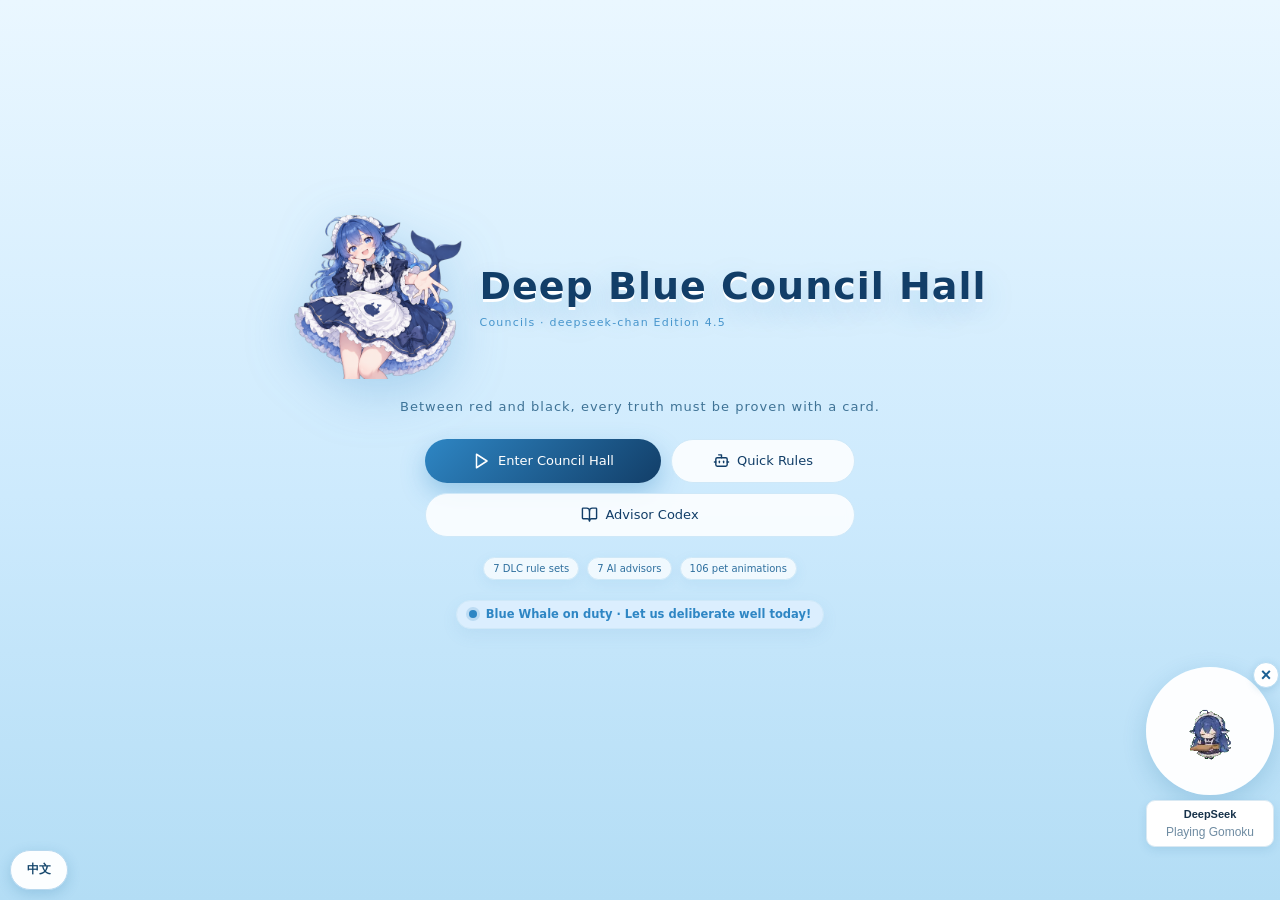
==== commit a0793c9b: "4.5.2: three Coin uses, suit colors and cumulative-change flow" ====
--- a/index.en.html
+++ b/index.en.html
@@ -450,7 +450,7 @@
  *
  * This source code is licensed under the ISC license.
  * See the LICENSE file in the root directory of this source tree.
- */let ys=null;const k1=()=>(ys=ys||new(window.AudioContext||window.webkitAudioContext),"suspended"===ys.state&&ys.resume(),ys),rm={click:{f:520,type:"sine",d:.08,g:.1},select:{f:660,type:"triangle",d:.09,g:.12},open:{f:440,type:"sine",d:.13,g:.1,slide:1.3},start:{f:392,type:"triangle",d:.18,g:.12,slide:1.5},submit:{f:740,type:"sine",d:.1,g:.12},next:{f:330,type:"sine",d:.1,g:.1},error:{f:180,type:"sawtooth",d:.16,g:.07}};function D2({f:e,type:t,d:n,g:r,slide:i}){const s=k1(),a=s.currentTime,o=s.createOscillator(),l=s.createGain();o.type=t,o.frequency.setValueAtTime(e,a),i&&o.frequency.exponentialRampToValueAtTime(e*i,a+n),l.gain.setValueAtTime(1e-4,a),l.gain.exponentialRampToValueAtTime(r,a+.008),l.gain.exponentialRampToValueAtTime(1e-4,a+n),o.connect(l).connect(s.destination),o.start(a),o.stop(a+n+.02)}const Cu=(e,t,n=.14,r=.11)=>{const i=k1(),s=i.currentTime+t,a=i.createOscillator(),o=i.createGain();a.type="sine",a.frequency.setValueAtTime(e,s),o.gain.setValueAtTime(1e-4,s),o.gain.exponentialRampToValueAtTime(r,s+.01),o.gain.exponentialRampToValueAtTime(1e-4,s+n),a.connect(o).connect(i.destination),a.start(s),a.stop(s+n+.02)},te={get enabled(){try{return"off"!==localStorage.getItem("councilsSfx")}catch{return!0}},set enabled(e){try{localStorage.setItem("councilsSfx",e?"on":"off")}catch{}},toggle(){return this.enabled=!this.enabled,this.enabled},play(e){if(this.enabled)try{D2(rm[e]||rm.click)}catch{}},win(){if(this.enabled)try{[523.25,659.25,783.99].forEach(((e,t)=>Cu(e,.09*t,.16)))}catch{}},lose(){if(this.enabled)try{Cu(392,0,.16),Cu(311.13,.12,.2)}catch{}}},R2=()=>null;function loadStats(){try{const e=JSON.parse(localStorage.getItem("councilsStats")||"{}");return{games:Number(e.games)||0,wins:Number(e.wins)||0,losses:Number(e.losses)||0,draws:Number(e.draws)||0}}catch{return{games:0,wins:0,losses:0,draws:0}}}function recordResult(e,t){try{const t=loadStats();t.games+=1,e.pScore>e.oScore?t.wins+=1:e.pScore<e.oScore?t.losses+=1:t.draws+=1,localStorage.setItem("councilsStats",JSON.stringify(t))}catch{}}function Tutorial({onClose:e,onPlay:t}){const[n,r]=E.useState(0),i=[{title:"1. Play Cards",text:"Play 1–2 cards from your hand each round. Red (♥♦) and black (♠♣) are scored separately: compare their average points after rounding up."},{title:"2. Reveal",text:"After both sides play, reveal: split by color → sum → round up → count jokers. An odd number of jokers reverses an existing win/loss; a tie is unaffected."},{title:"3. Deliberate",text:"Refill to 4 cards after each round. “End Discussion” can stop early (confirmation required). If the deck runs out and neither side can refill to 4, the match ends; the higher Conuncils Point score wins."},{title:"4. Variants",text:"Enable one DLC rule per match; in solo mode you can also choose an AI advisor and opponent strength. Win this round first, then plan the next."}],s=i[n];return h.jsx("div",{className:"settle-overlay",onClick:e,children:h.jsxs("div",{className:"settle-card tutorial-card",onClick:e=>e.stopPropagation(),children:[h.jsx("div",{className:"tutorial-kicker",children:"Learn Councils in 30 Seconds"}),h.jsx("h2",{children:s.title}),h.jsx("p",{className:"tutorial-text",children:s.text}),h.jsx("div",{className:"tutorial-dots",children:i.map(((e,t)=>h.jsx("i",{className:t===n?"on":""},t)))}),h.jsxs("div",{className:"tutorial-actions",children:[n>0&&h.jsx("button",{className:"btn-ghost",onClick:()=>r(n-1),children:"Previous"}),n<i.length-1?h.jsxs("button",{className:"btn-primary",onClick:()=>r(n+1),children:["Next ",h.jsx(r2,{size:15})]}):h.jsxs("button",{className:"btn-primary",onClick:()=>{e(),t&&t()},children:["Enter Council Hall ",h.jsx(r2,{size:15})]})]})]})})}function N2({onPlay:e,onCodex:t}){const[n,r]=E.useState(!1),[i,s]=E.useState(!1),[a]=E.useState(loadStats);return E.useEffect((()=>{const e=setTimeout((()=>r(!0)),50);return()=>clearTimeout(e)}),[]),h.jsxs(h.Fragment,{children:[h.jsx("div",{className:"start-bg"}),n&&h.jsx(E.Suspense,{fallback:null,children:h.jsx("div",{className:"start-ocean",children:h.jsx(R2,{})})}),h.jsxs("div",{className:"start-content screen-enter",children:[h.jsxs("div",{className:"start-logo",children:[h.jsx("img",{src:A2,alt:"DeepSeek"}),h.jsxs("div",{children:[h.jsx("div",{className:"start-title",children:"Deep Blue Council Hall"}),h.jsx("div",{className:"start-sub",children:"Councils · deepseek-chan Edition 4.5"})]})]}),h.jsx("p",{className:"start-tagline",children:"Between red and black, every truth must be proven with a card."}),h.jsxs("div",{className:"start-actions",children:[h.jsxs("button",{className:"btn-primary",title:"Enter Council Hall",onClick:()=>{te.play("start"),e()},children:[h.jsx(x1,{size:18})," Enter Council Hall"]}),h.jsxs("button",{className:"btn-ghost",title:"Quick Rules",onClick:()=>{te.play("open"),s(!0)},children:[h.jsx(s2,{size:17})," Quick Rules"]}),h.jsxs("button",{className:"btn-ghost",title:"Advisor Codex",onClick:()=>{te.play("open"),t()},children:[h.jsx(ho,{size:17})," Advisor Codex"]})]}),h.jsxs("div",{className:"start-features",children:[h.jsx("span",{children:"7 DLC rule sets"}),h.jsx("span",{children:"7 AI advisors"}),h.jsx("span",{children:"106 pet animations"})]}),a.games>0&&h.jsxs("div",{className:"start-stats",title:"Match record is stored in this browser.",children:["Local Record · ",h.jsx("b",{children:a.wins})," W ",h.jsx("b",{children:a.losses})," L ",h.jsx("b",{children:a.draws})," D"]}),h.jsxs("div",{className:"duty-pill",children:[h.jsx("span",{className:"duty-dot"}),"Blue Whale on duty · Let us deliberate well today!"]})]}),i&&h.jsx(Tutorial,{onClose:()=>s(!1),onPlay:e})]})}const zd=[{id:"none",tag:"Basic",name:"Standard Council",icon:"circle",brief:"No special rules enabled.",rule:"Standard rules: each side plays 1–2 cards; compare each color's average points (rounded up). If the total number of jokers this round is odd, the result reverses; ties are unaffected."},{id:"chu-zun",tag:"DLC 1",name:"Rank Removal · Everyone's a Joker",icon:"crown",brief:"J, Q, K → same-suit 0-point jokers",rule:"All J, Q, K become 0-point jokers that keep their suit (red = big joker, black = small joker). They still take up hand slots and count toward joker reversals; up to 2 cards may be played each round. These 0-point jokers still count for color splitting and average points."},{id:"kong-fu",tag:"DLC 2",name:"Pass · Pretend to Think",icon:"cloud",brief:"Up to three passes per player per match; skip playing a card.",rule:"Each player may pass up to three times per match, playing no card that round. If both pass, the round is still settled, but no cards are refilled."},{id:"tong-duo",tag:"DLC 3",name:"Mutual Snatch · Don't Even Think About It",icon:"swords",brief:"Same suit / same rank triggers a reshuffle",rule:"After settling, if the cards played by both sides share a suit or rank (dice and coins excluded), both sides discard their remaining hands and refill to 4 cards. If either side cannot refill to 4, the match ends immediately and the two scores are swapped."},{id:"yin-diao",tag:"DLC 4",name:"Dice Call · The Dice Decide",icon:"dices",brief:"Dice replace a card, 3 times per match",rule:"A die may replace one card (3 times per player per match; on a die turn you may play only 1 more card). Roll three dice: the first sets red/black; the parity of the first two sets the suit (odd-odd hearts, odd-even diamonds, even-odd spades, even-even clubs); the third doubles the points."},{id:"zhuan-bi",tag:"DLC 5",name:"Coin Flip · A Little Coin Magic",icon:"coins",brief:"Colorless joker, once per match",rule:"A coin may replace one card (once per player per match). It counts as a colorless joker: it is excluded from color splitting and average points, but counts toward joker reversals."},{id:"qiu-tong",tag:"DLC 6",name:"Parity · Only Zero and One",icon:"binary",brief:"All points modulo 2",rule:"Every card's effective value is its face value modulo 2, leaving only 0 and 1; jokers remain 0."},{id:"ji-bian",tag:"DLC 7",name:"Cumulative Change · This Time, That Time",icon:"repeat",brief:"Up to 16 rounds · Colors flip on even rounds · Points accumulate by round",rule:"The match lasts up to 16 rounds and ends after round 16 (or earlier if the deck runs out). Starting at round 2, all cards swap red/black at the beginning of every even round. A card's scoring value is (face value + current round) mod 13 (A=1, J=11, Q=12, K=13; jokers remain 0)."}],AI_LEVELS=[{id:"casual",name:"Casual",desc:"Random card play; good for learning the rules."},{id:"standard",name:"Standard",desc:"Considers suits, average points, and joker risk."},{id:"deep",name:"Deep",desc:"Simulates unknown hands and plays by win probability (slower)."}];function Rn(e){if(void 0===e)throw new ReferenceError("this hasn't been initialised - super() hasn't been called");return e}function T1(e,t){e.prototype=Object.create(t.prototype),e.prototype.constructor=e,e.__proto__=t
+ */let ys=null;const k1=()=>(ys=ys||new(window.AudioContext||window.webkitAudioContext),"suspended"===ys.state&&ys.resume(),ys),rm={click:{f:520,type:"sine",d:.08,g:.1},select:{f:660,type:"triangle",d:.09,g:.12},open:{f:440,type:"sine",d:.13,g:.1,slide:1.3},start:{f:392,type:"triangle",d:.18,g:.12,slide:1.5},submit:{f:740,type:"sine",d:.1,g:.12},next:{f:330,type:"sine",d:.1,g:.1},error:{f:180,type:"sawtooth",d:.16,g:.07}};function D2({f:e,type:t,d:n,g:r,slide:i}){const s=k1(),a=s.currentTime,o=s.createOscillator(),l=s.createGain();o.type=t,o.frequency.setValueAtTime(e,a),i&&o.frequency.exponentialRampToValueAtTime(e*i,a+n),l.gain.setValueAtTime(1e-4,a),l.gain.exponentialRampToValueAtTime(r,a+.008),l.gain.exponentialRampToValueAtTime(1e-4,a+n),o.connect(l).connect(s.destination),o.start(a),o.stop(a+n+.02)}const Cu=(e,t,n=.14,r=.11)=>{const i=k1(),s=i.currentTime+t,a=i.createOscillator(),o=i.createGain();a.type="sine",a.frequency.setValueAtTime(e,s),o.gain.setValueAtTime(1e-4,s),o.gain.exponentialRampToValueAtTime(r,s+.01),o.gain.exponentialRampToValueAtTime(1e-4,s+n),a.connect(o).connect(i.destination),a.start(s),a.stop(s+n+.02)},te={get enabled(){try{return"off"!==localStorage.getItem("councilsSfx")}catch{return!0}},set enabled(e){try{localStorage.setItem("councilsSfx",e?"on":"off")}catch{}},toggle(){return this.enabled=!this.enabled,this.enabled},play(e){if(this.enabled)try{D2(rm[e]||rm.click)}catch{}},win(){if(this.enabled)try{[523.25,659.25,783.99].forEach(((e,t)=>Cu(e,.09*t,.16)))}catch{}},lose(){if(this.enabled)try{Cu(392,0,.16),Cu(311.13,.12,.2)}catch{}}},R2=()=>null;function loadStats(){try{const e=JSON.parse(localStorage.getItem("councilsStats")||"{}");return{games:Number(e.games)||0,wins:Number(e.wins)||0,losses:Number(e.losses)||0,draws:Number(e.draws)||0}}catch{return{games:0,wins:0,losses:0,draws:0}}}function recordResult(e,t){try{const t=loadStats();t.games+=1,e.pScore>e.oScore?t.wins+=1:e.pScore<e.oScore?t.losses+=1:t.draws+=1,localStorage.setItem("councilsStats",JSON.stringify(t))}catch{}}function Tutorial({onClose:e,onPlay:t}){const[n,r]=E.useState(0),i=[{title:"1. Play Cards",text:"Play 1–2 cards from your hand each round. Red (♥♦) and black (♠♣) are scored separately: compare their average points after rounding up."},{title:"2. Reveal",text:"After both sides play, reveal: split by color → sum → round up → count jokers. An odd number of jokers reverses an existing win/loss; a tie is unaffected."},{title:"3. Deliberate",text:"Refill to 4 cards after each round. “End Discussion” can stop early (confirmation required). If the deck runs out and neither side can refill to 4, the match ends; the higher Conuncils Point score wins."},{title:"4. Variants",text:"Enable one DLC rule per match; in solo mode you can also choose an AI advisor and opponent strength. Win this round first, then plan the next."}],s=i[n];return h.jsx("div",{className:"settle-overlay",onClick:e,children:h.jsxs("div",{className:"settle-card tutorial-card",onClick:e=>e.stopPropagation(),children:[h.jsx("div",{className:"tutorial-kicker",children:"Learn Councils in 30 Seconds"}),h.jsx("h2",{children:s.title}),h.jsx("p",{className:"tutorial-text",children:s.text}),h.jsx("div",{className:"tutorial-dots",children:i.map(((e,t)=>h.jsx("i",{className:t===n?"on":""},t)))}),h.jsxs("div",{className:"tutorial-actions",children:[n>0&&h.jsx("button",{className:"btn-ghost",onClick:()=>r(n-1),children:"Previous"}),n<i.length-1?h.jsxs("button",{className:"btn-primary",onClick:()=>r(n+1),children:["Next ",h.jsx(r2,{size:15})]}):h.jsxs("button",{className:"btn-primary",onClick:()=>{e(),t&&t()},children:["Enter Council Hall ",h.jsx(r2,{size:15})]})]})]})})}function N2({onPlay:e,onCodex:t}){const[n,r]=E.useState(!1),[i,s]=E.useState(!1),[a]=E.useState(loadStats);return E.useEffect((()=>{const e=setTimeout((()=>r(!0)),50);return()=>clearTimeout(e)}),[]),h.jsxs(h.Fragment,{children:[h.jsx("div",{className:"start-bg"}),n&&h.jsx(E.Suspense,{fallback:null,children:h.jsx("div",{className:"start-ocean",children:h.jsx(R2,{})})}),h.jsxs("div",{className:"start-content screen-enter",children:[h.jsxs("div",{className:"start-logo",children:[h.jsx("img",{src:A2,alt:"DeepSeek"}),h.jsxs("div",{children:[h.jsx("div",{className:"start-title",children:"Deep Blue Council Hall"}),h.jsx("div",{className:"start-sub",children:"Councils · deepseek-chan Edition 4.5"})]})]}),h.jsx("p",{className:"start-tagline",children:"Between red and black, every truth must be proven with a card."}),h.jsxs("div",{className:"start-actions",children:[h.jsxs("button",{className:"btn-primary",title:"Enter Council Hall",onClick:()=>{te.play("start"),e()},children:[h.jsx(x1,{size:18})," Enter Council Hall"]}),h.jsxs("button",{className:"btn-ghost",title:"Quick Rules",onClick:()=>{te.play("open"),s(!0)},children:[h.jsx(s2,{size:17})," Quick Rules"]}),h.jsxs("button",{className:"btn-ghost",title:"Advisor Codex",onClick:()=>{te.play("open"),t()},children:[h.jsx(ho,{size:17})," Advisor Codex"]})]}),h.jsxs("div",{className:"start-features",children:[h.jsx("span",{children:"7 DLC rule sets"}),h.jsx("span",{children:"7 AI advisors"}),h.jsx("span",{children:"106 pet animations"})]}),a.games>0&&h.jsxs("div",{className:"start-stats",title:"Match record is stored in this browser.",children:["Local Record · ",h.jsx("b",{children:a.wins})," W ",h.jsx("b",{children:a.losses})," L ",h.jsx("b",{children:a.draws})," D"]}),h.jsxs("div",{className:"duty-pill",children:[h.jsx("span",{className:"duty-dot"}),"Blue Whale on duty · Let us deliberate well today!"]})]}),i&&h.jsx(Tutorial,{onClose:()=>s(!1),onPlay:e})]})}const zd=[{id:"none",tag:"Basic",name:"Standard Council",icon:"circle",brief:"No special rules enabled.",rule:"Standard rules: each side plays 1–2 cards; compare each color's average points (rounded up). If the total number of jokers this round is odd, the result reverses; ties are unaffected."},{id:"chu-zun",tag:"DLC 1",name:"Rank Removal · Everyone's a Joker",icon:"crown",brief:"J, Q, K → same-suit 0-point jokers",rule:"All J, Q, K become 0-point jokers that keep their suit (red = big joker, black = small joker). They still take up hand slots and count toward joker reversals; up to 2 cards may be played each round. These 0-point jokers still count for color splitting and average points."},{id:"kong-fu",tag:"DLC 2",name:"Pass · Pretend to Think",icon:"cloud",brief:"Up to three passes per player per match; skip playing a card.",rule:"Each player may pass up to three times per match, playing no card that round. If both pass, the round is still settled, but no cards are refilled."},{id:"tong-duo",tag:"DLC 3",name:"Mutual Snatch · Don't Even Think About It",icon:"swords",brief:"Same suit / same rank triggers a reshuffle",rule:"After settling, if the cards played by both sides share a suit or rank (dice and coins excluded), both sides discard their remaining hands and refill to 4 cards. If either side cannot refill to 4, the match ends immediately and the two scores are swapped."},{id:"yin-diao",tag:"DLC 4",name:"Dice Call · The Dice Decide",icon:"dices",brief:"Dice replace a card, 3 times per match",rule:"A die may replace one card (3 times per player per match; on a die turn you may play only 1 more card). Roll three dice: the first sets red/black; the parity of the first two sets the suit (odd-odd hearts, odd-even diamonds, even-odd spades, even-even clubs); the third doubles the points."},{id:"zhuan-bi",tag:"DLC 5",name:"Coin Flip · A Little Coin Magic",icon:"coins",brief:"Colorless joker, three times per match",rule:"A coin may replace one card (up to three times per player per match). It counts as a colorless joker: excluded from color splitting and average points, but counts toward joker reversals."},{id:"qiu-tong",tag:"DLC 6",name:"Parity · Only Zero and One",icon:"binary",brief:"All points modulo 2",rule:"Every card's effective value is its face value modulo 2, leaving only 0 and 1; jokers remain 0."},{id:"ji-bian",tag:"DLC 7",name:"Cumulative Change · This Time, That Time",icon:"repeat",brief:"Up to 16 rounds · Colors flip on even rounds · Points accumulate by round",rule:"The match lasts up to 16 rounds and ends after round 16 (or earlier if the deck runs out). Starting at round 2, all cards swap red/black at the beginning of every even round. A card's scoring value is (face value + current round) mod 13 (A=1, J=11, Q=12, K=13; jokers remain 0)."}],AI_LEVELS=[{id:"casual",name:"Casual",desc:"Random card play; good for learning the rules."},{id:"standard",name:"Standard",desc:"Considers suits, average points, and joker risk."},{id:"deep",name:"Deep",desc:"Simulates unknown hands and plays by win probability (slower)."}];function Rn(e){if(void 0===e)throw new ReferenceError("this hasn't been initialised - super() hasn't been called");return e}function T1(e,t){e.prototype=Object.create(t.prototype),e.prototype.constructor=e,e.__proto__=t
 /*!
  * GSAP 3.15.0
  * https://gsap.com
@@ -467,7 +467,7 @@
  * Subject to the terms at https://gsap.com/standard-license
  * @author: Jack Doyle, jack@greensock.com
  */
-var dm,ar,zi,qd,br,hm,Jd,hv,Ak=function(){return typeof window<"u"},Un={},Lr=180/Math.PI,Ii=Math.PI/180,ui=Math.atan2,pm=1e8,eh=/([A-Z])/g,Dk=/(left|right|width|margin|padding|x)/i,Rk=/[\s,\(]\S/,Sn={autoAlpha:"opacity,visibility",scale:"scaleX,scaleY",alpha:"opacity"},af=function(e,t){return t.set(t.t,t.p,Math.round(1e4*(t.s+t.c*e))/1e4+t.u,t)},Nk=function(e,t){return t.set(t.t,t.p,1===e?t.e:Math.round(1e4*(t.s+t.c*e))/1e4+t.u,t)},Lk=function(e,t){return t.set(t.t,t.p,e?Math.round(1e4*(t.s+t.c*e))/1e4+t.u:t.b,t)},Ok=function(e,t){return t.set(t.t,t.p,1===e?t.e:e?Math.round(1e4*(t.s+t.c*e))/1e4+t.u:t.b,t)},Vk=function(e,t){var n=t.s+t.c*e;t.set(t.t,t.p,~~(n+(n<0?-.5:.5))+t.u,t)},uv=function(e,t){return t.set(t.t,t.p,e?t.e:t.b,t)},cv=function(e,t){return t.set(t.t,t.p,1!==e?t.b:t.e,t)},zk=function(e,t,n){return e.style[t]=n},Ik=function(e,t,n){return e.style.setProperty(t,n)},Fk=function(e,t,n){return e._gsap[t]=n},bk=function(e,t,n){return e._gsap.scaleX=e._gsap.scaleY=n},$k=function(e,t,n,r,i){var s=e._gsap;s.scaleX=s.scaleY=n,s.renderTransform(i,s)},Bk=function(e,t,n,r,i){var s=e._gsap;s[t]=n,s.renderTransform(i,s)},we="transform",Ct=we+"Origin",Uk=function e(t,n){var r=this,i=this.target,s=i.style,a=i._gsap;if(t in Un&&s){if(this.tfm=this.tfm||{},"transform"===t)return Sn.transform.split(",").forEach((function(t){return e.call(r,t,n)}));if(~(t=Sn[t]||t).indexOf(",")?t.split(",").forEach((function(e){return r.tfm[e]=Ln(i,e)})):this.tfm[t]=a.x?a[t]:Ln(i,t),t===Ct&&(this.tfm.zOrigin=a.zOrigin),this.props.indexOf(we)>=0)return;a.svg&&(this.svgo=i.getAttribute("data-svg-origin"),this.props.push(Ct,n,"")),t=we}(s||n)&&this.props.push(t,n,s[t])},fv=function(e){e.translate&&(e.removeProperty("translate"),e.removeProperty("scale"),e.removeProperty("rotate"))},Hk=function(){var e,t,n=this.props,r=this.target,i=r.style,s=r._gsap;for(e=0;e<n.length;e+=3)n[e+1]?2===n[e+1]?r[n[e]](n[e+2]):r[n[e]]=n[e+2]:n[e+2]?i[n[e]]=n[e+2]:i.removeProperty("--"===n[e].substr(0,2)?n[e]:n[e].replace(eh,"-$1").toLowerCase());if(this.tfm){for(t in this.tfm)s[t]=this.tfm[t];s.svg&&(s.renderTransform(),r.setAttribute("data-svg-origin",this.svgo||"")),(!(e=Jd())||!e.isStart)&&!i[we]&&(fv(i),s.zOrigin&&i[Ct]&&(i[Ct]+=" "+s.zOrigin+"px",s.zOrigin=0,s.renderTransform()),s.uncache=1)}},dv=function(e,t){var n={target:e,props:[],revert:Hk,save:Uk};return e._gsap||Et.core.getCache(e),t&&e.style&&e.nodeType&&t.split(",").forEach((function(e){return n.save(e)})),n},lf=function(e,t){var n=ar.createElementNS?ar.createElementNS((t||"http://www.w3.org/1999/xhtml").replace(/^https/,"http"),e):ar.createElement(e);return n&&n.style?n:ar.createElement(e)},Nt=function e(t,n,r){var i=getComputedStyle(t);return i[n]||i.getPropertyValue(n.replace(eh,"-$1").toLowerCase())||i.getPropertyValue(n)||!r&&e(t,qi(n)||n,1)||""},mm="O,Moz,ms,Ms,Webkit".split(","),qi=function(e,t,n){var r=(t||br).style,i=5;if(e in r&&!n)return e;for(e=e.charAt(0).toUpperCase()+e.substr(1);i--&&!(mm[i]+e in r););return i<0?null:(3===i?"ms":i>=0?mm[i]:"")+e},uf=function(){Ak()&&window.document&&(dm=window,ar=dm.document,zi=ar.documentElement,br=lf("div")||{style:{}},lf("div"),we=qi(we),Ct=we+"Origin",br.style.cssText="border-width:0;line-height:0;position:absolute;padding:0",hv=!!qi("perspective"),Jd=Et.core.reverting,qd=1)},gm=function(e){var t,n=e.ownerSVGElement,r=lf("svg",n&&n.getAttribute("xmlns")||"http://www.w3.org/2000/svg"),i=e.cloneNode(!0);i.style.display="block",r.appendChild(i),zi.appendChild(r);try{t=i.getBBox()}catch{}return r.removeChild(i),zi.removeChild(r),t},ym=function(e,t){for(var n=t.length;n--;)if(e.hasAttribute(t[n]))return e.getAttribute(t[n])},pv=function(e){var t,n;try{t=e.getBBox()}catch{t=gm(e),n=1}return t&&(t.width||t.height)||n||(t=gm(e)),!t||t.width||t.x||t.y?t:{x:+ym(e,["x","cx","x1"])||0,y:+ym(e,["y","cy","y1"])||0,width:0,height:0}},mv=function(e){return!(!e.getCTM||e.parentNode&&!e.ownerSVGElement||!pv(e))},Sr=function(e,t){if(t){var n,r=e.style;t in Un&&t!==Ct&&(t=we),r.removeProperty?(("ms"===(n=t.substr(0,2))||"webkit"===t.substr(0,6))&&(t="-"+t),r.removeProperty("--"===n?t:t.replace(eh,"-$1").toLowerCase())):r.removeAttribute(t)}},lr=function(e,t,n,r,i,s){var a=new Pt(e._pt,t,n,0,1,s?cv:uv);return e._pt=a,a.b=r,a.e=i,e._props.push(n),a},vm={deg:1,rad:1,turn:1},Wk={grid:1,flex:1},kr=function e(t,n,r,i){var s,a,o,l,u=parseFloat(r)||0,c=(r+"").trim().substr((u+"").length)||"px",d=br.style,h=Dk.test(n),f="svg"===t.tagName.toLowerCase(),p=(f?"client":"offset")+(h?"Width":"Height"),m=100,g="px"===i,v="%"===i;if(i===c||!u||vm[i]||vm[c])return u;if("px"!==c&&!g&&(u=e(t,n,r,"px")),l=t.getCTM&&mv(t),(v||"%"===c)&&(Un[n]||~n.indexOf("adius")))return s=l?t.getBBox()[h?"width":"height"]:t[p],Ae(v?u/s*m:u/100*s);if(d[h?"width":"height"]=m+(g?c:i),a="rem"!==i&&~n.indexOf("adius")||"em"===i&&t.appendChild&&!f?t:t.parentNode,l&&(a=(t.ownerSVGElement||{}).parentNode),(!a||a===ar||!a.appendChild)&&(a=ar.body),(o=a._gsap)&&v&&o.width&&h&&o.time===At.time&&!o.uncache)return Ae(u/o.width*m);if(!v||"height"!==n&&"width"!==n)(v||"%"===c)&&!Wk[Nt(a,"display")]&&(d.position=Nt(t,"position")),a===t&&(d.position="static"),a.appendChild(br),s=br[p],a.removeChild(br),d.position="absolute";else{var y=t.style[n];t.style[n]=m+i,s=t[p],y?t.style[n]=y:Sr(t,n)}return h&&v&&((o=Wr(a)).time=At.time,o.width=a[p]),Ae(g?s*u/m:s&&u?m/s*u:0)},Ln=function(e,t,n,r){var i;return qd||uf(),t in Sn&&"transform"!==t&&(~(t=Sn[t]).indexOf(",")&&(t=t.split(",")[0])),Un[t]&&"transform"!==t?(i=wo(e,r),i="transformOrigin"!==t?i[t]:i.svg?i.origin:hl(Nt(e,Ct))+" "+i.zOrigin+"px"):(!(i=e.style[t])||"auto"===i||r||~(i+"").indexOf("calc("))&&(i=dl[t]&&dl[t](e,t,n)||Nt(e,t)||N1(e,t)||("opacity"===t?1:0)),n&&!~(i+"").trim().indexOf(" ")?kr(e,t,i,n)+n:i},Kk=function(e,t,n,r){if(!n||"none"===n){var i=qi(t,e,1),s=i&&Nt(e,i,1);s&&s!==n?(t=i,n=s):"borderColor"===t&&(n=Nt(e,"borderTopColor"))}var a,o,l,u,c,d,h,f,p,m,g,v=new Pt(this._pt,e.style,t,0,1,ov),y=0,x=0;if(v.b=n,v.e=r,n+="","var(--"===(r+="").substring(0,6)&&(r=Nt(e,r.substring(4,r.indexOf(")")))),"auto"===r&&(d=e.style[t],e.style[t]=r,r=Nt(e,t)||r,d?e.style[t]=d:Sr(e,t)),q1(a=[n,r]),r=a[1],l=(n=a[0]).match(Pi)||[],(r.match(Pi)||[]).length){for(;o=Pi.exec(r);)h=o[0],p=r.substring(y,o.index),c?c=(c+1)%5:("rgba("===p.substr(-5)||"hsla("===p.substr(-5))&&(c=1),h!==(d=l[x++]||"")&&(u=parseFloat(d)||0,g=d.substr((u+"").length),"="===h.charAt(1)&&(h=Vi(u,h)+g),f=parseFloat(h),m=h.substr((f+"").length),y=Pi.lastIndex-m.length,m||(m=m||Ot.units[t]||g,y===r.length&&(r+=m,v.e+=m)),g!==m&&(u=kr(e,t,d,m)||0),v._pt={_next:v._pt,p:p||1===x?p:",",s:u,c:f-u,m:c&&c<4||"zIndex"===t?Math.round:0});v.c=y<r.length?r.substring(y,r.length):""}else v.r="display"===t&&"none"===r?cv:uv;return M1.test(r)&&(v.e=0),this._pt=v,v},xm={top:"0%",bottom:"100%",left:"0%",right:"100%",center:"50%"},Gk=function(e){var t=e.split(" "),n=t[0],r=t[1]||"50%";return("top"===n||"bottom"===n||"left"===r||"right"===r)&&(e=n,n=r,r=e),t[0]=xm[n]||n,t[1]=xm[r]||r,t.join(" ")},Yk=function(e,t){if(t.tween&&t.tween._time===t.tween._dur){var n,r,i,s=t.t,a=s.style,o=t.u,l=s._gsap;if("all"===o||!0===o)a.cssText="",r=1;else for(i=(o=o.split(",")).length;--i>-1;)n=o[i],Un[n]&&(r=1,n="transformOrigin"===n?Ct:we),Sr(s,n);r&&(Sr(s,we),l&&(l.svg&&s.removeAttribute("transform"),a.scale=a.rotate=a.translate="none",wo(s,1),l.uncache=1,fv(a)))}},dl={clearProps:function(e,t,n,r,i){if("isFromStart"!==i.data){var s=e._pt=new Pt(e._pt,t,n,0,0,Yk);return s.u=r,s.pr=-10,s.tween=i,e._props.push(n),1}}},_o=[1,0,0,1,0,0],gv={},yv=function(e){return"matrix(1, 0, 0, 1, 0, 0)"===e||"none"===e||!e},_m=function(e){var t=Nt(e,we);return yv(t)?_o:t.substr(7).match(E1).map(Ae)},th=function(e,t){var n,r,i,s,a=e._gsap||Wr(e),o=e.style,l=_m(e);return a.svg&&e.getAttribute("transform")?"1,0,0,1,0,0"===(l=[(i=e.transform.baseVal.consolidate().matrix).a,i.b,i.c,i.d,i.e,i.f]).join(",")?_o:l:(l===_o&&!e.offsetParent&&e!==zi&&!a.svg&&(i=o.display,o.display="block",(!(n=e.parentNode)||!e.offsetParent&&!e.getBoundingClientRect().width)&&(s=1,r=e.nextElementSibling,zi.appendChild(e)),l=_m(e),i?o.display=i:Sr(e,"display"),s&&(r?n.insertBefore(e,r):n?n.appendChild(e):zi.removeChild(e))),t&&l.length>6?[l[0],l[1],l[4],l[5],l[12],l[13]]:l)},cf=function(e,t,n,r,i,s){var a,o,l,u=e._gsap,c=i||th(e,!0),d=u.xOrigin||0,h=u.yOrigin||0,f=u.xOffset||0,p=u.yOffset||0,m=c[0],g=c[1],v=c[2],y=c[3],x=c[4],b=c[5],w=t.split(" "),k=parseFloat(w[0])||0,_=parseFloat(w[1])||0;n?c!==_o&&(o=m*y-g*v)&&(l=k*(-g/o)+_*(m/o)-(m*b-g*x)/o,k=k*(y/o)+_*(-v/o)+(v*b-y*x)/o,_=l):(k=(a=pv(e)).x+(~w[0].indexOf("%")?k/100*a.width:k),_=a.y+(~(w[1]||w[0]).indexOf("%")?_/100*a.height:_)),r||!1!==r&&u.smooth?(x=k-d,b=_-h,u.xOffset=f+(x*m+b*v)-x,u.yOffset=p+(x*g+b*y)-b):u.xOffset=u.yOffset=0,u.xOrigin=k,u.yOrigin=_,u.smooth=!!r,u.origin=t,u.originIsAbsolute=!!n,e.style[Ct]="0px 0px",s&&(lr(s,u,"xOrigin",d,k),lr(s,u,"yOrigin",h,_),lr(s,u,"xOffset",f,u.xOffset),lr(s,u,"yOffset",p,u.yOffset)),e.setAttribute("data-svg-origin",k+" "+_)},wo=function(e,t){var n=e._gsap||new ev(e);if("x"in n&&!t&&!n.uncache)return n;var r,i,s,a,o,l,u,c,d,h,f,p,m,g,v,y,x,b,w,k,_,S,E,T,C,P,M,j,N,A,D,L,z=e.style,R=n.scaleX<0,O="px",$="deg",I=getComputedStyle(e),V=Nt(e,Ct)||"0";return r=i=s=l=u=c=d=h=f=0,a=o=1,n.svg=!(!e.getCTM||!mv(e)),I.translate&&(("none"!==I.translate||"none"!==I.scale||"none"!==I.rotate)&&(z[we]=("none"!==I.translate?"translate3d("+(I.translate+" 0 0").split(" ").slice(0,3).join(", ")+") ":"")+("none"!==I.rotate?"rotate("+I.rotate+") ":"")+("none"!==I.scale?"scale("+I.scale.split(" ").join(",")+") ":"")+("none"!==I[we]?I[we]:"")),z.scale=z.rotate=z.translate="none"),g=th(e,n.svg),n.svg&&(n.uncache?(C=e.getBBox(),V=n.xOrigin-C.x+"px "+(n.yOrigin-C.y)+"px",T=""):T=!t&&e.getAttribute("data-svg-origin"),cf(e,T||V,!!T||n.originIsAbsolute,!1!==n.smooth,g)),p=n.xOrigin||0,m=n.yOrigin||0,g!==_o&&(b=g[0],w=g[1],k=g[2],_=g[3],r=S=g[4],i=E=g[5],6===g.length?(a=Math.sqrt(b*b+w*w),o=Math.sqrt(_*_+k*k),l=b||w?ui(w,b)*Lr:0,(d=k||_?ui(k,_)*Lr+l:0)&&(o*=Math.abs(Math.cos(d*Ii))),n.svg&&(r-=p-(p*b+m*k),i-=m-(p*w+m*_))):(L=g[6],A=g[7],M=g[8],j=g[9],N=g[10],D=g[11],r=g[12],i=g[13],s=g[14],u=(v=ui(L,N))*Lr,v&&(T=S*(y=Math.cos(-v))+M*(x=Math.sin(-v)),C=E*y+j*x,P=L*y+N*x,M=S*-x+M*y,j=E*-x+j*y,N=L*-x+N*y,D=A*-x+D*y,S=T,E=C,L=P),c=(v=ui(-k,N))*Lr,v&&(y=Math.cos(-v),D=_*(x=Math.sin(-v))+D*y,b=T=b*y-M*x,w=C=w*y-j*x,k=P=k*y-N*x),l=(v=ui(w,b))*Lr,v&&(T=b*(y=Math.cos(v))+w*(x=Math.sin(v)),C=S*y+E*x,w=w*y-b*x,E=E*y-S*x,b=T,S=C),u&&Math.abs(u)+Math.abs(l)>359.9&&(u=l=0,c=180-c),a=Ae(Math.sqrt(b*b+w*w+k*k)),o=Ae(Math.sqrt(E*E+L*L)),v=ui(S,E),d=Math.abs(v)>2e-4?v*Lr:0,f=D?1/(D<0?-D:D):0),n.svg&&(T=e.getAttribute("transform"),n.forceCSS=e.setAttribute("transform","")||!yv(Nt(e,we)),T&&e.setAttribute("transform",T))),Math.abs(d)>90&&Math.abs(d)<270&&(R?(a*=-1,d+=l<=0?180:-180,l+=l<=0?180:-180):(o*=-1,d+=d<=0?180:-180)),t=t||n.uncache,n.x=r-((n.xPercent=r&&(!t&&n.xPercent||(Math.round(e.offsetWidth/2)===Math.round(-r)?-50:0)))?e.offsetWidth*n.xPercent/100:0)+O,n.y=i-((n.yPercent=i&&(!t&&n.yPercent||(Math.round(e.offsetHeight/2)===Math.round(-i)?-50:0)))?e.offsetHeight*n.yPercent/100:0)+O,n.z=s+O,n.scaleX=Ae(a),n.scaleY=Ae(o),n.rotation=Ae(l)+$,n.rotationX=Ae(u)+$,n.rotationY=Ae(c)+$,n.skewX=d+$,n.skewY=h+$,n.transformPerspective=f+O,(n.zOrigin=parseFloat(V.split(" ")[2])||!t&&n.zOrigin||0)&&(z[Ct]=hl(V)),n.xOffset=n.yOffset=0,n.force3D=Ot.force3D,n.renderTransform=n.svg?Qk:hv?vv:Xk,n.uncache=0,n},hl=function(e){return(e=e.split(" "))[0]+" "+e[1]},Lu=function(e,t,n){var r=lt(t);return Ae(parseFloat(t)+parseFloat(kr(e,"x",n+"px",r)))+r},Xk=function(e,t){t.z="0px",t.rotationY=t.rotationX="0deg",t.force3D=0,vv(e,t)},Ar="0deg",vs="0px",Dr=") ",vv=function(e,t){var n=t||this,r=n.xPercent,i=n.yPercent,s=n.x,a=n.y,o=n.z,l=n.rotation,u=n.rotationY,c=n.rotationX,d=n.skewX,h=n.skewY,f=n.scaleX,p=n.scaleY,m=n.transformPerspective,g=n.force3D,v=n.target,y=n.zOrigin,x="",b="auto"===g&&e&&1!==e||!0===g;if(y&&(c!==Ar||u!==Ar)){var w,k=parseFloat(u)*Ii,_=Math.sin(k),S=Math.cos(k);k=parseFloat(c)*Ii,w=Math.cos(k),s=Lu(v,s,_*w*-y),a=Lu(v,a,-Math.sin(k)*-y),o=Lu(v,o,S*w*-y+y)}m!==vs&&(x+="perspective("+m+Dr),(r||i)&&(x+="translate("+r+"%, "+i+"%) "),(b||s!==vs||a!==vs||o!==vs)&&(x+=o!==vs||b?"translate3d("+s+", "+a+", "+o+") ":"translate("+s+", "+a+Dr),l!==Ar&&(x+="rotate("+l+Dr),u!==Ar&&(x+="rotateY("+u+Dr),c!==Ar&&(x+="rotateX("+c+Dr),(d!==Ar||h!==Ar)&&(x+="skew("+d+", "+h+Dr),(1!==f||1!==p)&&(x+="scale("+f+", "+p+Dr),v.style[we]=x||"translate(0, 0)"},Qk=function(e,t){var n,r,i,s,a,o=t||this,l=o.xPercent,u=o.yPercent,c=o.x,d=o.y,h=o.rotation,f=o.skewX,p=o.skewY,m=o.scaleX,g=o.scaleY,v=o.target,y=o.xOrigin,x=o.yOrigin,b=o.xOffset,w=o.yOffset,k=o.forceCSS,_=parseFloat(c),S=parseFloat(d);h=parseFloat(h),f=parseFloat(f),(p=parseFloat(p))&&(f+=p=parseFloat(p),h+=p),h||f?(h*=Ii,f*=Ii,n=Math.cos(h)*m,r=Math.sin(h)*m,i=Math.sin(h-f)*-g,s=Math.cos(h-f)*g,f&&(p*=Ii,a=Math.tan(f-p),i*=a=Math.sqrt(1+a*a),s*=a,p&&(a=Math.tan(p),n*=a=Math.sqrt(1+a*a),r*=a)),n=Ae(n),r=Ae(r),i=Ae(i),s=Ae(s)):(n=m,s=g,r=i=0),(_&&!~(c+"").indexOf("px")||S&&!~(d+"").indexOf("px"))&&(_=kr(v,"x",c,"px"),S=kr(v,"y",d,"px")),(y||x||b||w)&&(_=Ae(_+y-(y*n+x*i)+b),S=Ae(S+x-(y*r+x*s)+w)),(l||u)&&(a=v.getBBox(),_=Ae(_+l/100*a.width),S=Ae(S+u/100*a.height)),a="matrix("+n+","+r+","+i+","+s+","+_+","+S+")",v.setAttribute("transform",a),k&&(v.style[we]=a)},Zk=function(e,t,n,r,i){var s,a,o=360,l=Ze(i),u=parseFloat(i)*(l&&~i.indexOf("rad")?Lr:1)-r,c=r+u+"deg";return l&&("short"===(s=i.split("_")[1])&&((u%=o)!==u%180&&(u+=u<0?o:-o)),"cw"===s&&u<0?u=(u+o*pm)%o-~~(u/o)*o:"ccw"===s&&u>0&&(u=(u-o*pm)%o-~~(u/o)*o)),e._pt=a=new Pt(e._pt,t,n,r,u,Nk),a.e=c,a.u="deg",e._props.push(n),a},wm=function(e,t){for(var n in t)e[n]=t[n];return e},qk=function(e,t,n){var r,i,s,a,o,l,u,c=wm({},n._gsap),d=n.style;for(i in c.svg?(s=n.getAttribute("transform"),n.setAttribute("transform",""),d[we]=t,r=wo(n,1),Sr(n,we),n.setAttribute("transform",s)):(s=getComputedStyle(n)[we],d[we]=t,r=wo(n,1),d[we]=s),Un)(s=c[i])!==(a=r[i])&&"perspective,force3D,transformOrigin,svgOrigin".indexOf(i)<0&&(o=lt(s)!==(u=lt(a))?kr(n,i,s,u):parseFloat(s),l=parseFloat(a),e._pt=new Pt(e._pt,r,i,o,l-o,af),e._pt.u=u||0,e._props.push(i));wm(r,c)};Tt("padding,margin,Width,Radius",(function(e,t){var n="Top",r="Right",i="Bottom",s="Left",a=(t<3?[n,r,i,s]:[n+s,n+r,i+r,i+s]).map((function(n){return t<2?e+n:"border"+n+e}));dl[t>1?"border"+e:e]=function(e,t,n,r,i){var s,o;if(arguments.length<4)return s=a.map((function(t){return Ln(e,t,n)})),5===(o=s.join(" ")).split(s[0]).length?s[0]:o;s=(r+"").split(" "),o={},a.forEach((function(e,t){return o[e]=s[t]=s[t]||s[(t-1)/2|0]})),e.init(t,o,i)}}));var xv={name:"css",register:uf,targetTest:function(e){return e.style&&e.nodeType},init:function(e,t,n,r,i){var s,a,o,l,u,c,d,h,f,p,m,g,v,y,x,b,w,k=this._props,_=e.style,S=n.vars.startAt;for(d in qd||uf(),this.styles=this.styles||dv(e),b=this.styles.props,this.tween=n,t)if("autoRound"!==d&&(a=t[d],!jt[d]||!tv(d,t,n,r,e,i)))if(u=typeof a,c=dl[d],"function"===u&&(u=typeof(a=a.call(n,r,e,i))),"string"===u&&~a.indexOf("random(")&&(a=yo(a)),c)c(this,e,d,a,n)&&(x=1);else if("--"===d.substr(0,2))s=(getComputedStyle(e).getPropertyValue(d)+"").trim(),a+="",vr.lastIndex=0,vr.test(s)||(h=lt(s),(f=lt(a))?h!==f&&(s=kr(e,d,s,f)+f):h&&(a+=h)),this.add(_,"setProperty",s,a,r,i,0,0,d),k.push(d),b.push(d,0,_[d]);else if("undefined"!==u){if(S&&d in S?(s="function"==typeof S[d]?S[d].call(n,r,e,i):S[d],Ze(s)&&~s.indexOf("random(")&&(s=yo(s)),lt(s+"")||"auto"===s||(s+=Ot.units[d]||lt(Ln(e,d))||""),"="===(s+"").charAt(1)&&(s=Ln(e,d))):s=Ln(e,d),l=parseFloat(s),(p="string"===u&&"="===a.charAt(1)&&a.substr(0,2))&&(a=a.substr(2)),o=parseFloat(a),d in Sn&&("autoAlpha"===d&&(1===l&&"hidden"===Ln(e,"visibility")&&o&&(l=0),b.push("visibility",0,_.visibility),lr(this,_,"visibility",l?"inherit":"hidden",o?"inherit":"hidden",!o)),"scale"!==d&&"transform"!==d&&(~(d=Sn[d]).indexOf(",")&&(d=d.split(",")[0]))),m=d in Un){if(this.styles.save(d),w=a,"string"===u&&"var(--"===a.substring(0,6)){if("calc("===(a=Nt(e,a.substring(4,a.indexOf(")")))).substring(0,5)){var E=e.style.perspective;e.style.perspective=a,a=Nt(e,"perspective"),E?e.style.perspective=E:Sr(e,"perspective")}o=parseFloat(a)}if(g||((v=e._gsap).renderTransform&&!t.parseTransform||wo(e,t.parseTransform),y=!1!==t.smoothOrigin&&v.smooth,(g=this._pt=new Pt(this._pt,_,we,0,1,v.renderTransform,v,0,-1)).dep=1),"scale"===d)this._pt=new Pt(this._pt,v,"scaleY",v.scaleY,(p?Vi(v.scaleY,p+o):o)-v.scaleY||0,af),this._pt.u=0,k.push("scaleY",d),d+="X";else{if("transformOrigin"===d){b.push(Ct,0,_[Ct]),a=Gk(a),v.svg?cf(e,a,0,y,0,this):((f=parseFloat(a.split(" ")[2])||0)!==v.zOrigin&&lr(this,v,"zOrigin",v.zOrigin,f),lr(this,_,d,hl(s),hl(a)));continue}if("svgOrigin"===d){cf(e,a,1,y,0,this);continue}if(d in gv){Zk(this,v,d,l,p?Vi(l,p+a):a);continue}if("smoothOrigin"===d){lr(this,v,"smooth",v.smooth,a);continue}if("force3D"===d){v[d]=a;continue}if("transform"===d){qk(this,a,e);continue}}}else d in _||(d=qi(d)||d);if(m||(o||0===o)&&(l||0===l)&&!Rk.test(a)&&d in _)o||(o=0),(h=(s+"").substr((l+"").length))!==(f=lt(a)||(d in Ot.units?Ot.units[d]:h))&&(l=kr(e,d,s,f)),this._pt=new Pt(this._pt,m?v:_,d,l,(p?Vi(l,p+o):o)-l,m||"px"!==f&&"zIndex"!==d||!1===t.autoRound?af:Vk),this._pt.u=f||0,m&&w!==a?(this._pt.b=s,this._pt.e=w,this._pt.r=Ok):h!==f&&"%"!==f&&(this._pt.b=s,this._pt.r=Lk);else if(d in _)Kk.call(this,e,d,s,p?p+a:a);else if(d in e)this.add(e,d,s||e[d],p?p+a:a,r,i);else if("parseTransform"!==d){Bd(d,a);continue}m||(d in _?b.push(d,0,_[d]):"function"==typeof e[d]?b.push(d,2,e[d]()):b.push(d,1,s||e[d])),k.push(d)}x&&av(this)},render:function(e,t){if(t.tween._time||!Jd())for(var n=t._pt;n;)n.r(e,n.d),n=n._next;else t.styles.revert()},get:Ln,aliases:Sn,getSetter:function(e,t,n){var r=Sn[t];return r&&r.indexOf(",")<0&&(t=r),t in Un&&t!==Ct&&(e._gsap.x||Ln(e,"x"))?n&&hm===n?"scale"===t?bk:Fk:(hm=n||{})&&("scale"===t?$k:Bk):e.style&&!Fd(e.style[t])?zk:~t.indexOf("-")?Ik:Qd(e,t)},core:{_removeProperty:Sr,_getMatrix:th}};Et.utils.checkPrefix=qi,Et.core.getStyleSaver=dv,function(e,t){var n=Tt(e+","+t+",transform,transformOrigin,svgOrigin,force3D,smoothOrigin,transformPerspective",(function(e){Un[e]=1}));Tt(t,(function(e){Ot.units[e]="deg",gv[e]=1})),Sn[n[13]]=e+","+t,Tt("0:translateX,1:translateY,2:translateZ,8:rotate,8:rotationZ,8:rotateZ,9:rotateX,10:rotateY",(function(e){var t=e.split(":");Sn[t[1]]=n[t[0]]}))}("x,y,z,scale,scaleX,scaleY,xPercent,yPercent","rotation,rotationX,rotationY,skewX,skewY"),Tt("x,y,z,top,right,bottom,left,width,height,fontSize,padding,margin,perspective",(function(e){Ot.units[e]="px"})),Et.registerPlugin(xv);var _v=Et.registerPlugin(xv)||Et;_v.core.Tween;const Jk=[{image:"https://picsum.photos/id/1015/900/1200",label:"Canyon",link:"#"},{image:"https://picsum.photos/id/1018/900/1200",label:"Ridgeline",link:"#"},{image:"https://picsum.photos/id/1039/900/1200",label:"Falls",link:"#"},{image:"https://picsum.photos/id/1043/900/1200",label:"Harbour",link:"#"},{image:"https://picsum.photos/id/1044/900/1200",label:"Skyline",link:"#"}],eT=({items:e=Jk,defaultIndex:t=2,accentColor:n="#ffffff",overlayColor:r="#060010",textColor:i="#ffffff",height:s=460,gap:a=10,radius:o=16,expandRatio:l=.52,orientation:u="horizontal",duration:c=.6,ease:d="power3.out",parallax:f=.5,tilt:p=8,stagger:m=.06,trigger:g="hover",showLabels:v=!0,grayscale:y=!0,className:x=""})=>{const b=E.useRef(null),w=E.useRef([]),k=E.useRef([]),_=E.useRef([]),S=E.useRef([]),T=E.useRef(null),C=E.useRef(!0),P=E.useRef(320),M="vertical"===u,j=e.length,[N,A]=E.useState(Math.min(Math.max(t,0),j-1)),D=!!(typeof window<"u"&&window.matchMedia)&&window.matchMedia("(prefers-reduced-motion: reduce)").matches,L=E.useCallback((e=>{var t;const n=w.current;if(!n.length)return;const r=Math.min(Math.max(l,.2),.9),i=j>1?r*(j-1)/(1-r):1,s=P.current;null==(t=T.current)||t.kill();const a=e&&!D?c:0,o=_v.timeline();n.forEach(((e,t)=>{if(!e)return;const n=t===N,r=k.current[t],l=_.current[t],u=S.current[t],c=n?0:t<N?p:-p,h=M?{rotateX:-c}:{rotateY:c};if(o.to(e,{flexGrow:n?i:1,...h,duration:a,ease:d},0),r){const e=Math.max(-1.5,Math.min(1.5,N-t))*f*s*.06,i=y?n?0:1:0;o.to(r,{xPercent:-50,yPercent:-50,x:M||n?0:e,y:M?n?0:e:0,"--ag-gray":i,"--ag-dim":n?0:.35,duration:a,ease:d},0)}v&&l&&u&&(n?o.to([l,u],{opacity:1,x:0,duration:a,ease:d,stagger:D?0:m},0):o.to([l,u],{opacity:0,x:-14,duration:.6*a,ease:d},0))})),T.current=o}),[N,j,l,c,d,M,p,f,y,v,m,D]);E.useEffect((()=>{const e=b.current;if(!e)return;const t=()=>{const t=e.getBoundingClientRect(),n=M?t.height:t.width,r=Math.max(n-a*(j-1),120),i=Math.max(140,r*Math.min(Math.max(l,.2),.9)*1.22);P.current=i,e.style.setProperty("--ag-media-size",`${i}px`),L(!C.current)};t();const n=new ResizeObserver(t);return n.observe(e),()=>n.disconnect()}),[L,a,j,l,M]),E.useEffect((()=>{L(!C.current),C.current=!1}),[L]),E.useEffect((()=>()=>{var e;null==(e=T.current)||e.kill()}),[]);return h.jsx("div",{ref:b,className:`accordion-gallery${M?" accordion-gallery--vertical":""}${x?` ${x}`:""}`,style:{"--ag-accent":n,"--ag-overlay":r,"--ag-text":i,"--ag-gap":`${a}px`,"--ag-radius":`${o}px`,height:M?`${Math.round(1.6*s)}px`:`${s}px`},role:"list","aria-label":"Image accordion gallery",children:e.map(((e,t)=>{const n=t===N,r=e.link?"a":"div";return h.jsxs(r,{ref:e=>w.current[t]=e,className:"ag-panel"+(n?" ag-panel--active":""),style:{borderRadius:`${o}px`},href:e.link||void 0,onClick:e=>((e,t)=>{e!==N&&(t.preventDefault(),A(e))})(t,e),onMouseEnter:()=>(e=>{"hover"===g&&A(e)})(t),onFocus:()=>A(t),onKeyDown:e=>((e,t)=>{"ArrowRight"===t.key||"ArrowDown"===t.key?(t.preventDefault(),A((e+1)%j)):("ArrowLeft"===t.key||"ArrowUp"===t.key)&&(t.preventDefault(),A((e-1+j)%j))})(t,e),role:"listitem",tabIndex:0,"aria-current":n?"true":void 0,"aria-label":e.label,children:[h.jsxs("span",{className:"ag-panel__frame",children:[h.jsx("span",{className:"ag-panel__media",ref:e=>k.current[t]=e,children:h.jsx("img",{src:e.image,alt:e.alt||e.label||"",draggable:"false"})}),h.jsx("span",{className:"ag-panel__overlay","aria-hidden":"true"})]}),v&&h.jsxs("span",{className:"ag-panel__label","aria-hidden":"true",children:[h.jsx("span",{className:"ag-panel__bar",ref:e=>_.current[t]=e}),h.jsx("span",{className:"ag-panel__text",ref:e=>S.current[t]=e,children:e.label})]})]},t)}))})},wv=E.createContext({});function nh(e){const t=E.useRef(null);return null===t.current&&(t.current=e()),t.current}const tT=typeof window<"u",ff=tT?E.useLayoutEffect:E.useEffect,rh=E.createContext(null);function ih(e,t){-1===e.indexOf(t)&&e.push(t)}function ri(e,t){const n=e.indexOf(t);n>-1&&e.splice(n,1)}const Yn=(e,t,n)=>n>t?t:n<e?e:n;let Lo=()=>{};const Hn={},sh=e=>/^-?(?:\d+(?:\.\d+)?|\.\d+)$/u.test(e),oh=e=>"object"==typeof e&&null!==e,ah=e=>/^0[^.\s]+$/u.test(e);function Sv(e){let t;return()=>(void 0===t&&(t=e()),t)}const fn=e=>e,Oo=(...e)=>e.reduce(((e,t)=>n=>t(e(n)))),Ji=(e,t,n)=>{const r=t-e;return r?(n-e)/r:1};class pl{constructor(){this.subscriptions=[]}add(e){return ih(this.subscriptions,e),()=>this.remove(e)}remove(e){ri(this.subscriptions,e)}notify(e,t,n){const r=this.subscriptions.length;if(r)if(1===r)this.subscriptions[0](e,t,n);else for(let i=0;i<r;i++){const r=this.subscriptions[i];r&&r(e,t,n)}}getSize(){return this.subscriptions.length}clear(){this.subscriptions.length=0}}const Vt=e=>1e3*e,Qt=e=>e/1e3,kv=(e,t)=>t?e*(1e3/t):0,nT=(e,t,n)=>{const r=t-e;return((n-e)%r+r)%r+e},Tv=(e,t,n)=>(((1-3*n+3*t)*e+(3*n-6*t))*e+3*t)*e,rT=1e-7,iT=12;function sT(e,t,n,r,i){let s,a,o=0;do{a=t+(n-t)/2,s=Tv(a,r,i)-e,s>0?n=a:t=a}while(Math.abs(s)>rT&&++o<iT);return a}function Vo(e,t,n,r){if(e===t&&n===r)return fn;return i=>0===i||1===i?i:Tv((t=>sT(t,0,1,e,n))(i),t,r)}const Pv=e=>t=>t<=.5?e(2*t)/2:(2-e(2*(1-t)))/2,lh=e=>t=>1-e(1-t),Cv=Vo(.33,1.53,.69,.99),uh=lh(Cv),Ev=Pv(uh),Mv=e=>e>=1?1:(e*=2)<1?.5*uh(e):.5*(2-Math.pow(2,-10*(e-1))),ch=e=>1-Math.sin(Math.acos(e)),jv=lh(ch),Av=Pv(ch),oT=Vo(.42,0,1,1),aT=Vo(0,0,.58,1),fh=Vo(.42,0,.58,1),Dv=e=>Array.isArray(e)&&"number"!=typeof e[0];function Rv(e,t){return Dv(e)?e[nT(0,e.length,t)]:e}const Nv=e=>Array.isArray(e)&&"number"==typeof e[0],lT={linear:fn,easeIn:oT,easeInOut:fh,easeOut:aT,circIn:ch,circInOut:Av,circOut:jv,backIn:uh,backInOut:Ev,backOut:Cv,anticipate:Mv},uT=e=>"string"==typeof e,Sm=e=>{if(Nv(e)){Lo(4===e.length);const[t,n,r,i]=e;return Vo(t,n,r,i)}return uT(e)?lT[e]:e},Ue={delta:0,timestamp:0,isProcessing:!1};let Ma;function cT(){Ma=void 0}const Xe={now:()=>(void 0===Ma&&Xe.set(Ue.isProcessing||Hn.useManualTiming?Ue.timestamp:performance.now()),Ma),set:e=>{Ma=e,queueMicrotask(cT)}},Fi=e=>Math.round(1e5*e)/1e5,Lv=e=>t=>"string"==typeof t&&t.startsWith(e),Ov=Lv("--"),fT=Lv("var(--"),dh=e=>!!fT(e)&&dT.test(e.split("/*")[0].trim()),dT=/var\(--(?:[\w-]+\s*|[\w-]+\s*,(?:\s*[^)(\s]|\s*\((?:[^)(]|\([^)(]*\))*\))+\s*)\)$/iu;function km(e){return"string"==typeof e&&e.split("/*")[0].includes("var(--")}const os={test:e=>"number"==typeof e,parse:parseFloat,transform:e=>e},So={...os,transform:e=>Yn(0,1,e)},sa={...os,default:1},hh=/-?(?:\d+(?:\.\d+)?|\.\d+)/gu;function hT(e){return null==e}const pT=/^(?:#[\da-f]{3,8}|(?:rgb|hsl)a?\((?:-?[\d.]+%?[,\s]+){2}-?[\d.]+%?\s*(?:[,/]\s*)?(?:\b\d+(?:\.\d+)?|\.\d+)?%?\))$/iu,ph=(e,t)=>n=>!!("string"==typeof n&&pT.test(n)&&n.startsWith(e)||t&&!hT(n)&&Object.prototype.hasOwnProperty.call(n,t)),Vv=(e,t,n)=>r=>{if("string"!=typeof r)return r;const[i,s,a,o]=r.match(hh);return{[e]:parseFloat(i),[t]:parseFloat(s),[n]:parseFloat(a),alpha:void 0!==o?parseFloat(o):1}},mT=e=>Yn(0,255,e),Ou={...os,transform:e=>Math.round(mT(e))},$r={test:ph("rgb","red"),parse:Vv("red","green","blue"),transform:({red:e,green:t,blue:n,alpha:r=1})=>"rgba("+Ou.transform(e)+", "+Ou.transform(t)+", "+Ou.transform(n)+", "+Fi(So.transform(r))+")"};function gT(e){let t="",n="",r="",i="";return e.length>5?(t=e.substring(1,3),n=e.substring(3,5),r=e.substring(5,7),i=e.substring(7,9)):(t=e.substring(1,2),n=e.substring(2,3),r=e.substring(3,4),i=e.substring(4,5),t+=t,n+=n,r+=r,i+=i),{red:parseInt(t,16),green:parseInt(n,16),blue:parseInt(r,16),alpha:i?parseInt(i,16)/255:1}}const df={test:ph("#"),parse:gT,transform:$r.transform},zo=e=>({test:t=>"string"==typeof t&&t.endsWith(e)&&1===t.split(" ").length,parse:parseFloat,transform:t=>`${t}${e}`}),An=zo("deg"),Pn=zo("%"),$=zo("px"),yT=zo("vh"),vT=zo("vw"),Tm={...Pn,parse:e=>Pn.parse(e)/100,transform:e=>Pn.transform(100*e)},Ei={test:ph("hsl","hue"),parse:Vv("hue","saturation","lightness"),transform:({hue:e,saturation:t,lightness:n,alpha:r=1})=>"hsla("+Math.round(e)+", "+Pn.transform(Fi(t))+", "+Pn.transform(Fi(n))+", "+Fi(So.transform(r))+")"},He={test:e=>$r.test(e)||df.test(e)||Ei.test(e),parse:e=>$r.test(e)?$r.parse(e):Ei.test(e)?Ei.parse(e):df.parse(e),transform:e=>"string"==typeof e?e:e.hasOwnProperty("red")?$r.transform(e):Ei.transform(e),getAnimatableNone:e=>{const t=He.parse(e);return t.alpha=0,He.transform(t)}},xT=/(?:#[\da-f]{3,8}|(?:rgb|hsl)a?\((?:-?[\d.]+%?[,\s]+){2}-?[\d.]+%?\s*(?:[,/]\s*)?(?:\b\d+(?:\.\d+)?|\.\d+)?%?\))/giu,zv=new RegExp(hh.source),Iv=new RegExp(xT.source,"i");function _T(e){return isNaN(e)&&"string"==typeof e&&(zv.test(e)||Iv.test(e))}const Fv="number",bv="color",wT="var",ST="var(",Pm="${}",kT=/var\s*\(\s*--(?:[\w-]+\s*|[\w-]+\s*,(?:\s*[^)(\s]|\s*\((?:[^)(]|\([^)(]*\))*\))+\s*)\)|#[\da-f]{3,8}|(?:rgb|hsl)a?\((?:-?[\d.]+%?[,\s]+){2}-?[\d.]+%?\s*(?:[,/]\s*)?(?:\b\d+(?:\.\d+)?|\.\d+)?%?\)|-?(?:\d+(?:\.\d+)?|\.\d+)/giu;function TT(e){const t=e.toString();return zv.test(t)||Iv.test(t)}function ko(e){const t=e.toString(),n=[],r={color:[],number:[],var:[]},i=[];let s=0;const a=t.replace(kT,(e=>(He.test(e)?(r.color.push(s),i.push(bv),n.push(He.parse(e))):e.startsWith(ST)?(r.var.push(s),i.push(wT),n.push(e)):(r.number.push(s),i.push(Fv),n.push(parseFloat(e))),++s,Pm))).split(Pm);return{values:n,split:a,indexes:r,types:i}}function PT(e){return ko(e).values}function $v({split:e,types:t}){const n=e.length;return r=>{let i="";for(let s=0;s<n;s++)if(i+=e[s],void 0!==r[s]){const e=t[s];i+=e===Fv?Fi(r[s]):e===bv?He.transform(r[s]):r[s]}return i}}function CT(e){return $v(ko(e))}const ET=e=>"number"==typeof e?0:He.test(e)?He.getAnimatableNone(e):e,MT=(e,t)=>"number"==typeof e?null!=t&&t.trim().endsWith("/")?e:0:ET(e);function jT(e){const t=ko(e);return $v(t)(t.values.map(((e,n)=>MT(e,t.split[n]))))}const zt={test:_T,parse:PT,createTransformer:CT,getAnimatableNone:jT};function Vu(e,t,n){return n<0&&(n+=1),n>1&&(n-=1),n<1/6?e+6*(t-e)*n:n<.5?t:n<2/3?e+(t-e)*(2/3-n)*6:e}function AT({hue:e,saturation:t,lightness:n,alpha:r}){e/=360,n/=100;let i=0,s=0,a=0;if(t/=100){const r=n<.5?n*(1+t):n+t-n*t,o=2*n-r;i=Vu(o,r,e+1/3),s=Vu(o,r,e),a=Vu(o,r,e-1/3)}else i=s=a=n;return{red:Math.round(255*i),green:Math.round(255*s),blue:Math.round(255*a),alpha:r}}function ml(e,t){return n=>n>0?t:e}const ae=(e,t,n)=>e+(t-e)*n,zu=(e,t,n)=>{const r=e*e,i=n*(t*t-r)+r;return i<0?0:Math.sqrt(i)},DT=[df,$r,Ei],RT=e=>DT.find((t=>t.test(e)));function Cm(e){const t=RT(e);if(!t)return!1;let n=t.parse(e);return t===Ei&&(n=AT(n)),n}const Em=(e,t)=>{const n=Cm(e),r=Cm(t);if(!n||!r)return ml(e,t);const i={...n};return e=>(i.red=zu(n.red,r.red,e),i.green=zu(n.green,r.green,e),i.blue=zu(n.blue,r.blue,e),i.alpha=ae(n.alpha,r.alpha,e),$r.transform(i))},hf=new Set(["none","hidden"]);function NT(e,t){return hf.has(e)?n=>n<=0?e:t:n=>n>=1?t:e}function LT(e,t){return n=>ae(e,t,n)}function mh(e){return"number"==typeof e?LT:"string"==typeof e?dh(e)?ml:He.test(e)?Em:zT:Array.isArray(e)?Bv:"object"==typeof e?He.test(e)?Em:OT:ml}function Bv(e,t){const n=[...e],r=n.length,i=e.map(((e,n)=>mh(e)(e,t[n])));return e=>{for(let t=0;t<r;t++)n[t]=i[t](e);return n}}function OT(e,t){const n={...e,...t},r={};for(const i in n)void 0!==e[i]&&void 0!==t[i]&&(r[i]=mh(e[i])(e[i],t[i]));return e=>{for(const t in r)n[t]=r[t](e);return n}}function VT(e,t){const n=[],r={color:0,var:0,number:0};for(let i=0;i<t.values.length;i++){const s=t.types[i],a=e.indexes[s][r[s]],o=e.values[a]??0;n[i]=o,r[s]++}return n}const zT=(e,t)=>{const n=zt.createTransformer(t),r=ko(e),i=ko(t);return r.indexes.var.length===i.indexes.var.length&&r.indexes.color.length===i.indexes.color.length&&r.indexes.number.length>=i.indexes.number.length?hf.has(e)&&!i.values.length||hf.has(t)&&!r.values.length?NT(e,t):Oo(Bv(VT(r,i),i.values),n):ml(e,t)},Mm=/^(-?(?:\d+(?:\.\d*)?|\.\d+))([a-z%]*)$/iu;function IT(e,t){const n=Mm.exec(e);if(!n)return;const r=Mm.exec(t);if(!r||n[2]!==r[2])return;const i=n[2],s=parseFloat(n[1]),a=parseFloat(r[1]);return e=>Fi(ae(s,a,e))+i}function gh(e,t,n){if("number"==typeof e&&"number"==typeof t&&"number"==typeof n)return ae(e,t,n);if("string"==typeof e&&"string"==typeof t){const n=IT(e,t);if(n)return n}return mh(e)(e,t)}const oa=["setup","read","resolveKeyframes","preUpdate","update","preRender","render","postRender"];function FT(e){let t=new Set,n=new Set,r=!1,i=!1;const s=new Set;let a={delta:0,timestamp:0,isProcessing:!1};function o(t){s.has(t)&&(n.add(t),e()),t(a)}const l={schedule:(e,i=!1,a=!1)=>{const o=a&&r?t:n;return i&&s.add(e),o.add(e),e},cancel:e=>{n.delete(e),s.delete(e)},process:e=>{if(a=e,r)return void(i=!0);r=!0;const s=t;t=n,n=s,t.forEach(o),t.clear(),r=!1,i&&(i=!1,l.process(e))}};return l}const bT=40;function Uv(e,t,n={delta:0,timestamp:0,isProcessing:!1}){let r=!1,i=!0;const s=()=>r=!0,a=oa.reduce(((e,t)=>(e[t]=FT(s),e)),{}),{setup:o,read:l,resolveKeyframes:u,preUpdate:c,update:d,preRender:h,render:f,postRender:p}=a,m=()=>{const s=Hn.useManualTiming,a=s?n.timestamp:performance.now();r=!1,s||(n.delta=i?1e3/60:Math.max(Math.min(a-n.timestamp,40),1)),n.timestamp=a,n.isProcessing=!0,o.process(n),l.process(n),u.process(n),c.process(n),d.process(n),h.process(n),f.process(n),p.process(n),n.isProcessing=!1,r&&t&&(i=!1,e(m))};return{schedule:oa.reduce(((t,s)=>{const o=a[s];return t[s]=(t,s=!1,a=!1)=>(r||(r=!0,i=!0,n.isProcessing||e(m)),o.schedule(t,s,a)),t}),{}),cancel:e=>{for(let t=0;t<oa.length;t++)a[oa[t]].cancel(e)},state:n,steps:a}}const{schedule:oe,cancel:Mn,steps:Iu}=Uv(typeof requestAnimationFrame<"u"?requestAnimationFrame:fn,!0,Ue),$T=e=>{const t=({timestamp:t})=>e(t);return{start:(e=!0)=>oe.update(t,e),stop:()=>Mn(t),now:()=>Ue.isProcessing?Ue.timestamp:Xe.now()}},Hv=(e,t,n=10)=>{let r="";const i=Math.max(Math.round(t/n),2);for(let t=0;t<i;t++)r+=Math.round(1e4*e(t/(i-1)))/1e4+", ";return`linear(${r.substring(0,r.length-2)})`},yh=2e4;function vh(e,t=50,n=yh,r){let i=0,s=e.next(i);for(;!s.done&&i<n;)i+=t,s=e.next(i);return i>=n?1/0:i}function Wv(e,t=100,n){const r=n({...e,keyframes:[0,t]}),i=Math.min(vh(r),yh);return{type:"keyframes",ease:e=>r.next(i*e).value/t,duration:Qt(i)}}const Je={stiffness:100,damping:10,mass:1,duration:800,bounce:.3,visualDuration:.3,restSpeed:{granular:.01,default:2},restDelta:{granular:.005,default:.5},minDuration:.01,maxDuration:10,minDamping:.05},Kv=e=>e<0?1/Math.max(1+e,Je.minDamping):Math.max(1-e,Je.minDamping);function Gv(e,t){if(!(e>1))return 1;const n=Math.sqrt(e*e-1),r=e-n,i=e+n,s=2*n*Math.exp(-t)*(1+t);return Yv((e=>i*Math.exp(-r*e)-r*Math.exp(-i*e)-s),(e=>Math.exp(-i*e)-Math.exp(-r*e)),t)/t}function pf(e,t){return e*Math.sqrt(1-t*t)}const BT=12;function Yv(e,t,n){let r=n;for(let n=1;n<BT;n++)r-=e(r)/t(r);return r}const Fu=.001;function UT({duration:e=Je.duration,bounce:t=Je.bounce}){let n,r;const i=Kv(t);e=Yn(Je.minDuration,Je.maxDuration,Qt(e)),i<1?(n=t=>{const n=t*i,r=n*e,s=pf(t,i),a=Math.exp(-r);return Fu-n/s*a},r=t=>{const r=t*i*e,s=i*i*t*t*e,a=Math.exp(-r),o=pf(t*t,i);return(-n(t)+Fu>0?-1:1)*-s*a/o}):(n=t=>Math.exp(-t*e)*(t*e+1)-Fu,r=t=>Math.exp(-t*e)*(e*e*-t));const s=Yv(n,r,5/e),a=s*Gv(i,s*e),o=a*a;return{stiffness:o,damping:2*i*Math.sqrt(o),duration:Vt(e)}}const mf=(e,t)=>(t?e>=0:e>0)&&e<1/0;function bu(e,t){if(mf(e,t))return e}function HT(e){const t=bu(e.stiffness),n=bu(e.damping,!0),r=bu(e.mass),i={...e,stiffness:t??Je.stiffness,damping:n??Je.damping,mass:r??Je.mass,isResolvedFromDuration:!1,isTimeDefined:void 0===(t??n??r)&&(void 0!==e.duration||void 0!==e.bounce)};if(i.isTimeDefined){if(e.visualDuration){const t=Kv(e.bounce||0),n=2*Math.PI/(1.2*e.visualDuration)*Gv(t,2*Math.PI/1.2);i.stiffness=n*n,i.damping=2*t*Math.sqrt(i.stiffness)}else Object.assign(i,UT(i)),i.isResolvedFromDuration=!0;(!mf(i.stiffness)||!mf(i.damping,!0))&&(i.stiffness=Je.stiffness,i.damping=Je.damping)}return i}function es(e=Je.visualDuration,t=Je.bounce){const n="object"!=typeof e?{visualDuration:e,keyframes:[0,1],bounce:t}:e,r=n.keyframes[0],i=n.keyframes[n.keyframes.length-1],s={done:!1,value:r},{stiffness:a,damping:o,mass:l,duration:u,isResolvedFromDuration:c,isTimeDefined:d}=HT({...n}),h=e=>d?0:-Qt(e),f=o/(2*Math.sqrt(a*l)),p=Qt(Math.sqrt(a/l)),m=f*p,g={target:i,delta:i-r,velocity:h(n.velocity||0)||0,restSpeed:0,restDelta:0},v=()=>{const e=Math.abs(g.delta)<5;g.restSpeed=n.restSpeed||(e?Je.restSpeed.granular:Je.restSpeed.default),g.restDelta=n.restDelta||(e?Je.restDelta.granular:Je.restDelta.default)};let y,x,b;if(v(),f<1){const e=pf(p,f),t={A:0,sinC:0,cosC:0,t:-1,env:0,sin:0,cos:0};b=()=>{t.A=(g.velocity+m*g.delta)/e,t.sinC=m*t.A+g.delta*e,t.cosC=m*g.delta-t.A*e};const n=n=>{n!==t.t&&(t.t=n,t.env=Math.exp(-m*n),t.sin=Math.sin(e*n),t.cos=Math.cos(e*n))};y=e=>(n(e),g.target-t.env*(t.A*t.sin+g.delta*t.cos)),x=e=>(n(e),t.env*(t.sinC*t.sin+t.cosC*t.cos))}else if(1===f){y=e=>g.target-Math.exp(-p*e)*(g.delta+(g.velocity+p*g.delta)*e);const e={C:0};b=()=>{e.C=g.velocity+p*g.delta},x=t=>Math.exp(-p*t)*(p*e.C*t-g.velocity)}else{const e=p*Math.sqrt(f*f-1),t=m-e,n=m+e,r=d?1/0:300/e,i=(e,t)=>Math.exp(t>r?-e*r-m*(t-r):-e*t),s={S:0,F:0};b=()=>{const t=(g.velocity+m*g.delta)/e;s.S=(g.delta+t)/2,s.F=(g.delta-t)/2},y=e=>g.target-s.S*i(t,e)-s.F*i(n,e),x=e=>t*s.S*i(t,e)+n*s.F*i(n,e)}b();const w=c&&u||null,k={calculatedDuration:w,retarget:(e,t)=>{g.target=e[e.length-1],g.delta=g.target-e[0],g.velocity=h(t),n.restSpeed&&n.restDelta||v(),k.calculatedDuration=w,s.done=!1,b()},velocity:e=>Vt(x(e)),next:e=>{const t=y(e);if(c)s.done=e>=u;else{const n=Vt(x(e));s.done=Math.abs(n)<=g.restSpeed&&Math.abs(g.target-t)<=g.restDelta}return s.value=s.done?g.target:t,s},toString:()=>{const e=Math.min(vh(k),yh),t=Hv((t=>k.next(e*t).value),e,30);return e+"ms "+t},toTransition:()=>{}};return k}function gf({keyframes:e,velocity:t=0,power:n=.8,timeConstant:r=325,bounceDamping:i=10,bounceStiffness:s=500,modifyTarget:a,min:o,max:l,restDelta:u=.5,restSpeed:c}){const d=e[0],h={done:!1,value:d},f=e=>void 0===o?l:void 0===l||Math.abs(o-e)<Math.abs(l-e)?o:l;let p=n*t;const m=d+p,g=void 0===a?m:a(m);g!==m&&(p=g-d);const v=e=>-p*Math.exp(-e/r),y=e=>{const t=v(e);h.done=Math.abs(t)<=u,h.value=h.done?g:g+t};let x,b;const w=e=>{(e=>e<o||e>l)(h.value)&&(x=e,b=es({keyframes:[h.value,f(h.value)],velocity:-v(e)/r*1e3,damping:i,stiffness:s,restDelta:u,restSpeed:c}))};return w(0),{calculatedDuration:null,next:e=>{let t=!1;return!b&&void 0===x&&(t=!0,y(e),w(e)),void 0!==x&&e>=x?b.next(e-x):(!t&&y(e),h)}}}function WT(e,t,n){const r=[],i=n||Hn.mix||gh,s=e.length-1;for(let n=0;n<s;n++){let s=i(e[n],e[n+1]);if(t){const e=Array.isArray(t)?t[n]||fn:t;s=Oo(e,s)}r.push(s)}return r}function Xv(e,t,{clamp:n=!0,ease:r,mixer:i}={}){const s=e.length;if(Lo(s===t.length),1===s)return()=>t[0];if(2===s&&t[0]===t[1])return()=>t[1];const a=e[0]===e[1];e[0]>e[s-1]&&(e=[...e].reverse(),t=[...t].reverse());const o=WT(t,r,i),l=o.length,u=n=>{if(a&&n<e[0])return t[0];let r=0;if(l>1)for(;r<e.length-2&&!(n<e[r+1]);r++);const i=Ji(e[r],e[r+1],n);return o[r](i)};return n?t=>u(Yn(e[0],e[s-1],t)):u}function Qv(e,t){const n=e[e.length-1];for(let r=1;r<=t;r++){const i=Ji(0,t,r);e.push(ae(n,1,i))}}function Zv(e){const t=[0];return Qv(t,e.length-1),t}function KT(e,t){return e.map((e=>e*t))}function GT(e,t){return e.map((()=>t||fh)).splice(0,e.length-1)}function Hs({duration:e=300,keyframes:t,times:n,ease:r="easeInOut"}){const i=Dv(r)?r.map(Sm):Sm(r)||fh,s={done:!1,value:t[0]};if(2===t.length&&!Array.isArray(i)&&(!n||2!==n.length||0===n[0]&&1===n[1])){const[n,r]=t,a=n===r?void 0:(Hn.mix||gh)(n,r);return{calculatedDuration:e,next:t=>(s.value=a?a(i(e>0?Yn(0,1,t/e):1)):r,s.done=t>=e,s)}}const a=Xv(KT(n&&n.length===t.length?n:Zv(t),e),t,{ease:Array.isArray(i)?i:GT(t,i)});return{calculatedDuration:e,next:t=>(s.value=a(t),s.done=t>=e,s)}}es.applyToOptions=e=>{const t=Wv(e,100,es);return e.ease=t.ease,e.duration=Vt(t.duration),e.type="keyframes",e};const YT=5;function XT(e,t,n){const r=Math.max(t-YT,0);return kv(n-e(r),t-r)}function qv(e,t,n=0){return t<=0?n:e.velocity?e.velocity(t):XT((t=>e.next(t).value),t,e.next(t).value)}const QT=e=>null!==e;function Ul(e,{repeat:t,repeatType:n="loop"},r,i=1){const s=e.filter(QT),a=i<0||t&&"loop"!==n&&t%2==1?0:s.length-1;return a&&void 0!==r?r:s[a]}const ZT={decay:gf,inertia:gf,tween:Hs,keyframes:Hs,spring:es};function Jv(e){"string"==typeof e.type&&(e.type=ZT[e.type])}function ex(e,t){return{kind:e,animation:t,timestamp:Xe.now(),frameTimestamp:Ue.timestamp,frameIsProcessing:Ue.isProcessing}}function tx(e,t,n){const r=globalThis.__MOTION_INSPECT__;if(r)try{r({...ex("animation-start",e),options:n?{...t,...n}:t})}catch{}}function qT(e,t){const n=globalThis.__MOTION_INSPECT__;if(n)try{n({...ex("layout-animation-start",e),node:t})}catch{}}class Hl{constructor(){this.isResolved=!1}get finished(){return this._finished||(this._finished=this.isResolved?Promise.resolve():new Promise((e=>{this._resolve=e}))),this._finished}updateFinished(){this._finished=this._resolve=void 0,this.isResolved=!1}notifyFinished(){var e;this.isResolved=!0,null==(e=this._resolve)||e.call(this)}then(e,t){return this.finished.then(e,t)}}const JT=e=>e/100;class gl extends Hl{constructor(e){super(),this.state="idle",this.startTime=null,this.isStopped=!1,this.currentTime=0,this.holdTime=null,this.playbackSpeed=1,this.delayState={done:!1,value:void 0},this.stop=()=>{var e,t;const{motionValue:n}=this.options;n&&n.updatedAt!==Xe.now()&&this.tick(Xe.now()),this.isStopped=!0,"idle"!==this.state&&(this.teardown(),null==(t=(e=this.options).onStop)||t.call(e))},this.options=e,this.initAnimation(),this.play(),!1===e.autoplay&&this.pause(),tx(this,this.options)}initAnimation(){const{options:e}=this;Jv(e);const{type:t=Hs,repeat:n=0,repeatDelay:r=0,repeatType:i,velocity:s=0}=e;let{keyframes:a}=e;const o=t||Hs;o!==Hs&&"number"!=typeof a[0]&&(this.mixKeyframes=Oo(JT,gh(a[0],a[1])),a=[0,100]);const l=o(a===e.keyframes?e:{...e,keyframes:a});"mirror"===i&&(this.mirroredGenerator=o({...e,keyframes:[...a].reverse(),velocity:-s})),null===l.calculatedDuration&&(l.calculatedDuration=vh(l));const{calculatedDuration:u}=l;this.calculatedDuration=u,this.resolvedDuration=u+r,this.totalDuration=this.resolvedDuration*(n+1)-r,this.generator=l}updateTime(e){const t=Math.round(e-this.startTime)*this.playbackSpeed;null!==this.holdTime?this.currentTime=this.holdTime:this.currentTime=t}tick(e,t=!1){const{generator:n,totalDuration:r,mixKeyframes:i,mirroredGenerator:s,resolvedDuration:a,calculatedDuration:o}=this;if(null===this.startTime)return n.next(0);const{delay:l=0,keyframes:u,repeat:c,repeatType:d,repeatDelay:h,type:f,onUpdate:p,finalKeyframe:m}=this.options;this.speed>0?this.startTime=Math.min(this.startTime,e):this.speed<0&&(this.startTime=Math.min(e-r/this.speed,this.startTime)),t?this.currentTime=e:this.updateTime(e);const g=this.currentTime-l*(this.playbackSpeed>=0?1:-1),v=this.playbackSpeed>=0?g<0:g>r;this.currentTime=Math.max(g,0),"finished"===this.state&&null===this.holdTime&&(this.currentTime=r);let y,x=this.currentTime,b=n;if(c){const e=Math.min(this.currentTime,r)/a;let t=Math.floor(e),n=e%1;!n&&e>=1&&(n=1),1===n&&t--,t=Math.min(t,c+1),!!(t%2)&&("reverse"===d?(n=1-n,h&&(n-=h/a)):"mirror"===d&&(b=s)),x=Yn(0,1,n)*a}v?(this.delayState.value=u[0],y=this.delayState):y=b.next(x),i&&!v&&(y.value=i(y.value));let{done:w}=y;!v&&null!==o&&(w=this.playbackSpeed>=0?this.currentTime>=r:this.currentTime<=0);const k=null===this.holdTime&&("finished"===this.state||"running"===this.state&&w);return k&&f!==gf&&(y.value=Ul(u,this.options,m,this.speed)),p&&p(y.value),k&&this.finish(),y}then(e,t){return this.finished.then(e,t)}get duration(){return Qt(this.calculatedDuration)}get iterationDuration(){const{delay:e=0}=this.options||{};return this.duration+Qt(e)}get time(){return Qt(this.currentTime)}set time(e){e=Vt(e),this.currentTime=e,null===this.startTime||null!==this.holdTime||0===this.playbackSpeed?this.holdTime=e:this.driver&&(this.startTime=this.driver.now()-e/this.playbackSpeed),this.driver?this.driver.start(!1):(this.startTime=0,this.state="paused",this.holdTime=e,this.tick(e))}getGeneratorVelocity(){return qv(this.generator,this.currentTime,this.options.velocity)}get speed(){return this.playbackSpeed}set speed(e){const t=this.playbackSpeed!==e;t&&this.driver&&this.updateTime(Xe.now()),this.playbackSpeed=e,t&&this.driver&&(this.time=Qt(this.currentTime))}play(){var e,t;if(this.isStopped)return;const{driver:n=$T,startTime:r}=this.options;this.driver||(this.driver=n((e=>this.tick(e)))),null==(t=(e=this.options).onPlay)||t.call(e);const i=this.driver.now();"finished"===this.state?(this.updateFinished(),this.startTime=i):null!==this.holdTime?this.startTime=i-this.holdTime:this.startTime||(this.startTime=r??i),"finished"===this.state&&this.speed<0&&(this.startTime+=this.calculatedDuration),this.holdTime=null,this.state="running",this.driver.start()}pause(){this.state="paused",this.updateTime(Xe.now()),this.holdTime=this.currentTime}complete(){"running"!==this.state&&this.play(),this.state="finished",this.holdTime=null}finish(){var e,t;this.notifyFinished(),this.teardown(),this.state="finished",null==(t=(e=this.options).onComplete)||t.call(e)}cancel(){var e,t;this.holdTime=null,this.startTime=0,this.tick(0),this.teardown(),null==(t=(e=this.options).onCancel)||t.call(e)}teardown(){this.state="idle",this.stopDriver(),this.startTime=this.holdTime=null}stopDriver(){this.driver&&(this.driver.stop(),this.driver=void 0)}sample(e){return this.startTime=0,this.tick(e,!0)}attachTimeline(e){var t;return this.options.allowFlatten&&(this.options.type="keyframes",this.options.ease="linear",this.initAnimation()),null==(t=this.driver)||t.stop(),e.observe(this)}}const eP=new Set(["brightness","contrast","saturate","opacity"]);function tP(e){const[t,n]=e.slice(0,-1).split("(");if("drop-shadow"===t)return e;const[r]=n.match(hh)||[];if(!r)return e;const i=n.replace(r,"");let s=eP.has(t)?1:0;return r!==n&&(s*=100),t+"("+s+i+")"}const nP=/\b([a-z-]*)\(.*?\)/gu,yf={...zt,getAnimatableNone:e=>{const t=e.match(nP);return t?t.map(tP).join(" "):e}},vf={...zt,getAnimatableNone:e=>{const t=zt.parse(e);return zt.createTransformer(e)(t.map((e=>"number"==typeof e?0:"object"==typeof e?{...e,alpha:1}:e)))}},jm={...os,transform:Math.round},xf={rotate:An,pathRotation:An,rotateX:An,rotateY:An,rotateZ:An,scale:sa,scaleX:sa,scaleY:sa,scaleZ:sa,skew:An,skewX:An,skewY:An,distance:$,translateX:$,translateY:$,translateZ:$,x:$,y:$,z:$,perspective:$,transformPerspective:$,opacity:So,originX:Tm,originY:Tm,originZ:$},Cn={borderWidth:$,borderTopWidth:$,borderRightWidth:$,borderBottomWidth:$,borderLeftWidth:$,borderRadius:$,borderTopLeftRadius:$,borderTopRightRadius:$,borderBottomRightRadius:$,borderBottomLeftRadius:$,width:$,maxWidth:$,height:$,maxHeight:$,top:$,right:$,bottom:$,left:$,inset:$,insetBlock:$,insetBlockStart:$,insetBlockEnd:$,insetInline:$,insetInlineStart:$,insetInlineEnd:$,padding:$,paddingTop:$,paddingRight:$,paddingBottom:$,paddingLeft:$,paddingBlock:$,paddingBlockStart:$,paddingBlockEnd:$,paddingInline:$,paddingInlineStart:$,paddingInlineEnd:$,margin:$,marginTop:$,marginRight:$,marginBottom:$,marginLeft:$,marginBlock:$,marginBlockStart:$,marginBlockEnd:$,marginInline:$,marginInlineStart:$,marginInlineEnd:$,fontSize:$,backgroundPositionX:$,backgroundPositionY:$,...xf,zIndex:jm,fillOpacity:So,strokeOpacity:So,numOctaves:jm},rP={...Cn,color:He,backgroundColor:He,outlineColor:He,fill:He,stroke:He,borderColor:He,borderTopColor:He,borderRightColor:He,borderBottomColor:He,borderLeftColor:He,filter:yf,WebkitFilter:yf,mask:vf,WebkitMask:vf},nx=e=>rP[e],iP=new Set([yf,vf]);function xh(e,t){let n=nx(e);return iP.has(n)||(n=zt),n.getAnimatableNone?n.getAnimatableNone(t):void 0}function sP(e){for(let t=1;t<e.length;t++)e[t]??(e[t]=e[t-1])}const Br=e=>180*e/Math.PI,_f=e=>{const t=Br(Math.atan2(e[1],e[0]));return wf(t)},oP={x:4,y:5,translateX:4,translateY:5,scaleX:0,scaleY:3,scale:e=>(Math.abs(e[0])+Math.abs(e[3]))/2,rotate:_f,rotateZ:_f,skewX:e=>Br(Math.atan(e[1])),skewY:e=>Br(Math.atan(e[2])),skew:e=>(Math.abs(e[1])+Math.abs(e[2]))/2},wf=e=>((e%=360)<0&&(e+=360),e),Am=_f,Dm=e=>Math.sqrt(e[0]*e[0]+e[1]*e[1]),Rm=e=>Math.sqrt(e[4]*e[4]+e[5]*e[5]),aP={x:12,y:13,z:14,translateX:12,translateY:13,translateZ:14,scaleX:Dm,scaleY:Rm,scale:e=>(Dm(e)+Rm(e))/2,rotateX:e=>wf(Br(Math.atan2(e[6],e[5]))),rotateY:e=>wf(Br(Math.atan2(-e[2],e[0]))),rotateZ:_f,rotate:_f,skewX:e=>Br(Math.atan(e[4])),skewY:e=>Br(Math.atan(e[1])),skew:e=>(Math.abs(e[1])+Math.abs(e[4]))/2};function To(e){return e.includes("scale")?1:0}function Sf(e,t){if(!e||"none"===e)return To(t);const n=e.match(/^matrix3d\(([-\d.e\s,]+)\)$/u);let r,i;if(n)r=aP,i=n;else{const t=e.match(/^matrix\(([-\d.e\s,]+)\)$/u);r=oP,i=t}if(!i)return To(t);const s=r[t],a=i[1].split(",").map(lP);return"function"==typeof s?s(a):a[s]}const rx=(e,t)=>{const{transform:n="none"}=getComputedStyle(e);return Sf(n,t)};function lP(e){return parseFloat(e.trim())}const Tr=["transformPerspective","x","y","z","translateX","translateY","translateZ","scale","scaleX","scaleY","rotate","rotateX","rotateY","rotateZ","skew","skewX","skewY"],qt=new Set([...Tr,"pathRotation"]),Nm=e=>e===os||e===$,uP=new Set(["x","y","z"]),cP=Tr.filter((e=>!uP.has(e)));function fP(e){const t=[];return cP.forEach((n=>{const r=e.getValue(n);if(void 0!==r){const e=r.get(),i=n.startsWith("scale")?1:0;if(e===i)return;t.push([n,e]),r.set(i)}})),t}const dP=new Set(["bottom","right"]);function Lm(e,t,n,r,i,s){const a=parseFloat(e);if(!isNaN(a))return a;const{min:o,max:l}=t()[n],u=l-o;return"border-box"===s?u:u-parseFloat(r)-parseFloat(i)}const Xr={width:({width:e,paddingLeft:t="0",paddingRight:n="0",boxSizing:r},i)=>Lm(e,i,"x",t,n,r),height:({height:e,paddingTop:t="0",paddingBottom:n="0",boxSizing:r},i)=>Lm(e,i,"y",t,n,r),top:({top:e})=>parseFloat(e),left:({left:e})=>parseFloat(e),bottom:({top:e},t)=>{const{y:n}=t();return parseFloat(e)+(n.max-n.min)},right:({left:e},t)=>{const{x:n}=t();return parseFloat(e)+(n.max-n.min)},x:({transform:e})=>Sf(e,"x"),y:({transform:e})=>Sf(e,"y")};Xr.translateX=Xr.x,Xr.translateY=Xr.y;const Qr=new Set;let kf=!1,Tf=!1,Pf=!1;function ix(){if(Tf){const e=[],t=new Set,n=new Set;Qr.forEach((r=>{r.needsMeasurement&&(e.push(r),t.add(r.element),dP.has(r.name)&&n.add(r.element))}));const r=new Map;n.forEach((e=>{const t=fP(e);t.length&&(r.set(e,t),e.render())})),e.forEach((e=>e.measureInitialState())),t.forEach((e=>{e.render();const t=r.get(e);t&&t.forEach((([t,n])=>{var r;null==(r=e.getValue(t))||r.set(n)}))})),e.forEach((e=>e.measureEndState())),e.forEach((e=>{void 0!==e.suspendedScrollY&&window.scrollTo(0,e.suspendedScrollY)}))}Tf=!1,kf=!1,Qr.forEach((e=>e.complete(Pf))),Qr.clear()}function sx(){Qr.forEach((e=>{e.readKeyframes(),e.needsMeasurement&&(Tf=!0)}))}function hP(){Pf=!0,sx(),ix(),Pf=!1}function pP(e,t,n){if("string"==typeof e){if(sh(e)||ah(e))return parseFloat(e);if(!zt.test(e)&&zt.test(n))return xh(t,n)}return e??void 0}class _h{constructor(e,t,n,r,i,s=!1){this.state="pending",this.isAsync=!1,this.needsMeasurement=!1,this.unresolvedKeyframes=[...e],this.onComplete=t,this.name=n,this.motionValue=r,this.element=i,this.isAsync=s}scheduleResolve(){this.state="scheduled",this.isAsync?(Qr.add(this),kf||(kf=!0,oe.read(sx),oe.resolveKeyframes(ix))):(this.readKeyframes(),this.complete())}readKeyframes(){const{unresolvedKeyframes:e,name:t,element:n,motionValue:r}=this;if(null===e[0]){const i=null==r?void 0:r.get(),s=e[e.length-1];if(void 0!==i)e[0]=i;else if(n&&t){const r=pP(n.readValue(t,s),t,s);void 0!==r&&(e[0]=r)}void 0===e[0]&&(e[0]=s),r&&void 0===i&&r.set(e[0])}sP(e)}setFinalKeyframe(){}measureInitialState(){}renderEndStyles(){}measureEndState(){}complete(e=!1){this.state="complete",this.onComplete(this.unresolvedKeyframes,this.finalKeyframe,e),Qr.delete(this)}cancel(){"scheduled"===this.state&&(Qr.delete(this),this.state="pending")}resume(){"pending"===this.state&&this.scheduleResolve()}}const Io=e=>e.startsWith("--");function ox(e,t,n){Io(t)?e.style.setProperty(t,n):e.style[t]=n}const mP={};function ax(e,t){const n=Sv(e);return()=>mP[t]??n()}const gP=ax((()=>void 0!==window.ScrollTimeline),"scrollTimeline"),lx=ax((()=>{try{document.createElement("div").animate({opacity:0},{easing:"linear(0, 1)"})}catch{return!1}return!0}),"linearEasing"),Ms=([e,t,n,r])=>`cubic-bezier(${e}, ${t}, ${n}, ${r})`,Om={linear:"linear",ease:"ease",easeIn:"ease-in",easeOut:"ease-out",easeInOut:"ease-in-out",circIn:Ms([0,.65,.55,1]),circOut:Ms([.55,0,1,.45]),backIn:Ms([.31,.01,.66,-.59]),backOut:Ms([.33,1.53,.69,.99])};function ux(e,t){if(e)return"function"==typeof e?lx()?Hv(e,t):"ease-out":Nv(e)?Ms(e):Array.isArray(e)?e.map((e=>ux(e,t)||Om.easeOut)):Om[e]}function yP(e,t,n,{delay:r=0,duration:i=300,repeat:s=0,repeatType:a="loop",ease:o="easeOut",times:l}={},u=void 0){const c={[t]:n};l&&(c.offset=l);const d=ux(o,i);Array.isArray(d)&&(c.easing=d);const h={delay:r,duration:i,easing:Array.isArray(d)?"linear":d,fill:"both",iterations:s+1,direction:"reverse"===a?"alternate":"normal"};return u&&(h.pseudoElement=u),e.animate(c,h)}function wh(e){return"function"==typeof e&&"applyToOptions"in e}function vP({type:e,...t}){return wh(e)&&lx()?e.applyToOptions(t):(t.duration??(t.duration=300),t.ease??(t.ease="easeOut"),t)}class cx extends Hl{constructor(e){if(super(),this.finishedTime=null,this.isStopped=!1,this.manualStartTime=null,!e)return;const{element:t,name:n,keyframes:r,pseudoElement:i,allowFlatten:s=!1,finalKeyframe:a,onComplete:o}=e;this.isPseudoElement=!!i,this.allowFlatten=s,this.options=e,Lo("string"!=typeof e.type);const l=vP(e);this.animation=yP(t,n,r,l,i),!1===l.autoplay&&this.animation.pause(),this.animation.onfinish=()=>{if(this.finishedTime=this.time,!i){const e=Ul(r,this.options,a,this.speed);this.updateMotionValue&&this.updateMotionValue(e),ox(t,n,e),this.animation.cancel()}null==o||o(),this.notifyFinished()},tx(this,e,l)}play(){this.isStopped||(this.manualStartTime=null,this.animation.play(),"finished"===this.state&&this.updateFinished())}pause(){this.animation.pause()}complete(){var e,t;null==(t=(e=this.animation).finish)||t.call(e)}cancel(){try{this.animation.cancel()}catch{}}stop(){if(this.isStopped)return;this.isStopped=!0;const{state:e}=this;"idle"===e||"finished"===e||(this.updateMotionValue?this.updateMotionValue():this.commitStyles(),this.isPseudoElement||this.cancel())}commitStyles(){var e,t,n;const r=null==(e=this.options)?void 0:e.element;!this.isPseudoElement&&null!=r&&r.isConnected&&(null==(n=(t=this.animation).commitStyles)||n.call(t))}get duration(){var e,t;const n=(null==(t=null==(e=this.animation.effect)?void 0:e.getComputedTiming)?void 0:t.call(e).duration)||0;return Qt(Number(n))}get iterationDuration(){const{delay:e=0}=this.options||{};return this.duration+Qt(e)}get time(){return Qt(Number(this.animation.currentTime)||0)}set time(e){const t=null!==this.finishedTime;this.manualStartTime=null,this.finishedTime=null,this.animation.currentTime=Vt(e),t&&this.animation.pause()}get speed(){return this.animation.playbackRate}set speed(e){e<0&&(this.finishedTime=null),this.animation.playbackRate=e}get state(){return null!==this.finishedTime?"finished":this.animation.playState}get startTime(){return this.manualStartTime??Number(this.animation.startTime)}set startTime(e){this.manualStartTime=this.animation.startTime=e}attachTimeline({timeline:e,onAttach:t,observe:n}){var r;return this.allowFlatten&&(null==(r=this.animation.effect)||r.updateTiming({easing:"linear"})),this.animation.onfinish=null,e&&gP()?(this.animation.timeline=e,null==t||t(this.animation),fn):n(this)}}const fx={anticipate:Mv,backInOut:Ev,circInOut:Av};function xP(e){return e in fx}function _P(e){"string"==typeof e.ease&&xP(e.ease)&&(e.ease=fx[e.ease])}const $u=10;class wP extends cx{constructor(e){_P(e),Jv(e),super(e),void 0!==e.startTime&&!1!==e.autoplay&&(this.startTime=e.startTime),this.options=e}updateMotionValue(e){const{motionValue:t,onUpdate:n,onComplete:r,element:i,...s}=this.options;if(!t)return;if(void 0!==e)return void t.set(e);const a=new gl({...s,autoplay:!1}),o=Math.max(10,Xe.now()-this.startTime),l=Yn(0,10,o-10),u=a.sample(o).value,{name:c}=this.options;i&&c&&ox(i,c,u),t.setWithVelocity(a.sample(Math.max(0,o-l)).value,u,l),a.stop()}}const Vm=(e,t)=>"zIndex"!==t&&!("number"!=typeof e&&!Array.isArray(e)&&("string"!=typeof e||!zt.test(e)&&"0"!==e||e.startsWith("url(")));function SP(e){const t=e[0];if(1===e.length)return!0;for(let n=0;n<e.length;n++)if(e[n]!==t)return!0}function kP(e,t,n,r){const i=e[0];if(null===i)return!1;if("display"===t||"visibility"===t)return!0;const s=e[e.length-1],a=Vm(i,t),o=Vm(s,t);return!(!a||!o)&&(SP(e)||("spring"===n||wh(n))&&r)}function Cf(e){e.duration=0,e.type="keyframes"}const Ef=new Set(["opacity","clipPath","filter","transform","backgroundColor"]),TP=/^(?:oklch|oklab|lab|lch|color|color-mix|light-dark)\(/;function PP(e){for(let t=0;t<e.length;t++)if("string"==typeof e[t]&&TP.test(e[t]))return!0;return!1}const zm=new Set(["color","backgroundColor","outlineColor","fill","stroke","borderColor","borderTopColor","borderRightColor","borderBottomColor","borderLeftColor"]),CP=Sv((()=>Object.hasOwnProperty.call(Element.prototype,"animate")));function EP(e){var t;const{motionValue:n,name:r,repeatDelay:i,repeatType:s,damping:a,type:o,keyframes:l}=e;if(!r||!Ef.has(r)&&!zm.has(r))return!1;const u=null==(t=null==n?void 0:n.owner)?void 0:t.current;if(!(u instanceof HTMLElement||u instanceof SVGElement))return!1;const{onUpdate:c,transformTemplate:d}=n.owner.getProps();return CP()&&(Ef.has(r)||zm.has(r)&&PP(l))&&("transform"!==r||!d)&&!c&&!i&&"mirror"!==s&&0!==a&&"inertia"!==o}const MP=40;class jP extends Hl{constructor(e){var t;super(),this.stop=()=>{var e,t;this._animation&&(this._animation.stop(),null==(e=this.stopTimeline)||e.call(this)),null==(t=this.keyframeResolver)||t.cancel()},this.createdAt=Xe.now();const{keyframes:n,name:r,motionValue:i,element:s}=e,a=e;a.autoplay??(a.autoplay=!0),a.delay??(a.delay=0),a.type??(a.type="keyframes"),a.repeat??(a.repeat=0),a.repeatDelay??(a.repeatDelay=0),a.repeatType??(a.repeatType="loop");const o=(null==s?void 0:s.KeyframeResolver)||_h;this.keyframeResolver=new o(n,((e,t,n)=>this.onKeyframesResolved(e,t,a,!n)),r,i,s),null==(t=this.keyframeResolver)||t.scheduleResolve()}onKeyframesResolved(e,t,n,r){var i,s;this.keyframeResolver=void 0;const{name:a,type:o,velocity:l,delay:u,isHandoff:c,onUpdate:d}=n;this.resolvedAt=Xe.now();let h=!0;kP(e,a,o,l)||(h=!1,(Hn.instantAnimations||!u)&&(null==d||d(Ul(e,n,t))),e[0]=e[e.length-1],Cf(n),n.repeat=0);const f=r?this.resolvedAt&&this.resolvedAt-this.createdAt>40?this.resolvedAt:this.createdAt:void 0,{onComplete:p}=n;n.startTime??(n.startTime=f),n.finalKeyframe=t,n.keyframes=e,n.onComplete=()=>{null==p||p(),this.notifyFinished()};let m;if(h&&!c&&EP(n)){n.element=null==(s=null==(i=n.motionValue)?void 0:i.owner)?void 0:s.current;try{m=new wP(n)}catch{m=new gl(n)}}else m=new gl(n);this.pendingTimeline&&(this.stopTimeline=m.attachTimeline(this.pendingTimeline),this.pendingTimeline=void 0),this._animation=m}get finished(){return this._animation?this._animation.finished:super.finished}then(e,t){return this.finished.finally(e).then((()=>{}))}get animation(){var e;return this._animation||(null==(e=this.keyframeResolver)||e.resume(),hP()),this._animation}get duration(){return this.animation.duration}get iterationDuration(){return this.animation.iterationDuration}get time(){return this.animation.time}set time(e){this.animation.time=e}get speed(){return this.animation.speed}get state(){return this.animation.state}set speed(e){this.animation.speed=e}get startTime(){return this.animation.startTime}attachTimeline(e){return this._animation?this.stopTimeline=this.animation.attachTimeline(e):this.pendingTimeline=e,()=>this.stop()}play(){this.animation.play()}pause(){this.animation.pause()}complete(){this.animation.complete()}cancel(){var e;this._animation&&this.animation.cancel(),null==(e=this.keyframeResolver)||e.cancel()}}class AP{constructor(e){this.stop=()=>this.runAll("stop"),this.animations=e.filter(Boolean)}get finished(){return Promise.all(this.animations.map((e=>e.finished)))}getAll(e){return this.animations[0][e]}setAll(e,t){for(let n=0;n<this.animations.length;n++)this.animations[n][e]=t}attachTimeline(e){const t=this.animations.map((t=>t.attachTimeline(e)));return()=>{t.forEach(((e,t)=>{e&&e(),this.animations[t].stop()}))}}get time(){return this.getAll("time")}set time(e){this.setAll("time",e)}get speed(){return this.getAll("speed")}set speed(e){this.setAll("speed",e)}get state(){return this.getAll("state")}get startTime(){return this.getAll("startTime")}get duration(){return Im(this.animations,"duration")}get iterationDuration(){return Im(this.animations,"iterationDuration")}runAll(e){this.animations.forEach((t=>t[e]()))}play(){this.runAll("play")}pause(){this.runAll("pause")}cancel(){this.runAll("cancel")}complete(){this.runAll("complete")}}function Im(e,t){let n=0;for(let r=0;r<e.length;r++){const i=e[r][t];null!==i&&i>n&&(n=i)}return n}class DP extends AP{then(e,t){return this.finished.finally(e).then((()=>{}))}}function dx(e,t,n,r=0,i=1){const s=Array.from(e).sort(((e,t)=>e.sortNodePosition(t))).indexOf(t),a=e.size,o=(a-1)*r;return"function"==typeof n?n(s,a):1===i?s*r:o-s*r}const Fm=30,RP=e=>!isNaN(parseFloat(e)),Ws={current:void 0};class Ks{constructor(e,t={}){this.canTrackVelocity=null,this.events={},this.updateAndNotify=e=>{const t=Xe.now();if(this.updatedAt!==t&&this.setPrevFrameValue(),this.prev=this.current,this.setCurrent(e),this.current!==this.prev&&(this.notifyChange(),this.dependents))for(const e of this.dependents)e.dirty()},this.hasAnimated=!1,this.setCurrent(e),this.owner=t.owner}setCurrent(e){this.current=e,this.updatedAt=Xe.now(),null===this.canTrackVelocity&&void 0!==e&&(this.canTrackVelocity=RP(this.current))}setPrevFrameValue(e=this.current){this.prevFrameValue=e,this.prevUpdatedAt=this.updatedAt}onChange(e){return this.on("change",e)}on(e,t){var n;return"change"===e?this.onChangeSubscribe(t):((n=this.events)[e]||(n[e]=new pl)).add(t)}onChangeSubscribe(e){const{events:t}=this;return t.change||this.changeSubscriber?(t.change||(t.change=new pl,t.change.add(this.changeSubscriber),this.changeSubscriber=void 0),t.change.add(e)):this.changeSubscriber=e,()=>{var n;this.changeSubscriber===e?this.changeSubscriber=void 0:null==(n=t.change)||n.remove(e),this.stopIfUnobserved()}}stopIfUnobserved(){oe.read((()=>{var e;!this.changeSubscriber&&(null==(e=this.events.change)||!e.getSize())&&this.stop()}))}clearListeners(){this.changeSubscriber=void 0;for(const e in this.events)this.events[e].clear()}attach(e,t){this.passiveEffect=e,this.stopPassiveEffect=t}set(e){this.passiveEffect?this.passiveEffect(e,this.updateAndNotify):this.updateAndNotify(e)}setWithVelocity(e,t,n){this.set(t),this.prev=void 0,this.prevFrameValue=e,this.prevUpdatedAt=this.updatedAt-n}jump(e,t=!0){this.updateAndNotify(e),this.prev=e,this.prevUpdatedAt=this.prevFrameValue=void 0,t&&this.stop(),this.stopPassiveEffect&&this.stopPassiveEffect()}dirty(){this.notifyChange()}notifyChange(){var e;const{current:t,changeSubscriber:n}=this;n?n(t):null==(e=this.events.change)||e.notify(t)}addDependent(e){this.dependents||(this.dependents=new Set),this.dependents.add(e)}removeDependent(e){this.dependents&&this.dependents.delete(e)}get(){return Ws.current&&Ws.current.push(this),this.current}getPrevious(){return this.prev}getVelocity(){const e=Xe.now();if(!this.canTrackVelocity||void 0===this.prevFrameValue||e-this.updatedAt>30)return 0;const t=Math.min(this.updatedAt-this.prevUpdatedAt,30);return kv(parseFloat(this.current)-parseFloat(this.prevFrameValue),t)}start(e){return this.stop(),new Promise((t=>{var n;this.hasAnimated=!0;let r,i=!1;r=e((()=>{var e;i=!0,null==(e=this.events.animationComplete)||e.notify(),this.animation===r&&this.clearAnimation(),t()})),i||(this.animation=r),null==(n=this.events.animationStart)||n.notify()}))}stop(){this.animation&&(this.animation.stop(),this.events.animationCancel&&this.events.animationCancel.notify()),this.clearAnimation()}isAnimating(){return!!this.animation}clearAnimation(){this.animation=void 0}destroy(){var e,t;null==(e=this.dependents)||e.clear(),null==(t=this.events.destroy)||t.notify(),this.clearListeners(),this.stop(),this.stopPassiveEffect&&this.stopPassiveEffect()}}function Wn(e,t){return new Ks(e,t)}function hx(e,t){if(null!=e&&e.inherit&&t){const{inherit:n,...r}=e;return{...t,...r}}return e}function Sh(e,t){const n=(null==e?void 0:e[t])??(null==e?void 0:e.default)??e;return n!==e?hx(n,e):n}const NP={type:"spring",stiffness:500,damping:25,restSpeed:10},LP=e=>({type:"spring",stiffness:550,damping:0===e?2*Math.sqrt(550):30,restSpeed:10}),OP={type:"keyframes",duration:.8},VP={type:"keyframes",ease:[.25,.1,.35,1],duration:.3},zP=(e,{keyframes:t})=>t.length>2?OP:qt.has(e)?e.startsWith("scale")?LP(t[1]):NP:VP,IP=new Set(["when","delay","delayChildren","staggerChildren","staggerDirection","repeat","repeatType","repeatDelay","from","elapsed"]);function FP(e){for(const t in e)if(!IP.has(t))return!0;return!1}const Wl=(e,t,n,r={},i,s)=>a=>{const o=Sh(r,e)||{},l=o.delay||r.delay||0;let{elapsed:u=0}=r;u-=Vt(l);const c={keyframes:Array.isArray(n)?n:[null,n],ease:"easeOut",velocity:t.getVelocity(),...o,delay:-u,onUpdate:e=>{t.set(e),o.onUpdate&&o.onUpdate(e)},onComplete:()=>{a(),o.onComplete&&o.onComplete()},name:e,motionValue:t,element:s?void 0:i};FP(o)||Object.assign(c,zP(e,c)),c.duration&&(c.duration=Vt(c.duration)),c.repeatDelay&&(c.repeatDelay=Vt(c.repeatDelay)),void 0!==c.from&&(c.keyframes[0]=c.from);let d=!1;if((!1===c.type||0===c.duration&&!c.repeatDelay)&&(Cf(c),0===c.delay&&(d=!0)),(Hn.instantAnimations||Hn.skipAnimations||null!=i&&i.shouldSkipAnimations||o.skipAnimations)&&(d=!0,Cf(c),c.delay=0),c.allowFlatten=!o.type&&!o.ease,d&&!s&&void 0!==t.get()){const e=Ul(c.keyframes,o);if(void 0!==e)return void oe.update((()=>{c.onUpdate(e),c.onComplete()}))}return o.isSync?new gl(c):new jP(c)},bP=/^var\(--(?:([\w-]+)|([\w-]+), ?([a-zA-Z\d ()%#.,-]+))\)/u;function $P(e){const t=bP.exec(e);if(!t)return[,];const[,n,r,i]=t;return[`--${n??r}`,i]}function px(e,t,n=1){const[r,i]=$P(e);if(!r)return;const s=window.getComputedStyle(t).getPropertyValue(r);if(s){const e=s.trim();return sh(e)?parseFloat(e):e}return dh(i)?px(i,t,n+1):i}function BP(e){const t=[{},{}];return null==e||e.values.forEach(((e,n)=>{t[0][n]=e.get(),t[1][n]=e.getVelocity()})),t}function mx(e,t,n,r){const i=t=>"function"==typeof t?t(void 0!==n?n:e.custom,...BP(r)):t;return"string"==typeof(t=i(t))&&(t=e.variants&&e.variants[t]),i(t)}function Zr(e,t,n){return mx(e.getProps(),t,n,e)}const gx=(e,t)=>{var n;return"exit"===t?null==(n=e.presenceContext)?void 0:n.custom:void 0},kh=new Set(["width","height","top","left","right","bottom",...Tr]),UP=e=>Array.isArray(e);function HP(e,t,n){e.hasValue(t)?e.getValue(t).set(n):e.addValue(t,Wn(n))}function WP(e){return UP(e)?e[e.length-1]||0:e}function KP(e,t){const n=Zr(e,t);let{transitionEnd:r={},transition:i={},...s}=n||{};s={...s,...r};for(const t in s){HP(e,t,WP(s[t]))}}const ke=e=>!(!e||!e.getVelocity);function GP(e){return!(!ke(e)||!e.add)}function Mf(e,t){const n=e.getValue("willChange");if(GP(n))return n.add(t);if(!n&&Hn.WillChange){const n=new Hn.WillChange("auto");e.addValue("willChange",n),n.add(t)}}function ts(e){return e.replace(/([A-Z])/g,(e=>`-${e.toLowerCase()}`))}const YP="framerAppearId",yx="data-"+ts(YP);function vx(e){return e.props[yx]}const XP=typeof window<"u";function QP({protectedKeys:e,needsAnimating:t},n){const r=n in e&&!t[n];return t[n]=!1,r}function xx(e,t,{delay:n=0,transitionOverride:r,type:i}={}){var s;let{transition:a,transitionEnd:o,...l}=t;const u=e.getDefaultTransition();a=a?hx(a,u):u;const c=null==a?void 0:a.reduceMotion,d=null==a?void 0:a.skipAnimations;r&&(a=r);const h=[],f=i&&(null==(s=e.animationState)?void 0:s.getState()[i]),p=null==a?void 0:a.path;p&&p.animateVisualElement(e,l,a,n,h);for(const t in l){const r=e.getValue(t,e.latestValues[t]??null),i=l[t];if(void 0===i||f&&QP(f,t))continue;const s={delay:n,...Sh(a||{},t)};d&&(s.skipAnimations=!0);const o=r.get();if(void 0!==o&&!r.isAnimating()&&!Array.isArray(i)&&i===o&&!s.velocity){oe.update((()=>r.set(i)));continue}let u=!1;if(XP&&window.MotionHandoffAnimation){const n=vx(e);if(n){const e=window.MotionHandoffAnimation(n,t,oe);null!==e&&(s.startTime=e,u=!0)}}Mf(e,t);const p=c??e.shouldReduceMotion;r.start(Wl(t,r,i,p&&kh.has(t)?{type:!1}:s,e,u));const m=r.animation;m&&h.push(m)}if(o){const t=()=>oe.update((()=>{o&&KP(e,o)}));h.length?Promise.all(h).then(t):t()}return h}function jf(e,t,n={}){const r=Zr(e,t,gx(e,n.type)),i=n.transitionOverride||((null==r?void 0:r.transition)??(e.getDefaultTransition()||{})),s=()=>Promise.all(r?xx(e,r,n):[]),a=(r=0)=>{const{variantChildren:s}=e,{delayChildren:a=0,staggerChildren:o,staggerDirection:l}=i,u=[];return null==s||s.forEach((e=>{e.notify("AnimationStart",t),u.push(jf(e,t,{...n,delay:r+("function"==typeof a?0:a)+dx(s,e,a,o,l)}).then((()=>e.notify("AnimationComplete",t))))})),Promise.all(u)},{when:o}=i;return o?"beforeChildren"===o?s().then((()=>a())):a().then(s):Promise.all([s(),a(n.delay)])}function ZP(e,t,n={}){return e.notify("AnimationStart",t),(Array.isArray(t)?Promise.all(t.map((t=>jf(e,t,n)))):"string"==typeof t?jf(e,t,n):Promise.all(xx(e,Zr(e,t,n.custom),n))).then((()=>{e.notify("AnimationComplete",t)}))}const qP={test:e=>"auto"===e,parse:e=>e},JP=e=>t=>t.test(e),eC=[os,$,Pn,An,vT,yT,qP],bm=e=>eC.find(JP(e));function tC(e){return"number"==typeof e?0===e:null===e||("none"===e||"0"===e||ah(e))}const nC=new Set(["auto","none","0"]);function rC(e,t,n){let r,i=0;for(;i<e.length&&!r;){const t=e[i];"string"==typeof t&&!nC.has(t)&&TT(t)&&(r=e[i]),i++}if(r&&n)for(const i of t)e[i]!==r&&(e[i]=xh(n,r))}class _x extends _h{constructor(e,t,n,r,i){super(e,t,n,r,i,!0)}readKeyframes(){const{unresolvedKeyframes:e,element:t,name:n}=this;if(!t||!t.current)return;super.readKeyframes();for(let n=0;n<e.length;n++){let r=e[n];if("string"==typeof r&&(r=r.trim(),dh(r))){const i=px(r,t.current);void 0!==i&&(e[n]=i),n===e.length-1&&(this.finalKeyframe=r)}}if(this.resolveNoneKeyframes(),!kh.has(n)||2!==e.length)return;const[r,i]=e;if("number"==typeof r&&"number"==typeof i)return;const s=bm(r),a=bm(i);if(km(r)!==km(i)&&Xr[n])this.needsMeasurement=!0;else if(s!==a)if(Nm(s)&&Nm(a))for(let t=0;t<e.length;t++){const n=e[t];"string"==typeof n&&(e[t]=parseFloat(n))}else Xr[n]&&(this.needsMeasurement=!0)}resolveNoneKeyframes(){const{unresolvedKeyframes:e,name:t}=this,n=[];for(let t=0;t<e.length;t++)(null===e[t]||tC(e[t]))&&n.push(t);n.length&&rC(e,n,t)}measure(){const{element:e,name:t}=this;return Xr[t](window.getComputedStyle(e.current),(()=>e.measureViewportBox()))}measureInitialState(){var e;const{element:t,unresolvedKeyframes:n,name:r}=this;if(!t||!t.current)return;"height"===r&&(this.suspendedScrollY=window.pageYOffset),this.measuredOrigin=this.measure(),n[0]=this.measuredOrigin;const i=n[n.length-1];void 0!==i&&(null==(e=this.motionValue)||e.jump(i,!1))}measureEndState(){var e,t;const{element:n,unresolvedKeyframes:r}=this;if(!n||!n.current)return;null==(e=this.motionValue)||e.jump(this.measuredOrigin,!1);const i=r.length-1,s=r[i];r[i]=this.measure(),null!==s&&void 0===this.finalKeyframe&&(this.finalKeyframe=s),null!=(t=this.removedTransforms)&&t.length&&this.removedTransforms.forEach((([e,t])=>{n.getValue(e).set(t)})),this.resolveNoneKeyframes()}}const Th=["borderTopLeftRadius","borderTopRightRadius","borderBottomRightRadius","borderBottomLeftRadius"],Ph=[];function iC(e){Lo("function"==typeof e.test&&"function"==typeof e.read),wx(e),Ph.unshift(e)}function wx(e){ri(Ph,e)}function sC(e){return Ph.find((t=>t.test(e)))}function Sx(e,t,n={},r){const i=[],{velocity:s}=n,a=n.reduceMotion??(null==r?void 0:r.shouldReduceMotion);for(const o in t){if("transition"===o||"transitionEnd"===o)continue;const l=t[o];if(void 0===l)continue;const u=e(o),c=u.get();void 0===c||u.isAnimating()||Array.isArray(l)||l!==c||s?(u.start(Wl(o,u,l,a&&kh.has(o)?{type:!1}:n,r)),u.animation&&i.push(u.animation)):oe.update((()=>u.set(l)))}const{transitionEnd:o}=t;if(o){const t=()=>oe.update((()=>{for(const t in o)e(t).set(o[t])}));i.length?Promise.all(i).then(t):t()}return i}function kx(e,t,n,r,i){return Sx((r=>{let s=e.get(t,r);if(!s){let a;if(!i){const i=n[r];a=oC(i)??e.read(t,r,i)}s=Wn(a,{owner:i}),e(t,{[r]:s})}return s}),n,r,i)}function oC(e){const t=Array.isArray(e)?e[0]:void 0;return null===t?void 0:t}function Ch(e){return oh(e)&&"offsetHeight"in e&&!("ownerSVGElement"in e)}function as(e){return oh(e)&&"ownerSVGElement"in e}const Kn=(e,t)=>t&&"number"==typeof e?t.transform(e):e;function Eh(e,t,n){if(null==e)return[];if(e instanceof EventTarget)return[e];if("string"==typeof e){let r=document;t&&(r=t.current);const i=(null==n?void 0:n[e])??r.querySelectorAll(e);return i?Array.from(i):[]}return Array.from(e).filter((e=>null!=e))}class aC{constructor(e=oe.render){this.step=e,this.values=new Map,this.pending=[],this.numPending=0,this.flush=()=>{const{pending:e,numPending:t}=this;this.numPending=0;for(let n=0;n<t;n++)e[n]()}}set(e,t,n,r){var i;if(null==(i=this.values.get(e))||i.onRemove(),r)for(const e of this.values.values())e.value===r&&(n=e.render);const s=()=>n&&this.schedule(n);void 0!==t.get()&&s();const a=t.on("change",s),o=()=>{var t;a(),n&&!r&&this.cancel(n),(null==(t=this.values.get(e))?void 0:t.onRemove)===o&&this.values.delete(e)};return this.values.set(e,{value:t,render:r?void 0:n,onRemove:o}),o}get(e){var t;return null==(t=this.values.get(e))?void 0:t.value}release(){const e=new Map;return this.values.forEach(((t,n)=>{e.set(n,t.value),t.onRemove()})),this.transformKeys=this.transformValues=void 0,e}schedule(e){const{pending:t,numPending:n}=this;for(let r=0;r<n;r++)if(t[r]===e)return;n||this.step(this.flush),t[this.numPending++]=e}cancel(e){const{pending:t}=this;for(let n=0;n<this.numPending;n++)if(t[n]===e)return void(t[n]=t[--this.numPending])}}function Mh(e,{step:t,...n}={}){const r=new WeakMap;return Object.assign(((n,i)=>{const s=r.get(n)??new aC(t);r.set(n,s);const a=[];for(const t in i){const r=i[t],o=e(n,s,t,r);a.push(o)}return()=>{for(const e of a)e()}}),n,{get:(e,t)=>{var n;return null==(n=r.get(e))?void 0:n.get(t)},flush:e=>{var t;return null==(t=r.get(e))?void 0:t.flush()},state:e=>r.get(e)})}const lC={x:"translateX",y:"translateY",z:"translateZ",transformPerspective:"perspective"},$m={};function uC(e){var t;let n="";const{transformKeys:r=[],transformValues:i={}}=e;for(let e=0;e<r.length;e++){const t=r[e],s=i[t].get();void 0!==s&&(("number"==typeof s?s:parseFloat(s))!==(t.startsWith("scale")?1:0)&&(n+=(n&&" ")+($m[t]||($m[t]=(lC[t]||t)+"("))+Kn(s,xf[t])+")"))}const s=null==(t=e.get("pathRotation"))?void 0:t.get();return s&&(n+=(n&&" ")+"rotate("+Kn(s,xf.pathRotation)+")"),n||"none"}const Tx=new Set(["originX","originY","originZ"]),Bu=(e,t)=>{var n;return Kn(null==(n=e.get(t))?void 0:n.get(),Cn[t])},jh=(e,t,n,r)=>{let i,s;if(qt.has(n)){if("pathRotation"!==n){const e=t.transformKeys??(t.transformKeys=[]);(t.transformValues??(t.transformValues={}))[n]=r,e.includes(n)||(e.push(n),e.sort(((e,t)=>Tr.indexOf(e)-Tr.indexOf(t))))}t.get("transform")||(!Ch(e)&&!t.get("transformBox")&&jh(e,t,"transformBox",new Ks("fill-box")),t.set("transform",new Ks("none"),(()=>{e.style.transform=uC(t)}))),s=t.get("transform")}else Tx.has(n)?(t.get("transformOrigin")||t.set("transformOrigin",new Ks(""),(()=>{const n=Bu(t,"originX")??"50%",r=Bu(t,"originY")??"50%",i=Bu(t,"originZ")??0;e.style.transformOrigin=`${n} ${r} ${i}`})),s=t.get("transformOrigin")):i=Io(n)?()=>{e.style.setProperty(n,r.get())}:()=>{e.style[n]=Kn(r.get(),Cn[n])};return t.set(n,r,i,s)},cC=e=>Ch(e)||as(e),Px=(e,t)=>{if(qt.has(t))return rx(e,t);const n=getComputedStyle(e),r=Io(t)?n.getPropertyValue(t):n[t];return"string"==typeof r&&r.trim()||0},fC=Mh(jh,{test:cC,read:Px}),dC={x:"translateX",y:"translateY",z:"translateZ",transformPerspective:"perspective"},hC=Tr.length;function pC(e,t,n){let r="",i=!0;for(let s=0;s<hC;s++){const a=Tr[s],o=e[a];if(void 0===o)continue;let l=!0;if("number"==typeof o)l=o===(a.startsWith("scale")?1:0);else{const e=parseFloat(o);l=a.startsWith("scale")?1===e:0===e}if(!l||n){const e=Kn(o,Cn[a]);if(!l){i=!1;r+=`${dC[a]||a}(${e}) `}n&&(t[a]=e)}}const s=e.pathRotation;return s&&(i=!1,r+=`rotate(${Kn(s,Cn.pathRotation)}) `),r=r.trim(),n?r=n(t,i?"":r):i&&(r="none"),r}function Ah(e,t,n){const{style:r,vars:i,transformOrigin:s}=e;let a=!1,o=!1;for(const e in t){const n=t[e];if(qt.has(e))a=!0;else if(Ov(e))i[e]=n;else{const t=Kn(n,Cn[e]);e.startsWith("origin")?(o=!0,s[e]=t):r[e]=t}}if(t.transform||(a||n?r.transform=pC(t,e.transform,n):r.transform&&(r.transform="none")),o){const{originX:e="50%",originY:t="50%",originZ:n=0}=s;r.transformOrigin=`${e} ${t} ${n}`}}const mC={offset:"stroke-dashoffset",array:"stroke-dasharray"},gC={offset:"strokeDashoffset",array:"strokeDasharray"};function yC(e,t,n=1,r=0,i=!0){e.pathLength=1;const s=i?mC:gC;e[s.offset]=""+-r,e[s.array]=`${t} ${n}`}const Dh=["transform","opacity","offsetDistance","offsetPath","offsetRotate","offsetAnchor"];function Cx(e,{attrX:t,attrY:n,attrScale:r,pathLength:i,pathSpacing:s=1,pathOffset:a=0,...o},l,u,c){if(Ah(e,o,u),l)return void(e.style.viewBox&&(e.attrs.viewBox=e.style.viewBox));e.attrs=e.style,e.style={};const{attrs:d,style:h}=e;for(const e of Dh)void 0!==d[e]&&(h[e]=d[e],delete d[e]);(h.transform||d.transformOrigin)&&(h.transformOrigin=d.transformOrigin??"50% 50%",delete d.transformOrigin),h.transform&&(h.transformBox=(null==c?void 0:c.transformBox)??"fill-box",delete d.transformBox),void 0!==t&&(d.x=t),void 0!==n&&(d.y=n),void 0!==r&&(d.scale=r),void 0!==i&&yC(d,i,s,a,!1)}function vC(e,t){if(!(t in e))return!1;const n=Object.getOwnPropertyDescriptor(Object.getPrototypeOf(e),t)||Object.getOwnPropertyDescriptor(e,t);return n&&"function"==typeof n.set}const Bm=(e,t,n,r,i=n)=>{const s=vC(e,i);!s&&(i.startsWith("data")||i.startsWith("aria"))&&(i=ts(i));const a=Cn[n]||Cn[i],o=s?()=>{e[i]=Kn(r.get(),Cn[n])}:()=>{const t=Kn(r.get(),a);null==t?e.removeAttribute(i):e.setAttribute(i,String(t))};return t.set(n,r,o)};function xC(e,t,n,r){return oe.render((()=>e.setAttribute("pathLength","1"))),"pathOffset"===n?t.set(n,r,(()=>{const t=r.get();e.setAttribute("stroke-dashoffset",""+-t)})):(t.get("stroke-dasharray")||t.set("stroke-dasharray",new Ks("1 1"),(()=>{var n,r;const i=(null==(n=t.get("pathLength"))?void 0:n.get())??1,s=null==(r=t.get("pathSpacing"))?void 0:r.get();e.setAttribute("stroke-dasharray",`${i} ${s??1-Number(i)}`)})),t.set(n,r,void 0,t.get("stroke-dasharray")))}const _C=(e,t,n,r)=>n.startsWith("path")?xC(e,t,n,r):n.startsWith("attr")?Bm(e,t,n,r,Ex(n)):(qt.has(n)||Tx.has(n)||Io(n)||n in e.style?jh:Bm)(e,t,n,r),wC=(e,t)=>{var n;return qt.has(t)?(null==(n=Cn[t])?void 0:n.default)||0:Io(t)||Dh.includes(t)?Px(e,t)||e.getAttribute(ts(t))||0:(t=Ex(t),e.getAttribute(ts(t))??e.getAttribute(t)??void 0)},SC=Mh(_C,{test:as,read:wC});function Ex(e){return e.replace(/^attr([A-Z])/,((e,t)=>t.toLowerCase()))}function Mx({top:e,left:t,right:n,bottom:r}){return{x:{min:t,max:n},y:{min:e,max:r}}}function kC({x:e,y:t}){return{top:t.min,right:e.max,bottom:t.max,left:e.min}}function TC(e,t){if(!t)return e;const n=t({x:e.left,y:e.top}),r=t({x:e.right,y:e.bottom});return{top:n.y,left:n.x,bottom:r.y,right:r.x}}function Uu(e){return void 0===e||1===e}function Af({scale:e,scaleX:t,scaleY:n}){return!Uu(e)||!Uu(t)||!Uu(n)}function Or(e){return Af(e)||jx(e)||e.z||e.rotate||e.rotateX||e.rotateY||e.skewX||e.skewY}function jx(e){return Um(e.x)||Um(e.y)}function Um(e){return e&&"0%"!==e}function yl(e,t,n){return n+t*(e-n)}function Hm(e,t,n,r,i){return void 0!==i&&(e=yl(e,i,r)),yl(e,n,r)+t}function Df(e,t=0,n=1,r,i){e.min=Hm(e.min,t,n,r,i),e.max=Hm(e.max,t,n,r,i)}function Ax(e,{x:t,y:n}){Df(e.x,t.translate,t.scale,t.originPoint),Df(e.y,n.translate,n.scale,n.originPoint)}const Wm=.999999999999,Km=1.0000000000001;function PC(e,t,n,r=!1){var i;const s=n.length;if(!s)return;let a,o;t.x=t.y=1;for(let l=0;l<s;l++){a=n[l],o=a.projectionDelta;const{visualElement:s}=a.options;s&&s.props.style&&"contents"===s.props.style.display||(r&&a.options.layoutScroll&&a.scroll&&a!==a.root&&(xn(e.x,-a.scroll.offset.x),xn(e.y,-a.scroll.offset.y)),o&&(t.x*=o.x.scale,t.y*=o.y.scale,Ax(e,o)),r&&Or(a.latestValues)&&ja(e,a.latestValues,null==(i=a.layout)?void 0:i.layoutBox))}t.x<Km&&t.x>Wm&&(t.x=1),t.y<Km&&t.y>Wm&&(t.y=1)}function xn(e,t){e.min+=t,e.max+=t}function Gm(e,t,n,r,i=.5){Df(e,t,n,ae(e.min,e.max,i),r)}function Ym(e,t){return"string"==typeof e?parseFloat(e)/100*(t.max-t.min):e}function ja(e,t,n){const r=n??e;Gm(e.x,Ym(t.x,r.x),t.scaleX,t.scale,t.originX),Gm(e.y,Ym(t.y,r.y),t.scaleY,t.scale,t.originY)}function Rh(e,t){return Mx(TC(e.getBoundingClientRect(),t))}function CC(e,t,n){const r=Rh(e,n),{scroll:i}=t;return i&&(xn(r.x,i.offset.x),xn(r.y,i.offset.y)),r}const EC={},MC=e=>as(e)?SC:fC;class jC{constructor(e,t){this.effect=e,this.current=t,this.KeyframeResolver=_x}getValue(e){return this.effect.get(this.current,e)}readValue(e,t){return this.effect.read(this.current,e,t)}render(){this.effect.flush(this.current)}measureViewportBox(){return Rh(this.current)}getProps(){return EC}}function AC(e,t,n,r){if(r)return Sx((e=>r.getValue(e,null)),t,n,r);const i=MC(e);return kx(i,e,t,n,new jC(i,e))}const DC=Mh(((e,t,n,r)=>t.set(n,r,(()=>{e[n]=r.get()}))),{test:e=>oh(e),read:(e,t)=>{const n=e[t];return"string"==typeof n||"number"==typeof n?n:void 0}}),{schedule:Nh}=Uv(queueMicrotask,!1),sn={x:!1,y:!1};function Dx(){return sn.x||sn.y}function RC(e){return"x"===e||"y"===e?sn[e]?null:(sn[e]=!0,()=>{sn[e]=!1}):sn.x||sn.y?null:(sn.x=sn.y=!0,()=>{sn.x=sn.y=!1})}function Rx(e,t){const n=Eh(e),r=new AbortController;return[n,{passive:!0,...t,signal:r.signal},()=>r.abort()]}function NC(e){return!("touch"===e.pointerType||Dx())}function LC(e,t,n={}){const[r,i,s]=Rx(e,n);return r.forEach((e=>{let n,r=!1,s=!1;const a=t=>{n&&(n(t),n=void 0),e.removeEventListener("pointerleave",l)},o=e=>{r=!1,window.removeEventListener("pointerup",o),window.removeEventListener("pointercancel",o),s&&(s=!1,a(e))},l=e=>{if("touch"!==e.pointerType){if(r)return void(s=!0);a(e)}};e.addEventListener("pointerenter",(r=>{if(!NC(r))return;s=!1;const a=t(e,r);"function"==typeof a&&(n=a,e.addEventListener("pointerleave",l,i))}),i),e.addEventListener("pointerdown",(()=>{r=!0,window.addEventListener("pointerup",o,i),window.addEventListener("pointercancel",o,i)}),i)})),s}const Nx=(e,t)=>!!t&&(e===t||Nx(e,t.parentElement)),Lh=e=>"mouse"===e.pointerType?"number"!=typeof e.button||e.button<=0:!1!==e.isPrimary,OC=new Set(["BUTTON","INPUT","SELECT","TEXTAREA","A"]);function VC(e){return OC.has(e.tagName)||!0===e.isContentEditable}const zC=new Set(["INPUT","SELECT","TEXTAREA"]);function IC(e){return zC.has(e.tagName)||!0===e.isContentEditable}const Aa=new WeakSet;function Xm(e){return t=>{"Enter"===t.key&&e(t)}}function Hu(e,t){e.dispatchEvent(new PointerEvent("pointer"+t,{isPrimary:!0,bubbles:!0}))}const FC=(e,t)=>{const n=e.currentTarget;if(!n)return;const r=Xm((()=>{if(Aa.has(n))return;Hu(n,"down");const e=Xm((()=>{Hu(n,"up")}));n.addEventListener("keyup",e,t),n.addEventListener("blur",(()=>Hu(n,"cancel")),t)}));n.addEventListener("keydown",r,t),n.addEventListener("blur",(()=>n.removeEventListener("keydown",r)),t)};function Qm(e){return Lh(e)&&!Dx()}const Zm=new WeakSet;function bC(e,t,n={}){const[r,i,s]=Rx(e,n),a=e=>{const r=e.currentTarget;if(!Qm(e)||Zm.has(e))return;Aa.add(r),n.stopPropagation&&Zm.add(e);const s=t(r,e),a={...i,capture:!0},o=(e,t)=>{window.removeEventListener("pointerup",l,a),window.removeEventListener("pointercancel",u,a),Aa.has(r)&&Aa.delete(r),Qm(e)&&"function"==typeof s&&s(e,{success:t})},l=e=>{o(e,r===window||r===document||n.useGlobalTarget||Nx(r,e.target))},u=e=>{o(e,!1)};window.addEventListener("pointerup",l,a),window.addEventListener("pointercancel",u,a)};return r.forEach((e=>{(n.useGlobalTarget?window:e).addEventListener("pointerdown",a,i),Ch(e)&&(e.addEventListener("focus",(e=>FC(e,i))),!VC(e)&&!e.hasAttribute("tabindex")&&(e.tabIndex=0))})),s}const Da=new WeakMap;let Jn;const Lx=(e,t,n)=>(r,i)=>i&&i[0]?i[0][e+"Size"]:as(r)&&"getBBox"in r?r.getBBox()[t]:r[n],$C=Lx("inline","width","offsetWidth"),BC=Lx("block","height","offsetHeight");function UC({target:e,borderBoxSize:t}){var n;null==(n=Da.get(e))||n.forEach((n=>{n(e,{get width(){return $C(e,t)},get height(){return BC(e,t)}})}))}function HC(e){e.forEach(UC)}function WC(){typeof ResizeObserver>"u"||(Jn=new ResizeObserver(HC))}function KC(e,t){Jn||WC();const n=Eh(e);return n.forEach((e=>{let n=Da.get(e);n||(n=new Set,Da.set(e,n)),n.add(t),null==Jn||Jn.observe(e)})),()=>{n.forEach((e=>{const n=Da.get(e);null==n||n.delete(t),null!=n&&n.size||null==Jn||Jn.unobserve(e)}))}}const Ra=new Set;let Mi;function GC(){Mi=()=>{const e={get width(){return window.innerWidth},get height(){return window.innerHeight}};Ra.forEach((t=>t(e)))},window.addEventListener("resize",Mi)}function YC(e){return Ra.add(e),Mi||GC(),()=>{Ra.delete(e),!Ra.size&&"function"==typeof Mi&&(window.removeEventListener("resize",Mi),Mi=void 0)}}function qm(e,t){return"function"==typeof e?YC(e):KC(e,t)}function XC(e){return as(e)&&"svg"===e.tagName}function QC(...e){const t=!Array.isArray(e[0]),n=t?0:-1,r=e[0+n],i=Xv(e[1+n],e[2+n],e[3+n]);return t?i(r):i}const js=new Set,Jm=({timestamp:e})=>{js.forEach((t=>t.tick(e)))};class ZC extends Hl{constructor(e){super(),this.state="idle",this.startTime=0,this.currentTime=0,this.started=!1,this.hasNextTarget=!1,this.nextTarget=0,this.stop=()=>{var e,t;"idle"!==this.state&&(this.teardown(),null==(t=(e=this.options).onStop)||t.call(e))},this.options=e,this.factory=e.type,this.generator=this.factory(e);const{driver:t}=e;t&&(this.driver=t((e=>this.tick(e)))),this.startTime=this.now(),this.state="running",this.driver?this.driver.start():(js.size||oe.update(Jm,!0),js.add(this))}setTarget(e,t){this.nextTarget=e,this.nextVelocity=t,this.hasNextTarget=!0}retarget(e,t){const{options:n,generator:r}=this;n.keyframes=e,n.velocity=t,this.startTime=this.now(),this.currentTime=0,r.retarget?r.retarget(e,t):this.generator=this.factory(n)}tick(e){var t;const{options:n,hasNextTarget:r}=this,{delay:i=0,onUpdate:s,onPlay:a}=n,o=Math.round(e-this.startTime)-i,l=this.currentTime=Math.max(0,o),u=this.generator.next(l),c=o<0?n.keyframes[0]:u.value;if(r){this.hasNextTarget=!1;const{keyframes:e}=n;e[0]=c,e[1]=this.nextTarget,this.retarget(e,this.nextVelocity??this.getGeneratorVelocity())}(r||!this.started)&&(this.started=!0,null==a||a()),"running"===this.state&&(null==s||s(c),u.done&&o>=0&&!r&&!this.hasNextTarget&&"running"===this.state&&(this.notifyFinished(),this.teardown(),this.state="finished",null==(t=n.onComplete)||t.call(n)))}getGeneratorVelocity(){return qv(this.generator,this.currentTime,this.options.velocity)}now(){return this.driver?this.driver.now():Xe.now()}teardown(){this.state="idle",this.driver?this.driver.stop():(js.delete(this),js.size||Mn(Jm))}}const vl=e=>"number"==typeof e?e:parseFloat(e);function qC(e,t,n){const r=e.get();let i,s=null;const a="string"==typeof r?r.replace(/[\d.-]/g,""):void 0,o=e=>i(a?e+a:e),l=()=>{var t;return null==(t=e.events.animationStart)?void 0:t.notify()},u=()=>{s&&(s.stop(),s=null),e.animation=void 0};if(e.attach(((t,r)=>{i=r;const a=vl(t);if("running"===(null==s?void 0:s.state))return void s.setTarget(a,n.velocity);const c=vl(e.get()),d=s?s.getGeneratorVelocity():e.getVelocity();if(u(),c===a)return;const h={keyframes:[c,a],velocity:d,restDelta:.001,restSpeed:.01,...n,onUpdate:o},f=s=new ZC({...h,onPlay:l});e.animation=f,f.then((()=>{var t;s===f&&(s=null,e.animation=void 0,null==(t=e.events.animationComplete)||t.notify())}))}),u),ke(t)){let r=!0===n.skipInitialAnimation;const i=t.on("change",(t=>{r?(r=!1,e.jump(e0(t,a),!1)):e.set(e0(t,a))})),s=e.on("destroy",i);return()=>{i(),s()}}return u}function e0(e,t){return t?e+t:e}function JC(e,t,n){return qC(e,t,{...n,type:es})}const t0=()=>({translate:0,scale:1,origin:0,originPoint:0}),ji=()=>({x:t0(),y:t0()}),n0=()=>({min:0,max:0}),Be=()=>({x:n0(),y:n0()}),Ox=new WeakMap;function Kl(e){return null!==e&&"object"==typeof e&&"function"==typeof e.start}function Po(e){return"string"==typeof e||Array.isArray(e)}const Oh=["animate","whileInView","whileFocus","whileHover","whileTap","whileDrag","exit"],r0=["initial",...Oh];function Gl(e){if(Kl(e.animate))return!0;for(let t=0;t<r0.length;t++)if(Po(e[r0[t]]))return!0;return!1}function Vx(e){return!(!Gl(e)&&!e.variants)}function eE(e,t,n){for(const r in t){const i=t[r],s=n[r];if(ke(i))e.addValue(r,i);else if(ke(s))e.addValue(r,Wn(i,{owner:e}));else if(s!==i)if(e.hasValue(r)){const t=e.getValue(r);!0===t.liveStyle?t.jump(i):t.hasAnimated||t.set(i)}else{const t=e.getStaticValue(r);e.addValue(r,Wn(void 0!==t?t:i,{owner:e}))}}for(const r in n)void 0===t[r]&&e.removeValue(r);return t}const xl={current:null},Vh={current:!1},tE=typeof window<"u";function zx(){if(Vh.current=!0,tE)if(window.matchMedia){const e=window.matchMedia("(prefers-reduced-motion)"),t=()=>xl.current=e.matches;e.addEventListener("change",t),t()}else xl.current=!1}const i0=["AnimationStart","AnimationComplete","Update","BeforeLayoutMeasure","LayoutMeasure","LayoutAnimationStart","LayoutAnimationComplete"];let _l={};function Ix(e){_l=e}function nE(){return _l}class rE{scrapeMotionValuesFromProps(e,t,n){return{}}constructor({parent:e,props:t,presenceContext:n,reducedMotionConfig:r,skipAnimations:i,blockInitialAnimation:s,visualState:a},o={}){this.current=null,this.children=new Set,this.isVariantNode=!1,this.isControllingVariants=!1,this.shouldReduceMotion=null,this.shouldSkipAnimations=!1,this.values=new Map,this.KeyframeResolver=_h,this.features={},this.valueSubscriptions=new Map,this.prevMotionValues={},this.hasBeenMounted=!1,this.events={},this.propEventSubscriptions={},this.notifyUpdate=()=>this.notify("Update",this.latestValues),this.render=()=>{this.current&&(this.triggerBuild(),this.renderInstance(this.current,this.renderState,this.props.style,this.projection))},this.renderScheduledAt=0,this.scheduleRender=()=>{const e=Xe.now();this.renderScheduledAt<e&&(this.renderScheduledAt=e,oe.render(this.render,!1,!0))};const{latestValues:l,renderState:u}=a;this.latestValues=l,this.baseTarget={...l},this.initialValues=t.initial?{...l}:{},this.renderState=u,this.parent=e,this.props=t,this.presenceContext=n,this.depth=e?e.depth+1:0,this.reducedMotionConfig=r,this.skipAnimationsConfig=i,this.options=o,this.blockInitialAnimation=!!s,this.isControllingVariants=Gl(t),this.isVariantNode=Vx(t),this.isVariantNode&&(this.variantChildren=new Set),this.manuallyAnimateOnMount=!(!e||!e.current);const{willChange:c,...d}=this.scrapeMotionValuesFromProps(t,{},this);for(const e in d){const t=d[e];void 0!==l[e]&&ke(t)&&t.set(l[e])}}mount(e){var t,n;if(this.hasBeenMounted)for(const e in this.initialValues)null==(t=this.values.get(e))||t.jump(this.initialValues[e]),this.latestValues[e]=this.initialValues[e];if(this.current=e,Ox.set(e,this),this.projection&&!this.projection.instance&&this.projection.mount(e),this.isVariantNode&&!this.isControllingVariants){let e=this;do{e=!1!==e.props.inherit&&e.parent}while(e&&!e.isVariantNode);if(e){const{variantChildren:t}=e;t.add(this),this.removeFromVariantTree=()=>t.delete(this)}}this.values.forEach(((e,t)=>this.bindToMotionValue(t,e))),"never"===this.reducedMotionConfig?this.shouldReduceMotion=!1:"always"===this.reducedMotionConfig?this.shouldReduceMotion=!0:(Vh.current||zx(),this.shouldReduceMotion=xl.current),this.shouldSkipAnimations=this.skipAnimationsConfig??!1,null==(n=this.parent)||n.addChild(this),this.update(this.props,this.presenceContext),this.hasBeenMounted=!0}unmount(){var e;this.projection&&this.projection.unmount(),Mn(this.notifyUpdate),Mn(this.render),this.valueSubscriptions.forEach((e=>e())),this.valueSubscriptions.clear(),this.removeFromVariantTree&&this.removeFromVariantTree(),null==(e=this.parent)||e.removeChild(this);for(const e in this.events)this.events[e].clear();for(const e in this.features){const t=this.features[e];t&&(t.unmount(),t.isMounted=!1)}this.current=null}addChild(e){this.children.add(e),this.enteringChildren??(this.enteringChildren=new Set),this.enteringChildren.add(e)}removeChild(e){this.children.delete(e),this.enteringChildren&&this.enteringChildren.delete(e)}bindToMotionValue(e,t){if(this.valueSubscriptions.has(e)&&this.valueSubscriptions.get(e)(),t.accelerate&&Ef.has(e)&&this.current instanceof HTMLElement){const{factory:n,keyframes:r,times:i,ease:s,duration:a}=t.accelerate,o=new cx({element:this.current,name:e,keyframes:r,times:i,ease:s,duration:Vt(a)}),l=n(o);return void this.valueSubscriptions.set(e,(()=>{l(),o.cancel()}))}const n=qt.has(e);n&&this.onBindTransform&&this.onBindTransform();const r=t.on("change",(t=>{this.latestValues[e]=t,this.props.onUpdate&&oe.preRender(this.notifyUpdate),n&&this.projection&&(this.projection.isTransformDirty=!0),this.scheduleRender()}));let i;typeof window<"u"&&window.MotionCheckAppearSync&&(i=window.MotionCheckAppearSync(this,e,t)),this.valueSubscriptions.set(e,(()=>{r(),i&&i()}))}sortNodePosition(e){return this.current&&e.current&&this.sortInstanceNodePosition&&this.type===e.type?this.sortInstanceNodePosition(this.current,e.current):0}updateFeatures(){let e="animation";for(e in _l){const t=_l[e];if(!t)continue;const{isEnabled:n,Feature:r}=t;if(!this.features[e]&&r&&n(this.props)&&(this.features[e]=new r(this)),this.features[e]){const t=this.features[e];t.isMounted?t.update():(t.mount(),t.isMounted=!0)}}}triggerBuild(){this.build(this.renderState,this.latestValues,this.props)}measureViewportBox(){return this.current?this.measureInstanceViewportBox(this.current,this.props):Be()}getStaticValue(e){return this.latestValues[e]}setStaticValue(e,t){this.latestValues[e]=t}update(e,t){(e.transformTemplate||this.props.transformTemplate)&&this.scheduleRender(),this.prevProps=this.props,this.props=e,this.prevPresenceContext=this.presenceContext,this.presenceContext=t;for(let t=0;t<i0.length;t++){const n=i0[t];this.propEventSubscriptions[n]&&(this.propEventSubscriptions[n](),delete this.propEventSubscriptions[n]);const r=e["on"+n];r&&(this.propEventSubscriptions[n]=this.on(n,r))}this.prevMotionValues=eE(this,this.scrapeMotionValuesFromProps(e,this.prevProps||{},this),this.prevMotionValues),this.handleChildMotionValue&&this.handleChildMotionValue()}getProps(){return this.props}getVariant(e){return this.props.variants?this.props.variants[e]:void 0}getDefaultTransition(){return this.props.transition}getTransformPagePoint(){return this.props.transformPagePoint}addValue(e,t){const n=this.values.get(e);if(t!==n){n&&this.removeValue(e),this.bindToMotionValue(e,t),this.values.set(e,t);const r=t.get();void 0!==r&&(this.latestValues[e]=r)}}removeValue(e){this.values.delete(e);const t=this.valueSubscriptions.get(e);t&&(t(),this.valueSubscriptions.delete(e)),delete this.latestValues[e],this.removeValueFromRenderState(e,this.renderState)}hasValue(e){return this.values.has(e)}getValue(e,t){var n;if(this.props.values&&this.props.values[e])return this.props.values[e];let r=this.values.get(e);return void 0===r&&void 0!==t&&(r=Wn(t??(null==(n=this.getDefaultValue)?void 0:n.call(this,e)),{owner:this}),this.addValue(e,r)),r}readValue(e,t){let n=void 0===this.latestValues[e]&&this.current?this.getBaseTargetFromProps(this.props,e)??this.readValueFromInstance(this.current,e,this.options):this.latestValues[e];return null!=n&&("string"==typeof n&&(sh(n)||ah(n))?n=parseFloat(n):"number"!=typeof n&&!zt.test(n)&&zt.test(t)&&(n=xh(e,t)),this.setBaseTarget(e,ke(n)?n.get():n)),ke(n)?n.get():n}setBaseTarget(e,t){this.baseTarget[e]=t}on(e,t){return this.events[e]||(this.events[e]=new pl),this.events[e].add(t)}notify(e,...t){this.events[e]&&this.events[e].notify(...t)}scheduleRenderMicrotask(){Nh.render(this.render)}}class Fx extends rE{constructor(){super(...arguments),this.KeyframeResolver=_x}sortInstanceNodePosition(e,t){return 2&e.compareDocumentPosition(t)?1:-1}getBaseTargetFromProps(e,t){const n=e.style;return n?n[t]:void 0}removeValueFromRenderState(e,{vars:t,style:n}){delete t[e],delete n[e]}handleChildMotionValue(){this.childSubscription&&(this.childSubscription(),delete this.childSubscription);const{children:e}=this.props;ke(e)&&(this.childSubscription=e.on("change",(e=>{this.current&&(this.current.textContent=`${e}`)})))}}class jr{constructor(e){this.isMounted=!1,this.node=e}update(){}}function bx(e,{style:t,vars:n},r,i){const s=e.style;let a;for(a in t)s[a]=t[a];for(a in null==i||i.applyProjectionStyles(s,r),n)s.setProperty(a,n[a])}const Co={};function $x(e,{layout:t,layoutId:n}){return qt.has(e)||e.startsWith("origin")||(t||void 0!==n)&&(!!Co[e]||"opacity"===e)}function zh(e,t,n){var r;const i=e.style,s=null==t?void 0:t.style,a={};if(!i)return a;for(const t in i)(ke(i[t])||s&&ke(s[t])||$x(t,e)||void 0!==(null==(r=null==n?void 0:n.getValue(t))?void 0:r.liveStyle))&&(a[t]=i[t]);return a}function iE(e){return window.getComputedStyle(e)}class sE extends Fx{constructor(){super(...arguments),this.type="html",this.renderInstance=bx}mount(e){Lo(!!e.style),super.mount(e)}readValueFromInstance(e,t){var n;if(qt.has(t))return null!=(n=this.projection)&&n.isProjecting?To(t):rx(e,t);{const n=iE(e),r=(Ov(t)?n.getPropertyValue(t):n[t])||0;return"string"==typeof r?r.trim():r}}measureInstanceViewportBox(e,{transformPagePoint:t}){return Rh(e,t)}build(e,t,n){Ah(e,t,n.transformTemplate)}scrapeMotionValuesFromProps(e,t,n){return zh(e,t,n)}}const Bx=new Set(["baseFrequency","diffuseConstant","kernelMatrix","kernelUnitLength","keySplines","keyTimes","limitingConeAngle","markerHeight","markerWidth","numOctaves","targetX","targetY","surfaceScale","specularConstant","specularExponent","stdDeviation","tableValues","viewBox","gradientTransform","pathLength","startOffset","textLength","lengthAdjust"]),Ux=e=>"string"==typeof e&&"svg"===e.toLowerCase();function oE(e,t,n,r){bx(e,t,void 0,r);for(const n in t.attrs)e.setAttribute(Bx.has(n)?n:ts(n),t.attrs[n])}function Hx(e,t,n){const r=zh(e,t,n);for(const n in e)if(ke(e[n])||ke(t[n])){r[-1!==Tr.indexOf(n)?"attr"+n.charAt(0).toUpperCase()+n.substring(1):n]=e[n]}return r}class aE extends Fx{constructor(){super(...arguments),this.type="svg",this.isSVGTag=!1,this.measureInstanceViewportBox=Be}getBaseTargetFromProps(e,t){return qt.has(t)?super.getBaseTargetFromProps(e,t)??To(t):e[t]}getDefaultValue(e){return qt.has(e)?this.latestValues[e]??To(e):void 0}readValueFromInstance(e,t){if(qt.has(t)){const e=nx(t);return e&&e.default||0}if(Dh.includes(t)){const n=getComputedStyle(e)[t];if("string"==typeof n&&n)return n.trim()}return t=Bx.has(t)?t:ts(t),e.getAttribute(t)}scrapeMotionValuesFromProps(e,t,n){return Hx(e,t,n)}build(e,t,n){Cx(e,t,this.isSVGTag,n.transformTemplate,n.style)}renderInstance(e,t,n,r){oE(e,t,n,r)}mount(e){this.isSVGTag=Ux(e.tagName),super.mount(e)}}function Wx(e,t){if(!Array.isArray(t))return!1;const n=t.length;if(n!==e.length)return!1;for(let r=0;r<n;r++)if(t[r]!==e[r])return!1;return!0}const lE=[...Oh].reverse();function uE(e){let t=t=>Promise.all(t.map((({animation:t,options:n})=>ZP(e,t,n)))),n=s0(),r=!0,i=!1;function s(s){var a;const{props:o,parent:l,manuallyAnimateOnMount:u}=e,c=r||i,d=[],h=new Set;let f={},p=1/0,m=e;do{m=!1!==m.props.inherit&&m.parent}while(m&&!m.isControllingVariants);if(lE.forEach(((t,r)=>{var i,a;const g=n[t],v=o[t],y=m&&m.props[t],x=void 0!==v?v:Po(y)||!1===y?y:void 0,b=Po(x),w=t===s?g.isActive:null;!1===w&&(p=r);const k=b&&void 0===v&&!(c&&u);if(g.protectedKeys={...f},!g.isActive&&null===w||!x&&!g.prevProp||Kl(x)||"boolean"==typeof x)return;if("exit"===t&&g.isActive&&!0!==w)return void(f={...f,...g.prevResolvedValues});const _=cE(g.prevProp,x);let S=_||b&&(w&&!k||r>p),E=!1;const T=Array.isArray(x)?x:[x];let C={};if(!1!==w)for(const n of T){const{transition:r,transitionEnd:i,...s}=Zr(e,n,gx(e,t))||{};C={...C,...s,...i}}const{prevResolvedValues:P}=g;for(const t in{...P,...C}){if(t in f)continue;const n=C[t],r=P[t],i=Array.isArray(n)&&Array.isArray(r)?!Wx(n,r)||_:n!==r;if(i&&null==n)h.add(t);else if(i||void 0!==n&&h.has(t)){S=!0,h.delete(t)&&(E=!0),g.needsAnimating[t]=!0;const n=e.getValue(t);n&&(n.liveStyle=!1)}else g.protectedKeys[t]=!0}if(g.prevProp=x,g.prevResolvedValues=C,g.isActive&&(f={...f,...C}),S&&(!k||!_||E))for(const n of T){const r={type:t};if("string"==typeof n&&c&&u&&null!=l&&l.enteringChildren){const t=null==(a=null==(i=Zr(l,n))?void 0:i.transition)?void 0:a.delayChildren;r.delay=dx(l.enteringChildren,e,t)}d.push({animation:n,options:r})}})),h.size){const{initial:t}=o,n={},r="boolean"!=typeof t&&Zr(e,Array.isArray(t)?t[0]:t,null==(a=e.presenceContext)?void 0:a.custom);r&&r.transition&&(n.transition=r.transition),h.forEach((i=>{const s=e.getValue(i);s&&(s.liveStyle=!0);const a=r&&!Array.isArray(t)?r[i]:void 0,l=e.getBaseTargetFromProps(o,i);n[i]=(void 0!==a?a:void 0===l||ke(l)?void 0===e.initialValues[i]?e.baseTarget[i]:void 0:l)??null})),d.push({animation:n})}const g=c&&e.blockInitialAnimation||r&&!u&&(!1===o.initial||o.initial===o.animate);return r=i=!1,!g&&d.length?t(d):Promise.resolve()}return{animateChanges:s,setActive:function(t,r){var i;if(n[t].isActive===r)return Promise.resolve();null==(i=e.variantChildren)||i.forEach((e=>{var n;return null==(n=e.animationState)?void 0:n.setActive(t,r)})),n[t].isActive=r;const a=s(t);for(const e in n)n[e].protectedKeys={};return a},setAnimateFunction:n=>{t=n(e)},getState:()=>n,reset:()=>{n=s0(),i=!0}}}function cE(e,t){return"string"==typeof t?t!==e:!!Array.isArray(t)&&!Wx(t,e)}function s0(){const e={};for(const t of Oh)e[t]={isActive:"animate"===t,protectedKeys:{},needsAnimating:{},prevResolvedValues:{}};return e}function Rf(e,t){e.min=t.min,e.max=t.max}function rn(e,t){Rf(e.x,t.x),Rf(e.y,t.y)}function o0(e,t){e.translate=t.translate,e.scale=t.scale,e.originPoint=t.originPoint,e.origin=t.origin}const Kx=1e-4,fE=1-Kx,dE=1+Kx,Gx=.01,hE=0-Gx,pE=.01;function ht(e){return e.max-e.min}function mE(e,t,n){return Math.abs(e-t)<=n}function a0(e,t,n,r=.5){e.origin=r,e.originPoint=ae(t.min,t.max,e.origin),e.scale=ht(n)/ht(t),e.translate=ae(n.min,n.max,e.origin)-e.originPoint,(e.scale>=fE&&e.scale<=dE||isNaN(e.scale))&&(e.scale=1),(e.translate>=hE&&e.translate<=pE||isNaN(e.translate))&&(e.translate=0)}function Gs(e,t,n,r){a0(e.x,t.x,n.x,r?r.originX:void 0),a0(e.y,t.y,n.y,r?r.originY:void 0)}function l0(e,t,n,r=0){const i=r?ae(n.min,n.max,r):n.min;e.min=i+t.min,e.max=e.min+ht(t)}function gE(e,t,n,r){l0(e.x,t.x,n.x,null==r?void 0:r.x),l0(e.y,t.y,n.y,null==r?void 0:r.y)}function u0(e,t,n,r=0){const i=r?ae(n.min,n.max,r):n.min;e.min=t.min-i,e.max=e.min+ht(t)}function wl(e,t,n,r){u0(e.x,t.x,n.x,null==r?void 0:r.x),u0(e.y,t.y,n.y,null==r?void 0:r.y)}function c0(e,t,n,r,i){return e=yl(e-=t,1/n,r),void 0!==i&&(e=yl(e,1/i,r)),e}function yE(e,t=0,n=1,r=.5,i,s=e,a=e){if(Pn.test(t)&&(t=parseFloat(t),t=ae(a.min,a.max,t/100)-a.min),"number"!=typeof t)return;let o=ae(s.min,s.max,r);e===s&&(o-=t),e.min=c0(e.min,t,n,o,i),e.max=c0(e.max,t,n,o,i)}function f0(e,t,[n,r,i],s,a){yE(e,t[n],t[r],t[i],t.scale,s,a)}const vE=["x","scaleX","originX"],xE=["y","scaleY","originY"];function d0(e,t,n,r){f0(e.x,t,vE,n?n.x:void 0,r?r.x:void 0),f0(e.y,t,xE,n?n.y:void 0,r?r.y:void 0)}function h0(e){return 0===e.translate&&1===e.scale}function Yx(e){return h0(e.x)&&h0(e.y)}function p0(e,t){return e.min===t.min&&e.max===t.max}function _E(e,t){return p0(e.x,t.x)&&p0(e.y,t.y)}function m0(e,t){return Math.round(e.min)===Math.round(t.min)&&Math.round(e.max)===Math.round(t.max)}function Xx(e,t){return m0(e.x,t.x)&&m0(e.y,t.y)}function g0(e){return ht(e.x)/ht(e.y)}function y0(e,t){return e.translate===t.translate&&e.scale===t.scale&&e.originPoint===t.originPoint}function gn(e){return[e("x"),e("y")]}function v0(e,t){return t.max===t.min?0:e/(t.max-t.min)*100}const xs={correct:(e,t)=>{if(!t.target)return e;if("string"==typeof e){if(!$.test(e))return e;e=parseFloat(e)}return`${v0(e,t.target.x)}% ${v0(e,t.target.y)}%`}},wE={correct:(e,{treeScale:t,projectionDelta:n})=>{const r=e,i=zt.parse(e);if(i.length>5)return r;const s=zt.createTransformer(e),a="number"!=typeof i[0]?1:0,o=n.x.scale*t.x,l=n.y.scale*t.y;i[0+a]/=o,i[1+a]/=l;const u=ae(o,l,.5);return"number"==typeof i[2+a]&&(i[2+a]/=u),"number"==typeof i[3+a]&&(i[3+a]/=u),s(i)}};function SE(e,t,n){let r="";const i=e.x.translate/t.x,s=e.y.translate/t.y,a=(null==n?void 0:n.z)||0;if((i||s||a)&&(r=`translate3d(${i}px, ${s}px, ${a}px) `),(1!==t.x||1!==t.y)&&(r+=`scale(${1/t.x}, ${1/t.y}) `),n){const{transformPerspective:e,rotate:t,pathRotation:i,rotateX:s,rotateY:a,skewX:o,skewY:l}=n;e&&(r=`perspective(${e}px) ${r}`),t&&(r+=`rotate(${t}deg) `),i&&(r+=`rotate(${i}deg) `),s&&(r+=`rotateX(${s}deg) `),a&&(r+=`rotateY(${a}deg) `),o&&(r+=`skewX(${o}deg) `),l&&(r+=`skewY(${l}deg) `)}const o=e.x.scale*t.x,l=e.y.scale*t.y;return(1!==o||1!==l)&&(r+=`scale(${o}, ${l})`),r||"none"}const kE=Th.length,x0=e=>"number"==typeof e||$.test(e);function TE(e,t,n,r,i,s){i?(e.opacity=ae(0,n.opacity??1,PE(r)),e.opacityExit=ae(t.opacity??1,0,CE(r))):s&&(e.opacity=ae(t.opacity??1,n.opacity??1,r));for(let i=0;i<kE;i++){const s=Th[i];let a=_0(t,s),o=_0(n,s);void 0===a&&void 0===o||(a||(a=0),o||(o=0),0===a||0===o||x0(a)===x0(o)?(e[s]=Math.max(ae(vl(a),vl(o),r),0),(Pn.test(o)||Pn.test(a))&&(e[s]+="%")):e[s]=o)}(t.rotate||n.rotate)&&(e.rotate=ae(t.rotate||0,n.rotate||0,r))}function _0(e,t){return void 0!==e[t]?e[t]:e.borderRadius}const PE=Qx(0,.5,jv),CE=Qx(.5,.95,fn);function Qx(e,t,n){return r=>r<e?0:r>t?1:n(Ji(e,t,r))}function Zx(e,t,n){const r=ke(e)?e:Wn(e);return r.start(Wl("",r,t,n)),r.animation}function Eo(e,t,n,r={passive:!0}){return e.addEventListener(t,n,r),()=>e.removeEventListener(t,n,r)}const EE=(e,t)=>e.depth-t.depth;class ME{constructor(){this.children=[],this.isDirty=!1}add(e){ih(this.children,e),this.isDirty=!0}remove(e){ri(this.children,e),this.isDirty=!0}forEach(e){this.isDirty&&this.children.sort(EE),this.isDirty=!1,this.children.forEach(e)}}function jE(e,t){const n=Xe.now(),r=({timestamp:i})=>{const s=i-n;s>=t&&(Mn(r),e(s-t))};return oe.setup(r,!0),()=>Mn(r)}function Na(e){return ke(e)?e.get():e}class AE{constructor(){this.members=[]}add(e){ih(this.members,e);for(let t=this.members.length-1;t>=0;t--){const n=this.members[t];if(n===e||n===this.lead||n===this.prevLead)continue;const r=n.instance;(!r||!1===r.isConnected)&&!n.snapshot&&(ri(this.members,n),n.unmount())}e.scheduleRender()}remove(e){if(ri(this.members,e),e===this.prevLead&&(this.prevLead=void 0),e===this.lead){const e=this.members[this.members.length-1];e&&this.promote(e)}}relegate(e){var t;for(let n=this.members.indexOf(e)-1;n>=0;n--){const e=this.members[n];if(!1!==e.isPresent&&!1!==(null==(t=e.instance)?void 0:t.isConnected))return this.promote(e),!0}return!1}promote(e,t){var n;const r=this.lead;if(e!==r&&(this.prevLead=r,this.lead=e,e.show(),r)){r.updateSnapshot(),e.scheduleRender();const{layoutDependency:i}=r.options,{layoutDependency:s}=e.options;(void 0===i||i!==s)&&(e.resumeFrom=r,t&&(r.preserveOpacity=!0),r.snapshot&&(e.snapshot=r.snapshot,e.snapshot.latestValues=r.animationValues||r.latestValues),null!=(n=e.root)&&n.isUpdating&&(e.isLayoutDirty=!0)),!1===e.options.crossfade&&r.hide()}}exitAnimationComplete(){this.members.forEach((e=>{var t,n,r,i,s;null==(n=(t=e.options).onExitComplete)||n.call(t),null==(s=null==(r=e.resumingFrom)?void 0:(i=r.options).onExitComplete)||s.call(i)}))}scheduleRender(){this.members.forEach((e=>e.instance&&e.scheduleRender(!1)))}removeLeadSnapshot(){var e;null!=(e=this.lead)&&e.snapshot&&(this.lead.snapshot=void 0)}}const DE={borderRadius:{...xs,applyTo:[...Th]},borderTopLeftRadius:xs,borderTopRightRadius:xs,borderBottomLeftRadius:xs,borderBottomRightRadius:xs,boxShadow:wE},La={hasAnimatedSinceResize:!0,hasEverUpdated:!1};Object.assign(Co,{...DE,...Co});const Wu=["","X","Y","Z"],RE=1e3;let NE=0;function Ku(e,t,n,r){const{latestValues:i}=t;i[e]&&(n[e]=i[e],t.setStaticValue(e,0),r&&(r[e]=0))}function qx(e){if(e.hasCheckedOptimisedAppear=!0,e.root===e)return;const{visualElement:t}=e.options;if(!t)return;const n=vx(t);if(window.MotionHasOptimisedAnimation(n,"transform")){const{layout:t,layoutId:r}=e.options;window.MotionCancelOptimisedAnimation(n,"transform",oe,!(t||r))}const{parent:r}=e;r&&!r.hasCheckedOptimisedAppear&&qx(r)}function Jx({attachResizeListener:e,defaultParent:t,measureScroll:n,checkIsScrollRoot:r,resetTransform:i}){return class{constructor(e={},n=(null==t?void 0:t())){this.id=NE++,this.animationId=0,this.animationCommitId=0,this.children=new Set,this.options={},this.isTreeAnimating=!1,this.isAnimationBlocked=!1,this.isLayoutDirty=!1,this.isProjectionDirty=!1,this.isSharedProjectionDirty=!1,this.isTransformDirty=!1,this.updateManuallyBlocked=!1,this.updateBlockedByResize=!1,this.isUpdating=!1,this.isSVG=!1,this.needsReset=!1,this.shouldResetTransform=!1,this.hasCheckedOptimisedAppear=!1,this.treeScale={x:1,y:1},this.eventHandlers=new Map,this.hasTreeAnimated=!1,this.updateScheduled=!1,this.scheduleUpdate=()=>this.update(),this.projectionUpdateScheduled=!1,this.checkUpdateFailed=()=>{this.isUpdating&&(this.isUpdating=!1,this.clearAllSnapshots())},this.updateProjection=()=>{this.projectionUpdateScheduled=!1,this.nodes.forEach(VE),this.nodes.forEach(UE),this.nodes.forEach(HE),this.nodes.forEach(zE)},this.resolvedRelativeTargetAt=0,this.hasProjected=!1,this.isVisible=!0,this.animationProgress=0,this.sharedNodes=new Map,this.latestValues=e,this.root=n?n.root||n:this,this.path=n?[...n.path,n]:[],this.parent=n,this.depth=n?n.depth+1:0;for(let e=0;e<this.path.length;e++)this.path[e].shouldResetTransform=!0;this.root===this&&(this.nodes=new ME)}addEventListener(e,t){return this.eventHandlers.has(e)||this.eventHandlers.set(e,new pl),this.eventHandlers.get(e).add(t)}notifyListeners(e,...t){const n=this.eventHandlers.get(e);n&&n.notify(...t)}hasListeners(e){return this.eventHandlers.has(e)}mount(t){if(this.instance)return;this.isSVG=as(t)&&!XC(t),this.instance=t;const{layoutId:n,layout:r,visualElement:i}=this.options;if(i&&!i.current&&i.mount(t),this.root.nodes.add(this),this.parent&&this.parent.children.add(this),this.root.hasTreeAnimated&&(r||n)&&(this.isLayoutDirty=!0),e){let n,r=0;const i=()=>this.root.updateBlockedByResize=!1;oe.read((()=>{r=window.innerWidth})),e(t,(()=>{const e=window.innerWidth;e!==r&&(r=e,this.root.updateBlockedByResize=!0,n&&n(),n=jE(i,250),La.hasAnimatedSinceResize&&(La.hasAnimatedSinceResize=!1,this.nodes.forEach(k0)))}))}n&&this.root.registerSharedNode(n,this),!1!==this.options.animate&&i&&(n||r)&&this.addEventListener("didUpdate",(({delta:e,hasLayoutChanged:t,hasRelativeLayoutChanged:n,layout:r})=>{if(this.isTreeAnimationBlocked())return this.target=void 0,void(this.relativeTarget=void 0);const s=this.options.transition||i.getDefaultTransition()||XE,{onLayoutAnimationStart:a,onLayoutAnimationComplete:o}=i.getProps(),l=!this.targetLayout||!Xx(this.targetLayout,r),u=!t&&n;if(this.options.layoutRoot||this.resumeFrom||u||t&&(l||!this.currentAnimation)){this.resumeFrom&&(this.resumingFrom=this.resumeFrom,this.resumingFrom.resumingFrom=void 0);const t={...Sh(s,"layout"),onPlay:a,onComplete:o};(i.shouldReduceMotion||this.options.layoutRoot)&&(t.delay=0,t.type=!1),this.startAnimation(t),this.setAnimationOrigin(e,u,t.path)}else t||k0(this),this.isLead()&&this.options.onExitComplete&&this.options.onExitComplete();this.targetLayout=r}))}unmount(){this.options.layoutId&&this.willUpdate(),this.root.nodes.remove(this);const e=this.getStack();e&&e.remove(this),this.parent&&this.parent.children.delete(this),this.instance=void 0,this.eventHandlers.clear(),Mn(this.updateProjection)}blockUpdate(){this.updateManuallyBlocked=!0}unblockUpdate(){this.updateManuallyBlocked=!1}isUpdateBlocked(){return this.updateManuallyBlocked||this.updateBlockedByResize}isTreeAnimationBlocked(){return this.isAnimationBlocked||this.parent&&this.parent.isTreeAnimationBlocked()||!1}startUpdate(){this.isUpdateBlocked()||(this.isUpdating=!0,this.nodes&&this.nodes.forEach(WE),this.animationId++)}getTransformTemplate(){const{visualElement:e}=this.options;return e&&e.getProps().transformTemplate}willUpdate(e=!0){if(this.root.hasTreeAnimated=!0,this.root.isUpdateBlocked())return void(this.options.onExitComplete&&this.options.onExitComplete());if(window.MotionCancelOptimisedAnimation&&!this.hasCheckedOptimisedAppear&&qx(this),!this.root.isUpdating&&this.root.startUpdate(),this.isLayoutDirty)return;this.isLayoutDirty=!0;for(let e=0;e<this.path.length;e++){const t=this.path[e];t.shouldResetTransform=!0,("string"==typeof t.latestValues.x||"string"==typeof t.latestValues.y)&&(t.isLayoutDirty=!0),t.updateScroll("snapshot"),t.options.layoutRoot&&t.willUpdate(!1)}const{layoutId:t,layout:n}=this.options;if(void 0===t&&!n)return;const r=this.getTransformTemplate();this.prevTransformTemplateValue=r?r(this.latestValues,""):void 0,this.updateSnapshot(),e&&this.notifyListeners("willUpdate")}update(){if(this.updateScheduled=!1,this.isUpdateBlocked()){const e=this.updateBlockedByResize;return this.unblockUpdate(),this.updateBlockedByResize=!1,this.clearAllSnapshots(),e&&this.nodes.forEach(FE),void this.nodes.forEach(w0)}if(this.animationId<=this.animationCommitId)return void this.nodes.forEach(S0);this.animationCommitId=this.animationId,this.isUpdating?(this.isUpdating=!1,this.nodes.forEach(bE),this.nodes.forEach($E),this.nodes.forEach(BE),this.nodes.forEach(LE),this.nodes.forEach(OE)):this.nodes.forEach(S0),this.clearAllSnapshots();const e=Xe.now();Ue.delta=Yn(0,1e3/60,e-Ue.timestamp),Ue.timestamp=e,Ue.isProcessing=!0,Iu.update.process(Ue),Iu.preRender.process(Ue),Iu.render.process(Ue),Ue.isProcessing=!1}didUpdate(){this.updateScheduled||(this.updateScheduled=!0,Nh.read(this.scheduleUpdate))}clearAllSnapshots(){this.nodes.forEach(IE),this.sharedNodes.forEach(KE)}scheduleUpdateProjection(){this.projectionUpdateScheduled||(this.projectionUpdateScheduled=!0,oe.preRender(this.updateProjection,!1,!0))}scheduleCheckAfterUnmount(){oe.postRender((()=>{this.isLayoutDirty?this.root.didUpdate():this.root.checkUpdateFailed()}))}updateSnapshot(){this.snapshot||!this.instance||(this.snapshot=this.measure(),this.snapshot&&!ht(this.snapshot.measuredBox.x)&&!ht(this.snapshot.measuredBox.y)&&(this.snapshot=void 0))}updateLayout(){if(!(this.instance&&(this.updateScroll(),this.options.alwaysMeasureLayout&&this.isLead()||this.isLayoutDirty)))return;if(this.resumeFrom&&!this.resumeFrom.instance)for(let e=0;e<this.path.length;e++)this.path[e].updateScroll();const e=this.layout;this.layout=this.measure(!1),this.layoutCorrected||(this.layoutCorrected=Be()),this.isLayoutDirty=!1,this.projectionDelta=void 0,this.notifyListeners("measure",this.layout.layoutBox);const{visualElement:t}=this.options;t&&t.notify("LayoutMeasure",this.layout.layoutBox,e?e.layoutBox:void 0)}updateScroll(e="measure"){let t=!(!this.options.layoutScroll||!this.instance);if(this.scroll&&this.scroll.animationId===this.root.animationId&&this.scroll.phase===e&&(t=!1),t&&this.instance){const t=r(this.instance);this.scroll={animationId:this.root.animationId,phase:e,isRoot:t,offset:n(this.instance),wasRoot:this.scroll?this.scroll.isRoot:t}}}resetTransform(){if(!i)return;const e=this.isLayoutDirty||this.shouldResetTransform||this.options.alwaysMeasureLayout,t=this.projectionDelta&&!Yx(this.projectionDelta),n=this.getTransformTemplate(),r=n?n(this.latestValues,""):void 0,s=r!==this.prevTransformTemplateValue;e&&this.instance&&(t||Or(this.latestValues)||s)&&(i(this.instance,r),this.shouldResetTransform=!1,this.scheduleRender())}measure(e=!0){const t=this.measurePageBox();let n=this.removeElementScroll(t);return e&&(n=this.removeTransform(n)),QE(n),{animationId:this.root.animationId,measuredBox:t,layoutBox:n,latestValues:{},source:this.id}}measurePageBox(){var e;const{visualElement:t}=this.options;if(!t)return Be();const n=t.measureViewportBox();if(!(null==(e=this.scroll)?void 0:e.wasRoot)&&!this.path.some(ZE)){const{scroll:e}=this.root;e&&(xn(n.x,e.offset.x),xn(n.y,e.offset.y))}return n}removeElementScroll(e){var t;const n=Be();if(rn(n,e),null!=(t=this.scroll)&&t.wasRoot)return n;for(let t=0;t<this.path.length;t++){const r=this.path[t],{scroll:i,options:s}=r;r!==this.root&&i&&s.layoutScroll&&(i.wasRoot&&rn(n,e),xn(n.x,i.offset.x),xn(n.y,i.offset.y))}return n}applyTransform(e,t=!1,n){var r,i;const s=n||Be();rn(s,e);for(let e=0;e<this.path.length;e++){const n=this.path[e];!t&&n.options.layoutScroll&&n.scroll&&n!==n.root&&(xn(s.x,-n.scroll.offset.x),xn(s.y,-n.scroll.offset.y)),Or(n.latestValues)&&ja(s,n.latestValues,null==(r=n.layout)?void 0:r.layoutBox)}return Or(this.latestValues)&&ja(s,this.latestValues,null==(i=this.layout)?void 0:i.layoutBox),s}removeTransform(e){var t;const n=Be();rn(n,e);for(let e=0;e<this.path.length;e++){const r=this.path[e];if(!Or(r.latestValues))continue;let i;r.instance&&(Af(r.latestValues)&&r.updateSnapshot(),i=Be(),rn(i,r.measurePageBox())),d0(n,r.latestValues,null==(t=r.snapshot)?void 0:t.layoutBox,i)}return Or(this.latestValues)&&d0(n,this.latestValues),n}setTargetDelta(e){this.targetDelta=e,this.root.scheduleUpdateProjection(),this.isProjectionDirty=!0}setOptions(e){this.options={...this.options,...e,crossfade:void 0===e.crossfade||e.crossfade}}clearMeasurements(){this.scroll=void 0,this.layout=void 0,this.snapshot=void 0,this.prevTransformTemplateValue=void 0,this.targetDelta=void 0,this.target=void 0,this.isLayoutDirty=!1}forceRelativeParentToResolveTarget(){this.relativeParent&&this.relativeParent.resolvedRelativeTargetAt!==Ue.timestamp&&this.relativeParent.resolveTargetDelta(!0)}resolveTargetDelta(e=!1){var t;const n=this.getLead();this.isProjectionDirty||(this.isProjectionDirty=n.isProjectionDirty),this.isTransformDirty||(this.isTransformDirty=n.isTransformDirty),this.isSharedProjectionDirty||(this.isSharedProjectionDirty=n.isSharedProjectionDirty);const r=!!this.resumingFrom||this!==n;if(!(e||r&&this.isSharedProjectionDirty||this.isProjectionDirty||null!=(t=this.parent)&&t.isProjectionDirty||this.attemptToResolveRelativeTarget||this.root.updateBlockedByResize))return;const{layout:i,layoutId:s}=this.options;if(!this.layout||!i&&!s)return;this.resolvedRelativeTargetAt=Ue.timestamp;const a=this.getClosestProjectingParent();!this.targetDelta&&!this.relativeTarget&&(!1!==this.options.layoutAnchor&&a&&a.layout?this.createRelativeTarget(a,this.layout.layoutBox,a.layout.layoutBox):this.removeRelativeTarget()),(this.relativeTarget||this.targetDelta)&&(this.target||(this.target=Be(),this.targetWithTransforms=Be()),this.relativeTarget&&this.relativeTargetOrigin&&this.relativeParent&&this.relativeParent.target?(this.forceRelativeParentToResolveTarget(),gE(this.target,this.relativeTarget,this.relativeParent.target,this.options.layoutAnchor||void 0)):this.targetDelta?(this.resumingFrom?this.applyTransform(this.layout.layoutBox,!1,this.target):rn(this.target,this.layout.layoutBox),Ax(this.target,this.targetDelta)):rn(this.target,this.layout.layoutBox),this.attemptToResolveRelativeTarget&&(this.attemptToResolveRelativeTarget=!1,!1!==this.options.layoutAnchor&&a&&!!a.resumingFrom==!!this.resumingFrom&&!a.options.layoutScroll&&a.target&&1!==this.animationProgress?this.createRelativeTarget(a,this.target,a.target):this.relativeParent=this.relativeTarget=void 0))}getClosestProjectingParent(){if(this.parent&&!Af(this.parent.latestValues)&&!jx(this.parent.latestValues))return this.parent.isProjecting()?this.parent:this.parent.getClosestProjectingParent()}isProjecting(){return!(!(this.relativeTarget||this.targetDelta||this.options.layoutRoot)||!this.layout)}createRelativeTarget(e,t,n){this.relativeParent=e,this.forceRelativeParentToResolveTarget(),this.relativeTarget=Be(),this.relativeTargetOrigin=Be(),wl(this.relativeTargetOrigin,t,n,this.options.layoutAnchor||void 0),rn(this.relativeTarget,this.relativeTargetOrigin)}removeRelativeTarget(){this.relativeParent=this.relativeTarget=void 0}calcProjection(){var e;const t=this.getLead(),n=!!this.resumingFrom||this!==t;let r=!0;if((this.isProjectionDirty||null!=(e=this.parent)&&e.isProjectionDirty)&&(r=!1),n&&(this.isSharedProjectionDirty||this.isTransformDirty)&&(r=!1),this.resolvedRelativeTargetAt===Ue.timestamp&&(r=!1),r)return;const{layout:i,layoutId:s}=this.options;if(this.isTreeAnimating=!!(this.parent&&this.parent.isTreeAnimating||this.currentAnimation||this.pendingAnimation),this.isTreeAnimating||(this.targetDelta=this.relativeTarget=void 0),!this.layout||!i&&!s)return;rn(this.layoutCorrected,this.layout.layoutBox);const a=this.treeScale.x,o=this.treeScale.y;PC(this.layoutCorrected,this.treeScale,this.path,n),t.layout&&!t.target&&(1!==this.treeScale.x||1!==this.treeScale.y)&&(t.target=t.layout.layoutBox,t.targetWithTransforms=Be());const{target:l}=t;l?(this.projectionDelta&&this.prevProjectionDelta?(o0(this.prevProjectionDelta.x,this.projectionDelta.x),o0(this.prevProjectionDelta.y,this.projectionDelta.y)):this.createProjectionDeltas(),Gs(this.projectionDelta,this.layoutCorrected,l,this.latestValues),(this.treeScale.x!==a||this.treeScale.y!==o||!y0(this.projectionDelta.x,this.prevProjectionDelta.x)||!y0(this.projectionDelta.y,this.prevProjectionDelta.y))&&(this.hasProjected=!0,this.scheduleRender(),this.notifyListeners("projectionUpdate",l))):this.prevProjectionDelta&&(this.createProjectionDeltas(),this.scheduleRender())}hide(){this.isVisible=!1}show(){this.isVisible=!0}scheduleRender(e=!0){var t;if(null==(t=this.options.visualElement)||t.scheduleRender(),e){const e=this.getStack();e&&e.scheduleRender()}this.resumingFrom&&!this.resumingFrom.instance&&(this.resumingFrom=void 0)}createProjectionDeltas(){this.prevProjectionDelta=ji(),this.projectionDelta=ji(),this.projectionDeltaWithTransform=ji()}setAnimationOrigin(e,t=!1,n){const r=this.snapshot,i=r?r.latestValues:{},s={...this.latestValues},a=ji();(!this.relativeParent||!this.relativeParent.options.layoutRoot)&&(this.relativeTarget=this.relativeTargetOrigin=void 0),this.attemptToResolveRelativeTarget=!t;const o=Be(),l=(r?r.source:void 0)!==(this.layout?this.layout.source:void 0),u=this.getStack(),c=!u||u.members.length<=1,d=!(!l||c||!0!==this.options.crossfade||this.path.some(YE));let h;this.animationProgress=0;const f=null==n?void 0:n.interpolateProjection(e);this.mixTargetDelta=t=>{const n=t/1e3,r=null==f?void 0:f(n);r?(a.x.translate=r.x,a.x.scale=ae(e.x.scale,1,n),a.x.origin=e.x.origin,a.x.originPoint=e.x.originPoint,a.y.translate=r.y,a.y.scale=ae(e.y.scale,1,n),a.y.origin=e.y.origin,a.y.originPoint=e.y.originPoint):(T0(a.x,e.x,n),T0(a.y,e.y,n)),this.setTargetDelta(a),this.relativeTarget&&this.relativeTargetOrigin&&this.layout&&this.relativeParent&&this.relativeParent.layout&&(wl(o,this.layout.layoutBox,this.relativeParent.layout.layoutBox,this.options.layoutAnchor||void 0),GE(this.relativeTarget,this.relativeTargetOrigin,o,n),h&&_E(this.relativeTarget,h)&&(this.isProjectionDirty=!1),h||(h=Be()),rn(h,this.relativeTarget)),l&&(this.animationValues=s,TE(s,i,this.latestValues,n,d,c)),r&&void 0!==r.rotate&&(this.animationValues||(this.animationValues=s),this.animationValues.pathRotation=r.rotate),this.root.scheduleUpdateProjection(),this.scheduleRender(),this.animationProgress=n},this.mixTargetDelta(this.options.layoutRoot?1e3:0)}startAnimation(e){var t,n,r;this.notifyListeners("animationStart"),null==(t=this.currentAnimation)||t.stop(),null==(r=null==(n=this.resumingFrom)?void 0:n.currentAnimation)||r.stop(),this.pendingAnimation&&(Mn(this.pendingAnimation),this.pendingAnimation=void 0),this.pendingAnimation=oe.update((()=>{La.hasAnimatedSinceResize=!0,this.motionValue||(this.motionValue=Wn(0)),this.motionValue.jump(0,!1),this.currentAnimation=Zx(this.motionValue,[0,1e3],{...e,velocity:0,isSync:!0,onUpdate:t=>{this.mixTargetDelta(t),e.onUpdate&&e.onUpdate(t)},onComplete:()=>{e.onComplete&&e.onComplete(),this.completeAnimation()}}),qT(this.currentAnimation,this),this.resumingFrom&&(this.resumingFrom.currentAnimation=this.currentAnimation),this.pendingAnimation=void 0}))}completeAnimation(){this.resumingFrom&&(this.resumingFrom.currentAnimation=void 0,this.resumingFrom.preserveOpacity=void 0);const e=this.getStack();e&&e.exitAnimationComplete(),this.resumingFrom=this.currentAnimation=this.animationValues=void 0,this.notifyListeners("animationComplete")}finishAnimation(){this.currentAnimation&&(this.mixTargetDelta&&this.mixTargetDelta(RE),this.currentAnimation.stop()),this.completeAnimation()}applyTransformsToTarget(){const e=this.getLead(),{targetWithTransforms:t,layout:n,latestValues:r}=e;let{target:i}=e;if(t&&i&&n){if(this!==e&&this.layout&&n&&e_(this.options.animationType,this.layout.layoutBox,n.layoutBox)){i=this.target||Be();const t=ht(this.layout.layoutBox.x);i.x.min=e.target.x.min,i.x.max=i.x.min+t;const n=ht(this.layout.layoutBox.y);i.y.min=e.target.y.min,i.y.max=i.y.min+n}rn(t,i),ja(t,r),Gs(this.projectionDeltaWithTransform,this.layoutCorrected,t,r)}}registerSharedNode(e,t){this.sharedNodes.has(e)||this.sharedNodes.set(e,new AE),this.sharedNodes.get(e).add(t);const n=t.options.initialPromotionConfig;t.promote({transition:n?n.transition:void 0,preserveFollowOpacity:n&&n.shouldPreserveFollowOpacity?n.shouldPreserveFollowOpacity(t):void 0})}isLead(){const e=this.getStack();return!e||e.lead===this}getLead(){var e;const{layoutId:t}=this.options;return t&&(null==(e=this.getStack())?void 0:e.lead)||this}getPrevLead(){var e;const{layoutId:t}=this.options;return t?null==(e=this.getStack())?void 0:e.prevLead:void 0}getStack(){const{layoutId:e}=this.options;if(e)return this.root.sharedNodes.get(e)}promote({needsReset:e,transition:t,preserveFollowOpacity:n}={}){const r=this.getStack();r&&r.promote(this,n),e&&(this.projectionDelta=void 0,this.needsReset=!0),t&&this.setOptions({transition:t})}relegate(){const e=this.getStack();return!!e&&e.relegate(this)}resetSkewAndRotation(){const{visualElement:e}=this.options;if(!e)return;let t=!1;const{latestValues:n}=e;if((n.z||n.rotate||n.rotateX||n.rotateY||n.rotateZ||n.skewX||n.skewY)&&(t=!0),!t)return;const r={};n.z&&Ku("z",e,r,this.animationValues);for(let t=0;t<Wu.length;t++)Ku(`rotate${Wu[t]}`,e,r,this.animationValues),Ku(`skew${Wu[t]}`,e,r,this.animationValues);e.render();for(const t in r)e.setStaticValue(t,r[t]),this.animationValues&&(this.animationValues[t]=r[t]);e.scheduleRender()}applyProjectionStyles(e,t){if(!this.instance||this.isSVG)return;if(!this.isVisible)return void(e.visibility="hidden");const n=this.getTransformTemplate();if(this.needsReset)return this.needsReset=!1,e.visibility="",e.opacity="",e.pointerEvents=Na(null==t?void 0:t.pointerEvents)||"",void(e.transform=n?n(this.latestValues,""):"none");const r=this.getLead();if(!this.projectionDelta||!this.layout||!r.target)return this.options.layoutId&&(e.opacity=void 0!==this.latestValues.opacity?this.latestValues.opacity:1,e.pointerEvents=Na(null==t?void 0:t.pointerEvents)||""),void(this.hasProjected&&!Or(this.latestValues)&&(e.transform=n?n({},""):"none",this.hasProjected=!1));e.visibility="";const i=r.animationValues||r.latestValues;this.applyTransformsToTarget();let s=SE(this.projectionDeltaWithTransform,this.treeScale,i);n&&(s=n(i,s)),e.transform=s;const{x:a,y:o}=this.projectionDelta;e.transformOrigin=`${100*a.origin}% ${100*o.origin}% 0`,r.animationValues?e.opacity=r===this?i.opacity??this.latestValues.opacity??1:this.preserveOpacity?this.latestValues.opacity:i.opacityExit:e.opacity=r===this?void 0!==i.opacity?i.opacity:"":void 0!==i.opacityExit?i.opacityExit:0;for(const t in Co){if(void 0===i[t])continue;const{correct:n,applyTo:a,isCSSVariable:o}=Co[t],l="none"===s?i[t]:n(i[t],r);if(a){const t=a.length;for(let n=0;n<t;n++)e[a[n]]=l}else o?this.options.visualElement.renderState.vars[t]=l:e[t]=l}this.options.layoutId&&(e.pointerEvents=r===this?Na(null==t?void 0:t.pointerEvents)||"":"none")}clearSnapshot(){this.resumeFrom=this.snapshot=void 0}resetTree(){this.root.nodes.forEach((e=>{var t;return null==(t=e.currentAnimation)?void 0:t.stop()})),this.root.nodes.forEach(w0),this.root.sharedNodes.clear()}}}function LE(e){e.updateLayout()}function OE(e){var t;const n=(null==(t=e.resumeFrom)?void 0:t.snapshot)||e.snapshot;if(e.isLead()&&e.layout&&n&&e.hasListeners("didUpdate")){const{layoutBox:t,measuredBox:r}=e.layout,{animationType:i}=e.options,s=n.source!==e.layout.source;if("size"===i)gn((e=>{const r=s?n.measuredBox[e]:n.layoutBox[e],i=ht(r);r.min=t[e].min,r.max=r.min+i}));else if("x"===i||"y"===i){const e="x"===i?"y":"x";Rf(s?n.measuredBox[e]:n.layoutBox[e],t[e])}else e_(i,n.layoutBox,t)&&gn((r=>{const i=s?n.measuredBox[r]:n.layoutBox[r],a=ht(t[r]);i.max=i.min+a,e.relativeTarget&&!e.currentAnimation&&(e.isProjectionDirty=!0,e.relativeTarget[r].max=e.relativeTarget[r].min+a)}));const a=ji();Gs(a,t,n.layoutBox);const o=ji();s?Gs(o,e.applyTransform(r,!0),n.measuredBox):Gs(o,t,n.layoutBox);const l=!Yx(a);let u=!1;if(!e.resumeFrom){const r=e.getClosestProjectingParent();if(r&&!r.resumeFrom){const{snapshot:i,layout:s}=r;if(i&&s){const a=e.options.layoutAnchor||void 0,o=Be();wl(o,n.layoutBox,i.layoutBox,a);const l=Be();wl(l,t,s.layoutBox,a),Xx(o,l)||(u=!0),r.options.layoutRoot&&(e.relativeTarget=l,e.relativeTargetOrigin=o,e.relativeParent=r)}}}e.notifyListeners("didUpdate",{layout:t,snapshot:n,delta:o,layoutDelta:a,hasLayoutChanged:l,hasRelativeLayoutChanged:u})}else if(e.isLead()){const{onExitComplete:t}=e.options;t&&t()}e.options.transition=void 0}function VE(e){e.parent&&(e.isProjecting()||(e.isProjectionDirty=e.parent.isProjectionDirty),e.isSharedProjectionDirty||(e.isSharedProjectionDirty=!!(e.isProjectionDirty||e.parent.isProjectionDirty||e.parent.isSharedProjectionDirty)),e.isTransformDirty||(e.isTransformDirty=e.parent.isTransformDirty))}function zE(e){e.isProjectionDirty=e.isSharedProjectionDirty=e.isTransformDirty=!1}function IE(e){e.clearSnapshot()}function w0(e){e.clearMeasurements()}function FE(e){e.isLayoutDirty=!0,e.updateLayout()}function S0(e){e.isLayoutDirty=!1}function bE(e){e.isAnimationBlocked&&e.layout&&!e.isLayoutDirty&&(e.snapshot=e.layout,e.isLayoutDirty=!0)}function $E(e){var t;e.relativeTarget&&null!=(t=e.relativeParent)&&t.isLayoutDirty&&(e.currentAnimation?e.isLayoutDirty=!0:(e.targetDelta=void 0,e.removeRelativeTarget()))}function BE(e){const{visualElement:t}=e.options;t&&t.getProps().onBeforeLayoutMeasure&&t.notify("BeforeLayoutMeasure"),e.resetTransform()}function k0(e){e.finishAnimation(),e.targetDelta=e.relativeTarget=e.target=void 0,e.isProjectionDirty=!0}function UE(e){e.resolveTargetDelta()}function HE(e){e.calcProjection()}function WE(e){e.resetSkewAndRotation()}function KE(e){e.removeLeadSnapshot()}function T0(e,t,n){e.translate=ae(t.translate,0,n),e.scale=ae(t.scale,1,n),e.origin=t.origin,e.originPoint=t.originPoint}function P0(e,t,n,r){e.min=ae(t.min,n.min,r),e.max=ae(t.max,n.max,r)}function GE(e,t,n,r){P0(e.x,t.x,n.x,r),P0(e.y,t.y,n.y,r)}function YE(e){return e.animationValues&&void 0!==e.animationValues.opacityExit}const XE={duration:.45,ease:[.4,0,.1,1]},C0=e=>typeof navigator<"u"&&navigator.userAgent&&navigator.userAgent.toLowerCase().includes(e),E0=C0("applewebkit/")&&!C0("chrome/")?Math.round:fn;function M0(e){e.min=E0(e.min),e.max=E0(e.max)}function QE(e){M0(e.x),M0(e.y)}function e_(e,t,n){return"position"===e||"preserve-aspect"===e&&!mE(g0(t),g0(n),.2)}function ZE(e){var t;return e!==e.root&&(null==(t=e.scroll)?void 0:t.wasRoot)}const qE=Jx({attachResizeListener:(e,t)=>Eo(e,"resize",t),measureScroll:()=>{var e,t;return{x:document.documentElement.scrollLeft||(null==(e=document.body)?void 0:e.scrollLeft)||0,y:document.documentElement.scrollTop||(null==(t=document.body)?void 0:t.scrollTop)||0}},checkIsScrollRoot:()=>!0}),Gu={current:void 0},t_=Jx({measureScroll:e=>({x:e.scrollLeft,y:e.scrollTop}),defaultParent:()=>{if(!Gu.current){const e=new qE({});e.mount(window),e.setOptions({layoutScroll:!0}),Gu.current=e}return Gu.current},resetTransform:(e,t)=>{e.style.transform=void 0!==t?t:"none"},checkIsScrollRoot:e=>"fixed"===window.getComputedStyle(e).position}),Yl=E.createContext({transformPagePoint:e=>e,isStatic:!1,reducedMotion:"never"});function JE(e=!0){const t=E.useContext(rh);if(null===t)return[!0,null];const{isPresent:n,onExitComplete:r,register:i}=t,s=E.useId();E.useEffect((()=>{if(e)return i(s)}),[e]);const a=E.useCallback((()=>e&&r&&r(s)),[s,r,e]);return!n&&r?[!1,a]:[!0]}const n_=E.createContext({strict:!1}),j0={animation:["animate","variants","whileHover","whileTap","exit","whileInView","whileFocus","whileDrag"],exit:["exit"],drag:["drag","dragControls"],focus:["whileFocus"],hover:["whileHover","onHoverStart","onHoverEnd"],tap:["whileTap","onTap","onTapStart","onTapCancel"],pan:["onPan","onPanStart","onPanSessionStart","onPanEnd"],inView:["whileInView","onViewportEnter","onViewportLeave"],layout:["layout","layoutId"]};let A0=!1;function e5(){if(A0)return;const e={};for(const t in j0)e[t]={isEnabled:e=>j0[t].some((t=>!!e[t]))};Ix(e),A0=!0}function r_(){return e5(),nE()}function t5(e){const t=r_();for(const n in e)t[n]={...t[n],...e[n]};Ix(t)}const Xl=E.createContext({});function n5(e,t){if(Gl(e)){const{initial:t,animate:n}=e;return{initial:!1===t||Po(t)?t:void 0,animate:Po(n)?n:void 0}}return!1!==e.inherit?t:{}}function r5(e){const{initial:t,animate:n}=n5(e,E.useContext(Xl));return E.useMemo((()=>({initial:t,animate:n})),[D0(t),D0(n)])}function D0(e){return Array.isArray(e)?e.join(" "):e}const Ih=()=>({style:{},transform:{},transformOrigin:{},vars:{}});function i_(e,t,n){for(const r in t)!ke(t[r])&&!$x(r,n)&&(e[r]=t[r])}function i5({transformTemplate:e},t){return E.useMemo((()=>{const n=Ih();return Ah(n,t,e),Object.assign({},n.vars,n.style)}),[t])}function s5(e,t){const n={};return i_(n,e.style||{},e),Object.assign(n,i5(e,t)),n}function o5(e,t){const n={},r=s5(e,t);return e.drag&&!1!==e.dragListener&&(n.draggable=!1,r.userSelect=r.WebkitUserSelect=r.WebkitTouchCallout="none",r.touchAction=!0===e.drag?"none":"pan-"+("x"===e.drag?"y":"x")),void 0===e.tabIndex&&(e.onTap||e.onTapStart||e.whileTap)&&(n.tabIndex=0),n.style=r,n}const s_=()=>({...Ih(),attrs:{}});function a5(e,t,n,r){const i=E.useMemo((()=>{const n=s_();return Cx(n,t,Ux(r),e.transformTemplate,e.style),{...n.attrs,style:{...n.style}}}),[t]);if(e.style){const t={};i_(t,e.style,e),i.style={...t,...i.style}}return i}const l5=new Set(["animate","exit","variants","initial","style","values","transition","transformTemplate","custom","inherit","onBeforeLayoutMeasure","onAnimationStart","onAnimationComplete","onUpdate","onDragStart","onDrag","onDragEnd","onMeasureDragConstraints","onDirectionLock","onDragTransitionEnd","_dragX","_dragY","onHoverStart","onHoverEnd","onViewportEnter","onViewportLeave","globalTapTarget","propagate","ignoreStrict","viewport"]);function Sl(e){return e.startsWith("while")||e.startsWith("drag")&&"draggable"!==e||e.startsWith("layout")||e.startsWith("onTap")||e.startsWith("onPan")||e.startsWith("onLayout")||l5.has(e)}function u5(e,t){return e.startsWith("on")?!Sl(e):(null==t?void 0:t(e))??!Sl(e)}function c5(e,t,n,r){const i={};for(const s in e)"values"===s&&"object"==typeof e.values||ke(e[s])||(u5(s,r)||!0===n&&Sl(s)||!t&&!Sl(s)||e.draggable&&s.startsWith("onDrag"))&&(i[s]=e[s]);return i}const f5=["animate","circle","defs","desc","ellipse","g","image","line","filter","marker","mask","metadata","path","pattern","polygon","polyline","rect","stop","switch","symbol","svg","text","tspan","use","view"];function Fh(e){return"string"==typeof e&&!e.includes("-")&&!!(f5.indexOf(e)>-1||/[A-Z]/u.test(e))}function d5(e,t,n,{latestValues:r},i,s=!1,a,o){const l=(a??Fh(e)?a5:o5)(t,r,i,e),u=c5(t,"string"==typeof e,s,o),c=e!==E.Fragment?{...u,...l,ref:n}:{},{children:d}=t,h=E.useMemo((()=>ke(d)?d.get():d),[d]);return E.createElement(e,{...c,children:h})}function h5({scrapeMotionValuesFromProps:e,createRenderState:t},n,r,i){return{latestValues:p5(n,r,i,e),renderState:t()}}function p5(e,t,n,r){const i={},s=r(e,{});for(const e in s)i[e]=Na(s[e]);let{initial:a,animate:o}=e;const l=Gl(e),u=Vx(e);t&&u&&!l&&!1!==e.inherit&&(void 0===a&&(a=t.initial),void 0===o&&(o=t.animate));let c=!!n&&!1===n.initial;c=c||!1===a;const d=c?o:a;if(d&&"boolean"!=typeof d&&!Kl(d)){const t=Array.isArray(d)?d:[d];for(let n=0;n<t.length;n++){const r=mx(e,t[n]);if(r){const{transitionEnd:e,transition:t,...n}=r;for(const e in n){let t=n[e];if(Array.isArray(t)){t=t[c?t.length-1:0]}null!==t&&(i[e]=t)}for(const t in e)i[t]=e[t]}}}return i}const o_=e=>(t,n)=>{const r=E.useContext(Xl),i=E.useContext(rh),s=()=>h5(e,t,r,i);return n?s():nh(s)},m5=o_({scrapeMotionValuesFromProps:zh,createRenderState:Ih}),g5=o_({scrapeMotionValuesFromProps:Hx,createRenderState:s_}),y5=Symbol.for("motionComponentSymbol");function v5(e,t,n){const r=E.useRef(n);E.useInsertionEffect((()=>{r.current=n}));const i=E.useRef(null);return E.useCallback((n=>{var s;n&&(null==(s=e.onMount)||s.call(e,n)),t&&(n?t.mount(n):t.unmount());const a=r.current;if("function"==typeof a)if(n){const e=a(n);"function"==typeof e&&(i.current=e)}else i.current?(i.current(),i.current=null):a(n);else a&&(a.current=n)}),[t])}const a_=E.createContext({});function di(e){return e&&"object"==typeof e&&Object.prototype.hasOwnProperty.call(e,"current")}function x5(e,t,n,r,i,s){var a,o;const{visualElement:l}=E.useContext(Xl),u=E.useContext(n_),c=E.useContext(rh),d=E.useContext(Yl),h=d.reducedMotion,f=d.skipAnimations,p=E.useRef(null),m=E.useRef(!1);r=r||u.renderer,!p.current&&r&&(p.current=r(e,{visualState:t,parent:l,props:n,presenceContext:c,blockInitialAnimation:!!c&&!1===c.initial,reducedMotionConfig:h,skipAnimations:f,isSVG:s}),m.current&&p.current&&(p.current.manuallyAnimateOnMount=!0));const g=p.current,v=E.useContext(a_);g&&!g.projection&&i&&("html"===g.type||"svg"===g.type)&&_5(p.current,n,i,v);const y=E.useRef(!1);E.useInsertionEffect((()=>{g&&y.current&&g.update(n,c)}));const x=n[yx],b=E.useRef(!!x&&typeof window<"u"&&!(null!=(a=window.MotionHandoffIsComplete)&&a.call(window,x))&&(null==(o=window.MotionHasOptimisedAnimation)?void 0:o.call(window,x)));return ff((()=>{var e;!m.current||!g||(null==(e=g.animationState)||e.animateChanges(),g.enteringChildren=void 0)}),[]),ff((()=>{m.current=!0,g&&(y.current=!0,window.MotionIsMounted=!0,g.updateFeatures(),g.scheduleRenderMicrotask(),b.current&&g.animationState&&g.animationState.animateChanges())})),E.useEffect((()=>{g&&(!b.current&&g.animationState&&g.animationState.animateChanges(),b.current&&(queueMicrotask((()=>{var e;null==(e=window.MotionHandoffMarkAsComplete)||e.call(window,x)})),b.current=!1),g.enteringChildren=void 0)})),g}function _5(e,t,n,r){const{layoutId:i,layout:s,drag:a,dragConstraints:o,layoutScroll:l,layoutRoot:u,layoutAnchor:c,layoutCrossfade:d}=t;e.projection=new n(e.latestValues,t["data-framer-portal-id"]?void 0:l_(e.parent)),e.projection.setOptions({layoutId:i,layout:s,alwaysMeasureLayout:!!a||o&&di(o),visualElement:e,animationType:"string"==typeof s?s:"both",initialPromotionConfig:r,crossfade:d,layoutScroll:l,layoutRoot:u,layoutAnchor:c})}function l_(e){if(e)return!1!==e.options.allowProjection?e.projection:l_(e.parent)}function Yu(e,{forwardMotionProps:t=!1,type:n}={},r,i){r&&t5(r);const s=n?"svg"===n:Fh(e),a=s?g5:m5;function o(n,r){let o;const l={...E.useContext(Yl),...n,layoutId:w5(n)},{isStatic:u,isValidProp:c}=l,d=r5(n),f=a(n,u);if(!u&&typeof window<"u"){S5();const t=k5(l);o=t.MeasureLayout,d.visualElement=x5(e,f,l,i,t.ProjectionNode,s)}return h.jsxs(Xl.Provider,{value:d,children:[o&&d.visualElement?h.jsx(o,{visualElement:d.visualElement,...l}):null,d5(e,n,v5(f,d.visualElement,r),f,u,t,s,c)]})}o.displayName=`motion.${"string"==typeof e?e:`create(${e.displayName??e.name??""})`}`;const l=E.forwardRef(o);return l[y5]=e,l}function w5({layoutId:e}){const t=E.useContext(wv).id;return t&&void 0!==e?t+"-"+e:e}function S5(e,t){E.useContext(n_).strict}function k5(e){const t=r_(),{drag:n,layout:r}=t;if(!n&&!r)return{};const i={...n,...r};return{MeasureLayout:null!=n&&n.isEnabled(e)||null!=r&&r.isEnabled(e)?i.MeasureLayout:void 0,ProjectionNode:i.ProjectionNode}}function T5(e,t){if(typeof Proxy>"u")return Yu;const n=new Map,r=(n,r)=>Yu(n,r,e,t);return new Proxy(((e,t)=>r(e,t)),{get:(i,s)=>"create"===s?r:(n.has(s)||n.set(s,Yu(s,void 0,e,t)),n.get(s))})}const P5=(e,t)=>t.isSVG??Fh(e)?new aE(t):new sE(t,{allowProjection:e!==E.Fragment});class C5 extends jr{constructor(e){super(e),e.animationState||(e.animationState=uE(e))}updateAnimationControlsSubscription(){const{animate:e}=this.node.getProps();Kl(e)&&(this.unmountControls=e.subscribe(this.node))}mount(){this.updateAnimationControlsSubscription()}update(){const{animate:e}=this.node.getProps(),{animate:t}=this.node.prevProps||{};e!==t&&this.updateAnimationControlsSubscription()}unmount(){var e;this.node.animationState.reset(),null==(e=this.unmountControls)||e.call(this)}}let E5=0;class M5 extends jr{constructor(){super(...arguments),this.id=E5++}update(){var e;const{presenceContext:t,prevPresenceContext:n,animationState:r}=this.node;if(!t||!r)return;const{isPresent:i,onExitComplete:s}=t,a=null==n?void 0:n.isPresent;if(i===a)return;if(i&&!1===a){if(!0===this.exit){const{initial:t}=this.node.getProps();if(t&&!Array.isArray(t)){const{transition:n,transitionEnd:r,...i}=Zr(this.node,t)||{};for(const t in i)null==(e=this.node.getValue(t))||e.jump(i[t])}this.node.blockInitialAnimation=!1,r.reset(),r.animateChanges()}else r.setActive("exit",!1);return void(this.exit=void 0)}const o=this.exit=r.setActive("exit",!i);s&&!i&&o.then((()=>{this.exit===o&&(this.exit=!0,s(this.id))}))}mount(){const{register:e,onExitComplete:t}=this.node.presenceContext||{};t&&t(this.id),e&&(this.unmount=e(this.id))}unmount(){}}const j5={animation:{Feature:C5},exit:{Feature:M5}};function Ql(e){return{point:{x:e.pageX,y:e.pageY}}}const A5=e=>t=>Lh(t)&&e(t,Ql(t));function Ys(e,t,n,r){return Eo(e,t,A5(n),r)}const u_=({current:e})=>e?e.ownerDocument.defaultView:null,R0=(e,t)=>Math.abs(e-t);function D5(e,t){const n=R0(e.x,t.x),r=R0(e.y,t.y);return Math.sqrt(n**2+r**2)}const N0=new Set(["auto","scroll"]);class c_{constructor(e,t,{transformPagePoint:n,contextWindow:r=window,dragSnapToOrigin:i=!1,distanceThreshold:s=3,element:a}={}){if(this.startEvent=null,this.lastMoveEvent=null,this.lastMoveEventInfo=null,this.lastRawMoveEventInfo=null,this.handlers={},this.contextWindow=window,this.scrollPositions=new Map,this.removeScrollListeners=null,this.onElementScroll=e=>{this.handleScroll(e.target)},this.onWindowScroll=()=>{this.handleScroll(window)},this.updatePoint=()=>{if(!this.lastMoveEvent||!this.lastMoveEventInfo)return;this.hasPendingMove=!1,this.lastRawMoveEventInfo&&(this.lastMoveEventInfo=aa(this.lastRawMoveEventInfo,this.transformPagePoint));const e=Xu(this.lastMoveEventInfo,this.history),t=null!==this.startEvent,n=D5(e.offset,{x:0,y:0})>=this.distanceThreshold;if(!t&&!n)return;const{point:r}=e;this.history.push({...r,timestamp:Xe.now()});const{onStart:i,onMove:s}=this.handlers;t||(i&&i(this.lastMoveEvent,e),this.startEvent=this.lastMoveEvent),s&&s(this.lastMoveEvent,e)},this.handlePointerMove=(e,t)=>{this.lastMoveEvent=e,this.lastRawMoveEventInfo=t,this.lastMoveEventInfo=aa(t,this.transformPagePoint),this.hasPendingMove=!0,oe.update(this.updatePoint,!0)},this.handlePointerUp=(e,t)=>{this.hasPendingMove&&this.updatePoint(),this.end();const{onEnd:n,onSessionEnd:r,resumeAnimation:i}=this.handlers;if((this.dragSnapToOrigin||!this.startEvent)&&i&&i(),!this.lastMoveEvent||!this.lastMoveEventInfo)return;const s=Xu("pointercancel"===e.type?this.lastMoveEventInfo:aa(t,this.transformPagePoint),this.history);this.startEvent&&n&&n(e,s),r&&r(e,s)},!Lh(e))return;this.dragSnapToOrigin=i,this.handlers=t,this.transformPagePoint=n,this.distanceThreshold=s,this.contextWindow=r||window;const o=aa(Ql(e),this.transformPagePoint),{point:l}=o,{timestamp:u}=Ue;this.history=[{...l,timestamp:u}];const{onSessionStart:c}=t;c&&c(e,Xu(o,this.history));const d={passive:!0,capture:!0};this.removeListeners=Oo(Ys(this.contextWindow,"pointermove",this.handlePointerMove,d),Ys(this.contextWindow,"pointerup",this.handlePointerUp,d),Ys(this.contextWindow,"pointercancel",this.handlePointerUp,d)),a&&this.startScrollTracking(a)}startScrollTracking(e){let t=e.parentElement;for(;t;){const e=getComputedStyle(t);(N0.has(e.overflowX)||N0.has(e.overflowY))&&this.scrollPositions.set(t,{x:t.scrollLeft,y:t.scrollTop}),t=t.parentElement}this.scrollPositions.set(window,{x:window.scrollX,y:window.scrollY}),window.addEventListener("scroll",this.onElementScroll,{capture:!0}),window.addEventListener("scroll",this.onWindowScroll),this.removeScrollListeners=()=>{window.removeEventListener("scroll",this.onElementScroll,{capture:!0}),window.removeEventListener("scroll",this.onWindowScroll)}}handleScroll(e){const t=this.scrollPositions.get(e);if(!t)return;const n=e===window,r=n?{x:window.scrollX,y:window.scrollY}:{x:e.scrollLeft,y:e.scrollTop},i=r.x-t.x,s=r.y-t.y;0===i&&0===s||(n?this.lastMoveEventInfo&&(this.lastMoveEventInfo.point.x+=i,this.lastMoveEventInfo.point.y+=s):this.history.length>0&&(this.history[0].x-=i,this.history[0].y-=s),this.scrollPositions.set(e,r),oe.update(this.updatePoint,!0))}updateHandlers(e){this.handlers=e}end(){this.removeListeners&&this.removeListeners(),this.removeScrollListeners&&this.removeScrollListeners(),this.scrollPositions.clear(),Mn(this.updatePoint)}}function aa(e,t){return t?{point:t(e.point)}:e}function L0(e,t){return{x:e.x-t.x,y:e.y-t.y}}function Xu({point:e},t){return{point:e,delta:L0(e,f_(t)),offset:L0(e,R5(t)),velocity:N5(t,.1)}}function R5(e){return e[0]}function f_(e){return e[e.length-1]}function N5(e,t){if(e.length<2)return{x:0,y:0};let n=e.length-1,r=null;const i=f_(e);for(;n>=0&&(r=e[n],!(i.timestamp-r.timestamp>Vt(t)));)n--;if(!r)return{x:0,y:0};r===e[0]&&e.length>2&&i.timestamp-r.timestamp>2*Vt(t)&&(r=e[1]);const s=Qt(i.timestamp-r.timestamp);if(0===s)return{x:0,y:0};const a={x:(i.x-r.x)/s,y:(i.y-r.y)/s};return a.x===1/0&&(a.x=0),a.y===1/0&&(a.y=0),a}function L5(e,{min:t,max:n},r){return void 0!==t&&e<t?e=r?ae(t,e,r.min):Math.max(e,t):void 0!==n&&e>n&&(e=r?ae(n,e,r.max):Math.min(e,n)),e}function O0(e,t,n){return{min:void 0!==t?e.min+t:void 0,max:void 0!==n?e.max+n-(e.max-e.min):void 0}}function O5(e,{top:t,left:n,bottom:r,right:i}){return{x:O0(e.x,n,i),y:O0(e.y,t,r)}}function V0(e,t){let n=t.min-e.min,r=t.max-e.max;return t.max-t.min<e.max-e.min&&([n,r]=[r,n]),{min:n,max:r}}function V5(e,t){return{x:V0(e.x,t.x),y:V0(e.y,t.y)}}function z5(e,t){let n=.5;const r=ht(e),i=ht(t);return i>r?n=Ji(t.min,t.max-r,e.min):r>i&&(n=Ji(e.min,e.max-i,t.min)),Yn(0,1,n)}function I5(e,t){const n={};return void 0!==t.min&&(n.min=t.min-e.min),void 0!==t.max&&(n.max=t.max-e.min),n}const Nf=.35;function F5(e=Nf){return!1===e?e=0:!0===e&&(e=Nf),{x:z0(e,"left","right"),y:z0(e,"top","bottom")}}function z0(e,t,n){return{min:I0(e,t),max:I0(e,n)}}function I0(e,t){return"number"==typeof e?e:e[t]||0}const b5=new WeakMap;class $5{constructor(e){this.openDragLock=null,this.isDragging=!1,this.currentDirection=null,this.originPoint={x:0,y:0},this.constraints=!1,this.hasMutatedConstraints=!1,this.elastic=Be(),this.latestPointerEvent=null,this.latestPanInfo=null,this.visualElement=e}start(e,{snapToCursor:t=!1,distanceThreshold:n}={}){const{presenceContext:r}=this.visualElement;if(r&&!1===r.isPresent)return;const{dragSnapToOrigin:i}=this.getProps();this.panSession=new c_(e,{onSessionStart:e=>{t&&this.snapToCursor(e),this.stopAnimation()},onStart:(e,t)=>{const{drag:n,dragPropagation:r,onDragStart:i}=this.getProps();if(n&&!r&&(this.openDragLock&&this.openDragLock(),this.openDragLock=RC(n),!this.openDragLock))return;this.latestPointerEvent=e,this.latestPanInfo=t,this.isDragging=!0,this.currentDirection=null,this.resolveConstraints(),this.visualElement.projection&&(this.visualElement.projection.isAnimationBlocked=!0,this.visualElement.projection.target=void 0),gn((e=>{let t=this.getAxisMotionValue(e).get()||0;if(Pn.test(t)){const{projection:n}=this.visualElement;if(n&&n.layout){const r=n.layout.layoutBox[e];r&&(t=ht(r)*(parseFloat(t)/100))}}this.originPoint[e]=t})),i&&oe.update((()=>i(e,t)),!1,!0),Mf(this.visualElement,"transform");const{animationState:s}=this.visualElement;s&&s.setActive("whileDrag",!0)},onMove:(e,t)=>{this.latestPointerEvent=e,this.latestPanInfo=t;const{dragPropagation:n,dragDirectionLock:r,onDirectionLock:i,onDrag:s}=this.getProps();if(!n&&!this.openDragLock)return;const{offset:a}=t;if(r&&null===this.currentDirection)return this.currentDirection=U5(a),void(null!==this.currentDirection&&i&&i(this.currentDirection));this.updateAxis("x",t.point,a),this.updateAxis("y",t.point,a),this.visualElement.render(),s&&oe.update((()=>s(e,t)),!1,!0)},onSessionEnd:(e,t)=>{this.latestPointerEvent=e,this.latestPanInfo=t,this.stop(e,t),this.latestPointerEvent=null,this.latestPanInfo=null},resumeAnimation:()=>{const{dragSnapToOrigin:e}=this.getProps();(e||this.constraints)&&this.startAnimation({x:0,y:0})}},{transformPagePoint:this.visualElement.getTransformPagePoint(),dragSnapToOrigin:i,distanceThreshold:n,contextWindow:u_(this.visualElement),element:this.visualElement.current})}stop(e,t){const n=e||this.latestPointerEvent,r=t||this.latestPanInfo,i=this.isDragging;if(this.cancel(),!i||!r||!n)return;const{velocity:s}=r;this.startAnimation(s);const{onDragEnd:a}=this.getProps();a&&oe.postRender((()=>a(n,r)))}cancel(){this.isDragging=!1;const{projection:e,animationState:t}=this.visualElement;e&&(e.isAnimationBlocked=!1),this.endPanSession();const{dragPropagation:n}=this.getProps();!n&&this.openDragLock&&(this.openDragLock(),this.openDragLock=null),t&&t.setActive("whileDrag",!1)}endPanSession(){this.panSession&&this.panSession.end(),this.panSession=void 0}updateAxis(e,t,n){const{drag:r}=this.getProps();if(!n||!la(e,r,this.currentDirection))return;const i=this.getAxisMotionValue(e);let s=this.originPoint[e]+n[e];this.constraints&&this.constraints[e]&&(s=L5(s,this.constraints[e],this.elastic[e])),i.set(s)}resolveConstraints(){var e;const{dragConstraints:t,dragElastic:n}=this.getProps(),r=this.visualElement.projection&&!this.visualElement.projection.layout?this.visualElement.projection.measure(!1):null==(e=this.visualElement.projection)?void 0:e.layout,i=this.constraints;t&&di(t)?this.constraints||(this.constraints=this.resolveRefConstraints()):this.constraints=!(!t||!r)&&O5(r.layoutBox,t),this.elastic=F5(n),i!==this.constraints&&!di(t)&&r&&this.constraints&&!this.hasMutatedConstraints&&gn((e=>{!1!==this.constraints&&this.getAxisMotionValue(e)&&(this.constraints[e]=I5(r.layoutBox[e],this.constraints[e]))}))}resolveRefConstraints(){const{dragConstraints:e,onMeasureDragConstraints:t}=this.getProps();if(!e||!di(e))return!1;const n=e.current,{projection:r}=this.visualElement;if(!r||!r.layout)return!1;r.root&&(r.root.scroll=void 0,r.root.updateScroll());const i=CC(n,r.root,this.visualElement.getTransformPagePoint());let s=V5(r.layout.layoutBox,i);if(t){const e=t(kC(s));this.hasMutatedConstraints=!!e,e&&(s=Mx(e))}return s}startAnimation(e){const{drag:t,dragMomentum:n,dragElastic:r,dragTransition:i,dragSnapToOrigin:s,onDragTransitionEnd:a}=this.getProps(),o=this.constraints||{},l=gn((a=>{if(!la(a,t,this.currentDirection))return;let l=o&&o[a]||{};(!0===s||s===a)&&(l={min:0,max:0});const u=r?200:1e6,c=r?40:1e7,d={type:"inertia",velocity:n?e[a]:0,bounceStiffness:u,bounceDamping:c,timeConstant:750,restDelta:1,restSpeed:10,...i,...l};return this.startAxisValueAnimation(a,d)}));return Promise.all(l).then(a)}startAxisValueAnimation(e,t){const n=this.getAxisMotionValue(e);return Mf(this.visualElement,e),n.start(Wl(e,n,0,t,this.visualElement,!1))}stopAnimation(){gn((e=>this.getAxisMotionValue(e).stop()))}getAxisMotionValue(e){const t=`_drag${e.toUpperCase()}`;return this.visualElement.getProps()[t]||this.visualElement.getValue(e,this.visualElement.latestValues[e]??0)}snapToCursor({clientX:e,clientY:t}){var n;const{drag:r}=this.getProps(),i={x:e,y:t},s=(null==(n=this.visualElement.getTransformPagePoint())?void 0:n(i))||i,a=this.visualElement.measureViewportBox();gn((e=>{if(!la(e,r,this.currentDirection))return;const t=this.getAxisMotionValue(e),{min:n,max:i}=a[e];t.set((t.get()||0)+s[e]-ae(n,i,.5))}))}scalePositionWithinConstraints(){if(!this.visualElement.current)return;const{drag:e,dragConstraints:t}=this.getProps(),{projection:n}=this.visualElement;if(!di(t)||!n||!this.constraints)return;this.stopAnimation();const r=this.constraints,i={x:0,y:0};gn((e=>{const t=this.getAxisMotionValue(e).get();i[e]=z5({min:t,max:t},r[e])}));const{transformTemplate:s}=this.visualElement.getProps();this.visualElement.current.style.transform=s?s({},""):"none",n.root&&n.root.updateScroll(),n.updateLayout(),this.constraints=!1,this.resolveConstraints(),gn((t=>{const n=this.getAxisMotionValue(t);if(!la(t,e,null)||!n.get())return;const{min:r,max:s}=this.constraints[t];n.set(ae(r,s,i[t]))})),this.visualElement.render()}addListeners(){if(!this.visualElement.current)return;b5.set(this.visualElement,this);const e=this.visualElement.current,t=Ys(e,"pointerdown",(t=>{const{drag:n,dragListener:r=!0}=this.getProps(),i=t.target,s=i!==e&&IC(i);n&&r&&!s&&this.start(t)}));let n;const r=()=>{const{dragConstraints:t}=this.getProps();di(t)&&t.current&&(this.constraints=this.resolveRefConstraints(),n||(n=B5(e,t.current,(()=>this.scalePositionWithinConstraints()))))},{projection:i}=this.visualElement,s=i.addEventListener("measure",r);i&&!i.layout&&(i.root&&i.root.updateScroll(),i.updateLayout()),oe.read(r);const a=Eo(window,"resize",(()=>this.scalePositionWithinConstraints())),o=i.addEventListener("didUpdate",(({delta:e,hasLayoutChanged:t})=>{this.isDragging&&t&&(gn((t=>{const n=this.getAxisMotionValue(t);n&&(this.originPoint[t]+=e[t].translate,n.set(n.get()+e[t].translate))})),this.visualElement.render())}));return()=>{a(),t(),s(),o&&o(),n&&n()}}getProps(){const e=this.visualElement.getProps(),{drag:t=!1,dragDirectionLock:n=!1,dragPropagation:r=!1,dragConstraints:i=!1,dragElastic:s=Nf,dragMomentum:a=!0}=e;return{...e,drag:t,dragDirectionLock:n,dragPropagation:r,dragConstraints:i,dragElastic:s,dragMomentum:a}}}function F0(e){let t=!0;return()=>{t?t=!1:e()}}function B5(e,t,n){const r=qm(e,F0(n)),i=qm(t,F0(n));return()=>{r(),i()}}function la(e,t,n){return!(!0!==t&&t!==e||null!==n&&n!==e)}function U5(e,t=10){let n=null;return Math.abs(e.y)>t?n="y":Math.abs(e.x)>t&&(n="x"),n}class H5 extends jr{constructor(e){super(e),this.removeGroupControls=fn,this.removeListeners=fn,this.controls=new $5(e)}mount(){const{dragControls:e}=this.node.getProps();e&&(this.removeGroupControls=e.subscribe(this.controls)),this.removeListeners=this.controls.addListeners()||fn}update(){const{dragControls:e}=this.node.getProps(),{dragControls:t}=this.node.prevProps||{};e!==t&&(this.removeGroupControls(),e&&(this.removeGroupControls=e.subscribe(this.controls)))}unmount(){this.removeGroupControls(),this.removeListeners(),this.controls.isDragging||this.controls.endPanSession()}}const Qu=e=>(t,n)=>{e&&oe.update((()=>e(t,n)),!1,!0)};class W5 extends jr{constructor(){super(...arguments),this.removePointerDownListener=fn}onPointerDown(e){this.session=new c_(e,this.createPanHandlers(),{transformPagePoint:this.node.getTransformPagePoint(),contextWindow:u_(this.node)})}createPanHandlers(){const{onPanSessionStart:e,onPanStart:t,onPan:n,onPanEnd:r}=this.node.getProps();return{onSessionStart:Qu(e),onStart:Qu(t),onMove:Qu(n),onEnd:(e,t)=>{delete this.session,r&&oe.postRender((()=>r(e,t)))}}}mount(){this.removePointerDownListener=Ys(this.node.current,"pointerdown",(e=>this.onPointerDown(e)))}update(){this.session&&this.session.updateHandlers(this.createPanHandlers())}unmount(){this.removePointerDownListener(),this.session&&this.session.end()}}let Zu=!1;class K5 extends E.Component{componentDidMount(){const{visualElement:e,layoutGroup:t,switchLayoutGroup:n,layoutId:r}=this.props,{projection:i}=e;i&&(t.group&&t.group.add(i),n&&n.register&&r&&n.register(i),Zu&&i.root.didUpdate(),i.addEventListener("animationComplete",(()=>{this.safeToRemove()})),i.setOptions({...i.options,layoutDependency:this.props.layoutDependency,onExitComplete:()=>this.safeToRemove()})),La.hasEverUpdated=!0}getSnapshotBeforeUpdate(e){const{layoutDependency:t,visualElement:n,drag:r,isPresent:i}=this.props,{projection:s}=n;return s&&(s.isPresent=i,e.layoutDependency!==t&&s.setOptions({...s.options,layoutDependency:t}),Zu=!0,r||e.layoutDependency!==t||void 0===t||e.isPresent!==i?s.willUpdate():this.safeToRemove(),e.isPresent!==i&&(i?s.promote():s.relegate()||oe.postRender((()=>{const e=s.getStack();(!e||!e.members.length)&&this.safeToRemove()})))),null}componentDidUpdate(){const{visualElement:e,layoutAnchor:t}=this.props,{projection:n}=e;n&&(n.options.layoutAnchor=t,n.root.didUpdate(),Nh.postRender((()=>{!n.currentAnimation&&n.isLead()&&this.safeToRemove()})))}componentWillUnmount(){const{visualElement:e,layoutGroup:t,switchLayoutGroup:n}=this.props,{projection:r}=e;Zu=!0,r&&(r.scheduleCheckAfterUnmount(),t&&t.group&&t.group.remove(r),n&&n.deregister&&n.deregister(r))}safeToRemove(){const{safeToRemove:e}=this.props;e&&e()}render(){return null}}function d_(e){const[t,n]=JE(),r=E.useContext(wv);return h.jsx(K5,{...e,layoutGroup:r,switchLayoutGroup:E.useContext(a_),isPresent:t,safeToRemove:n})}const G5={pan:{Feature:W5},drag:{Feature:H5,ProjectionNode:t_,MeasureLayout:d_}};function b0(e,t,n){const{props:r}=e;e.animationState&&r.whileHover&&e.animationState.setActive("whileHover","Start"===n);const i=r["onHover"+n];i&&oe.postRender((()=>i(t,Ql(t))))}class Y5 extends jr{mount(){const{current:e}=this.node;e&&(this.unmount=LC(e,((e,t)=>(b0(this.node,t,"Start"),e=>b0(this.node,e,"End")))))}unmount(){}}class X5 extends jr{constructor(){super(...arguments),this.isActive=!1}onFocus(){let e=!1;try{e=this.node.current.matches(":focus-visible")}catch{e=!0}!e||!this.node.animationState||(this.node.animationState.setActive("whileFocus",!0),this.isActive=!0)}onBlur(){!this.isActive||!this.node.animationState||(this.node.animationState.setActive("whileFocus",!1),this.isActive=!1)}mount(){this.unmount=Oo(Eo(this.node.current,"focus",(()=>this.onFocus())),Eo(this.node.current,"blur",(()=>this.onBlur())))}unmount(){}}function $0(e,t,n){const{props:r}=e;if(e.current instanceof HTMLButtonElement&&e.current.disabled)return;e.animationState&&r.whileTap&&e.animationState.setActive("whileTap","Start"===n);const i=r["onTap"+("End"===n?"":n)];i&&oe.postRender((()=>i(t,Ql(t))))}class Q5 extends jr{mount(){const{current:e}=this.node;if(!e)return;const{globalTapTarget:t,propagate:n}=this.node.props;this.unmount=bC(e,((e,t)=>($0(this.node,t,"Start"),(e,{success:t})=>$0(this.node,e,t?"End":"Cancel"))),{useGlobalTarget:t,stopPropagation:!1===(null==n?void 0:n.tap)})}unmount(){}}const Lf=new WeakMap,qu=new WeakMap,Z5=e=>{const t=Lf.get(e.target);t&&t(e)},q5=e=>{e.forEach(Z5)};function J5({root:e,...t}){const n=e||document;qu.has(n)||qu.set(n,{});const r=qu.get(n),i=JSON.stringify(t);return r[i]||(r[i]=new IntersectionObserver(q5,{root:e,...t})),r[i]}function eM(e,t,n){const r=J5(t);return Lf.set(e,n),r.observe(e),()=>{Lf.delete(e),r.unobserve(e)}}const tM={some:0,all:1};class nM extends jr{constructor(){super(...arguments),this.hasEnteredView=!1,this.isInView=!1}startObserver(){var e;null==(e=this.stopObserver)||e.call(this);const{viewport:t={}}=this.node.getProps(),{root:n,margin:r,amount:i="some",once:s}=t,a={root:n?n.current:void 0,rootMargin:r,threshold:"number"==typeof i?i:tM[i]};this.stopObserver=eM(this.node.current,a,(e=>{const{isIntersecting:t}=e;if(this.isInView===t||(this.isInView=t,s&&!t&&this.hasEnteredView))return;t&&(this.hasEnteredView=!0),this.node.animationState&&this.node.animationState.setActive("whileInView",t);const{onViewportEnter:n,onViewportLeave:r}=this.node.getProps(),i=t?n:r;i&&i(e)}))}mount(){this.startObserver()}update(){if(typeof IntersectionObserver>"u")return;const{props:e,prevProps:t}=this.node;["amount","margin","root"].some(rM(e,t))&&this.startObserver()}unmount(){var e;null==(e=this.stopObserver)||e.call(this),this.hasEnteredView=!1,this.isInView=!1}}function rM({viewport:e={}},{viewport:t={}}={}){return n=>e[n]!==t[n]}const iM={inView:{Feature:nM},tap:{Feature:Q5},focus:{Feature:X5},hover:{Feature:Y5}},sM={layout:{ProjectionNode:t_,MeasureLayout:d_}},oM={...j5,...iM,...G5,...sM},aM=T5(oM,P5);function bi(e){const t=nh((()=>Wn(e))),{isStatic:n}=E.useContext(Yl);if(n){const[,n]=E.useState(e);E.useEffect((()=>t.on("change",n)),[])}return t}function bh(e,t){const n=bi(t()),r=()=>n.set(t());return r(),ff((()=>{const t=()=>oe.preRender(r,!1,!0),n=e.map((e=>e.on("change",t)));return()=>{n.forEach((e=>e())),Mn(r)}})),n}function ua(e,...t){const n=e.length;return bh(t.filter(ke),(function(){let r="";for(let i=0;i<n;i++){r+=e[i];const n=t[i];n&&(r+=ke(n)?n.get():n)}return r}))}function lM(e){Ws.current=[],e();const t=bh(Ws.current,e);return Ws.current=void 0,t}function Vr(e,t,n,r){if("function"==typeof e)return lM(e);const i="function"==typeof t?t:QC(t,n,r),s=Array.isArray(e)?B0(e,i):B0([e],(([e])=>i(e))),a=Array.isArray(e)?void 0:e.accelerate;return a&&!a.isTransformed&&"function"!=typeof t&&Array.isArray(n)&&!1!==(null==r?void 0:r.clamp)&&(s.accelerate={...a,times:[0,...t,1],keyframes:[n[0],...n,n[n.length-1]],isTransformed:!0}),s}function B0(e,t){const n=nh((()=>[]));return bh(e,(()=>{n.length=0;const r=e.length;for(let t=0;t<r;t++)n[t]=e[t].get();return t(n)}))}function uM(e,t,n){const{isStatic:r}=E.useContext(Yl),i=()=>ke(e)?e.get():e;if(r)return Vr(i);const s=bi(i());return E.useInsertionEffect((()=>n(s,e,t)),[s,JSON.stringify(t)]),s}function ca(e,t={}){return uM(e,t,JC)}function h_(){!Vh.current&&zx();const[e]=E.useState(xl.current);return e}function $h(e){return"object"==typeof e&&!Array.isArray(e)}function p_(e,t,n,r){return null==e?[]:"string"==typeof e&&$h(t)?Eh(e,n,r):e instanceof NodeList?Array.from(e):Array.isArray(e)?e.filter((e=>null!=e)):[e]}function cM(e,t,n){return e*(t+1)+n*t}function U0(e,t,n,r){return"number"==typeof t?t:t.startsWith("-")||t.startsWith("+")?Math.max(0,e+parseFloat(t)):"<"===t?n:t.startsWith("<")?Math.max(0,n+parseFloat(t.slice(1))):r.get(t)??e}function fM(e,t,n){for(let r=0;r<e.length;r++){const i=e[r];i.at>t&&i.at<n&&(ri(e,i),r--)}}function dM(e,t,n,r,i,s){fM(e,i,s);for(let a=0;a<t.length;a++)e.push({value:t[a],at:ae(i,s,r[a]),easing:Rv(n,a)})}function hM(e,t,n=0){const r=t+1+t*n;for(let t=0;t<e.length;t++)e[t]=e[t]/r}function pM(e,t){return e.at===t.at?null===e.value?1:null===t.value?-1:0:e.at-t.at}const mM="easeInOut",gM=20;function yM(e,{defaultTransition:t={},...n}={},r,i){const s=t.duration||.3,a=new Map,o=new Map,l={},u=new Map;let c=0,d=0,h=0;for(let n=0;n<e.length;n++){const a=e[n];if("string"==typeof a){u.set(a,d);continue}if(!Array.isArray(a)){u.set(a.name,U0(d,a.at,c,u));continue}let[f,p,m={}]=a;void 0!==m.at&&(d=U0(d,m.at,c,u));let g=0;const v=(e,n,r,a=0,o=0)=>{const l=vM(e),{delay:u=0,times:c=Zv(l),type:f=t.type||"keyframes",repeat:p,repeatType:m,repeatDelay:v=0,...y}=n;let{ease:x=t.ease||"easeOut",duration:b}=n;const w="function"==typeof u?u(a,o):u,k=l.length,_=wh(f)?f:null==i?void 0:i[f||"keyframes"];if(k<=2&&_){let e=100;if(2===k&&wM(l)){const t=l[1]-l[0];e=Math.abs(t)}const n={...t,...y};void 0!==b&&(n.duration=Vt(b));const r=Wv(n,e,_);x=r.ease,b=r.duration}b??(b=s);const S=d+w;1===c.length&&0===c[0]&&(c[1]=1);const E=c.length-l.length;if(E>0&&Qv(c,E),1===l.length&&l.unshift(null),p&&p<gM){const e=b>0?v/b:0;b=cM(b,p,v);const t=[...l],n=[...c];x=Array.isArray(x)?[...x]:[x];const r=[...x],i="reverse"===m||"mirror"===m;let s=t,a=r;i&&(s=[...t].reverse(),"reverse"===m&&(a=[...r].reverse().map((e=>"function"==typeof e?lh(e):e))));for(let o=0;o<p;o++){const u=i&&o%2==0,d=u?s:t,h=u?a:r,f=(o+1)*(1+e);e>0&&(l.push(l[l.length-1]),c.push(f),x.push("linear")),l.push(...d);for(let e=0;e<d.length;e++)c.push(n[e]+f),x.push(0===e?"linear":Rv(h,e-1))}hM(c,p,e)}const T=S+b;dM(r,l,x,c,S,T),g=Math.max(w+b,g),h=Math.max(T,h)};if(ke(f)){v(p,m,W0("default",H0(f,o)))}else{const e=p_(f,p,r,l),t=e.length;for(let n=0;n<t;n++){const r=H0(e[n],o);for(const e in p)v(p[e],xM(m,e),W0(e,r),n,t)}}c=d,d+=g}return o.forEach(((e,r)=>{for(const i in e){const s=e[i];s.sort(pM);const o=[],l=[],u=[];for(let e=0;e<s.length;e++){const{at:t,value:n,easing:r}=s[e];o.push(n),l.push(Ji(0,h,t)),u.push(r||"easeOut")}0!==l[0]&&(l.unshift(0),o.unshift(o[0]),u.unshift(mM)),1!==l[l.length-1]&&(l.push(1),o.push(null)),a.has(r)||a.set(r,{keyframes:{},transition:{}});const c=a.get(r);c.keyframes[i]=o;const{type:d,...f}=t;c.transition[i]={...f,duration:h,ease:u,times:l,...n}}})),a}function H0(e,t){return!t.has(e)&&t.set(e,{}),t.get(e)}function W0(e,t){return t[e]||(t[e]=[]),t[e]}function vM(e){return Array.isArray(e)?e:[e]}function xM(e,t){return e&&e[t]?{...e,...e[t]}:{...e}}const _M=e=>"number"==typeof e,wM=e=>e.every(_M);function SM(e,t){return ke(e)||"number"==typeof e||"string"==typeof e&&!$h(t)}function m_(e,t,n,r){const i=[];if(SM(e,t))i.push(Zx(e,$h(t)&&t.default||t,n&&(n.default||n)));else{if(null==e)return i;const s=p_(e,t,r),a=s.length;for(let e=0;e<a;e++){const r=s[e],o={...n};"delay"in o&&"function"==typeof o.delay&&(o.delay=o.delay(e,a)),r instanceof Element?i.push(...AC(r,t,o,Ox.get(r))):i.push(...kx(sC(r)??DC,r,t,o))}}return i}function kM(e,t,n){const r=[];return yM(e.map((e=>{if(Array.isArray(e)&&"function"==typeof e[0]){const t=e[0],n=Wn(0);return n.on("change",t),1===e.length?[n,[0,1]]:2===e.length?[n,[0,1],e[1]]:[n,e[1],e[2]]}return e})),t,n,{spring:es}).forEach((({keyframes:e,transition:t},n)=>{r.push(...m_(n,e,t))})),r}function TM(e){return Array.isArray(e)&&e.some(Array.isArray)}function PM(e={}){const{scope:t,reduceMotion:n,skipAnimations:r}=e;return function(e,i,s){let a,o=[];const l={};if(void 0!==n&&(l.reduceMotion=n),void 0!==r&&(l.skipAnimations=r),TM(e)){const{onComplete:n,...r}=i||{};"function"==typeof n&&(a=n),o=kM(e,{...l,...r},t)}else{const{onComplete:n,...r}=s||{};"function"==typeof n&&(a=n),o=m_(e,i,{...l,...r},t)}const u=new DP(o);return a&&u.finished.then(a),t&&(t.animations.push(u),u.finished.then((()=>{ri(t.animations,u)}))),u}}const vn=Object.assign(PM(),{addEffect:iC,removeEffect:wx}),Of=aM,K0={fine:4,coarse:8},G0={stiffness:240,damping:24,mass:.6},Y0={stiffness:320,damping:26},CM=.16,EM=90,Ju=(e,t,n)=>Math.min(n,Math.max(t,e)),_s=e=>180*Math.round(e/180),fa=e=>Math.abs(Math.round(e/180))%2==1;function MM({front:e=null,back:t=null,flipped:n,defaultFlipped:r=!1,onFlipChange:i,axis:s="y",flipOnClick:a=!0,draggable:o=!0,dragDistance:l=0,tilt:u=!0,tiltMax:c=12,glare:d=!0,glareOpacity:f=.22,hoverScale:p=1.03,perspective:m=1100,stiffness:g=170,damping:v=20,width:y=300,height:x=400,radius:b=22,background:w="#27272a",color:k="#f5f5f5",shadow:_=!0,shadowColor:S="#000000",shadowOpacity:T=.45,disabled:C=!1,ariaLabel:P="Flip card",className:M=""}){const j=h_(),N=void 0!==n,[A,D]=E.useState(r),[L,z]=E.useState(!1),R=N?n:A,O=E.useRef(R);O.current=R;const $=E.useRef(null),I=E.useRef(null),V=E.useRef(null),F=E.useRef(R?180:0),B=bi(R?180:0),U=ca(0,G0),H=ca(0,G0),W=ca(1,Y0),Y=ca(0,Y0),q=bi(50),X=bi(50),K=Vr([B,U],(([e,t])=>e+t)),Q=Vr([B,H],(([e,t])=>e+t)),Z=ua`perspective(${m}px) scale(${W}) rotateX(${U}deg) rotateY(${Q}deg)`,J=ua`perspective(${m}px) scale(${W}) rotateY(${H}deg) rotateX(${K}deg)`,G=Vr(B,(e=>Math.abs(Math.cos(e*Math.PI/180)))),ee=Vr(G,(e=>.08+.92*e)),te=Vr(G,(e=>.1+.9*e*e)),ne=ua`${q}%`,re=ua`${X}%`,ie=(e,t,n)=>{var r;null==(r=V.current)||r.stop(),F.current=e,n||j?B.jump(e):V.current=vn(B,e,{type:"spring",stiffness:g,damping:v,velocity:t,restDelta:.05});const s=fa(e);s!==O.current&&(O.current=s,N||D(s),null==i||i(s))},se=e=>{const t=_s(B.get());ie(fa(t)?t-180:t+180,0,e)},ae=()=>{U.set(0),H.set(0),Y.set(0),W.set(1)};E.useEffect((()=>{var e;if(!N||fa(F.current)===n)return;const t=F.current;null==(e=V.current)||e.stop(),F.current=fa(t)?t-180:t+180,j?B.jump(F.current):V.current=vn(B,F.current,{type:"spring",stiffness:g,damping:v,restDelta:.05})}),[n]),E.useEffect((()=>()=>{var e;return null==(e=V.current)?void 0:e.stop()}),[]),E.useEffect((()=>{C&&ae()}),[C]);const oe=(e,t)=>{var n;const r=I.current;if(!r||r.id!==e.pointerId)return;I.current=null;try{e.currentTarget.hasPointerCapture(e.pointerId)&&e.currentTarget.releasePointerCapture(e.pointerId)}catch{}if(z(!1),("touch"===e.pointerType||!(null!=(n=$.current)&&n.matches(":hover")))&&ae(),!r.moved)return void(!t&&a?se(!1):ie(F.current,0,!1));const i=B.get();let s=0;const o=r.hist[0],l=r.hist[r.hist.length-1];!t&&o&&l&&l.t>o.t&&performance.now()-l.t<60&&(s=(l.v-o.v)/(l.t-o.t)*1e3);const u=t?_s(r.base):Ju(_s(i+s*CM),_s(i)-180,_s(i)+180);ie(u,s,!1)},le={transform:"x"===s?J:Z,"--fc-gx":ne,"--fc-gy":re,"--fc-sheen":Y};return h.jsxs("div",{ref:$,role:"button",tabIndex:C?-1:0,"aria-pressed":R,"aria-label":P,"aria-disabled":C||void 0,className:"flip-card"+(M?` ${M}`:""),"data-axis":s,"data-draggable":!o||C||j?void 0:"","data-dragging":L?"":void 0,"data-disabled":C?"":void 0,"data-fade":j?R?"back":"front":void 0,onPointerDown:e=>{var t;if(!C&&0===e.button&&!I.current){try{e.currentTarget.setPointerCapture(e.pointerId)}catch{}null==(t=V.current)||t.stop(),I.current={id:e.pointerId,x:e.clientX,y:e.clientY,base:B.get(),moved:!1,slop:"touch"===e.pointerType?K0.coarse:K0.fine,hist:[]},j||W.set(p)}},onPointerMove:e=>{const t=I.current;if(t&&t.id===e.pointerId){const n="x"===s?e.clientY-t.y:e.clientX-t.x;if(!t.moved){if(Math.abs(n)<t.slop||!o||j)return;t.moved=!0,z(!0),U.set(0),H.set(0),Y.set(0)}const r=l>0?l:"x"===s?x:y,i=t.base+n/r*("x"===s?-1:1)*180;B.set(i);const a=performance.now();for(t.hist.push({t:a,v:i});t.hist.length>2&&a-t.hist[0].t>EM;)t.hist.shift();return}if(!u||j||C||"touch"===e.pointerType)return;const n=e.currentTarget.getBoundingClientRect(),r=Ju((e.clientX-n.left)/n.width,0,1),i=Ju((e.clientY-n.top)/n.height,0,1);U.set(2*(.5-i)*c),H.set(2*(r-.5)*c),q.set(100*r),X.set(100*i),Y.set(1)},onPointerUp:e=>oe(e,!1),onPointerCancel:e=>oe(e,!0),onLostPointerCapture:e=>oe(e,!0),onPointerEnter:e=>{!j&&!C&&"touch"!==e.pointerType&&W.set(p)},onPointerLeave:()=>{I.current||ae()},onKeyDown:e=>{C||"Enter"!==e.key&&" "!==e.key||(e.preventDefault(),e.repeat||se(!0))},onClick:e=>{!C&&0===e.detail&&se(!0)},onDragStart:e=>e.preventDefault(),style:{"--fc-w":`${y}px`,"--fc-h":`${x}px`,"--fc-radius":`${b}px`,"--fc-bg":w,"--fc-ink":k,"--fc-shadow":S,"--fc-shadow-o":T,"--fc-glare":f},children:[_?h.jsx(Of.span,{className:"flip-card__shadow","aria-hidden":"true",style:"x"===s?{scaleY:ee,opacity:te}:{scaleX:ee,opacity:te}}):null,h.jsxs(Of.div,{className:"flip-card__rotor",style:j?void 0:le,children:[h.jsxs("div",{className:"flip-card__face flip-card__face--front","aria-hidden":R,inert:R,children:[e,d?h.jsx("span",{className:"flip-card__glare","aria-hidden":"true"}):null]}),h.jsxs("div",{className:"flip-card__face flip-card__face--back","aria-hidden":!R,inert:!R,children:[t,d?h.jsx("span",{className:"flip-card__glare","aria-hidden":"true"}):null]})]})]})}const $e=new Audio;$e.preload="metadata",$e.volume=.35;const g_=[{title:"Christmas Chimes",artist:"Deep Blue Council Hall · BGM",src:"./music/shengdan-qingxiang.mp3",cover:"./pets/daiji-huxi-xiuxian.gif"},{title:"Stellar Crown",artist:"Deep Blue Council Hall · BGM",src:"./music/xingmian.mp3",cover:"./pets/fang-yanhua.gif"},{title:"Moonlit Pursuit",artist:"Deep Blue Council Hall · BGM",src:"./music/yuexia-zhuiji.mp3",cover:"./pets/da-keshui-bei-jingxing.gif"},{title:"Spring's Later Diary",artist:"Deep Blue Council Hall · BGM",src:"./music/chun-de-hou-riji.mp3",cover:"./pets/chi-baifan.gif"},{title:"Sorrow of Reminiscence",artist:"Deep Blue Council Hall · BGM",src:"./music/zhuiyi-zhishang.mp3",cover:"./pets/beiluoye-yanmo.gif"},{title:"Scherzo",artist:"Deep Blue Council Hall · BGM",src:"./music/xuexuqu.mp3",cover:"./pets/chou-tuoluo.gif"},{title:"Electronic Battle Cry",artist:"Deep Blue Council Hall · BGM",src:"./music/dianzi-zhanming.mp3",cover:"./pets/wan-shuiqiang.gif"},{title:"Oath Beneath the Red Flag",artist:"Deep Blue Council Hall · BGM",src:"./music/hongqi-xiade-shiyue.mp3",cover:"./pets/chi-baifan.gif"}],y_=[],qn=()=>[...g_,...y_];let ec="";const X0=e=>{if(!Number.isFinite(e))return"0:00";const t=Math.floor(e/60),n=Math.floor(e%60);return`${t}:${String(n).padStart(2,"0")}`};function Bh(){const[e,t]=E.useState(!1),[n,r]=E.useState(!0),[i,s]=E.useState(0),[a,o]=E.useState(!1),[l,u]=E.useState(0),[c,d]=E.useState(0),[f,p]=E.useState(.35),[m,g]=E.useState(!1),[v,y]=E.useState(!1),[x,b]=E.useState(0),w=E.useRef(!1),k=E.useRef(null),_=(e=i)=>{const t=qn()[e];t&&(ec!==t.src&&(ec=t.src,$e.src=t.src,u(0)),$e.play().then((()=>o(!0))).catch((()=>o(!1))))},S=e=>{s(e),_(e)};E.useEffect((()=>{const e=()=>{w.current||u($e.currentTime)},t=()=>d($e.duration||0),n=()=>{if(v)$e.currentTime=0,$e.play().catch((()=>{}));else{const e=qn(),t=(i+1)%e.length;s(t),ec=e[t].src,$e.src=e[t].src,u(0),$e.play().catch((()=>{}))}};return $e.addEventListener("timeupdate",e),$e.addEventListener("loadedmetadata",t),$e.addEventListener("ended",n),()=>{$e.removeEventListener("timeupdate",e),$e.removeEventListener("loadedmetadata",t),$e.removeEventListener("ended",n)}}),[i,v]),E.useEffect((()=>{$e.volume=m?0:f}),[f,m]);const T=qn()[i]||g_[0],C=c?l/c*100:0;return h.jsxs("div",{className:"mp-root",children:[h.jsx("button",{className:"pill",onClick:()=>t((e=>!e)),title:"Music Player","aria-label":"Music Player",children:h.jsx(f2,{size:16,className:a?"mp-spin":""})}),e&&h.jsxs("div",{className:"mp-panel",children:[h.jsxs("div",{className:"mp-head",children:[h.jsx("img",{className:"mp-cover",src:T.cover,alt:""}),h.jsxs("div",{className:"mp-meta",children:[h.jsx("div",{className:"mp-title",children:T.title}),h.jsx("div",{className:"mp-artist",children:T.artist}),h.jsxs("div",{className:"mp-vol-row",children:[h.jsxs("span",{className:"mp-time",children:[X0(l)," / ",X0(c)]}),h.jsx("button",{className:"mp-icon",onClick:()=>g((e=>!e)),title:m?"Unmute":"Mute","aria-label":"Mute",children:m||0===f?h.jsx(S1,{size:14}):h.jsx(w1,{size:14})}),h.jsx("input",{className:"mp-range mp-vol",type:"range",min:0,max:1,step:.01,value:m?0:f,onChange:e=>{p(Number(e.target.value)),g(!1)},"aria-label":"Volume"})]})]})]}),h.jsx("input",{className:"mp-range mp-seek",type:"range",min:0,max:c||0,step:.1,value:l,onPointerDown:()=>{w.current=!0},onPointerUp:e=>{w.current=!1,$e.currentTime=Number(e.target.value)},onChange:e=>u(Number(e.target.value)),style:{"--pct":`${C}%`},"aria-label":"Progress"}),h.jsxs("div",{className:"mp-controls",children:[h.jsxs("button",{className:"mp-icon "+(v?"on":""),onClick:()=>y((e=>!e)),title:v?"Repeat One":"Repeat All","aria-label":"Loop Mode",children:[h.jsx(_2,{size:17}),v&&h.jsx("span",{className:"mp-one",children:"1"})]}),h.jsx("button",{className:"mp-icon",onClick:()=>S((i-1+qn().length)%qn().length),title:"Previous","aria-label":"Previous",children:h.jsx(k2,{size:19})}),h.jsx("button",{className:"mp-play",onClick:()=>{a?($e.pause(),o(!1)):_(i)},title:a?"Pause":"Play","aria-label":a?"Pause":"Play",children:a?h.jsx(x2,{size:22}):h.jsx(x1,{size:22,className:"mp-play-icon"})}),h.jsx("button",{className:"mp-icon",onClick:()=>S((i+1)%qn().length),title:"Next","aria-label":"Next",children:h.jsx(T2,{size:19})}),h.jsx("button",{className:"mp-icon "+(n?"on":""),onClick:()=>r((e=>!e)),title:"Playlist","aria-label":"Playlist",children:h.jsx(m2,{size:17})}),h.jsx("button",{className:"mp-icon",onClick:()=>{var e;return null==(e=k.current)?void 0:e.click()},title:"Local Tracks","aria-label":"Local Tracks",children:h.jsx(d2,{size:17})}),h.jsx("input",{ref:k,type:"file",accept:"audio/*",multiple:!0,hidden:!0,onChange:e=>{const n=[...e.target.files||[]].filter((e=>e.type.startsWith("audio/")));if(e.target.value="",!n.length)return;const i=qn().length;for(const e of n)y_.push({title:e.name.replace(/\.[^.]+$/,""),artist:"Local Music · This Session",src:URL.createObjectURL(e),cover:"./pets/chi-baifan.gif"});b((e=>e+1)),r(!0),t(!0),te.play("open"),S(i)}})]}),n&&h.jsxs("div",{className:"mp-list",children:[qn().map(((e,t)=>h.jsxs("button",{className:"mp-item "+(t===i?"current":""),title:e.title,onClick:()=>S(t),children:[h.jsx("img",{src:e.cover,alt:""}),h.jsxs("span",{className:"mp-item-text",children:[h.jsx("span",{className:"mp-item-title",children:e.title}),h.jsx("span",{className:"mp-item-artist",children:e.artist})]}),t===i&&a&&h.jsx(v2,{size:14,className:"mp-now"})]},`${e.src}-${t}`))),h.jsx("div",{className:"mp-local-hint",children:"Local tracks: pick MP3s from your device. Reselect after refreshing."})]})]})]})}function Zl(){return h.jsxs("h1",{className:"site-title",children:["Councils",h.jsx("span",{className:"st-dot",children:"·"}),"deepseek-chan edition",h.jsx("span",{className:"st-ver",title:"4.5 Art Refresh",children:"4.5"}),h.jsx("span",{className:"st-spark","aria-hidden":"true",children:"✦ ✧ ✦"})]})}function Uh(){const[e,t]=E.useState((()=>te.enabled));return h.jsx("button",{className:"pill",title:e?"Sound: On":"Sound: Off","aria-label":e?"Mute SFX":"Enable SFX",onClick:()=>{const e=te.toggle();t(e),e&&te.play("click")},children:e?h.jsx(w1,{size:16}):h.jsx(S1,{size:16})})}const Vf={circle:g1,crown:u2,cloud:y1,swords:Xc,dices:Vd,coins:Od,binary:i2,repeat:_2};function jM({onStart:e,onCodex:t,onHome:n,onPets:r}){const[i,s]=E.useState("none"),[a,o]=E.useState(null),[l,u]=E.useState(0),[c,d]=E.useState(getAILevel),f=a&&i,p=e=>{const t=[...e.currentTarget.querySelectorAll(".ag-panel")].indexOf(e.target.closest(".ag-panel"));t>=0&&u(t)};return h.jsxs("div",{className:"screen screen-enter",children:[h.jsx(Zl,{}),h.jsxs("div",{className:"topbar",children:[h.jsxs("button",{className:"pill",title:"Back to Start",onClick:()=>{te.play("click"),n()},children:[h.jsx(Fl,{size:15})," Back to Start"]}),h.jsx("div",{className:"grow"}),h.jsx(Uh,{}),h.jsx(Bh,{})]}),h.jsxs("div",{className:"panel hall-block",children:[h.jsxs("h2",{children:[h.jsx(s2,{size:17})," Game Mode"]}),h.jsxs("div",{className:"mode-row",children:[h.jsxs("button",{className:"mode-card "+("pve"===a?"picked":""),title:"Solo · vs DeepSeek",onClick:()=>{te.play("select"),o("pve")},children:[h.jsx(Xc,{size:30}),h.jsx("div",{className:"mc-title",children:"Solo · vs DeepSeek"}),h.jsx("div",{className:"mc-desc",children:"You play P1 against DeepSeek, with your selected AI advisor offering suggestions."})]}),h.jsxs("button",{className:"mode-card "+("pvp"===a?"picked":""),title:"Two Players · Pass & Play",onClick:()=>{te.play("select"),o("pvp")},children:[h.jsx(M2,{size:30}),h.jsx("div",{className:"mc-title",children:"Two Players · Pass & Play"}),h.jsx("div",{className:"mc-desc",children:"Take turns on one device; a screen cue marks each handoff."})]})]})]}),"pve"===a&&h.jsxs("div",{className:"panel hall-block ai-block",children:[h.jsxs("h2",{children:[h.jsx(s2,{size:17})," Opponent Strength"]}),h.jsx("div",{className:"ai-options",children:AI_LEVELS.map((e=>h.jsxs("button",{className:"ai-chip "+(c===e.id?"on":""),title:e.desc,onClick:()=>{te.play("select"),setAILevel(e.id),d(e.id)},children:[h.jsx("b",{children:e.name}),h.jsx("span",{children:e.desc})]},e.id)))})]}),h.jsxs("div",{className:"dlc-section",children:[h.jsxs("h2",{children:[h.jsx(_1,{size:17})," DLC Rules · Enable one per game (flip a card to view its rules)"]}),h.jsx("div",{className:"dlc-grid",children:zd.map(((e,t)=>{const n=Vf[e.icon]||Vf.circle;return h.jsx(MM,{width:216,height:288,radius:18,background:"#f3fafe",color:"#17324a",shadow:!0,shadowOpacity:.4,shadowColor:"#1a6aa8",tiltMax:10,className:i===e.id?"dlc-picked":"",ariaLabel:e.name,onFlipChange:t=>{t&&(te.play("select"),s(e.id))},front:h.jsxs("div",{className:"bf2-face",children:[h.jsx("span",{className:"bf-tag",children:e.tag}),h.jsx(n,{size:38,className:"bf-icon"}),h.jsx("div",{className:"bf-name",children:e.name}),h.jsx("div",{className:"bf-brief",children:e.brief})]}),back:h.jsxs("div",{className:"bf2-face bf2-back",children:[h.jsx("h4",{children:e.name}),h.jsx("p",{style:{margin:0},children:e.rule})]})},e.id)}))})]}),h.jsxs("div",{className:"panel hall-block",style:{paddingBottom:14},children:[h.jsxs("h2",{children:[h.jsx(Xc,{size:17})," Choose Your AI Advisor · Opponent fixed as DeepSeek"]}),h.jsx("div",{className:"advisor-accordion",onMouseOver:p,onClick:p,children:h.jsx(eT,{items:ol.map((e=>({image:e.portrait,label:e.name,alt:e.name}))),height:400,gap:12,radius:20,accentColor:"#8fd4ff",overlayColor:"#0e2c49",textColor:"#eaf6ff",expandRatio:.5,tilt:7,grayscale:!0,defaultIndex:0})})]}),h.jsxs("div",{className:"hall-footer",children:[h.jsxs("div",{className:"hall-summary",children:[h.jsx("span",{children:"Match Setup"}),h.jsx("b",{children:f?`${"pve"===a?"Solo":"Two Players"} · ${zd.find((e=>e.id===i))?.name||"Standard Council"}${"pve"===a?` · ${AI_LEVELS.find((e=>e.id===c))?.name||"Standard"} AI`:""}`:"Choose a game mode first"})]}),h.jsxs("button",{className:"btn-primary",title:"Start Match",disabled:!f,onClick:()=>{te.play("start"),e({mode:a,dlc:i,seat:l,ai:c})},children:["Start Match ",h.jsx(r2,{size:17})]}),h.jsxs("button",{className:"btn-ghost",style:{marginLeft:10},title:"Codex",onClick:()=>{te.play("open"),t()},children:[h.jsx(ho,{size:16})," Codex"]})]})]})}const AM=["heart","diamond","spade","club"],DM=["A","2","3","4","5","6","7","8","9","10","J","Q","K"],RM=e=>"heart"===e||"diamond"===e?"red":"black",NM=e=>"A"===e?1:"J"===e?11:"Q"===e?12:"K"===e?13:parseInt(e,10)||0;function LM(e,t=Math.random){const n=[...e];for(let e=n.length-1;e>0;e--){const r=Math.floor(t()*(e+1));[n[e],n[r]]=[n[r],n[e]]}return n}function OM(e){return e.map((e=>["J","Q","K"].includes(e.v)?{...e,flower:!0,j:!0,originalV:e.v,v:"red"===e.c?"Big Joker":"Small Joker"}:e))}function VM(e="none",t=Math.random){let n=[];for(const e of AM)for(const t of DM)n.push({v:t,s:e,c:RM(e),id:`${e}-${t}`});return n.push({v:"Big Joker",s:"joker",c:"red",j:!0,id:"joker-big"}),n.push({v:"Small Joker",s:"joker",c:"black",j:!0,id:"joker-small"}),"chu-zun"===e&&(n=OM(n)),LM(n,t)}function zf(e,t="none",n=1){if(e.j)return 0;const r=e.die?parseInt(e.v,10):NM(e.v);return"qiu-tong"===t?r%2:"ji-bian"===t?(r+(Number(n)||1))%13:r}const v_=e=>!!e.coin,Q0=(e,t,n=1)=>{const r=e.filter((e=>!v_(e)));if(!r.length)return{sum:0,count:0,avg:0};const i=r.reduce(((e,r)=>e+zf(r,t,n)),0);return{sum:i,count:r.length,avg:Math.ceil(i/r.length)}};function zM(e,t,n="none",r=1){const i=[...e,...t],s=i.filter((e=>!v_(e))),a=new Set(s.map((e=>e.c))),o=Q0(s.filter((e=>"red"===e.c)),n,r),l=Q0(s.filter((e=>"black"===e.c)),n,r),u=i.filter((e=>e.j)).length;let c="BOTH",d="";1===a.size?(c=[...a][0],d="red"===c?"All red · the red player scores 1 point":"All black · the black player scores 1 point"):0===a.size?(c="BOTH",d="Colorless jokers only · both sides score 1 point"):(c=o.avg>l.avg?"red":l.avg>o.avg?"black":"BOTH",d="BOTH"===c?`Mixed tie · Red ${o.avg} = Black ${l.avg}`:`Mixed comparison · Red ${o.avg} ${o.avg>l.avg?">":"<"} Black ${l.avg}`);let h=c,f=!1;u>0&&(u%2==1?"BOTH"!==h?(h="red"===h?"black":"red",d+=` · ${u} jokers → result reverses`,f=!0):d+=` · ${u} jokers → odd, tie does not reverse`:d+=` · ${u} jokers → even, no reversal`);return{red:o,black:l,jokers:u,baseWinner:c,winner:h,ruleText:d,flipped:f,duo:IM(e,t,n,r),steps:FM({pool:i,red:o,black:l,jokers:u,baseWinner:c,winner:h,flipped:f,dlc:n}),pool:i}}function IM(e,t,n,r=1){return!(!e.length||!t.length)&&e.some((e=>t.some((t=>!(e.coin||t.coin||e.die||t.die)&&(e.s===t.s||zf(e,n,r)===zf(t,n,r))))))}function FM({pool:e,red:t,black:n,jokers:r,baseWinner:i,winner:s,flipped:a,dlc:o}){const l=[],u=e.filter((e=>!e.coin&&"red"===e.c)),c=e.filter((e=>!e.coin&&"black"===e.c));return l.push({key:"split",label:"Split by Color",text:`Red ${u.length} cards · Black ${c.length} cards`}),l.push({key:"sum",label:"Sum",text:`Red ${t.sum} pts · Black ${n.sum} pts`}),l.push({key:"avg",label:"Round Up",text:`Red ${t.avg} · Black ${n.avg}(rounded up)`}),r>0&&l.push({key:"flip",label:"Reverse",text:a?`${r} jokers · result reverses`:r%2==1?`${r} jokers · odd, tie does not reverse`:`${r} jokers · even, no reversal`}),l.push({key:"final",label:"Verdict",text:"BOTH"===s?"Both sides score 1 Conuncils Point":`${"red"===s?"Red side":"Black side"} wins ${a&&i!==s?"(after reversal)":""}`}),l}function bM(e,t,n,r){if("BOTH"===e)return{pScore:n+1,oScore:r+1};const i="red"===e;return(t?i:!i)?{pScore:n+1,oScore:r}:{pScore:n,oScore:r+1}}const x_={heart:"Hearts",diamond:"Diamonds",spade:"Spades",club:"Clubs"};function $M(e=Math.random){const t=()=>Math.floor(6*e())+1,n=t(),r=t(),i=t(),s=(n%2?"Odd":"Even")+"+"+(r%2?"Odd":"Even");return{die:!0,j:!1,coin:!1,c:n%2?"red":"black",s:n%2?r%2?"heart":"diamond":r%2?"spade":"club",v:String(2*i),rolls:[n,r,i],combo:s,id:`die-${n}-${r}-${i}`}}function BM(){return{v:"Coin",s:"coin",c:"none",coin:!0,j:!0,id:"coin"}}const As=4,UM=(e,t="none",n=!0)=>({deck:[],pHand:[],oHand:[],pSel:[],oSel:[],pScore:0,oScore:0,round:0,isPvE:e,pIsRed:n,pvpStage:1,dlc:t,ended:!1,dieUsesP:0,dieUsesO:0,coinUsedP:!1,coinUsedO:!1,skipUsedP:0,skipUsedO:0,skipThisP:!1,skipThisO:!1,usingDieP:!1,usingDieO:!1,usingCoinP:!1,usingCoinO:!1,skipRefill:!1,log:[]}),HM=(e,t="none",n=Math.random,r=!0)=>{const i=UM(e,t,r);return i.deck=VM(t,n),i.round=1,ns(i,i.pHand),ns(i,i.oHand),i},ns=(e,t)=>{for(;t.length<As&&e.deck.length>0;)t.push(e.deck.pop())},WM=e=>{e.skipRefill||(ns(e,e.pHand),ns(e,e.oHand)),e.skipRefill=!1};function KM(e,t,n,r=Math.random){const i=e.pIsRed;e.pHand=e.pHand.filter(((t,n)=>!e.pSel.includes(n))),e.oHand=e.oHand.filter(((t,n)=>!e.oSel.includes(n))),"kong-fu"===e.dlc&&e.skipThisP&&e.skipThisO&&(e.skipRefill=!0);const s=zM(t,n,e.dlc,e.round),{pScore:a,oScore:o}=bM(s.winner,e.pIsRed,e.pScore,e.oScore);e.pScore=a,e.oScore=o;let l=!1;return"tong-duo"===e.dlc&&s.duo?(e.pHand=[],e.oHand=[],ns(e,e.pHand),ns(e,e.oHand),(e.pHand.length<As||e.oHand.length<As)&&([e.pScore,e.oScore]=[e.oScore,e.pScore],l=!0,e.ended=!0)):WM(e),!e.ended&&0===e.deck.length&&e.pHand.length<As&&e.oHand.length<As&&(e.ended=!0),"ji-bian"===e.dlc&&e.round>=16&&(e.ended=!0),e.pSel=[],e.oSel=[],e.usingDieP=e.usingDieO=!1,e.usingCoinP=e.usingCoinO=!1,e.skipThisP=e.skipThisO=!1,e.pvpStage=1,{...s,pIsRedBefore:i,tongDuoForcedEnd:l}}function GM(e){e.ended||(e.round+=1,e.pIsRed=!e.pIsRed,"ji-bian"===e.dlc&&e.round%2==0&&[...e.deck,...e.pHand,...e.oHand].forEach((e=>{e.coin||e.die||(e.c="red"===e.c?"black":"red")})))}function da(e,t,n,r,i=Math.random){const s=t.map((t=>e[t]));return n&&s.push($M(i)),r&&s.push(BM()),s}function getAILevel(){try{const e=localStorage.getItem("councilsAI");return["casual","standard","deep"].includes(e)?e:"standard"}catch{return"standard"}}function setAILevel(e){try{localStorage.setItem("councilsAI",e)}catch{}}function YM(e,t=Math.random,n){const r=e.oHand,i=e.dlc,s=n||getAILevel();if(!r.length)return{sel:[],useDie:!1,useCoin:!1,skip:!1};const a="yin-diao"===i&&e.dieUsesO<3,o="zhuan-bi"===i&&!e.coinUsedO,l="kong-fu"===i&&(e.skipUsedO||0)<3;if("casual"===s){if(l&&t()<.12)return{sel:[],useDie:!1,useCoin:!1,skip:!0};const e=a&&t()<.18,n=o&&t()<.12,i=t()<.5,s=e||n?1:i?2:1,u=r.map(((e,t)=>t));for(let e=u.length-1;e>0;e--){const n=Math.floor(t()*(e+1));[u[e],u[n]]=[u[n],u[e]]}return{sel:u.slice(0,Math.min(s,r.length)),useDie:e,useCoin:n,skip:!1}}const u=[];for(let e=0;e<r.length;e++)u.push({sel:[e],useDie:!1,useCoin:!1});for(let e=0;e<r.length;e++)for(let t=e+1;t<r.length;t++)u.push({sel:[e,t],useDie:!1,useCoin:!1});if(a)for(let e=0;e<r.length;e++)u.push({sel:[e],useDie:!0,useCoin:!1});if(o)for(let e=0;e<r.length;e++)u.push({sel:[e],useDie:!1,useCoin:!0});const c={die:!0,j:!1,coin:!1,c:"red",s:"heart",v:"7",rolls:[1,1,1],combo:"Odd+Odd"},d=BM(),h=t=>{const n=r.filter(((e,n)=>t.sel.includes(n))).slice();t.useDie&&n.push(c),t.useCoin&&n.push(d);const s=n.filter((e=>!e.coin)),a=s.filter((e=>"red"===e.c)),o=s.filter((e=>"black"===e.c)),l=t=>t.length?Math.ceil(t.reduce(((t,n)=>t+zf(n,i,e.round)),0)/t.length):0,u=n.filter((e=>e.j)).length;let h;return h=s.length?a.length?o.length?Math.max(l(a),l(o))+.22*Math.min(l(a),l(o)):l(a)+.3:l(o)+.3:.5,u%2==1&&(h-=.75),t.useDie&&(h+=.08),t.useCoin&&(h-=.02),h};if("deep"!==s){let e=u[0],n=-1e9;for(const r of u){const i=h(r)+.02*t();i>n&&(n=i,e=r)}if(l&&n<4.5&&t()<.28)return{sel:[],useDie:!1,useCoin:!1,skip:!0};return{...e,skip:!1}}const f=VM(i,t),p=new Set(r.map((e=>e.id)));"ji-bian"===i&&Math.floor(e.round/2)%2==1&&f.forEach((e=>{e.coin||e.die||(e.c="red"===e.c?"black":"red")}));const m=f.filter((e=>!p.has(e.id))),g=e.pIsRed?"black":"red";let v=u[0],y=-1e9,bestRate=0;for(const n of u){let s=0;for(let a=0;a<64;a++){const a=da(r,n.sel,n.useDie,n.useCoin,t),o=LM(m,t).slice(0,4),l=LM(o.map(((e,t)=>t)),t).slice(0,t()<.45?2:1),u=zM(a,da(o,l,!1,!1,t),i,e.round);s+="BOTH"===u.winner||u.winner===g?1:0}const a=s/64+.004*h(n);s/64>bestRate&&(bestRate=s/64);a>y&&(y=a,v=n)}if(l&&bestRate<.45&&t()<.35)return{sel:[],useDie:!1,useCoin:!1,skip:!0};return{...v,skip:!1}}const XM={heart:p2,diamond:c2,spade:P2,club:l2},Z0={A:[[50,50]],2:[[50,12],[50,88]],3:[[50,12],[50,50],[50,88]],4:[[25,15],[75,15],[25,85],[75,85]],5:[[25,15],[75,15],[50,50],[25,85],[75,85]],6:[[25,13],[75,13],[25,50],[75,50],[25,87],[75,87]],7:[[25,12],[75,12],[25,37],[75,37],[50,50],[25,88],[75,88]],8:[[25,11],[75,11],[25,37],[75,37],[25,63],[75,63],[25,89],[75,89]],9:[[25,11],[75,11],[25,36],[75,36],[50,50],[25,64],[75,64],[25,89],[75,89]],10:[[25,11],[75,11],[25,32],[75,32],[50,50],[25,68],[75,68],[25,89],[75,89]]};function q0({suit:e,className:t,style:n}){const r=XM[e]||C2;return h.jsx(r,{className:t,style:n,strokeWidth:1.6,fill:"currentColor"})}function QM(e){return e.coin||"joker"===e.s?"black-suit":"red"===e.c?"red-suit":"black-suit"}function cardLabel(e,t="none",n=1){return e.coin?"Coin, colorless joker, 0 points":e.die?`Die, ${e.v} points, ${x_[e.s]||""}`:"joker"===e.s||e.j?e.flower?`${e.originalV}-turned 0-point joker, ${"red"===e.c?"Red":"Black"}`:`${e.v}, ${"red"===e.c?"Red Joker":"Black Joker"}, 0 points`:`${x_[e.s]||""} ${e.v}, ${"red"===e.c?"Red":"Black"}, ${zf(e,t,n)} points`}function ZM({card:e}){if(e.coin)return h.jsxs("div",{className:"special-emblem",children:[h.jsx(Od,{color:"#c9a23f",strokeWidth:1.6,fill:"#f0d896"}),h.jsx("span",{className:"sp-name",children:"Coin"}),h.jsx("span",{className:"sp-value",children:"Colorless"})]});if(e.die)return h.jsxs("div",{className:"special-emblem",children:[h.jsx(Vd,{color:"#2e86c4",strokeWidth:1.6}),h.jsx("span",{className:"sp-name",children:"Die"}),h.jsx("span",{className:"sp-value",children:e.v})]});if("joker"===e.s||e.j)return h.jsx("div",{className:"face-emblem client",children:h.jsx("img",{src:"red"===e.c?"./characters/cards/joker-big.png":"./characters/cards/joker-small.png",alt:""})});if(["J","Q","K"].includes(e.v))return h.jsx("div",{className:"face-emblem client",children:h.jsx("img",{src:`./characters/cards/${e.v.toLowerCase()}.png`,alt:""})});const t=Z0[e.v]||Z0.A;return h.jsx("div",{className:"pip-area",children:t.map((([e,t],n)=>h.jsx("span",{className:"pip",style:{left:`${e}%`,top:`${t}%`,"--pip-i":n},children:h.jsx("img",{className:"pip-img",src:"./characters/cards/pip-whale.webp",alt:"",draggable:!1})},n)))})}const qM=[{left:"50%",size:1},{left:"18%",size:.72},{left:"82%",size:.72},{left:"34%",size:.55},{left:"66%",size:.55}],JM=[{left:"10%"},{left:"48%"},{left:"88%"}];function pn({card:e,faceDown:t,selected:n,clickable:r,onClick:i,className:s="",style:a,round:o=1,dlc:l="none"}){return t?h.jsx("div",{className:`card face-down ${s}`,style:a,role:"img","aria-label":"Face-down card"}):h.jsxs("div",{className:`card ${QM(e)} ${n?"selected":""} ${r?"clickable":""} ${s}`,style:a,role:r?"button":"img",tabIndex:r?0:void 0,"aria-label":`${cardLabel(e,l,o)}${n?", selected":""}`,"aria-pressed":r?!!n:void 0,onClick:r?i:void 0,onKeyDown:r?e=>{("Enter"===e.key||" "===e.key)&&(e.preventDefault(),i&&i())}:void 0,children:[h.jsxs("div",{className:"corner",children:[h.jsx("span",{children:e.flower?e.originalV:e.v}),"joker"!==e.s&&"coin"!==e.s&&!e.die&&h.jsx(q0,{suit:e.flower?e.originalS??e.s:e.s})]}),h.jsxs("div",{className:"corner bottom",children:[h.jsx("span",{children:e.flower?e.originalV:e.v}),"joker"!==e.s&&"coin"!==e.s&&!e.die&&h.jsx(q0,{suit:e.flower?e.originalS??e.s:e.s})]}),h.jsx(ZM,{card:e}),n&&h.jsxs("div",{className:"whale-fx","aria-hidden":"true",children:[qM.map(((e,t)=>h.jsx("span",{className:"whale-pop",style:{left:e.left,"--wp-i":t,width:`calc(var(--card-w, 92px) * ${.34*e.size})`,height:`calc(var(--card-w, 92px) * ${.28*e.size})`}},t))),JM.map(((e,t)=>h.jsx("span",{className:"whale-bubble",style:{left:e.left,"--wp-i":t}},t)))]})]})}const e3=Array.from({length:16},((e,t)=>t));function t3({label:e="Deep Thinking"}){return h.jsxs("div",{className:"deep-think",role:"status","aria-label":e,children:[h.jsx("div",{className:"dt-lattice","aria-hidden":"true",children:e3.map((e=>h.jsx("i",{style:{"--dt-d":`${(.12*(e%4+Math.floor(e/4))).toFixed(2)}s`}},e)))}),h.jsxs("div",{className:"dt-side",children:[h.jsx("span",{className:"dt-label",children:e}),h.jsx("span",{className:"dt-meter","aria-hidden":"true"})]})]})}const n3={xmlns:"http://www.w3.org/2000/svg",width:24,height:24,viewBox:"0 0 24 24",fill:"none"},Oa=E.forwardRef((({color:e="currentColor",size:t=24,strokeWidth:n,absoluteStrokeWidth:r=!1,className:i="",altIcon:s,showAlt:a=!1,icon:o,primaryColor:l,secondaryColor:u,disableSecondaryOpacity:c=!1,...d},h)=>{const f=void 0!==n?r?24*Number(n)/Number(t):n:void 0,p=void 0!==f?{strokeWidth:f,stroke:"currentColor"}:{},m={ref:h,...n3,width:t,height:t,color:l||e,className:i,...p,...d},g=[...a&&s?s:o].sort((([,e],[,t])=>{const n=void 0!==e.opacity;return void 0!==t.opacity?1:n?-1:0})).map((([t,n])=>{const r=void 0!==n.opacity,i=r&&!c?n.opacity:void 0,s=u?{...void 0!==n.stroke?{stroke:r?u:l||e}:{fill:r?u:l||e}}:{};return E.createElement(t,{...n,...p,...s,opacity:i,key:n.key})}));return E.createElement("svg",m,g)}));Oa.displayName="HugeiconsIcon";const r3=[["path",{d:"M18 9.00005C18 9.00005 13.5811 15 12 15C10.4188 15 6 9 6 9",stroke:"currentColor",strokeLinecap:"round",strokeLinejoin:"round",strokeWidth:"1.5",key:"0"}]],i3=[["path",{d:"M15 2L15.5387 4.39157C15.9957 6.42015 17.5798 8.00431 19.6084 8.46127L22 9L19.6084 9.53873C17.5798 9.99569 15.9957 11.5798 15.5387 13.6084L15 16L14.4613 13.6084C14.0043 11.5798 12.4202 9.99569 10.3916 9.53873L8 9L10.3916 8.46127C12.4201 8.00431 14.0043 6.42015 14.4613 4.39158L15 2Z",stroke:"currentColor",strokeLinejoin:"round",strokeWidth:"1.5",key:"0"}],["path",{d:"M7 12L7.38481 13.7083C7.71121 15.1572 8.84275 16.2888 10.2917 16.6152L12 17L10.2917 17.3848C8.84275 17.7112 7.71121 18.8427 7.38481 20.2917L7 22L6.61519 20.2917C6.28879 18.8427 5.15725 17.7112 3.70827 17.3848L2 17L3.70827 16.6152C5.15725 16.2888 6.28879 15.1573 6.61519 13.7083L7 12Z",stroke:"currentColor",strokeLinejoin:"round",strokeWidth:"1.5",key:"1"}]],s3=[["path",{d:"M5 14L8.5 17.5L19 6.5",stroke:"currentColor",strokeLinecap:"round",strokeLinejoin:"round",strokeWidth:"1.5",key:"0"}]],ci=[.23,1,.32,1],o3=[.77,0,.175,1],a3=.55,l3=[],u3=e=>e<600?`${(e/10).toFixed(1)}s`:`${Math.floor(e/600)}m ${(e%600/10).toFixed(1)}s`,c3=e=>e<600?`${(e/10).toFixed(1)} seconds`:`${Math.floor(e/600)} minutes ${(e%600/10).toFixed(1)} seconds`;function f3({label:e="Thinking…",doneLabel:t="",renderLabel:n,glyph:r="sparkle",steps:i=l3,collapsible:s=!0,collapseOnSettle:a=!0,color:o="currentColor",glyphColor:l="",fontSize:u=16,breathPeriod:c=1.6,breathDepth:d=.45,shimmer:f=!0,shimmerDuration:p=1.8,settleDuration:m=350,settleBlur:g=2,working:v=!0,settleAfter:y=0,elapsed:x,showTimer:b=!0,onSettle:w,className:k="",style:_}){const S=h_(),[T,C]=E.useState(!1),[P,M]=E.useState(!0),j=v&&!T,N=t||(b?"Thought for":"Done thinking"),A=i.length>0,D=S?Math.min(d,.2):d,L=S?1.5*c:c,z=1-D,R=f&&!S,O=E.useRef(null),$=E.useRef(null),I=E.useRef(null),V=E.useRef(null),F=E.useRef(null),B=E.useRef(null),U=E.useRef(0),H=E.useRef(j),W=E.useRef({});W.current={onSettle:w};const[Y,q]=E.useState(e);E.useEffect((()=>{v&&C(!1)}),[v]),E.useEffect((()=>{j?M(!0):a&&M(!1)}),[j,a]),E.useEffect((()=>{const e=O.current,t=$.current;if(!t)return;const n=m/1e3,r=(e,t)=>vn(e,{opacity:[z,1,z]},{duration:L,ease:o3,repeat:1/0,delay:t});let i=!1;const s=[];if(j)if(D>0)if(R&&s.push(vn(t,{opacity:1},{duration:.2,ease:ci})),e){const n=vn(e,{opacity:z},{duration:.2,ease:ci});s.push(n),n.then((()=>{i||(s.push(r(e,0)),R||s.push(r(t,.14)))}))}else R||s.push(r(t,.14));else e&&s.push(vn(e,{opacity:1},{duration:.2,ease:ci})),s.push(vn(t,{opacity:1},{duration:.2,ease:ci}));else e&&s.push(vn(e,{opacity:a3},{duration:n,ease:ci})),s.push(vn(t,{opacity:1},{duration:n,ease:ci}));return()=>{i=!0,s.forEach((e=>e.stop()))}}),[j,L,D,z,m,r,R]);const X=e=>{U.current=e,I.current&&(I.current.textContent=u3(e))};E.useLayoutEffect((()=>{if(null!=x)return void X(Math.round(10*x));if(!j)return;const e=performance.now();X(0);const t=setInterval((()=>{const t=Math.floor((performance.now()-e)/100);X(t),y>0&&t>=Math.round(10*y)&&C(!0)}),100);return()=>clearInterval(t)}),[j,x,y]),E.useLayoutEffect((()=>{const e=I.current,t=V.current;if(!e||!t)return;const n=n=>{const r=j?F.current:B.current;if(!r)return;const i=r.offsetWidth-t.offsetWidth;n||(e.style.transition="none"),e.style.transform=`translateX(${i}px)`,n||(e.offsetWidth,e.style.transition="")};n(H.current!==j),H.current=j;const r=new ResizeObserver((()=>n(!1)));return F.current&&r.observe(F.current),B.current&&r.observe(B.current),()=>r.disconnect()}),[j,e,N,u,b]),E.useEffect((()=>{var t,n;j?q(e):(q(b?`${N} ${c3(U.current)}`:N),null==(n=(t=W.current).onSettle)||n.call(t,U.current/10))}),[j]);const K=A&&s,Q=h.jsxs(h.Fragment,{children:["none"!==r?h.jsx("span",{ref:O,className:"thought-line__glyph","aria-hidden":"true",children:"sparkle"===r?h.jsx(Oa,{icon:i3,size:"100%",strokeWidth:2}):"dot"===r?h.jsx("span",{className:"thought-line__dot"}):r}):null,h.jsxs("span",{ref:V,className:"thought-line__label","aria-hidden":"true",children:[h.jsx("span",{ref:F,className:"thought-line__text","data-active":j?"":void 0,children:h.jsx("span",{ref:$,className:"thought-line__breath","data-shimmer":R?"":void 0,children:n?n(e,!0):e})}),h.jsx("span",{ref:B,className:"thought-line__text thought-line__text--done","data-active":j?void 0:"",children:n?n(N,!1):N})]}),b?h.jsx("span",{ref:I,className:"thought-line__timer","data-done":j?void 0:"","aria-hidden":"true",children:"0.0s"}):null,s?h.jsx("span",{className:"thought-line__chevron","data-on":A?"":void 0,"aria-hidden":"true",children:h.jsx(Oa,{icon:r3,size:"1em",strokeWidth:2.2})}):null,h.jsx("span",{className:"thought-line__sr",role:"status",children:Y})]});return h.jsxs("div",{className:"thought-line"+(k?` ${k}`:""),"data-working":j?"":void 0,"data-open":P&&A?"":void 0,style:{"--tl-font":`${u}px`,"--tl-color":o,"--tl-glyph":l||o,"--tl-settle":`${m}ms`,"--tl-blur":`${g}px`,"--tl-shimmer":`${p}s`,..._},children:[s?h.jsx("button",{type:"button",className:"thought-line__head",title:"Expand/collapse details","data-toggle":K?"":void 0,"aria-expanded":K?P:void 0,tabIndex:K?0:-1,onClick:()=>{K&&M((e=>!e))},children:Q}):h.jsx("div",{className:"thought-line__head",children:Q}),A?h.jsx("div",{className:"thought-line__trace","data-open":P?"":void 0,"aria-hidden":!P,children:h.jsx("div",{className:"thought-line__fold",children:h.jsx("div",{className:"thought-line__steps",children:i.map(((e,t)=>{const n=!j||t<i.length-1;return h.jsxs("div",{className:"thought-line__step","data-done":n?"":void 0,children:[h.jsx("span",{className:"thought-line__mark","aria-hidden":"true",children:n?h.jsx(Oa,{icon:s3,size:"1em",strokeWidth:2.5}):h.jsx("i",{className:"thought-line__pulse"})}),h.jsx("span",{className:"thought-line__step-text",children:e})]},`${t}-${e}`)}))})})}):null]})}const d3={1:[4],2:[0,8],3:[0,4,8],4:[0,2,6,8],5:[0,2,4,6,8],6:[0,2,3,5,6,8]};function fi({n:e,color:t}){return h.jsx("div",{className:"die-face",style:{"--face-color":t},children:Array.from({length:9},((t,n)=>{var r;return h.jsx("span",{className:null!=(r=d3[e])&&r.includes(n)?"on":""},n)}))})}function h3({color:e="#2e86c4",rolling:t=!1,onDone:n}){const[r,i]=E.useState([1,1,1]);return E.useEffect((()=>{if(!t)return;let e=0;const r=setInterval((()=>{i([1+Math.floor(6*Math.random()),1+Math.floor(6*Math.random()),1+Math.floor(6*Math.random())]),++e>9&&(clearInterval(r),null==n||n())}),90);return()=>clearInterval(r)}),[t]),h.jsxs("div",{className:"dice3d "+(t?"rolling":""),children:[h.jsx("div",{className:"dice-row",children:r.map(((t,n)=>h.jsxs("div",{className:"die",style:{"--die-delay":.12*n+"s"},children:[h.jsx(fi,{n:1,color:e}),h.jsx(fi,{n:2,color:e}),h.jsx(fi,{n:3,color:e}),h.jsx(fi,{n:4,color:e}),h.jsx(fi,{n:5,color:e}),h.jsx(fi,{n:6,color:e})]},n)))}),!t&&h.jsxs("div",{className:"die-caption",children:[r[0]%2?"Odd → Red":"Even → Black"," · ",x_[{1:"heart",3:"heart",2:"diamond",4:"diamond",5:"spade",6:"club"}[r[0]%2?r[1]%2?1:2:r[1]%2?5:6]]," · ",2*r[2]," pts"]})]})}const J0={idle:"daiji-huxi-xiuxian.gif",think:"chi-token.gif",happy:"dianji-huiying-kaixin-yuedong.gif",sad:"dianji-huiying-aojiao-shengqi-ceshen-zhanshi.gif",cheer:"fang-yanhua.gif",wave:"dianji-huiying-yuanqi-huishou.gif",shy:"dianji-huiying-haixiu-jingya.gif",laugh:"dianji-huiying-naoyang-gegexiao.gif",sleep:"da-keshui-bei-jingxing.gif",eat:"chi-baifan.gif",spin:"chou-tuoluo.gif",battle:"beiluoye-yanmo.gif"};function If({mood:e="idle",size:t=84,style:n,onClick:r,className:i=""}){const s=`./pets/${J0[e]||J0.idle}`;return h.jsx("img",{className:`pet ${i}`,src:s,alt:"",style:{width:t,height:t,cursor:r?"pointer":void 0,...n},onClick:r})}function p3(){const[e,t]=E.useState((()=>!!document.fullscreenElement));return E.useEffect((()=>{const e=()=>t(!!document.fullscreenElement);return document.addEventListener("fullscreenchange",e),()=>document.removeEventListener("fullscreenchange",e)}),[]),h.jsx("button",{className:"pill",title:e?"Exit Fullscreen":"Fullscreen","aria-label":e?"Exit Fullscreen":"Fullscreen",onClick:()=>{te.play("click"),document.fullscreenElement?document.exitFullscreen().catch((()=>{})):document.documentElement.requestFullscreen().catch((()=>{}))},children:e?h.jsx(y2,{size:15}):h.jsx(g2,{size:15})})}const Ff=()=>{try{return"on"===localStorage.getItem("councilsTouch")}catch{return!1}};function m3(){const[e,t]=E.useState(Ff);return h.jsx("button",{className:"pill icon-only "+(e?"pill-on":""),title:"Touch Interaction: tap a character to change its action.","aria-label":"Touch Interaction","aria-pressed":e,onClick:()=>{const n=!e;t(n);try{localStorage.setItem("councilsTouch",n?"on":"off")}catch{}n||window.dispatchEvent(new Event("councils-touch-off")),te.play("click")},children:h.jsx(v1,{size:16})})}function g3({current:e,onPick:t,onClose:n}){return h.jsx("div",{className:"settle-overlay",onClick:n,children:h.jsxs("div",{className:"settle-card dlc-modal-card",onClick:e=>e.stopPropagation(),children:[h.jsx("h2",{children:"DLC Rules"}),h.jsx("p",{className:"dlc-modal-note",children:"Only one rule per match. Switching restarts the match immediately with the new rule."}),h.jsx("div",{className:"dlc-modal-list",children:zd.map((n=>{const r=Vf[n.icon]||g1;return h.jsxs("button",{className:"dlc-modal-item "+(e===n.id?"current":""),title:n.name,onClick:()=>{te.play("start"),t(n.id)},children:[h.jsx(r,{size:22}),h.jsxs("span",{className:"dmi-text",children:[h.jsx("b",{children:n.name}),h.jsx("span",{children:n.brief})]}),e===n.id&&h.jsx("span",{className:"dmi-badge",children:"Current"})]},n.id)}))}),h.jsx("button",{className:"btn-ghost",onClick:n,title:"Cancel",children:"Cancel"})]})})}const Ds=[{id:"flow",label:"Game Flow",text:"The deck is a standard 52-card deck plus a red big joker and a black small joker. Each side starts with 4 cards; each round both sides play 1–2 cards → reveal and settle → refill to 4, repeating until the end. In PvE, DeepSeek starts thinking only after you submit; in PvP, both sides take turns on the same device, with a screen cue at each handoff."},{id:"color",label:"Colors and Points",text:"Hearts ♥ and diamonds ♦ are red; spades ♠ and clubs ♣ are black. Values: A=1, 2–10 at face value, J=11, Q=12, K=13. In a mixed-color round, compare each color's average points (rounded up); if only one color is present, that color wins outright."},{id:"joker",label:"Joker Rules",text:"The big joker is red and the small joker is black; both count as 0 points. If the two sides play N jokers in total this round (coins included): an odd N reverses an existing win/loss; an even N does not; a tie is unaffected by jokers."},{id:"refill",label:"Refill and Rotation",text:"After each round, both sides refill to 4 cards from the deck; if the deck is empty, no refill. Only one DLC rule may be enabled per match, and it rewrites the relevant flow."},{id:"end",label:"Ending and Victory",text:"The match ends when either player chooses “End Discussion” to stop early, or when the deck is exhausted and neither side can refill to 4 cards. The higher Conuncils Point score wins; equal scores are a tie. Sides: determined at the start, with P1 red in the first match; each time “Next Round” is pressed, red and black swap, and the round's color stays fixed from card selection through resolution. Scores follow the round's color; the swap prevents one side from hoarding a single color."}];function y3({onClose:e}){const[t,n]=E.useState(Ds[0].id),r=Ds.find((e=>e.id===t))||Ds[0];return h.jsx("div",{className:"settle-overlay",onClick:e,children:h.jsxs("div",{className:"settle-card rule-modal-card",onClick:e=>e.stopPropagation(),children:[h.jsx("div",{className:"rules-dock",children:Ds.map((e=>h.jsx("button",{className:"pill rd-btn "+(e.id===t?"pill-on":""),onClick:()=>{te.play("click"),n(e.id)},title:e.label,children:e.label},e.id)))}),h.jsx("h2",{children:r.label}),h.jsx("p",{children:r.text}),h.jsx("button",{className:"btn-ghost",onClick:e,title:"Close",children:"Close"})]})})}function bf(e,t,n,r){return`M ${e-n} ${t} A ${n} ${r} 0 1 0 ${e+n} ${t} A ${n} ${r} 0 1 0 ${e-n} ${t}`}function eg(e,t,n){return bf(e,t,n,n)}function v3(e,t,n){const r=n/2;return`M ${e-r} ${t-r} L ${e+r} ${t-r} L ${e+r} ${t+r} L ${e-r} ${t+r} Z`}function x3(e,t,n,r){const i=n/2,s=r/2;return`M ${e-i} ${t-s} L ${e+i} ${t-s} L ${e+i} ${t+s} L ${e-i} ${t+s} Z`}function _3(e,t,n){const r=n*Math.sqrt(3)/2,i=n/2;return`M ${e} ${t-r/1.5} L ${e+i} ${t+r/3} L ${e-i} ${t+r/3} Z`}function w3(e,t,n,r,i){const s=Math.PI/i;let a="";for(let o=0;o<2*i;o++){const i=o%2==0?n:r,l=o*s-Math.PI/2,u=e+i*Math.cos(l),c=t+i*Math.sin(l);a+=0===o?`M ${u} ${c}`:` L ${u} ${c}`}return a+" Z"}function S3(e,t,n){const r=n/30;return`M ${e} ${t+12*r} C ${e-20*r} ${t-5*r}, ${e-12*r} ${t-18*r}, ${e} ${t-8*r} C ${e+12*r} ${t-18*r}, ${e+20*r} ${t-5*r}, ${e} ${t+12*r}`}function k3(e,t,n,r){const i=n/2,s=r/2;return`M ${e} ${t} C ${e+.5*i} ${t-s}, ${e+i} ${t-s}, ${e+i} ${t} C ${e+i} ${t+s}, ${e+.5*i} ${t+s}, ${e} ${t} C ${e-.5*i} ${t+s}, ${e-i} ${t+s}, ${e-i} ${t} C ${e-i} ${t-s}, ${e-.5*i} ${t-s}, ${e} ${t}`}function T3(e,t,n,r,i){const s=[],a=20*i,o=n/2;for(let l=0;l<=a;l++){const u=e-o+n*l/a,c=t+Math.sin(l/a*i*2*Math.PI)*r;s.push(0===l?`M ${u} ${c}`:`L ${u} ${c}`)}for(let l=a;l>=0;l--){const u=e-o+n*l/a,c=t-Math.sin(l/a*i*2*Math.PI)*r;s.push(`L ${u} ${c}`)}return s.join(" ")+" Z"}function P3({item:e,index:t,totalItems:n,path:r,itemSize:i,rotation:s,progress:a,fill:o}){const l=o?t/n*100:0,u=Vr(a,(e=>((e+l)%100+100)%100+"%"));return h.jsx(Of.div,{className:"orbit-item",style:{width:i,height:i,offsetPath:`path("${r}")`,offsetRotate:"0deg",offsetAnchor:"center center",offsetDistance:u},children:h.jsx("div",{style:{transform:`rotate(${-s}deg)`},children:e})})}function C3({images:e=[],altPrefix:t="Orbiting image",shape:n="ellipse",customPath:r,baseWidth:i=1400,radiusX:s=700,radiusY:a=170,radius:o=300,starPoints:l=5,starInnerRatio:u=.5,rotation:c=-8,duration:d=40,itemSize:f=64,direction:p="normal",fill:m=!0,width:g=100,height:v=100,className:y="",showPath:x=!1,pathColor:b="rgba(0,0,0,0.1)",pathWidth:w=2,easing:k="linear",paused:_=!1,centerContent:S,responsive:T=!1}){const C=E.useRef(null),[P,M]=E.useState(null),j=i/2,N=i/2,A=E.useMemo((()=>{switch(n){case"circle":return eg(j,N,o);case"ellipse":default:return bf(j,N,s,a);case"square":return v3(j,N,2*o);case"rectangle":return x3(j,N,2*s,2*a);case"triangle":return _3(j,N,2*o);case"star":return w3(j,N,o,o*u,l);case"heart":return S3(j,N,2*o);case"infinity":return k3(j,N,2*s,2*a);case"wave":return T3(j,N,2*s,a,3);case"custom":return r||eg(j,N,o)}}),[n,r,j,N,s,a,o,l,u]);E.useLayoutEffect((()=>{if(!T||!C.current)return;const e=()=>{C.current&&M(C.current.clientWidth/i)};e();const t=new ResizeObserver(e);return t.observe(C.current),()=>t.disconnect()}),[T,i]);const D=bi(0);E.useEffect((()=>{if(_)return;const e=vn(D,"reverse"===p?-100:100,{duration:d,ease:k,repeat:1/0,repeatType:"loop"});return()=>e.stop()}),[D,d,k,p,_]);const L=T?"100%":"number"==typeof g?g:"100%",z=T?"auto":"number"==typeof v?v:"number"==typeof g?g:"auto",R=e.map(((e,n)=>h.jsx("img",{src:e,alt:`${t} ${n+1}`,draggable:!1,className:"orbit-image"},e)));return h.jsxs("div",{ref:C,className:`orbit-container ${y}`,style:{width:L,height:z,aspectRatio:T?"1 / 1":void 0},"aria-hidden":"true",children:[h.jsx("div",{className:T?"orbit-scaling-container orbit-scaling-container--responsive":"orbit-scaling-container",style:{width:T?i:"100%",height:T?i:"100%",transform:T&&null!==P?`translate(-50%, -50%) scale(${P})`:void 0,visibility:T&&null===P?"hidden":void 0},children:h.jsxs("div",{className:"orbit-rotation-wrapper",style:{transform:`rotate(${c}deg)`},children:[x&&h.jsx("svg",{width:"100%",height:"100%",viewBox:`0 0 ${i} ${i}`,className:"orbit-path-svg",children:h.jsx("path",{d:A,fill:"none",stroke:b,strokeWidth:w/(P??1)})}),R.map(((e,t)=>h.jsx(P3,{item:e,index:t,totalItems:R.length,path:A,itemSize:f,rotation:c,progress:D,fill:m},t)))]})}),S&&h.jsx("div",{className:"orbit-center-content",children:S})]})}function __(){const[e,t]=E.useState([]),[n,r]=E.useState(null);function i(e){t(e||[])}return E.useEffect((()=>{Promise.resolve(__PET_MANIFEST).then(i)}),[]),h.jsxs(h.Fragment,{children:[h.jsx("div",{className:"codex-orbit",children:h.jsx(C3,{images:j2.map((e=>e.portrait)),altPrefix:"AI Advisors",shape:"ellipse",baseWidth:1400,radiusX:560,radiusY:185,itemSize:120,duration:38,rotation:-6,responsive:!0,centerContent:h.jsxs("div",{className:"codex-center",children:[h.jsx("img",{src:"./characters/whale-logo.png",alt:""}),h.jsx("div",{children:"AI Advisors"})]})})}),h.jsxs("div",{className:"codex-pets",children:[h.jsxs("h2",{children:[h.jsx(o2,{size:18})," Pet Codex · ",e.length," everyday actions"]}),h.jsx("div",{className:"pets-grid",children:e.map((e=>h.jsxs("button",{className:"pet-card",title:e.name,onClick:()=>r(e),children:[h.jsx("img",{src:e.file,alt:e.name,loading:"lazy"}),h.jsx("span",{children:e.name})]},e.file)))}),n&&h.jsx("div",{className:"settle-overlay",onClick:()=>r(null),children:h.jsxs("div",{className:"settle-card",style:{maxWidth:420},onClick:e=>e.stopPropagation(),children:[h.jsx("img",{src:n.file,alt:n.name,style:{width:"100%",imageRendering:"pixelated"}}),h.jsx("h2",{style:{fontSize:18},children:n.name}),h.jsx("button",{className:"btn-ghost",onClick:()=>r(null),title:"Close",children:"Close"})]})})]}),h.jsxs("div",{className:"panel rule-block",children:[h.jsx("h3",{children:"Basic Rules"}),Ds.map((e=>h.jsxs("p",{children:[h.jsx("b",{style:{color:"var(--blue-deep)"},children:e.label})," —— ",e.text]},e.id))),h.jsx("h3",{children:"DLC Rules (one per match)"}),zd.filter((e=>"none"!==e.id)).map((e=>h.jsxs("p",{children:[h.jsx("b",{style:{color:"var(--blue-deep)"},children:e.name})," —— ",e.rule]},e.id)))]})]})}function E3({onHome:e}){return h.jsxs("div",{className:"screen screen-enter",children:[h.jsx(Zl,{}),h.jsxs("div",{className:"topbar",children:[h.jsxs("button",{className:"pill",title:"Back to Start",onClick:()=>{te.play("click"),e()},children:[h.jsx(Fl,{size:15})," Back to Start"]}),h.jsx("div",{className:"grow"}),h.jsx(Uh,{}),h.jsx(Bh,{})]}),h.jsxs("h2",{style:{color:"var(--blue-deep)",display:"flex",gap:8,alignItems:"center",margin:"14px 0 0"},children:[h.jsx(ho,{size:18})," AI Advisor Codex · Seven Seats"]}),h.jsx(__,{})]})}function w_({currentDlc:e,onSwitchDlc:t}){const[n,r]=E.useState(!1),[i,s]=E.useState(!1),[a,o]=E.useState(!1);return h.jsxs(h.Fragment,{children:[h.jsx(p3,{}),h.jsx(m3,{}),h.jsx(Uh,{}),h.jsx("button",{className:"pill icon-only",onClick:()=>{te.play("open"),r(!0)},title:"Advisor Codex","aria-label":"Advisor Codex",children:h.jsx(ho,{size:16})}),h.jsx(Bh,{}),h.jsx("button",{className:"pill icon-only",onClick:()=>{te.play("open"),s(!0)},title:"DLC Rules","aria-label":"DLC Rules",children:h.jsx(_1,{size:16})}),h.jsx("button",{className:"pill icon-only",onClick:()=>{te.play("open"),o(!0)},title:"Game Rules","aria-label":"Game Rules",children:h.jsx(Yc,{size:16})}),n&&h.jsx("div",{className:"settle-overlay",onClick:()=>r(!1),children:h.jsxs("div",{className:"codex-overlay-card",onClick:e=>e.stopPropagation(),children:[h.jsxs("div",{className:"codex-overlay-head",children:[h.jsxs("h2",{children:[h.jsx(ho,{size:20})," Advisor Codex"]}),h.jsx("button",{className:"btn-ghost",onClick:()=>r(!1),title:"Close Codex",children:"Close Codex"})]}),h.jsx(__,{})]})}),i&&h.jsx(g3,{current:e,onPick:e=>{s(!1),null==t||t(e)},onClose:()=>s(!1)}),a&&h.jsx(y3,{onClose:()=>o(!1)})]})}function tg({value:e}){const[t,n]=E.useState(0),r=E.useRef(e);return E.useEffect((()=>{r.current!==e&&(r.current=e,n((e=>e+1)))}),[e]),h.jsx("span",{className:"sb-num",children:e},t)}function M3({pScore:e,oScore:t,pName:n="P1",oName:r="P2"}){return h.jsxs("span",{className:"pill scoreboard","aria-label":`${n} ${e} to ${t} ${r}`,"aria-live":"polite",children:[h.jsx("span",{className:"sb-name",children:n}),h.jsx(tg,{value:e}),h.jsx("span",{className:"sb-colon",children:":"}),h.jsx(tg,{value:t}),h.jsx("span",{className:"sb-name",children:r})]})}const tc=e=>h.jsx("span",{className:"mini-card "+("red"===e.c?"red":""),children:e.die?`Die ${e.v} · ${x_[e.s]}`:e.coin?"Coin":e.flower?`${e.originalV}·Joker`:`${e.v}`},e.id||Math.random()),j3=({n:e})=>h.jsx("div",{className:"hand-row back-row",children:Array.from({length:e},((e,t)=>h.jsx(pn,{faceDown:!0,style:{"--card-w":"72px"}},t)))});function A3({config:e,onExit:t,onFinished:n,onSwitchDlc:r,pIsRed:i=!0}){const{mode:s,dlc:a,seat:o}=e,l="pve"===s,u=ol[o]||ol[0],[c,d]=E.useState((()=>HM(l,a,Math.random,i))),f=e=>d(structuredClone(e)),p=E.useRef(c);p.current=c;const[m,g]=E.useState("select"),[v,y]=E.useState(null),[x,b]=E.useState(!1),[w,k]=E.useState(0),[_,S]=E.useState(null),[T,C]=E.useState((()=>ws(l?jn.openLines:jn.lines))),[P,M]=E.useState((()=>ws(l?u.lines:jn.lines))),[j,N]=E.useState("idle"),[A,D]=E.useState(null),[L,z]=E.useState(null),[R,O]=E.useState(!0),[$,I]=E.useState({p:0,o:0}),V=E.useRef(!0),[F,B]=E.useState([]),[U,H]=E.useState(!1),[W,Y]=E.useState(!1),[q,X]=E.useState(!1),K=e=>{N(e),D(null)},Q=["idle","think","happy","sad","cheer"],Z=e=>{const t="L"===e?A||j||"idle":L||"happy",n=Q[(Q.indexOf(t)+1+Q.length)%Q.length];("L"===e?D:z)(n)},J=()=>{M(ws(l?u.lines:jn.lines)),Ff()&&Z("R"),te.play("click")},G=e=>{te.play("error"),Y(e),setTimeout((()=>Y(null)),1600)},ee=(e,t)=>{y({pCards:e,oCards:t}),b(!1),k(0),S(null),g("dealIn"),setTimeout((()=>{const n=p.current;b(!0),te.play("open"),g("reveal"),setTimeout((()=>{const r=n.round,i=KM(n,e,t);V.current=i.pIsRedBefore;const s="BOTH"===i.winner?null:"red"===i.winner===i.pIsRedBefore;S(i),B((n=>[{round:r,rule:i.ruleText,winner:i.winner,pWon:s,pCards:e,oCards:t},...n])),K("BOTH"===i.winner?"shy":"red"===i.winner===i.pIsRedBefore?"sad":"happy"),g("resolve")}),900)}),1e3)};E.useEffect((()=>{if("resolve"!==m||!_)return;if(w<_.steps.length){const e=setTimeout((()=>k((e=>e+1))),650);return()=>clearTimeout(e)}const e=setTimeout((()=>g("roundEnd")),500);return()=>clearTimeout(e)}),[m,w,_]),E.useEffect((()=>{if("roundEnd"!==m)return;const e=p.current;I({p:e.pScore,o:e.oScore})}),[m]);const ne=()=>{const e=p.current;if(!q)return X(!0),te.play("click"),void setTimeout((()=>X(!1)),2600);if(X(!1),"select"===m||"roundEnd"===m){if(e.ended)return void n({pScore:e.pScore,oScore:e.oScore});e.ended=!0,f(e),n({pScore:e.pScore,oScore:e.oScore,early:!0,pIsRed:V.current})}},re=c,ie=!l&&2===re.pvpStage,se=ie?re.oSel:re.pSel,ae=ie?"P2":"P1",oe=ie?"P1":"P2",le=ie?re.pIsRed:!re.pIsRed,ue=l||!ie?re.pIsRed:!re.pIsRed,ce=ie?re.oHand:re.pHand,de=l?re.oHand.length:ie?re.pHand.length:re.oHand.length,he=zM(se.map((e=>(ie?re.oHand:re.pHand)[e])).filter(Boolean),[],re.dlc,re.round),fe=ie?re.usingDieO?" + Die":re.usingCoinO?" + Coin":"":re.usingDieP?" + Die":re.usingCoinP?" + Coin":"";const passLeft=3-(ie?(re.skipUsedO||0):(re.skipUsedP||0));return h.jsxs("div",{className:"screen screen-enter",children:[h.jsx(Zl,{}),h.jsxs("div",{className:"topbar",children:[h.jsx("button",{className:"pill icon-only",onClick:t,title:"Leave Game","aria-label":"Leave Game",children:h.jsx(Fl,{size:16})}),h.jsx("div",{className:"grow"}),h.jsx(w_,{currentDlc:a,onSwitchDlc:r})]}),h.jsxs("div",{className:"duo-row",children:[h.jsxs("div",{className:"panel duo-side",children:[h.jsx("span",{className:"duo-tag",children:l?"Opponent · P2":"P1"}),l&&"aiThink"===m&&h.jsx("div",{className:"think-strip float",children:h.jsx(t3,{label:"Deep Thinking"})}),h.jsx(If,{mood:A||(l?j:"idle"),size:190,onClick:()=>{C(ws(l?[...jn.openLines,...jn.lines]:jn.lines)),Ff()&&Z("L"),te.play("click")}}),h.jsxs("div",{className:"duo-quote",children:["「",T,"」"]}),h.jsx("div",{className:"hero-name",children:l?jn.name:"P1"})]}),h.jsxs("div",{className:"panel duo-side",children:[h.jsx("span",{className:"duo-tag",children:l?"Your Advisor":"P2"}),l?h.jsx("img",{className:"advisor-img",src:u.portrait,alt:u.name,onClick:J}):h.jsx(If,{mood:L||"happy",size:190,onClick:J}),h.jsxs("div",{className:"duo-quote",children:["「",P,"」"]}),h.jsx("div",{className:"hero-name",children:l?u.name:"P2"})]})]}),!l&&h.jsxs("div",{className:"pvp-phase-note",children:["select"===m&&!ie&&"P1 is choosing cards · Don't peek at the opponent's hand.","select"===m&&ie&&"P2 is choosing cards · Don't peek at the opponent's hand.","dealIn"===m&&"Both sides are locked in · Revealing…",("reveal"===m||"resolve"===m)&&"Revealing and resolving…","roundEnd"===m&&"Round over · Press Next Round to continue.","aiThink"===m&&"Opponent is thinking…"]}),h.jsxs("div",{className:"game-grid",children:[h.jsxs("main",{className:"board-center",children:[h.jsxs("div",{className:"hand-strip",children:[h.jsxs("span",{className:"hand-side-tag "+(le?"red":"black"),children:[oe," ",le?"Red side":"Black side"]}),h.jsx(j3,{n:de})]}),h.jsxs("div",{className:"field-zone dashed",children:[h.jsxs("div",{className:"zone-label",children:[h.jsx(tm,{size:13})," Opponent's Cards"]}),h.jsxs("div",{className:"field-cards",children:[v&&v.oCards.map(((e,t)=>h.jsx("div",{className:"flip-wrap deal-in "+(x?"flipped":""),style:{"--deal-i":t},children:h.jsxs("div",{className:"flip-inner",children:[h.jsx("div",{className:"flip-face",children:h.jsx(pn,{faceDown:!0})}),h.jsx("div",{className:"flip-face back",children:h.jsx(pn,{card:e,round:re.round,dlc:re.dlc})})]})},t))),!v&&h.jsx("span",{className:"field-empty",children:"select"===m?l?"Waiting for the opponent to play…":"Cards are revealed here after both sides play.":"The opponent is playing…"})]})]}),h.jsxs("div",{className:"field-zone dashed",children:[h.jsxs("div",{className:"zone-label",children:[h.jsx(v1,{size:13})," Your Cards · Played ",se.length," cards"]}),h.jsxs("div",{className:"field-cards",children:["select"===m&&se.map((e=>{const t=ie?re.oHand:re.pHand;return h.jsx(pn,{card:t[e],selected:!0,round:re.round,dlc:re.dlc},e)})),"select"===m&&!ie&&re.usingDieP&&h.jsx(pn,{card:{die:!0,v:"?",s:"heart",c:"red"},round:re.round,dlc:re.dlc}),"select"===m&&!ie&&re.usingCoinP&&h.jsx(pn,{card:{coin:!0,v:"Coin",s:"coin",c:"none",j:!0},round:re.round,dlc:re.dlc}),"select"===m&&ie&&re.usingDieO&&h.jsx(pn,{card:{die:!0,v:"?",s:"heart",c:"red"},round:re.round,dlc:re.dlc}),"select"===m&&ie&&re.usingCoinO&&h.jsx(pn,{card:{coin:!0,v:"Coin",s:"coin",c:"none",j:!0},round:re.round,dlc:re.dlc}),v&&v.pCards.map(((e,t)=>h.jsx(pn,{card:e,round:re.round,dlc:re.dlc},t))),"select"===m&&!se.length&&h.jsx("span",{className:"field-empty",children:"Select a card from your hand to place it here."}),"select"===m&&(se.length>0||fe)&&h.jsxs("div",{className:"sel-summary",children:["Selected ",h.jsx("b",{children:se.length})," cards",fe," · Red ",h.jsx("b",{children:he.red.count})," cards / ",he.red.avg," pts · Black ",h.jsx("b",{children:he.black.count})," cards / ",he.black.avg," pts"]})]})]}),h.jsxs("div",{className:"hand-strip",children:[h.jsxs("span",{className:"hand-side-tag "+(ue?"red":"black"),children:[ae," ",ue?"Red side":"Black side"]}),h.jsx("div",{className:"hand-row",children:ce.map(((e,t)=>h.jsx(pn,{card:e,selected:se.includes(t),clickable:"select"===m,onClick:()=>(e=>{const t=p.current;if("select"!==m||t.ended)return;const n=l||1===t.pvpStage;if(n?t.skipThisP:t.skipThisO)return G("You passed this round; submit directly.");const r=n?t.pSel:t.oSel,i=n?t.pHand:t.oHand,s=(n?t.usingDieP:t.usingDieO)||(n?t.usingCoinP:t.usingCoinO)?1:2,a=r.indexOf(e);a>=0?r.splice(a,1):r.length<s&&e<i.length&&r.push(e),te.play("select"),f(t)})(t),round:re.round,dlc:re.dlc},e.id||t)))})]}),"select"===m&&h.jsxs("div",{className:"actions",children:[h.jsxs("button",{className:"btn-primary",title:l?"Submit Proposal":ie?"P2 Confirm Cards":"P1 Confirm Cards",onClick:()=>{const e=p.current;if("select"!==m||e.ended)return;const t="kong-fu"===e.dlc&&e.skipThisP,n="kong-fu"===e.dlc&&e.skipThisO;if(l){if(!(e.pSel.length||e.usingDieP||e.usingCoinP||t))return G("Play 1–2 cards first, or use this match's special action.");const n=da(e.pHand,e.pSel,e.usingDieP,e.usingCoinP);return e.usingDieP&&e.dieUsesP++,e.usingCoinP&&(e.coinUsedP=!0),te.play("submit"),g("aiThink"),K("think"),void setTimeout((()=>{const e=p.current,t=YM(e);e.oSel=t.sel,e.usingDieO=t.useDie,e.usingCoinO=t.useCoin,t.skip&&(e.skipThisO=!0,e.skipUsedO=(e.skipUsedO||0)+1);const r=da(e.oHand,e.oSel,e.usingDieO,e.usingCoinO);e.usingDieO&&e.dieUsesO++,e.usingCoinO&&(e.coinUsedO=!0),f(e),K("idle"),ee(n,r)}),1800+800*Math.random())}if(1===e.pvpStage)return e.pSel.length||e.usingDieP||e.usingCoinP||t?(e.pvpStage=2,document.body.classList.add("handoff-flash"),setTimeout((()=>document.body.classList.remove("handoff-flash")),900),void f(e)):G("P1, play a card first.");if(!(e.oSel.length||e.usingDieO||e.usingCoinO||n))return G("P2, play a card first.");te.play("submit");const r=da(e.pHand,e.pSel,e.usingDieP,e.usingCoinP),i=da(e.oHand,e.oSel,e.usingDieO,e.usingCoinO);ee(r,i)},children:[h.jsx(S2,{size:16})," ",l?"Submit Proposal":ie?"P2 Confirm Cards":"P1 Confirm Cards"]}),(se.length>0||fe)&&h.jsx("button",{className:"btn-ghost",title:"Clear This Round",onClick:()=>{const e=p.current;if("select"!==m)return;const t=l||1===e.pvpStage;(t?e.pSel:e.oSel).length=0,t?(e.usingDieP=!1,e.usingCoinP=!1):(e.usingDieO=!1,e.usingCoinO=!1),te.play("click"),f(e)},children:"Clear"}),"kong-fu"===re.dlc&&h.jsxs("button",{className:"btn-ghost",title:"Pass",disabled:passLeft<=0,onClick:()=>{const e=p.current;if("kong-fu"===e.dlc&&"select"===m){if(l){if(passLeft<=0)return G("No Pass uses left this match.");e.skipUsedP=(e.skipUsedP||0)+1,e.skipThisP=!0,e.pSel=[],e.usingDieP=!1,e.usingCoinP=!1}else if(1===e.pvpStage){if(passLeft<=0)return G("P1 has no Pass uses left this match.");e.skipUsedP=(e.skipUsedP||0)+1,e.skipThisP=!0,e.pSel=[],e.usingDieP=!1,e.usingCoinP=!1,e.pvpStage=2,document.body.classList.add("handoff-flash"),setTimeout((()=>document.body.classList.remove("handoff-flash")),900)}else{if(passLeft<=0)return G("P2 has no Pass uses left this match.");e.skipUsedO=(e.skipUsedO||0)+1,e.skipThisO=!0,e.oSel=[],e.usingDieO=!1,e.usingCoinO=!1,te.play("select")}f(e)}},children:[h.jsx(y1,{size:16})," Pass ×",passLeft]}),"yin-diao"===re.dlc&&h.jsxs("button",{className:"btn-ghost",title:"Dice",disabled:l||!ie?re.dieUsesP>=3:re.dieUsesO>=3,onClick:()=>{const e=p.current;if(e.skipThisP||e.skipThisO)return G("You passed this round; dice cannot be used");if("yin-diao"===e.dlc&&"select"===m){if(l||1===e.pvpStage){if(e.dieUsesP>=3)return;if(!e.usingDieP&&e.pSel.length>=2)return G("When using dice, you may play only one more card this round");e.usingDieP=!e.usingDieP,e.usingDieP&&(te.play("select"),H(!0),setTimeout((()=>H(!1)),1100))}else{if(e.dieUsesO>=3)return;if(!e.usingDieO&&e.oSel.length>=2)return G("When using dice, you may play only one more card this round");e.usingDieO=!e.usingDieO}f(e)}},children:[h.jsx(Vd,{size:16})," Dice (",3-(l||!ie?re.dieUsesP:re.dieUsesO),")"]}),"zhuan-bi"===re.dlc&&h.jsxs("button",{className:"btn-ghost",title:"Coin",disabled:l||!ie?re.coinUsedP:re.coinUsedO,onClick:()=>{const e=p.current;if(e.skipThisP||e.skipThisO)return G("You passed this round; coins cannot be used.");if("zhuan-bi"===e.dlc&&"select"===m){if(l||1===e.pvpStage){if(e.coinUsedP)return;e.usingCoinP=!e.usingCoinP}else{if(e.coinUsedO)return;e.usingCoinO=!e.usingCoinO}f(e)}},children:[h.jsx(Od,{size:16})," Coin"]}),h.jsxs("button",{className:"btn-ghost",title:q?"Click again to confirm ending the match.":"End discussion (confirmation required)",onClick:ne,children:[h.jsx(nm,{size:16}),q?" Confirm End?":" End Discussion"]})]}),"roundEnd"===m&&h.jsxs("div",{className:"actions",children:[h.jsxs("button",{className:"btn-primary",title:re.ended?"View final result":"Next Round",onClick:()=>{const e=p.current;y(null),S(null),k(0),e.ended?n({pScore:e.pScore,oScore:e.oScore,pIsRed:V.current}):(GM(e),f(e),te.play("next"),g("select"),l&&M(ws(u.lines)))},children:[re.ended?"View final result":"Next Round"," ",h.jsx(em,{size:16})]}),h.jsxs("button",{className:"btn-ghost",title:q?"Click again to confirm ending the match.":"End discussion (confirmation required)",onClick:ne,children:[h.jsx(nm,{size:15}),q?" Confirm End?":" End Discussion"]}),_&&h.jsx("span",{className:"round-verdict "+("BOTH"===_.winner?"":"red"===_.winner===_.pIsRedBefore?"good":"bad"),children:_.ruleText})]}),"aiThink"===m&&h.jsx("div",{className:"phase-note",children:"DeepSeek is thinking…"}),"dealIn"===m&&h.jsx("div",{className:"phase-note",children:"Both sides are playing their cards…"}),"reveal"===m&&h.jsx("div",{className:"phase-note",children:"Reveal!"}),W&&h.jsx("div",{style:{color:"var(--red)",fontSize:13},children:W}),"yin-diao"===re.dlc&&U&&h.jsx(h3,{rolling:!0,color:"#2e86c4"})]}),h.jsxs("aside",{className:"rail rail-right",children:[h.jsxs("div",{className:"rail-chips",children:[h.jsxs("span",{className:"pill score-chip",children:["Round ",h.jsx("b",{children:re.round}),"ji-bian"===re.dlc?" / 16":"",""]}),"ji-bian"===re.dlc&&h.jsx("span",{className:"pill",title:"Card colors switch every two rounds; current points include the round bonus",children:Math.floor(re.round/2)%2==1?"Card Colors · Flipped":"Card Colors · Normal"}),h.jsxs("span",{className:"pill",children:["Deck ",re.deck.length]}),l&&h.jsxs("span",{className:"pill",title:AI_LEVELS.find((e=>e.id===getAILevel()))?.desc||"",children:["AI ",AI_LEVELS.find((e=>e.id===getAILevel()))?.name||"Standard"]}),h.jsx(M3,{pScore:$.p,oScore:$.o,pName:l?"You":"P1",oName:l?"DeepSeek":"P2"}),h.jsx("span",{className:"pill rule-chip",title:zd.find((e=>e.id===re.dlc))?.rule||"",children:zd.find((e=>e.id===re.dlc))?.name.split(" · ")[0]||"Standard Council"})]}),h.jsxs("div",{className:"panel calc-panel",children:[h.jsxs("h3",{children:[h.jsx(tm,{size:14})," Resolution"]}),_?h.jsxs(h.Fragment,{children:[h.jsx(f3,{label:"Resolving the round",doneLabel:"Resolution complete · Time",steps:_.steps.slice(0,w).map((e=>`${e.label} · ${e.text}`)),working:"resolve"===m,collapsible:!1,showTimer:!0,fontSize:13,color:"#17324a",glyphColor:"#2e86c4",glyph:"dot"}),"roundEnd"===m&&h.jsxs("div",{className:"settle-score",style:{fontSize:26,marginTop:8},children:[re.pScore," : ",re.oScore]})]}):h.jsx("div",{className:"round-row",children:"After cards are submitted, this panel shows: split by color → sum → round up → reversal → result."})]}),h.jsxs("div",{className:"panel log-panel",children:[h.jsxs("h3",{children:[h.jsx(Yc,{size:14})," Match Log"]}),0===F.length&&h.jsx("div",{className:"round-row",children:"No rounds settled yet"}),F.map(((e,t)=>h.jsxs("div",{className:"round-row",children:[h.jsxs("b",{children:["R",e.round]})," · ",e.rule," · ",h.jsxs("b",{children:["BOTH"===e.winner?"Both sides score 1 point":"red"===e.winner?"Red side scores":"Black side scores","(",null===e.pWon?"Both +1":(e.pWon?l?"You":"P1":l?"DeepSeek":"P2")+" +1",")"]}),h.jsx("br",{}),"My cards: ",e.pCards.map(tc)," | Opponent: ",e.oCards.map(tc)]},t)))]})]})]}),h.jsxs("section",{className:"calc-board",children:[h.jsxs("div",{className:"cb-head",children:[h.jsxs("h3",{children:[h.jsx(Yc,{size:15})," Round Calculation"]}),h.jsx("span",{className:"cb-badge",children:"Updates automatically after each round"}),h.jsx("button",{className:"cb-toggle",onClick:()=>O((e=>!e)),title:"Collapse/expand calculation","aria-label":"Collapse/expand calculation",children:R?h.jsx(a2,{size:16}):h.jsx(em,{size:16})})]}),R&&h.jsx("div",{className:"cb-body",children:_?h.jsxs(h.Fragment,{children:[h.jsx("div",{className:"cb-grid",children:["red","black"].map((e=>{const t=_[e],n=_.pool.filter((t=>!t.die&&!t.coin&&t.c===e));return h.jsxs("div",{className:`cb-card ${e}`,children:[h.jsxs("h4",{children:["red"===e?"Red":"Black"," Conuncils Point"]}),h.jsx("div",{className:"cb-cards",children:n.map((e=>tc(e)))}),h.jsx("div",{className:"cb-formula",children:t.count?h.jsxs(h.Fragment,{children:["Card total ",t.sum," pts · ",t.sum," ÷ ",t.count," = ",(t.sum/t.count).toFixed(2)," → round up = ",h.jsx("b",{children:t.avg})]}):"No cards of this color this round"})]},e)}))}),h.jsxs("div",{className:"cb-formula",style:{marginTop:8},children:["Jokers: ",_.jokers," cards",_.jokers?_.flipped?" · odd → result reverses":_.jokers%2==1?" · odd → tie does not reverse":" · even → no reversal":""]}),h.jsx("div",{className:"cb-final",children:_.ruleText})]}):h.jsx("div",{className:"cb-empty",children:"…Play → split by color → total points → card count → round up → joker reversal → final score"})})]})]})}function ws(e){return e[Math.floor(Math.random()*e.length)]}function D3({outcome:e,config:t,onReplay:n,onSwitchDlc:r,onHome:i}){const{pScore:s,oScore:a,early:o,pIsRed:l}=e,u="pvp"===t.mode?"P1":"You",c="pvp"===t.mode?"P2":"DeepSeek",d=s>a,f=s===a,p=f?"shy":d?"cheer":"sad",[m,g]=E.useState(""),v=loadStats(),y=zd.find((e=>e.id===t.dlc))||zd[0];return E.useEffect((()=>{f?te.play("next"):d?te.win():te.lose()}),[]),h.jsxs("div",{className:"screen screen-enter result-wrap",children:[h.jsx(Zl,{}),h.jsx("div",{className:"result-tools",children:h.jsx(w_,{currentDlc:t.dlc,onSwitchDlc:r})}),h.jsx(If,{mood:p,size:150,className:"result-pet"}),h.jsxs("div",{className:"result-title",style:{display:"flex",alignItems:"center",gap:12},children:[f?h.jsx(h2,{size:38}):h.jsx(E2,{size:38,color:"#ffd98e",fill:"#ffd98e"}),f?"Tie Game":d?`${u==='You'?'You win':u+' wins'}`:`${c} wins`]}),h.jsxs("div",{className:"settle-score",style:{fontSize:44},children:[s," : ",a]}),"boolean"==typeof l&&h.jsxs("div",{style:{color:"var(--muted)",fontSize:13,letterSpacing:1},children:["Final Sides · ",u," ",l?"Red":"Black"," side: ",c," ",l?"Black":"Red","Side"]}),o&&h.jsx("div",{style:{color:"var(--muted)",fontSize:13},children:"Discussion ended early · unsettled cards do not score"}),h.jsxs("div",{className:"result-meta",children:[h.jsxs("span",{children:["Rules · ",y.name]}),h.jsxs("span",{children:["Local Record · ",v.wins," W ",v.losses," L ",v.draws," D"]})]}),h.jsxs("div",{className:"result-actions",children:[h.jsxs("button",{className:"btn-primary",title:"Play Again",onClick:()=>{te.play("start"),n()},children:[h.jsx(w2,{size:17})," Play Again"]}),h.jsxs("button",{className:"btn-ghost",title:"Return to Hall",onClick:()=>{te.play("click"),i()},children:[h.jsx(Fl,{size:16})," Return to Hall"]}),h.jsxs("button",{className:"btn-ghost",title:"Copy Match Result",onClick:async()=>{const e=`I played Councils' "${y.name}" against ${c}. The score was ${s} : ${a}${f?", ending in a tie":d?", winning the match":", narrowly losing"}. Come deliberate with me in the Deep Blue Council Hall!`;try{navigator.share?(await navigator.share({title:"Councils (deepseek-chan edition)",text:e}),g("Shared")):(await navigator.clipboard.writeText(e),g("Result copied"))}catch{g("Copy failed")}setTimeout((()=>g("")),1800)},children:[h.jsx(ho,{size:16}),m||"Copy Result"]})]})]})}function R3({count:e=14}){const t=E.useMemo((()=>Array.from({length:e},((t,n)=>({left:100*n/e+6*Math.random()+"%",size:4+10*Math.random(),dur:9+12*Math.random(),delay:18*-Math.random()})))),[e]);return h.jsx("div",{className:"bubble-field","aria-hidden":"true",children:t.map(((e,t)=>h.jsx("i",{style:{left:e.left,width:e.size,height:e.size,animationDuration:`${e.dur}s`,animationDelay:`${e.delay}s`}},t)))})}function N3(){const[e,t]=E.useState({name:"start"}),n=e=>t((t=>({...t,name:"game",config:{...t.config,dlc:e},gameNonce:Date.now()}))),r=E.useMemo((()=>e.name),[e]);return h.jsxs(h.Fragment,{children:["start"!==r&&h.jsx(R3,{}),"start"===e.name&&h.jsx(N2,{onPlay:()=>t({name:"hall"}),onCodex:()=>t({name:"codex"})}),"hall"===e.name&&h.jsx(jM,{onStart:e=>t({name:"game",config:e}),onCodex:()=>t({name:"codex"}),onHome:()=>t({name:"start"})}),"game"===e.name&&h.jsx(A3,{config:e.config,onExit:()=>t({name:"hall"}),onSwitchDlc:n,onFinished:n=>{recordResult(n,e.config),t({name:"result",config:e.config,outcome:n})}},e.config.mode+e.config.dlc+e.config.seat+e.gameNonce),"result"===e.name&&h.jsx(D3,{outcome:e.outcome,config:e.config,onReplay:()=>t({name:"game",config:e.config,gameNonce:Date.now()}),onSwitchDlc:n,onHome:()=>t({name:"start"})}),"codex"===e.name&&h.jsx(E3,{onHome:()=>t({name:"start"})})]})}p1(document.getElementById("root")).render(h.jsx(F_.StrictMode,{children:h.jsx(N3,{})}));</script><script>(function(){
+var dm,ar,zi,qd,br,hm,Jd,hv,Ak=function(){return typeof window<"u"},Un={},Lr=180/Math.PI,Ii=Math.PI/180,ui=Math.atan2,pm=1e8,eh=/([A-Z])/g,Dk=/(left|right|width|margin|padding|x)/i,Rk=/[\s,\(]\S/,Sn={autoAlpha:"opacity,visibility",scale:"scaleX,scaleY",alpha:"opacity"},af=function(e,t){return t.set(t.t,t.p,Math.round(1e4*(t.s+t.c*e))/1e4+t.u,t)},Nk=function(e,t){return t.set(t.t,t.p,1===e?t.e:Math.round(1e4*(t.s+t.c*e))/1e4+t.u,t)},Lk=function(e,t){return t.set(t.t,t.p,e?Math.round(1e4*(t.s+t.c*e))/1e4+t.u:t.b,t)},Ok=function(e,t){return t.set(t.t,t.p,1===e?t.e:e?Math.round(1e4*(t.s+t.c*e))/1e4+t.u:t.b,t)},Vk=function(e,t){var n=t.s+t.c*e;t.set(t.t,t.p,~~(n+(n<0?-.5:.5))+t.u,t)},uv=function(e,t){return t.set(t.t,t.p,e?t.e:t.b,t)},cv=function(e,t){return t.set(t.t,t.p,1!==e?t.b:t.e,t)},zk=function(e,t,n){return e.style[t]=n},Ik=function(e,t,n){return e.style.setProperty(t,n)},Fk=function(e,t,n){return e._gsap[t]=n},bk=function(e,t,n){return e._gsap.scaleX=e._gsap.scaleY=n},$k=function(e,t,n,r,i){var s=e._gsap;s.scaleX=s.scaleY=n,s.renderTransform(i,s)},Bk=function(e,t,n,r,i){var s=e._gsap;s[t]=n,s.renderTransform(i,s)},we="transform",Ct=we+"Origin",Uk=function e(t,n){var r=this,i=this.target,s=i.style,a=i._gsap;if(t in Un&&s){if(this.tfm=this.tfm||{},"transform"===t)return Sn.transform.split(",").forEach((function(t){return e.call(r,t,n)}));if(~(t=Sn[t]||t).indexOf(",")?t.split(",").forEach((function(e){return r.tfm[e]=Ln(i,e)})):this.tfm[t]=a.x?a[t]:Ln(i,t),t===Ct&&(this.tfm.zOrigin=a.zOrigin),this.props.indexOf(we)>=0)return;a.svg&&(this.svgo=i.getAttribute("data-svg-origin"),this.props.push(Ct,n,"")),t=we}(s||n)&&this.props.push(t,n,s[t])},fv=function(e){e.translate&&(e.removeProperty("translate"),e.removeProperty("scale"),e.removeProperty("rotate"))},Hk=function(){var e,t,n=this.props,r=this.target,i=r.style,s=r._gsap;for(e=0;e<n.length;e+=3)n[e+1]?2===n[e+1]?r[n[e]](n[e+2]):r[n[e]]=n[e+2]:n[e+2]?i[n[e]]=n[e+2]:i.removeProperty("--"===n[e].substr(0,2)?n[e]:n[e].replace(eh,"-$1").toLowerCase());if(this.tfm){for(t in this.tfm)s[t]=this.tfm[t];s.svg&&(s.renderTransform(),r.setAttribute("data-svg-origin",this.svgo||"")),(!(e=Jd())||!e.isStart)&&!i[we]&&(fv(i),s.zOrigin&&i[Ct]&&(i[Ct]+=" "+s.zOrigin+"px",s.zOrigin=0,s.renderTransform()),s.uncache=1)}},dv=function(e,t){var n={target:e,props:[],revert:Hk,save:Uk};return e._gsap||Et.core.getCache(e),t&&e.style&&e.nodeType&&t.split(",").forEach((function(e){return n.save(e)})),n},lf=function(e,t){var n=ar.createElementNS?ar.createElementNS((t||"http://www.w3.org/1999/xhtml").replace(/^https/,"http"),e):ar.createElement(e);return n&&n.style?n:ar.createElement(e)},Nt=function e(t,n,r){var i=getComputedStyle(t);return i[n]||i.getPropertyValue(n.replace(eh,"-$1").toLowerCase())||i.getPropertyValue(n)||!r&&e(t,qi(n)||n,1)||""},mm="O,Moz,ms,Ms,Webkit".split(","),qi=function(e,t,n){var r=(t||br).style,i=5;if(e in r&&!n)return e;for(e=e.charAt(0).toUpperCase()+e.substr(1);i--&&!(mm[i]+e in r););return i<0?null:(3===i?"ms":i>=0?mm[i]:"")+e},uf=function(){Ak()&&window.document&&(dm=window,ar=dm.document,zi=ar.documentElement,br=lf("div")||{style:{}},lf("div"),we=qi(we),Ct=we+"Origin",br.style.cssText="border-width:0;line-height:0;position:absolute;padding:0",hv=!!qi("perspective"),Jd=Et.core.reverting,qd=1)},gm=function(e){var t,n=e.ownerSVGElement,r=lf("svg",n&&n.getAttribute("xmlns")||"http://www.w3.org/2000/svg"),i=e.cloneNode(!0);i.style.display="block",r.appendChild(i),zi.appendChild(r);try{t=i.getBBox()}catch{}return r.removeChild(i),zi.removeChild(r),t},ym=function(e,t){for(var n=t.length;n--;)if(e.hasAttribute(t[n]))return e.getAttribute(t[n])},pv=function(e){var t,n;try{t=e.getBBox()}catch{t=gm(e),n=1}return t&&(t.width||t.height)||n||(t=gm(e)),!t||t.width||t.x||t.y?t:{x:+ym(e,["x","cx","x1"])||0,y:+ym(e,["y","cy","y1"])||0,width:0,height:0}},mv=function(e){return!(!e.getCTM||e.parentNode&&!e.ownerSVGElement||!pv(e))},Sr=function(e,t){if(t){var n,r=e.style;t in Un&&t!==Ct&&(t=we),r.removeProperty?(("ms"===(n=t.substr(0,2))||"webkit"===t.substr(0,6))&&(t="-"+t),r.removeProperty("--"===n?t:t.replace(eh,"-$1").toLowerCase())):r.removeAttribute(t)}},lr=function(e,t,n,r,i,s){var a=new Pt(e._pt,t,n,0,1,s?cv:uv);return e._pt=a,a.b=r,a.e=i,e._props.push(n),a},vm={deg:1,rad:1,turn:1},Wk={grid:1,flex:1},kr=function e(t,n,r,i){var s,a,o,l,u=parseFloat(r)||0,c=(r+"").trim().substr((u+"").length)||"px",d=br.style,h=Dk.test(n),f="svg"===t.tagName.toLowerCase(),p=(f?"client":"offset")+(h?"Width":"Height"),m=100,g="px"===i,v="%"===i;if(i===c||!u||vm[i]||vm[c])return u;if("px"!==c&&!g&&(u=e(t,n,r,"px")),l=t.getCTM&&mv(t),(v||"%"===c)&&(Un[n]||~n.indexOf("adius")))return s=l?t.getBBox()[h?"width":"height"]:t[p],Ae(v?u/s*m:u/100*s);if(d[h?"width":"height"]=m+(g?c:i),a="rem"!==i&&~n.indexOf("adius")||"em"===i&&t.appendChild&&!f?t:t.parentNode,l&&(a=(t.ownerSVGElement||{}).parentNode),(!a||a===ar||!a.appendChild)&&(a=ar.body),(o=a._gsap)&&v&&o.width&&h&&o.time===At.time&&!o.uncache)return Ae(u/o.width*m);if(!v||"height"!==n&&"width"!==n)(v||"%"===c)&&!Wk[Nt(a,"display")]&&(d.position=Nt(t,"position")),a===t&&(d.position="static"),a.appendChild(br),s=br[p],a.removeChild(br),d.position="absolute";else{var y=t.style[n];t.style[n]=m+i,s=t[p],y?t.style[n]=y:Sr(t,n)}return h&&v&&((o=Wr(a)).time=At.time,o.width=a[p]),Ae(g?s*u/m:s&&u?m/s*u:0)},Ln=function(e,t,n,r){var i;return qd||uf(),t in Sn&&"transform"!==t&&(~(t=Sn[t]).indexOf(",")&&(t=t.split(",")[0])),Un[t]&&"transform"!==t?(i=wo(e,r),i="transformOrigin"!==t?i[t]:i.svg?i.origin:hl(Nt(e,Ct))+" "+i.zOrigin+"px"):(!(i=e.style[t])||"auto"===i||r||~(i+"").indexOf("calc("))&&(i=dl[t]&&dl[t](e,t,n)||Nt(e,t)||N1(e,t)||("opacity"===t?1:0)),n&&!~(i+"").trim().indexOf(" ")?kr(e,t,i,n)+n:i},Kk=function(e,t,n,r){if(!n||"none"===n){var i=qi(t,e,1),s=i&&Nt(e,i,1);s&&s!==n?(t=i,n=s):"borderColor"===t&&(n=Nt(e,"borderTopColor"))}var a,o,l,u,c,d,h,f,p,m,g,v=new Pt(this._pt,e.style,t,0,1,ov),y=0,x=0;if(v.b=n,v.e=r,n+="","var(--"===(r+="").substring(0,6)&&(r=Nt(e,r.substring(4,r.indexOf(")")))),"auto"===r&&(d=e.style[t],e.style[t]=r,r=Nt(e,t)||r,d?e.style[t]=d:Sr(e,t)),q1(a=[n,r]),r=a[1],l=(n=a[0]).match(Pi)||[],(r.match(Pi)||[]).length){for(;o=Pi.exec(r);)h=o[0],p=r.substring(y,o.index),c?c=(c+1)%5:("rgba("===p.substr(-5)||"hsla("===p.substr(-5))&&(c=1),h!==(d=l[x++]||"")&&(u=parseFloat(d)||0,g=d.substr((u+"").length),"="===h.charAt(1)&&(h=Vi(u,h)+g),f=parseFloat(h),m=h.substr((f+"").length),y=Pi.lastIndex-m.length,m||(m=m||Ot.units[t]||g,y===r.length&&(r+=m,v.e+=m)),g!==m&&(u=kr(e,t,d,m)||0),v._pt={_next:v._pt,p:p||1===x?p:",",s:u,c:f-u,m:c&&c<4||"zIndex"===t?Math.round:0});v.c=y<r.length?r.substring(y,r.length):""}else v.r="display"===t&&"none"===r?cv:uv;return M1.test(r)&&(v.e=0),this._pt=v,v},xm={top:"0%",bottom:"100%",left:"0%",right:"100%",center:"50%"},Gk=function(e){var t=e.split(" "),n=t[0],r=t[1]||"50%";return("top"===n||"bottom"===n||"left"===r||"right"===r)&&(e=n,n=r,r=e),t[0]=xm[n]||n,t[1]=xm[r]||r,t.join(" ")},Yk=function(e,t){if(t.tween&&t.tween._time===t.tween._dur){var n,r,i,s=t.t,a=s.style,o=t.u,l=s._gsap;if("all"===o||!0===o)a.cssText="",r=1;else for(i=(o=o.split(",")).length;--i>-1;)n=o[i],Un[n]&&(r=1,n="transformOrigin"===n?Ct:we),Sr(s,n);r&&(Sr(s,we),l&&(l.svg&&s.removeAttribute("transform"),a.scale=a.rotate=a.translate="none",wo(s,1),l.uncache=1,fv(a)))}},dl={clearProps:function(e,t,n,r,i){if("isFromStart"!==i.data){var s=e._pt=new Pt(e._pt,t,n,0,0,Yk);return s.u=r,s.pr=-10,s.tween=i,e._props.push(n),1}}},_o=[1,0,0,1,0,0],gv={},yv=function(e){return"matrix(1, 0, 0, 1, 0, 0)"===e||"none"===e||!e},_m=function(e){var t=Nt(e,we);return yv(t)?_o:t.substr(7).match(E1).map(Ae)},th=function(e,t){var n,r,i,s,a=e._gsap||Wr(e),o=e.style,l=_m(e);return a.svg&&e.getAttribute("transform")?"1,0,0,1,0,0"===(l=[(i=e.transform.baseVal.consolidate().matrix).a,i.b,i.c,i.d,i.e,i.f]).join(",")?_o:l:(l===_o&&!e.offsetParent&&e!==zi&&!a.svg&&(i=o.display,o.display="block",(!(n=e.parentNode)||!e.offsetParent&&!e.getBoundingClientRect().width)&&(s=1,r=e.nextElementSibling,zi.appendChild(e)),l=_m(e),i?o.display=i:Sr(e,"display"),s&&(r?n.insertBefore(e,r):n?n.appendChild(e):zi.removeChild(e))),t&&l.length>6?[l[0],l[1],l[4],l[5],l[12],l[13]]:l)},cf=function(e,t,n,r,i,s){var a,o,l,u=e._gsap,c=i||th(e,!0),d=u.xOrigin||0,h=u.yOrigin||0,f=u.xOffset||0,p=u.yOffset||0,m=c[0],g=c[1],v=c[2],y=c[3],x=c[4],b=c[5],w=t.split(" "),k=parseFloat(w[0])||0,_=parseFloat(w[1])||0;n?c!==_o&&(o=m*y-g*v)&&(l=k*(-g/o)+_*(m/o)-(m*b-g*x)/o,k=k*(y/o)+_*(-v/o)+(v*b-y*x)/o,_=l):(k=(a=pv(e)).x+(~w[0].indexOf("%")?k/100*a.width:k),_=a.y+(~(w[1]||w[0]).indexOf("%")?_/100*a.height:_)),r||!1!==r&&u.smooth?(x=k-d,b=_-h,u.xOffset=f+(x*m+b*v)-x,u.yOffset=p+(x*g+b*y)-b):u.xOffset=u.yOffset=0,u.xOrigin=k,u.yOrigin=_,u.smooth=!!r,u.origin=t,u.originIsAbsolute=!!n,e.style[Ct]="0px 0px",s&&(lr(s,u,"xOrigin",d,k),lr(s,u,"yOrigin",h,_),lr(s,u,"xOffset",f,u.xOffset),lr(s,u,"yOffset",p,u.yOffset)),e.setAttribute("data-svg-origin",k+" "+_)},wo=function(e,t){var n=e._gsap||new ev(e);if("x"in n&&!t&&!n.uncache)return n;var r,i,s,a,o,l,u,c,d,h,f,p,m,g,v,y,x,b,w,k,_,S,E,T,C,P,M,j,N,A,D,L,z=e.style,R=n.scaleX<0,O="px",$="deg",I=getComputedStyle(e),V=Nt(e,Ct)||"0";return r=i=s=l=u=c=d=h=f=0,a=o=1,n.svg=!(!e.getCTM||!mv(e)),I.translate&&(("none"!==I.translate||"none"!==I.scale||"none"!==I.rotate)&&(z[we]=("none"!==I.translate?"translate3d("+(I.translate+" 0 0").split(" ").slice(0,3).join(", ")+") ":"")+("none"!==I.rotate?"rotate("+I.rotate+") ":"")+("none"!==I.scale?"scale("+I.scale.split(" ").join(",")+") ":"")+("none"!==I[we]?I[we]:"")),z.scale=z.rotate=z.translate="none"),g=th(e,n.svg),n.svg&&(n.uncache?(C=e.getBBox(),V=n.xOrigin-C.x+"px "+(n.yOrigin-C.y)+"px",T=""):T=!t&&e.getAttribute("data-svg-origin"),cf(e,T||V,!!T||n.originIsAbsolute,!1!==n.smooth,g)),p=n.xOrigin||0,m=n.yOrigin||0,g!==_o&&(b=g[0],w=g[1],k=g[2],_=g[3],r=S=g[4],i=E=g[5],6===g.length?(a=Math.sqrt(b*b+w*w),o=Math.sqrt(_*_+k*k),l=b||w?ui(w,b)*Lr:0,(d=k||_?ui(k,_)*Lr+l:0)&&(o*=Math.abs(Math.cos(d*Ii))),n.svg&&(r-=p-(p*b+m*k),i-=m-(p*w+m*_))):(L=g[6],A=g[7],M=g[8],j=g[9],N=g[10],D=g[11],r=g[12],i=g[13],s=g[14],u=(v=ui(L,N))*Lr,v&&(T=S*(y=Math.cos(-v))+M*(x=Math.sin(-v)),C=E*y+j*x,P=L*y+N*x,M=S*-x+M*y,j=E*-x+j*y,N=L*-x+N*y,D=A*-x+D*y,S=T,E=C,L=P),c=(v=ui(-k,N))*Lr,v&&(y=Math.cos(-v),D=_*(x=Math.sin(-v))+D*y,b=T=b*y-M*x,w=C=w*y-j*x,k=P=k*y-N*x),l=(v=ui(w,b))*Lr,v&&(T=b*(y=Math.cos(v))+w*(x=Math.sin(v)),C=S*y+E*x,w=w*y-b*x,E=E*y-S*x,b=T,S=C),u&&Math.abs(u)+Math.abs(l)>359.9&&(u=l=0,c=180-c),a=Ae(Math.sqrt(b*b+w*w+k*k)),o=Ae(Math.sqrt(E*E+L*L)),v=ui(S,E),d=Math.abs(v)>2e-4?v*Lr:0,f=D?1/(D<0?-D:D):0),n.svg&&(T=e.getAttribute("transform"),n.forceCSS=e.setAttribute("transform","")||!yv(Nt(e,we)),T&&e.setAttribute("transform",T))),Math.abs(d)>90&&Math.abs(d)<270&&(R?(a*=-1,d+=l<=0?180:-180,l+=l<=0?180:-180):(o*=-1,d+=d<=0?180:-180)),t=t||n.uncache,n.x=r-((n.xPercent=r&&(!t&&n.xPercent||(Math.round(e.offsetWidth/2)===Math.round(-r)?-50:0)))?e.offsetWidth*n.xPercent/100:0)+O,n.y=i-((n.yPercent=i&&(!t&&n.yPercent||(Math.round(e.offsetHeight/2)===Math.round(-i)?-50:0)))?e.offsetHeight*n.yPercent/100:0)+O,n.z=s+O,n.scaleX=Ae(a),n.scaleY=Ae(o),n.rotation=Ae(l)+$,n.rotationX=Ae(u)+$,n.rotationY=Ae(c)+$,n.skewX=d+$,n.skewY=h+$,n.transformPerspective=f+O,(n.zOrigin=parseFloat(V.split(" ")[2])||!t&&n.zOrigin||0)&&(z[Ct]=hl(V)),n.xOffset=n.yOffset=0,n.force3D=Ot.force3D,n.renderTransform=n.svg?Qk:hv?vv:Xk,n.uncache=0,n},hl=function(e){return(e=e.split(" "))[0]+" "+e[1]},Lu=function(e,t,n){var r=lt(t);return Ae(parseFloat(t)+parseFloat(kr(e,"x",n+"px",r)))+r},Xk=function(e,t){t.z="0px",t.rotationY=t.rotationX="0deg",t.force3D=0,vv(e,t)},Ar="0deg",vs="0px",Dr=") ",vv=function(e,t){var n=t||this,r=n.xPercent,i=n.yPercent,s=n.x,a=n.y,o=n.z,l=n.rotation,u=n.rotationY,c=n.rotationX,d=n.skewX,h=n.skewY,f=n.scaleX,p=n.scaleY,m=n.transformPerspective,g=n.force3D,v=n.target,y=n.zOrigin,x="",b="auto"===g&&e&&1!==e||!0===g;if(y&&(c!==Ar||u!==Ar)){var w,k=parseFloat(u)*Ii,_=Math.sin(k),S=Math.cos(k);k=parseFloat(c)*Ii,w=Math.cos(k),s=Lu(v,s,_*w*-y),a=Lu(v,a,-Math.sin(k)*-y),o=Lu(v,o,S*w*-y+y)}m!==vs&&(x+="perspective("+m+Dr),(r||i)&&(x+="translate("+r+"%, "+i+"%) "),(b||s!==vs||a!==vs||o!==vs)&&(x+=o!==vs||b?"translate3d("+s+", "+a+", "+o+") ":"translate("+s+", "+a+Dr),l!==Ar&&(x+="rotate("+l+Dr),u!==Ar&&(x+="rotateY("+u+Dr),c!==Ar&&(x+="rotateX("+c+Dr),(d!==Ar||h!==Ar)&&(x+="skew("+d+", "+h+Dr),(1!==f||1!==p)&&(x+="scale("+f+", "+p+Dr),v.style[we]=x||"translate(0, 0)"},Qk=function(e,t){var n,r,i,s,a,o=t||this,l=o.xPercent,u=o.yPercent,c=o.x,d=o.y,h=o.rotation,f=o.skewX,p=o.skewY,m=o.scaleX,g=o.scaleY,v=o.target,y=o.xOrigin,x=o.yOrigin,b=o.xOffset,w=o.yOffset,k=o.forceCSS,_=parseFloat(c),S=parseFloat(d);h=parseFloat(h),f=parseFloat(f),(p=parseFloat(p))&&(f+=p=parseFloat(p),h+=p),h||f?(h*=Ii,f*=Ii,n=Math.cos(h)*m,r=Math.sin(h)*m,i=Math.sin(h-f)*-g,s=Math.cos(h-f)*g,f&&(p*=Ii,a=Math.tan(f-p),i*=a=Math.sqrt(1+a*a),s*=a,p&&(a=Math.tan(p),n*=a=Math.sqrt(1+a*a),r*=a)),n=Ae(n),r=Ae(r),i=Ae(i),s=Ae(s)):(n=m,s=g,r=i=0),(_&&!~(c+"").indexOf("px")||S&&!~(d+"").indexOf("px"))&&(_=kr(v,"x",c,"px"),S=kr(v,"y",d,"px")),(y||x||b||w)&&(_=Ae(_+y-(y*n+x*i)+b),S=Ae(S+x-(y*r+x*s)+w)),(l||u)&&(a=v.getBBox(),_=Ae(_+l/100*a.width),S=Ae(S+u/100*a.height)),a="matrix("+n+","+r+","+i+","+s+","+_+","+S+")",v.setAttribute("transform",a),k&&(v.style[we]=a)},Zk=function(e,t,n,r,i){var s,a,o=360,l=Ze(i),u=parseFloat(i)*(l&&~i.indexOf("rad")?Lr:1)-r,c=r+u+"deg";return l&&("short"===(s=i.split("_")[1])&&((u%=o)!==u%180&&(u+=u<0?o:-o)),"cw"===s&&u<0?u=(u+o*pm)%o-~~(u/o)*o:"ccw"===s&&u>0&&(u=(u-o*pm)%o-~~(u/o)*o)),e._pt=a=new Pt(e._pt,t,n,r,u,Nk),a.e=c,a.u="deg",e._props.push(n),a},wm=function(e,t){for(var n in t)e[n]=t[n];return e},qk=function(e,t,n){var r,i,s,a,o,l,u,c=wm({},n._gsap),d=n.style;for(i in c.svg?(s=n.getAttribute("transform"),n.setAttribute("transform",""),d[we]=t,r=wo(n,1),Sr(n,we),n.setAttribute("transform",s)):(s=getComputedStyle(n)[we],d[we]=t,r=wo(n,1),d[we]=s),Un)(s=c[i])!==(a=r[i])&&"perspective,force3D,transformOrigin,svgOrigin".indexOf(i)<0&&(o=lt(s)!==(u=lt(a))?kr(n,i,s,u):parseFloat(s),l=parseFloat(a),e._pt=new Pt(e._pt,r,i,o,l-o,af),e._pt.u=u||0,e._props.push(i));wm(r,c)};Tt("padding,margin,Width,Radius",(function(e,t){var n="Top",r="Right",i="Bottom",s="Left",a=(t<3?[n,r,i,s]:[n+s,n+r,i+r,i+s]).map((function(n){return t<2?e+n:"border"+n+e}));dl[t>1?"border"+e:e]=function(e,t,n,r,i){var s,o;if(arguments.length<4)return s=a.map((function(t){return Ln(e,t,n)})),5===(o=s.join(" ")).split(s[0]).length?s[0]:o;s=(r+"").split(" "),o={},a.forEach((function(e,t){return o[e]=s[t]=s[t]||s[(t-1)/2|0]})),e.init(t,o,i)}}));var xv={name:"css",register:uf,targetTest:function(e){return e.style&&e.nodeType},init:function(e,t,n,r,i){var s,a,o,l,u,c,d,h,f,p,m,g,v,y,x,b,w,k=this._props,_=e.style,S=n.vars.startAt;for(d in qd||uf(),this.styles=this.styles||dv(e),b=this.styles.props,this.tween=n,t)if("autoRound"!==d&&(a=t[d],!jt[d]||!tv(d,t,n,r,e,i)))if(u=typeof a,c=dl[d],"function"===u&&(u=typeof(a=a.call(n,r,e,i))),"string"===u&&~a.indexOf("random(")&&(a=yo(a)),c)c(this,e,d,a,n)&&(x=1);else if("--"===d.substr(0,2))s=(getComputedStyle(e).getPropertyValue(d)+"").trim(),a+="",vr.lastIndex=0,vr.test(s)||(h=lt(s),(f=lt(a))?h!==f&&(s=kr(e,d,s,f)+f):h&&(a+=h)),this.add(_,"setProperty",s,a,r,i,0,0,d),k.push(d),b.push(d,0,_[d]);else if("undefined"!==u){if(S&&d in S?(s="function"==typeof S[d]?S[d].call(n,r,e,i):S[d],Ze(s)&&~s.indexOf("random(")&&(s=yo(s)),lt(s+"")||"auto"===s||(s+=Ot.units[d]||lt(Ln(e,d))||""),"="===(s+"").charAt(1)&&(s=Ln(e,d))):s=Ln(e,d),l=parseFloat(s),(p="string"===u&&"="===a.charAt(1)&&a.substr(0,2))&&(a=a.substr(2)),o=parseFloat(a),d in Sn&&("autoAlpha"===d&&(1===l&&"hidden"===Ln(e,"visibility")&&o&&(l=0),b.push("visibility",0,_.visibility),lr(this,_,"visibility",l?"inherit":"hidden",o?"inherit":"hidden",!o)),"scale"!==d&&"transform"!==d&&(~(d=Sn[d]).indexOf(",")&&(d=d.split(",")[0]))),m=d in Un){if(this.styles.save(d),w=a,"string"===u&&"var(--"===a.substring(0,6)){if("calc("===(a=Nt(e,a.substring(4,a.indexOf(")")))).substring(0,5)){var E=e.style.perspective;e.style.perspective=a,a=Nt(e,"perspective"),E?e.style.perspective=E:Sr(e,"perspective")}o=parseFloat(a)}if(g||((v=e._gsap).renderTransform&&!t.parseTransform||wo(e,t.parseTransform),y=!1!==t.smoothOrigin&&v.smooth,(g=this._pt=new Pt(this._pt,_,we,0,1,v.renderTransform,v,0,-1)).dep=1),"scale"===d)this._pt=new Pt(this._pt,v,"scaleY",v.scaleY,(p?Vi(v.scaleY,p+o):o)-v.scaleY||0,af),this._pt.u=0,k.push("scaleY",d),d+="X";else{if("transformOrigin"===d){b.push(Ct,0,_[Ct]),a=Gk(a),v.svg?cf(e,a,0,y,0,this):((f=parseFloat(a.split(" ")[2])||0)!==v.zOrigin&&lr(this,v,"zOrigin",v.zOrigin,f),lr(this,_,d,hl(s),hl(a)));continue}if("svgOrigin"===d){cf(e,a,1,y,0,this);continue}if(d in gv){Zk(this,v,d,l,p?Vi(l,p+a):a);continue}if("smoothOrigin"===d){lr(this,v,"smooth",v.smooth,a);continue}if("force3D"===d){v[d]=a;continue}if("transform"===d){qk(this,a,e);continue}}}else d in _||(d=qi(d)||d);if(m||(o||0===o)&&(l||0===l)&&!Rk.test(a)&&d in _)o||(o=0),(h=(s+"").substr((l+"").length))!==(f=lt(a)||(d in Ot.units?Ot.units[d]:h))&&(l=kr(e,d,s,f)),this._pt=new Pt(this._pt,m?v:_,d,l,(p?Vi(l,p+o):o)-l,m||"px"!==f&&"zIndex"!==d||!1===t.autoRound?af:Vk),this._pt.u=f||0,m&&w!==a?(this._pt.b=s,this._pt.e=w,this._pt.r=Ok):h!==f&&"%"!==f&&(this._pt.b=s,this._pt.r=Lk);else if(d in _)Kk.call(this,e,d,s,p?p+a:a);else if(d in e)this.add(e,d,s||e[d],p?p+a:a,r,i);else if("parseTransform"!==d){Bd(d,a);continue}m||(d in _?b.push(d,0,_[d]):"function"==typeof e[d]?b.push(d,2,e[d]()):b.push(d,1,s||e[d])),k.push(d)}x&&av(this)},render:function(e,t){if(t.tween._time||!Jd())for(var n=t._pt;n;)n.r(e,n.d),n=n._next;else t.styles.revert()},get:Ln,aliases:Sn,getSetter:function(e,t,n){var r=Sn[t];return r&&r.indexOf(",")<0&&(t=r),t in Un&&t!==Ct&&(e._gsap.x||Ln(e,"x"))?n&&hm===n?"scale"===t?bk:Fk:(hm=n||{})&&("scale"===t?$k:Bk):e.style&&!Fd(e.style[t])?zk:~t.indexOf("-")?Ik:Qd(e,t)},core:{_removeProperty:Sr,_getMatrix:th}};Et.utils.checkPrefix=qi,Et.core.getStyleSaver=dv,function(e,t){var n=Tt(e+","+t+",transform,transformOrigin,svgOrigin,force3D,smoothOrigin,transformPerspective",(function(e){Un[e]=1}));Tt(t,(function(e){Ot.units[e]="deg",gv[e]=1})),Sn[n[13]]=e+","+t,Tt("0:translateX,1:translateY,2:translateZ,8:rotate,8:rotationZ,8:rotateZ,9:rotateX,10:rotateY",(function(e){var t=e.split(":");Sn[t[1]]=n[t[0]]}))}("x,y,z,scale,scaleX,scaleY,xPercent,yPercent","rotation,rotationX,rotationY,skewX,skewY"),Tt("x,y,z,top,right,bottom,left,width,height,fontSize,padding,margin,perspective",(function(e){Ot.units[e]="px"})),Et.registerPlugin(xv);var _v=Et.registerPlugin(xv)||Et;_v.core.Tween;const Jk=[{image:"https://picsum.photos/id/1015/900/1200",label:"Canyon",link:"#"},{image:"https://picsum.photos/id/1018/900/1200",label:"Ridgeline",link:"#"},{image:"https://picsum.photos/id/1039/900/1200",label:"Falls",link:"#"},{image:"https://picsum.photos/id/1043/900/1200",label:"Harbour",link:"#"},{image:"https://picsum.photos/id/1044/900/1200",label:"Skyline",link:"#"}],eT=({items:e=Jk,defaultIndex:t=2,accentColor:n="#ffffff",overlayColor:r="#060010",textColor:i="#ffffff",height:s=460,gap:a=10,radius:o=16,expandRatio:l=.52,orientation:u="horizontal",duration:c=.6,ease:d="power3.out",parallax:f=.5,tilt:p=8,stagger:m=.06,trigger:g="hover",showLabels:v=!0,grayscale:y=!0,className:x=""})=>{const b=E.useRef(null),w=E.useRef([]),k=E.useRef([]),_=E.useRef([]),S=E.useRef([]),T=E.useRef(null),C=E.useRef(!0),P=E.useRef(320),M="vertical"===u,j=e.length,[N,A]=E.useState(Math.min(Math.max(t,0),j-1)),D=!!(typeof window<"u"&&window.matchMedia)&&window.matchMedia("(prefers-reduced-motion: reduce)").matches,L=E.useCallback((e=>{var t;const n=w.current;if(!n.length)return;const r=Math.min(Math.max(l,.2),.9),i=j>1?r*(j-1)/(1-r):1,s=P.current;null==(t=T.current)||t.kill();const a=e&&!D?c:0,o=_v.timeline();n.forEach(((e,t)=>{if(!e)return;const n=t===N,r=k.current[t],l=_.current[t],u=S.current[t],c=n?0:t<N?p:-p,h=M?{rotateX:-c}:{rotateY:c};if(o.to(e,{flexGrow:n?i:1,...h,duration:a,ease:d},0),r){const e=Math.max(-1.5,Math.min(1.5,N-t))*f*s*.06,i=y?n?0:1:0;o.to(r,{xPercent:-50,yPercent:-50,x:M||n?0:e,y:M?n?0:e:0,"--ag-gray":i,"--ag-dim":n?0:.35,duration:a,ease:d},0)}v&&l&&u&&(n?o.to([l,u],{opacity:1,x:0,duration:a,ease:d,stagger:D?0:m},0):o.to([l,u],{opacity:0,x:-14,duration:.6*a,ease:d},0))})),T.current=o}),[N,j,l,c,d,M,p,f,y,v,m,D]);E.useEffect((()=>{const e=b.current;if(!e)return;const t=()=>{const t=e.getBoundingClientRect(),n=M?t.height:t.width,r=Math.max(n-a*(j-1),120),i=Math.max(140,r*Math.min(Math.max(l,.2),.9)*1.22);P.current=i,e.style.setProperty("--ag-media-size",`${i}px`),L(!C.current)};t();const n=new ResizeObserver(t);return n.observe(e),()=>n.disconnect()}),[L,a,j,l,M]),E.useEffect((()=>{L(!C.current),C.current=!1}),[L]),E.useEffect((()=>()=>{var e;null==(e=T.current)||e.kill()}),[]);return h.jsx("div",{ref:b,className:`accordion-gallery${M?" accordion-gallery--vertical":""}${x?` ${x}`:""}`,style:{"--ag-accent":n,"--ag-overlay":r,"--ag-text":i,"--ag-gap":`${a}px`,"--ag-radius":`${o}px`,height:M?`${Math.round(1.6*s)}px`:`${s}px`},role:"list","aria-label":"Image accordion gallery",children:e.map(((e,t)=>{const n=t===N,r=e.link?"a":"div";return h.jsxs(r,{ref:e=>w.current[t]=e,className:"ag-panel"+(n?" ag-panel--active":""),style:{borderRadius:`${o}px`},href:e.link||void 0,onClick:e=>((e,t)=>{e!==N&&(t.preventDefault(),A(e))})(t,e),onMouseEnter:()=>(e=>{"hover"===g&&A(e)})(t),onFocus:()=>A(t),onKeyDown:e=>((e,t)=>{"ArrowRight"===t.key||"ArrowDown"===t.key?(t.preventDefault(),A((e+1)%j)):("ArrowLeft"===t.key||"ArrowUp"===t.key)&&(t.preventDefault(),A((e-1+j)%j))})(t,e),role:"listitem",tabIndex:0,"aria-current":n?"true":void 0,"aria-label":e.label,children:[h.jsxs("span",{className:"ag-panel__frame",children:[h.jsx("span",{className:"ag-panel__media",ref:e=>k.current[t]=e,children:h.jsx("img",{src:e.image,alt:e.alt||e.label||"",draggable:"false"})}),h.jsx("span",{className:"ag-panel__overlay","aria-hidden":"true"})]}),v&&h.jsxs("span",{className:"ag-panel__label","aria-hidden":"true",children:[h.jsx("span",{className:"ag-panel__bar",ref:e=>_.current[t]=e}),h.jsx("span",{className:"ag-panel__text",ref:e=>S.current[t]=e,children:e.label})]})]},t)}))})},wv=E.createContext({});function nh(e){const t=E.useRef(null);return null===t.current&&(t.current=e()),t.current}const tT=typeof window<"u",ff=tT?E.useLayoutEffect:E.useEffect,rh=E.createContext(null);function ih(e,t){-1===e.indexOf(t)&&e.push(t)}function ri(e,t){const n=e.indexOf(t);n>-1&&e.splice(n,1)}const Yn=(e,t,n)=>n>t?t:n<e?e:n;let Lo=()=>{};const Hn={},sh=e=>/^-?(?:\d+(?:\.\d+)?|\.\d+)$/u.test(e),oh=e=>"object"==typeof e&&null!==e,ah=e=>/^0[^.\s]+$/u.test(e);function Sv(e){let t;return()=>(void 0===t&&(t=e()),t)}const fn=e=>e,Oo=(...e)=>e.reduce(((e,t)=>n=>t(e(n)))),Ji=(e,t,n)=>{const r=t-e;return r?(n-e)/r:1};class pl{constructor(){this.subscriptions=[]}add(e){return ih(this.subscriptions,e),()=>this.remove(e)}remove(e){ri(this.subscriptions,e)}notify(e,t,n){const r=this.subscriptions.length;if(r)if(1===r)this.subscriptions[0](e,t,n);else for(let i=0;i<r;i++){const r=this.subscriptions[i];r&&r(e,t,n)}}getSize(){return this.subscriptions.length}clear(){this.subscriptions.length=0}}const Vt=e=>1e3*e,Qt=e=>e/1e3,kv=(e,t)=>t?e*(1e3/t):0,nT=(e,t,n)=>{const r=t-e;return((n-e)%r+r)%r+e},Tv=(e,t,n)=>(((1-3*n+3*t)*e+(3*n-6*t))*e+3*t)*e,rT=1e-7,iT=12;function sT(e,t,n,r,i){let s,a,o=0;do{a=t+(n-t)/2,s=Tv(a,r,i)-e,s>0?n=a:t=a}while(Math.abs(s)>rT&&++o<iT);return a}function Vo(e,t,n,r){if(e===t&&n===r)return fn;return i=>0===i||1===i?i:Tv((t=>sT(t,0,1,e,n))(i),t,r)}const Pv=e=>t=>t<=.5?e(2*t)/2:(2-e(2*(1-t)))/2,lh=e=>t=>1-e(1-t),Cv=Vo(.33,1.53,.69,.99),uh=lh(Cv),Ev=Pv(uh),Mv=e=>e>=1?1:(e*=2)<1?.5*uh(e):.5*(2-Math.pow(2,-10*(e-1))),ch=e=>1-Math.sin(Math.acos(e)),jv=lh(ch),Av=Pv(ch),oT=Vo(.42,0,1,1),aT=Vo(0,0,.58,1),fh=Vo(.42,0,.58,1),Dv=e=>Array.isArray(e)&&"number"!=typeof e[0];function Rv(e,t){return Dv(e)?e[nT(0,e.length,t)]:e}const Nv=e=>Array.isArray(e)&&"number"==typeof e[0],lT={linear:fn,easeIn:oT,easeInOut:fh,easeOut:aT,circIn:ch,circInOut:Av,circOut:jv,backIn:uh,backInOut:Ev,backOut:Cv,anticipate:Mv},uT=e=>"string"==typeof e,Sm=e=>{if(Nv(e)){Lo(4===e.length);const[t,n,r,i]=e;return Vo(t,n,r,i)}return uT(e)?lT[e]:e},Ue={delta:0,timestamp:0,isProcessing:!1};let Ma;function cT(){Ma=void 0}const Xe={now:()=>(void 0===Ma&&Xe.set(Ue.isProcessing||Hn.useManualTiming?Ue.timestamp:performance.now()),Ma),set:e=>{Ma=e,queueMicrotask(cT)}},Fi=e=>Math.round(1e5*e)/1e5,Lv=e=>t=>"string"==typeof t&&t.startsWith(e),Ov=Lv("--"),fT=Lv("var(--"),dh=e=>!!fT(e)&&dT.test(e.split("/*")[0].trim()),dT=/var\(--(?:[\w-]+\s*|[\w-]+\s*,(?:\s*[^)(\s]|\s*\((?:[^)(]|\([^)(]*\))*\))+\s*)\)$/iu;function km(e){return"string"==typeof e&&e.split("/*")[0].includes("var(--")}const os={test:e=>"number"==typeof e,parse:parseFloat,transform:e=>e},So={...os,transform:e=>Yn(0,1,e)},sa={...os,default:1},hh=/-?(?:\d+(?:\.\d+)?|\.\d+)/gu;function hT(e){return null==e}const pT=/^(?:#[\da-f]{3,8}|(?:rgb|hsl)a?\((?:-?[\d.]+%?[,\s]+){2}-?[\d.]+%?\s*(?:[,/]\s*)?(?:\b\d+(?:\.\d+)?|\.\d+)?%?\))$/iu,ph=(e,t)=>n=>!!("string"==typeof n&&pT.test(n)&&n.startsWith(e)||t&&!hT(n)&&Object.prototype.hasOwnProperty.call(n,t)),Vv=(e,t,n)=>r=>{if("string"!=typeof r)return r;const[i,s,a,o]=r.match(hh);return{[e]:parseFloat(i),[t]:parseFloat(s),[n]:parseFloat(a),alpha:void 0!==o?parseFloat(o):1}},mT=e=>Yn(0,255,e),Ou={...os,transform:e=>Math.round(mT(e))},$r={test:ph("rgb","red"),parse:Vv("red","green","blue"),transform:({red:e,green:t,blue:n,alpha:r=1})=>"rgba("+Ou.transform(e)+", "+Ou.transform(t)+", "+Ou.transform(n)+", "+Fi(So.transform(r))+")"};function gT(e){let t="",n="",r="",i="";return e.length>5?(t=e.substring(1,3),n=e.substring(3,5),r=e.substring(5,7),i=e.substring(7,9)):(t=e.substring(1,2),n=e.substring(2,3),r=e.substring(3,4),i=e.substring(4,5),t+=t,n+=n,r+=r,i+=i),{red:parseInt(t,16),green:parseInt(n,16),blue:parseInt(r,16),alpha:i?parseInt(i,16)/255:1}}const df={test:ph("#"),parse:gT,transform:$r.transform},zo=e=>({test:t=>"string"==typeof t&&t.endsWith(e)&&1===t.split(" ").length,parse:parseFloat,transform:t=>`${t}${e}`}),An=zo("deg"),Pn=zo("%"),$=zo("px"),yT=zo("vh"),vT=zo("vw"),Tm={...Pn,parse:e=>Pn.parse(e)/100,transform:e=>Pn.transform(100*e)},Ei={test:ph("hsl","hue"),parse:Vv("hue","saturation","lightness"),transform:({hue:e,saturation:t,lightness:n,alpha:r=1})=>"hsla("+Math.round(e)+", "+Pn.transform(Fi(t))+", "+Pn.transform(Fi(n))+", "+Fi(So.transform(r))+")"},He={test:e=>$r.test(e)||df.test(e)||Ei.test(e),parse:e=>$r.test(e)?$r.parse(e):Ei.test(e)?Ei.parse(e):df.parse(e),transform:e=>"string"==typeof e?e:e.hasOwnProperty("red")?$r.transform(e):Ei.transform(e),getAnimatableNone:e=>{const t=He.parse(e);return t.alpha=0,He.transform(t)}},xT=/(?:#[\da-f]{3,8}|(?:rgb|hsl)a?\((?:-?[\d.]+%?[,\s]+){2}-?[\d.]+%?\s*(?:[,/]\s*)?(?:\b\d+(?:\.\d+)?|\.\d+)?%?\))/giu,zv=new RegExp(hh.source),Iv=new RegExp(xT.source,"i");function _T(e){return isNaN(e)&&"string"==typeof e&&(zv.test(e)||Iv.test(e))}const Fv="number",bv="color",wT="var",ST="var(",Pm="${}",kT=/var\s*\(\s*--(?:[\w-]+\s*|[\w-]+\s*,(?:\s*[^)(\s]|\s*\((?:[^)(]|\([^)(]*\))*\))+\s*)\)|#[\da-f]{3,8}|(?:rgb|hsl)a?\((?:-?[\d.]+%?[,\s]+){2}-?[\d.]+%?\s*(?:[,/]\s*)?(?:\b\d+(?:\.\d+)?|\.\d+)?%?\)|-?(?:\d+(?:\.\d+)?|\.\d+)/giu;function TT(e){const t=e.toString();return zv.test(t)||Iv.test(t)}function ko(e){const t=e.toString(),n=[],r={color:[],number:[],var:[]},i=[];let s=0;const a=t.replace(kT,(e=>(He.test(e)?(r.color.push(s),i.push(bv),n.push(He.parse(e))):e.startsWith(ST)?(r.var.push(s),i.push(wT),n.push(e)):(r.number.push(s),i.push(Fv),n.push(parseFloat(e))),++s,Pm))).split(Pm);return{values:n,split:a,indexes:r,types:i}}function PT(e){return ko(e).values}function $v({split:e,types:t}){const n=e.length;return r=>{let i="";for(let s=0;s<n;s++)if(i+=e[s],void 0!==r[s]){const e=t[s];i+=e===Fv?Fi(r[s]):e===bv?He.transform(r[s]):r[s]}return i}}function CT(e){return $v(ko(e))}const ET=e=>"number"==typeof e?0:He.test(e)?He.getAnimatableNone(e):e,MT=(e,t)=>"number"==typeof e?null!=t&&t.trim().endsWith("/")?e:0:ET(e);function jT(e){const t=ko(e);return $v(t)(t.values.map(((e,n)=>MT(e,t.split[n]))))}const zt={test:_T,parse:PT,createTransformer:CT,getAnimatableNone:jT};function Vu(e,t,n){return n<0&&(n+=1),n>1&&(n-=1),n<1/6?e+6*(t-e)*n:n<.5?t:n<2/3?e+(t-e)*(2/3-n)*6:e}function AT({hue:e,saturation:t,lightness:n,alpha:r}){e/=360,n/=100;let i=0,s=0,a=0;if(t/=100){const r=n<.5?n*(1+t):n+t-n*t,o=2*n-r;i=Vu(o,r,e+1/3),s=Vu(o,r,e),a=Vu(o,r,e-1/3)}else i=s=a=n;return{red:Math.round(255*i),green:Math.round(255*s),blue:Math.round(255*a),alpha:r}}function ml(e,t){return n=>n>0?t:e}const ae=(e,t,n)=>e+(t-e)*n,zu=(e,t,n)=>{const r=e*e,i=n*(t*t-r)+r;return i<0?0:Math.sqrt(i)},DT=[df,$r,Ei],RT=e=>DT.find((t=>t.test(e)));function Cm(e){const t=RT(e);if(!t)return!1;let n=t.parse(e);return t===Ei&&(n=AT(n)),n}const Em=(e,t)=>{const n=Cm(e),r=Cm(t);if(!n||!r)return ml(e,t);const i={...n};return e=>(i.red=zu(n.red,r.red,e),i.green=zu(n.green,r.green,e),i.blue=zu(n.blue,r.blue,e),i.alpha=ae(n.alpha,r.alpha,e),$r.transform(i))},hf=new Set(["none","hidden"]);function NT(e,t){return hf.has(e)?n=>n<=0?e:t:n=>n>=1?t:e}function LT(e,t){return n=>ae(e,t,n)}function mh(e){return"number"==typeof e?LT:"string"==typeof e?dh(e)?ml:He.test(e)?Em:zT:Array.isArray(e)?Bv:"object"==typeof e?He.test(e)?Em:OT:ml}function Bv(e,t){const n=[...e],r=n.length,i=e.map(((e,n)=>mh(e)(e,t[n])));return e=>{for(let t=0;t<r;t++)n[t]=i[t](e);return n}}function OT(e,t){const n={...e,...t},r={};for(const i in n)void 0!==e[i]&&void 0!==t[i]&&(r[i]=mh(e[i])(e[i],t[i]));return e=>{for(const t in r)n[t]=r[t](e);return n}}function VT(e,t){const n=[],r={color:0,var:0,number:0};for(let i=0;i<t.values.length;i++){const s=t.types[i],a=e.indexes[s][r[s]],o=e.values[a]??0;n[i]=o,r[s]++}return n}const zT=(e,t)=>{const n=zt.createTransformer(t),r=ko(e),i=ko(t);return r.indexes.var.length===i.indexes.var.length&&r.indexes.color.length===i.indexes.color.length&&r.indexes.number.length>=i.indexes.number.length?hf.has(e)&&!i.values.length||hf.has(t)&&!r.values.length?NT(e,t):Oo(Bv(VT(r,i),i.values),n):ml(e,t)},Mm=/^(-?(?:\d+(?:\.\d*)?|\.\d+))([a-z%]*)$/iu;function IT(e,t){const n=Mm.exec(e);if(!n)return;const r=Mm.exec(t);if(!r||n[2]!==r[2])return;const i=n[2],s=parseFloat(n[1]),a=parseFloat(r[1]);return e=>Fi(ae(s,a,e))+i}function gh(e,t,n){if("number"==typeof e&&"number"==typeof t&&"number"==typeof n)return ae(e,t,n);if("string"==typeof e&&"string"==typeof t){const n=IT(e,t);if(n)return n}return mh(e)(e,t)}const oa=["setup","read","resolveKeyframes","preUpdate","update","preRender","render","postRender"];function FT(e){let t=new Set,n=new Set,r=!1,i=!1;const s=new Set;let a={delta:0,timestamp:0,isProcessing:!1};function o(t){s.has(t)&&(n.add(t),e()),t(a)}const l={schedule:(e,i=!1,a=!1)=>{const o=a&&r?t:n;return i&&s.add(e),o.add(e),e},cancel:e=>{n.delete(e),s.delete(e)},process:e=>{if(a=e,r)return void(i=!0);r=!0;const s=t;t=n,n=s,t.forEach(o),t.clear(),r=!1,i&&(i=!1,l.process(e))}};return l}const bT=40;function Uv(e,t,n={delta:0,timestamp:0,isProcessing:!1}){let r=!1,i=!0;const s=()=>r=!0,a=oa.reduce(((e,t)=>(e[t]=FT(s),e)),{}),{setup:o,read:l,resolveKeyframes:u,preUpdate:c,update:d,preRender:h,render:f,postRender:p}=a,m=()=>{const s=Hn.useManualTiming,a=s?n.timestamp:performance.now();r=!1,s||(n.delta=i?1e3/60:Math.max(Math.min(a-n.timestamp,40),1)),n.timestamp=a,n.isProcessing=!0,o.process(n),l.process(n),u.process(n),c.process(n),d.process(n),h.process(n),f.process(n),p.process(n),n.isProcessing=!1,r&&t&&(i=!1,e(m))};return{schedule:oa.reduce(((t,s)=>{const o=a[s];return t[s]=(t,s=!1,a=!1)=>(r||(r=!0,i=!0,n.isProcessing||e(m)),o.schedule(t,s,a)),t}),{}),cancel:e=>{for(let t=0;t<oa.length;t++)a[oa[t]].cancel(e)},state:n,steps:a}}const{schedule:oe,cancel:Mn,steps:Iu}=Uv(typeof requestAnimationFrame<"u"?requestAnimationFrame:fn,!0,Ue),$T=e=>{const t=({timestamp:t})=>e(t);return{start:(e=!0)=>oe.update(t,e),stop:()=>Mn(t),now:()=>Ue.isProcessing?Ue.timestamp:Xe.now()}},Hv=(e,t,n=10)=>{let r="";const i=Math.max(Math.round(t/n),2);for(let t=0;t<i;t++)r+=Math.round(1e4*e(t/(i-1)))/1e4+", ";return`linear(${r.substring(0,r.length-2)})`},yh=2e4;function vh(e,t=50,n=yh,r){let i=0,s=e.next(i);for(;!s.done&&i<n;)i+=t,s=e.next(i);return i>=n?1/0:i}function Wv(e,t=100,n){const r=n({...e,keyframes:[0,t]}),i=Math.min(vh(r),yh);return{type:"keyframes",ease:e=>r.next(i*e).value/t,duration:Qt(i)}}const Je={stiffness:100,damping:10,mass:1,duration:800,bounce:.3,visualDuration:.3,restSpeed:{granular:.01,default:2},restDelta:{granular:.005,default:.5},minDuration:.01,maxDuration:10,minDamping:.05},Kv=e=>e<0?1/Math.max(1+e,Je.minDamping):Math.max(1-e,Je.minDamping);function Gv(e,t){if(!(e>1))return 1;const n=Math.sqrt(e*e-1),r=e-n,i=e+n,s=2*n*Math.exp(-t)*(1+t);return Yv((e=>i*Math.exp(-r*e)-r*Math.exp(-i*e)-s),(e=>Math.exp(-i*e)-Math.exp(-r*e)),t)/t}function pf(e,t){return e*Math.sqrt(1-t*t)}const BT=12;function Yv(e,t,n){let r=n;for(let n=1;n<BT;n++)r-=e(r)/t(r);return r}const Fu=.001;function UT({duration:e=Je.duration,bounce:t=Je.bounce}){let n,r;const i=Kv(t);e=Yn(Je.minDuration,Je.maxDuration,Qt(e)),i<1?(n=t=>{const n=t*i,r=n*e,s=pf(t,i),a=Math.exp(-r);return Fu-n/s*a},r=t=>{const r=t*i*e,s=i*i*t*t*e,a=Math.exp(-r),o=pf(t*t,i);return(-n(t)+Fu>0?-1:1)*-s*a/o}):(n=t=>Math.exp(-t*e)*(t*e+1)-Fu,r=t=>Math.exp(-t*e)*(e*e*-t));const s=Yv(n,r,5/e),a=s*Gv(i,s*e),o=a*a;return{stiffness:o,damping:2*i*Math.sqrt(o),duration:Vt(e)}}const mf=(e,t)=>(t?e>=0:e>0)&&e<1/0;function bu(e,t){if(mf(e,t))return e}function HT(e){const t=bu(e.stiffness),n=bu(e.damping,!0),r=bu(e.mass),i={...e,stiffness:t??Je.stiffness,damping:n??Je.damping,mass:r??Je.mass,isResolvedFromDuration:!1,isTimeDefined:void 0===(t??n??r)&&(void 0!==e.duration||void 0!==e.bounce)};if(i.isTimeDefined){if(e.visualDuration){const t=Kv(e.bounce||0),n=2*Math.PI/(1.2*e.visualDuration)*Gv(t,2*Math.PI/1.2);i.stiffness=n*n,i.damping=2*t*Math.sqrt(i.stiffness)}else Object.assign(i,UT(i)),i.isResolvedFromDuration=!0;(!mf(i.stiffness)||!mf(i.damping,!0))&&(i.stiffness=Je.stiffness,i.damping=Je.damping)}return i}function es(e=Je.visualDuration,t=Je.bounce){const n="object"!=typeof e?{visualDuration:e,keyframes:[0,1],bounce:t}:e,r=n.keyframes[0],i=n.keyframes[n.keyframes.length-1],s={done:!1,value:r},{stiffness:a,damping:o,mass:l,duration:u,isResolvedFromDuration:c,isTimeDefined:d}=HT({...n}),h=e=>d?0:-Qt(e),f=o/(2*Math.sqrt(a*l)),p=Qt(Math.sqrt(a/l)),m=f*p,g={target:i,delta:i-r,velocity:h(n.velocity||0)||0,restSpeed:0,restDelta:0},v=()=>{const e=Math.abs(g.delta)<5;g.restSpeed=n.restSpeed||(e?Je.restSpeed.granular:Je.restSpeed.default),g.restDelta=n.restDelta||(e?Je.restDelta.granular:Je.restDelta.default)};let y,x,b;if(v(),f<1){const e=pf(p,f),t={A:0,sinC:0,cosC:0,t:-1,env:0,sin:0,cos:0};b=()=>{t.A=(g.velocity+m*g.delta)/e,t.sinC=m*t.A+g.delta*e,t.cosC=m*g.delta-t.A*e};const n=n=>{n!==t.t&&(t.t=n,t.env=Math.exp(-m*n),t.sin=Math.sin(e*n),t.cos=Math.cos(e*n))};y=e=>(n(e),g.target-t.env*(t.A*t.sin+g.delta*t.cos)),x=e=>(n(e),t.env*(t.sinC*t.sin+t.cosC*t.cos))}else if(1===f){y=e=>g.target-Math.exp(-p*e)*(g.delta+(g.velocity+p*g.delta)*e);const e={C:0};b=()=>{e.C=g.velocity+p*g.delta},x=t=>Math.exp(-p*t)*(p*e.C*t-g.velocity)}else{const e=p*Math.sqrt(f*f-1),t=m-e,n=m+e,r=d?1/0:300/e,i=(e,t)=>Math.exp(t>r?-e*r-m*(t-r):-e*t),s={S:0,F:0};b=()=>{const t=(g.velocity+m*g.delta)/e;s.S=(g.delta+t)/2,s.F=(g.delta-t)/2},y=e=>g.target-s.S*i(t,e)-s.F*i(n,e),x=e=>t*s.S*i(t,e)+n*s.F*i(n,e)}b();const w=c&&u||null,k={calculatedDuration:w,retarget:(e,t)=>{g.target=e[e.length-1],g.delta=g.target-e[0],g.velocity=h(t),n.restSpeed&&n.restDelta||v(),k.calculatedDuration=w,s.done=!1,b()},velocity:e=>Vt(x(e)),next:e=>{const t=y(e);if(c)s.done=e>=u;else{const n=Vt(x(e));s.done=Math.abs(n)<=g.restSpeed&&Math.abs(g.target-t)<=g.restDelta}return s.value=s.done?g.target:t,s},toString:()=>{const e=Math.min(vh(k),yh),t=Hv((t=>k.next(e*t).value),e,30);return e+"ms "+t},toTransition:()=>{}};return k}function gf({keyframes:e,velocity:t=0,power:n=.8,timeConstant:r=325,bounceDamping:i=10,bounceStiffness:s=500,modifyTarget:a,min:o,max:l,restDelta:u=.5,restSpeed:c}){const d=e[0],h={done:!1,value:d},f=e=>void 0===o?l:void 0===l||Math.abs(o-e)<Math.abs(l-e)?o:l;let p=n*t;const m=d+p,g=void 0===a?m:a(m);g!==m&&(p=g-d);const v=e=>-p*Math.exp(-e/r),y=e=>{const t=v(e);h.done=Math.abs(t)<=u,h.value=h.done?g:g+t};let x,b;const w=e=>{(e=>e<o||e>l)(h.value)&&(x=e,b=es({keyframes:[h.value,f(h.value)],velocity:-v(e)/r*1e3,damping:i,stiffness:s,restDelta:u,restSpeed:c}))};return w(0),{calculatedDuration:null,next:e=>{let t=!1;return!b&&void 0===x&&(t=!0,y(e),w(e)),void 0!==x&&e>=x?b.next(e-x):(!t&&y(e),h)}}}function WT(e,t,n){const r=[],i=n||Hn.mix||gh,s=e.length-1;for(let n=0;n<s;n++){let s=i(e[n],e[n+1]);if(t){const e=Array.isArray(t)?t[n]||fn:t;s=Oo(e,s)}r.push(s)}return r}function Xv(e,t,{clamp:n=!0,ease:r,mixer:i}={}){const s=e.length;if(Lo(s===t.length),1===s)return()=>t[0];if(2===s&&t[0]===t[1])return()=>t[1];const a=e[0]===e[1];e[0]>e[s-1]&&(e=[...e].reverse(),t=[...t].reverse());const o=WT(t,r,i),l=o.length,u=n=>{if(a&&n<e[0])return t[0];let r=0;if(l>1)for(;r<e.length-2&&!(n<e[r+1]);r++);const i=Ji(e[r],e[r+1],n);return o[r](i)};return n?t=>u(Yn(e[0],e[s-1],t)):u}function Qv(e,t){const n=e[e.length-1];for(let r=1;r<=t;r++){const i=Ji(0,t,r);e.push(ae(n,1,i))}}function Zv(e){const t=[0];return Qv(t,e.length-1),t}function KT(e,t){return e.map((e=>e*t))}function GT(e,t){return e.map((()=>t||fh)).splice(0,e.length-1)}function Hs({duration:e=300,keyframes:t,times:n,ease:r="easeInOut"}){const i=Dv(r)?r.map(Sm):Sm(r)||fh,s={done:!1,value:t[0]};if(2===t.length&&!Array.isArray(i)&&(!n||2!==n.length||0===n[0]&&1===n[1])){const[n,r]=t,a=n===r?void 0:(Hn.mix||gh)(n,r);return{calculatedDuration:e,next:t=>(s.value=a?a(i(e>0?Yn(0,1,t/e):1)):r,s.done=t>=e,s)}}const a=Xv(KT(n&&n.length===t.length?n:Zv(t),e),t,{ease:Array.isArray(i)?i:GT(t,i)});return{calculatedDuration:e,next:t=>(s.value=a(t),s.done=t>=e,s)}}es.applyToOptions=e=>{const t=Wv(e,100,es);return e.ease=t.ease,e.duration=Vt(t.duration),e.type="keyframes",e};const YT=5;function XT(e,t,n){const r=Math.max(t-YT,0);return kv(n-e(r),t-r)}function qv(e,t,n=0){return t<=0?n:e.velocity?e.velocity(t):XT((t=>e.next(t).value),t,e.next(t).value)}const QT=e=>null!==e;function Ul(e,{repeat:t,repeatType:n="loop"},r,i=1){const s=e.filter(QT),a=i<0||t&&"loop"!==n&&t%2==1?0:s.length-1;return a&&void 0!==r?r:s[a]}const ZT={decay:gf,inertia:gf,tween:Hs,keyframes:Hs,spring:es};function Jv(e){"string"==typeof e.type&&(e.type=ZT[e.type])}function ex(e,t){return{kind:e,animation:t,timestamp:Xe.now(),frameTimestamp:Ue.timestamp,frameIsProcessing:Ue.isProcessing}}function tx(e,t,n){const r=globalThis.__MOTION_INSPECT__;if(r)try{r({...ex("animation-start",e),options:n?{...t,...n}:t})}catch{}}function qT(e,t){const n=globalThis.__MOTION_INSPECT__;if(n)try{n({...ex("layout-animation-start",e),node:t})}catch{}}class Hl{constructor(){this.isResolved=!1}get finished(){return this._finished||(this._finished=this.isResolved?Promise.resolve():new Promise((e=>{this._resolve=e}))),this._finished}updateFinished(){this._finished=this._resolve=void 0,this.isResolved=!1}notifyFinished(){var e;this.isResolved=!0,null==(e=this._resolve)||e.call(this)}then(e,t){return this.finished.then(e,t)}}const JT=e=>e/100;class gl extends Hl{constructor(e){super(),this.state="idle",this.startTime=null,this.isStopped=!1,this.currentTime=0,this.holdTime=null,this.playbackSpeed=1,this.delayState={done:!1,value:void 0},this.stop=()=>{var e,t;const{motionValue:n}=this.options;n&&n.updatedAt!==Xe.now()&&this.tick(Xe.now()),this.isStopped=!0,"idle"!==this.state&&(this.teardown(),null==(t=(e=this.options).onStop)||t.call(e))},this.options=e,this.initAnimation(),this.play(),!1===e.autoplay&&this.pause(),tx(this,this.options)}initAnimation(){const{options:e}=this;Jv(e);const{type:t=Hs,repeat:n=0,repeatDelay:r=0,repeatType:i,velocity:s=0}=e;let{keyframes:a}=e;const o=t||Hs;o!==Hs&&"number"!=typeof a[0]&&(this.mixKeyframes=Oo(JT,gh(a[0],a[1])),a=[0,100]);const l=o(a===e.keyframes?e:{...e,keyframes:a});"mirror"===i&&(this.mirroredGenerator=o({...e,keyframes:[...a].reverse(),velocity:-s})),null===l.calculatedDuration&&(l.calculatedDuration=vh(l));const{calculatedDuration:u}=l;this.calculatedDuration=u,this.resolvedDuration=u+r,this.totalDuration=this.resolvedDuration*(n+1)-r,this.generator=l}updateTime(e){const t=Math.round(e-this.startTime)*this.playbackSpeed;null!==this.holdTime?this.currentTime=this.holdTime:this.currentTime=t}tick(e,t=!1){const{generator:n,totalDuration:r,mixKeyframes:i,mirroredGenerator:s,resolvedDuration:a,calculatedDuration:o}=this;if(null===this.startTime)return n.next(0);const{delay:l=0,keyframes:u,repeat:c,repeatType:d,repeatDelay:h,type:f,onUpdate:p,finalKeyframe:m}=this.options;this.speed>0?this.startTime=Math.min(this.startTime,e):this.speed<0&&(this.startTime=Math.min(e-r/this.speed,this.startTime)),t?this.currentTime=e:this.updateTime(e);const g=this.currentTime-l*(this.playbackSpeed>=0?1:-1),v=this.playbackSpeed>=0?g<0:g>r;this.currentTime=Math.max(g,0),"finished"===this.state&&null===this.holdTime&&(this.currentTime=r);let y,x=this.currentTime,b=n;if(c){const e=Math.min(this.currentTime,r)/a;let t=Math.floor(e),n=e%1;!n&&e>=1&&(n=1),1===n&&t--,t=Math.min(t,c+1),!!(t%2)&&("reverse"===d?(n=1-n,h&&(n-=h/a)):"mirror"===d&&(b=s)),x=Yn(0,1,n)*a}v?(this.delayState.value=u[0],y=this.delayState):y=b.next(x),i&&!v&&(y.value=i(y.value));let{done:w}=y;!v&&null!==o&&(w=this.playbackSpeed>=0?this.currentTime>=r:this.currentTime<=0);const k=null===this.holdTime&&("finished"===this.state||"running"===this.state&&w);return k&&f!==gf&&(y.value=Ul(u,this.options,m,this.speed)),p&&p(y.value),k&&this.finish(),y}then(e,t){return this.finished.then(e,t)}get duration(){return Qt(this.calculatedDuration)}get iterationDuration(){const{delay:e=0}=this.options||{};return this.duration+Qt(e)}get time(){return Qt(this.currentTime)}set time(e){e=Vt(e),this.currentTime=e,null===this.startTime||null!==this.holdTime||0===this.playbackSpeed?this.holdTime=e:this.driver&&(this.startTime=this.driver.now()-e/this.playbackSpeed),this.driver?this.driver.start(!1):(this.startTime=0,this.state="paused",this.holdTime=e,this.tick(e))}getGeneratorVelocity(){return qv(this.generator,this.currentTime,this.options.velocity)}get speed(){return this.playbackSpeed}set speed(e){const t=this.playbackSpeed!==e;t&&this.driver&&this.updateTime(Xe.now()),this.playbackSpeed=e,t&&this.driver&&(this.time=Qt(this.currentTime))}play(){var e,t;if(this.isStopped)return;const{driver:n=$T,startTime:r}=this.options;this.driver||(this.driver=n((e=>this.tick(e)))),null==(t=(e=this.options).onPlay)||t.call(e);const i=this.driver.now();"finished"===this.state?(this.updateFinished(),this.startTime=i):null!==this.holdTime?this.startTime=i-this.holdTime:this.startTime||(this.startTime=r??i),"finished"===this.state&&this.speed<0&&(this.startTime+=this.calculatedDuration),this.holdTime=null,this.state="running",this.driver.start()}pause(){this.state="paused",this.updateTime(Xe.now()),this.holdTime=this.currentTime}complete(){"running"!==this.state&&this.play(),this.state="finished",this.holdTime=null}finish(){var e,t;this.notifyFinished(),this.teardown(),this.state="finished",null==(t=(e=this.options).onComplete)||t.call(e)}cancel(){var e,t;this.holdTime=null,this.startTime=0,this.tick(0),this.teardown(),null==(t=(e=this.options).onCancel)||t.call(e)}teardown(){this.state="idle",this.stopDriver(),this.startTime=this.holdTime=null}stopDriver(){this.driver&&(this.driver.stop(),this.driver=void 0)}sample(e){return this.startTime=0,this.tick(e,!0)}attachTimeline(e){var t;return this.options.allowFlatten&&(this.options.type="keyframes",this.options.ease="linear",this.initAnimation()),null==(t=this.driver)||t.stop(),e.observe(this)}}const eP=new Set(["brightness","contrast","saturate","opacity"]);function tP(e){const[t,n]=e.slice(0,-1).split("(");if("drop-shadow"===t)return e;const[r]=n.match(hh)||[];if(!r)return e;const i=n.replace(r,"");let s=eP.has(t)?1:0;return r!==n&&(s*=100),t+"("+s+i+")"}const nP=/\b([a-z-]*)\(.*?\)/gu,yf={...zt,getAnimatableNone:e=>{const t=e.match(nP);return t?t.map(tP).join(" "):e}},vf={...zt,getAnimatableNone:e=>{const t=zt.parse(e);return zt.createTransformer(e)(t.map((e=>"number"==typeof e?0:"object"==typeof e?{...e,alpha:1}:e)))}},jm={...os,transform:Math.round},xf={rotate:An,pathRotation:An,rotateX:An,rotateY:An,rotateZ:An,scale:sa,scaleX:sa,scaleY:sa,scaleZ:sa,skew:An,skewX:An,skewY:An,distance:$,translateX:$,translateY:$,translateZ:$,x:$,y:$,z:$,perspective:$,transformPerspective:$,opacity:So,originX:Tm,originY:Tm,originZ:$},Cn={borderWidth:$,borderTopWidth:$,borderRightWidth:$,borderBottomWidth:$,borderLeftWidth:$,borderRadius:$,borderTopLeftRadius:$,borderTopRightRadius:$,borderBottomRightRadius:$,borderBottomLeftRadius:$,width:$,maxWidth:$,height:$,maxHeight:$,top:$,right:$,bottom:$,left:$,inset:$,insetBlock:$,insetBlockStart:$,insetBlockEnd:$,insetInline:$,insetInlineStart:$,insetInlineEnd:$,padding:$,paddingTop:$,paddingRight:$,paddingBottom:$,paddingLeft:$,paddingBlock:$,paddingBlockStart:$,paddingBlockEnd:$,paddingInline:$,paddingInlineStart:$,paddingInlineEnd:$,margin:$,marginTop:$,marginRight:$,marginBottom:$,marginLeft:$,marginBlock:$,marginBlockStart:$,marginBlockEnd:$,marginInline:$,marginInlineStart:$,marginInlineEnd:$,fontSize:$,backgroundPositionX:$,backgroundPositionY:$,...xf,zIndex:jm,fillOpacity:So,strokeOpacity:So,numOctaves:jm},rP={...Cn,color:He,backgroundColor:He,outlineColor:He,fill:He,stroke:He,borderColor:He,borderTopColor:He,borderRightColor:He,borderBottomColor:He,borderLeftColor:He,filter:yf,WebkitFilter:yf,mask:vf,WebkitMask:vf},nx=e=>rP[e],iP=new Set([yf,vf]);function xh(e,t){let n=nx(e);return iP.has(n)||(n=zt),n.getAnimatableNone?n.getAnimatableNone(t):void 0}function sP(e){for(let t=1;t<e.length;t++)e[t]??(e[t]=e[t-1])}const Br=e=>180*e/Math.PI,_f=e=>{const t=Br(Math.atan2(e[1],e[0]));return wf(t)},oP={x:4,y:5,translateX:4,translateY:5,scaleX:0,scaleY:3,scale:e=>(Math.abs(e[0])+Math.abs(e[3]))/2,rotate:_f,rotateZ:_f,skewX:e=>Br(Math.atan(e[1])),skewY:e=>Br(Math.atan(e[2])),skew:e=>(Math.abs(e[1])+Math.abs(e[2]))/2},wf=e=>((e%=360)<0&&(e+=360),e),Am=_f,Dm=e=>Math.sqrt(e[0]*e[0]+e[1]*e[1]),Rm=e=>Math.sqrt(e[4]*e[4]+e[5]*e[5]),aP={x:12,y:13,z:14,translateX:12,translateY:13,translateZ:14,scaleX:Dm,scaleY:Rm,scale:e=>(Dm(e)+Rm(e))/2,rotateX:e=>wf(Br(Math.atan2(e[6],e[5]))),rotateY:e=>wf(Br(Math.atan2(-e[2],e[0]))),rotateZ:_f,rotate:_f,skewX:e=>Br(Math.atan(e[4])),skewY:e=>Br(Math.atan(e[1])),skew:e=>(Math.abs(e[1])+Math.abs(e[4]))/2};function To(e){return e.includes("scale")?1:0}function Sf(e,t){if(!e||"none"===e)return To(t);const n=e.match(/^matrix3d\(([-\d.e\s,]+)\)$/u);let r,i;if(n)r=aP,i=n;else{const t=e.match(/^matrix\(([-\d.e\s,]+)\)$/u);r=oP,i=t}if(!i)return To(t);const s=r[t],a=i[1].split(",").map(lP);return"function"==typeof s?s(a):a[s]}const rx=(e,t)=>{const{transform:n="none"}=getComputedStyle(e);return Sf(n,t)};function lP(e){return parseFloat(e.trim())}const Tr=["transformPerspective","x","y","z","translateX","translateY","translateZ","scale","scaleX","scaleY","rotate","rotateX","rotateY","rotateZ","skew","skewX","skewY"],qt=new Set([...Tr,"pathRotation"]),Nm=e=>e===os||e===$,uP=new Set(["x","y","z"]),cP=Tr.filter((e=>!uP.has(e)));function fP(e){const t=[];return cP.forEach((n=>{const r=e.getValue(n);if(void 0!==r){const e=r.get(),i=n.startsWith("scale")?1:0;if(e===i)return;t.push([n,e]),r.set(i)}})),t}const dP=new Set(["bottom","right"]);function Lm(e,t,n,r,i,s){const a=parseFloat(e);if(!isNaN(a))return a;const{min:o,max:l}=t()[n],u=l-o;return"border-box"===s?u:u-parseFloat(r)-parseFloat(i)}const Xr={width:({width:e,paddingLeft:t="0",paddingRight:n="0",boxSizing:r},i)=>Lm(e,i,"x",t,n,r),height:({height:e,paddingTop:t="0",paddingBottom:n="0",boxSizing:r},i)=>Lm(e,i,"y",t,n,r),top:({top:e})=>parseFloat(e),left:({left:e})=>parseFloat(e),bottom:({top:e},t)=>{const{y:n}=t();return parseFloat(e)+(n.max-n.min)},right:({left:e},t)=>{const{x:n}=t();return parseFloat(e)+(n.max-n.min)},x:({transform:e})=>Sf(e,"x"),y:({transform:e})=>Sf(e,"y")};Xr.translateX=Xr.x,Xr.translateY=Xr.y;const Qr=new Set;let kf=!1,Tf=!1,Pf=!1;function ix(){if(Tf){const e=[],t=new Set,n=new Set;Qr.forEach((r=>{r.needsMeasurement&&(e.push(r),t.add(r.element),dP.has(r.name)&&n.add(r.element))}));const r=new Map;n.forEach((e=>{const t=fP(e);t.length&&(r.set(e,t),e.render())})),e.forEach((e=>e.measureInitialState())),t.forEach((e=>{e.render();const t=r.get(e);t&&t.forEach((([t,n])=>{var r;null==(r=e.getValue(t))||r.set(n)}))})),e.forEach((e=>e.measureEndState())),e.forEach((e=>{void 0!==e.suspendedScrollY&&window.scrollTo(0,e.suspendedScrollY)}))}Tf=!1,kf=!1,Qr.forEach((e=>e.complete(Pf))),Qr.clear()}function sx(){Qr.forEach((e=>{e.readKeyframes(),e.needsMeasurement&&(Tf=!0)}))}function hP(){Pf=!0,sx(),ix(),Pf=!1}function pP(e,t,n){if("string"==typeof e){if(sh(e)||ah(e))return parseFloat(e);if(!zt.test(e)&&zt.test(n))return xh(t,n)}return e??void 0}class _h{constructor(e,t,n,r,i,s=!1){this.state="pending",this.isAsync=!1,this.needsMeasurement=!1,this.unresolvedKeyframes=[...e],this.onComplete=t,this.name=n,this.motionValue